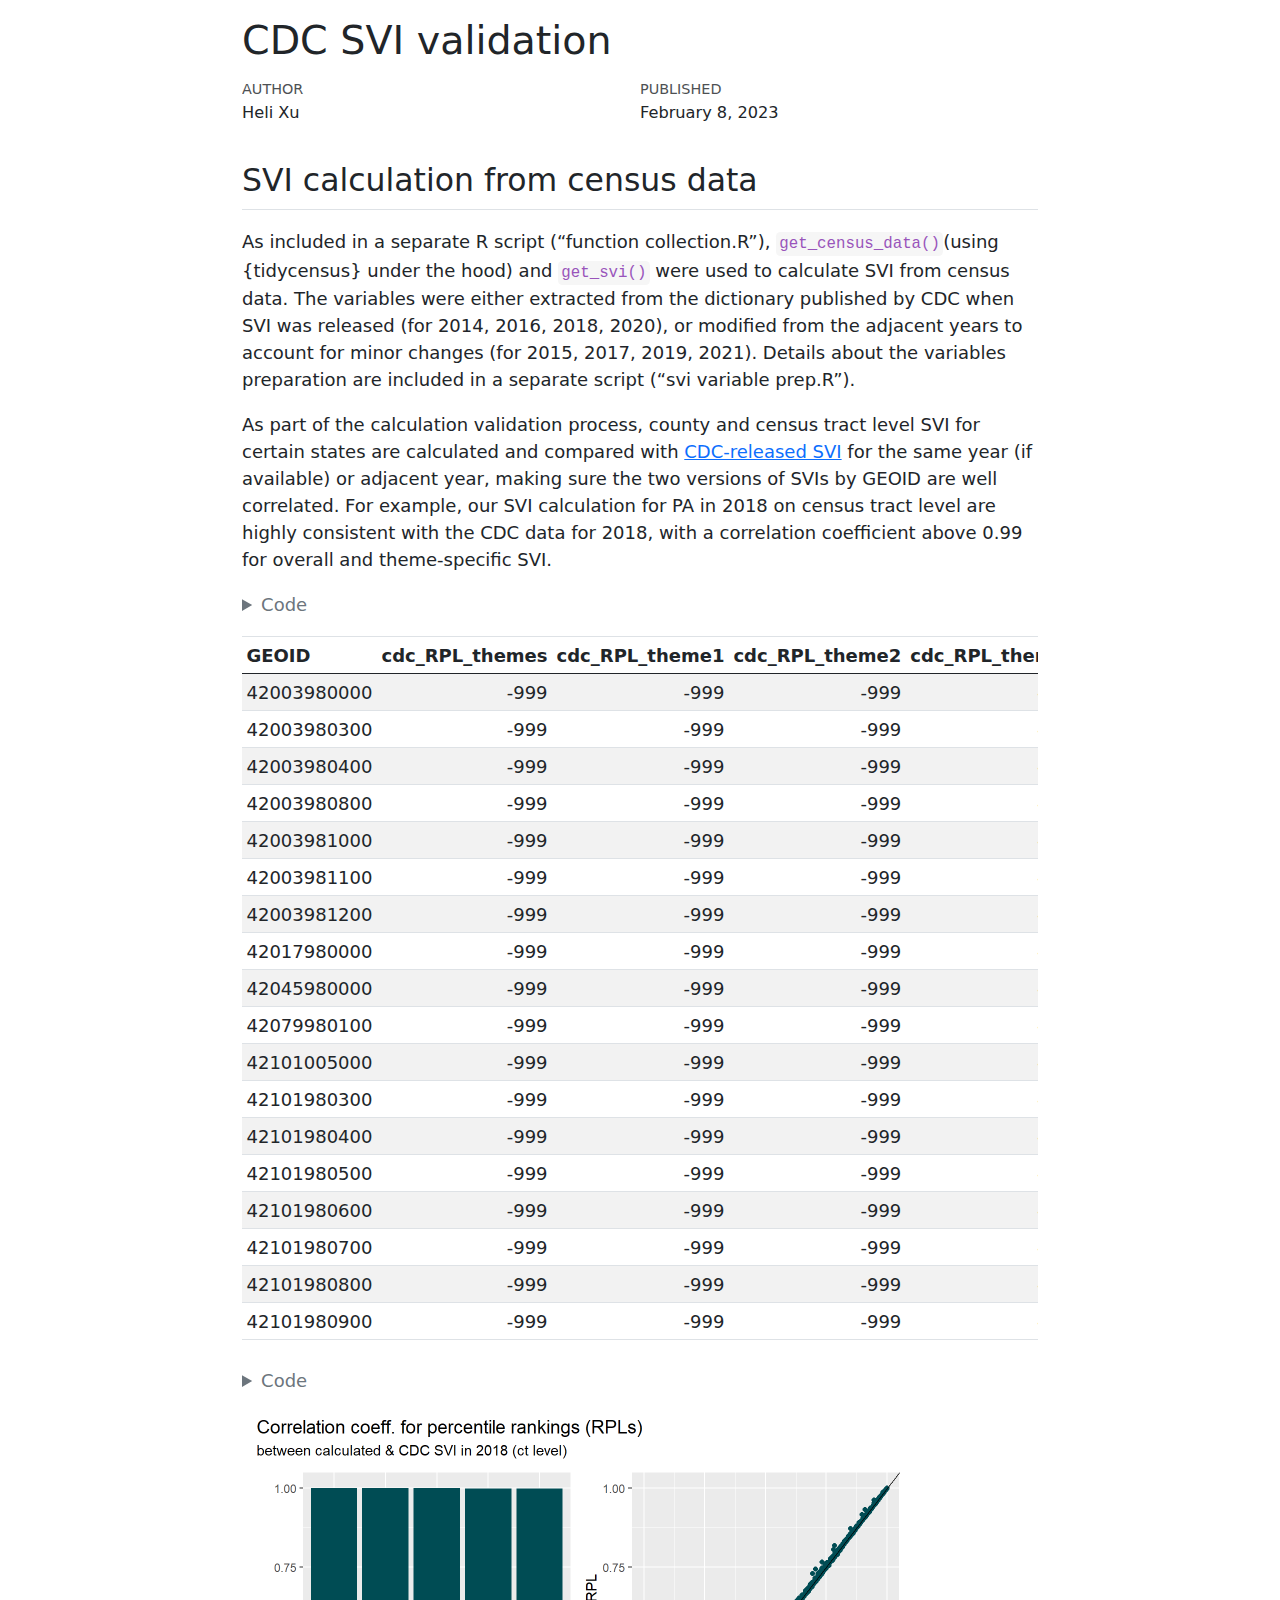
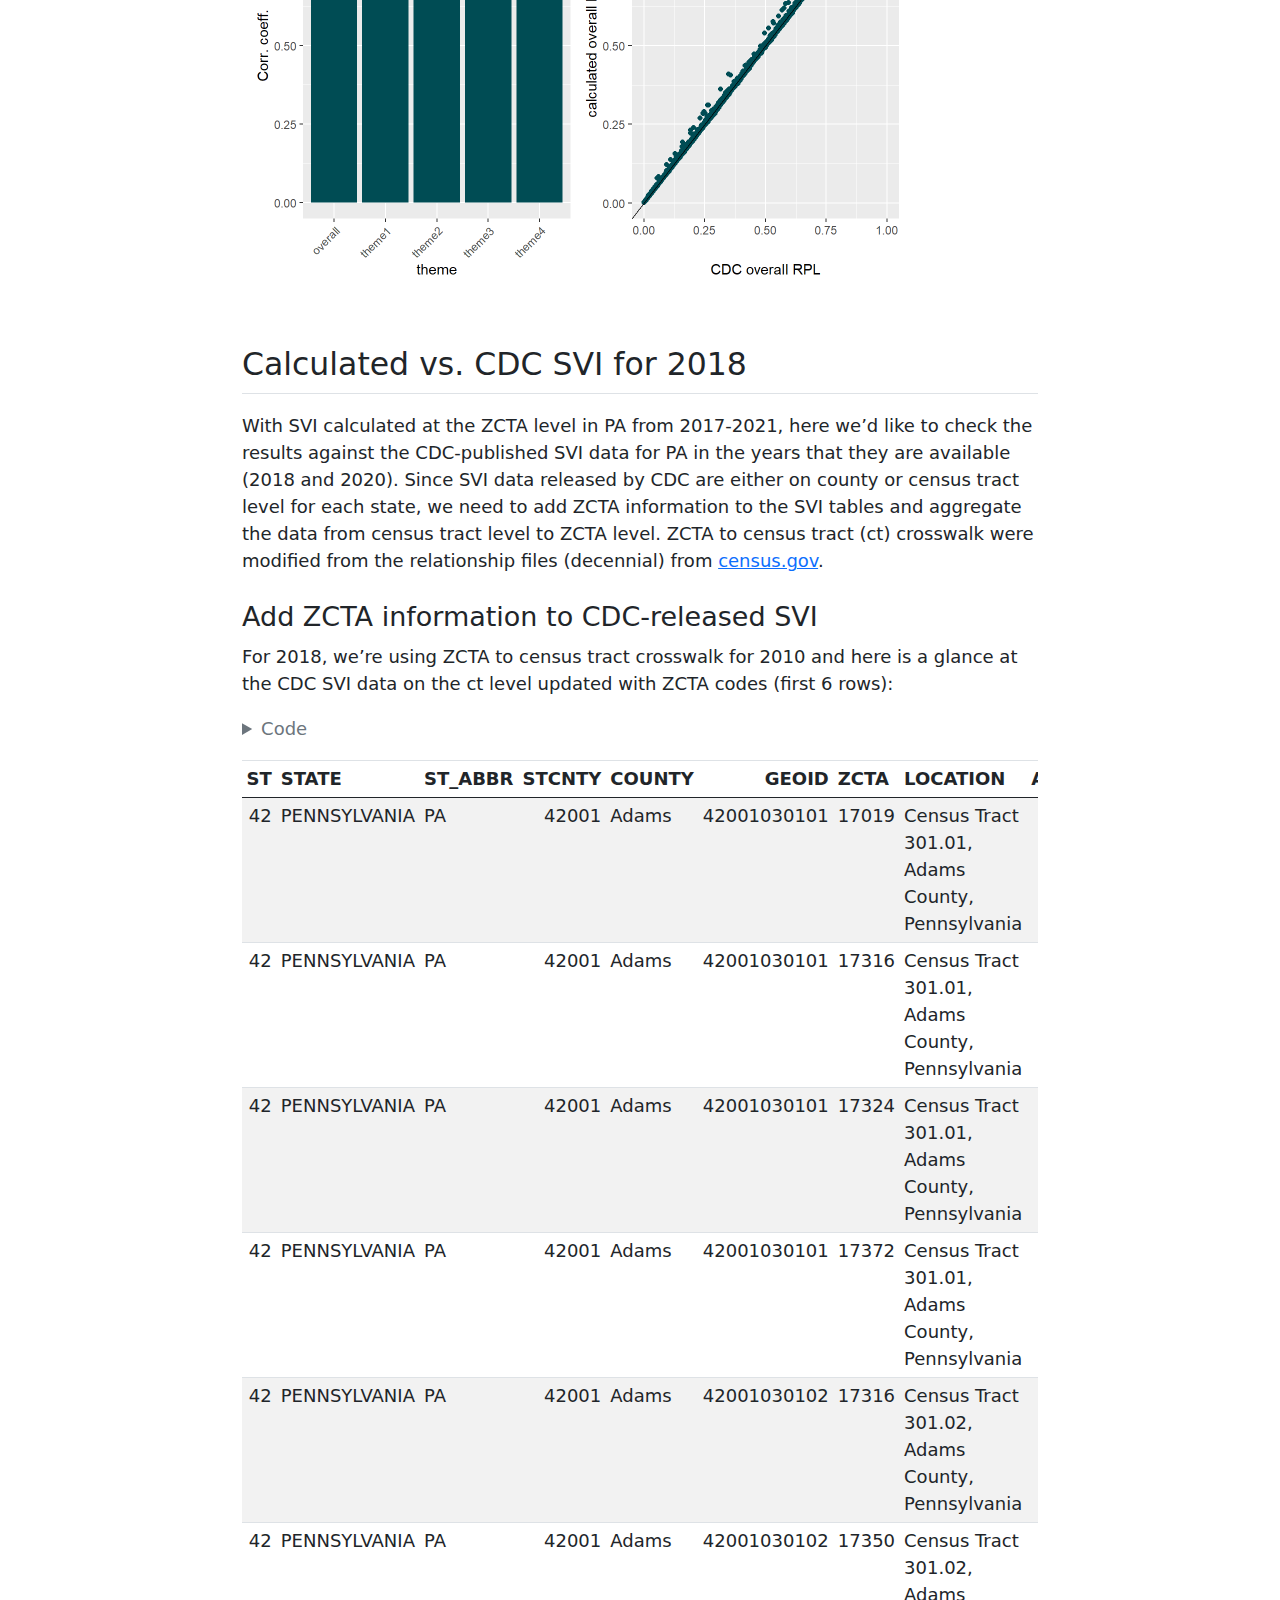
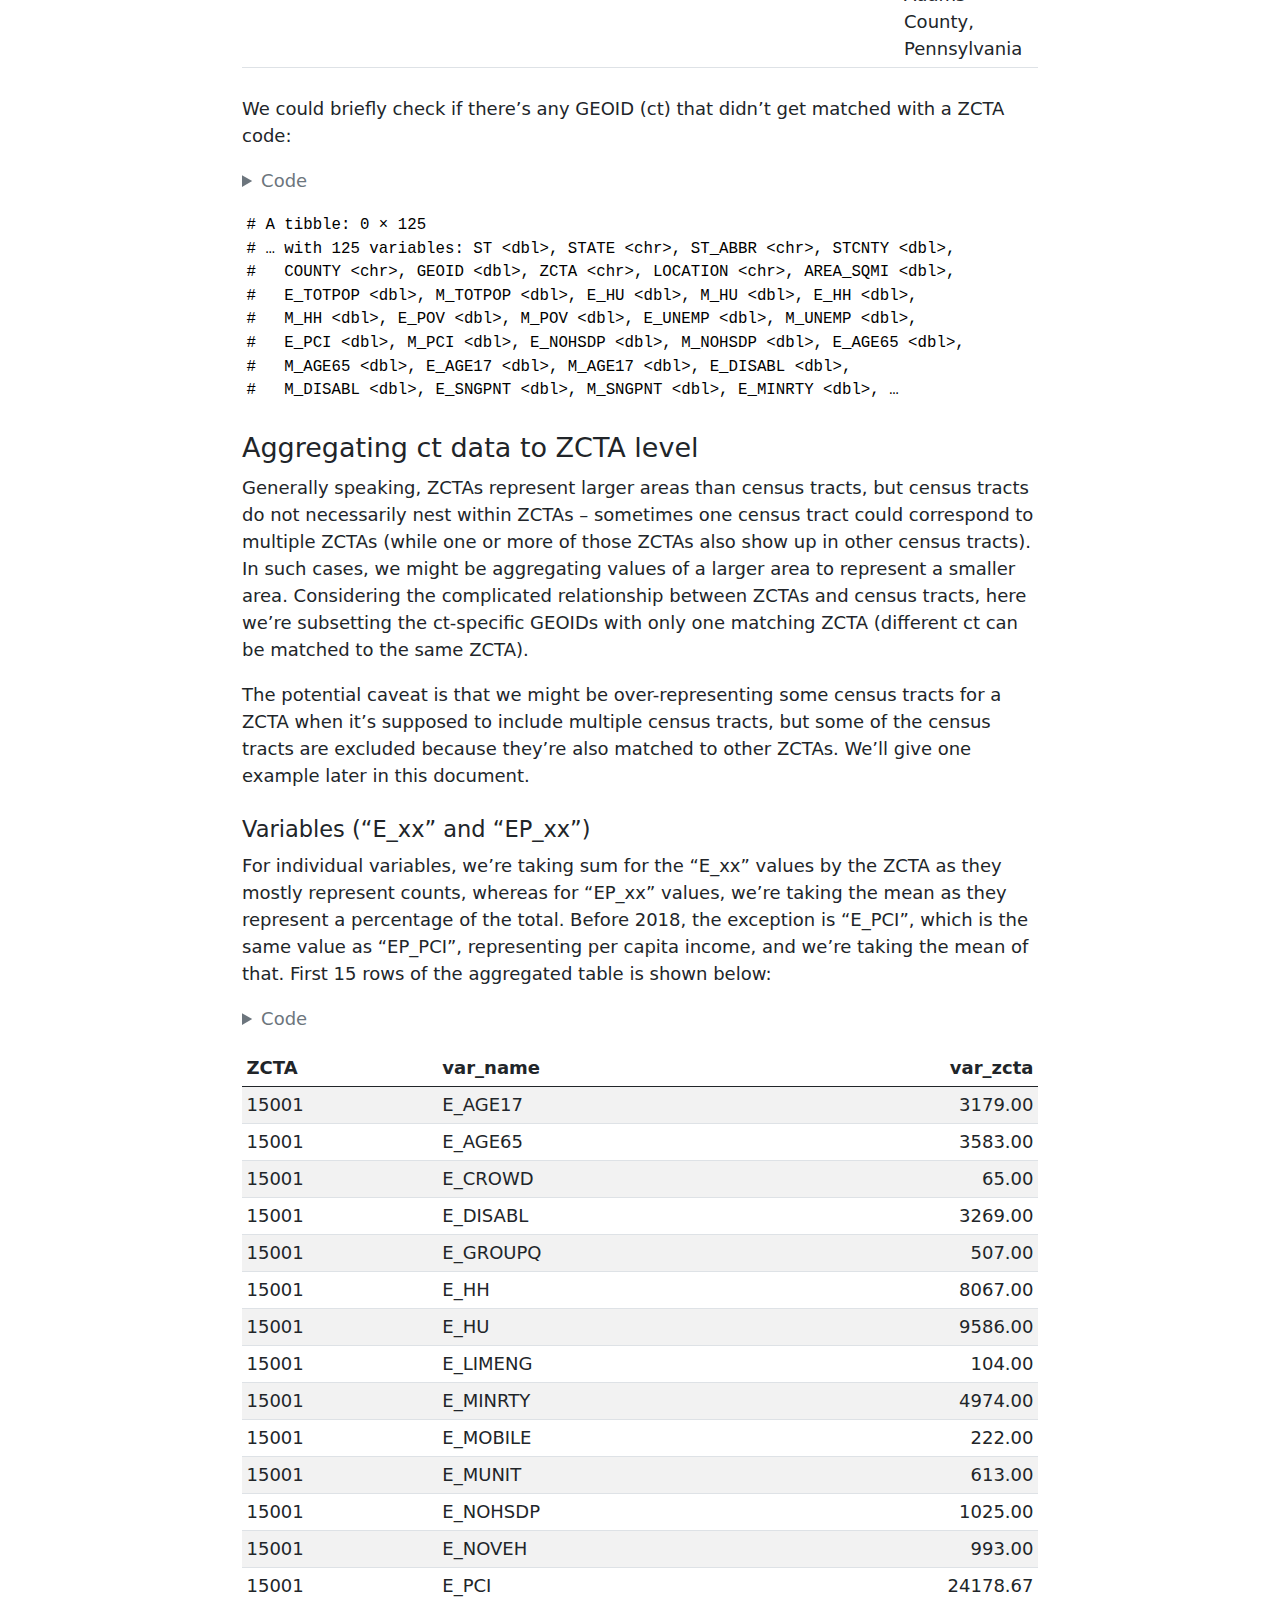
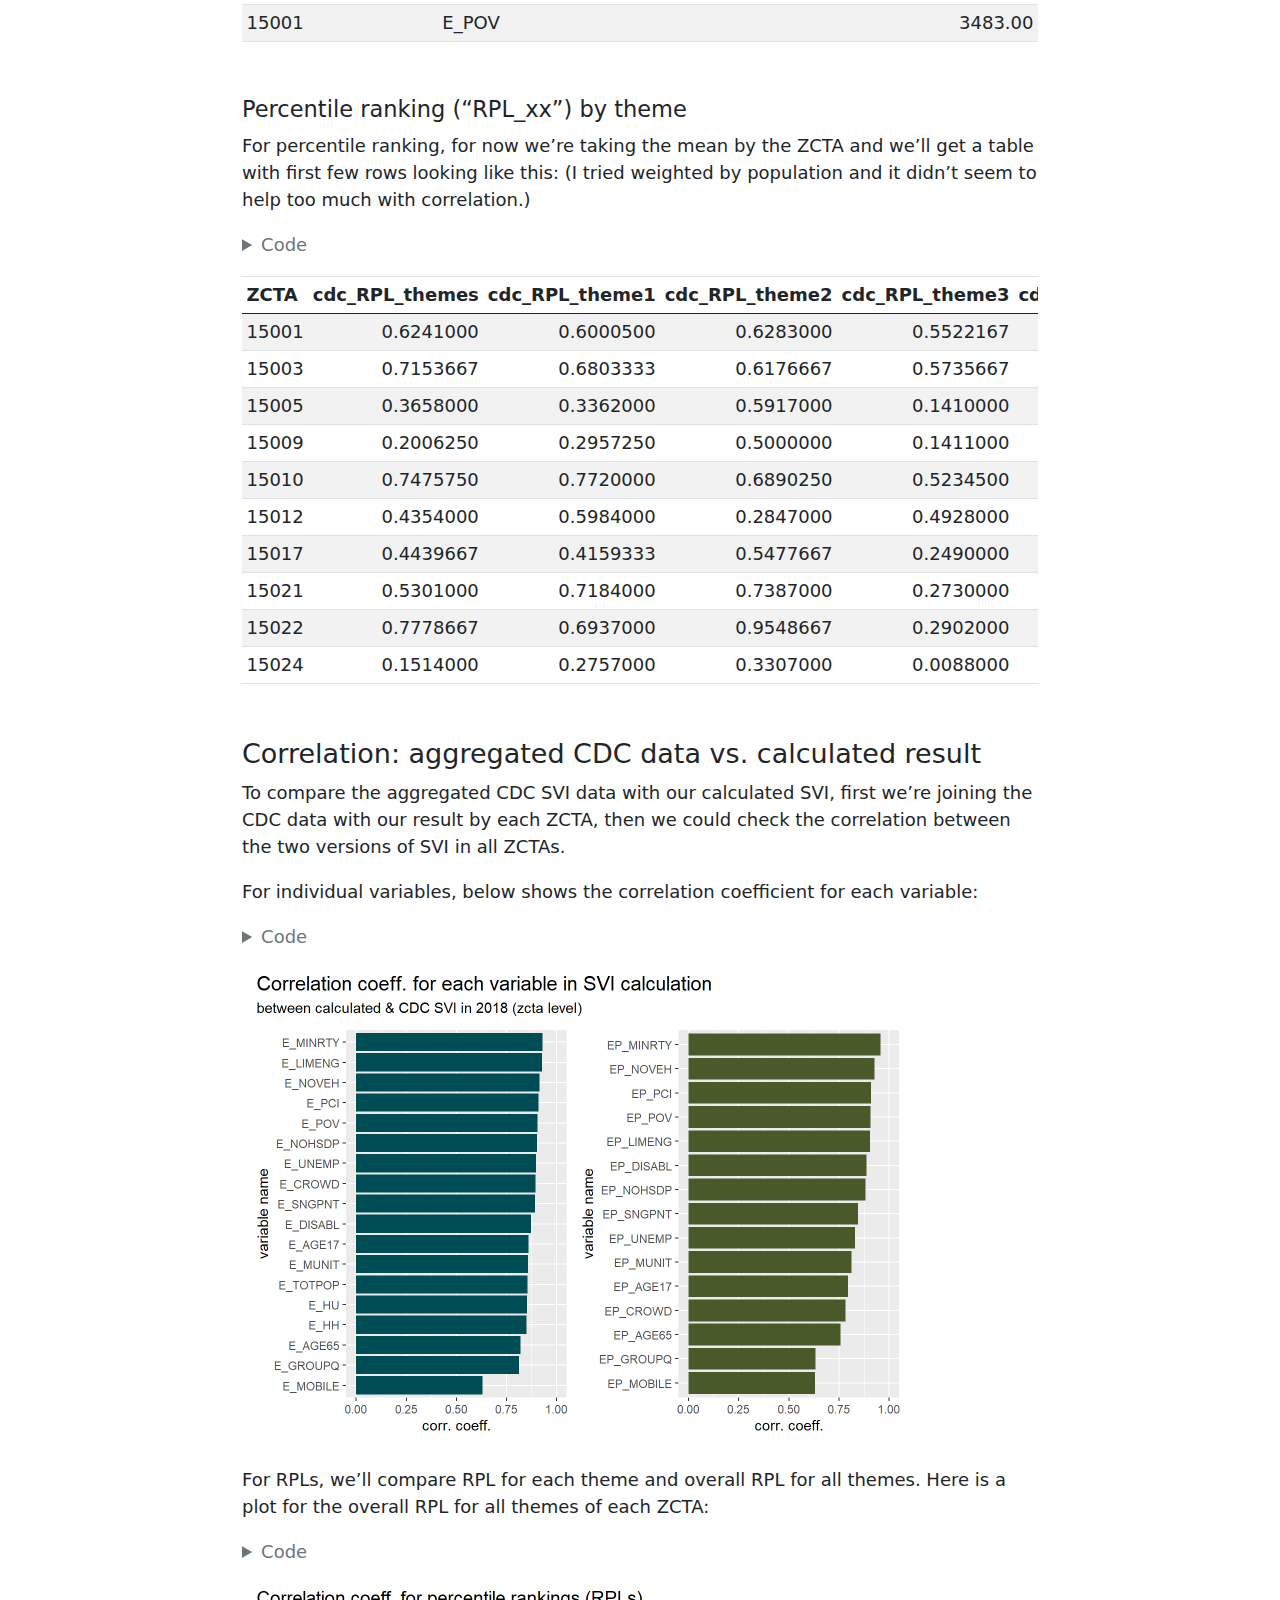
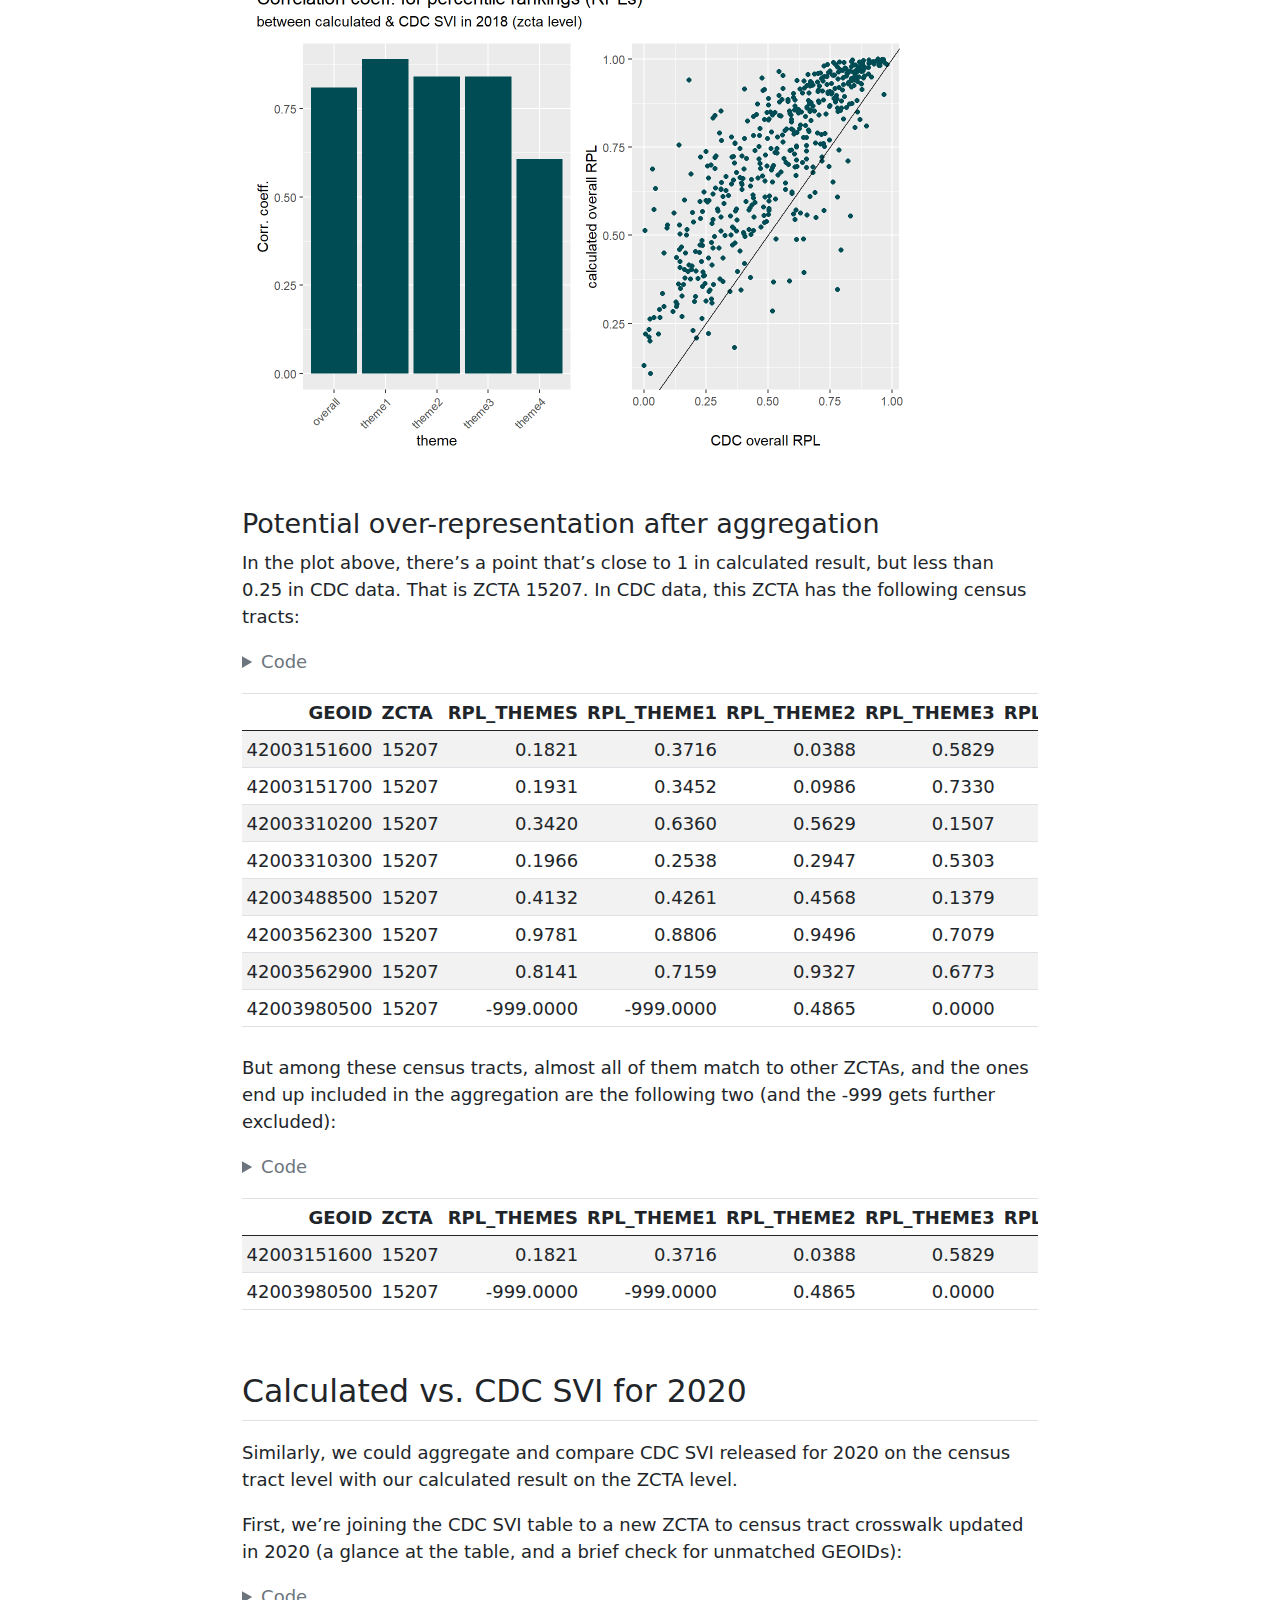
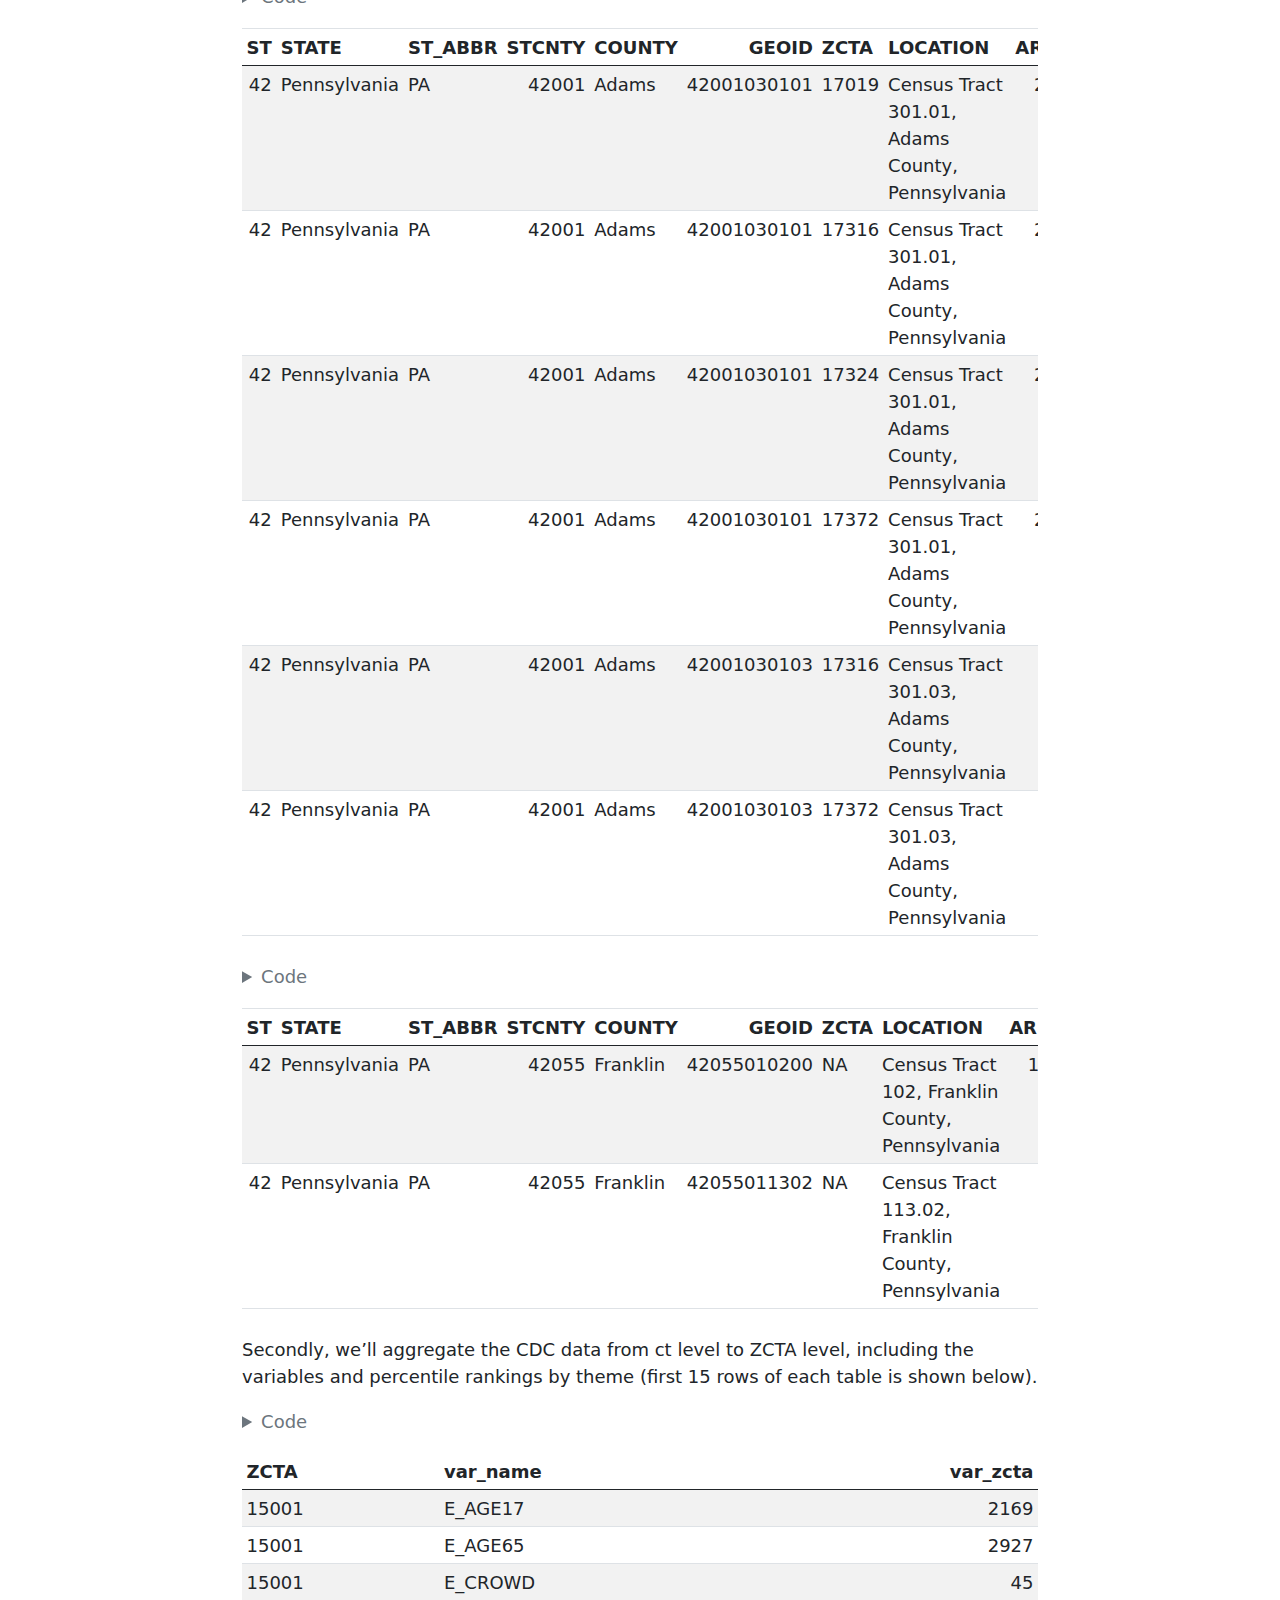
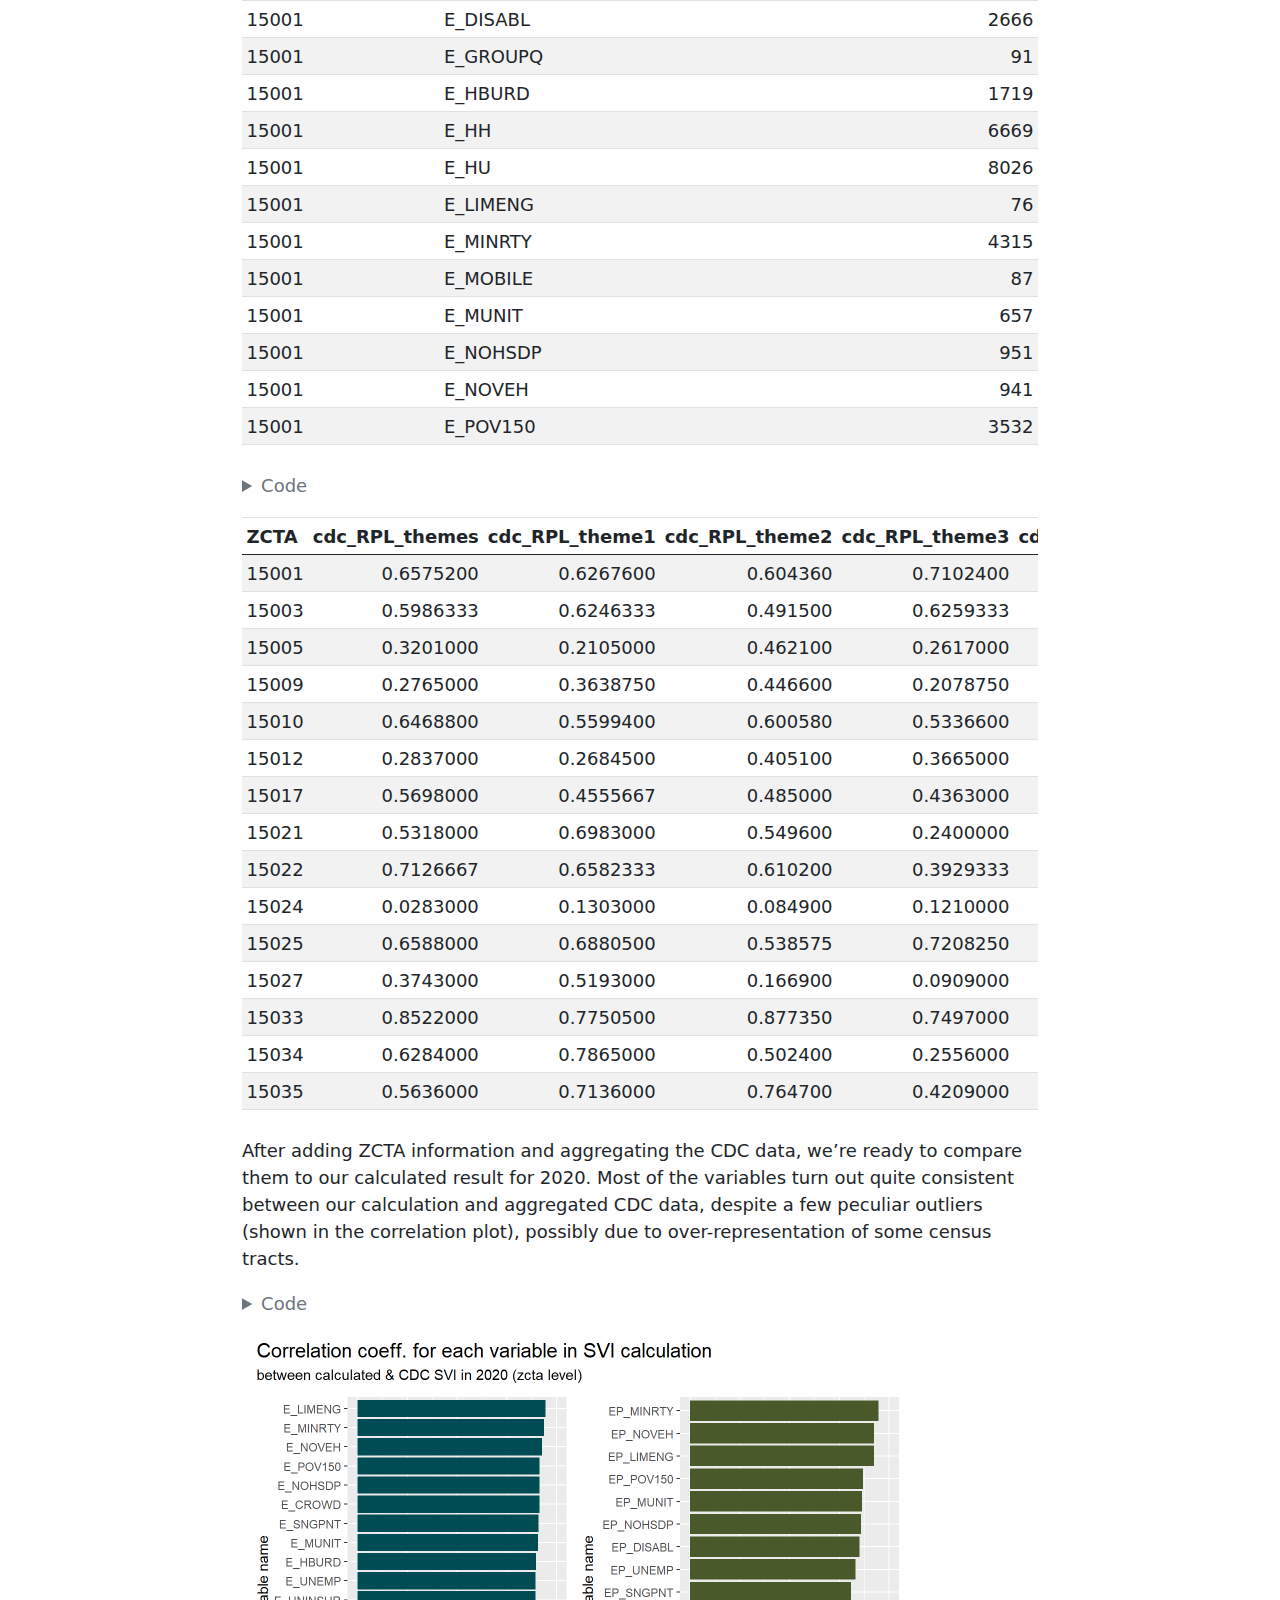
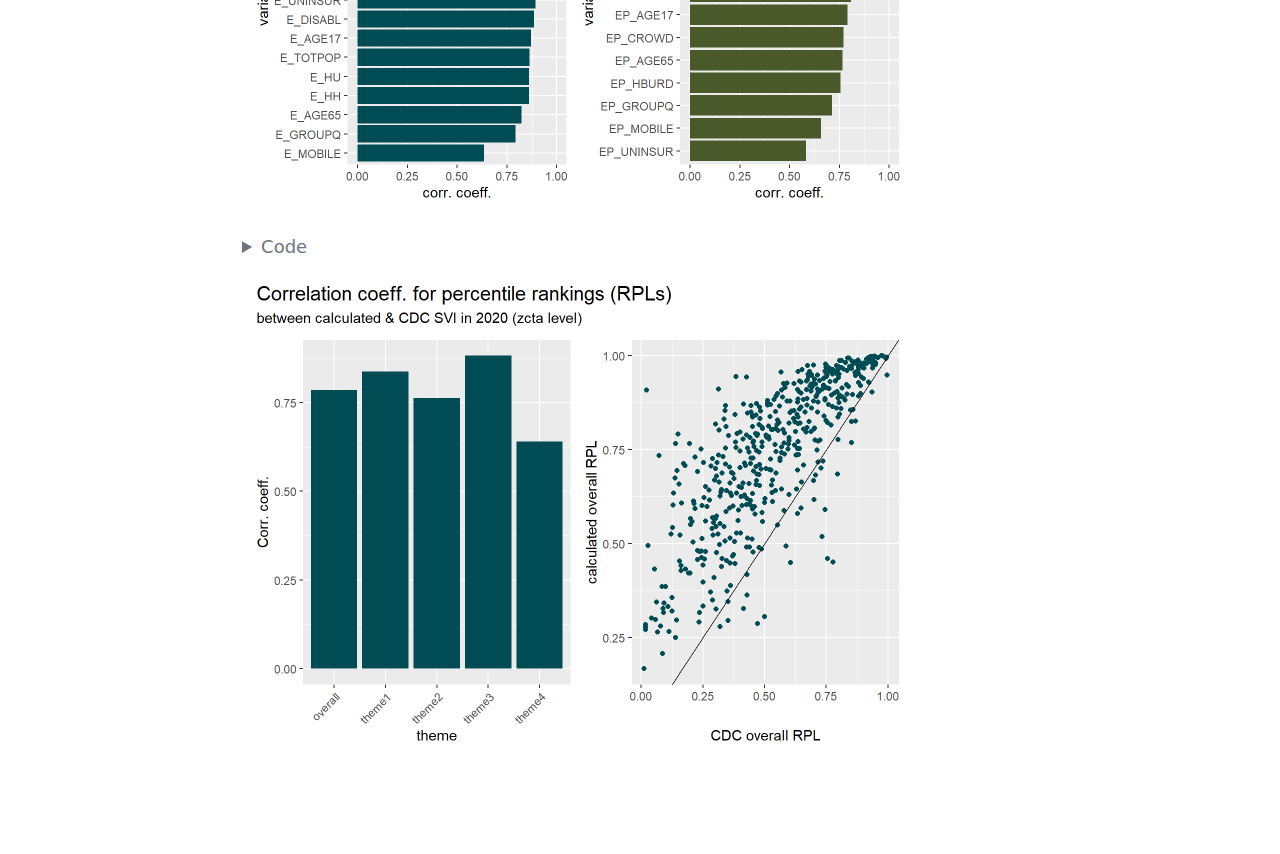
==== 2017to2021_PA_zcta_SVI_validation.html @ 925f3762 "updated qmd for ct level corr (2018) and render first draft (html)" ====
<!DOCTYPE html>
<html xmlns="http://www.w3.org/1999/xhtml" lang="en" xml:lang="en"><head>

<meta charset="utf-8">
<meta name="generator" content="quarto-1.0.36">

<meta name="viewport" content="width=device-width, initial-scale=1.0, user-scalable=yes">

<meta name="author" content="Heli Xu">
<meta name="dcterms.date" content="2023-02-08">

<title>CDC SVI validation</title>
<style>
code{white-space: pre-wrap;}
span.smallcaps{font-variant: small-caps;}
span.underline{text-decoration: underline;}
div.column{display: inline-block; vertical-align: top; width: 50%;}
div.hanging-indent{margin-left: 1.5em; text-indent: -1.5em;}
ul.task-list{list-style: none;}
pre > code.sourceCode { white-space: pre; position: relative; }
pre > code.sourceCode > span { display: inline-block; line-height: 1.25; }
pre > code.sourceCode > span:empty { height: 1.2em; }
.sourceCode { overflow: visible; }
code.sourceCode > span { color: inherit; text-decoration: inherit; }
div.sourceCode { margin: 1em 0; }
pre.sourceCode { margin: 0; }
@media screen {
div.sourceCode { overflow: auto; }
}
@media print {
pre > code.sourceCode { white-space: pre-wrap; }
pre > code.sourceCode > span { text-indent: -5em; padding-left: 5em; }
}
pre.numberSource code
  { counter-reset: source-line 0; }
pre.numberSource code > span
  { position: relative; left: -4em; counter-increment: source-line; }
pre.numberSource code > span > a:first-child::before
  { content: counter(source-line);
    position: relative; left: -1em; text-align: right; vertical-align: baseline;
    border: none; display: inline-block;
    -webkit-touch-callout: none; -webkit-user-select: none;
    -khtml-user-select: none; -moz-user-select: none;
    -ms-user-select: none; user-select: none;
    padding: 0 4px; width: 4em;
    color: #aaaaaa;
  }
pre.numberSource { margin-left: 3em; border-left: 1px solid #aaaaaa;  padding-left: 4px; }
div.sourceCode
  {   }
@media screen {
pre > code.sourceCode > span > a:first-child::before { text-decoration: underline; }
}
code span.al { color: #ff0000; font-weight: bold; } /* Alert */
code span.an { color: #60a0b0; font-weight: bold; font-style: italic; } /* Annotation */
code span.at { color: #7d9029; } /* Attribute */
code span.bn { color: #40a070; } /* BaseN */
code span.bu { } /* BuiltIn */
code span.cf { color: #007020; font-weight: bold; } /* ControlFlow */
code span.ch { color: #4070a0; } /* Char */
code span.cn { color: #880000; } /* Constant */
code span.co { color: #60a0b0; font-style: italic; } /* Comment */
code span.cv { color: #60a0b0; font-weight: bold; font-style: italic; } /* CommentVar */
code span.do { color: #ba2121; font-style: italic; } /* Documentation */
code span.dt { color: #902000; } /* DataType */
code span.dv { color: #40a070; } /* DecVal */
code span.er { color: #ff0000; font-weight: bold; } /* Error */
code span.ex { } /* Extension */
code span.fl { color: #40a070; } /* Float */
code span.fu { color: #06287e; } /* Function */
code span.im { } /* Import */
code span.in { color: #60a0b0; font-weight: bold; font-style: italic; } /* Information */
code span.kw { color: #007020; font-weight: bold; } /* Keyword */
code span.op { color: #666666; } /* Operator */
code span.ot { color: #007020; } /* Other */
code span.pp { color: #bc7a00; } /* Preprocessor */
code span.sc { color: #4070a0; } /* SpecialChar */
code span.ss { color: #bb6688; } /* SpecialString */
code span.st { color: #4070a0; } /* String */
code span.va { color: #19177c; } /* Variable */
code span.vs { color: #4070a0; } /* VerbatimString */
code span.wa { color: #60a0b0; font-weight: bold; font-style: italic; } /* Warning */
</style>


<script>/*!
 * clipboard.js v2.0.10
 * https://clipboardjs.com/
 *
 * Licensed MIT © Zeno Rocha
 */
!function(t,e){"object"==typeof exports&&"object"==typeof module?module.exports=e():"function"==typeof define&&define.amd?define([],e):"object"==typeof exports?exports.ClipboardJS=e():t.ClipboardJS=e()}(this,function(){return n={686:function(t,e,n){"use strict";n.d(e,{default:function(){return o}});var e=n(279),i=n.n(e),e=n(370),u=n.n(e),e=n(817),c=n.n(e);function a(t){try{return document.execCommand(t)}catch(t){return}}var f=function(t){t=c()(t);return a("cut"),t};var l=function(t){var e,n,o,r=1<arguments.length&&void 0!==arguments[1]?arguments[1]:{container:document.body},i="";return"string"==typeof t?(e=t,n="rtl"===document.documentElement.getAttribute("dir"),(o=document.createElement("textarea")).style.fontSize="12pt",o.style.border="0",o.style.padding="0",o.style.margin="0",o.style.position="absolute",o.style[n?"right":"left"]="-9999px",n=window.pageYOffset||document.documentElement.scrollTop,o.style.top="".concat(n,"px"),o.setAttribute("readonly",""),o.value=e,o=o,r.container.appendChild(o),i=c()(o),a("copy"),o.remove()):(i=c()(t),a("copy")),i};function r(t){return(r="function"==typeof Symbol&&"symbol"==typeof Symbol.iterator?function(t){return typeof t}:function(t){return t&&"function"==typeof Symbol&&t.constructor===Symbol&&t!==Symbol.prototype?"symbol":typeof t})(t)}var s=function(){var t=0<arguments.length&&void 0!==arguments[0]?arguments[0]:{},e=t.action,n=void 0===e?"copy":e,o=t.container,e=t.target,t=t.text;if("copy"!==n&&"cut"!==n)throw new Error('Invalid "action" value, use either "copy" or "cut"');if(void 0!==e){if(!e||"object"!==r(e)||1!==e.nodeType)throw new Error('Invalid "target" value, use a valid Element');if("copy"===n&&e.hasAttribute("disabled"))throw new Error('Invalid "target" attribute. Please use "readonly" instead of "disabled" attribute');if("cut"===n&&(e.hasAttribute("readonly")||e.hasAttribute("disabled")))throw new Error('Invalid "target" attribute. You can\'t cut text from elements with "readonly" or "disabled" attributes')}return t?l(t,{container:o}):e?"cut"===n?f(e):l(e,{container:o}):void 0};function p(t){return(p="function"==typeof Symbol&&"symbol"==typeof Symbol.iterator?function(t){return typeof t}:function(t){return t&&"function"==typeof Symbol&&t.constructor===Symbol&&t!==Symbol.prototype?"symbol":typeof t})(t)}function d(t,e){for(var n=0;n<e.length;n++){var o=e[n];o.enumerable=o.enumerable||!1,o.configurable=!0,"value"in o&&(o.writable=!0),Object.defineProperty(t,o.key,o)}}function y(t,e){return(y=Object.setPrototypeOf||function(t,e){return t.__proto__=e,t})(t,e)}function h(n){var o=function(){if("undefined"==typeof Reflect||!Reflect.construct)return!1;if(Reflect.construct.sham)return!1;if("function"==typeof Proxy)return!0;try{return Date.prototype.toString.call(Reflect.construct(Date,[],function(){})),!0}catch(t){return!1}}();return function(){var t,e=m(n);return t=o?(t=m(this).constructor,Reflect.construct(e,arguments,t)):e.apply(this,arguments),e=this,!(t=t)||"object"!==p(t)&&"function"!=typeof t?function(t){if(void 0!==t)return t;throw new ReferenceError("this hasn't been initialised - super() hasn't been called")}(e):t}}function m(t){return(m=Object.setPrototypeOf?Object.getPrototypeOf:function(t){return t.__proto__||Object.getPrototypeOf(t)})(t)}function v(t,e){t="data-clipboard-".concat(t);if(e.hasAttribute(t))return e.getAttribute(t)}var o=function(){!function(t,e){if("function"!=typeof e&&null!==e)throw new TypeError("Super expression must either be null or a function");t.prototype=Object.create(e&&e.prototype,{constructor:{value:t,writable:!0,configurable:!0}}),e&&y(t,e)}(r,i());var t,e,n,o=h(r);function r(t,e){var n;return function(t){if(!(t instanceof r))throw new TypeError("Cannot call a class as a function")}(this),(n=o.call(this)).resolveOptions(e),n.listenClick(t),n}return t=r,n=[{key:"copy",value:function(t){var e=1<arguments.length&&void 0!==arguments[1]?arguments[1]:{container:document.body};return l(t,e)}},{key:"cut",value:function(t){return f(t)}},{key:"isSupported",value:function(){var t=0<arguments.length&&void 0!==arguments[0]?arguments[0]:["copy","cut"],t="string"==typeof t?[t]:t,e=!!document.queryCommandSupported;return t.forEach(function(t){e=e&&!!document.queryCommandSupported(t)}),e}}],(e=[{key:"resolveOptions",value:function(){var t=0<arguments.length&&void 0!==arguments[0]?arguments[0]:{};this.action="function"==typeof t.action?t.action:this.defaultAction,this.target="function"==typeof t.target?t.target:this.defaultTarget,this.text="function"==typeof t.text?t.text:this.defaultText,this.container="object"===p(t.container)?t.container:document.body}},{key:"listenClick",value:function(t){var e=this;this.listener=u()(t,"click",function(t){return e.onClick(t)})}},{key:"onClick",value:function(t){var e=t.delegateTarget||t.currentTarget,n=this.action(e)||"copy",t=s({action:n,container:this.container,target:this.target(e),text:this.text(e)});this.emit(t?"success":"error",{action:n,text:t,trigger:e,clearSelection:function(){e&&e.focus(),document.activeElement.blur(),window.getSelection().removeAllRanges()}})}},{key:"defaultAction",value:function(t){return v("action",t)}},{key:"defaultTarget",value:function(t){t=v("target",t);if(t)return document.querySelector(t)}},{key:"defaultText",value:function(t){return v("text",t)}},{key:"destroy",value:function(){this.listener.destroy()}}])&&d(t.prototype,e),n&&d(t,n),r}()},828:function(t){var e;"undefined"==typeof Element||Element.prototype.matches||((e=Element.prototype).matches=e.matchesSelector||e.mozMatchesSelector||e.msMatchesSelector||e.oMatchesSelector||e.webkitMatchesSelector),t.exports=function(t,e){for(;t&&9!==t.nodeType;){if("function"==typeof t.matches&&t.matches(e))return t;t=t.parentNode}}},438:function(t,e,n){var u=n(828);function i(t,e,n,o,r){var i=function(e,n,t,o){return function(t){t.delegateTarget=u(t.target,n),t.delegateTarget&&o.call(e,t)}}.apply(this,arguments);return t.addEventListener(n,i,r),{destroy:function(){t.removeEventListener(n,i,r)}}}t.exports=function(t,e,n,o,r){return"function"==typeof t.addEventListener?i.apply(null,arguments):"function"==typeof n?i.bind(null,document).apply(null,arguments):("string"==typeof t&&(t=document.querySelectorAll(t)),Array.prototype.map.call(t,function(t){return i(t,e,n,o,r)}))}},879:function(t,n){n.node=function(t){return void 0!==t&&t instanceof HTMLElement&&1===t.nodeType},n.nodeList=function(t){var e=Object.prototype.toString.call(t);return void 0!==t&&("[object NodeList]"===e||"[object HTMLCollection]"===e)&&"length"in t&&(0===t.length||n.node(t[0]))},n.string=function(t){return"string"==typeof t||t instanceof String},n.fn=function(t){return"[object Function]"===Object.prototype.toString.call(t)}},370:function(t,e,n){var f=n(879),l=n(438);t.exports=function(t,e,n){if(!t&&!e&&!n)throw new Error("Missing required arguments");if(!f.string(e))throw new TypeError("Second argument must be a String");if(!f.fn(n))throw new TypeError("Third argument must be a Function");if(f.node(t))return c=e,a=n,(u=t).addEventListener(c,a),{destroy:function(){u.removeEventListener(c,a)}};if(f.nodeList(t))return o=t,r=e,i=n,Array.prototype.forEach.call(o,function(t){t.addEventListener(r,i)}),{destroy:function(){Array.prototype.forEach.call(o,function(t){t.removeEventListener(r,i)})}};if(f.string(t))return t=t,e=e,n=n,l(document.body,t,e,n);throw new TypeError("First argument must be a String, HTMLElement, HTMLCollection, or NodeList");var o,r,i,u,c,a}},817:function(t){t.exports=function(t){var e,n="SELECT"===t.nodeName?(t.focus(),t.value):"INPUT"===t.nodeName||"TEXTAREA"===t.nodeName?((e=t.hasAttribute("readonly"))||t.setAttribute("readonly",""),t.select(),t.setSelectionRange(0,t.value.length),e||t.removeAttribute("readonly"),t.value):(t.hasAttribute("contenteditable")&&t.focus(),n=window.getSelection(),(e=document.createRange()).selectNodeContents(t),n.removeAllRanges(),n.addRange(e),n.toString());return n}},279:function(t){function e(){}e.prototype={on:function(t,e,n){var o=this.e||(this.e={});return(o[t]||(o[t]=[])).push({fn:e,ctx:n}),this},once:function(t,e,n){var o=this;function r(){o.off(t,r),e.apply(n,arguments)}return r._=e,this.on(t,r,n)},emit:function(t){for(var e=[].slice.call(arguments,1),n=((this.e||(this.e={}))[t]||[]).slice(),o=0,r=n.length;o<r;o++)n[o].fn.apply(n[o].ctx,e);return this},off:function(t,e){var n=this.e||(this.e={}),o=n[t],r=[];if(o&&e)for(var i=0,u=o.length;i<u;i++)o[i].fn!==e&&o[i].fn._!==e&&r.push(o[i]);return r.length?n[t]=r:delete n[t],this}},t.exports=e,t.exports.TinyEmitter=e}},r={},o.n=function(t){var e=t&&t.__esModule?function(){return t.default}:function(){return t};return o.d(e,{a:e}),e},o.d=function(t,e){for(var n in e)o.o(e,n)&&!o.o(t,n)&&Object.defineProperty(t,n,{enumerable:!0,get:e[n]})},o.o=function(t,e){return Object.prototype.hasOwnProperty.call(t,e)},o(686).default;function o(t){if(r[t])return r[t].exports;var e=r[t]={exports:{}};return n[t](e,e.exports,o),e.exports}var n,r});</script>
<script>const sectionChanged = new CustomEvent("quarto-sectionChanged", {
  detail: {},
  bubbles: true,
  cancelable: false,
  composed: false,
});

window.document.addEventListener("DOMContentLoaded", function (_event) {
  const tocEl = window.document.querySelector('nav[role="doc-toc"]');
  const sidebarEl = window.document.getElementById("quarto-sidebar");
  const leftTocEl = window.document.getElementById("quarto-sidebar-toc-left");
  const marginSidebarEl = window.document.getElementById(
    "quarto-margin-sidebar"
  );
  // function to determine whether the element has a previous sibling that is active
  const prevSiblingIsActiveLink = (el) => {
    const sibling = el.previousElementSibling;
    if (sibling && sibling.tagName === "A") {
      return sibling.classList.contains("active");
    } else {
      return false;
    }
  };

  // fire slideEnter for bootstrap tab activations (for htmlwidget resize behavior)
  function fireSlideEnter(e) {
    const event = window.document.createEvent("Event");
    event.initEvent("slideenter", true, true);
    window.document.dispatchEvent(event);
  }
  const tabs = window.document.querySelectorAll('a[data-bs-toggle="tab"]');
  tabs.forEach((tab) => {
    tab.addEventListener("shown.bs.tab", fireSlideEnter);
  });

  // Track scrolling and mark TOC links as active
  // get table of contents and sidebar (bail if we don't have at least one)
  const tocLinks = tocEl
    ? [...tocEl.querySelectorAll("a[data-scroll-target]")]
    : [];
  const makeActive = (link) => tocLinks[link].classList.add("active");
  const removeActive = (link) => tocLinks[link].classList.remove("active");
  const removeAllActive = () =>
    [...Array(tocLinks.length).keys()].forEach((link) => removeActive(link));

  // activate the anchor for a section associated with this TOC entry
  tocLinks.forEach((link) => {
    link.addEventListener("click", () => {
      if (link.href.indexOf("#") !== -1) {
        const anchor = link.href.split("#")[1];
        const heading = window.document.querySelector(
          `[data-anchor-id=${anchor}]`
        );
        if (heading) {
          // Add the class
          heading.classList.add("reveal-anchorjs-link");

          // function to show the anchor
          const handleMouseout = () => {
            heading.classList.remove("reveal-anchorjs-link");
            heading.removeEventListener("mouseout", handleMouseout);
          };

          // add a function to clear the anchor when the user mouses out of it
          heading.addEventListener("mouseout", handleMouseout);
        }
      }
    });
  });

  const sections = tocLinks.map((link) => {
    const target = link.getAttribute("data-scroll-target");
    if (target.startsWith("#")) {
      return window.document.getElementById(decodeURI(`${target.slice(1)}`));
    } else {
      return window.document.querySelector(decodeURI(`${target}`));
    }
  });

  const sectionMargin = 200;
  let currentActive = 0;
  // track whether we've initialized state the first time
  let init = false;

  const updateActiveLink = () => {
    // The index from bottom to top (e.g. reversed list)
    let sectionIndex = -1;
    if (
      window.innerHeight + window.pageYOffset >=
      window.document.body.offsetHeight
    ) {
      sectionIndex = 0;
    } else {
      sectionIndex = [...sections].reverse().findIndex((section) => {
        if (section) {
          return window.pageYOffset >= section.offsetTop - sectionMargin;
        } else {
          return false;
        }
      });
    }
    if (sectionIndex > -1) {
      const current = sections.length - sectionIndex - 1;
      if (current !== currentActive) {
        removeAllActive();
        currentActive = current;
        makeActive(current);
        if (init) {
          window.dispatchEvent(sectionChanged);
        }
        init = true;
      }
    }
  };

  const inHiddenRegion = (top, bottom, hiddenRegions) => {
    for (const region of hiddenRegions) {
      if (top <= region.bottom && bottom >= region.top) {
        return true;
      }
    }
    return false;
  };

  const categorySelector = "header.quarto-title-block .quarto-category";
  const activateCategories = (href) => {
    // Find any categories
    // Surround them with a link pointing back to:
    // #category=Authoring
    try {
      const categoryEls = window.document.querySelectorAll(categorySelector);
      for (const categoryEl of categoryEls) {
        const categoryText = categoryEl.textContent;
        if (categoryText) {
          const link = `${href}#category=${encodeURIComponent(categoryText)}`;
          const linkEl = window.document.createElement("a");
          linkEl.setAttribute("href", link);
          for (const child of categoryEl.childNodes) {
            linkEl.append(child);
          }
          categoryEl.appendChild(linkEl);
        }
      }
    } catch {
      // Ignore errors
    }
  };
  function hasTitleCategories() {
    return window.document.querySelector(categorySelector) !== null;
  }

  function offsetRelativeUrl(url) {
    const offset = getMeta("quarto:offset");
    return offset ? offset + url : url;
  }

  function offsetAbsoluteUrl(url) {
    const offset = getMeta("quarto:offset");
    const baseUrl = new URL(offset, window.location);

    const projRelativeUrl = url.replace(baseUrl, "");
    if (projRelativeUrl.startsWith("/")) {
      return projRelativeUrl;
    } else {
      return "/" + projRelativeUrl;
    }
  }

  // read a meta tag value
  function getMeta(metaName) {
    const metas = window.document.getElementsByTagName("meta");
    for (let i = 0; i < metas.length; i++) {
      if (metas[i].getAttribute("name") === metaName) {
        return metas[i].getAttribute("content");
      }
    }
    return "";
  }

  async function findAndActivateCategories() {
    const currentPagePath = offsetAbsoluteUrl(window.location.href);
    const response = await fetch(offsetRelativeUrl("listings.json"));
    if (response.status == 200) {
      return response.json().then(function (listingPaths) {
        const listingHrefs = [];
        for (const listingPath of listingPaths) {
          const pathWithoutLeadingSlash = listingPath.listing.substring(1);
          for (const item of listingPath.items) {
            if (
              item === currentPagePath ||
              item === currentPagePath + "index.html"
            ) {
              // Resolve this path against the offset to be sure
              // we already are using the correct path to the listing
              // (this adjusts the listing urls to be rooted against
              // whatever root the page is actually running against)
              const relative = offsetRelativeUrl(pathWithoutLeadingSlash);
              const baseUrl = window.location;
              const resolvedPath = new URL(relative, baseUrl);
              listingHrefs.push(resolvedPath.pathname);
              break;
            }
          }
        }

        // Look up the tree for a nearby linting and use that if we find one
        const nearestListing = findNearestParentListing(
          offsetAbsoluteUrl(window.location.pathname),
          listingHrefs
        );
        if (nearestListing) {
          activateCategories(nearestListing);
        } else {
          // See if the referrer is a listing page for this item
          const referredRelativePath = offsetAbsoluteUrl(document.referrer);
          const referrerListing = listingHrefs.find((listingHref) => {
            const isListingReferrer =
              listingHref === referredRelativePath ||
              listingHref === referredRelativePath + "index.html";
            return isListingReferrer;
          });

          if (referrerListing) {
            // Try to use the referrer if possible
            activateCategories(referrerListing);
          } else if (listingHrefs.length > 0) {
            // Otherwise, just fall back to the first listing
            activateCategories(listingHrefs[0]);
          }
        }
      });
    }
  }
  if (hasTitleCategories()) {
    findAndActivateCategories();
  }

  const findNearestParentListing = (href, listingHrefs) => {
    if (!href || !listingHrefs) {
      return undefined;
    }
    // Look up the tree for a nearby linting and use that if we find one
    const relativeParts = href.substring(1).split("/");
    while (relativeParts.length > 0) {
      const path = relativeParts.join("/");
      for (const listingHref of listingHrefs) {
        if (listingHref.startsWith(path)) {
          return listingHref;
        }
      }
      relativeParts.pop();
    }

    return undefined;
  };

  const manageSidebarVisiblity = (el, placeholderDescriptor) => {
    let isVisible = true;

    return (hiddenRegions) => {
      if (el === null) {
        return;
      }

      // Find the last element of the TOC
      const lastChildEl = el.lastElementChild;

      if (lastChildEl) {
        // Find the top and bottom o the element that is being managed
        const elTop = el.offsetTop;
        const elBottom =
          elTop + lastChildEl.offsetTop + lastChildEl.offsetHeight;

        // Converts the sidebar to a menu
        const convertToMenu = () => {
          for (const child of el.children) {
            child.style.opacity = 0;
            child.style.display = "none";
          }

          const toggleContainer = window.document.createElement("div");
          toggleContainer.style.width = "100%";
          toggleContainer.classList.add("zindex-over-content");
          toggleContainer.classList.add("quarto-sidebar-toggle");
          toggleContainer.classList.add("headroom-target"); // Marks this to be managed by headeroom
          toggleContainer.id = placeholderDescriptor.id;
          toggleContainer.style.position = "fixed";

          const toggleIcon = window.document.createElement("i");
          toggleIcon.classList.add("quarto-sidebar-toggle-icon");
          toggleIcon.classList.add("bi");
          toggleIcon.classList.add("bi-caret-down-fill");

          const toggleTitle = window.document.createElement("div");
          const titleEl = window.document.body.querySelector(
            placeholderDescriptor.titleSelector
          );
          if (titleEl) {
            toggleTitle.append(titleEl.innerText, toggleIcon);
          }
          toggleTitle.classList.add("zindex-over-content");
          toggleTitle.classList.add("quarto-sidebar-toggle-title");
          toggleContainer.append(toggleTitle);

          const toggleContents = window.document.createElement("div");
          toggleContents.classList = el.classList;
          toggleContents.classList.add("zindex-over-content");
          toggleContents.classList.add("quarto-sidebar-toggle-contents");
          for (const child of el.children) {
            if (child.id === "toc-title") {
              continue;
            }

            const clone = child.cloneNode(true);
            clone.style.opacity = 1;
            clone.style.display = null;
            toggleContents.append(clone);
          }
          toggleContents.style.height = "0px";
          toggleContainer.append(toggleContents);
          el.parentElement.prepend(toggleContainer);

          // Process clicks
          let tocShowing = false;
          // Allow the caller to control whether this is dismissed
          // when it is clicked (e.g. sidebar navigation supports
          // opening and closing the nav tree, so don't dismiss on click)
          const clickEl = placeholderDescriptor.dismissOnClick
            ? toggleContainer
            : toggleTitle;

          const closeToggle = () => {
            if (tocShowing) {
              toggleContainer.classList.remove("expanded");
              toggleContents.style.height = "0px";
              tocShowing = false;
            }
          };

          const positionToggle = () => {
            // position the element (top left of parent, same width as parent)
            const elRect = el.getBoundingClientRect();
            toggleContainer.style.left = `${elRect.left}px`;
            toggleContainer.style.top = `${elRect.top}px`;
            toggleContainer.style.width = `${elRect.width}px`;
          };

          // Get rid of any expanded toggle if the user scrolls
          window.document.addEventListener(
            "scroll",
            throttle(() => {
              closeToggle();
            }, 50)
          );

          // Handle positioning of the toggle
          window.addEventListener(
            "resize",
            throttle(() => {
              positionToggle();
            }, 50)
          );
          positionToggle();

          // Process the click
          clickEl.onclick = () => {
            if (!tocShowing) {
              toggleContainer.classList.add("expanded");
              toggleContents.style.height = null;
              tocShowing = true;
            } else {
              closeToggle();
            }
          };
        };

        // Converts a sidebar from a menu back to a sidebar
        const convertToSidebar = () => {
          for (const child of el.children) {
            child.style.opacity = 1;
            clone.style.display = null;
          }

          const placeholderEl = window.document.getElementById(
            placeholderDescriptor.id
          );
          if (placeholderEl) {
            placeholderEl.remove();
          }

          el.classList.remove("rollup");
        };

        if (isReaderMode()) {
          convertToMenu();
          isVisible = false;
        } else {
          if (!isVisible) {
            // If the element is current not visible reveal if there are
            // no conflicts with overlay regions
            if (!inHiddenRegion(elTop, elBottom, hiddenRegions)) {
              convertToSidebar();
              isVisible = true;
            }
          } else {
            // If the element is visible, hide it if it conflicts with overlay regions
            // and insert a placeholder toggle (or if we're in reader mode)
            if (inHiddenRegion(elTop, elBottom, hiddenRegions)) {
              convertToMenu();
              isVisible = false;
            }
          }
        }
      }
    };
  };

  // Find any conflicting margin elements and add margins to the
  // top to prevent overlap
  const marginChildren = window.document.querySelectorAll(
    ".column-margin.column-container > * "
  );
  let lastBottom = 0;
  for (const marginChild of marginChildren) {
    const top = marginChild.getBoundingClientRect().top;
    if (top < lastBottom) {
      const margin = lastBottom - top;
      marginChild.style.marginTop = `${margin}px`;
    }
    const styles = window.getComputedStyle(marginChild);
    const marginTop = parseFloat(styles["marginTop"]);

    lastBottom = top + marginChild.getBoundingClientRect().height + marginTop;
  }

  // Manage the visibility of the toc and the sidebar
  const marginScrollVisibility = manageSidebarVisiblity(marginSidebarEl, {
    id: "quarto-toc-toggle",
    titleSelector: "#toc-title",
    dismissOnClick: true,
  });
  const sidebarScrollVisiblity = manageSidebarVisiblity(sidebarEl, {
    id: "quarto-sidebarnav-toggle",
    titleSelector: ".title",
    dismissOnClick: false,
  });
  let tocLeftScrollVisibility;
  if (leftTocEl) {
    tocLeftScrollVisibility = manageSidebarVisiblity(leftTocEl, {
      id: "quarto-lefttoc-toggle",
      titleSelector: "#toc-title",
      dismissOnClick: true,
    });
  }

  // Find the first element that uses formatting in special columns
  const conflictingEls = window.document.body.querySelectorAll(
    '[class^="column-"], [class*=" column-"], aside, [class*="margin-caption"], [class*=" margin-caption"], [class*="margin-ref"], [class*=" margin-ref"]'
  );

  // Filter all the possibly conflicting elements into ones
  // the do conflict on the left or ride side
  const arrConflictingEls = Array.from(conflictingEls);
  const leftSideConflictEls = arrConflictingEls.filter((el) => {
    if (el.tagName === "ASIDE") {
      return false;
    }
    return Array.from(el.classList).find((className) => {
      return (
        className !== "column-body" &&
        className.startsWith("column-") &&
        !className.endsWith("right") &&
        !className.endsWith("container") &&
        className !== "column-margin"
      );
    });
  });
  const rightSideConflictEls = arrConflictingEls.filter((el) => {
    if (el.tagName === "ASIDE") {
      return true;
    }

    const hasMarginCaption = Array.from(el.classList).find((className) => {
      return className == "margin-caption";
    });
    if (hasMarginCaption) {
      return true;
    }

    return Array.from(el.classList).find((className) => {
      return (
        className !== "column-body" &&
        !className.endsWith("container") &&
        className.startsWith("column-") &&
        !className.endsWith("left")
      );
    });
  });

  const kOverlapPaddingSize = 10;
  function toRegions(els) {
    return els.map((el) => {
      const top =
        el.getBoundingClientRect().top +
        document.documentElement.scrollTop -
        kOverlapPaddingSize;
      return {
        top,
        bottom: top + el.scrollHeight + 2 * kOverlapPaddingSize,
      };
    });
  }

  const hideOverlappedSidebars = () => {
    marginScrollVisibility(toRegions(rightSideConflictEls));
    sidebarScrollVisiblity(toRegions(leftSideConflictEls));
    if (tocLeftScrollVisibility) {
      tocLeftScrollVisibility(toRegions(leftSideConflictEls));
    }
  };

  window.quartoToggleReader = () => {
    // Applies a slow class (or removes it)
    // to update the transition speed
    const slowTransition = (slow) => {
      const manageTransition = (id, slow) => {
        const el = document.getElementById(id);
        if (el) {
          if (slow) {
            el.classList.add("slow");
          } else {
            el.classList.remove("slow");
          }
        }
      };

      manageTransition("TOC", slow);
      manageTransition("quarto-sidebar", slow);
    };

    const readerMode = !isReaderMode();
    setReaderModeValue(readerMode);

    // If we're entering reader mode, slow the transition
    if (readerMode) {
      slowTransition(readerMode);
    }
    highlightReaderToggle(readerMode);
    hideOverlappedSidebars();

    // If we're exiting reader mode, restore the non-slow transition
    if (!readerMode) {
      slowTransition(!readerMode);
    }
  };

  const highlightReaderToggle = (readerMode) => {
    const els = document.querySelectorAll(".quarto-reader-toggle");
    if (els) {
      els.forEach((el) => {
        if (readerMode) {
          el.classList.add("reader");
        } else {
          el.classList.remove("reader");
        }
      });
    }
  };

  const setReaderModeValue = (val) => {
    if (window.location.protocol !== "file:") {
      window.localStorage.setItem("quarto-reader-mode", val);
    } else {
      localReaderMode = val;
    }
  };

  const isReaderMode = () => {
    if (window.location.protocol !== "file:") {
      return window.localStorage.getItem("quarto-reader-mode") === "true";
    } else {
      return localReaderMode;
    }
  };
  let localReaderMode = null;

  // Walk the TOC and collapse/expand nodes
  // Nodes are expanded if:
  // - they are top level
  // - they have children that are 'active' links
  // - they are directly below an link that is 'active'
  const walk = (el, depth) => {
    // Tick depth when we enter a UL
    if (el.tagName === "UL") {
      depth = depth + 1;
    }

    // It this is active link
    let isActiveNode = false;
    if (el.tagName === "A" && el.classList.contains("active")) {
      isActiveNode = true;
    }

    // See if there is an active child to this element
    let hasActiveChild = false;
    for (child of el.children) {
      hasActiveChild = walk(child, depth) || hasActiveChild;
    }

    // Process the collapse state if this is an UL
    if (el.tagName === "UL") {
      if (depth === 1 || hasActiveChild || prevSiblingIsActiveLink(el)) {
        el.classList.remove("collapse");
      } else {
        el.classList.add("collapse");
      }

      // untick depth when we leave a UL
      depth = depth - 1;
    }
    return hasActiveChild || isActiveNode;
  };

  // walk the TOC and expand / collapse any items that should be shown

  if (tocEl) {
    walk(tocEl, 0);
    updateActiveLink();
  }

  // Throttle the scroll event and walk peridiocally
  window.document.addEventListener(
    "scroll",
    throttle(() => {
      if (tocEl) {
        updateActiveLink();
        walk(tocEl, 0);
      }
      if (!isReaderMode()) {
        hideOverlappedSidebars();
      }
    }, 5)
  );
  window.addEventListener(
    "resize",
    throttle(() => {
      if (!isReaderMode()) {
        hideOverlappedSidebars();
      }
    }, 10)
  );
  hideOverlappedSidebars();
  highlightReaderToggle(isReaderMode());
});

function throttle(func, wait) {
  let waiting = false;
  return function () {
    if (!waiting) {
      func.apply(this, arguments);
      waiting = true;
      setTimeout(function () {
        waiting = false;
      }, wait);
    }
  };
}
</script>
<script>/**
 * @popperjs/core v2.11.4 - MIT License
 */

!function(e,t){"object"==typeof exports&&"undefined"!=typeof module?t(exports):"function"==typeof define&&define.amd?define(["exports"],t):t((e="undefined"!=typeof globalThis?globalThis:e||self).Popper={})}(this,(function(e){"use strict";function t(e){if(null==e)return window;if("[object Window]"!==e.toString()){var t=e.ownerDocument;return t&&t.defaultView||window}return e}function n(e){return e instanceof t(e).Element||e instanceof Element}function r(e){return e instanceof t(e).HTMLElement||e instanceof HTMLElement}function o(e){return"undefined"!=typeof ShadowRoot&&(e instanceof t(e).ShadowRoot||e instanceof ShadowRoot)}var i=Math.max,a=Math.min,s=Math.round;function f(e,t){void 0===t&&(t=!1);var n=e.getBoundingClientRect(),o=1,i=1;if(r(e)&&t){var a=e.offsetHeight,f=e.offsetWidth;f>0&&(o=s(n.width)/f||1),a>0&&(i=s(n.height)/a||1)}return{width:n.width/o,height:n.height/i,top:n.top/i,right:n.right/o,bottom:n.bottom/i,left:n.left/o,x:n.left/o,y:n.top/i}}function c(e){var n=t(e);return{scrollLeft:n.pageXOffset,scrollTop:n.pageYOffset}}function p(e){return e?(e.nodeName||"").toLowerCase():null}function u(e){return((n(e)?e.ownerDocument:e.document)||window.document).documentElement}function l(e){return f(u(e)).left+c(e).scrollLeft}function d(e){return t(e).getComputedStyle(e)}function h(e){var t=d(e),n=t.overflow,r=t.overflowX,o=t.overflowY;return/auto|scroll|overlay|hidden/.test(n+o+r)}function m(e,n,o){void 0===o&&(o=!1);var i,a,d=r(n),m=r(n)&&function(e){var t=e.getBoundingClientRect(),n=s(t.width)/e.offsetWidth||1,r=s(t.height)/e.offsetHeight||1;return 1!==n||1!==r}(n),v=u(n),g=f(e,m),y={scrollLeft:0,scrollTop:0},b={x:0,y:0};return(d||!d&&!o)&&(("body"!==p(n)||h(v))&&(y=(i=n)!==t(i)&&r(i)?{scrollLeft:(a=i).scrollLeft,scrollTop:a.scrollTop}:c(i)),r(n)?((b=f(n,!0)).x+=n.clientLeft,b.y+=n.clientTop):v&&(b.x=l(v))),{x:g.left+y.scrollLeft-b.x,y:g.top+y.scrollTop-b.y,width:g.width,height:g.height}}function v(e){var t=f(e),n=e.offsetWidth,r=e.offsetHeight;return Math.abs(t.width-n)<=1&&(n=t.width),Math.abs(t.height-r)<=1&&(r=t.height),{x:e.offsetLeft,y:e.offsetTop,width:n,height:r}}function g(e){return"html"===p(e)?e:e.assignedSlot||e.parentNode||(o(e)?e.host:null)||u(e)}function y(e){return["html","body","#document"].indexOf(p(e))>=0?e.ownerDocument.body:r(e)&&h(e)?e:y(g(e))}function b(e,n){var r;void 0===n&&(n=[]);var o=y(e),i=o===(null==(r=e.ownerDocument)?void 0:r.body),a=t(o),s=i?[a].concat(a.visualViewport||[],h(o)?o:[]):o,f=n.concat(s);return i?f:f.concat(b(g(s)))}function x(e){return["table","td","th"].indexOf(p(e))>=0}function w(e){return r(e)&&"fixed"!==d(e).position?e.offsetParent:null}function O(e){for(var n=t(e),i=w(e);i&&x(i)&&"static"===d(i).position;)i=w(i);return i&&("html"===p(i)||"body"===p(i)&&"static"===d(i).position)?n:i||function(e){var t=-1!==navigator.userAgent.toLowerCase().indexOf("firefox");if(-1!==navigator.userAgent.indexOf("Trident")&&r(e)&&"fixed"===d(e).position)return null;var n=g(e);for(o(n)&&(n=n.host);r(n)&&["html","body"].indexOf(p(n))<0;){var i=d(n);if("none"!==i.transform||"none"!==i.perspective||"paint"===i.contain||-1!==["transform","perspective"].indexOf(i.willChange)||t&&"filter"===i.willChange||t&&i.filter&&"none"!==i.filter)return n;n=n.parentNode}return null}(e)||n}var j="top",E="bottom",D="right",A="left",L="auto",P=[j,E,D,A],M="start",k="end",W="viewport",B="popper",H=P.reduce((function(e,t){return e.concat([t+"-"+M,t+"-"+k])}),[]),T=[].concat(P,[L]).reduce((function(e,t){return e.concat([t,t+"-"+M,t+"-"+k])}),[]),R=["beforeRead","read","afterRead","beforeMain","main","afterMain","beforeWrite","write","afterWrite"];function S(e){var t=new Map,n=new Set,r=[];function o(e){n.add(e.name),[].concat(e.requires||[],e.requiresIfExists||[]).forEach((function(e){if(!n.has(e)){var r=t.get(e);r&&o(r)}})),r.push(e)}return e.forEach((function(e){t.set(e.name,e)})),e.forEach((function(e){n.has(e.name)||o(e)})),r}function C(e){return e.split("-")[0]}function q(e,t){var n=t.getRootNode&&t.getRootNode();if(e.contains(t))return!0;if(n&&o(n)){var r=t;do{if(r&&e.isSameNode(r))return!0;r=r.parentNode||r.host}while(r)}return!1}function V(e){return Object.assign({},e,{left:e.x,top:e.y,right:e.x+e.width,bottom:e.y+e.height})}function N(e,r){return r===W?V(function(e){var n=t(e),r=u(e),o=n.visualViewport,i=r.clientWidth,a=r.clientHeight,s=0,f=0;return o&&(i=o.width,a=o.height,/^((?!chrome|android).)*safari/i.test(navigator.userAgent)||(s=o.offsetLeft,f=o.offsetTop)),{width:i,height:a,x:s+l(e),y:f}}(e)):n(r)?function(e){var t=f(e);return t.top=t.top+e.clientTop,t.left=t.left+e.clientLeft,t.bottom=t.top+e.clientHeight,t.right=t.left+e.clientWidth,t.width=e.clientWidth,t.height=e.clientHeight,t.x=t.left,t.y=t.top,t}(r):V(function(e){var t,n=u(e),r=c(e),o=null==(t=e.ownerDocument)?void 0:t.body,a=i(n.scrollWidth,n.clientWidth,o?o.scrollWidth:0,o?o.clientWidth:0),s=i(n.scrollHeight,n.clientHeight,o?o.scrollHeight:0,o?o.clientHeight:0),f=-r.scrollLeft+l(e),p=-r.scrollTop;return"rtl"===d(o||n).direction&&(f+=i(n.clientWidth,o?o.clientWidth:0)-a),{width:a,height:s,x:f,y:p}}(u(e)))}function I(e,t,o){var s="clippingParents"===t?function(e){var t=b(g(e)),o=["absolute","fixed"].indexOf(d(e).position)>=0&&r(e)?O(e):e;return n(o)?t.filter((function(e){return n(e)&&q(e,o)&&"body"!==p(e)})):[]}(e):[].concat(t),f=[].concat(s,[o]),c=f[0],u=f.reduce((function(t,n){var r=N(e,n);return t.top=i(r.top,t.top),t.right=a(r.right,t.right),t.bottom=a(r.bottom,t.bottom),t.left=i(r.left,t.left),t}),N(e,c));return u.width=u.right-u.left,u.height=u.bottom-u.top,u.x=u.left,u.y=u.top,u}function _(e){return e.split("-")[1]}function F(e){return["top","bottom"].indexOf(e)>=0?"x":"y"}function U(e){var t,n=e.reference,r=e.element,o=e.placement,i=o?C(o):null,a=o?_(o):null,s=n.x+n.width/2-r.width/2,f=n.y+n.height/2-r.height/2;switch(i){case j:t={x:s,y:n.y-r.height};break;case E:t={x:s,y:n.y+n.height};break;case D:t={x:n.x+n.width,y:f};break;case A:t={x:n.x-r.width,y:f};break;default:t={x:n.x,y:n.y}}var c=i?F(i):null;if(null!=c){var p="y"===c?"height":"width";switch(a){case M:t[c]=t[c]-(n[p]/2-r[p]/2);break;case k:t[c]=t[c]+(n[p]/2-r[p]/2)}}return t}function z(e){return Object.assign({},{top:0,right:0,bottom:0,left:0},e)}function X(e,t){return t.reduce((function(t,n){return t[n]=e,t}),{})}function Y(e,t){void 0===t&&(t={});var r=t,o=r.placement,i=void 0===o?e.placement:o,a=r.boundary,s=void 0===a?"clippingParents":a,c=r.rootBoundary,p=void 0===c?W:c,l=r.elementContext,d=void 0===l?B:l,h=r.altBoundary,m=void 0!==h&&h,v=r.padding,g=void 0===v?0:v,y=z("number"!=typeof g?g:X(g,P)),b=d===B?"reference":B,x=e.rects.popper,w=e.elements[m?b:d],O=I(n(w)?w:w.contextElement||u(e.elements.popper),s,p),A=f(e.elements.reference),L=U({reference:A,element:x,strategy:"absolute",placement:i}),M=V(Object.assign({},x,L)),k=d===B?M:A,H={top:O.top-k.top+y.top,bottom:k.bottom-O.bottom+y.bottom,left:O.left-k.left+y.left,right:k.right-O.right+y.right},T=e.modifiersData.offset;if(d===B&&T){var R=T[i];Object.keys(H).forEach((function(e){var t=[D,E].indexOf(e)>=0?1:-1,n=[j,E].indexOf(e)>=0?"y":"x";H[e]+=R[n]*t}))}return H}var G={placement:"bottom",modifiers:[],strategy:"absolute"};function J(){for(var e=arguments.length,t=new Array(e),n=0;n<e;n++)t[n]=arguments[n];return!t.some((function(e){return!(e&&"function"==typeof e.getBoundingClientRect)}))}function K(e){void 0===e&&(e={});var t=e,r=t.defaultModifiers,o=void 0===r?[]:r,i=t.defaultOptions,a=void 0===i?G:i;return function(e,t,r){void 0===r&&(r=a);var i,s,f={placement:"bottom",orderedModifiers:[],options:Object.assign({},G,a),modifiersData:{},elements:{reference:e,popper:t},attributes:{},styles:{}},c=[],p=!1,u={state:f,setOptions:function(r){var i="function"==typeof r?r(f.options):r;l(),f.options=Object.assign({},a,f.options,i),f.scrollParents={reference:n(e)?b(e):e.contextElement?b(e.contextElement):[],popper:b(t)};var s,p,d=function(e){var t=S(e);return R.reduce((function(e,n){return e.concat(t.filter((function(e){return e.phase===n})))}),[])}((s=[].concat(o,f.options.modifiers),p=s.reduce((function(e,t){var n=e[t.name];return e[t.name]=n?Object.assign({},n,t,{options:Object.assign({},n.options,t.options),data:Object.assign({},n.data,t.data)}):t,e}),{}),Object.keys(p).map((function(e){return p[e]}))));return f.orderedModifiers=d.filter((function(e){return e.enabled})),f.orderedModifiers.forEach((function(e){var t=e.name,n=e.options,r=void 0===n?{}:n,o=e.effect;if("function"==typeof o){var i=o({state:f,name:t,instance:u,options:r}),a=function(){};c.push(i||a)}})),u.update()},forceUpdate:function(){if(!p){var e=f.elements,t=e.reference,n=e.popper;if(J(t,n)){f.rects={reference:m(t,O(n),"fixed"===f.options.strategy),popper:v(n)},f.reset=!1,f.placement=f.options.placement,f.orderedModifiers.forEach((function(e){return f.modifiersData[e.name]=Object.assign({},e.data)}));for(var r=0;r<f.orderedModifiers.length;r++)if(!0!==f.reset){var o=f.orderedModifiers[r],i=o.fn,a=o.options,s=void 0===a?{}:a,c=o.name;"function"==typeof i&&(f=i({state:f,options:s,name:c,instance:u})||f)}else f.reset=!1,r=-1}}},update:(i=function(){return new Promise((function(e){u.forceUpdate(),e(f)}))},function(){return s||(s=new Promise((function(e){Promise.resolve().then((function(){s=void 0,e(i())}))}))),s}),destroy:function(){l(),p=!0}};if(!J(e,t))return u;function l(){c.forEach((function(e){return e()})),c=[]}return u.setOptions(r).then((function(e){!p&&r.onFirstUpdate&&r.onFirstUpdate(e)})),u}}var Q={passive:!0};var Z={name:"eventListeners",enabled:!0,phase:"write",fn:function(){},effect:function(e){var n=e.state,r=e.instance,o=e.options,i=o.scroll,a=void 0===i||i,s=o.resize,f=void 0===s||s,c=t(n.elements.popper),p=[].concat(n.scrollParents.reference,n.scrollParents.popper);return a&&p.forEach((function(e){e.addEventListener("scroll",r.update,Q)})),f&&c.addEventListener("resize",r.update,Q),function(){a&&p.forEach((function(e){e.removeEventListener("scroll",r.update,Q)})),f&&c.removeEventListener("resize",r.update,Q)}},data:{}};var $={name:"popperOffsets",enabled:!0,phase:"read",fn:function(e){var t=e.state,n=e.name;t.modifiersData[n]=U({reference:t.rects.reference,element:t.rects.popper,strategy:"absolute",placement:t.placement})},data:{}},ee={top:"auto",right:"auto",bottom:"auto",left:"auto"};function te(e){var n,r=e.popper,o=e.popperRect,i=e.placement,a=e.variation,f=e.offsets,c=e.position,p=e.gpuAcceleration,l=e.adaptive,h=e.roundOffsets,m=e.isFixed,v=f.x,g=void 0===v?0:v,y=f.y,b=void 0===y?0:y,x="function"==typeof h?h({x:g,y:b}):{x:g,y:b};g=x.x,b=x.y;var w=f.hasOwnProperty("x"),L=f.hasOwnProperty("y"),P=A,M=j,W=window;if(l){var B=O(r),H="clientHeight",T="clientWidth";if(B===t(r)&&"static"!==d(B=u(r)).position&&"absolute"===c&&(H="scrollHeight",T="scrollWidth"),B=B,i===j||(i===A||i===D)&&a===k)M=E,b-=(m&&B===W&&W.visualViewport?W.visualViewport.height:B[H])-o.height,b*=p?1:-1;if(i===A||(i===j||i===E)&&a===k)P=D,g-=(m&&B===W&&W.visualViewport?W.visualViewport.width:B[T])-o.width,g*=p?1:-1}var R,S=Object.assign({position:c},l&&ee),C=!0===h?function(e){var t=e.x,n=e.y,r=window.devicePixelRatio||1;return{x:s(t*r)/r||0,y:s(n*r)/r||0}}({x:g,y:b}):{x:g,y:b};return g=C.x,b=C.y,p?Object.assign({},S,((R={})[M]=L?"0":"",R[P]=w?"0":"",R.transform=(W.devicePixelRatio||1)<=1?"translate("+g+"px, "+b+"px)":"translate3d("+g+"px, "+b+"px, 0)",R)):Object.assign({},S,((n={})[M]=L?b+"px":"",n[P]=w?g+"px":"",n.transform="",n))}var ne={name:"computeStyles",enabled:!0,phase:"beforeWrite",fn:function(e){var t=e.state,n=e.options,r=n.gpuAcceleration,o=void 0===r||r,i=n.adaptive,a=void 0===i||i,s=n.roundOffsets,f=void 0===s||s,c={placement:C(t.placement),variation:_(t.placement),popper:t.elements.popper,popperRect:t.rects.popper,gpuAcceleration:o,isFixed:"fixed"===t.options.strategy};null!=t.modifiersData.popperOffsets&&(t.styles.popper=Object.assign({},t.styles.popper,te(Object.assign({},c,{offsets:t.modifiersData.popperOffsets,position:t.options.strategy,adaptive:a,roundOffsets:f})))),null!=t.modifiersData.arrow&&(t.styles.arrow=Object.assign({},t.styles.arrow,te(Object.assign({},c,{offsets:t.modifiersData.arrow,position:"absolute",adaptive:!1,roundOffsets:f})))),t.attributes.popper=Object.assign({},t.attributes.popper,{"data-popper-placement":t.placement})},data:{}};var re={name:"applyStyles",enabled:!0,phase:"write",fn:function(e){var t=e.state;Object.keys(t.elements).forEach((function(e){var n=t.styles[e]||{},o=t.attributes[e]||{},i=t.elements[e];r(i)&&p(i)&&(Object.assign(i.style,n),Object.keys(o).forEach((function(e){var t=o[e];!1===t?i.removeAttribute(e):i.setAttribute(e,!0===t?"":t)})))}))},effect:function(e){var t=e.state,n={popper:{position:t.options.strategy,left:"0",top:"0",margin:"0"},arrow:{position:"absolute"},reference:{}};return Object.assign(t.elements.popper.style,n.popper),t.styles=n,t.elements.arrow&&Object.assign(t.elements.arrow.style,n.arrow),function(){Object.keys(t.elements).forEach((function(e){var o=t.elements[e],i=t.attributes[e]||{},a=Object.keys(t.styles.hasOwnProperty(e)?t.styles[e]:n[e]).reduce((function(e,t){return e[t]="",e}),{});r(o)&&p(o)&&(Object.assign(o.style,a),Object.keys(i).forEach((function(e){o.removeAttribute(e)})))}))}},requires:["computeStyles"]};var oe={name:"offset",enabled:!0,phase:"main",requires:["popperOffsets"],fn:function(e){var t=e.state,n=e.options,r=e.name,o=n.offset,i=void 0===o?[0,0]:o,a=T.reduce((function(e,n){return e[n]=function(e,t,n){var r=C(e),o=[A,j].indexOf(r)>=0?-1:1,i="function"==typeof n?n(Object.assign({},t,{placement:e})):n,a=i[0],s=i[1];return a=a||0,s=(s||0)*o,[A,D].indexOf(r)>=0?{x:s,y:a}:{x:a,y:s}}(n,t.rects,i),e}),{}),s=a[t.placement],f=s.x,c=s.y;null!=t.modifiersData.popperOffsets&&(t.modifiersData.popperOffsets.x+=f,t.modifiersData.popperOffsets.y+=c),t.modifiersData[r]=a}},ie={left:"right",right:"left",bottom:"top",top:"bottom"};function ae(e){return e.replace(/left|right|bottom|top/g,(function(e){return ie[e]}))}var se={start:"end",end:"start"};function fe(e){return e.replace(/start|end/g,(function(e){return se[e]}))}function ce(e,t){void 0===t&&(t={});var n=t,r=n.placement,o=n.boundary,i=n.rootBoundary,a=n.padding,s=n.flipVariations,f=n.allowedAutoPlacements,c=void 0===f?T:f,p=_(r),u=p?s?H:H.filter((function(e){return _(e)===p})):P,l=u.filter((function(e){return c.indexOf(e)>=0}));0===l.length&&(l=u);var d=l.reduce((function(t,n){return t[n]=Y(e,{placement:n,boundary:o,rootBoundary:i,padding:a})[C(n)],t}),{});return Object.keys(d).sort((function(e,t){return d[e]-d[t]}))}var pe={name:"flip",enabled:!0,phase:"main",fn:function(e){var t=e.state,n=e.options,r=e.name;if(!t.modifiersData[r]._skip){for(var o=n.mainAxis,i=void 0===o||o,a=n.altAxis,s=void 0===a||a,f=n.fallbackPlacements,c=n.padding,p=n.boundary,u=n.rootBoundary,l=n.altBoundary,d=n.flipVariations,h=void 0===d||d,m=n.allowedAutoPlacements,v=t.options.placement,g=C(v),y=f||(g===v||!h?[ae(v)]:function(e){if(C(e)===L)return[];var t=ae(e);return[fe(e),t,fe(t)]}(v)),b=[v].concat(y).reduce((function(e,n){return e.concat(C(n)===L?ce(t,{placement:n,boundary:p,rootBoundary:u,padding:c,flipVariations:h,allowedAutoPlacements:m}):n)}),[]),x=t.rects.reference,w=t.rects.popper,O=new Map,P=!0,k=b[0],W=0;W<b.length;W++){var B=b[W],H=C(B),T=_(B)===M,R=[j,E].indexOf(H)>=0,S=R?"width":"height",q=Y(t,{placement:B,boundary:p,rootBoundary:u,altBoundary:l,padding:c}),V=R?T?D:A:T?E:j;x[S]>w[S]&&(V=ae(V));var N=ae(V),I=[];if(i&&I.push(q[H]<=0),s&&I.push(q[V]<=0,q[N]<=0),I.every((function(e){return e}))){k=B,P=!1;break}O.set(B,I)}if(P)for(var F=function(e){var t=b.find((function(t){var n=O.get(t);if(n)return n.slice(0,e).every((function(e){return e}))}));if(t)return k=t,"break"},U=h?3:1;U>0;U--){if("break"===F(U))break}t.placement!==k&&(t.modifiersData[r]._skip=!0,t.placement=k,t.reset=!0)}},requiresIfExists:["offset"],data:{_skip:!1}};function ue(e,t,n){return i(e,a(t,n))}var le={name:"preventOverflow",enabled:!0,phase:"main",fn:function(e){var t=e.state,n=e.options,r=e.name,o=n.mainAxis,s=void 0===o||o,f=n.altAxis,c=void 0!==f&&f,p=n.boundary,u=n.rootBoundary,l=n.altBoundary,d=n.padding,h=n.tether,m=void 0===h||h,g=n.tetherOffset,y=void 0===g?0:g,b=Y(t,{boundary:p,rootBoundary:u,padding:d,altBoundary:l}),x=C(t.placement),w=_(t.placement),L=!w,P=F(x),k="x"===P?"y":"x",W=t.modifiersData.popperOffsets,B=t.rects.reference,H=t.rects.popper,T="function"==typeof y?y(Object.assign({},t.rects,{placement:t.placement})):y,R="number"==typeof T?{mainAxis:T,altAxis:T}:Object.assign({mainAxis:0,altAxis:0},T),S=t.modifiersData.offset?t.modifiersData.offset[t.placement]:null,q={x:0,y:0};if(W){if(s){var V,N="y"===P?j:A,I="y"===P?E:D,U="y"===P?"height":"width",z=W[P],X=z+b[N],G=z-b[I],J=m?-H[U]/2:0,K=w===M?B[U]:H[U],Q=w===M?-H[U]:-B[U],Z=t.elements.arrow,$=m&&Z?v(Z):{width:0,height:0},ee=t.modifiersData["arrow#persistent"]?t.modifiersData["arrow#persistent"].padding:{top:0,right:0,bottom:0,left:0},te=ee[N],ne=ee[I],re=ue(0,B[U],$[U]),oe=L?B[U]/2-J-re-te-R.mainAxis:K-re-te-R.mainAxis,ie=L?-B[U]/2+J+re+ne+R.mainAxis:Q+re+ne+R.mainAxis,ae=t.elements.arrow&&O(t.elements.arrow),se=ae?"y"===P?ae.clientTop||0:ae.clientLeft||0:0,fe=null!=(V=null==S?void 0:S[P])?V:0,ce=z+ie-fe,pe=ue(m?a(X,z+oe-fe-se):X,z,m?i(G,ce):G);W[P]=pe,q[P]=pe-z}if(c){var le,de="x"===P?j:A,he="x"===P?E:D,me=W[k],ve="y"===k?"height":"width",ge=me+b[de],ye=me-b[he],be=-1!==[j,A].indexOf(x),xe=null!=(le=null==S?void 0:S[k])?le:0,we=be?ge:me-B[ve]-H[ve]-xe+R.altAxis,Oe=be?me+B[ve]+H[ve]-xe-R.altAxis:ye,je=m&&be?function(e,t,n){var r=ue(e,t,n);return r>n?n:r}(we,me,Oe):ue(m?we:ge,me,m?Oe:ye);W[k]=je,q[k]=je-me}t.modifiersData[r]=q}},requiresIfExists:["offset"]};var de={name:"arrow",enabled:!0,phase:"main",fn:function(e){var t,n=e.state,r=e.name,o=e.options,i=n.elements.arrow,a=n.modifiersData.popperOffsets,s=C(n.placement),f=F(s),c=[A,D].indexOf(s)>=0?"height":"width";if(i&&a){var p=function(e,t){return z("number"!=typeof(e="function"==typeof e?e(Object.assign({},t.rects,{placement:t.placement})):e)?e:X(e,P))}(o.padding,n),u=v(i),l="y"===f?j:A,d="y"===f?E:D,h=n.rects.reference[c]+n.rects.reference[f]-a[f]-n.rects.popper[c],m=a[f]-n.rects.reference[f],g=O(i),y=g?"y"===f?g.clientHeight||0:g.clientWidth||0:0,b=h/2-m/2,x=p[l],w=y-u[c]-p[d],L=y/2-u[c]/2+b,M=ue(x,L,w),k=f;n.modifiersData[r]=((t={})[k]=M,t.centerOffset=M-L,t)}},effect:function(e){var t=e.state,n=e.options.element,r=void 0===n?"[data-popper-arrow]":n;null!=r&&("string"!=typeof r||(r=t.elements.popper.querySelector(r)))&&q(t.elements.popper,r)&&(t.elements.arrow=r)},requires:["popperOffsets"],requiresIfExists:["preventOverflow"]};function he(e,t,n){return void 0===n&&(n={x:0,y:0}),{top:e.top-t.height-n.y,right:e.right-t.width+n.x,bottom:e.bottom-t.height+n.y,left:e.left-t.width-n.x}}function me(e){return[j,D,E,A].some((function(t){return e[t]>=0}))}var ve={name:"hide",enabled:!0,phase:"main",requiresIfExists:["preventOverflow"],fn:function(e){var t=e.state,n=e.name,r=t.rects.reference,o=t.rects.popper,i=t.modifiersData.preventOverflow,a=Y(t,{elementContext:"reference"}),s=Y(t,{altBoundary:!0}),f=he(a,r),c=he(s,o,i),p=me(f),u=me(c);t.modifiersData[n]={referenceClippingOffsets:f,popperEscapeOffsets:c,isReferenceHidden:p,hasPopperEscaped:u},t.attributes.popper=Object.assign({},t.attributes.popper,{"data-popper-reference-hidden":p,"data-popper-escaped":u})}},ge=K({defaultModifiers:[Z,$,ne,re]}),ye=[Z,$,ne,re,oe,pe,le,de,ve],be=K({defaultModifiers:ye});e.applyStyles=re,e.arrow=de,e.computeStyles=ne,e.createPopper=be,e.createPopperLite=ge,e.defaultModifiers=ye,e.detectOverflow=Y,e.eventListeners=Z,e.flip=pe,e.hide=ve,e.offset=oe,e.popperGenerator=K,e.popperOffsets=$,e.preventOverflow=le,Object.defineProperty(e,"__esModule",{value:!0})}));

</script>
<script>!function(e,t){"object"==typeof exports&&"undefined"!=typeof module?module.exports=t(require("@popperjs/core")):"function"==typeof define&&define.amd?define(["@popperjs/core"],t):(e=e||self).tippy=t(e.Popper)}(this,(function(e){"use strict";var t={passive:!0,capture:!0},n=function(){return document.body};function r(e,t,n){if(Array.isArray(e)){var r=e[t];return null==r?Array.isArray(n)?n[t]:n:r}return e}function o(e,t){var n={}.toString.call(e);return 0===n.indexOf("[object")&&n.indexOf(t+"]")>-1}function i(e,t){return"function"==typeof e?e.apply(void 0,t):e}function a(e,t){return 0===t?e:function(r){clearTimeout(n),n=setTimeout((function(){e(r)}),t)};var n}function s(e,t){var n=Object.assign({},e);return t.forEach((function(e){delete n[e]})),n}function u(e){return[].concat(e)}function c(e,t){-1===e.indexOf(t)&&e.push(t)}function p(e){return e.split("-")[0]}function f(e){return[].slice.call(e)}function l(e){return Object.keys(e).reduce((function(t,n){return void 0!==e[n]&&(t[n]=e[n]),t}),{})}function d(){return document.createElement("div")}function v(e){return["Element","Fragment"].some((function(t){return o(e,t)}))}function m(e){return o(e,"MouseEvent")}function g(e){return!(!e||!e._tippy||e._tippy.reference!==e)}function h(e){return v(e)?[e]:function(e){return o(e,"NodeList")}(e)?f(e):Array.isArray(e)?e:f(document.querySelectorAll(e))}function b(e,t){e.forEach((function(e){e&&(e.style.transitionDuration=t+"ms")}))}function y(e,t){e.forEach((function(e){e&&e.setAttribute("data-state",t)}))}function w(e){var t,n=u(e)[0];return null!=n&&null!=(t=n.ownerDocument)&&t.body?n.ownerDocument:document}function E(e,t,n){var r=t+"EventListener";["transitionend","webkitTransitionEnd"].forEach((function(t){e[r](t,n)}))}function O(e,t){for(var n=t;n;){var r;if(e.contains(n))return!0;n=null==n.getRootNode||null==(r=n.getRootNode())?void 0:r.host}return!1}var x={isTouch:!1},C=0;function T(){x.isTouch||(x.isTouch=!0,window.performance&&document.addEventListener("mousemove",A))}function A(){var e=performance.now();e-C<20&&(x.isTouch=!1,document.removeEventListener("mousemove",A)),C=e}function L(){var e=document.activeElement;if(g(e)){var t=e._tippy;e.blur&&!t.state.isVisible&&e.blur()}}var D=!!("undefined"!=typeof window&&"undefined"!=typeof document)&&!!window.msCrypto,R=Object.assign({appendTo:n,aria:{content:"auto",expanded:"auto"},delay:0,duration:[300,250],getReferenceClientRect:null,hideOnClick:!0,ignoreAttributes:!1,interactive:!1,interactiveBorder:2,interactiveDebounce:0,moveTransition:"",offset:[0,10],onAfterUpdate:function(){},onBeforeUpdate:function(){},onCreate:function(){},onDestroy:function(){},onHidden:function(){},onHide:function(){},onMount:function(){},onShow:function(){},onShown:function(){},onTrigger:function(){},onUntrigger:function(){},onClickOutside:function(){},placement:"top",plugins:[],popperOptions:{},render:null,showOnCreate:!1,touch:!0,trigger:"mouseenter focus",triggerTarget:null},{animateFill:!1,followCursor:!1,inlinePositioning:!1,sticky:!1},{allowHTML:!1,animation:"fade",arrow:!0,content:"",inertia:!1,maxWidth:350,role:"tooltip",theme:"",zIndex:9999}),k=Object.keys(R);function P(e){var t=(e.plugins||[]).reduce((function(t,n){var r,o=n.name,i=n.defaultValue;o&&(t[o]=void 0!==e[o]?e[o]:null!=(r=R[o])?r:i);return t}),{});return Object.assign({},e,t)}function j(e,t){var n=Object.assign({},t,{content:i(t.content,[e])},t.ignoreAttributes?{}:function(e,t){return(t?Object.keys(P(Object.assign({},R,{plugins:t}))):k).reduce((function(t,n){var r=(e.getAttribute("data-tippy-"+n)||"").trim();if(!r)return t;if("content"===n)t[n]=r;else try{t[n]=JSON.parse(r)}catch(e){t[n]=r}return t}),{})}(e,t.plugins));return n.aria=Object.assign({},R.aria,n.aria),n.aria={expanded:"auto"===n.aria.expanded?t.interactive:n.aria.expanded,content:"auto"===n.aria.content?t.interactive?null:"describedby":n.aria.content},n}function M(e,t){e.innerHTML=t}function V(e){var t=d();return!0===e?t.className="tippy-arrow":(t.className="tippy-svg-arrow",v(e)?t.appendChild(e):M(t,e)),t}function I(e,t){v(t.content)?(M(e,""),e.appendChild(t.content)):"function"!=typeof t.content&&(t.allowHTML?M(e,t.content):e.textContent=t.content)}function S(e){var t=e.firstElementChild,n=f(t.children);return{box:t,content:n.find((function(e){return e.classList.contains("tippy-content")})),arrow:n.find((function(e){return e.classList.contains("tippy-arrow")||e.classList.contains("tippy-svg-arrow")})),backdrop:n.find((function(e){return e.classList.contains("tippy-backdrop")}))}}function N(e){var t=d(),n=d();n.className="tippy-box",n.setAttribute("data-state","hidden"),n.setAttribute("tabindex","-1");var r=d();function o(n,r){var o=S(t),i=o.box,a=o.content,s=o.arrow;r.theme?i.setAttribute("data-theme",r.theme):i.removeAttribute("data-theme"),"string"==typeof r.animation?i.setAttribute("data-animation",r.animation):i.removeAttribute("data-animation"),r.inertia?i.setAttribute("data-inertia",""):i.removeAttribute("data-inertia"),i.style.maxWidth="number"==typeof r.maxWidth?r.maxWidth+"px":r.maxWidth,r.role?i.setAttribute("role",r.role):i.removeAttribute("role"),n.content===r.content&&n.allowHTML===r.allowHTML||I(a,e.props),r.arrow?s?n.arrow!==r.arrow&&(i.removeChild(s),i.appendChild(V(r.arrow))):i.appendChild(V(r.arrow)):s&&i.removeChild(s)}return r.className="tippy-content",r.setAttribute("data-state","hidden"),I(r,e.props),t.appendChild(n),n.appendChild(r),o(e.props,e.props),{popper:t,onUpdate:o}}N.$$tippy=!0;var B=1,H=[],U=[];function _(o,s){var v,g,h,C,T,A,L,k,M=j(o,Object.assign({},R,P(l(s)))),V=!1,I=!1,N=!1,_=!1,F=[],W=a(we,M.interactiveDebounce),X=B++,Y=(k=M.plugins).filter((function(e,t){return k.indexOf(e)===t})),$={id:X,reference:o,popper:d(),popperInstance:null,props:M,state:{isEnabled:!0,isVisible:!1,isDestroyed:!1,isMounted:!1,isShown:!1},plugins:Y,clearDelayTimeouts:function(){clearTimeout(v),clearTimeout(g),cancelAnimationFrame(h)},setProps:function(e){if($.state.isDestroyed)return;ae("onBeforeUpdate",[$,e]),be();var t=$.props,n=j(o,Object.assign({},t,l(e),{ignoreAttributes:!0}));$.props=n,he(),t.interactiveDebounce!==n.interactiveDebounce&&(ce(),W=a(we,n.interactiveDebounce));t.triggerTarget&&!n.triggerTarget?u(t.triggerTarget).forEach((function(e){e.removeAttribute("aria-expanded")})):n.triggerTarget&&o.removeAttribute("aria-expanded");ue(),ie(),J&&J(t,n);$.popperInstance&&(Ce(),Ae().forEach((function(e){requestAnimationFrame(e._tippy.popperInstance.forceUpdate)})));ae("onAfterUpdate",[$,e])},setContent:function(e){$.setProps({content:e})},show:function(){var e=$.state.isVisible,t=$.state.isDestroyed,o=!$.state.isEnabled,a=x.isTouch&&!$.props.touch,s=r($.props.duration,0,R.duration);if(e||t||o||a)return;if(te().hasAttribute("disabled"))return;if(ae("onShow",[$],!1),!1===$.props.onShow($))return;$.state.isVisible=!0,ee()&&(z.style.visibility="visible");ie(),de(),$.state.isMounted||(z.style.transition="none");if(ee()){var u=re(),p=u.box,f=u.content;b([p,f],0)}A=function(){var e;if($.state.isVisible&&!_){if(_=!0,z.offsetHeight,z.style.transition=$.props.moveTransition,ee()&&$.props.animation){var t=re(),n=t.box,r=t.content;b([n,r],s),y([n,r],"visible")}se(),ue(),c(U,$),null==(e=$.popperInstance)||e.forceUpdate(),ae("onMount",[$]),$.props.animation&&ee()&&function(e,t){me(e,t)}(s,(function(){$.state.isShown=!0,ae("onShown",[$])}))}},function(){var e,t=$.props.appendTo,r=te();e=$.props.interactive&&t===n||"parent"===t?r.parentNode:i(t,[r]);e.contains(z)||e.appendChild(z);$.state.isMounted=!0,Ce()}()},hide:function(){var e=!$.state.isVisible,t=$.state.isDestroyed,n=!$.state.isEnabled,o=r($.props.duration,1,R.duration);if(e||t||n)return;if(ae("onHide",[$],!1),!1===$.props.onHide($))return;$.state.isVisible=!1,$.state.isShown=!1,_=!1,V=!1,ee()&&(z.style.visibility="hidden");if(ce(),ve(),ie(!0),ee()){var i=re(),a=i.box,s=i.content;$.props.animation&&(b([a,s],o),y([a,s],"hidden"))}se(),ue(),$.props.animation?ee()&&function(e,t){me(e,(function(){!$.state.isVisible&&z.parentNode&&z.parentNode.contains(z)&&t()}))}(o,$.unmount):$.unmount()},hideWithInteractivity:function(e){ne().addEventListener("mousemove",W),c(H,W),W(e)},enable:function(){$.state.isEnabled=!0},disable:function(){$.hide(),$.state.isEnabled=!1},unmount:function(){$.state.isVisible&&$.hide();if(!$.state.isMounted)return;Te(),Ae().forEach((function(e){e._tippy.unmount()})),z.parentNode&&z.parentNode.removeChild(z);U=U.filter((function(e){return e!==$})),$.state.isMounted=!1,ae("onHidden",[$])},destroy:function(){if($.state.isDestroyed)return;$.clearDelayTimeouts(),$.unmount(),be(),delete o._tippy,$.state.isDestroyed=!0,ae("onDestroy",[$])}};if(!M.render)return $;var q=M.render($),z=q.popper,J=q.onUpdate;z.setAttribute("data-tippy-root",""),z.id="tippy-"+$.id,$.popper=z,o._tippy=$,z._tippy=$;var G=Y.map((function(e){return e.fn($)})),K=o.hasAttribute("aria-expanded");return he(),ue(),ie(),ae("onCreate",[$]),M.showOnCreate&&Le(),z.addEventListener("mouseenter",(function(){$.props.interactive&&$.state.isVisible&&$.clearDelayTimeouts()})),z.addEventListener("mouseleave",(function(){$.props.interactive&&$.props.trigger.indexOf("mouseenter")>=0&&ne().addEventListener("mousemove",W)})),$;function Q(){var e=$.props.touch;return Array.isArray(e)?e:[e,0]}function Z(){return"hold"===Q()[0]}function ee(){var e;return!(null==(e=$.props.render)||!e.$$tippy)}function te(){return L||o}function ne(){var e=te().parentNode;return e?w(e):document}function re(){return S(z)}function oe(e){return $.state.isMounted&&!$.state.isVisible||x.isTouch||C&&"focus"===C.type?0:r($.props.delay,e?0:1,R.delay)}function ie(e){void 0===e&&(e=!1),z.style.pointerEvents=$.props.interactive&&!e?"":"none",z.style.zIndex=""+$.props.zIndex}function ae(e,t,n){var r;(void 0===n&&(n=!0),G.forEach((function(n){n[e]&&n[e].apply(n,t)})),n)&&(r=$.props)[e].apply(r,t)}function se(){var e=$.props.aria;if(e.content){var t="aria-"+e.content,n=z.id;u($.props.triggerTarget||o).forEach((function(e){var r=e.getAttribute(t);if($.state.isVisible)e.setAttribute(t,r?r+" "+n:n);else{var o=r&&r.replace(n,"").trim();o?e.setAttribute(t,o):e.removeAttribute(t)}}))}}function ue(){!K&&$.props.aria.expanded&&u($.props.triggerTarget||o).forEach((function(e){$.props.interactive?e.setAttribute("aria-expanded",$.state.isVisible&&e===te()?"true":"false"):e.removeAttribute("aria-expanded")}))}function ce(){ne().removeEventListener("mousemove",W),H=H.filter((function(e){return e!==W}))}function pe(e){if(!x.isTouch||!N&&"mousedown"!==e.type){var t=e.composedPath&&e.composedPath()[0]||e.target;if(!$.props.interactive||!O(z,t)){if(u($.props.triggerTarget||o).some((function(e){return O(e,t)}))){if(x.isTouch)return;if($.state.isVisible&&$.props.trigger.indexOf("click")>=0)return}else ae("onClickOutside",[$,e]);!0===$.props.hideOnClick&&($.clearDelayTimeouts(),$.hide(),I=!0,setTimeout((function(){I=!1})),$.state.isMounted||ve())}}}function fe(){N=!0}function le(){N=!1}function de(){var e=ne();e.addEventListener("mousedown",pe,!0),e.addEventListener("touchend",pe,t),e.addEventListener("touchstart",le,t),e.addEventListener("touchmove",fe,t)}function ve(){var e=ne();e.removeEventListener("mousedown",pe,!0),e.removeEventListener("touchend",pe,t),e.removeEventListener("touchstart",le,t),e.removeEventListener("touchmove",fe,t)}function me(e,t){var n=re().box;function r(e){e.target===n&&(E(n,"remove",r),t())}if(0===e)return t();E(n,"remove",T),E(n,"add",r),T=r}function ge(e,t,n){void 0===n&&(n=!1),u($.props.triggerTarget||o).forEach((function(r){r.addEventListener(e,t,n),F.push({node:r,eventType:e,handler:t,options:n})}))}function he(){var e;Z()&&(ge("touchstart",ye,{passive:!0}),ge("touchend",Ee,{passive:!0})),(e=$.props.trigger,e.split(/\s+/).filter(Boolean)).forEach((function(e){if("manual"!==e)switch(ge(e,ye),e){case"mouseenter":ge("mouseleave",Ee);break;case"focus":ge(D?"focusout":"blur",Oe);break;case"focusin":ge("focusout",Oe)}}))}function be(){F.forEach((function(e){var t=e.node,n=e.eventType,r=e.handler,o=e.options;t.removeEventListener(n,r,o)})),F=[]}function ye(e){var t,n=!1;if($.state.isEnabled&&!xe(e)&&!I){var r="focus"===(null==(t=C)?void 0:t.type);C=e,L=e.currentTarget,ue(),!$.state.isVisible&&m(e)&&H.forEach((function(t){return t(e)})),"click"===e.type&&($.props.trigger.indexOf("mouseenter")<0||V)&&!1!==$.props.hideOnClick&&$.state.isVisible?n=!0:Le(e),"click"===e.type&&(V=!n),n&&!r&&De(e)}}function we(e){var t=e.target,n=te().contains(t)||z.contains(t);"mousemove"===e.type&&n||function(e,t){var n=t.clientX,r=t.clientY;return e.every((function(e){var t=e.popperRect,o=e.popperState,i=e.props.interactiveBorder,a=p(o.placement),s=o.modifiersData.offset;if(!s)return!0;var u="bottom"===a?s.top.y:0,c="top"===a?s.bottom.y:0,f="right"===a?s.left.x:0,l="left"===a?s.right.x:0,d=t.top-r+u>i,v=r-t.bottom-c>i,m=t.left-n+f>i,g=n-t.right-l>i;return d||v||m||g}))}(Ae().concat(z).map((function(e){var t,n=null==(t=e._tippy.popperInstance)?void 0:t.state;return n?{popperRect:e.getBoundingClientRect(),popperState:n,props:M}:null})).filter(Boolean),e)&&(ce(),De(e))}function Ee(e){xe(e)||$.props.trigger.indexOf("click")>=0&&V||($.props.interactive?$.hideWithInteractivity(e):De(e))}function Oe(e){$.props.trigger.indexOf("focusin")<0&&e.target!==te()||$.props.interactive&&e.relatedTarget&&z.contains(e.relatedTarget)||De(e)}function xe(e){return!!x.isTouch&&Z()!==e.type.indexOf("touch")>=0}function Ce(){Te();var t=$.props,n=t.popperOptions,r=t.placement,i=t.offset,a=t.getReferenceClientRect,s=t.moveTransition,u=ee()?S(z).arrow:null,c=a?{getBoundingClientRect:a,contextElement:a.contextElement||te()}:o,p=[{name:"offset",options:{offset:i}},{name:"preventOverflow",options:{padding:{top:2,bottom:2,left:5,right:5}}},{name:"flip",options:{padding:5}},{name:"computeStyles",options:{adaptive:!s}},{name:"$$tippy",enabled:!0,phase:"beforeWrite",requires:["computeStyles"],fn:function(e){var t=e.state;if(ee()){var n=re().box;["placement","reference-hidden","escaped"].forEach((function(e){"placement"===e?n.setAttribute("data-placement",t.placement):t.attributes.popper["data-popper-"+e]?n.setAttribute("data-"+e,""):n.removeAttribute("data-"+e)})),t.attributes.popper={}}}}];ee()&&u&&p.push({name:"arrow",options:{element:u,padding:3}}),p.push.apply(p,(null==n?void 0:n.modifiers)||[]),$.popperInstance=e.createPopper(c,z,Object.assign({},n,{placement:r,onFirstUpdate:A,modifiers:p}))}function Te(){$.popperInstance&&($.popperInstance.destroy(),$.popperInstance=null)}function Ae(){return f(z.querySelectorAll("[data-tippy-root]"))}function Le(e){$.clearDelayTimeouts(),e&&ae("onTrigger",[$,e]),de();var t=oe(!0),n=Q(),r=n[0],o=n[1];x.isTouch&&"hold"===r&&o&&(t=o),t?v=setTimeout((function(){$.show()}),t):$.show()}function De(e){if($.clearDelayTimeouts(),ae("onUntrigger",[$,e]),$.state.isVisible){if(!($.props.trigger.indexOf("mouseenter")>=0&&$.props.trigger.indexOf("click")>=0&&["mouseleave","mousemove"].indexOf(e.type)>=0&&V)){var t=oe(!1);t?g=setTimeout((function(){$.state.isVisible&&$.hide()}),t):h=requestAnimationFrame((function(){$.hide()}))}}else ve()}}function F(e,n){void 0===n&&(n={});var r=R.plugins.concat(n.plugins||[]);document.addEventListener("touchstart",T,t),window.addEventListener("blur",L);var o=Object.assign({},n,{plugins:r}),i=h(e).reduce((function(e,t){var n=t&&_(t,o);return n&&e.push(n),e}),[]);return v(e)?i[0]:i}F.defaultProps=R,F.setDefaultProps=function(e){Object.keys(e).forEach((function(t){R[t]=e[t]}))},F.currentInput=x;var W=Object.assign({},e.applyStyles,{effect:function(e){var t=e.state,n={popper:{position:t.options.strategy,left:"0",top:"0",margin:"0"},arrow:{position:"absolute"},reference:{}};Object.assign(t.elements.popper.style,n.popper),t.styles=n,t.elements.arrow&&Object.assign(t.elements.arrow.style,n.arrow)}}),X={mouseover:"mouseenter",focusin:"focus",click:"click"};var Y={name:"animateFill",defaultValue:!1,fn:function(e){var t;if(null==(t=e.props.render)||!t.$$tippy)return{};var n=S(e.popper),r=n.box,o=n.content,i=e.props.animateFill?function(){var e=d();return e.className="tippy-backdrop",y([e],"hidden"),e}():null;return{onCreate:function(){i&&(r.insertBefore(i,r.firstElementChild),r.setAttribute("data-animatefill",""),r.style.overflow="hidden",e.setProps({arrow:!1,animation:"shift-away"}))},onMount:function(){if(i){var e=r.style.transitionDuration,t=Number(e.replace("ms",""));o.style.transitionDelay=Math.round(t/10)+"ms",i.style.transitionDuration=e,y([i],"visible")}},onShow:function(){i&&(i.style.transitionDuration="0ms")},onHide:function(){i&&y([i],"hidden")}}}};var $={clientX:0,clientY:0},q=[];function z(e){var t=e.clientX,n=e.clientY;$={clientX:t,clientY:n}}var J={name:"followCursor",defaultValue:!1,fn:function(e){var t=e.reference,n=w(e.props.triggerTarget||t),r=!1,o=!1,i=!0,a=e.props;function s(){return"initial"===e.props.followCursor&&e.state.isVisible}function u(){n.addEventListener("mousemove",f)}function c(){n.removeEventListener("mousemove",f)}function p(){r=!0,e.setProps({getReferenceClientRect:null}),r=!1}function f(n){var r=!n.target||t.contains(n.target),o=e.props.followCursor,i=n.clientX,a=n.clientY,s=t.getBoundingClientRect(),u=i-s.left,c=a-s.top;!r&&e.props.interactive||e.setProps({getReferenceClientRect:function(){var e=t.getBoundingClientRect(),n=i,r=a;"initial"===o&&(n=e.left+u,r=e.top+c);var s="horizontal"===o?e.top:r,p="vertical"===o?e.right:n,f="horizontal"===o?e.bottom:r,l="vertical"===o?e.left:n;return{width:p-l,height:f-s,top:s,right:p,bottom:f,left:l}}})}function l(){e.props.followCursor&&(q.push({instance:e,doc:n}),function(e){e.addEventListener("mousemove",z)}(n))}function d(){0===(q=q.filter((function(t){return t.instance!==e}))).filter((function(e){return e.doc===n})).length&&function(e){e.removeEventListener("mousemove",z)}(n)}return{onCreate:l,onDestroy:d,onBeforeUpdate:function(){a=e.props},onAfterUpdate:function(t,n){var i=n.followCursor;r||void 0!==i&&a.followCursor!==i&&(d(),i?(l(),!e.state.isMounted||o||s()||u()):(c(),p()))},onMount:function(){e.props.followCursor&&!o&&(i&&(f($),i=!1),s()||u())},onTrigger:function(e,t){m(t)&&($={clientX:t.clientX,clientY:t.clientY}),o="focus"===t.type},onHidden:function(){e.props.followCursor&&(p(),c(),i=!0)}}}};var G={name:"inlinePositioning",defaultValue:!1,fn:function(e){var t,n=e.reference;var r=-1,o=!1,i=[],a={name:"tippyInlinePositioning",enabled:!0,phase:"afterWrite",fn:function(o){var a=o.state;e.props.inlinePositioning&&(-1!==i.indexOf(a.placement)&&(i=[]),t!==a.placement&&-1===i.indexOf(a.placement)&&(i.push(a.placement),e.setProps({getReferenceClientRect:function(){return function(e){return function(e,t,n,r){if(n.length<2||null===e)return t;if(2===n.length&&r>=0&&n[0].left>n[1].right)return n[r]||t;switch(e){case"top":case"bottom":var o=n[0],i=n[n.length-1],a="top"===e,s=o.top,u=i.bottom,c=a?o.left:i.left,p=a?o.right:i.right;return{top:s,bottom:u,left:c,right:p,width:p-c,height:u-s};case"left":case"right":var f=Math.min.apply(Math,n.map((function(e){return e.left}))),l=Math.max.apply(Math,n.map((function(e){return e.right}))),d=n.filter((function(t){return"left"===e?t.left===f:t.right===l})),v=d[0].top,m=d[d.length-1].bottom;return{top:v,bottom:m,left:f,right:l,width:l-f,height:m-v};default:return t}}(p(e),n.getBoundingClientRect(),f(n.getClientRects()),r)}(a.placement)}})),t=a.placement)}};function s(){var t;o||(t=function(e,t){var n;return{popperOptions:Object.assign({},e.popperOptions,{modifiers:[].concat(((null==(n=e.popperOptions)?void 0:n.modifiers)||[]).filter((function(e){return e.name!==t.name})),[t])})}}(e.props,a),o=!0,e.setProps(t),o=!1)}return{onCreate:s,onAfterUpdate:s,onTrigger:function(t,n){if(m(n)){var o=f(e.reference.getClientRects()),i=o.find((function(e){return e.left-2<=n.clientX&&e.right+2>=n.clientX&&e.top-2<=n.clientY&&e.bottom+2>=n.clientY})),a=o.indexOf(i);r=a>-1?a:r}},onHidden:function(){r=-1}}}};var K={name:"sticky",defaultValue:!1,fn:function(e){var t=e.reference,n=e.popper;function r(t){return!0===e.props.sticky||e.props.sticky===t}var o=null,i=null;function a(){var s=r("reference")?(e.popperInstance?e.popperInstance.state.elements.reference:t).getBoundingClientRect():null,u=r("popper")?n.getBoundingClientRect():null;(s&&Q(o,s)||u&&Q(i,u))&&e.popperInstance&&e.popperInstance.update(),o=s,i=u,e.state.isMounted&&requestAnimationFrame(a)}return{onMount:function(){e.props.sticky&&a()}}}};function Q(e,t){return!e||!t||(e.top!==t.top||e.right!==t.right||e.bottom!==t.bottom||e.left!==t.left)}return F.setDefaultProps({plugins:[Y,J,G,K],render:N}),F.createSingleton=function(e,t){var n;void 0===t&&(t={});var r,o=e,i=[],a=[],c=t.overrides,p=[],f=!1;function l(){a=o.map((function(e){return u(e.props.triggerTarget||e.reference)})).reduce((function(e,t){return e.concat(t)}),[])}function v(){i=o.map((function(e){return e.reference}))}function m(e){o.forEach((function(t){e?t.enable():t.disable()}))}function g(e){return o.map((function(t){var n=t.setProps;return t.setProps=function(o){n(o),t.reference===r&&e.setProps(o)},function(){t.setProps=n}}))}function h(e,t){var n=a.indexOf(t);if(t!==r){r=t;var s=(c||[]).concat("content").reduce((function(e,t){return e[t]=o[n].props[t],e}),{});e.setProps(Object.assign({},s,{getReferenceClientRect:"function"==typeof s.getReferenceClientRect?s.getReferenceClientRect:function(){var e;return null==(e=i[n])?void 0:e.getBoundingClientRect()}}))}}m(!1),v(),l();var b={fn:function(){return{onDestroy:function(){m(!0)},onHidden:function(){r=null},onClickOutside:function(e){e.props.showOnCreate&&!f&&(f=!0,r=null)},onShow:function(e){e.props.showOnCreate&&!f&&(f=!0,h(e,i[0]))},onTrigger:function(e,t){h(e,t.currentTarget)}}}},y=F(d(),Object.assign({},s(t,["overrides"]),{plugins:[b].concat(t.plugins||[]),triggerTarget:a,popperOptions:Object.assign({},t.popperOptions,{modifiers:[].concat((null==(n=t.popperOptions)?void 0:n.modifiers)||[],[W])})})),w=y.show;y.show=function(e){if(w(),!r&&null==e)return h(y,i[0]);if(!r||null!=e){if("number"==typeof e)return i[e]&&h(y,i[e]);if(o.indexOf(e)>=0){var t=e.reference;return h(y,t)}return i.indexOf(e)>=0?h(y,e):void 0}},y.showNext=function(){var e=i[0];if(!r)return y.show(0);var t=i.indexOf(r);y.show(i[t+1]||e)},y.showPrevious=function(){var e=i[i.length-1];if(!r)return y.show(e);var t=i.indexOf(r),n=i[t-1]||e;y.show(n)};var E=y.setProps;return y.setProps=function(e){c=e.overrides||c,E(e)},y.setInstances=function(e){m(!0),p.forEach((function(e){return e()})),o=e,m(!1),v(),l(),p=g(y),y.setProps({triggerTarget:a})},p=g(y),y},F.delegate=function(e,n){var r=[],o=[],i=!1,a=n.target,c=s(n,["target"]),p=Object.assign({},c,{trigger:"manual",touch:!1}),f=Object.assign({touch:R.touch},c,{showOnCreate:!0}),l=F(e,p);function d(e){if(e.target&&!i){var t=e.target.closest(a);if(t){var r=t.getAttribute("data-tippy-trigger")||n.trigger||R.trigger;if(!t._tippy&&!("touchstart"===e.type&&"boolean"==typeof f.touch||"touchstart"!==e.type&&r.indexOf(X[e.type])<0)){var s=F(t,f);s&&(o=o.concat(s))}}}}function v(e,t,n,o){void 0===o&&(o=!1),e.addEventListener(t,n,o),r.push({node:e,eventType:t,handler:n,options:o})}return u(l).forEach((function(e){var n=e.destroy,a=e.enable,s=e.disable;e.destroy=function(e){void 0===e&&(e=!0),e&&o.forEach((function(e){e.destroy()})),o=[],r.forEach((function(e){var t=e.node,n=e.eventType,r=e.handler,o=e.options;t.removeEventListener(n,r,o)})),r=[],n()},e.enable=function(){a(),o.forEach((function(e){return e.enable()})),i=!1},e.disable=function(){s(),o.forEach((function(e){return e.disable()})),i=!0},function(e){var n=e.reference;v(n,"touchstart",d,t),v(n,"mouseover",d),v(n,"focusin",d),v(n,"click",d)}(e)})),l},F.hideAll=function(e){var t=void 0===e?{}:e,n=t.exclude,r=t.duration;U.forEach((function(e){var t=!1;if(n&&(t=g(n)?e.reference===n:e.popper===n.popper),!t){var o=e.props.duration;e.setProps({duration:r}),e.hide(),e.state.isDestroyed||e.setProps({duration:o})}}))},F.roundArrow='<svg width="16" height="6" xmlns="http://www.w3.org/2000/svg"><path d="M0 6s1.796-.013 4.67-3.615C5.851.9 6.93.006 8 0c1.07-.006 2.148.887 3.343 2.385C14.233 6.005 16 6 16 6H0z"></svg>',F}));

</script>
<script>// @license magnet:?xt=urn:btih:d3d9a9a6595521f9666a5e94cc830dab83b65699&dn=expat.txt Expat
//
// AnchorJS - v4.3.1 - 2021-04-17
// https://www.bryanbraun.com/anchorjs/
// Copyright (c) 2021 Bryan Braun; Licensed MIT
//
// @license magnet:?xt=urn:btih:d3d9a9a6595521f9666a5e94cc830dab83b65699&dn=expat.txt Expat
!function(A,e){"use strict";"function"==typeof define&&define.amd?define([],e):"object"==typeof module&&module.exports?module.exports=e():(A.AnchorJS=e(),A.anchors=new A.AnchorJS)}(this,function(){"use strict";return function(A){function d(A){A.icon=Object.prototype.hasOwnProperty.call(A,"icon")?A.icon:"",A.visible=Object.prototype.hasOwnProperty.call(A,"visible")?A.visible:"hover",A.placement=Object.prototype.hasOwnProperty.call(A,"placement")?A.placement:"right",A.ariaLabel=Object.prototype.hasOwnProperty.call(A,"ariaLabel")?A.ariaLabel:"Anchor",A.class=Object.prototype.hasOwnProperty.call(A,"class")?A.class:"",A.base=Object.prototype.hasOwnProperty.call(A,"base")?A.base:"",A.truncate=Object.prototype.hasOwnProperty.call(A,"truncate")?Math.floor(A.truncate):64,A.titleText=Object.prototype.hasOwnProperty.call(A,"titleText")?A.titleText:""}function w(A){var e;if("string"==typeof A||A instanceof String)e=[].slice.call(document.querySelectorAll(A));else{if(!(Array.isArray(A)||A instanceof NodeList))throw new TypeError("The selector provided to AnchorJS was invalid.");e=[].slice.call(A)}return e}this.options=A||{},this.elements=[],d(this.options),this.isTouchDevice=function(){return Boolean("ontouchstart"in window||window.TouchEvent||window.DocumentTouch&&document instanceof DocumentTouch)},this.add=function(A){var e,t,o,i,n,s,a,c,r,l,h,u,p=[];if(d(this.options),"touch"===(l=this.options.visible)&&(l=this.isTouchDevice()?"always":"hover"),0===(e=w(A=A||"h2, h3, h4, h5, h6")).length)return this;for(null===document.head.querySelector("style.anchorjs")&&((u=document.createElement("style")).className="anchorjs",u.appendChild(document.createTextNode("")),void 0===(A=document.head.querySelector('[rel="stylesheet"],style'))?document.head.appendChild(u):document.head.insertBefore(u,A),u.sheet.insertRule(".anchorjs-link{opacity:0;text-decoration:none;-webkit-font-smoothing:antialiased;-moz-osx-font-smoothing:grayscale}",u.sheet.cssRules.length),u.sheet.insertRule(":hover>.anchorjs-link,.anchorjs-link:focus{opacity:1}",u.sheet.cssRules.length),u.sheet.insertRule("[data-anchorjs-icon]::after{content:attr(data-anchorjs-icon)}",u.sheet.cssRules.length),u.sheet.insertRule('@font-face{font-family:anchorjs-icons;src:url([data-uri]) format("truetype")}',u.sheet.cssRules.length)),u=document.querySelectorAll("[id]"),t=[].map.call(u,function(A){return A.id}),i=0;i<e.length;i++)if(this.hasAnchorJSLink(e[i]))p.push(i);else{if(e[i].hasAttribute("id"))o=e[i].getAttribute("id");else if(e[i].hasAttribute("data-anchor-id"))o=e[i].getAttribute("data-anchor-id");else{for(c=a=this.urlify(e[i].textContent),s=0;n=t.indexOf(c=void 0!==n?a+"-"+s:c),s+=1,-1!==n;);n=void 0,t.push(c),e[i].setAttribute("id",c),o=c}(r=document.createElement("a")).className="anchorjs-link "+this.options.class,r.setAttribute("aria-label",this.options.ariaLabel),r.setAttribute("data-anchorjs-icon",this.options.icon),this.options.titleText&&(r.title=this.options.titleText),h=document.querySelector("base")?window.location.pathname+window.location.search:"",h=this.options.base||h,r.href=h+"#"+o,"always"===l&&(r.style.opacity="1"),""===this.options.icon&&(r.style.font="1em/1 anchorjs-icons","left"===this.options.placement&&(r.style.lineHeight="inherit")),"left"===this.options.placement?(r.style.position="absolute",r.style.marginLeft="-1em",r.style.paddingRight=".5em",e[i].insertBefore(r,e[i].firstChild)):(r.style.paddingLeft=".375em",e[i].appendChild(r))}for(i=0;i<p.length;i++)e.splice(p[i]-i,1);return this.elements=this.elements.concat(e),this},this.remove=function(A){for(var e,t,o=w(A),i=0;i<o.length;i++)(t=o[i].querySelector(".anchorjs-link"))&&(-1!==(e=this.elements.indexOf(o[i]))&&this.elements.splice(e,1),o[i].removeChild(t));return this},this.removeAll=function(){this.remove(this.elements)},this.urlify=function(A){var e=document.createElement("textarea");return e.innerHTML=A,A=e.value,this.options.truncate||d(this.options),A.trim().replace(/'/gi,"").replace(/[& +$,:;=?@"#{}|^~[`%!'<>\]./()*\\\n\t\b\v\u00A0]/g,"-").replace(/-{2,}/g,"-").substring(0,this.options.truncate).replace(/^-+|-+$/gm,"").toLowerCase()},this.hasAnchorJSLink=function(A){var e=A.firstChild&&-1<(" "+A.firstChild.className+" ").indexOf(" anchorjs-link "),A=A.lastChild&&-1<(" "+A.lastChild.className+" ").indexOf(" anchorjs-link ");return e||A||!1}}});
// @license-end</script>
<style type="text/css">.tippy-box[data-animation=fade][data-state=hidden]{opacity:0}[data-tippy-root]{max-width:calc(100vw - 10px)}.tippy-box{position:relative;background-color:#333;color:#fff;border-radius:4px;font-size:14px;line-height:1.4;white-space:normal;outline:0;transition-property:transform,visibility,opacity}.tippy-box[data-placement^=top]>.tippy-arrow{bottom:0}.tippy-box[data-placement^=top]>.tippy-arrow:before{bottom:-7px;left:0;border-width:8px 8px 0;border-top-color:initial;transform-origin:center top}.tippy-box[data-placement^=bottom]>.tippy-arrow{top:0}.tippy-box[data-placement^=bottom]>.tippy-arrow:before{top:-7px;left:0;border-width:0 8px 8px;border-bottom-color:initial;transform-origin:center bottom}.tippy-box[data-placement^=left]>.tippy-arrow{right:0}.tippy-box[data-placement^=left]>.tippy-arrow:before{border-width:8px 0 8px 8px;border-left-color:initial;right:-7px;transform-origin:center left}.tippy-box[data-placement^=right]>.tippy-arrow{left:0}.tippy-box[data-placement^=right]>.tippy-arrow:before{left:-7px;border-width:8px 8px 8px 0;border-right-color:initial;transform-origin:center right}.tippy-box[data-inertia][data-state=visible]{transition-timing-function:cubic-bezier(.54,1.5,.38,1.11)}.tippy-arrow{width:16px;height:16px;color:#333}.tippy-arrow:before{content:"";position:absolute;border-color:transparent;border-style:solid}.tippy-content{position:relative;padding:5px 9px;z-index:1}</style>
<link href="data:text/css,%0A%3Aroot%20%7B%0A%2D%2Dquarto%2Dhl%2Dot%2Dcolor%3A%20%23003B4F%3B%0A%2D%2Dquarto%2Dhl%2Dat%2Dcolor%3A%20%23657422%3B%0A%2D%2Dquarto%2Dhl%2Dss%2Dcolor%3A%20%2320794D%3B%0A%2D%2Dquarto%2Dhl%2Dan%2Dcolor%3A%20%235E5E5E%3B%0A%2D%2Dquarto%2Dhl%2Dfu%2Dcolor%3A%20%234758AB%3B%0A%2D%2Dquarto%2Dhl%2Dst%2Dcolor%3A%20%2320794D%3B%0A%2D%2Dquarto%2Dhl%2Dcf%2Dcolor%3A%20%23003B4F%3B%0A%2D%2Dquarto%2Dhl%2Dop%2Dcolor%3A%20%235E5E5E%3B%0A%2D%2Dquarto%2Dhl%2Der%2Dcolor%3A%20%23AD0000%3B%0A%2D%2Dquarto%2Dhl%2Dbn%2Dcolor%3A%20%23AD0000%3B%0A%2D%2Dquarto%2Dhl%2Dal%2Dcolor%3A%20%23AD0000%3B%0A%2D%2Dquarto%2Dhl%2Dva%2Dcolor%3A%20%23111111%3B%0A%2D%2Dquarto%2Dhl%2Dbu%2Dcolor%3A%20inherit%3B%0A%2D%2Dquarto%2Dhl%2Dex%2Dcolor%3A%20inherit%3B%0A%2D%2Dquarto%2Dhl%2Dpp%2Dcolor%3A%20%23AD0000%3B%0A%2D%2Dquarto%2Dhl%2Din%2Dcolor%3A%20%235E5E5E%3B%0A%2D%2Dquarto%2Dhl%2Dvs%2Dcolor%3A%20%2320794D%3B%0A%2D%2Dquarto%2Dhl%2Dwa%2Dcolor%3A%20%235E5E5E%3B%0A%2D%2Dquarto%2Dhl%2Ddo%2Dcolor%3A%20%235E5E5E%3B%0A%2D%2Dquarto%2Dhl%2Dim%2Dcolor%3A%20%2300769E%3B%0A%2D%2Dquarto%2Dhl%2Dch%2Dcolor%3A%20%2320794D%3B%0A%2D%2Dquarto%2Dhl%2Ddt%2Dcolor%3A%20%23AD0000%3B%0A%2D%2Dquarto%2Dhl%2Dfl%2Dcolor%3A%20%23AD0000%3B%0A%2D%2Dquarto%2Dhl%2Dco%2Dcolor%3A%20%235E5E5E%3B%0A%2D%2Dquarto%2Dhl%2Dcv%2Dcolor%3A%20%235E5E5E%3B%0A%2D%2Dquarto%2Dhl%2Dcn%2Dcolor%3A%20%238f5902%3B%0A%2D%2Dquarto%2Dhl%2Dsc%2Dcolor%3A%20%235E5E5E%3B%0A%2D%2Dquarto%2Dhl%2Ddv%2Dcolor%3A%20%23AD0000%3B%0A%2D%2Dquarto%2Dhl%2Dkw%2Dcolor%3A%20%23003B4F%3B%0A%7D%0A%0A%3Aroot%20%7B%0A%2D%2Dquarto%2Dfont%2Dmonospace%3A%20SFMono%2DRegular%2C%20Menlo%2C%20Monaco%2C%20Consolas%2C%20%22Liberation%20Mono%22%2C%20%22Courier%20New%22%2C%20monospace%3B%0A%7D%0Apre%20%3E%20code%2EsourceCode%20%3E%20span%20%7B%0Acolor%3A%20%23003B4F%3B%0A%7D%0Acode%20span%20%7B%0Acolor%3A%20%23003B4F%3B%0A%7D%0Acode%2EsourceCode%20%3E%20span%20%7B%0Acolor%3A%20%23003B4F%3B%0A%7D%0Adiv%2EsourceCode%2C%0Adiv%2EsourceCode%20pre%2EsourceCode%20%7B%0Acolor%3A%20%23003B4F%3B%0A%7D%0Acode%20span%2Eot%20%7B%0Acolor%3A%20%23003B4F%3B%0A%7D%0Acode%20span%2Eat%20%7B%0Acolor%3A%20%23657422%3B%0A%7D%0Acode%20span%2Ess%20%7B%0Acolor%3A%20%2320794D%3B%0A%7D%0Acode%20span%2Ean%20%7B%0Acolor%3A%20%235E5E5E%3B%0A%7D%0Acode%20span%2Efu%20%7B%0Acolor%3A%20%234758AB%3B%0A%7D%0Acode%20span%2Est%20%7B%0Acolor%3A%20%2320794D%3B%0A%7D%0Acode%20span%2Ecf%20%7B%0Acolor%3A%20%23003B4F%3B%0A%7D%0Acode%20span%2Eop%20%7B%0Acolor%3A%20%235E5E5E%3B%0A%7D%0Acode%20span%2Eer%20%7B%0Acolor%3A%20%23AD0000%3B%0A%7D%0Acode%20span%2Ebn%20%7B%0Acolor%3A%20%23AD0000%3B%0A%7D%0Acode%20span%2Eal%20%7B%0Acolor%3A%20%23AD0000%3B%0A%7D%0Acode%20span%2Eva%20%7B%0Acolor%3A%20%23111111%3B%0A%7D%0Acode%20span%2Epp%20%7B%0Acolor%3A%20%23AD0000%3B%0A%7D%0Acode%20span%2Ein%20%7B%0Acolor%3A%20%235E5E5E%3B%0A%7D%0Acode%20span%2Evs%20%7B%0Acolor%3A%20%2320794D%3B%0A%7D%0Acode%20span%2Ewa%20%7B%0Acolor%3A%20%235E5E5E%3B%0Afont%2Dstyle%3A%20italic%3B%0A%7D%0Acode%20span%2Edo%20%7B%0Acolor%3A%20%235E5E5E%3B%0Afont%2Dstyle%3A%20italic%3B%0A%7D%0Acode%20span%2Eim%20%7B%0Acolor%3A%20%2300769E%3B%0A%7D%0Acode%20span%2Ech%20%7B%0Acolor%3A%20%2320794D%3B%0A%7D%0Acode%20span%2Edt%20%7B%0Acolor%3A%20%23AD0000%3B%0A%7D%0Acode%20span%2Efl%20%7B%0Acolor%3A%20%23AD0000%3B%0A%7D%0Acode%20span%2Eco%20%7B%0Acolor%3A%20%235E5E5E%3B%0A%7D%0Acode%20span%2Ecv%20%7B%0Acolor%3A%20%235E5E5E%3B%0Afont%2Dstyle%3A%20italic%3B%0A%7D%0Acode%20span%2Ecn%20%7B%0Acolor%3A%20%238f5902%3B%0A%7D%0Acode%20span%2Esc%20%7B%0Acolor%3A%20%235E5E5E%3B%0A%7D%0Acode%20span%2Edv%20%7B%0Acolor%3A%20%23AD0000%3B%0A%7D%0Acode%20span%2Ekw%20%7B%0Acolor%3A%20%23003B4F%3B%0A%7D%0A%2Eprevent%2Dinlining%20%7B%0Acontent%3A%20%22%3C%2F%22%3B%0A%7D%0A%0A" rel="stylesheet" id="quarto-text-highlighting-styles">
<script>/*!
  * Bootstrap v5.1.3 (https://getbootstrap.com/)
  * Copyright 2011-2021 The Bootstrap Authors (https://github.com/twbs/bootstrap/graphs/contributors)
  * Licensed under MIT (https://github.com/twbs/bootstrap/blob/main/LICENSE)
  */
!function(t,e){"object"==typeof exports&&"undefined"!=typeof module?module.exports=e():"function"==typeof define&&define.amd?define(e):(t="undefined"!=typeof globalThis?globalThis:t||self).bootstrap=e()}(this,(function(){"use strict";const t="transitionend",e=t=>{let e=t.getAttribute("data-bs-target");if(!e||"#"===e){let i=t.getAttribute("href");if(!i||!i.includes("#")&&!i.startsWith("."))return null;i.includes("#")&&!i.startsWith("#")&&(i=`#${i.split("#")[1]}`),e=i&&"#"!==i?i.trim():null}return e},i=t=>{const i=e(t);return i&&document.querySelector(i)?i:null},n=t=>{const i=e(t);return i?document.querySelector(i):null},s=e=>{e.dispatchEvent(new Event(t))},o=t=>!(!t||"object"!=typeof t)&&(void 0!==t.jquery&&(t=t[0]),void 0!==t.nodeType),r=t=>o(t)?t.jquery?t[0]:t:"string"==typeof t&&t.length>0?document.querySelector(t):null,a=(t,e,i)=>{Object.keys(i).forEach((n=>{const s=i[n],r=e[n],a=r&&o(r)?"element":null==(l=r)?`${l}`:{}.toString.call(l).match(/\s([a-z]+)/i)[1].toLowerCase();var l;if(!new RegExp(s).test(a))throw new TypeError(`${t.toUpperCase()}: Option "${n}" provided type "${a}" but expected type "${s}".`)}))},l=t=>!(!o(t)||0===t.getClientRects().length)&&"visible"===getComputedStyle(t).getPropertyValue("visibility"),c=t=>!t||t.nodeType!==Node.ELEMENT_NODE||!!t.classList.contains("disabled")||(void 0!==t.disabled?t.disabled:t.hasAttribute("disabled")&&"false"!==t.getAttribute("disabled")),h=t=>{if(!document.documentElement.attachShadow)return null;if("function"==typeof t.getRootNode){const e=t.getRootNode();return e instanceof ShadowRoot?e:null}return t instanceof ShadowRoot?t:t.parentNode?h(t.parentNode):null},d=()=>{},u=t=>{t.offsetHeight},f=()=>{const{jQuery:t}=window;return t&&!document.body.hasAttribute("data-bs-no-jquery")?t:null},p=[],m=()=>"rtl"===document.documentElement.dir,g=t=>{var e;e=()=>{const e=f();if(e){const i=t.NAME,n=e.fn[i];e.fn[i]=t.jQueryInterface,e.fn[i].Constructor=t,e.fn[i].noConflict=()=>(e.fn[i]=n,t.jQueryInterface)}},"loading"===document.readyState?(p.length||document.addEventListener("DOMContentLoaded",(()=>{p.forEach((t=>t()))})),p.push(e)):e()},_=t=>{"function"==typeof t&&t()},b=(e,i,n=!0)=>{if(!n)return void _(e);const o=(t=>{if(!t)return 0;let{transitionDuration:e,transitionDelay:i}=window.getComputedStyle(t);const n=Number.parseFloat(e),s=Number.parseFloat(i);return n||s?(e=e.split(",")[0],i=i.split(",")[0],1e3*(Number.parseFloat(e)+Number.parseFloat(i))):0})(i)+5;let r=!1;const a=({target:n})=>{n===i&&(r=!0,i.removeEventListener(t,a),_(e))};i.addEventListener(t,a),setTimeout((()=>{r||s(i)}),o)},v=(t,e,i,n)=>{let s=t.indexOf(e);if(-1===s)return t[!i&&n?t.length-1:0];const o=t.length;return s+=i?1:-1,n&&(s=(s+o)%o),t[Math.max(0,Math.min(s,o-1))]},y=/[^.]*(?=\..*)\.|.*/,w=/\..*/,E=/::\d+$/,A={};let T=1;const O={mouseenter:"mouseover",mouseleave:"mouseout"},C=/^(mouseenter|mouseleave)/i,k=new Set(["click","dblclick","mouseup","mousedown","contextmenu","mousewheel","DOMMouseScroll","mouseover","mouseout","mousemove","selectstart","selectend","keydown","keypress","keyup","orientationchange","touchstart","touchmove","touchend","touchcancel","pointerdown","pointermove","pointerup","pointerleave","pointercancel","gesturestart","gesturechange","gestureend","focus","blur","change","reset","select","submit","focusin","focusout","load","unload","beforeunload","resize","move","DOMContentLoaded","readystatechange","error","abort","scroll"]);function L(t,e){return e&&`${e}::${T++}`||t.uidEvent||T++}function x(t){const e=L(t);return t.uidEvent=e,A[e]=A[e]||{},A[e]}function D(t,e,i=null){const n=Object.keys(t);for(let s=0,o=n.length;s<o;s++){const o=t[n[s]];if(o.originalHandler===e&&o.delegationSelector===i)return o}return null}function S(t,e,i){const n="string"==typeof e,s=n?i:e;let o=P(t);return k.has(o)||(o=t),[n,s,o]}function N(t,e,i,n,s){if("string"!=typeof e||!t)return;if(i||(i=n,n=null),C.test(e)){const t=t=>function(e){if(!e.relatedTarget||e.relatedTarget!==e.delegateTarget&&!e.delegateTarget.contains(e.relatedTarget))return t.call(this,e)};n?n=t(n):i=t(i)}const[o,r,a]=S(e,i,n),l=x(t),c=l[a]||(l[a]={}),h=D(c,r,o?i:null);if(h)return void(h.oneOff=h.oneOff&&s);const d=L(r,e.replace(y,"")),u=o?function(t,e,i){return function n(s){const o=t.querySelectorAll(e);for(let{target:r}=s;r&&r!==this;r=r.parentNode)for(let a=o.length;a--;)if(o[a]===r)return s.delegateTarget=r,n.oneOff&&j.off(t,s.type,e,i),i.apply(r,[s]);return null}}(t,i,n):function(t,e){return function i(n){return n.delegateTarget=t,i.oneOff&&j.off(t,n.type,e),e.apply(t,[n])}}(t,i);u.delegationSelector=o?i:null,u.originalHandler=r,u.oneOff=s,u.uidEvent=d,c[d]=u,t.addEventListener(a,u,o)}function I(t,e,i,n,s){const o=D(e[i],n,s);o&&(t.removeEventListener(i,o,Boolean(s)),delete e[i][o.uidEvent])}function P(t){return t=t.replace(w,""),O[t]||t}const j={on(t,e,i,n){N(t,e,i,n,!1)},one(t,e,i,n){N(t,e,i,n,!0)},off(t,e,i,n){if("string"!=typeof e||!t)return;const[s,o,r]=S(e,i,n),a=r!==e,l=x(t),c=e.startsWith(".");if(void 0!==o){if(!l||!l[r])return;return void I(t,l,r,o,s?i:null)}c&&Object.keys(l).forEach((i=>{!function(t,e,i,n){const s=e[i]||{};Object.keys(s).forEach((o=>{if(o.includes(n)){const n=s[o];I(t,e,i,n.originalHandler,n.delegationSelector)}}))}(t,l,i,e.slice(1))}));const h=l[r]||{};Object.keys(h).forEach((i=>{const n=i.replace(E,"");if(!a||e.includes(n)){const e=h[i];I(t,l,r,e.originalHandler,e.delegationSelector)}}))},trigger(t,e,i){if("string"!=typeof e||!t)return null;const n=f(),s=P(e),o=e!==s,r=k.has(s);let a,l=!0,c=!0,h=!1,d=null;return o&&n&&(a=n.Event(e,i),n(t).trigger(a),l=!a.isPropagationStopped(),c=!a.isImmediatePropagationStopped(),h=a.isDefaultPrevented()),r?(d=document.createEvent("HTMLEvents"),d.initEvent(s,l,!0)):d=new CustomEvent(e,{bubbles:l,cancelable:!0}),void 0!==i&&Object.keys(i).forEach((t=>{Object.defineProperty(d,t,{get:()=>i[t]})})),h&&d.preventDefault(),c&&t.dispatchEvent(d),d.defaultPrevented&&void 0!==a&&a.preventDefault(),d}},M=new Map,H={set(t,e,i){M.has(t)||M.set(t,new Map);const n=M.get(t);n.has(e)||0===n.size?n.set(e,i):console.error(`Bootstrap doesn't allow more than one instance per element. Bound instance: ${Array.from(n.keys())[0]}.`)},get:(t,e)=>M.has(t)&&M.get(t).get(e)||null,remove(t,e){if(!M.has(t))return;const i=M.get(t);i.delete(e),0===i.size&&M.delete(t)}};class B{constructor(t){(t=r(t))&&(this._element=t,H.set(this._element,this.constructor.DATA_KEY,this))}dispose(){H.remove(this._element,this.constructor.DATA_KEY),j.off(this._element,this.constructor.EVENT_KEY),Object.getOwnPropertyNames(this).forEach((t=>{this[t]=null}))}_queueCallback(t,e,i=!0){b(t,e,i)}static getInstance(t){return H.get(r(t),this.DATA_KEY)}static getOrCreateInstance(t,e={}){return this.getInstance(t)||new this(t,"object"==typeof e?e:null)}static get VERSION(){return"5.1.3"}static get NAME(){throw new Error('You have to implement the static method "NAME", for each component!')}static get DATA_KEY(){return`bs.${this.NAME}`}static get EVENT_KEY(){return`.${this.DATA_KEY}`}}const R=(t,e="hide")=>{const i=`click.dismiss${t.EVENT_KEY}`,s=t.NAME;j.on(document,i,`[data-bs-dismiss="${s}"]`,(function(i){if(["A","AREA"].includes(this.tagName)&&i.preventDefault(),c(this))return;const o=n(this)||this.closest(`.${s}`);t.getOrCreateInstance(o)[e]()}))};class W extends B{static get NAME(){return"alert"}close(){if(j.trigger(this._element,"close.bs.alert").defaultPrevented)return;this._element.classList.remove("show");const t=this._element.classList.contains("fade");this._queueCallback((()=>this._destroyElement()),this._element,t)}_destroyElement(){this._element.remove(),j.trigger(this._element,"closed.bs.alert"),this.dispose()}static jQueryInterface(t){return this.each((function(){const e=W.getOrCreateInstance(this);if("string"==typeof t){if(void 0===e[t]||t.startsWith("_")||"constructor"===t)throw new TypeError(`No method named "${t}"`);e[t](this)}}))}}R(W,"close"),g(W);const $='[data-bs-toggle="button"]';class z extends B{static get NAME(){return"button"}toggle(){this._element.setAttribute("aria-pressed",this._element.classList.toggle("active"))}static jQueryInterface(t){return this.each((function(){const e=z.getOrCreateInstance(this);"toggle"===t&&e[t]()}))}}function q(t){return"true"===t||"false"!==t&&(t===Number(t).toString()?Number(t):""===t||"null"===t?null:t)}function F(t){return t.replace(/[A-Z]/g,(t=>`-${t.toLowerCase()}`))}j.on(document,"click.bs.button.data-api",$,(t=>{t.preventDefault();const e=t.target.closest($);z.getOrCreateInstance(e).toggle()})),g(z);const U={setDataAttribute(t,e,i){t.setAttribute(`data-bs-${F(e)}`,i)},removeDataAttribute(t,e){t.removeAttribute(`data-bs-${F(e)}`)},getDataAttributes(t){if(!t)return{};const e={};return Object.keys(t.dataset).filter((t=>t.startsWith("bs"))).forEach((i=>{let n=i.replace(/^bs/,"");n=n.charAt(0).toLowerCase()+n.slice(1,n.length),e[n]=q(t.dataset[i])})),e},getDataAttribute:(t,e)=>q(t.getAttribute(`data-bs-${F(e)}`)),offset(t){const e=t.getBoundingClientRect();return{top:e.top+window.pageYOffset,left:e.left+window.pageXOffset}},position:t=>({top:t.offsetTop,left:t.offsetLeft})},V={find:(t,e=document.documentElement)=>[].concat(...Element.prototype.querySelectorAll.call(e,t)),findOne:(t,e=document.documentElement)=>Element.prototype.querySelector.call(e,t),children:(t,e)=>[].concat(...t.children).filter((t=>t.matches(e))),parents(t,e){const i=[];let n=t.parentNode;for(;n&&n.nodeType===Node.ELEMENT_NODE&&3!==n.nodeType;)n.matches(e)&&i.push(n),n=n.parentNode;return i},prev(t,e){let i=t.previousElementSibling;for(;i;){if(i.matches(e))return[i];i=i.previousElementSibling}return[]},next(t,e){let i=t.nextElementSibling;for(;i;){if(i.matches(e))return[i];i=i.nextElementSibling}return[]},focusableChildren(t){const e=["a","button","input","textarea","select","details","[tabindex]",'[contenteditable="true"]'].map((t=>`${t}:not([tabindex^="-"])`)).join(", ");return this.find(e,t).filter((t=>!c(t)&&l(t)))}},K="carousel",X={interval:5e3,keyboard:!0,slide:!1,pause:"hover",wrap:!0,touch:!0},Y={interval:"(number|boolean)",keyboard:"boolean",slide:"(boolean|string)",pause:"(string|boolean)",wrap:"boolean",touch:"boolean"},Q="next",G="prev",Z="left",J="right",tt={ArrowLeft:J,ArrowRight:Z},et="slid.bs.carousel",it="active",nt=".active.carousel-item";class st extends B{constructor(t,e){super(t),this._items=null,this._interval=null,this._activeElement=null,this._isPaused=!1,this._isSliding=!1,this.touchTimeout=null,this.touchStartX=0,this.touchDeltaX=0,this._config=this._getConfig(e),this._indicatorsElement=V.findOne(".carousel-indicators",this._element),this._touchSupported="ontouchstart"in document.documentElement||navigator.maxTouchPoints>0,this._pointerEvent=Boolean(window.PointerEvent),this._addEventListeners()}static get Default(){return X}static get NAME(){return K}next(){this._slide(Q)}nextWhenVisible(){!document.hidden&&l(this._element)&&this.next()}prev(){this._slide(G)}pause(t){t||(this._isPaused=!0),V.findOne(".carousel-item-next, .carousel-item-prev",this._element)&&(s(this._element),this.cycle(!0)),clearInterval(this._interval),this._interval=null}cycle(t){t||(this._isPaused=!1),this._interval&&(clearInterval(this._interval),this._interval=null),this._config&&this._config.interval&&!this._isPaused&&(this._updateInterval(),this._interval=setInterval((document.visibilityState?this.nextWhenVisible:this.next).bind(this),this._config.interval))}to(t){this._activeElement=V.findOne(nt,this._element);const e=this._getItemIndex(this._activeElement);if(t>this._items.length-1||t<0)return;if(this._isSliding)return void j.one(this._element,et,(()=>this.to(t)));if(e===t)return this.pause(),void this.cycle();const i=t>e?Q:G;this._slide(i,this._items[t])}_getConfig(t){return t={...X,...U.getDataAttributes(this._element),..."object"==typeof t?t:{}},a(K,t,Y),t}_handleSwipe(){const t=Math.abs(this.touchDeltaX);if(t<=40)return;const e=t/this.touchDeltaX;this.touchDeltaX=0,e&&this._slide(e>0?J:Z)}_addEventListeners(){this._config.keyboard&&j.on(this._element,"keydown.bs.carousel",(t=>this._keydown(t))),"hover"===this._config.pause&&(j.on(this._element,"mouseenter.bs.carousel",(t=>this.pause(t))),j.on(this._element,"mouseleave.bs.carousel",(t=>this.cycle(t)))),this._config.touch&&this._touchSupported&&this._addTouchEventListeners()}_addTouchEventListeners(){const t=t=>this._pointerEvent&&("pen"===t.pointerType||"touch"===t.pointerType),e=e=>{t(e)?this.touchStartX=e.clientX:this._pointerEvent||(this.touchStartX=e.touches[0].clientX)},i=t=>{this.touchDeltaX=t.touches&&t.touches.length>1?0:t.touches[0].clientX-this.touchStartX},n=e=>{t(e)&&(this.touchDeltaX=e.clientX-this.touchStartX),this._handleSwipe(),"hover"===this._config.pause&&(this.pause(),this.touchTimeout&&clearTimeout(this.touchTimeout),this.touchTimeout=setTimeout((t=>this.cycle(t)),500+this._config.interval))};V.find(".carousel-item img",this._element).forEach((t=>{j.on(t,"dragstart.bs.carousel",(t=>t.preventDefault()))})),this._pointerEvent?(j.on(this._element,"pointerdown.bs.carousel",(t=>e(t))),j.on(this._element,"pointerup.bs.carousel",(t=>n(t))),this._element.classList.add("pointer-event")):(j.on(this._element,"touchstart.bs.carousel",(t=>e(t))),j.on(this._element,"touchmove.bs.carousel",(t=>i(t))),j.on(this._element,"touchend.bs.carousel",(t=>n(t))))}_keydown(t){if(/input|textarea/i.test(t.target.tagName))return;const e=tt[t.key];e&&(t.preventDefault(),this._slide(e))}_getItemIndex(t){return this._items=t&&t.parentNode?V.find(".carousel-item",t.parentNode):[],this._items.indexOf(t)}_getItemByOrder(t,e){const i=t===Q;return v(this._items,e,i,this._config.wrap)}_triggerSlideEvent(t,e){const i=this._getItemIndex(t),n=this._getItemIndex(V.findOne(nt,this._element));return j.trigger(this._element,"slide.bs.carousel",{relatedTarget:t,direction:e,from:n,to:i})}_setActiveIndicatorElement(t){if(this._indicatorsElement){const e=V.findOne(".active",this._indicatorsElement);e.classList.remove(it),e.removeAttribute("aria-current");const i=V.find("[data-bs-target]",this._indicatorsElement);for(let e=0;e<i.length;e++)if(Number.parseInt(i[e].getAttribute("data-bs-slide-to"),10)===this._getItemIndex(t)){i[e].classList.add(it),i[e].setAttribute("aria-current","true");break}}}_updateInterval(){const t=this._activeElement||V.findOne(nt,this._element);if(!t)return;const e=Number.parseInt(t.getAttribute("data-bs-interval"),10);e?(this._config.defaultInterval=this._config.defaultInterval||this._config.interval,this._config.interval=e):this._config.interval=this._config.defaultInterval||this._config.interval}_slide(t,e){const i=this._directionToOrder(t),n=V.findOne(nt,this._element),s=this._getItemIndex(n),o=e||this._getItemByOrder(i,n),r=this._getItemIndex(o),a=Boolean(this._interval),l=i===Q,c=l?"carousel-item-start":"carousel-item-end",h=l?"carousel-item-next":"carousel-item-prev",d=this._orderToDirection(i);if(o&&o.classList.contains(it))return void(this._isSliding=!1);if(this._isSliding)return;if(this._triggerSlideEvent(o,d).defaultPrevented)return;if(!n||!o)return;this._isSliding=!0,a&&this.pause(),this._setActiveIndicatorElement(o),this._activeElement=o;const f=()=>{j.trigger(this._element,et,{relatedTarget:o,direction:d,from:s,to:r})};if(this._element.classList.contains("slide")){o.classList.add(h),u(o),n.classList.add(c),o.classList.add(c);const t=()=>{o.classList.remove(c,h),o.classList.add(it),n.classList.remove(it,h,c),this._isSliding=!1,setTimeout(f,0)};this._queueCallback(t,n,!0)}else n.classList.remove(it),o.classList.add(it),this._isSliding=!1,f();a&&this.cycle()}_directionToOrder(t){return[J,Z].includes(t)?m()?t===Z?G:Q:t===Z?Q:G:t}_orderToDirection(t){return[Q,G].includes(t)?m()?t===G?Z:J:t===G?J:Z:t}static carouselInterface(t,e){const i=st.getOrCreateInstance(t,e);let{_config:n}=i;"object"==typeof e&&(n={...n,...e});const s="string"==typeof e?e:n.slide;if("number"==typeof e)i.to(e);else if("string"==typeof s){if(void 0===i[s])throw new TypeError(`No method named "${s}"`);i[s]()}else n.interval&&n.ride&&(i.pause(),i.cycle())}static jQueryInterface(t){return this.each((function(){st.carouselInterface(this,t)}))}static dataApiClickHandler(t){const e=n(this);if(!e||!e.classList.contains("carousel"))return;const i={...U.getDataAttributes(e),...U.getDataAttributes(this)},s=this.getAttribute("data-bs-slide-to");s&&(i.interval=!1),st.carouselInterface(e,i),s&&st.getInstance(e).to(s),t.preventDefault()}}j.on(document,"click.bs.carousel.data-api","[data-bs-slide], [data-bs-slide-to]",st.dataApiClickHandler),j.on(window,"load.bs.carousel.data-api",(()=>{const t=V.find('[data-bs-ride="carousel"]');for(let e=0,i=t.length;e<i;e++)st.carouselInterface(t[e],st.getInstance(t[e]))})),g(st);const ot="collapse",rt={toggle:!0,parent:null},at={toggle:"boolean",parent:"(null|element)"},lt="show",ct="collapse",ht="collapsing",dt="collapsed",ut=":scope .collapse .collapse",ft='[data-bs-toggle="collapse"]';class pt extends B{constructor(t,e){super(t),this._isTransitioning=!1,this._config=this._getConfig(e),this._triggerArray=[];const n=V.find(ft);for(let t=0,e=n.length;t<e;t++){const e=n[t],s=i(e),o=V.find(s).filter((t=>t===this._element));null!==s&&o.length&&(this._selector=s,this._triggerArray.push(e))}this._initializeChildren(),this._config.parent||this._addAriaAndCollapsedClass(this._triggerArray,this._isShown()),this._config.toggle&&this.toggle()}static get Default(){return rt}static get NAME(){return ot}toggle(){this._isShown()?this.hide():this.show()}show(){if(this._isTransitioning||this._isShown())return;let t,e=[];if(this._config.parent){const t=V.find(ut,this._config.parent);e=V.find(".collapse.show, .collapse.collapsing",this._config.parent).filter((e=>!t.includes(e)))}const i=V.findOne(this._selector);if(e.length){const n=e.find((t=>i!==t));if(t=n?pt.getInstance(n):null,t&&t._isTransitioning)return}if(j.trigger(this._element,"show.bs.collapse").defaultPrevented)return;e.forEach((e=>{i!==e&&pt.getOrCreateInstance(e,{toggle:!1}).hide(),t||H.set(e,"bs.collapse",null)}));const n=this._getDimension();this._element.classList.remove(ct),this._element.classList.add(ht),this._element.style[n]=0,this._addAriaAndCollapsedClass(this._triggerArray,!0),this._isTransitioning=!0;const s=`scroll${n[0].toUpperCase()+n.slice(1)}`;this._queueCallback((()=>{this._isTransitioning=!1,this._element.classList.remove(ht),this._element.classList.add(ct,lt),this._element.style[n]="",j.trigger(this._element,"shown.bs.collapse")}),this._element,!0),this._element.style[n]=`${this._element[s]}px`}hide(){if(this._isTransitioning||!this._isShown())return;if(j.trigger(this._element,"hide.bs.collapse").defaultPrevented)return;const t=this._getDimension();this._element.style[t]=`${this._element.getBoundingClientRect()[t]}px`,u(this._element),this._element.classList.add(ht),this._element.classList.remove(ct,lt);const e=this._triggerArray.length;for(let t=0;t<e;t++){const e=this._triggerArray[t],i=n(e);i&&!this._isShown(i)&&this._addAriaAndCollapsedClass([e],!1)}this._isTransitioning=!0,this._element.style[t]="",this._queueCallback((()=>{this._isTransitioning=!1,this._element.classList.remove(ht),this._element.classList.add(ct),j.trigger(this._element,"hidden.bs.collapse")}),this._element,!0)}_isShown(t=this._element){return t.classList.contains(lt)}_getConfig(t){return(t={...rt,...U.getDataAttributes(this._element),...t}).toggle=Boolean(t.toggle),t.parent=r(t.parent),a(ot,t,at),t}_getDimension(){return this._element.classList.contains("collapse-horizontal")?"width":"height"}_initializeChildren(){if(!this._config.parent)return;const t=V.find(ut,this._config.parent);V.find(ft,this._config.parent).filter((e=>!t.includes(e))).forEach((t=>{const e=n(t);e&&this._addAriaAndCollapsedClass([t],this._isShown(e))}))}_addAriaAndCollapsedClass(t,e){t.length&&t.forEach((t=>{e?t.classList.remove(dt):t.classList.add(dt),t.setAttribute("aria-expanded",e)}))}static jQueryInterface(t){return this.each((function(){const e={};"string"==typeof t&&/show|hide/.test(t)&&(e.toggle=!1);const i=pt.getOrCreateInstance(this,e);if("string"==typeof t){if(void 0===i[t])throw new TypeError(`No method named "${t}"`);i[t]()}}))}}j.on(document,"click.bs.collapse.data-api",ft,(function(t){("A"===t.target.tagName||t.delegateTarget&&"A"===t.delegateTarget.tagName)&&t.preventDefault();const e=i(this);V.find(e).forEach((t=>{pt.getOrCreateInstance(t,{toggle:!1}).toggle()}))})),g(pt);var mt="top",gt="bottom",_t="right",bt="left",vt="auto",yt=[mt,gt,_t,bt],wt="start",Et="end",At="clippingParents",Tt="viewport",Ot="popper",Ct="reference",kt=yt.reduce((function(t,e){return t.concat([e+"-"+wt,e+"-"+Et])}),[]),Lt=[].concat(yt,[vt]).reduce((function(t,e){return t.concat([e,e+"-"+wt,e+"-"+Et])}),[]),xt="beforeRead",Dt="read",St="afterRead",Nt="beforeMain",It="main",Pt="afterMain",jt="beforeWrite",Mt="write",Ht="afterWrite",Bt=[xt,Dt,St,Nt,It,Pt,jt,Mt,Ht];function Rt(t){return t?(t.nodeName||"").toLowerCase():null}function Wt(t){if(null==t)return window;if("[object Window]"!==t.toString()){var e=t.ownerDocument;return e&&e.defaultView||window}return t}function $t(t){return t instanceof Wt(t).Element||t instanceof Element}function zt(t){return t instanceof Wt(t).HTMLElement||t instanceof HTMLElement}function qt(t){return"undefined"!=typeof ShadowRoot&&(t instanceof Wt(t).ShadowRoot||t instanceof ShadowRoot)}const Ft={name:"applyStyles",enabled:!0,phase:"write",fn:function(t){var e=t.state;Object.keys(e.elements).forEach((function(t){var i=e.styles[t]||{},n=e.attributes[t]||{},s=e.elements[t];zt(s)&&Rt(s)&&(Object.assign(s.style,i),Object.keys(n).forEach((function(t){var e=n[t];!1===e?s.removeAttribute(t):s.setAttribute(t,!0===e?"":e)})))}))},effect:function(t){var e=t.state,i={popper:{position:e.options.strategy,left:"0",top:"0",margin:"0"},arrow:{position:"absolute"},reference:{}};return Object.assign(e.elements.popper.style,i.popper),e.styles=i,e.elements.arrow&&Object.assign(e.elements.arrow.style,i.arrow),function(){Object.keys(e.elements).forEach((function(t){var n=e.elements[t],s=e.attributes[t]||{},o=Object.keys(e.styles.hasOwnProperty(t)?e.styles[t]:i[t]).reduce((function(t,e){return t[e]="",t}),{});zt(n)&&Rt(n)&&(Object.assign(n.style,o),Object.keys(s).forEach((function(t){n.removeAttribute(t)})))}))}},requires:["computeStyles"]};function Ut(t){return t.split("-")[0]}function Vt(t,e){var i=t.getBoundingClientRect();return{width:i.width/1,height:i.height/1,top:i.top/1,right:i.right/1,bottom:i.bottom/1,left:i.left/1,x:i.left/1,y:i.top/1}}function Kt(t){var e=Vt(t),i=t.offsetWidth,n=t.offsetHeight;return Math.abs(e.width-i)<=1&&(i=e.width),Math.abs(e.height-n)<=1&&(n=e.height),{x:t.offsetLeft,y:t.offsetTop,width:i,height:n}}function Xt(t,e){var i=e.getRootNode&&e.getRootNode();if(t.contains(e))return!0;if(i&&qt(i)){var n=e;do{if(n&&t.isSameNode(n))return!0;n=n.parentNode||n.host}while(n)}return!1}function Yt(t){return Wt(t).getComputedStyle(t)}function Qt(t){return["table","td","th"].indexOf(Rt(t))>=0}function Gt(t){return(($t(t)?t.ownerDocument:t.document)||window.document).documentElement}function Zt(t){return"html"===Rt(t)?t:t.assignedSlot||t.parentNode||(qt(t)?t.host:null)||Gt(t)}function Jt(t){return zt(t)&&"fixed"!==Yt(t).position?t.offsetParent:null}function te(t){for(var e=Wt(t),i=Jt(t);i&&Qt(i)&&"static"===Yt(i).position;)i=Jt(i);return i&&("html"===Rt(i)||"body"===Rt(i)&&"static"===Yt(i).position)?e:i||function(t){var e=-1!==navigator.userAgent.toLowerCase().indexOf("firefox");if(-1!==navigator.userAgent.indexOf("Trident")&&zt(t)&&"fixed"===Yt(t).position)return null;for(var i=Zt(t);zt(i)&&["html","body"].indexOf(Rt(i))<0;){var n=Yt(i);if("none"!==n.transform||"none"!==n.perspective||"paint"===n.contain||-1!==["transform","perspective"].indexOf(n.willChange)||e&&"filter"===n.willChange||e&&n.filter&&"none"!==n.filter)return i;i=i.parentNode}return null}(t)||e}function ee(t){return["top","bottom"].indexOf(t)>=0?"x":"y"}var ie=Math.max,ne=Math.min,se=Math.round;function oe(t,e,i){return ie(t,ne(e,i))}function re(t){return Object.assign({},{top:0,right:0,bottom:0,left:0},t)}function ae(t,e){return e.reduce((function(e,i){return e[i]=t,e}),{})}const le={name:"arrow",enabled:!0,phase:"main",fn:function(t){var e,i=t.state,n=t.name,s=t.options,o=i.elements.arrow,r=i.modifiersData.popperOffsets,a=Ut(i.placement),l=ee(a),c=[bt,_t].indexOf(a)>=0?"height":"width";if(o&&r){var h=function(t,e){return re("number"!=typeof(t="function"==typeof t?t(Object.assign({},e.rects,{placement:e.placement})):t)?t:ae(t,yt))}(s.padding,i),d=Kt(o),u="y"===l?mt:bt,f="y"===l?gt:_t,p=i.rects.reference[c]+i.rects.reference[l]-r[l]-i.rects.popper[c],m=r[l]-i.rects.reference[l],g=te(o),_=g?"y"===l?g.clientHeight||0:g.clientWidth||0:0,b=p/2-m/2,v=h[u],y=_-d[c]-h[f],w=_/2-d[c]/2+b,E=oe(v,w,y),A=l;i.modifiersData[n]=((e={})[A]=E,e.centerOffset=E-w,e)}},effect:function(t){var e=t.state,i=t.options.element,n=void 0===i?"[data-popper-arrow]":i;null!=n&&("string"!=typeof n||(n=e.elements.popper.querySelector(n)))&&Xt(e.elements.popper,n)&&(e.elements.arrow=n)},requires:["popperOffsets"],requiresIfExists:["preventOverflow"]};function ce(t){return t.split("-")[1]}var he={top:"auto",right:"auto",bottom:"auto",left:"auto"};function de(t){var e,i=t.popper,n=t.popperRect,s=t.placement,o=t.variation,r=t.offsets,a=t.position,l=t.gpuAcceleration,c=t.adaptive,h=t.roundOffsets,d=!0===h?function(t){var e=t.x,i=t.y,n=window.devicePixelRatio||1;return{x:se(se(e*n)/n)||0,y:se(se(i*n)/n)||0}}(r):"function"==typeof h?h(r):r,u=d.x,f=void 0===u?0:u,p=d.y,m=void 0===p?0:p,g=r.hasOwnProperty("x"),_=r.hasOwnProperty("y"),b=bt,v=mt,y=window;if(c){var w=te(i),E="clientHeight",A="clientWidth";w===Wt(i)&&"static"!==Yt(w=Gt(i)).position&&"absolute"===a&&(E="scrollHeight",A="scrollWidth"),w=w,s!==mt&&(s!==bt&&s!==_t||o!==Et)||(v=gt,m-=w[E]-n.height,m*=l?1:-1),s!==bt&&(s!==mt&&s!==gt||o!==Et)||(b=_t,f-=w[A]-n.width,f*=l?1:-1)}var T,O=Object.assign({position:a},c&&he);return l?Object.assign({},O,((T={})[v]=_?"0":"",T[b]=g?"0":"",T.transform=(y.devicePixelRatio||1)<=1?"translate("+f+"px, "+m+"px)":"translate3d("+f+"px, "+m+"px, 0)",T)):Object.assign({},O,((e={})[v]=_?m+"px":"",e[b]=g?f+"px":"",e.transform="",e))}const ue={name:"computeStyles",enabled:!0,phase:"beforeWrite",fn:function(t){var e=t.state,i=t.options,n=i.gpuAcceleration,s=void 0===n||n,o=i.adaptive,r=void 0===o||o,a=i.roundOffsets,l=void 0===a||a,c={placement:Ut(e.placement),variation:ce(e.placement),popper:e.elements.popper,popperRect:e.rects.popper,gpuAcceleration:s};null!=e.modifiersData.popperOffsets&&(e.styles.popper=Object.assign({},e.styles.popper,de(Object.assign({},c,{offsets:e.modifiersData.popperOffsets,position:e.options.strategy,adaptive:r,roundOffsets:l})))),null!=e.modifiersData.arrow&&(e.styles.arrow=Object.assign({},e.styles.arrow,de(Object.assign({},c,{offsets:e.modifiersData.arrow,position:"absolute",adaptive:!1,roundOffsets:l})))),e.attributes.popper=Object.assign({},e.attributes.popper,{"data-popper-placement":e.placement})},data:{}};var fe={passive:!0};const pe={name:"eventListeners",enabled:!0,phase:"write",fn:function(){},effect:function(t){var e=t.state,i=t.instance,n=t.options,s=n.scroll,o=void 0===s||s,r=n.resize,a=void 0===r||r,l=Wt(e.elements.popper),c=[].concat(e.scrollParents.reference,e.scrollParents.popper);return o&&c.forEach((function(t){t.addEventListener("scroll",i.update,fe)})),a&&l.addEventListener("resize",i.update,fe),function(){o&&c.forEach((function(t){t.removeEventListener("scroll",i.update,fe)})),a&&l.removeEventListener("resize",i.update,fe)}},data:{}};var me={left:"right",right:"left",bottom:"top",top:"bottom"};function ge(t){return t.replace(/left|right|bottom|top/g,(function(t){return me[t]}))}var _e={start:"end",end:"start"};function be(t){return t.replace(/start|end/g,(function(t){return _e[t]}))}function ve(t){var e=Wt(t);return{scrollLeft:e.pageXOffset,scrollTop:e.pageYOffset}}function ye(t){return Vt(Gt(t)).left+ve(t).scrollLeft}function we(t){var e=Yt(t),i=e.overflow,n=e.overflowX,s=e.overflowY;return/auto|scroll|overlay|hidden/.test(i+s+n)}function Ee(t){return["html","body","#document"].indexOf(Rt(t))>=0?t.ownerDocument.body:zt(t)&&we(t)?t:Ee(Zt(t))}function Ae(t,e){var i;void 0===e&&(e=[]);var n=Ee(t),s=n===(null==(i=t.ownerDocument)?void 0:i.body),o=Wt(n),r=s?[o].concat(o.visualViewport||[],we(n)?n:[]):n,a=e.concat(r);return s?a:a.concat(Ae(Zt(r)))}function Te(t){return Object.assign({},t,{left:t.x,top:t.y,right:t.x+t.width,bottom:t.y+t.height})}function Oe(t,e){return e===Tt?Te(function(t){var e=Wt(t),i=Gt(t),n=e.visualViewport,s=i.clientWidth,o=i.clientHeight,r=0,a=0;return n&&(s=n.width,o=n.height,/^((?!chrome|android).)*safari/i.test(navigator.userAgent)||(r=n.offsetLeft,a=n.offsetTop)),{width:s,height:o,x:r+ye(t),y:a}}(t)):zt(e)?function(t){var e=Vt(t);return e.top=e.top+t.clientTop,e.left=e.left+t.clientLeft,e.bottom=e.top+t.clientHeight,e.right=e.left+t.clientWidth,e.width=t.clientWidth,e.height=t.clientHeight,e.x=e.left,e.y=e.top,e}(e):Te(function(t){var e,i=Gt(t),n=ve(t),s=null==(e=t.ownerDocument)?void 0:e.body,o=ie(i.scrollWidth,i.clientWidth,s?s.scrollWidth:0,s?s.clientWidth:0),r=ie(i.scrollHeight,i.clientHeight,s?s.scrollHeight:0,s?s.clientHeight:0),a=-n.scrollLeft+ye(t),l=-n.scrollTop;return"rtl"===Yt(s||i).direction&&(a+=ie(i.clientWidth,s?s.clientWidth:0)-o),{width:o,height:r,x:a,y:l}}(Gt(t)))}function Ce(t){var e,i=t.reference,n=t.element,s=t.placement,o=s?Ut(s):null,r=s?ce(s):null,a=i.x+i.width/2-n.width/2,l=i.y+i.height/2-n.height/2;switch(o){case mt:e={x:a,y:i.y-n.height};break;case gt:e={x:a,y:i.y+i.height};break;case _t:e={x:i.x+i.width,y:l};break;case bt:e={x:i.x-n.width,y:l};break;default:e={x:i.x,y:i.y}}var c=o?ee(o):null;if(null!=c){var h="y"===c?"height":"width";switch(r){case wt:e[c]=e[c]-(i[h]/2-n[h]/2);break;case Et:e[c]=e[c]+(i[h]/2-n[h]/2)}}return e}function ke(t,e){void 0===e&&(e={});var i=e,n=i.placement,s=void 0===n?t.placement:n,o=i.boundary,r=void 0===o?At:o,a=i.rootBoundary,l=void 0===a?Tt:a,c=i.elementContext,h=void 0===c?Ot:c,d=i.altBoundary,u=void 0!==d&&d,f=i.padding,p=void 0===f?0:f,m=re("number"!=typeof p?p:ae(p,yt)),g=h===Ot?Ct:Ot,_=t.rects.popper,b=t.elements[u?g:h],v=function(t,e,i){var n="clippingParents"===e?function(t){var e=Ae(Zt(t)),i=["absolute","fixed"].indexOf(Yt(t).position)>=0&&zt(t)?te(t):t;return $t(i)?e.filter((function(t){return $t(t)&&Xt(t,i)&&"body"!==Rt(t)})):[]}(t):[].concat(e),s=[].concat(n,[i]),o=s[0],r=s.reduce((function(e,i){var n=Oe(t,i);return e.top=ie(n.top,e.top),e.right=ne(n.right,e.right),e.bottom=ne(n.bottom,e.bottom),e.left=ie(n.left,e.left),e}),Oe(t,o));return r.width=r.right-r.left,r.height=r.bottom-r.top,r.x=r.left,r.y=r.top,r}($t(b)?b:b.contextElement||Gt(t.elements.popper),r,l),y=Vt(t.elements.reference),w=Ce({reference:y,element:_,strategy:"absolute",placement:s}),E=Te(Object.assign({},_,w)),A=h===Ot?E:y,T={top:v.top-A.top+m.top,bottom:A.bottom-v.bottom+m.bottom,left:v.left-A.left+m.left,right:A.right-v.right+m.right},O=t.modifiersData.offset;if(h===Ot&&O){var C=O[s];Object.keys(T).forEach((function(t){var e=[_t,gt].indexOf(t)>=0?1:-1,i=[mt,gt].indexOf(t)>=0?"y":"x";T[t]+=C[i]*e}))}return T}function Le(t,e){void 0===e&&(e={});var i=e,n=i.placement,s=i.boundary,o=i.rootBoundary,r=i.padding,a=i.flipVariations,l=i.allowedAutoPlacements,c=void 0===l?Lt:l,h=ce(n),d=h?a?kt:kt.filter((function(t){return ce(t)===h})):yt,u=d.filter((function(t){return c.indexOf(t)>=0}));0===u.length&&(u=d);var f=u.reduce((function(e,i){return e[i]=ke(t,{placement:i,boundary:s,rootBoundary:o,padding:r})[Ut(i)],e}),{});return Object.keys(f).sort((function(t,e){return f[t]-f[e]}))}const xe={name:"flip",enabled:!0,phase:"main",fn:function(t){var e=t.state,i=t.options,n=t.name;if(!e.modifiersData[n]._skip){for(var s=i.mainAxis,o=void 0===s||s,r=i.altAxis,a=void 0===r||r,l=i.fallbackPlacements,c=i.padding,h=i.boundary,d=i.rootBoundary,u=i.altBoundary,f=i.flipVariations,p=void 0===f||f,m=i.allowedAutoPlacements,g=e.options.placement,_=Ut(g),b=l||(_!==g&&p?function(t){if(Ut(t)===vt)return[];var e=ge(t);return[be(t),e,be(e)]}(g):[ge(g)]),v=[g].concat(b).reduce((function(t,i){return t.concat(Ut(i)===vt?Le(e,{placement:i,boundary:h,rootBoundary:d,padding:c,flipVariations:p,allowedAutoPlacements:m}):i)}),[]),y=e.rects.reference,w=e.rects.popper,E=new Map,A=!0,T=v[0],O=0;O<v.length;O++){var C=v[O],k=Ut(C),L=ce(C)===wt,x=[mt,gt].indexOf(k)>=0,D=x?"width":"height",S=ke(e,{placement:C,boundary:h,rootBoundary:d,altBoundary:u,padding:c}),N=x?L?_t:bt:L?gt:mt;y[D]>w[D]&&(N=ge(N));var I=ge(N),P=[];if(o&&P.push(S[k]<=0),a&&P.push(S[N]<=0,S[I]<=0),P.every((function(t){return t}))){T=C,A=!1;break}E.set(C,P)}if(A)for(var j=function(t){var e=v.find((function(e){var i=E.get(e);if(i)return i.slice(0,t).every((function(t){return t}))}));if(e)return T=e,"break"},M=p?3:1;M>0&&"break"!==j(M);M--);e.placement!==T&&(e.modifiersData[n]._skip=!0,e.placement=T,e.reset=!0)}},requiresIfExists:["offset"],data:{_skip:!1}};function De(t,e,i){return void 0===i&&(i={x:0,y:0}),{top:t.top-e.height-i.y,right:t.right-e.width+i.x,bottom:t.bottom-e.height+i.y,left:t.left-e.width-i.x}}function Se(t){return[mt,_t,gt,bt].some((function(e){return t[e]>=0}))}const Ne={name:"hide",enabled:!0,phase:"main",requiresIfExists:["preventOverflow"],fn:function(t){var e=t.state,i=t.name,n=e.rects.reference,s=e.rects.popper,o=e.modifiersData.preventOverflow,r=ke(e,{elementContext:"reference"}),a=ke(e,{altBoundary:!0}),l=De(r,n),c=De(a,s,o),h=Se(l),d=Se(c);e.modifiersData[i]={referenceClippingOffsets:l,popperEscapeOffsets:c,isReferenceHidden:h,hasPopperEscaped:d},e.attributes.popper=Object.assign({},e.attributes.popper,{"data-popper-reference-hidden":h,"data-popper-escaped":d})}},Ie={name:"offset",enabled:!0,phase:"main",requires:["popperOffsets"],fn:function(t){var e=t.state,i=t.options,n=t.name,s=i.offset,o=void 0===s?[0,0]:s,r=Lt.reduce((function(t,i){return t[i]=function(t,e,i){var n=Ut(t),s=[bt,mt].indexOf(n)>=0?-1:1,o="function"==typeof i?i(Object.assign({},e,{placement:t})):i,r=o[0],a=o[1];return r=r||0,a=(a||0)*s,[bt,_t].indexOf(n)>=0?{x:a,y:r}:{x:r,y:a}}(i,e.rects,o),t}),{}),a=r[e.placement],l=a.x,c=a.y;null!=e.modifiersData.popperOffsets&&(e.modifiersData.popperOffsets.x+=l,e.modifiersData.popperOffsets.y+=c),e.modifiersData[n]=r}},Pe={name:"popperOffsets",enabled:!0,phase:"read",fn:function(t){var e=t.state,i=t.name;e.modifiersData[i]=Ce({reference:e.rects.reference,element:e.rects.popper,strategy:"absolute",placement:e.placement})},data:{}},je={name:"preventOverflow",enabled:!0,phase:"main",fn:function(t){var e=t.state,i=t.options,n=t.name,s=i.mainAxis,o=void 0===s||s,r=i.altAxis,a=void 0!==r&&r,l=i.boundary,c=i.rootBoundary,h=i.altBoundary,d=i.padding,u=i.tether,f=void 0===u||u,p=i.tetherOffset,m=void 0===p?0:p,g=ke(e,{boundary:l,rootBoundary:c,padding:d,altBoundary:h}),_=Ut(e.placement),b=ce(e.placement),v=!b,y=ee(_),w="x"===y?"y":"x",E=e.modifiersData.popperOffsets,A=e.rects.reference,T=e.rects.popper,O="function"==typeof m?m(Object.assign({},e.rects,{placement:e.placement})):m,C={x:0,y:0};if(E){if(o||a){var k="y"===y?mt:bt,L="y"===y?gt:_t,x="y"===y?"height":"width",D=E[y],S=E[y]+g[k],N=E[y]-g[L],I=f?-T[x]/2:0,P=b===wt?A[x]:T[x],j=b===wt?-T[x]:-A[x],M=e.elements.arrow,H=f&&M?Kt(M):{width:0,height:0},B=e.modifiersData["arrow#persistent"]?e.modifiersData["arrow#persistent"].padding:{top:0,right:0,bottom:0,left:0},R=B[k],W=B[L],$=oe(0,A[x],H[x]),z=v?A[x]/2-I-$-R-O:P-$-R-O,q=v?-A[x]/2+I+$+W+O:j+$+W+O,F=e.elements.arrow&&te(e.elements.arrow),U=F?"y"===y?F.clientTop||0:F.clientLeft||0:0,V=e.modifiersData.offset?e.modifiersData.offset[e.placement][y]:0,K=E[y]+z-V-U,X=E[y]+q-V;if(o){var Y=oe(f?ne(S,K):S,D,f?ie(N,X):N);E[y]=Y,C[y]=Y-D}if(a){var Q="x"===y?mt:bt,G="x"===y?gt:_t,Z=E[w],J=Z+g[Q],tt=Z-g[G],et=oe(f?ne(J,K):J,Z,f?ie(tt,X):tt);E[w]=et,C[w]=et-Z}}e.modifiersData[n]=C}},requiresIfExists:["offset"]};function Me(t,e,i){void 0===i&&(i=!1);var n=zt(e);zt(e)&&function(t){var e=t.getBoundingClientRect();e.width,t.offsetWidth,e.height,t.offsetHeight}(e);var s,o,r=Gt(e),a=Vt(t),l={scrollLeft:0,scrollTop:0},c={x:0,y:0};return(n||!n&&!i)&&(("body"!==Rt(e)||we(r))&&(l=(s=e)!==Wt(s)&&zt(s)?{scrollLeft:(o=s).scrollLeft,scrollTop:o.scrollTop}:ve(s)),zt(e)?((c=Vt(e)).x+=e.clientLeft,c.y+=e.clientTop):r&&(c.x=ye(r))),{x:a.left+l.scrollLeft-c.x,y:a.top+l.scrollTop-c.y,width:a.width,height:a.height}}function He(t){var e=new Map,i=new Set,n=[];function s(t){i.add(t.name),[].concat(t.requires||[],t.requiresIfExists||[]).forEach((function(t){if(!i.has(t)){var n=e.get(t);n&&s(n)}})),n.push(t)}return t.forEach((function(t){e.set(t.name,t)})),t.forEach((function(t){i.has(t.name)||s(t)})),n}var Be={placement:"bottom",modifiers:[],strategy:"absolute"};function Re(){for(var t=arguments.length,e=new Array(t),i=0;i<t;i++)e[i]=arguments[i];return!e.some((function(t){return!(t&&"function"==typeof t.getBoundingClientRect)}))}function We(t){void 0===t&&(t={});var e=t,i=e.defaultModifiers,n=void 0===i?[]:i,s=e.defaultOptions,o=void 0===s?Be:s;return function(t,e,i){void 0===i&&(i=o);var s,r,a={placement:"bottom",orderedModifiers:[],options:Object.assign({},Be,o),modifiersData:{},elements:{reference:t,popper:e},attributes:{},styles:{}},l=[],c=!1,h={state:a,setOptions:function(i){var s="function"==typeof i?i(a.options):i;d(),a.options=Object.assign({},o,a.options,s),a.scrollParents={reference:$t(t)?Ae(t):t.contextElement?Ae(t.contextElement):[],popper:Ae(e)};var r,c,u=function(t){var e=He(t);return Bt.reduce((function(t,i){return t.concat(e.filter((function(t){return t.phase===i})))}),[])}((r=[].concat(n,a.options.modifiers),c=r.reduce((function(t,e){var i=t[e.name];return t[e.name]=i?Object.assign({},i,e,{options:Object.assign({},i.options,e.options),data:Object.assign({},i.data,e.data)}):e,t}),{}),Object.keys(c).map((function(t){return c[t]}))));return a.orderedModifiers=u.filter((function(t){return t.enabled})),a.orderedModifiers.forEach((function(t){var e=t.name,i=t.options,n=void 0===i?{}:i,s=t.effect;if("function"==typeof s){var o=s({state:a,name:e,instance:h,options:n});l.push(o||function(){})}})),h.update()},forceUpdate:function(){if(!c){var t=a.elements,e=t.reference,i=t.popper;if(Re(e,i)){a.rects={reference:Me(e,te(i),"fixed"===a.options.strategy),popper:Kt(i)},a.reset=!1,a.placement=a.options.placement,a.orderedModifiers.forEach((function(t){return a.modifiersData[t.name]=Object.assign({},t.data)}));for(var n=0;n<a.orderedModifiers.length;n++)if(!0!==a.reset){var s=a.orderedModifiers[n],o=s.fn,r=s.options,l=void 0===r?{}:r,d=s.name;"function"==typeof o&&(a=o({state:a,options:l,name:d,instance:h})||a)}else a.reset=!1,n=-1}}},update:(s=function(){return new Promise((function(t){h.forceUpdate(),t(a)}))},function(){return r||(r=new Promise((function(t){Promise.resolve().then((function(){r=void 0,t(s())}))}))),r}),destroy:function(){d(),c=!0}};if(!Re(t,e))return h;function d(){l.forEach((function(t){return t()})),l=[]}return h.setOptions(i).then((function(t){!c&&i.onFirstUpdate&&i.onFirstUpdate(t)})),h}}var $e=We(),ze=We({defaultModifiers:[pe,Pe,ue,Ft]}),qe=We({defaultModifiers:[pe,Pe,ue,Ft,Ie,xe,je,le,Ne]});const Fe=Object.freeze({__proto__:null,popperGenerator:We,detectOverflow:ke,createPopperBase:$e,createPopper:qe,createPopperLite:ze,top:mt,bottom:gt,right:_t,left:bt,auto:vt,basePlacements:yt,start:wt,end:Et,clippingParents:At,viewport:Tt,popper:Ot,reference:Ct,variationPlacements:kt,placements:Lt,beforeRead:xt,read:Dt,afterRead:St,beforeMain:Nt,main:It,afterMain:Pt,beforeWrite:jt,write:Mt,afterWrite:Ht,modifierPhases:Bt,applyStyles:Ft,arrow:le,computeStyles:ue,eventListeners:pe,flip:xe,hide:Ne,offset:Ie,popperOffsets:Pe,preventOverflow:je}),Ue="dropdown",Ve="Escape",Ke="Space",Xe="ArrowUp",Ye="ArrowDown",Qe=new RegExp("ArrowUp|ArrowDown|Escape"),Ge="click.bs.dropdown.data-api",Ze="keydown.bs.dropdown.data-api",Je="show",ti='[data-bs-toggle="dropdown"]',ei=".dropdown-menu",ii=m()?"top-end":"top-start",ni=m()?"top-start":"top-end",si=m()?"bottom-end":"bottom-start",oi=m()?"bottom-start":"bottom-end",ri=m()?"left-start":"right-start",ai=m()?"right-start":"left-start",li={offset:[0,2],boundary:"clippingParents",reference:"toggle",display:"dynamic",popperConfig:null,autoClose:!0},ci={offset:"(array|string|function)",boundary:"(string|element)",reference:"(string|element|object)",display:"string",popperConfig:"(null|object|function)",autoClose:"(boolean|string)"};class hi extends B{constructor(t,e){super(t),this._popper=null,this._config=this._getConfig(e),this._menu=this._getMenuElement(),this._inNavbar=this._detectNavbar()}static get Default(){return li}static get DefaultType(){return ci}static get NAME(){return Ue}toggle(){return this._isShown()?this.hide():this.show()}show(){if(c(this._element)||this._isShown(this._menu))return;const t={relatedTarget:this._element};if(j.trigger(this._element,"show.bs.dropdown",t).defaultPrevented)return;const e=hi.getParentFromElement(this._element);this._inNavbar?U.setDataAttribute(this._menu,"popper","none"):this._createPopper(e),"ontouchstart"in document.documentElement&&!e.closest(".navbar-nav")&&[].concat(...document.body.children).forEach((t=>j.on(t,"mouseover",d))),this._element.focus(),this._element.setAttribute("aria-expanded",!0),this._menu.classList.add(Je),this._element.classList.add(Je),j.trigger(this._element,"shown.bs.dropdown",t)}hide(){if(c(this._element)||!this._isShown(this._menu))return;const t={relatedTarget:this._element};this._completeHide(t)}dispose(){this._popper&&this._popper.destroy(),super.dispose()}update(){this._inNavbar=this._detectNavbar(),this._popper&&this._popper.update()}_completeHide(t){j.trigger(this._element,"hide.bs.dropdown",t).defaultPrevented||("ontouchstart"in document.documentElement&&[].concat(...document.body.children).forEach((t=>j.off(t,"mouseover",d))),this._popper&&this._popper.destroy(),this._menu.classList.remove(Je),this._element.classList.remove(Je),this._element.setAttribute("aria-expanded","false"),U.removeDataAttribute(this._menu,"popper"),j.trigger(this._element,"hidden.bs.dropdown",t))}_getConfig(t){if(t={...this.constructor.Default,...U.getDataAttributes(this._element),...t},a(Ue,t,this.constructor.DefaultType),"object"==typeof t.reference&&!o(t.reference)&&"function"!=typeof t.reference.getBoundingClientRect)throw new TypeError(`${Ue.toUpperCase()}: Option "reference" provided type "object" without a required "getBoundingClientRect" method.`);return t}_createPopper(t){if(void 0===Fe)throw new TypeError("Bootstrap's dropdowns require Popper (https://popper.js.org)");let e=this._element;"parent"===this._config.reference?e=t:o(this._config.reference)?e=r(this._config.reference):"object"==typeof this._config.reference&&(e=this._config.reference);const i=this._getPopperConfig(),n=i.modifiers.find((t=>"applyStyles"===t.name&&!1===t.enabled));this._popper=qe(e,this._menu,i),n&&U.setDataAttribute(this._menu,"popper","static")}_isShown(t=this._element){return t.classList.contains(Je)}_getMenuElement(){return V.next(this._element,ei)[0]}_getPlacement(){const t=this._element.parentNode;if(t.classList.contains("dropend"))return ri;if(t.classList.contains("dropstart"))return ai;const e="end"===getComputedStyle(this._menu).getPropertyValue("--bs-position").trim();return t.classList.contains("dropup")?e?ni:ii:e?oi:si}_detectNavbar(){return null!==this._element.closest(".navbar")}_getOffset(){const{offset:t}=this._config;return"string"==typeof t?t.split(",").map((t=>Number.parseInt(t,10))):"function"==typeof t?e=>t(e,this._element):t}_getPopperConfig(){const t={placement:this._getPlacement(),modifiers:[{name:"preventOverflow",options:{boundary:this._config.boundary}},{name:"offset",options:{offset:this._getOffset()}}]};return"static"===this._config.display&&(t.modifiers=[{name:"applyStyles",enabled:!1}]),{...t,..."function"==typeof this._config.popperConfig?this._config.popperConfig(t):this._config.popperConfig}}_selectMenuItem({key:t,target:e}){const i=V.find(".dropdown-menu .dropdown-item:not(.disabled):not(:disabled)",this._menu).filter(l);i.length&&v(i,e,t===Ye,!i.includes(e)).focus()}static jQueryInterface(t){return this.each((function(){const e=hi.getOrCreateInstance(this,t);if("string"==typeof t){if(void 0===e[t])throw new TypeError(`No method named "${t}"`);e[t]()}}))}static clearMenus(t){if(t&&(2===t.button||"keyup"===t.type&&"Tab"!==t.key))return;const e=V.find(ti);for(let i=0,n=e.length;i<n;i++){const n=hi.getInstance(e[i]);if(!n||!1===n._config.autoClose)continue;if(!n._isShown())continue;const s={relatedTarget:n._element};if(t){const e=t.composedPath(),i=e.includes(n._menu);if(e.includes(n._element)||"inside"===n._config.autoClose&&!i||"outside"===n._config.autoClose&&i)continue;if(n._menu.contains(t.target)&&("keyup"===t.type&&"Tab"===t.key||/input|select|option|textarea|form/i.test(t.target.tagName)))continue;"click"===t.type&&(s.clickEvent=t)}n._completeHide(s)}}static getParentFromElement(t){return n(t)||t.parentNode}static dataApiKeydownHandler(t){if(/input|textarea/i.test(t.target.tagName)?t.key===Ke||t.key!==Ve&&(t.key!==Ye&&t.key!==Xe||t.target.closest(ei)):!Qe.test(t.key))return;const e=this.classList.contains(Je);if(!e&&t.key===Ve)return;if(t.preventDefault(),t.stopPropagation(),c(this))return;const i=this.matches(ti)?this:V.prev(this,ti)[0],n=hi.getOrCreateInstance(i);if(t.key!==Ve)return t.key===Xe||t.key===Ye?(e||n.show(),void n._selectMenuItem(t)):void(e&&t.key!==Ke||hi.clearMenus());n.hide()}}j.on(document,Ze,ti,hi.dataApiKeydownHandler),j.on(document,Ze,ei,hi.dataApiKeydownHandler),j.on(document,Ge,hi.clearMenus),j.on(document,"keyup.bs.dropdown.data-api",hi.clearMenus),j.on(document,Ge,ti,(function(t){t.preventDefault(),hi.getOrCreateInstance(this).toggle()})),g(hi);const di=".fixed-top, .fixed-bottom, .is-fixed, .sticky-top",ui=".sticky-top";class fi{constructor(){this._element=document.body}getWidth(){const t=document.documentElement.clientWidth;return Math.abs(window.innerWidth-t)}hide(){const t=this.getWidth();this._disableOverFlow(),this._setElementAttributes(this._element,"paddingRight",(e=>e+t)),this._setElementAttributes(di,"paddingRight",(e=>e+t)),this._setElementAttributes(ui,"marginRight",(e=>e-t))}_disableOverFlow(){this._saveInitialAttribute(this._element,"overflow"),this._element.style.overflow="hidden"}_setElementAttributes(t,e,i){const n=this.getWidth();this._applyManipulationCallback(t,(t=>{if(t!==this._element&&window.innerWidth>t.clientWidth+n)return;this._saveInitialAttribute(t,e);const s=window.getComputedStyle(t)[e];t.style[e]=`${i(Number.parseFloat(s))}px`}))}reset(){this._resetElementAttributes(this._element,"overflow"),this._resetElementAttributes(this._element,"paddingRight"),this._resetElementAttributes(di,"paddingRight"),this._resetElementAttributes(ui,"marginRight")}_saveInitialAttribute(t,e){const i=t.style[e];i&&U.setDataAttribute(t,e,i)}_resetElementAttributes(t,e){this._applyManipulationCallback(t,(t=>{const i=U.getDataAttribute(t,e);void 0===i?t.style.removeProperty(e):(U.removeDataAttribute(t,e),t.style[e]=i)}))}_applyManipulationCallback(t,e){o(t)?e(t):V.find(t,this._element).forEach(e)}isOverflowing(){return this.getWidth()>0}}const pi={className:"modal-backdrop",isVisible:!0,isAnimated:!1,rootElement:"body",clickCallback:null},mi={className:"string",isVisible:"boolean",isAnimated:"boolean",rootElement:"(element|string)",clickCallback:"(function|null)"},gi="show",_i="mousedown.bs.backdrop";class bi{constructor(t){this._config=this._getConfig(t),this._isAppended=!1,this._element=null}show(t){this._config.isVisible?(this._append(),this._config.isAnimated&&u(this._getElement()),this._getElement().classList.add(gi),this._emulateAnimation((()=>{_(t)}))):_(t)}hide(t){this._config.isVisible?(this._getElement().classList.remove(gi),this._emulateAnimation((()=>{this.dispose(),_(t)}))):_(t)}_getElement(){if(!this._element){const t=document.createElement("div");t.className=this._config.className,this._config.isAnimated&&t.classList.add("fade"),this._element=t}return this._element}_getConfig(t){return(t={...pi,..."object"==typeof t?t:{}}).rootElement=r(t.rootElement),a("backdrop",t,mi),t}_append(){this._isAppended||(this._config.rootElement.append(this._getElement()),j.on(this._getElement(),_i,(()=>{_(this._config.clickCallback)})),this._isAppended=!0)}dispose(){this._isAppended&&(j.off(this._element,_i),this._element.remove(),this._isAppended=!1)}_emulateAnimation(t){b(t,this._getElement(),this._config.isAnimated)}}const vi={trapElement:null,autofocus:!0},yi={trapElement:"element",autofocus:"boolean"},wi=".bs.focustrap",Ei="backward";class Ai{constructor(t){this._config=this._getConfig(t),this._isActive=!1,this._lastTabNavDirection=null}activate(){const{trapElement:t,autofocus:e}=this._config;this._isActive||(e&&t.focus(),j.off(document,wi),j.on(document,"focusin.bs.focustrap",(t=>this._handleFocusin(t))),j.on(document,"keydown.tab.bs.focustrap",(t=>this._handleKeydown(t))),this._isActive=!0)}deactivate(){this._isActive&&(this._isActive=!1,j.off(document,wi))}_handleFocusin(t){const{target:e}=t,{trapElement:i}=this._config;if(e===document||e===i||i.contains(e))return;const n=V.focusableChildren(i);0===n.length?i.focus():this._lastTabNavDirection===Ei?n[n.length-1].focus():n[0].focus()}_handleKeydown(t){"Tab"===t.key&&(this._lastTabNavDirection=t.shiftKey?Ei:"forward")}_getConfig(t){return t={...vi,..."object"==typeof t?t:{}},a("focustrap",t,yi),t}}const Ti="modal",Oi="Escape",Ci={backdrop:!0,keyboard:!0,focus:!0},ki={backdrop:"(boolean|string)",keyboard:"boolean",focus:"boolean"},Li="hidden.bs.modal",xi="show.bs.modal",Di="resize.bs.modal",Si="click.dismiss.bs.modal",Ni="keydown.dismiss.bs.modal",Ii="mousedown.dismiss.bs.modal",Pi="modal-open",ji="show",Mi="modal-static";class Hi extends B{constructor(t,e){super(t),this._config=this._getConfig(e),this._dialog=V.findOne(".modal-dialog",this._element),this._backdrop=this._initializeBackDrop(),this._focustrap=this._initializeFocusTrap(),this._isShown=!1,this._ignoreBackdropClick=!1,this._isTransitioning=!1,this._scrollBar=new fi}static get Default(){return Ci}static get NAME(){return Ti}toggle(t){return this._isShown?this.hide():this.show(t)}show(t){this._isShown||this._isTransitioning||j.trigger(this._element,xi,{relatedTarget:t}).defaultPrevented||(this._isShown=!0,this._isAnimated()&&(this._isTransitioning=!0),this._scrollBar.hide(),document.body.classList.add(Pi),this._adjustDialog(),this._setEscapeEvent(),this._setResizeEvent(),j.on(this._dialog,Ii,(()=>{j.one(this._element,"mouseup.dismiss.bs.modal",(t=>{t.target===this._element&&(this._ignoreBackdropClick=!0)}))})),this._showBackdrop((()=>this._showElement(t))))}hide(){if(!this._isShown||this._isTransitioning)return;if(j.trigger(this._element,"hide.bs.modal").defaultPrevented)return;this._isShown=!1;const t=this._isAnimated();t&&(this._isTransitioning=!0),this._setEscapeEvent(),this._setResizeEvent(),this._focustrap.deactivate(),this._element.classList.remove(ji),j.off(this._element,Si),j.off(this._dialog,Ii),this._queueCallback((()=>this._hideModal()),this._element,t)}dispose(){[window,this._dialog].forEach((t=>j.off(t,".bs.modal"))),this._backdrop.dispose(),this._focustrap.deactivate(),super.dispose()}handleUpdate(){this._adjustDialog()}_initializeBackDrop(){return new bi({isVisible:Boolean(this._config.backdrop),isAnimated:this._isAnimated()})}_initializeFocusTrap(){return new Ai({trapElement:this._element})}_getConfig(t){return t={...Ci,...U.getDataAttributes(this._element),..."object"==typeof t?t:{}},a(Ti,t,ki),t}_showElement(t){const e=this._isAnimated(),i=V.findOne(".modal-body",this._dialog);this._element.parentNode&&this._element.parentNode.nodeType===Node.ELEMENT_NODE||document.body.append(this._element),this._element.style.display="block",this._element.removeAttribute("aria-hidden"),this._element.setAttribute("aria-modal",!0),this._element.setAttribute("role","dialog"),this._element.scrollTop=0,i&&(i.scrollTop=0),e&&u(this._element),this._element.classList.add(ji),this._queueCallback((()=>{this._config.focus&&this._focustrap.activate(),this._isTransitioning=!1,j.trigger(this._element,"shown.bs.modal",{relatedTarget:t})}),this._dialog,e)}_setEscapeEvent(){this._isShown?j.on(this._element,Ni,(t=>{this._config.keyboard&&t.key===Oi?(t.preventDefault(),this.hide()):this._config.keyboard||t.key!==Oi||this._triggerBackdropTransition()})):j.off(this._element,Ni)}_setResizeEvent(){this._isShown?j.on(window,Di,(()=>this._adjustDialog())):j.off(window,Di)}_hideModal(){this._element.style.display="none",this._element.setAttribute("aria-hidden",!0),this._element.removeAttribute("aria-modal"),this._element.removeAttribute("role"),this._isTransitioning=!1,this._backdrop.hide((()=>{document.body.classList.remove(Pi),this._resetAdjustments(),this._scrollBar.reset(),j.trigger(this._element,Li)}))}_showBackdrop(t){j.on(this._element,Si,(t=>{this._ignoreBackdropClick?this._ignoreBackdropClick=!1:t.target===t.currentTarget&&(!0===this._config.backdrop?this.hide():"static"===this._config.backdrop&&this._triggerBackdropTransition())})),this._backdrop.show(t)}_isAnimated(){return this._element.classList.contains("fade")}_triggerBackdropTransition(){if(j.trigger(this._element,"hidePrevented.bs.modal").defaultPrevented)return;const{classList:t,scrollHeight:e,style:i}=this._element,n=e>document.documentElement.clientHeight;!n&&"hidden"===i.overflowY||t.contains(Mi)||(n||(i.overflowY="hidden"),t.add(Mi),this._queueCallback((()=>{t.remove(Mi),n||this._queueCallback((()=>{i.overflowY=""}),this._dialog)}),this._dialog),this._element.focus())}_adjustDialog(){const t=this._element.scrollHeight>document.documentElement.clientHeight,e=this._scrollBar.getWidth(),i=e>0;(!i&&t&&!m()||i&&!t&&m())&&(this._element.style.paddingLeft=`${e}px`),(i&&!t&&!m()||!i&&t&&m())&&(this._element.style.paddingRight=`${e}px`)}_resetAdjustments(){this._element.style.paddingLeft="",this._element.style.paddingRight=""}static jQueryInterface(t,e){return this.each((function(){const i=Hi.getOrCreateInstance(this,t);if("string"==typeof t){if(void 0===i[t])throw new TypeError(`No method named "${t}"`);i[t](e)}}))}}j.on(document,"click.bs.modal.data-api",'[data-bs-toggle="modal"]',(function(t){const e=n(this);["A","AREA"].includes(this.tagName)&&t.preventDefault(),j.one(e,xi,(t=>{t.defaultPrevented||j.one(e,Li,(()=>{l(this)&&this.focus()}))}));const i=V.findOne(".modal.show");i&&Hi.getInstance(i).hide(),Hi.getOrCreateInstance(e).toggle(this)})),R(Hi),g(Hi);const Bi="offcanvas",Ri={backdrop:!0,keyboard:!0,scroll:!1},Wi={backdrop:"boolean",keyboard:"boolean",scroll:"boolean"},$i="show",zi=".offcanvas.show",qi="hidden.bs.offcanvas";class Fi extends B{constructor(t,e){super(t),this._config=this._getConfig(e),this._isShown=!1,this._backdrop=this._initializeBackDrop(),this._focustrap=this._initializeFocusTrap(),this._addEventListeners()}static get NAME(){return Bi}static get Default(){return Ri}toggle(t){return this._isShown?this.hide():this.show(t)}show(t){this._isShown||j.trigger(this._element,"show.bs.offcanvas",{relatedTarget:t}).defaultPrevented||(this._isShown=!0,this._element.style.visibility="visible",this._backdrop.show(),this._config.scroll||(new fi).hide(),this._element.removeAttribute("aria-hidden"),this._element.setAttribute("aria-modal",!0),this._element.setAttribute("role","dialog"),this._element.classList.add($i),this._queueCallback((()=>{this._config.scroll||this._focustrap.activate(),j.trigger(this._element,"shown.bs.offcanvas",{relatedTarget:t})}),this._element,!0))}hide(){this._isShown&&(j.trigger(this._element,"hide.bs.offcanvas").defaultPrevented||(this._focustrap.deactivate(),this._element.blur(),this._isShown=!1,this._element.classList.remove($i),this._backdrop.hide(),this._queueCallback((()=>{this._element.setAttribute("aria-hidden",!0),this._element.removeAttribute("aria-modal"),this._element.removeAttribute("role"),this._element.style.visibility="hidden",this._config.scroll||(new fi).reset(),j.trigger(this._element,qi)}),this._element,!0)))}dispose(){this._backdrop.dispose(),this._focustrap.deactivate(),super.dispose()}_getConfig(t){return t={...Ri,...U.getDataAttributes(this._element),..."object"==typeof t?t:{}},a(Bi,t,Wi),t}_initializeBackDrop(){return new bi({className:"offcanvas-backdrop",isVisible:this._config.backdrop,isAnimated:!0,rootElement:this._element.parentNode,clickCallback:()=>this.hide()})}_initializeFocusTrap(){return new Ai({trapElement:this._element})}_addEventListeners(){j.on(this._element,"keydown.dismiss.bs.offcanvas",(t=>{this._config.keyboard&&"Escape"===t.key&&this.hide()}))}static jQueryInterface(t){return this.each((function(){const e=Fi.getOrCreateInstance(this,t);if("string"==typeof t){if(void 0===e[t]||t.startsWith("_")||"constructor"===t)throw new TypeError(`No method named "${t}"`);e[t](this)}}))}}j.on(document,"click.bs.offcanvas.data-api",'[data-bs-toggle="offcanvas"]',(function(t){const e=n(this);if(["A","AREA"].includes(this.tagName)&&t.preventDefault(),c(this))return;j.one(e,qi,(()=>{l(this)&&this.focus()}));const i=V.findOne(zi);i&&i!==e&&Fi.getInstance(i).hide(),Fi.getOrCreateInstance(e).toggle(this)})),j.on(window,"load.bs.offcanvas.data-api",(()=>V.find(zi).forEach((t=>Fi.getOrCreateInstance(t).show())))),R(Fi),g(Fi);const Ui=new Set(["background","cite","href","itemtype","longdesc","poster","src","xlink:href"]),Vi=/^(?:(?:https?|mailto|ftp|tel|file|sms):|[^#&/:?]*(?:[#/?]|$))/i,Ki=/^data:(?:image\/(?:bmp|gif|jpeg|jpg|png|tiff|webp)|video\/(?:mpeg|mp4|ogg|webm)|audio\/(?:mp3|oga|ogg|opus));base64,[\d+/a-z]+=*$/i,Xi=(t,e)=>{const i=t.nodeName.toLowerCase();if(e.includes(i))return!Ui.has(i)||Boolean(Vi.test(t.nodeValue)||Ki.test(t.nodeValue));const n=e.filter((t=>t instanceof RegExp));for(let t=0,e=n.length;t<e;t++)if(n[t].test(i))return!0;return!1};function Yi(t,e,i){if(!t.length)return t;if(i&&"function"==typeof i)return i(t);const n=(new window.DOMParser).parseFromString(t,"text/html"),s=[].concat(...n.body.querySelectorAll("*"));for(let t=0,i=s.length;t<i;t++){const i=s[t],n=i.nodeName.toLowerCase();if(!Object.keys(e).includes(n)){i.remove();continue}const o=[].concat(...i.attributes),r=[].concat(e["*"]||[],e[n]||[]);o.forEach((t=>{Xi(t,r)||i.removeAttribute(t.nodeName)}))}return n.body.innerHTML}const Qi="tooltip",Gi=new Set(["sanitize","allowList","sanitizeFn"]),Zi={animation:"boolean",template:"string",title:"(string|element|function)",trigger:"string",delay:"(number|object)",html:"boolean",selector:"(string|boolean)",placement:"(string|function)",offset:"(array|string|function)",container:"(string|element|boolean)",fallbackPlacements:"array",boundary:"(string|element)",customClass:"(string|function)",sanitize:"boolean",sanitizeFn:"(null|function)",allowList:"object",popperConfig:"(null|object|function)"},Ji={AUTO:"auto",TOP:"top",RIGHT:m()?"left":"right",BOTTOM:"bottom",LEFT:m()?"right":"left"},tn={animation:!0,template:'<div class="tooltip" role="tooltip"><div class="tooltip-arrow"></div><div class="tooltip-inner"></div></div>',trigger:"hover focus",title:"",delay:0,html:!1,selector:!1,placement:"top",offset:[0,0],container:!1,fallbackPlacements:["top","right","bottom","left"],boundary:"clippingParents",customClass:"",sanitize:!0,sanitizeFn:null,allowList:{"*":["class","dir","id","lang","role",/^aria-[\w-]*$/i],a:["target","href","title","rel"],area:[],b:[],br:[],col:[],code:[],div:[],em:[],hr:[],h1:[],h2:[],h3:[],h4:[],h5:[],h6:[],i:[],img:["src","srcset","alt","title","width","height"],li:[],ol:[],p:[],pre:[],s:[],small:[],span:[],sub:[],sup:[],strong:[],u:[],ul:[]},popperConfig:null},en={HIDE:"hide.bs.tooltip",HIDDEN:"hidden.bs.tooltip",SHOW:"show.bs.tooltip",SHOWN:"shown.bs.tooltip",INSERTED:"inserted.bs.tooltip",CLICK:"click.bs.tooltip",FOCUSIN:"focusin.bs.tooltip",FOCUSOUT:"focusout.bs.tooltip",MOUSEENTER:"mouseenter.bs.tooltip",MOUSELEAVE:"mouseleave.bs.tooltip"},nn="fade",sn="show",on="show",rn="out",an=".tooltip-inner",ln=".modal",cn="hide.bs.modal",hn="hover",dn="focus";class un extends B{constructor(t,e){if(void 0===Fe)throw new TypeError("Bootstrap's tooltips require Popper (https://popper.js.org)");super(t),this._isEnabled=!0,this._timeout=0,this._hoverState="",this._activeTrigger={},this._popper=null,this._config=this._getConfig(e),this.tip=null,this._setListeners()}static get Default(){return tn}static get NAME(){return Qi}static get Event(){return en}static get DefaultType(){return Zi}enable(){this._isEnabled=!0}disable(){this._isEnabled=!1}toggleEnabled(){this._isEnabled=!this._isEnabled}toggle(t){if(this._isEnabled)if(t){const e=this._initializeOnDelegatedTarget(t);e._activeTrigger.click=!e._activeTrigger.click,e._isWithActiveTrigger()?e._enter(null,e):e._leave(null,e)}else{if(this.getTipElement().classList.contains(sn))return void this._leave(null,this);this._enter(null,this)}}dispose(){clearTimeout(this._timeout),j.off(this._element.closest(ln),cn,this._hideModalHandler),this.tip&&this.tip.remove(),this._disposePopper(),super.dispose()}show(){if("none"===this._element.style.display)throw new Error("Please use show on visible elements");if(!this.isWithContent()||!this._isEnabled)return;const t=j.trigger(this._element,this.constructor.Event.SHOW),e=h(this._element),i=null===e?this._element.ownerDocument.documentElement.contains(this._element):e.contains(this._element);if(t.defaultPrevented||!i)return;"tooltip"===this.constructor.NAME&&this.tip&&this.getTitle()!==this.tip.querySelector(an).innerHTML&&(this._disposePopper(),this.tip.remove(),this.tip=null);const n=this.getTipElement(),s=(t=>{do{t+=Math.floor(1e6*Math.random())}while(document.getElementById(t));return t})(this.constructor.NAME);n.setAttribute("id",s),this._element.setAttribute("aria-describedby",s),this._config.animation&&n.classList.add(nn);const o="function"==typeof this._config.placement?this._config.placement.call(this,n,this._element):this._config.placement,r=this._getAttachment(o);this._addAttachmentClass(r);const{container:a}=this._config;H.set(n,this.constructor.DATA_KEY,this),this._element.ownerDocument.documentElement.contains(this.tip)||(a.append(n),j.trigger(this._element,this.constructor.Event.INSERTED)),this._popper?this._popper.update():this._popper=qe(this._element,n,this._getPopperConfig(r)),n.classList.add(sn);const l=this._resolvePossibleFunction(this._config.customClass);l&&n.classList.add(...l.split(" ")),"ontouchstart"in document.documentElement&&[].concat(...document.body.children).forEach((t=>{j.on(t,"mouseover",d)}));const c=this.tip.classList.contains(nn);this._queueCallback((()=>{const t=this._hoverState;this._hoverState=null,j.trigger(this._element,this.constructor.Event.SHOWN),t===rn&&this._leave(null,this)}),this.tip,c)}hide(){if(!this._popper)return;const t=this.getTipElement();if(j.trigger(this._element,this.constructor.Event.HIDE).defaultPrevented)return;t.classList.remove(sn),"ontouchstart"in document.documentElement&&[].concat(...document.body.children).forEach((t=>j.off(t,"mouseover",d))),this._activeTrigger.click=!1,this._activeTrigger.focus=!1,this._activeTrigger.hover=!1;const e=this.tip.classList.contains(nn);this._queueCallback((()=>{this._isWithActiveTrigger()||(this._hoverState!==on&&t.remove(),this._cleanTipClass(),this._element.removeAttribute("aria-describedby"),j.trigger(this._element,this.constructor.Event.HIDDEN),this._disposePopper())}),this.tip,e),this._hoverState=""}update(){null!==this._popper&&this._popper.update()}isWithContent(){return Boolean(this.getTitle())}getTipElement(){if(this.tip)return this.tip;const t=document.createElement("div");t.innerHTML=this._config.template;const e=t.children[0];return this.setContent(e),e.classList.remove(nn,sn),this.tip=e,this.tip}setContent(t){this._sanitizeAndSetContent(t,this.getTitle(),an)}_sanitizeAndSetContent(t,e,i){const n=V.findOne(i,t);e||!n?this.setElementContent(n,e):n.remove()}setElementContent(t,e){if(null!==t)return o(e)?(e=r(e),void(this._config.html?e.parentNode!==t&&(t.innerHTML="",t.append(e)):t.textContent=e.textContent)):void(this._config.html?(this._config.sanitize&&(e=Yi(e,this._config.allowList,this._config.sanitizeFn)),t.innerHTML=e):t.textContent=e)}getTitle(){const t=this._element.getAttribute("data-bs-original-title")||this._config.title;return this._resolvePossibleFunction(t)}updateAttachment(t){return"right"===t?"end":"left"===t?"start":t}_initializeOnDelegatedTarget(t,e){return e||this.constructor.getOrCreateInstance(t.delegateTarget,this._getDelegateConfig())}_getOffset(){const{offset:t}=this._config;return"string"==typeof t?t.split(",").map((t=>Number.parseInt(t,10))):"function"==typeof t?e=>t(e,this._element):t}_resolvePossibleFunction(t){return"function"==typeof t?t.call(this._element):t}_getPopperConfig(t){const e={placement:t,modifiers:[{name:"flip",options:{fallbackPlacements:this._config.fallbackPlacements}},{name:"offset",options:{offset:this._getOffset()}},{name:"preventOverflow",options:{boundary:this._config.boundary}},{name:"arrow",options:{element:`.${this.constructor.NAME}-arrow`}},{name:"onChange",enabled:!0,phase:"afterWrite",fn:t=>this._handlePopperPlacementChange(t)}],onFirstUpdate:t=>{t.options.placement!==t.placement&&this._handlePopperPlacementChange(t)}};return{...e,..."function"==typeof this._config.popperConfig?this._config.popperConfig(e):this._config.popperConfig}}_addAttachmentClass(t){this.getTipElement().classList.add(`${this._getBasicClassPrefix()}-${this.updateAttachment(t)}`)}_getAttachment(t){return Ji[t.toUpperCase()]}_setListeners(){this._config.trigger.split(" ").forEach((t=>{if("click"===t)j.on(this._element,this.constructor.Event.CLICK,this._config.selector,(t=>this.toggle(t)));else if("manual"!==t){const e=t===hn?this.constructor.Event.MOUSEENTER:this.constructor.Event.FOCUSIN,i=t===hn?this.constructor.Event.MOUSELEAVE:this.constructor.Event.FOCUSOUT;j.on(this._element,e,this._config.selector,(t=>this._enter(t))),j.on(this._element,i,this._config.selector,(t=>this._leave(t)))}})),this._hideModalHandler=()=>{this._element&&this.hide()},j.on(this._element.closest(ln),cn,this._hideModalHandler),this._config.selector?this._config={...this._config,trigger:"manual",selector:""}:this._fixTitle()}_fixTitle(){const t=this._element.getAttribute("title"),e=typeof this._element.getAttribute("data-bs-original-title");(t||"string"!==e)&&(this._element.setAttribute("data-bs-original-title",t||""),!t||this._element.getAttribute("aria-label")||this._element.textContent||this._element.setAttribute("aria-label",t),this._element.setAttribute("title",""))}_enter(t,e){e=this._initializeOnDelegatedTarget(t,e),t&&(e._activeTrigger["focusin"===t.type?dn:hn]=!0),e.getTipElement().classList.contains(sn)||e._hoverState===on?e._hoverState=on:(clearTimeout(e._timeout),e._hoverState=on,e._config.delay&&e._config.delay.show?e._timeout=setTimeout((()=>{e._hoverState===on&&e.show()}),e._config.delay.show):e.show())}_leave(t,e){e=this._initializeOnDelegatedTarget(t,e),t&&(e._activeTrigger["focusout"===t.type?dn:hn]=e._element.contains(t.relatedTarget)),e._isWithActiveTrigger()||(clearTimeout(e._timeout),e._hoverState=rn,e._config.delay&&e._config.delay.hide?e._timeout=setTimeout((()=>{e._hoverState===rn&&e.hide()}),e._config.delay.hide):e.hide())}_isWithActiveTrigger(){for(const t in this._activeTrigger)if(this._activeTrigger[t])return!0;return!1}_getConfig(t){const e=U.getDataAttributes(this._element);return Object.keys(e).forEach((t=>{Gi.has(t)&&delete e[t]})),(t={...this.constructor.Default,...e,..."object"==typeof t&&t?t:{}}).container=!1===t.container?document.body:r(t.container),"number"==typeof t.delay&&(t.delay={show:t.delay,hide:t.delay}),"number"==typeof t.title&&(t.title=t.title.toString()),"number"==typeof t.content&&(t.content=t.content.toString()),a(Qi,t,this.constructor.DefaultType),t.sanitize&&(t.template=Yi(t.template,t.allowList,t.sanitizeFn)),t}_getDelegateConfig(){const t={};for(const e in this._config)this.constructor.Default[e]!==this._config[e]&&(t[e]=this._config[e]);return t}_cleanTipClass(){const t=this.getTipElement(),e=new RegExp(`(^|\\s)${this._getBasicClassPrefix()}\\S+`,"g"),i=t.getAttribute("class").match(e);null!==i&&i.length>0&&i.map((t=>t.trim())).forEach((e=>t.classList.remove(e)))}_getBasicClassPrefix(){return"bs-tooltip"}_handlePopperPlacementChange(t){const{state:e}=t;e&&(this.tip=e.elements.popper,this._cleanTipClass(),this._addAttachmentClass(this._getAttachment(e.placement)))}_disposePopper(){this._popper&&(this._popper.destroy(),this._popper=null)}static jQueryInterface(t){return this.each((function(){const e=un.getOrCreateInstance(this,t);if("string"==typeof t){if(void 0===e[t])throw new TypeError(`No method named "${t}"`);e[t]()}}))}}g(un);const fn={...un.Default,placement:"right",offset:[0,8],trigger:"click",content:"",template:'<div class="popover" role="tooltip"><div class="popover-arrow"></div><h3 class="popover-header"></h3><div class="popover-body"></div></div>'},pn={...un.DefaultType,content:"(string|element|function)"},mn={HIDE:"hide.bs.popover",HIDDEN:"hidden.bs.popover",SHOW:"show.bs.popover",SHOWN:"shown.bs.popover",INSERTED:"inserted.bs.popover",CLICK:"click.bs.popover",FOCUSIN:"focusin.bs.popover",FOCUSOUT:"focusout.bs.popover",MOUSEENTER:"mouseenter.bs.popover",MOUSELEAVE:"mouseleave.bs.popover"};class gn extends un{static get Default(){return fn}static get NAME(){return"popover"}static get Event(){return mn}static get DefaultType(){return pn}isWithContent(){return this.getTitle()||this._getContent()}setContent(t){this._sanitizeAndSetContent(t,this.getTitle(),".popover-header"),this._sanitizeAndSetContent(t,this._getContent(),".popover-body")}_getContent(){return this._resolvePossibleFunction(this._config.content)}_getBasicClassPrefix(){return"bs-popover"}static jQueryInterface(t){return this.each((function(){const e=gn.getOrCreateInstance(this,t);if("string"==typeof t){if(void 0===e[t])throw new TypeError(`No method named "${t}"`);e[t]()}}))}}g(gn);const _n="scrollspy",bn={offset:10,method:"auto",target:""},vn={offset:"number",method:"string",target:"(string|element)"},yn="active",wn=".nav-link, .list-group-item, .dropdown-item",En="position";class An extends B{constructor(t,e){super(t),this._scrollElement="BODY"===this._element.tagName?window:this._element,this._config=this._getConfig(e),this._offsets=[],this._targets=[],this._activeTarget=null,this._scrollHeight=0,j.on(this._scrollElement,"scroll.bs.scrollspy",(()=>this._process())),this.refresh(),this._process()}static get Default(){return bn}static get NAME(){return _n}refresh(){const t=this._scrollElement===this._scrollElement.window?"offset":En,e="auto"===this._config.method?t:this._config.method,n=e===En?this._getScrollTop():0;this._offsets=[],this._targets=[],this._scrollHeight=this._getScrollHeight(),V.find(wn,this._config.target).map((t=>{const s=i(t),o=s?V.findOne(s):null;if(o){const t=o.getBoundingClientRect();if(t.width||t.height)return[U[e](o).top+n,s]}return null})).filter((t=>t)).sort(((t,e)=>t[0]-e[0])).forEach((t=>{this._offsets.push(t[0]),this._targets.push(t[1])}))}dispose(){j.off(this._scrollElement,".bs.scrollspy"),super.dispose()}_getConfig(t){return(t={...bn,...U.getDataAttributes(this._element),..."object"==typeof t&&t?t:{}}).target=r(t.target)||document.documentElement,a(_n,t,vn),t}_getScrollTop(){return this._scrollElement===window?this._scrollElement.pageYOffset:this._scrollElement.scrollTop}_getScrollHeight(){return this._scrollElement.scrollHeight||Math.max(document.body.scrollHeight,document.documentElement.scrollHeight)}_getOffsetHeight(){return this._scrollElement===window?window.innerHeight:this._scrollElement.getBoundingClientRect().height}_process(){const t=this._getScrollTop()+this._config.offset,e=this._getScrollHeight(),i=this._config.offset+e-this._getOffsetHeight();if(this._scrollHeight!==e&&this.refresh(),t>=i){const t=this._targets[this._targets.length-1];this._activeTarget!==t&&this._activate(t)}else{if(this._activeTarget&&t<this._offsets[0]&&this._offsets[0]>0)return this._activeTarget=null,void this._clear();for(let e=this._offsets.length;e--;)this._activeTarget!==this._targets[e]&&t>=this._offsets[e]&&(void 0===this._offsets[e+1]||t<this._offsets[e+1])&&this._activate(this._targets[e])}}_activate(t){this._activeTarget=t,this._clear();const e=wn.split(",").map((e=>`${e}[data-bs-target="${t}"],${e}[href="${t}"]`)),i=V.findOne(e.join(","),this._config.target);i.classList.add(yn),i.classList.contains("dropdown-item")?V.findOne(".dropdown-toggle",i.closest(".dropdown")).classList.add(yn):V.parents(i,".nav, .list-group").forEach((t=>{V.prev(t,".nav-link, .list-group-item").forEach((t=>t.classList.add(yn))),V.prev(t,".nav-item").forEach((t=>{V.children(t,".nav-link").forEach((t=>t.classList.add(yn)))}))})),j.trigger(this._scrollElement,"activate.bs.scrollspy",{relatedTarget:t})}_clear(){V.find(wn,this._config.target).filter((t=>t.classList.contains(yn))).forEach((t=>t.classList.remove(yn)))}static jQueryInterface(t){return this.each((function(){const e=An.getOrCreateInstance(this,t);if("string"==typeof t){if(void 0===e[t])throw new TypeError(`No method named "${t}"`);e[t]()}}))}}j.on(window,"load.bs.scrollspy.data-api",(()=>{V.find('[data-bs-spy="scroll"]').forEach((t=>new An(t)))})),g(An);const Tn="active",On="fade",Cn="show",kn=".active",Ln=":scope > li > .active";class xn extends B{static get NAME(){return"tab"}show(){if(this._element.parentNode&&this._element.parentNode.nodeType===Node.ELEMENT_NODE&&this._element.classList.contains(Tn))return;let t;const e=n(this._element),i=this._element.closest(".nav, .list-group");if(i){const e="UL"===i.nodeName||"OL"===i.nodeName?Ln:kn;t=V.find(e,i),t=t[t.length-1]}const s=t?j.trigger(t,"hide.bs.tab",{relatedTarget:this._element}):null;if(j.trigger(this._element,"show.bs.tab",{relatedTarget:t}).defaultPrevented||null!==s&&s.defaultPrevented)return;this._activate(this._element,i);const o=()=>{j.trigger(t,"hidden.bs.tab",{relatedTarget:this._element}),j.trigger(this._element,"shown.bs.tab",{relatedTarget:t})};e?this._activate(e,e.parentNode,o):o()}_activate(t,e,i){const n=(!e||"UL"!==e.nodeName&&"OL"!==e.nodeName?V.children(e,kn):V.find(Ln,e))[0],s=i&&n&&n.classList.contains(On),o=()=>this._transitionComplete(t,n,i);n&&s?(n.classList.remove(Cn),this._queueCallback(o,t,!0)):o()}_transitionComplete(t,e,i){if(e){e.classList.remove(Tn);const t=V.findOne(":scope > .dropdown-menu .active",e.parentNode);t&&t.classList.remove(Tn),"tab"===e.getAttribute("role")&&e.setAttribute("aria-selected",!1)}t.classList.add(Tn),"tab"===t.getAttribute("role")&&t.setAttribute("aria-selected",!0),u(t),t.classList.contains(On)&&t.classList.add(Cn);let n=t.parentNode;if(n&&"LI"===n.nodeName&&(n=n.parentNode),n&&n.classList.contains("dropdown-menu")){const e=t.closest(".dropdown");e&&V.find(".dropdown-toggle",e).forEach((t=>t.classList.add(Tn))),t.setAttribute("aria-expanded",!0)}i&&i()}static jQueryInterface(t){return this.each((function(){const e=xn.getOrCreateInstance(this);if("string"==typeof t){if(void 0===e[t])throw new TypeError(`No method named "${t}"`);e[t]()}}))}}j.on(document,"click.bs.tab.data-api",'[data-bs-toggle="tab"], [data-bs-toggle="pill"], [data-bs-toggle="list"]',(function(t){["A","AREA"].includes(this.tagName)&&t.preventDefault(),c(this)||xn.getOrCreateInstance(this).show()})),g(xn);const Dn="toast",Sn="hide",Nn="show",In="showing",Pn={animation:"boolean",autohide:"boolean",delay:"number"},jn={animation:!0,autohide:!0,delay:5e3};class Mn extends B{constructor(t,e){super(t),this._config=this._getConfig(e),this._timeout=null,this._hasMouseInteraction=!1,this._hasKeyboardInteraction=!1,this._setListeners()}static get DefaultType(){return Pn}static get Default(){return jn}static get NAME(){return Dn}show(){j.trigger(this._element,"show.bs.toast").defaultPrevented||(this._clearTimeout(),this._config.animation&&this._element.classList.add("fade"),this._element.classList.remove(Sn),u(this._element),this._element.classList.add(Nn),this._element.classList.add(In),this._queueCallback((()=>{this._element.classList.remove(In),j.trigger(this._element,"shown.bs.toast"),this._maybeScheduleHide()}),this._element,this._config.animation))}hide(){this._element.classList.contains(Nn)&&(j.trigger(this._element,"hide.bs.toast").defaultPrevented||(this._element.classList.add(In),this._queueCallback((()=>{this._element.classList.add(Sn),this._element.classList.remove(In),this._element.classList.remove(Nn),j.trigger(this._element,"hidden.bs.toast")}),this._element,this._config.animation)))}dispose(){this._clearTimeout(),this._element.classList.contains(Nn)&&this._element.classList.remove(Nn),super.dispose()}_getConfig(t){return t={...jn,...U.getDataAttributes(this._element),..."object"==typeof t&&t?t:{}},a(Dn,t,this.constructor.DefaultType),t}_maybeScheduleHide(){this._config.autohide&&(this._hasMouseInteraction||this._hasKeyboardInteraction||(this._timeout=setTimeout((()=>{this.hide()}),this._config.delay)))}_onInteraction(t,e){switch(t.type){case"mouseover":case"mouseout":this._hasMouseInteraction=e;break;case"focusin":case"focusout":this._hasKeyboardInteraction=e}if(e)return void this._clearTimeout();const i=t.relatedTarget;this._element===i||this._element.contains(i)||this._maybeScheduleHide()}_setListeners(){j.on(this._element,"mouseover.bs.toast",(t=>this._onInteraction(t,!0))),j.on(this._element,"mouseout.bs.toast",(t=>this._onInteraction(t,!1))),j.on(this._element,"focusin.bs.toast",(t=>this._onInteraction(t,!0))),j.on(this._element,"focusout.bs.toast",(t=>this._onInteraction(t,!1)))}_clearTimeout(){clearTimeout(this._timeout),this._timeout=null}static jQueryInterface(t){return this.each((function(){const e=Mn.getOrCreateInstance(this,t);if("string"==typeof t){if(void 0===e[t])throw new TypeError(`No method named "${t}"`);e[t](this)}}))}}return R(Mn),g(Mn),{Alert:W,Button:z,Carousel:st,Collapse:pt,Dropdown:hi,Modal:Hi,Offcanvas:Fi,Popover:gn,ScrollSpy:An,Tab:xn,Toast:Mn,Tooltip:un}}));
//# sourceMappingURL=bootstrap.bundle.min.js.map</script>
<style type="text/css">@font-face {
font-family: "bootstrap-icons";
src: url([data-uri]) format("woff");
}
.bi::before,
[class^="bi-"]::before,
[class*=" bi-"]::before {
display: inline-block;
font-family: bootstrap-icons !important;
font-style: normal;
font-weight: normal !important;
font-variant: normal;
text-transform: none;
line-height: 1;
vertical-align: -.125em;
-webkit-font-smoothing: antialiased;
-moz-osx-font-smoothing: grayscale;
}
.bi-123::before { content: "\f67f"; }
.bi-alarm-fill::before { content: "\f101"; }
.bi-alarm::before { content: "\f102"; }
.bi-align-bottom::before { content: "\f103"; }
.bi-align-center::before { content: "\f104"; }
.bi-align-end::before { content: "\f105"; }
.bi-align-middle::before { content: "\f106"; }
.bi-align-start::before { content: "\f107"; }
.bi-align-top::before { content: "\f108"; }
.bi-alt::before { content: "\f109"; }
.bi-app-indicator::before { content: "\f10a"; }
.bi-app::before { content: "\f10b"; }
.bi-archive-fill::before { content: "\f10c"; }
.bi-archive::before { content: "\f10d"; }
.bi-arrow-90deg-down::before { content: "\f10e"; }
.bi-arrow-90deg-left::before { content: "\f10f"; }
.bi-arrow-90deg-right::before { content: "\f110"; }
.bi-arrow-90deg-up::before { content: "\f111"; }
.bi-arrow-bar-down::before { content: "\f112"; }
.bi-arrow-bar-left::before { content: "\f113"; }
.bi-arrow-bar-right::before { content: "\f114"; }
.bi-arrow-bar-up::before { content: "\f115"; }
.bi-arrow-clockwise::before { content: "\f116"; }
.bi-arrow-counterclockwise::before { content: "\f117"; }
.bi-arrow-down-circle-fill::before { content: "\f118"; }
.bi-arrow-down-circle::before { content: "\f119"; }
.bi-arrow-down-left-circle-fill::before { content: "\f11a"; }
.bi-arrow-down-left-circle::before { content: "\f11b"; }
.bi-arrow-down-left-square-fill::before { content: "\f11c"; }
.bi-arrow-down-left-square::before { content: "\f11d"; }
.bi-arrow-down-left::before { content: "\f11e"; }
.bi-arrow-down-right-circle-fill::before { content: "\f11f"; }
.bi-arrow-down-right-circle::before { content: "\f120"; }
.bi-arrow-down-right-square-fill::before { content: "\f121"; }
.bi-arrow-down-right-square::before { content: "\f122"; }
.bi-arrow-down-right::before { content: "\f123"; }
.bi-arrow-down-short::before { content: "\f124"; }
.bi-arrow-down-square-fill::before { content: "\f125"; }
.bi-arrow-down-square::before { content: "\f126"; }
.bi-arrow-down-up::before { content: "\f127"; }
.bi-arrow-down::before { content: "\f128"; }
.bi-arrow-left-circle-fill::before { content: "\f129"; }
.bi-arrow-left-circle::before { content: "\f12a"; }
.bi-arrow-left-right::before { content: "\f12b"; }
.bi-arrow-left-short::before { content: "\f12c"; }
.bi-arrow-left-square-fill::before { content: "\f12d"; }
.bi-arrow-left-square::before { content: "\f12e"; }
.bi-arrow-left::before { content: "\f12f"; }
.bi-arrow-repeat::before { content: "\f130"; }
.bi-arrow-return-left::before { content: "\f131"; }
.bi-arrow-return-right::before { content: "\f132"; }
.bi-arrow-right-circle-fill::before { content: "\f133"; }
.bi-arrow-right-circle::before { content: "\f134"; }
.bi-arrow-right-short::before { content: "\f135"; }
.bi-arrow-right-square-fill::before { content: "\f136"; }
.bi-arrow-right-square::before { content: "\f137"; }
.bi-arrow-right::before { content: "\f138"; }
.bi-arrow-up-circle-fill::before { content: "\f139"; }
.bi-arrow-up-circle::before { content: "\f13a"; }
.bi-arrow-up-left-circle-fill::before { content: "\f13b"; }
.bi-arrow-up-left-circle::before { content: "\f13c"; }
.bi-arrow-up-left-square-fill::before { content: "\f13d"; }
.bi-arrow-up-left-square::before { content: "\f13e"; }
.bi-arrow-up-left::before { content: "\f13f"; }
.bi-arrow-up-right-circle-fill::before { content: "\f140"; }
.bi-arrow-up-right-circle::before { content: "\f141"; }
.bi-arrow-up-right-square-fill::before { content: "\f142"; }
.bi-arrow-up-right-square::before { content: "\f143"; }
.bi-arrow-up-right::before { content: "\f144"; }
.bi-arrow-up-short::before { content: "\f145"; }
.bi-arrow-up-square-fill::before { content: "\f146"; }
.bi-arrow-up-square::before { content: "\f147"; }
.bi-arrow-up::before { content: "\f148"; }
.bi-arrows-angle-contract::before { content: "\f149"; }
.bi-arrows-angle-expand::before { content: "\f14a"; }
.bi-arrows-collapse::before { content: "\f14b"; }
.bi-arrows-expand::before { content: "\f14c"; }
.bi-arrows-fullscreen::before { content: "\f14d"; }
.bi-arrows-move::before { content: "\f14e"; }
.bi-aspect-ratio-fill::before { content: "\f14f"; }
.bi-aspect-ratio::before { content: "\f150"; }
.bi-asterisk::before { content: "\f151"; }
.bi-at::before { content: "\f152"; }
.bi-award-fill::before { content: "\f153"; }
.bi-award::before { content: "\f154"; }
.bi-back::before { content: "\f155"; }
.bi-backspace-fill::before { content: "\f156"; }
.bi-backspace-reverse-fill::before { content: "\f157"; }
.bi-backspace-reverse::before { content: "\f158"; }
.bi-backspace::before { content: "\f159"; }
.bi-badge-3d-fill::before { content: "\f15a"; }
.bi-badge-3d::before { content: "\f15b"; }
.bi-badge-4k-fill::before { content: "\f15c"; }
.bi-badge-4k::before { content: "\f15d"; }
.bi-badge-8k-fill::before { content: "\f15e"; }
.bi-badge-8k::before { content: "\f15f"; }
.bi-badge-ad-fill::before { content: "\f160"; }
.bi-badge-ad::before { content: "\f161"; }
.bi-badge-ar-fill::before { content: "\f162"; }
.bi-badge-ar::before { content: "\f163"; }
.bi-badge-cc-fill::before { content: "\f164"; }
.bi-badge-cc::before { content: "\f165"; }
.bi-badge-hd-fill::before { content: "\f166"; }
.bi-badge-hd::before { content: "\f167"; }
.bi-badge-tm-fill::before { content: "\f168"; }
.bi-badge-tm::before { content: "\f169"; }
.bi-badge-vo-fill::before { content: "\f16a"; }
.bi-badge-vo::before { content: "\f16b"; }
.bi-badge-vr-fill::before { content: "\f16c"; }
.bi-badge-vr::before { content: "\f16d"; }
.bi-badge-wc-fill::before { content: "\f16e"; }
.bi-badge-wc::before { content: "\f16f"; }
.bi-bag-check-fill::before { content: "\f170"; }
.bi-bag-check::before { content: "\f171"; }
.bi-bag-dash-fill::before { content: "\f172"; }
.bi-bag-dash::before { content: "\f173"; }
.bi-bag-fill::before { content: "\f174"; }
.bi-bag-plus-fill::before { content: "\f175"; }
.bi-bag-plus::before { content: "\f176"; }
.bi-bag-x-fill::before { content: "\f177"; }
.bi-bag-x::before { content: "\f178"; }
.bi-bag::before { content: "\f179"; }
.bi-bar-chart-fill::before { content: "\f17a"; }
.bi-bar-chart-line-fill::before { content: "\f17b"; }
.bi-bar-chart-line::before { content: "\f17c"; }
.bi-bar-chart-steps::before { content: "\f17d"; }
.bi-bar-chart::before { content: "\f17e"; }
.bi-basket-fill::before { content: "\f17f"; }
.bi-basket::before { content: "\f180"; }
.bi-basket2-fill::before { content: "\f181"; }
.bi-basket2::before { content: "\f182"; }
.bi-basket3-fill::before { content: "\f183"; }
.bi-basket3::before { content: "\f184"; }
.bi-battery-charging::before { content: "\f185"; }
.bi-battery-full::before { content: "\f186"; }
.bi-battery-half::before { content: "\f187"; }
.bi-battery::before { content: "\f188"; }
.bi-bell-fill::before { content: "\f189"; }
.bi-bell::before { content: "\f18a"; }
.bi-bezier::before { content: "\f18b"; }
.bi-bezier2::before { content: "\f18c"; }
.bi-bicycle::before { content: "\f18d"; }
.bi-binoculars-fill::before { content: "\f18e"; }
.bi-binoculars::before { content: "\f18f"; }
.bi-blockquote-left::before { content: "\f190"; }
.bi-blockquote-right::before { content: "\f191"; }
.bi-book-fill::before { content: "\f192"; }
.bi-book-half::before { content: "\f193"; }
.bi-book::before { content: "\f194"; }
.bi-bookmark-check-fill::before { content: "\f195"; }
.bi-bookmark-check::before { content: "\f196"; }
.bi-bookmark-dash-fill::before { content: "\f197"; }
.bi-bookmark-dash::before { content: "\f198"; }
.bi-bookmark-fill::before { content: "\f199"; }
.bi-bookmark-heart-fill::before { content: "\f19a"; }
.bi-bookmark-heart::before { content: "\f19b"; }
.bi-bookmark-plus-fill::before { content: "\f19c"; }
.bi-bookmark-plus::before { content: "\f19d"; }
.bi-bookmark-star-fill::before { content: "\f19e"; }
.bi-bookmark-star::before { content: "\f19f"; }
.bi-bookmark-x-fill::before { content: "\f1a0"; }
.bi-bookmark-x::before { content: "\f1a1"; }
.bi-bookmark::before { content: "\f1a2"; }
.bi-bookmarks-fill::before { content: "\f1a3"; }
.bi-bookmarks::before { content: "\f1a4"; }
.bi-bookshelf::before { content: "\f1a5"; }
.bi-bootstrap-fill::before { content: "\f1a6"; }
.bi-bootstrap-reboot::before { content: "\f1a7"; }
.bi-bootstrap::before { content: "\f1a8"; }
.bi-border-all::before { content: "\f1a9"; }
.bi-border-bottom::before { content: "\f1aa"; }
.bi-border-center::before { content: "\f1ab"; }
.bi-border-inner::before { content: "\f1ac"; }
.bi-border-left::before { content: "\f1ad"; }
.bi-border-middle::before { content: "\f1ae"; }
.bi-border-outer::before { content: "\f1af"; }
.bi-border-right::before { content: "\f1b0"; }
.bi-border-style::before { content: "\f1b1"; }
.bi-border-top::before { content: "\f1b2"; }
.bi-border-width::before { content: "\f1b3"; }
.bi-border::before { content: "\f1b4"; }
.bi-bounding-box-circles::before { content: "\f1b5"; }
.bi-bounding-box::before { content: "\f1b6"; }
.bi-box-arrow-down-left::before { content: "\f1b7"; }
.bi-box-arrow-down-right::before { content: "\f1b8"; }
.bi-box-arrow-down::before { content: "\f1b9"; }
.bi-box-arrow-in-down-left::before { content: "\f1ba"; }
.bi-box-arrow-in-down-right::before { content: "\f1bb"; }
.bi-box-arrow-in-down::before { content: "\f1bc"; }
.bi-box-arrow-in-left::before { content: "\f1bd"; }
.bi-box-arrow-in-right::before { content: "\f1be"; }
.bi-box-arrow-in-up-left::before { content: "\f1bf"; }
.bi-box-arrow-in-up-right::before { content: "\f1c0"; }
.bi-box-arrow-in-up::before { content: "\f1c1"; }
.bi-box-arrow-left::before { content: "\f1c2"; }
.bi-box-arrow-right::before { content: "\f1c3"; }
.bi-box-arrow-up-left::before { content: "\f1c4"; }
.bi-box-arrow-up-right::before { content: "\f1c5"; }
.bi-box-arrow-up::before { content: "\f1c6"; }
.bi-box-seam::before { content: "\f1c7"; }
.bi-box::before { content: "\f1c8"; }
.bi-braces::before { content: "\f1c9"; }
.bi-bricks::before { content: "\f1ca"; }
.bi-briefcase-fill::before { content: "\f1cb"; }
.bi-briefcase::before { content: "\f1cc"; }
.bi-brightness-alt-high-fill::before { content: "\f1cd"; }
.bi-brightness-alt-high::before { content: "\f1ce"; }
.bi-brightness-alt-low-fill::before { content: "\f1cf"; }
.bi-brightness-alt-low::before { content: "\f1d0"; }
.bi-brightness-high-fill::before { content: "\f1d1"; }
.bi-brightness-high::before { content: "\f1d2"; }
.bi-brightness-low-fill::before { content: "\f1d3"; }
.bi-brightness-low::before { content: "\f1d4"; }
.bi-broadcast-pin::before { content: "\f1d5"; }
.bi-broadcast::before { content: "\f1d6"; }
.bi-brush-fill::before { content: "\f1d7"; }
.bi-brush::before { content: "\f1d8"; }
.bi-bucket-fill::before { content: "\f1d9"; }
.bi-bucket::before { content: "\f1da"; }
.bi-bug-fill::before { content: "\f1db"; }
.bi-bug::before { content: "\f1dc"; }
.bi-building::before { content: "\f1dd"; }
.bi-bullseye::before { content: "\f1de"; }
.bi-calculator-fill::before { content: "\f1df"; }
.bi-calculator::before { content: "\f1e0"; }
.bi-calendar-check-fill::before { content: "\f1e1"; }
.bi-calendar-check::before { content: "\f1e2"; }
.bi-calendar-date-fill::before { content: "\f1e3"; }
.bi-calendar-date::before { content: "\f1e4"; }
.bi-calendar-day-fill::before { content: "\f1e5"; }
.bi-calendar-day::before { content: "\f1e6"; }
.bi-calendar-event-fill::before { content: "\f1e7"; }
.bi-calendar-event::before { content: "\f1e8"; }
.bi-calendar-fill::before { content: "\f1e9"; }
.bi-calendar-minus-fill::before { content: "\f1ea"; }
.bi-calendar-minus::before { content: "\f1eb"; }
.bi-calendar-month-fill::before { content: "\f1ec"; }
.bi-calendar-month::before { content: "\f1ed"; }
.bi-calendar-plus-fill::before { content: "\f1ee"; }
.bi-calendar-plus::before { content: "\f1ef"; }
.bi-calendar-range-fill::before { content: "\f1f0"; }
.bi-calendar-range::before { content: "\f1f1"; }
.bi-calendar-week-fill::before { content: "\f1f2"; }
.bi-calendar-week::before { content: "\f1f3"; }
.bi-calendar-x-fill::before { content: "\f1f4"; }
.bi-calendar-x::before { content: "\f1f5"; }
.bi-calendar::before { content: "\f1f6"; }
.bi-calendar2-check-fill::before { content: "\f1f7"; }
.bi-calendar2-check::before { content: "\f1f8"; }
.bi-calendar2-date-fill::before { content: "\f1f9"; }
.bi-calendar2-date::before { content: "\f1fa"; }
.bi-calendar2-day-fill::before { content: "\f1fb"; }
.bi-calendar2-day::before { content: "\f1fc"; }
.bi-calendar2-event-fill::before { content: "\f1fd"; }
.bi-calendar2-event::before { content: "\f1fe"; }
.bi-calendar2-fill::before { content: "\f1ff"; }
.bi-calendar2-minus-fill::before { content: "\f200"; }
.bi-calendar2-minus::before { content: "\f201"; }
.bi-calendar2-month-fill::before { content: "\f202"; }
.bi-calendar2-month::before { content: "\f203"; }
.bi-calendar2-plus-fill::before { content: "\f204"; }
.bi-calendar2-plus::before { content: "\f205"; }
.bi-calendar2-range-fill::before { content: "\f206"; }
.bi-calendar2-range::before { content: "\f207"; }
.bi-calendar2-week-fill::before { content: "\f208"; }
.bi-calendar2-week::before { content: "\f209"; }
.bi-calendar2-x-fill::before { content: "\f20a"; }
.bi-calendar2-x::before { content: "\f20b"; }
.bi-calendar2::before { content: "\f20c"; }
.bi-calendar3-event-fill::before { content: "\f20d"; }
.bi-calendar3-event::before { content: "\f20e"; }
.bi-calendar3-fill::before { content: "\f20f"; }
.bi-calendar3-range-fill::before { content: "\f210"; }
.bi-calendar3-range::before { content: "\f211"; }
.bi-calendar3-week-fill::before { content: "\f212"; }
.bi-calendar3-week::before { content: "\f213"; }
.bi-calendar3::before { content: "\f214"; }
.bi-calendar4-event::before { content: "\f215"; }
.bi-calendar4-range::before { content: "\f216"; }
.bi-calendar4-week::before { content: "\f217"; }
.bi-calendar4::before { content: "\f218"; }
.bi-camera-fill::before { content: "\f219"; }
.bi-camera-reels-fill::before { content: "\f21a"; }
.bi-camera-reels::before { content: "\f21b"; }
.bi-camera-video-fill::before { content: "\f21c"; }
.bi-camera-video-off-fill::before { content: "\f21d"; }
.bi-camera-video-off::before { content: "\f21e"; }
.bi-camera-video::before { content: "\f21f"; }
.bi-camera::before { content: "\f220"; }
.bi-camera2::before { content: "\f221"; }
.bi-capslock-fill::before { content: "\f222"; }
.bi-capslock::before { content: "\f223"; }
.bi-card-checklist::before { content: "\f224"; }
.bi-card-heading::before { content: "\f225"; }
.bi-card-image::before { content: "\f226"; }
.bi-card-list::before { content: "\f227"; }
.bi-card-text::before { content: "\f228"; }
.bi-caret-down-fill::before { content: "\f229"; }
.bi-caret-down-square-fill::before { content: "\f22a"; }
.bi-caret-down-square::before { content: "\f22b"; }
.bi-caret-down::before { content: "\f22c"; }
.bi-caret-left-fill::before { content: "\f22d"; }
.bi-caret-left-square-fill::before { content: "\f22e"; }
.bi-caret-left-square::before { content: "\f22f"; }
.bi-caret-left::before { content: "\f230"; }
.bi-caret-right-fill::before { content: "\f231"; }
.bi-caret-right-square-fill::before { content: "\f232"; }
.bi-caret-right-square::before { content: "\f233"; }
.bi-caret-right::before { content: "\f234"; }
.bi-caret-up-fill::before { content: "\f235"; }
.bi-caret-up-square-fill::before { content: "\f236"; }
.bi-caret-up-square::before { content: "\f237"; }
.bi-caret-up::before { content: "\f238"; }
.bi-cart-check-fill::before { content: "\f239"; }
.bi-cart-check::before { content: "\f23a"; }
.bi-cart-dash-fill::before { content: "\f23b"; }
.bi-cart-dash::before { content: "\f23c"; }
.bi-cart-fill::before { content: "\f23d"; }
.bi-cart-plus-fill::before { content: "\f23e"; }
.bi-cart-plus::before { content: "\f23f"; }
.bi-cart-x-fill::before { content: "\f240"; }
.bi-cart-x::before { content: "\f241"; }
.bi-cart::before { content: "\f242"; }
.bi-cart2::before { content: "\f243"; }
.bi-cart3::before { content: "\f244"; }
.bi-cart4::before { content: "\f245"; }
.bi-cash-stack::before { content: "\f246"; }
.bi-cash::before { content: "\f247"; }
.bi-cast::before { content: "\f248"; }
.bi-chat-dots-fill::before { content: "\f249"; }
.bi-chat-dots::before { content: "\f24a"; }
.bi-chat-fill::before { content: "\f24b"; }
.bi-chat-left-dots-fill::before { content: "\f24c"; }
.bi-chat-left-dots::before { content: "\f24d"; }
.bi-chat-left-fill::before { content: "\f24e"; }
.bi-chat-left-quote-fill::before { content: "\f24f"; }
.bi-chat-left-quote::before { content: "\f250"; }
.bi-chat-left-text-fill::before { content: "\f251"; }
.bi-chat-left-text::before { content: "\f252"; }
.bi-chat-left::before { content: "\f253"; }
.bi-chat-quote-fill::before { content: "\f254"; }
.bi-chat-quote::before { content: "\f255"; }
.bi-chat-right-dots-fill::before { content: "\f256"; }
.bi-chat-right-dots::before { content: "\f257"; }
.bi-chat-right-fill::before { content: "\f258"; }
.bi-chat-right-quote-fill::before { content: "\f259"; }
.bi-chat-right-quote::before { content: "\f25a"; }
.bi-chat-right-text-fill::before { content: "\f25b"; }
.bi-chat-right-text::before { content: "\f25c"; }
.bi-chat-right::before { content: "\f25d"; }
.bi-chat-square-dots-fill::before { content: "\f25e"; }
.bi-chat-square-dots::before { content: "\f25f"; }
.bi-chat-square-fill::before { content: "\f260"; }
.bi-chat-square-quote-fill::before { content: "\f261"; }
.bi-chat-square-quote::before { content: "\f262"; }
.bi-chat-square-text-fill::before { content: "\f263"; }
.bi-chat-square-text::before { content: "\f264"; }
.bi-chat-square::before { content: "\f265"; }
.bi-chat-text-fill::before { content: "\f266"; }
.bi-chat-text::before { content: "\f267"; }
.bi-chat::before { content: "\f268"; }
.bi-check-all::before { content: "\f269"; }
.bi-check-circle-fill::before { content: "\f26a"; }
.bi-check-circle::before { content: "\f26b"; }
.bi-check-square-fill::before { content: "\f26c"; }
.bi-check-square::before { content: "\f26d"; }
.bi-check::before { content: "\f26e"; }
.bi-check2-all::before { content: "\f26f"; }
.bi-check2-circle::before { content: "\f270"; }
.bi-check2-square::before { content: "\f271"; }
.bi-check2::before { content: "\f272"; }
.bi-chevron-bar-contract::before { content: "\f273"; }
.bi-chevron-bar-down::before { content: "\f274"; }
.bi-chevron-bar-expand::before { content: "\f275"; }
.bi-chevron-bar-left::before { content: "\f276"; }
.bi-chevron-bar-right::before { content: "\f277"; }
.bi-chevron-bar-up::before { content: "\f278"; }
.bi-chevron-compact-down::before { content: "\f279"; }
.bi-chevron-compact-left::before { content: "\f27a"; }
.bi-chevron-compact-right::before { content: "\f27b"; }
.bi-chevron-compact-up::before { content: "\f27c"; }
.bi-chevron-contract::before { content: "\f27d"; }
.bi-chevron-double-down::before { content: "\f27e"; }
.bi-chevron-double-left::before { content: "\f27f"; }
.bi-chevron-double-right::before { content: "\f280"; }
.bi-chevron-double-up::before { content: "\f281"; }
.bi-chevron-down::before { content: "\f282"; }
.bi-chevron-expand::before { content: "\f283"; }
.bi-chevron-left::before { content: "\f284"; }
.bi-chevron-right::before { content: "\f285"; }
.bi-chevron-up::before { content: "\f286"; }
.bi-circle-fill::before { content: "\f287"; }
.bi-circle-half::before { content: "\f288"; }
.bi-circle-square::before { content: "\f289"; }
.bi-circle::before { content: "\f28a"; }
.bi-clipboard-check::before { content: "\f28b"; }
.bi-clipboard-data::before { content: "\f28c"; }
.bi-clipboard-minus::before { content: "\f28d"; }
.bi-clipboard-plus::before { content: "\f28e"; }
.bi-clipboard-x::before { content: "\f28f"; }
.bi-clipboard::before { content: "\f290"; }
.bi-clock-fill::before { content: "\f291"; }
.bi-clock-history::before { content: "\f292"; }
.bi-clock::before { content: "\f293"; }
.bi-cloud-arrow-down-fill::before { content: "\f294"; }
.bi-cloud-arrow-down::before { content: "\f295"; }
.bi-cloud-arrow-up-fill::before { content: "\f296"; }
.bi-cloud-arrow-up::before { content: "\f297"; }
.bi-cloud-check-fill::before { content: "\f298"; }
.bi-cloud-check::before { content: "\f299"; }
.bi-cloud-download-fill::before { content: "\f29a"; }
.bi-cloud-download::before { content: "\f29b"; }
.bi-cloud-drizzle-fill::before { content: "\f29c"; }
.bi-cloud-drizzle::before { content: "\f29d"; }
.bi-cloud-fill::before { content: "\f29e"; }
.bi-cloud-fog-fill::before { content: "\f29f"; }
.bi-cloud-fog::before { content: "\f2a0"; }
.bi-cloud-fog2-fill::before { content: "\f2a1"; }
.bi-cloud-fog2::before { content: "\f2a2"; }
.bi-cloud-hail-fill::before { content: "\f2a3"; }
.bi-cloud-hail::before { content: "\f2a4"; }
.bi-cloud-haze-1::before { content: "\f2a5"; }
.bi-cloud-haze-fill::before { content: "\f2a6"; }
.bi-cloud-haze::before { content: "\f2a7"; }
.bi-cloud-haze2-fill::before { content: "\f2a8"; }
.bi-cloud-lightning-fill::before { content: "\f2a9"; }
.bi-cloud-lightning-rain-fill::before { content: "\f2aa"; }
.bi-cloud-lightning-rain::before { content: "\f2ab"; }
.bi-cloud-lightning::before { content: "\f2ac"; }
.bi-cloud-minus-fill::before { content: "\f2ad"; }
.bi-cloud-minus::before { content: "\f2ae"; }
.bi-cloud-moon-fill::before { content: "\f2af"; }
.bi-cloud-moon::before { content: "\f2b0"; }
.bi-cloud-plus-fill::before { content: "\f2b1"; }
.bi-cloud-plus::before { content: "\f2b2"; }
.bi-cloud-rain-fill::before { content: "\f2b3"; }
.bi-cloud-rain-heavy-fill::before { content: "\f2b4"; }
.bi-cloud-rain-heavy::before { content: "\f2b5"; }
.bi-cloud-rain::before { content: "\f2b6"; }
.bi-cloud-slash-fill::before { content: "\f2b7"; }
.bi-cloud-slash::before { content: "\f2b8"; }
.bi-cloud-sleet-fill::before { content: "\f2b9"; }
.bi-cloud-sleet::before { content: "\f2ba"; }
.bi-cloud-snow-fill::before { content: "\f2bb"; }
.bi-cloud-snow::before { content: "\f2bc"; }
.bi-cloud-sun-fill::before { content: "\f2bd"; }
.bi-cloud-sun::before { content: "\f2be"; }
.bi-cloud-upload-fill::before { content: "\f2bf"; }
.bi-cloud-upload::before { content: "\f2c0"; }
.bi-cloud::before { content: "\f2c1"; }
.bi-clouds-fill::before { content: "\f2c2"; }
.bi-clouds::before { content: "\f2c3"; }
.bi-cloudy-fill::before { content: "\f2c4"; }
.bi-cloudy::before { content: "\f2c5"; }
.bi-code-slash::before { content: "\f2c6"; }
.bi-code-square::before { content: "\f2c7"; }
.bi-code::before { content: "\f2c8"; }
.bi-collection-fill::before { content: "\f2c9"; }
.bi-collection-play-fill::before { content: "\f2ca"; }
.bi-collection-play::before { content: "\f2cb"; }
.bi-collection::before { content: "\f2cc"; }
.bi-columns-gap::before { content: "\f2cd"; }
.bi-columns::before { content: "\f2ce"; }
.bi-command::before { content: "\f2cf"; }
.bi-compass-fill::before { content: "\f2d0"; }
.bi-compass::before { content: "\f2d1"; }
.bi-cone-striped::before { content: "\f2d2"; }
.bi-cone::before { content: "\f2d3"; }
.bi-controller::before { content: "\f2d4"; }
.bi-cpu-fill::before { content: "\f2d5"; }
.bi-cpu::before { content: "\f2d6"; }
.bi-credit-card-2-back-fill::before { content: "\f2d7"; }
.bi-credit-card-2-back::before { content: "\f2d8"; }
.bi-credit-card-2-front-fill::before { content: "\f2d9"; }
.bi-credit-card-2-front::before { content: "\f2da"; }
.bi-credit-card-fill::before { content: "\f2db"; }
.bi-credit-card::before { content: "\f2dc"; }
.bi-crop::before { content: "\f2dd"; }
.bi-cup-fill::before { content: "\f2de"; }
.bi-cup-straw::before { content: "\f2df"; }
.bi-cup::before { content: "\f2e0"; }
.bi-cursor-fill::before { content: "\f2e1"; }
.bi-cursor-text::before { content: "\f2e2"; }
.bi-cursor::before { content: "\f2e3"; }
.bi-dash-circle-dotted::before { content: "\f2e4"; }
.bi-dash-circle-fill::before { content: "\f2e5"; }
.bi-dash-circle::before { content: "\f2e6"; }
.bi-dash-square-dotted::before { content: "\f2e7"; }
.bi-dash-square-fill::before { content: "\f2e8"; }
.bi-dash-square::before { content: "\f2e9"; }
.bi-dash::before { content: "\f2ea"; }
.bi-diagram-2-fill::before { content: "\f2eb"; }
.bi-diagram-2::before { content: "\f2ec"; }
.bi-diagram-3-fill::before { content: "\f2ed"; }
.bi-diagram-3::before { content: "\f2ee"; }
.bi-diamond-fill::before { content: "\f2ef"; }
.bi-diamond-half::before { content: "\f2f0"; }
.bi-diamond::before { content: "\f2f1"; }
.bi-dice-1-fill::before { content: "\f2f2"; }
.bi-dice-1::before { content: "\f2f3"; }
.bi-dice-2-fill::before { content: "\f2f4"; }
.bi-dice-2::before { content: "\f2f5"; }
.bi-dice-3-fill::before { content: "\f2f6"; }
.bi-dice-3::before { content: "\f2f7"; }
.bi-dice-4-fill::before { content: "\f2f8"; }
.bi-dice-4::before { content: "\f2f9"; }
.bi-dice-5-fill::before { content: "\f2fa"; }
.bi-dice-5::before { content: "\f2fb"; }
.bi-dice-6-fill::before { content: "\f2fc"; }
.bi-dice-6::before { content: "\f2fd"; }
.bi-disc-fill::before { content: "\f2fe"; }
.bi-disc::before { content: "\f2ff"; }
.bi-discord::before { content: "\f300"; }
.bi-display-fill::before { content: "\f301"; }
.bi-display::before { content: "\f302"; }
.bi-distribute-horizontal::before { content: "\f303"; }
.bi-distribute-vertical::before { content: "\f304"; }
.bi-door-closed-fill::before { content: "\f305"; }
.bi-door-closed::before { content: "\f306"; }
.bi-door-open-fill::before { content: "\f307"; }
.bi-door-open::before { content: "\f308"; }
.bi-dot::before { content: "\f309"; }
.bi-download::before { content: "\f30a"; }
.bi-droplet-fill::before { content: "\f30b"; }
.bi-droplet-half::before { content: "\f30c"; }
.bi-droplet::before { content: "\f30d"; }
.bi-earbuds::before { content: "\f30e"; }
.bi-easel-fill::before { content: "\f30f"; }
.bi-easel::before { content: "\f310"; }
.bi-egg-fill::before { content: "\f311"; }
.bi-egg-fried::before { content: "\f312"; }
.bi-egg::before { content: "\f313"; }
.bi-eject-fill::before { content: "\f314"; }
.bi-eject::before { content: "\f315"; }
.bi-emoji-angry-fill::before { content: "\f316"; }
.bi-emoji-angry::before { content: "\f317"; }
.bi-emoji-dizzy-fill::before { content: "\f318"; }
.bi-emoji-dizzy::before { content: "\f319"; }
.bi-emoji-expressionless-fill::before { content: "\f31a"; }
.bi-emoji-expressionless::before { content: "\f31b"; }
.bi-emoji-frown-fill::before { content: "\f31c"; }
.bi-emoji-frown::before { content: "\f31d"; }
.bi-emoji-heart-eyes-fill::before { content: "\f31e"; }
.bi-emoji-heart-eyes::before { content: "\f31f"; }
.bi-emoji-laughing-fill::before { content: "\f320"; }
.bi-emoji-laughing::before { content: "\f321"; }
.bi-emoji-neutral-fill::before { content: "\f322"; }
.bi-emoji-neutral::before { content: "\f323"; }
.bi-emoji-smile-fill::before { content: "\f324"; }
.bi-emoji-smile-upside-down-fill::before { content: "\f325"; }
.bi-emoji-smile-upside-down::before { content: "\f326"; }
.bi-emoji-smile::before { content: "\f327"; }
.bi-emoji-sunglasses-fill::before { content: "\f328"; }
.bi-emoji-sunglasses::before { content: "\f329"; }
.bi-emoji-wink-fill::before { content: "\f32a"; }
.bi-emoji-wink::before { content: "\f32b"; }
.bi-envelope-fill::before { content: "\f32c"; }
.bi-envelope-open-fill::before { content: "\f32d"; }
.bi-envelope-open::before { content: "\f32e"; }
.bi-envelope::before { content: "\f32f"; }
.bi-eraser-fill::before { content: "\f330"; }
.bi-eraser::before { content: "\f331"; }
.bi-exclamation-circle-fill::before { content: "\f332"; }
.bi-exclamation-circle::before { content: "\f333"; }
.bi-exclamation-diamond-fill::before { content: "\f334"; }
.bi-exclamation-diamond::before { content: "\f335"; }
.bi-exclamation-octagon-fill::before { content: "\f336"; }
.bi-exclamation-octagon::before { content: "\f337"; }
.bi-exclamation-square-fill::before { content: "\f338"; }
.bi-exclamation-square::before { content: "\f339"; }
.bi-exclamation-triangle-fill::before { content: "\f33a"; }
.bi-exclamation-triangle::before { content: "\f33b"; }
.bi-exclamation::before { content: "\f33c"; }
.bi-exclude::before { content: "\f33d"; }
.bi-eye-fill::before { content: "\f33e"; }
.bi-eye-slash-fill::before { content: "\f33f"; }
.bi-eye-slash::before { content: "\f340"; }
.bi-eye::before { content: "\f341"; }
.bi-eyedropper::before { content: "\f342"; }
.bi-eyeglasses::before { content: "\f343"; }
.bi-facebook::before { content: "\f344"; }
.bi-file-arrow-down-fill::before { content: "\f345"; }
.bi-file-arrow-down::before { content: "\f346"; }
.bi-file-arrow-up-fill::before { content: "\f347"; }
.bi-file-arrow-up::before { content: "\f348"; }
.bi-file-bar-graph-fill::before { content: "\f349"; }
.bi-file-bar-graph::before { content: "\f34a"; }
.bi-file-binary-fill::before { content: "\f34b"; }
.bi-file-binary::before { content: "\f34c"; }
.bi-file-break-fill::before { content: "\f34d"; }
.bi-file-break::before { content: "\f34e"; }
.bi-file-check-fill::before { content: "\f34f"; }
.bi-file-check::before { content: "\f350"; }
.bi-file-code-fill::before { content: "\f351"; }
.bi-file-code::before { content: "\f352"; }
.bi-file-diff-fill::before { content: "\f353"; }
.bi-file-diff::before { content: "\f354"; }
.bi-file-earmark-arrow-down-fill::before { content: "\f355"; }
.bi-file-earmark-arrow-down::before { content: "\f356"; }
.bi-file-earmark-arrow-up-fill::before { content: "\f357"; }
.bi-file-earmark-arrow-up::before { content: "\f358"; }
.bi-file-earmark-bar-graph-fill::before { content: "\f359"; }
.bi-file-earmark-bar-graph::before { content: "\f35a"; }
.bi-file-earmark-binary-fill::before { content: "\f35b"; }
.bi-file-earmark-binary::before { content: "\f35c"; }
.bi-file-earmark-break-fill::before { content: "\f35d"; }
.bi-file-earmark-break::before { content: "\f35e"; }
.bi-file-earmark-check-fill::before { content: "\f35f"; }
.bi-file-earmark-check::before { content: "\f360"; }
.bi-file-earmark-code-fill::before { content: "\f361"; }
.bi-file-earmark-code::before { content: "\f362"; }
.bi-file-earmark-diff-fill::before { content: "\f363"; }
.bi-file-earmark-diff::before { content: "\f364"; }
.bi-file-earmark-easel-fill::before { content: "\f365"; }
.bi-file-earmark-easel::before { content: "\f366"; }
.bi-file-earmark-excel-fill::before { content: "\f367"; }
.bi-file-earmark-excel::before { content: "\f368"; }
.bi-file-earmark-fill::before { content: "\f369"; }
.bi-file-earmark-font-fill::before { content: "\f36a"; }
.bi-file-earmark-font::before { content: "\f36b"; }
.bi-file-earmark-image-fill::before { content: "\f36c"; }
.bi-file-earmark-image::before { content: "\f36d"; }
.bi-file-earmark-lock-fill::before { content: "\f36e"; }
.bi-file-earmark-lock::before { content: "\f36f"; }
.bi-file-earmark-lock2-fill::before { content: "\f370"; }
.bi-file-earmark-lock2::before { content: "\f371"; }
.bi-file-earmark-medical-fill::before { content: "\f372"; }
.bi-file-earmark-medical::before { content: "\f373"; }
.bi-file-earmark-minus-fill::before { content: "\f374"; }
.bi-file-earmark-minus::before { content: "\f375"; }
.bi-file-earmark-music-fill::before { content: "\f376"; }
.bi-file-earmark-music::before { content: "\f377"; }
.bi-file-earmark-person-fill::before { content: "\f378"; }
.bi-file-earmark-person::before { content: "\f379"; }
.bi-file-earmark-play-fill::before { content: "\f37a"; }
.bi-file-earmark-play::before { content: "\f37b"; }
.bi-file-earmark-plus-fill::before { content: "\f37c"; }
.bi-file-earmark-plus::before { content: "\f37d"; }
.bi-file-earmark-post-fill::before { content: "\f37e"; }
.bi-file-earmark-post::before { content: "\f37f"; }
.bi-file-earmark-ppt-fill::before { content: "\f380"; }
.bi-file-earmark-ppt::before { content: "\f381"; }
.bi-file-earmark-richtext-fill::before { content: "\f382"; }
.bi-file-earmark-richtext::before { content: "\f383"; }
.bi-file-earmark-ruled-fill::before { content: "\f384"; }
.bi-file-earmark-ruled::before { content: "\f385"; }
.bi-file-earmark-slides-fill::before { content: "\f386"; }
.bi-file-earmark-slides::before { content: "\f387"; }
.bi-file-earmark-spreadsheet-fill::before { content: "\f388"; }
.bi-file-earmark-spreadsheet::before { content: "\f389"; }
.bi-file-earmark-text-fill::before { content: "\f38a"; }
.bi-file-earmark-text::before { content: "\f38b"; }
.bi-file-earmark-word-fill::before { content: "\f38c"; }
.bi-file-earmark-word::before { content: "\f38d"; }
.bi-file-earmark-x-fill::before { content: "\f38e"; }
.bi-file-earmark-x::before { content: "\f38f"; }
.bi-file-earmark-zip-fill::before { content: "\f390"; }
.bi-file-earmark-zip::before { content: "\f391"; }
.bi-file-earmark::before { content: "\f392"; }
.bi-file-easel-fill::before { content: "\f393"; }
.bi-file-easel::before { content: "\f394"; }
.bi-file-excel-fill::before { content: "\f395"; }
.bi-file-excel::before { content: "\f396"; }
.bi-file-fill::before { content: "\f397"; }
.bi-file-font-fill::before { content: "\f398"; }
.bi-file-font::before { content: "\f399"; }
.bi-file-image-fill::before { content: "\f39a"; }
.bi-file-image::before { content: "\f39b"; }
.bi-file-lock-fill::before { content: "\f39c"; }
.bi-file-lock::before { content: "\f39d"; }
.bi-file-lock2-fill::before { content: "\f39e"; }
.bi-file-lock2::before { content: "\f39f"; }
.bi-file-medical-fill::before { content: "\f3a0"; }
.bi-file-medical::before { content: "\f3a1"; }
.bi-file-minus-fill::before { content: "\f3a2"; }
.bi-file-minus::before { content: "\f3a3"; }
.bi-file-music-fill::before { content: "\f3a4"; }
.bi-file-music::before { content: "\f3a5"; }
.bi-file-person-fill::before { content: "\f3a6"; }
.bi-file-person::before { content: "\f3a7"; }
.bi-file-play-fill::before { content: "\f3a8"; }
.bi-file-play::before { content: "\f3a9"; }
.bi-file-plus-fill::before { content: "\f3aa"; }
.bi-file-plus::before { content: "\f3ab"; }
.bi-file-post-fill::before { content: "\f3ac"; }
.bi-file-post::before { content: "\f3ad"; }
.bi-file-ppt-fill::before { content: "\f3ae"; }
.bi-file-ppt::before { content: "\f3af"; }
.bi-file-richtext-fill::before { content: "\f3b0"; }
.bi-file-richtext::before { content: "\f3b1"; }
.bi-file-ruled-fill::before { content: "\f3b2"; }
.bi-file-ruled::before { content: "\f3b3"; }
.bi-file-slides-fill::before { content: "\f3b4"; }
.bi-file-slides::before { content: "\f3b5"; }
.bi-file-spreadsheet-fill::before { content: "\f3b6"; }
.bi-file-spreadsheet::before { content: "\f3b7"; }
.bi-file-text-fill::before { content: "\f3b8"; }
.bi-file-text::before { content: "\f3b9"; }
.bi-file-word-fill::before { content: "\f3ba"; }
.bi-file-word::before { content: "\f3bb"; }
.bi-file-x-fill::before { content: "\f3bc"; }
.bi-file-x::before { content: "\f3bd"; }
.bi-file-zip-fill::before { content: "\f3be"; }
.bi-file-zip::before { content: "\f3bf"; }
.bi-file::before { content: "\f3c0"; }
.bi-files-alt::before { content: "\f3c1"; }
.bi-files::before { content: "\f3c2"; }
.bi-film::before { content: "\f3c3"; }
.bi-filter-circle-fill::before { content: "\f3c4"; }
.bi-filter-circle::before { content: "\f3c5"; }
.bi-filter-left::before { content: "\f3c6"; }
.bi-filter-right::before { content: "\f3c7"; }
.bi-filter-square-fill::before { content: "\f3c8"; }
.bi-filter-square::before { content: "\f3c9"; }
.bi-filter::before { content: "\f3ca"; }
.bi-flag-fill::before { content: "\f3cb"; }
.bi-flag::before { content: "\f3cc"; }
.bi-flower1::before { content: "\f3cd"; }
.bi-flower2::before { content: "\f3ce"; }
.bi-flower3::before { content: "\f3cf"; }
.bi-folder-check::before { content: "\f3d0"; }
.bi-folder-fill::before { content: "\f3d1"; }
.bi-folder-minus::before { content: "\f3d2"; }
.bi-folder-plus::before { content: "\f3d3"; }
.bi-folder-symlink-fill::before { content: "\f3d4"; }
.bi-folder-symlink::before { content: "\f3d5"; }
.bi-folder-x::before { content: "\f3d6"; }
.bi-folder::before { content: "\f3d7"; }
.bi-folder2-open::before { content: "\f3d8"; }
.bi-folder2::before { content: "\f3d9"; }
.bi-fonts::before { content: "\f3da"; }
.bi-forward-fill::before { content: "\f3db"; }
.bi-forward::before { content: "\f3dc"; }
.bi-front::before { content: "\f3dd"; }
.bi-fullscreen-exit::before { content: "\f3de"; }
.bi-fullscreen::before { content: "\f3df"; }
.bi-funnel-fill::before { content: "\f3e0"; }
.bi-funnel::before { content: "\f3e1"; }
.bi-gear-fill::before { content: "\f3e2"; }
.bi-gear-wide-connected::before { content: "\f3e3"; }
.bi-gear-wide::before { content: "\f3e4"; }
.bi-gear::before { content: "\f3e5"; }
.bi-gem::before { content: "\f3e6"; }
.bi-geo-alt-fill::before { content: "\f3e7"; }
.bi-geo-alt::before { content: "\f3e8"; }
.bi-geo-fill::before { content: "\f3e9"; }
.bi-geo::before { content: "\f3ea"; }
.bi-gift-fill::before { content: "\f3eb"; }
.bi-gift::before { content: "\f3ec"; }
.bi-github::before { content: "\f3ed"; }
.bi-globe::before { content: "\f3ee"; }
.bi-globe2::before { content: "\f3ef"; }
.bi-google::before { content: "\f3f0"; }
.bi-graph-down::before { content: "\f3f1"; }
.bi-graph-up::before { content: "\f3f2"; }
.bi-grid-1x2-fill::before { content: "\f3f3"; }
.bi-grid-1x2::before { content: "\f3f4"; }
.bi-grid-3x2-gap-fill::before { content: "\f3f5"; }
.bi-grid-3x2-gap::before { content: "\f3f6"; }
.bi-grid-3x2::before { content: "\f3f7"; }
.bi-grid-3x3-gap-fill::before { content: "\f3f8"; }
.bi-grid-3x3-gap::before { content: "\f3f9"; }
.bi-grid-3x3::before { content: "\f3fa"; }
.bi-grid-fill::before { content: "\f3fb"; }
.bi-grid::before { content: "\f3fc"; }
.bi-grip-horizontal::before { content: "\f3fd"; }
.bi-grip-vertical::before { content: "\f3fe"; }
.bi-hammer::before { content: "\f3ff"; }
.bi-hand-index-fill::before { content: "\f400"; }
.bi-hand-index-thumb-fill::before { content: "\f401"; }
.bi-hand-index-thumb::before { content: "\f402"; }
.bi-hand-index::before { content: "\f403"; }
.bi-hand-thumbs-down-fill::before { content: "\f404"; }
.bi-hand-thumbs-down::before { content: "\f405"; }
.bi-hand-thumbs-up-fill::before { content: "\f406"; }
.bi-hand-thumbs-up::before { content: "\f407"; }
.bi-handbag-fill::before { content: "\f408"; }
.bi-handbag::before { content: "\f409"; }
.bi-hash::before { content: "\f40a"; }
.bi-hdd-fill::before { content: "\f40b"; }
.bi-hdd-network-fill::before { content: "\f40c"; }
.bi-hdd-network::before { content: "\f40d"; }
.bi-hdd-rack-fill::before { content: "\f40e"; }
.bi-hdd-rack::before { content: "\f40f"; }
.bi-hdd-stack-fill::before { content: "\f410"; }
.bi-hdd-stack::before { content: "\f411"; }
.bi-hdd::before { content: "\f412"; }
.bi-headphones::before { content: "\f413"; }
.bi-headset::before { content: "\f414"; }
.bi-heart-fill::before { content: "\f415"; }
.bi-heart-half::before { content: "\f416"; }
.bi-heart::before { content: "\f417"; }
.bi-heptagon-fill::before { content: "\f418"; }
.bi-heptagon-half::before { content: "\f419"; }
.bi-heptagon::before { content: "\f41a"; }
.bi-hexagon-fill::before { content: "\f41b"; }
.bi-hexagon-half::before { content: "\f41c"; }
.bi-hexagon::before { content: "\f41d"; }
.bi-hourglass-bottom::before { content: "\f41e"; }
.bi-hourglass-split::before { content: "\f41f"; }
.bi-hourglass-top::before { content: "\f420"; }
.bi-hourglass::before { content: "\f421"; }
.bi-house-door-fill::before { content: "\f422"; }
.bi-house-door::before { content: "\f423"; }
.bi-house-fill::before { content: "\f424"; }
.bi-house::before { content: "\f425"; }
.bi-hr::before { content: "\f426"; }
.bi-hurricane::before { content: "\f427"; }
.bi-image-alt::before { content: "\f428"; }
.bi-image-fill::before { content: "\f429"; }
.bi-image::before { content: "\f42a"; }
.bi-images::before { content: "\f42b"; }
.bi-inbox-fill::before { content: "\f42c"; }
.bi-inbox::before { content: "\f42d"; }
.bi-inboxes-fill::before { content: "\f42e"; }
.bi-inboxes::before { content: "\f42f"; }
.bi-info-circle-fill::before { content: "\f430"; }
.bi-info-circle::before { content: "\f431"; }
.bi-info-square-fill::before { content: "\f432"; }
.bi-info-square::before { content: "\f433"; }
.bi-info::before { content: "\f434"; }
.bi-input-cursor-text::before { content: "\f435"; }
.bi-input-cursor::before { content: "\f436"; }
.bi-instagram::before { content: "\f437"; }
.bi-intersect::before { content: "\f438"; }
.bi-journal-album::before { content: "\f439"; }
.bi-journal-arrow-down::before { content: "\f43a"; }
.bi-journal-arrow-up::before { content: "\f43b"; }
.bi-journal-bookmark-fill::before { content: "\f43c"; }
.bi-journal-bookmark::before { content: "\f43d"; }
.bi-journal-check::before { content: "\f43e"; }
.bi-journal-code::before { content: "\f43f"; }
.bi-journal-medical::before { content: "\f440"; }
.bi-journal-minus::before { content: "\f441"; }
.bi-journal-plus::before { content: "\f442"; }
.bi-journal-richtext::before { content: "\f443"; }
.bi-journal-text::before { content: "\f444"; }
.bi-journal-x::before { content: "\f445"; }
.bi-journal::before { content: "\f446"; }
.bi-journals::before { content: "\f447"; }
.bi-joystick::before { content: "\f448"; }
.bi-justify-left::before { content: "\f449"; }
.bi-justify-right::before { content: "\f44a"; }
.bi-justify::before { content: "\f44b"; }
.bi-kanban-fill::before { content: "\f44c"; }
.bi-kanban::before { content: "\f44d"; }
.bi-key-fill::before { content: "\f44e"; }
.bi-key::before { content: "\f44f"; }
.bi-keyboard-fill::before { content: "\f450"; }
.bi-keyboard::before { content: "\f451"; }
.bi-ladder::before { content: "\f452"; }
.bi-lamp-fill::before { content: "\f453"; }
.bi-lamp::before { content: "\f454"; }
.bi-laptop-fill::before { content: "\f455"; }
.bi-laptop::before { content: "\f456"; }
.bi-layer-backward::before { content: "\f457"; }
.bi-layer-forward::before { content: "\f458"; }
.bi-layers-fill::before { content: "\f459"; }
.bi-layers-half::before { content: "\f45a"; }
.bi-layers::before { content: "\f45b"; }
.bi-layout-sidebar-inset-reverse::before { content: "\f45c"; }
.bi-layout-sidebar-inset::before { content: "\f45d"; }
.bi-layout-sidebar-reverse::before { content: "\f45e"; }
.bi-layout-sidebar::before { content: "\f45f"; }
.bi-layout-split::before { content: "\f460"; }
.bi-layout-text-sidebar-reverse::before { content: "\f461"; }
.bi-layout-text-sidebar::before { content: "\f462"; }
.bi-layout-text-window-reverse::before { content: "\f463"; }
.bi-layout-text-window::before { content: "\f464"; }
.bi-layout-three-columns::before { content: "\f465"; }
.bi-layout-wtf::before { content: "\f466"; }
.bi-life-preserver::before { content: "\f467"; }
.bi-lightbulb-fill::before { content: "\f468"; }
.bi-lightbulb-off-fill::before { content: "\f469"; }
.bi-lightbulb-off::before { content: "\f46a"; }
.bi-lightbulb::before { content: "\f46b"; }
.bi-lightning-charge-fill::before { content: "\f46c"; }
.bi-lightning-charge::before { content: "\f46d"; }
.bi-lightning-fill::before { content: "\f46e"; }
.bi-lightning::before { content: "\f46f"; }
.bi-link-45deg::before { content: "\f470"; }
.bi-link::before { content: "\f471"; }
.bi-linkedin::before { content: "\f472"; }
.bi-list-check::before { content: "\f473"; }
.bi-list-nested::before { content: "\f474"; }
.bi-list-ol::before { content: "\f475"; }
.bi-list-stars::before { content: "\f476"; }
.bi-list-task::before { content: "\f477"; }
.bi-list-ul::before { content: "\f478"; }
.bi-list::before { content: "\f479"; }
.bi-lock-fill::before { content: "\f47a"; }
.bi-lock::before { content: "\f47b"; }
.bi-mailbox::before { content: "\f47c"; }
.bi-mailbox2::before { content: "\f47d"; }
.bi-map-fill::before { content: "\f47e"; }
.bi-map::before { content: "\f47f"; }
.bi-markdown-fill::before { content: "\f480"; }
.bi-markdown::before { content: "\f481"; }
.bi-mask::before { content: "\f482"; }
.bi-megaphone-fill::before { content: "\f483"; }
.bi-megaphone::before { content: "\f484"; }
.bi-menu-app-fill::before { content: "\f485"; }
.bi-menu-app::before { content: "\f486"; }
.bi-menu-button-fill::before { content: "\f487"; }
.bi-menu-button-wide-fill::before { content: "\f488"; }
.bi-menu-button-wide::before { content: "\f489"; }
.bi-menu-button::before { content: "\f48a"; }
.bi-menu-down::before { content: "\f48b"; }
.bi-menu-up::before { content: "\f48c"; }
.bi-mic-fill::before { content: "\f48d"; }
.bi-mic-mute-fill::before { content: "\f48e"; }
.bi-mic-mute::before { content: "\f48f"; }
.bi-mic::before { content: "\f490"; }
.bi-minecart-loaded::before { content: "\f491"; }
.bi-minecart::before { content: "\f492"; }
.bi-moisture::before { content: "\f493"; }
.bi-moon-fill::before { content: "\f494"; }
.bi-moon-stars-fill::before { content: "\f495"; }
.bi-moon-stars::before { content: "\f496"; }
.bi-moon::before { content: "\f497"; }
.bi-mouse-fill::before { content: "\f498"; }
.bi-mouse::before { content: "\f499"; }
.bi-mouse2-fill::before { content: "\f49a"; }
.bi-mouse2::before { content: "\f49b"; }
.bi-mouse3-fill::before { content: "\f49c"; }
.bi-mouse3::before { content: "\f49d"; }
.bi-music-note-beamed::before { content: "\f49e"; }
.bi-music-note-list::before { content: "\f49f"; }
.bi-music-note::before { content: "\f4a0"; }
.bi-music-player-fill::before { content: "\f4a1"; }
.bi-music-player::before { content: "\f4a2"; }
.bi-newspaper::before { content: "\f4a3"; }
.bi-node-minus-fill::before { content: "\f4a4"; }
.bi-node-minus::before { content: "\f4a5"; }
.bi-node-plus-fill::before { content: "\f4a6"; }
.bi-node-plus::before { content: "\f4a7"; }
.bi-nut-fill::before { content: "\f4a8"; }
.bi-nut::before { content: "\f4a9"; }
.bi-octagon-fill::before { content: "\f4aa"; }
.bi-octagon-half::before { content: "\f4ab"; }
.bi-octagon::before { content: "\f4ac"; }
.bi-option::before { content: "\f4ad"; }
.bi-outlet::before { content: "\f4ae"; }
.bi-paint-bucket::before { content: "\f4af"; }
.bi-palette-fill::before { content: "\f4b0"; }
.bi-palette::before { content: "\f4b1"; }
.bi-palette2::before { content: "\f4b2"; }
.bi-paperclip::before { content: "\f4b3"; }
.bi-paragraph::before { content: "\f4b4"; }
.bi-patch-check-fill::before { content: "\f4b5"; }
.bi-patch-check::before { content: "\f4b6"; }
.bi-patch-exclamation-fill::before { content: "\f4b7"; }
.bi-patch-exclamation::before { content: "\f4b8"; }
.bi-patch-minus-fill::before { content: "\f4b9"; }
.bi-patch-minus::before { content: "\f4ba"; }
.bi-patch-plus-fill::before { content: "\f4bb"; }
.bi-patch-plus::before { content: "\f4bc"; }
.bi-patch-question-fill::before { content: "\f4bd"; }
.bi-patch-question::before { content: "\f4be"; }
.bi-pause-btn-fill::before { content: "\f4bf"; }
.bi-pause-btn::before { content: "\f4c0"; }
.bi-pause-circle-fill::before { content: "\f4c1"; }
.bi-pause-circle::before { content: "\f4c2"; }
.bi-pause-fill::before { content: "\f4c3"; }
.bi-pause::before { content: "\f4c4"; }
.bi-peace-fill::before { content: "\f4c5"; }
.bi-peace::before { content: "\f4c6"; }
.bi-pen-fill::before { content: "\f4c7"; }
.bi-pen::before { content: "\f4c8"; }
.bi-pencil-fill::before { content: "\f4c9"; }
.bi-pencil-square::before { content: "\f4ca"; }
.bi-pencil::before { content: "\f4cb"; }
.bi-pentagon-fill::before { content: "\f4cc"; }
.bi-pentagon-half::before { content: "\f4cd"; }
.bi-pentagon::before { content: "\f4ce"; }
.bi-people-fill::before { content: "\f4cf"; }
.bi-people::before { content: "\f4d0"; }
.bi-percent::before { content: "\f4d1"; }
.bi-person-badge-fill::before { content: "\f4d2"; }
.bi-person-badge::before { content: "\f4d3"; }
.bi-person-bounding-box::before { content: "\f4d4"; }
.bi-person-check-fill::before { content: "\f4d5"; }
.bi-person-check::before { content: "\f4d6"; }
.bi-person-circle::before { content: "\f4d7"; }
.bi-person-dash-fill::before { content: "\f4d8"; }
.bi-person-dash::before { content: "\f4d9"; }
.bi-person-fill::before { content: "\f4da"; }
.bi-person-lines-fill::before { content: "\f4db"; }
.bi-person-plus-fill::before { content: "\f4dc"; }
.bi-person-plus::before { content: "\f4dd"; }
.bi-person-square::before { content: "\f4de"; }
.bi-person-x-fill::before { content: "\f4df"; }
.bi-person-x::before { content: "\f4e0"; }
.bi-person::before { content: "\f4e1"; }
.bi-phone-fill::before { content: "\f4e2"; }
.bi-phone-landscape-fill::before { content: "\f4e3"; }
.bi-phone-landscape::before { content: "\f4e4"; }
.bi-phone-vibrate-fill::before { content: "\f4e5"; }
.bi-phone-vibrate::before { content: "\f4e6"; }
.bi-phone::before { content: "\f4e7"; }
.bi-pie-chart-fill::before { content: "\f4e8"; }
.bi-pie-chart::before { content: "\f4e9"; }
.bi-pin-angle-fill::before { content: "\f4ea"; }
.bi-pin-angle::before { content: "\f4eb"; }
.bi-pin-fill::before { content: "\f4ec"; }
.bi-pin::before { content: "\f4ed"; }
.bi-pip-fill::before { content: "\f4ee"; }
.bi-pip::before { content: "\f4ef"; }
.bi-play-btn-fill::before { content: "\f4f0"; }
.bi-play-btn::before { content: "\f4f1"; }
.bi-play-circle-fill::before { content: "\f4f2"; }
.bi-play-circle::before { content: "\f4f3"; }
.bi-play-fill::before { content: "\f4f4"; }
.bi-play::before { content: "\f4f5"; }
.bi-plug-fill::before { content: "\f4f6"; }
.bi-plug::before { content: "\f4f7"; }
.bi-plus-circle-dotted::before { content: "\f4f8"; }
.bi-plus-circle-fill::before { content: "\f4f9"; }
.bi-plus-circle::before { content: "\f4fa"; }
.bi-plus-square-dotted::before { content: "\f4fb"; }
.bi-plus-square-fill::before { content: "\f4fc"; }
.bi-plus-square::before { content: "\f4fd"; }
.bi-plus::before { content: "\f4fe"; }
.bi-power::before { content: "\f4ff"; }
.bi-printer-fill::before { content: "\f500"; }
.bi-printer::before { content: "\f501"; }
.bi-puzzle-fill::before { content: "\f502"; }
.bi-puzzle::before { content: "\f503"; }
.bi-question-circle-fill::before { content: "\f504"; }
.bi-question-circle::before { content: "\f505"; }
.bi-question-diamond-fill::before { content: "\f506"; }
.bi-question-diamond::before { content: "\f507"; }
.bi-question-octagon-fill::before { content: "\f508"; }
.bi-question-octagon::before { content: "\f509"; }
.bi-question-square-fill::before { content: "\f50a"; }
.bi-question-square::before { content: "\f50b"; }
.bi-question::before { content: "\f50c"; }
.bi-rainbow::before { content: "\f50d"; }
.bi-receipt-cutoff::before { content: "\f50e"; }
.bi-receipt::before { content: "\f50f"; }
.bi-reception-0::before { content: "\f510"; }
.bi-reception-1::before { content: "\f511"; }
.bi-reception-2::before { content: "\f512"; }
.bi-reception-3::before { content: "\f513"; }
.bi-reception-4::before { content: "\f514"; }
.bi-record-btn-fill::before { content: "\f515"; }
.bi-record-btn::before { content: "\f516"; }
.bi-record-circle-fill::before { content: "\f517"; }
.bi-record-circle::before { content: "\f518"; }
.bi-record-fill::before { content: "\f519"; }
.bi-record::before { content: "\f51a"; }
.bi-record2-fill::before { content: "\f51b"; }
.bi-record2::before { content: "\f51c"; }
.bi-reply-all-fill::before { content: "\f51d"; }
.bi-reply-all::before { content: "\f51e"; }
.bi-reply-fill::before { content: "\f51f"; }
.bi-reply::before { content: "\f520"; }
.bi-rss-fill::before { content: "\f521"; }
.bi-rss::before { content: "\f522"; }
.bi-rulers::before { content: "\f523"; }
.bi-save-fill::before { content: "\f524"; }
.bi-save::before { content: "\f525"; }
.bi-save2-fill::before { content: "\f526"; }
.bi-save2::before { content: "\f527"; }
.bi-scissors::before { content: "\f528"; }
.bi-screwdriver::before { content: "\f529"; }
.bi-search::before { content: "\f52a"; }
.bi-segmented-nav::before { content: "\f52b"; }
.bi-server::before { content: "\f52c"; }
.bi-share-fill::before { content: "\f52d"; }
.bi-share::before { content: "\f52e"; }
.bi-shield-check::before { content: "\f52f"; }
.bi-shield-exclamation::before { content: "\f530"; }
.bi-shield-fill-check::before { content: "\f531"; }
.bi-shield-fill-exclamation::before { content: "\f532"; }
.bi-shield-fill-minus::before { content: "\f533"; }
.bi-shield-fill-plus::before { content: "\f534"; }
.bi-shield-fill-x::before { content: "\f535"; }
.bi-shield-fill::before { content: "\f536"; }
.bi-shield-lock-fill::before { content: "\f537"; }
.bi-shield-lock::before { content: "\f538"; }
.bi-shield-minus::before { content: "\f539"; }
.bi-shield-plus::before { content: "\f53a"; }
.bi-shield-shaded::before { content: "\f53b"; }
.bi-shield-slash-fill::before { content: "\f53c"; }
.bi-shield-slash::before { content: "\f53d"; }
.bi-shield-x::before { content: "\f53e"; }
.bi-shield::before { content: "\f53f"; }
.bi-shift-fill::before { content: "\f540"; }
.bi-shift::before { content: "\f541"; }
.bi-shop-window::before { content: "\f542"; }
.bi-shop::before { content: "\f543"; }
.bi-shuffle::before { content: "\f544"; }
.bi-signpost-2-fill::before { content: "\f545"; }
.bi-signpost-2::before { content: "\f546"; }
.bi-signpost-fill::before { content: "\f547"; }
.bi-signpost-split-fill::before { content: "\f548"; }
.bi-signpost-split::before { content: "\f549"; }
.bi-signpost::before { content: "\f54a"; }
.bi-sim-fill::before { content: "\f54b"; }
.bi-sim::before { content: "\f54c"; }
.bi-skip-backward-btn-fill::before { content: "\f54d"; }
.bi-skip-backward-btn::before { content: "\f54e"; }
.bi-skip-backward-circle-fill::before { content: "\f54f"; }
.bi-skip-backward-circle::before { content: "\f550"; }
.bi-skip-backward-fill::before { content: "\f551"; }
.bi-skip-backward::before { content: "\f552"; }
.bi-skip-end-btn-fill::before { content: "\f553"; }
.bi-skip-end-btn::before { content: "\f554"; }
.bi-skip-end-circle-fill::before { content: "\f555"; }
.bi-skip-end-circle::before { content: "\f556"; }
.bi-skip-end-fill::before { content: "\f557"; }
.bi-skip-end::before { content: "\f558"; }
.bi-skip-forward-btn-fill::before { content: "\f559"; }
.bi-skip-forward-btn::before { content: "\f55a"; }
.bi-skip-forward-circle-fill::before { content: "\f55b"; }
.bi-skip-forward-circle::before { content: "\f55c"; }
.bi-skip-forward-fill::before { content: "\f55d"; }
.bi-skip-forward::before { content: "\f55e"; }
.bi-skip-start-btn-fill::before { content: "\f55f"; }
.bi-skip-start-btn::before { content: "\f560"; }
.bi-skip-start-circle-fill::before { content: "\f561"; }
.bi-skip-start-circle::before { content: "\f562"; }
.bi-skip-start-fill::before { content: "\f563"; }
.bi-skip-start::before { content: "\f564"; }
.bi-slack::before { content: "\f565"; }
.bi-slash-circle-fill::before { content: "\f566"; }
.bi-slash-circle::before { content: "\f567"; }
.bi-slash-square-fill::before { content: "\f568"; }
.bi-slash-square::before { content: "\f569"; }
.bi-slash::before { content: "\f56a"; }
.bi-sliders::before { content: "\f56b"; }
.bi-smartwatch::before { content: "\f56c"; }
.bi-snow::before { content: "\f56d"; }
.bi-snow2::before { content: "\f56e"; }
.bi-snow3::before { content: "\f56f"; }
.bi-sort-alpha-down-alt::before { content: "\f570"; }
.bi-sort-alpha-down::before { content: "\f571"; }
.bi-sort-alpha-up-alt::before { content: "\f572"; }
.bi-sort-alpha-up::before { content: "\f573"; }
.bi-sort-down-alt::before { content: "\f574"; }
.bi-sort-down::before { content: "\f575"; }
.bi-sort-numeric-down-alt::before { content: "\f576"; }
.bi-sort-numeric-down::before { content: "\f577"; }
.bi-sort-numeric-up-alt::before { content: "\f578"; }
.bi-sort-numeric-up::before { content: "\f579"; }
.bi-sort-up-alt::before { content: "\f57a"; }
.bi-sort-up::before { content: "\f57b"; }
.bi-soundwave::before { content: "\f57c"; }
.bi-speaker-fill::before { content: "\f57d"; }
.bi-speaker::before { content: "\f57e"; }
.bi-speedometer::before { content: "\f57f"; }
.bi-speedometer2::before { content: "\f580"; }
.bi-spellcheck::before { content: "\f581"; }
.bi-square-fill::before { content: "\f582"; }
.bi-square-half::before { content: "\f583"; }
.bi-square::before { content: "\f584"; }
.bi-stack::before { content: "\f585"; }
.bi-star-fill::before { content: "\f586"; }
.bi-star-half::before { content: "\f587"; }
.bi-star::before { content: "\f588"; }
.bi-stars::before { content: "\f589"; }
.bi-stickies-fill::before { content: "\f58a"; }
.bi-stickies::before { content: "\f58b"; }
.bi-sticky-fill::before { content: "\f58c"; }
.bi-sticky::before { content: "\f58d"; }
.bi-stop-btn-fill::before { content: "\f58e"; }
.bi-stop-btn::before { content: "\f58f"; }
.bi-stop-circle-fill::before { content: "\f590"; }
.bi-stop-circle::before { content: "\f591"; }
.bi-stop-fill::before { content: "\f592"; }
.bi-stop::before { content: "\f593"; }
.bi-stoplights-fill::before { content: "\f594"; }
.bi-stoplights::before { content: "\f595"; }
.bi-stopwatch-fill::before { content: "\f596"; }
.bi-stopwatch::before { content: "\f597"; }
.bi-subtract::before { content: "\f598"; }
.bi-suit-club-fill::before { content: "\f599"; }
.bi-suit-club::before { content: "\f59a"; }
.bi-suit-diamond-fill::before { content: "\f59b"; }
.bi-suit-diamond::before { content: "\f59c"; }
.bi-suit-heart-fill::before { content: "\f59d"; }
.bi-suit-heart::before { content: "\f59e"; }
.bi-suit-spade-fill::before { content: "\f59f"; }
.bi-suit-spade::before { content: "\f5a0"; }
.bi-sun-fill::before { content: "\f5a1"; }
.bi-sun::before { content: "\f5a2"; }
.bi-sunglasses::before { content: "\f5a3"; }
.bi-sunrise-fill::before { content: "\f5a4"; }
.bi-sunrise::before { content: "\f5a5"; }
.bi-sunset-fill::before { content: "\f5a6"; }
.bi-sunset::before { content: "\f5a7"; }
.bi-symmetry-horizontal::before { content: "\f5a8"; }
.bi-symmetry-vertical::before { content: "\f5a9"; }
.bi-table::before { content: "\f5aa"; }
.bi-tablet-fill::before { content: "\f5ab"; }
.bi-tablet-landscape-fill::before { content: "\f5ac"; }
.bi-tablet-landscape::before { content: "\f5ad"; }
.bi-tablet::before { content: "\f5ae"; }
.bi-tag-fill::before { content: "\f5af"; }
.bi-tag::before { content: "\f5b0"; }
.bi-tags-fill::before { content: "\f5b1"; }
.bi-tags::before { content: "\f5b2"; }
.bi-telegram::before { content: "\f5b3"; }
.bi-telephone-fill::before { content: "\f5b4"; }
.bi-telephone-forward-fill::before { content: "\f5b5"; }
.bi-telephone-forward::before { content: "\f5b6"; }
.bi-telephone-inbound-fill::before { content: "\f5b7"; }
.bi-telephone-inbound::before { content: "\f5b8"; }
.bi-telephone-minus-fill::before { content: "\f5b9"; }
.bi-telephone-minus::before { content: "\f5ba"; }
.bi-telephone-outbound-fill::before { content: "\f5bb"; }
.bi-telephone-outbound::before { content: "\f5bc"; }
.bi-telephone-plus-fill::before { content: "\f5bd"; }
.bi-telephone-plus::before { content: "\f5be"; }
.bi-telephone-x-fill::before { content: "\f5bf"; }
.bi-telephone-x::before { content: "\f5c0"; }
.bi-telephone::before { content: "\f5c1"; }
.bi-terminal-fill::before { content: "\f5c2"; }
.bi-terminal::before { content: "\f5c3"; }
.bi-text-center::before { content: "\f5c4"; }
.bi-text-indent-left::before { content: "\f5c5"; }
.bi-text-indent-right::before { content: "\f5c6"; }
.bi-text-left::before { content: "\f5c7"; }
.bi-text-paragraph::before { content: "\f5c8"; }
.bi-text-right::before { content: "\f5c9"; }
.bi-textarea-resize::before { content: "\f5ca"; }
.bi-textarea-t::before { content: "\f5cb"; }
.bi-textarea::before { content: "\f5cc"; }
.bi-thermometer-half::before { content: "\f5cd"; }
.bi-thermometer-high::before { content: "\f5ce"; }
.bi-thermometer-low::before { content: "\f5cf"; }
.bi-thermometer-snow::before { content: "\f5d0"; }
.bi-thermometer-sun::before { content: "\f5d1"; }
.bi-thermometer::before { content: "\f5d2"; }
.bi-three-dots-vertical::before { content: "\f5d3"; }
.bi-three-dots::before { content: "\f5d4"; }
.bi-toggle-off::before { content: "\f5d5"; }
.bi-toggle-on::before { content: "\f5d6"; }
.bi-toggle2-off::before { content: "\f5d7"; }
.bi-toggle2-on::before { content: "\f5d8"; }
.bi-toggles::before { content: "\f5d9"; }
.bi-toggles2::before { content: "\f5da"; }
.bi-tools::before { content: "\f5db"; }
.bi-tornado::before { content: "\f5dc"; }
.bi-trash-fill::before { content: "\f5dd"; }
.bi-trash::before { content: "\f5de"; }
.bi-trash2-fill::before { content: "\f5df"; }
.bi-trash2::before { content: "\f5e0"; }
.bi-tree-fill::before { content: "\f5e1"; }
.bi-tree::before { content: "\f5e2"; }
.bi-triangle-fill::before { content: "\f5e3"; }
.bi-triangle-half::before { content: "\f5e4"; }
.bi-triangle::before { content: "\f5e5"; }
.bi-trophy-fill::before { content: "\f5e6"; }
.bi-trophy::before { content: "\f5e7"; }
.bi-tropical-storm::before { content: "\f5e8"; }
.bi-truck-flatbed::before { content: "\f5e9"; }
.bi-truck::before { content: "\f5ea"; }
.bi-tsunami::before { content: "\f5eb"; }
.bi-tv-fill::before { content: "\f5ec"; }
.bi-tv::before { content: "\f5ed"; }
.bi-twitch::before { content: "\f5ee"; }
.bi-twitter::before { content: "\f5ef"; }
.bi-type-bold::before { content: "\f5f0"; }
.bi-type-h1::before { content: "\f5f1"; }
.bi-type-h2::before { content: "\f5f2"; }
.bi-type-h3::before { content: "\f5f3"; }
.bi-type-italic::before { content: "\f5f4"; }
.bi-type-strikethrough::before { content: "\f5f5"; }
.bi-type-underline::before { content: "\f5f6"; }
.bi-type::before { content: "\f5f7"; }
.bi-ui-checks-grid::before { content: "\f5f8"; }
.bi-ui-checks::before { content: "\f5f9"; }
.bi-ui-radios-grid::before { content: "\f5fa"; }
.bi-ui-radios::before { content: "\f5fb"; }
.bi-umbrella-fill::before { content: "\f5fc"; }
.bi-umbrella::before { content: "\f5fd"; }
.bi-union::before { content: "\f5fe"; }
.bi-unlock-fill::before { content: "\f5ff"; }
.bi-unlock::before { content: "\f600"; }
.bi-upc-scan::before { content: "\f601"; }
.bi-upc::before { content: "\f602"; }
.bi-upload::before { content: "\f603"; }
.bi-vector-pen::before { content: "\f604"; }
.bi-view-list::before { content: "\f605"; }
.bi-view-stacked::before { content: "\f606"; }
.bi-vinyl-fill::before { content: "\f607"; }
.bi-vinyl::before { content: "\f608"; }
.bi-voicemail::before { content: "\f609"; }
.bi-volume-down-fill::before { content: "\f60a"; }
.bi-volume-down::before { content: "\f60b"; }
.bi-volume-mute-fill::before { content: "\f60c"; }
.bi-volume-mute::before { content: "\f60d"; }
.bi-volume-off-fill::before { content: "\f60e"; }
.bi-volume-off::before { content: "\f60f"; }
.bi-volume-up-fill::before { content: "\f610"; }
.bi-volume-up::before { content: "\f611"; }
.bi-vr::before { content: "\f612"; }
.bi-wallet-fill::before { content: "\f613"; }
.bi-wallet::before { content: "\f614"; }
.bi-wallet2::before { content: "\f615"; }
.bi-watch::before { content: "\f616"; }
.bi-water::before { content: "\f617"; }
.bi-whatsapp::before { content: "\f618"; }
.bi-wifi-1::before { content: "\f619"; }
.bi-wifi-2::before { content: "\f61a"; }
.bi-wifi-off::before { content: "\f61b"; }
.bi-wifi::before { content: "\f61c"; }
.bi-wind::before { content: "\f61d"; }
.bi-window-dock::before { content: "\f61e"; }
.bi-window-sidebar::before { content: "\f61f"; }
.bi-window::before { content: "\f620"; }
.bi-wrench::before { content: "\f621"; }
.bi-x-circle-fill::before { content: "\f622"; }
.bi-x-circle::before { content: "\f623"; }
.bi-x-diamond-fill::before { content: "\f624"; }
.bi-x-diamond::before { content: "\f625"; }
.bi-x-octagon-fill::before { content: "\f626"; }
.bi-x-octagon::before { content: "\f627"; }
.bi-x-square-fill::before { content: "\f628"; }
.bi-x-square::before { content: "\f629"; }
.bi-x::before { content: "\f62a"; }
.bi-youtube::before { content: "\f62b"; }
.bi-zoom-in::before { content: "\f62c"; }
.bi-zoom-out::before { content: "\f62d"; }
.bi-bank::before { content: "\f62e"; }
.bi-bank2::before { content: "\f62f"; }
.bi-bell-slash-fill::before { content: "\f630"; }
.bi-bell-slash::before { content: "\f631"; }
.bi-cash-coin::before { content: "\f632"; }
.bi-check-lg::before { content: "\f633"; }
.bi-coin::before { content: "\f634"; }
.bi-currency-bitcoin::before { content: "\f635"; }
.bi-currency-dollar::before { content: "\f636"; }
.bi-currency-euro::before { content: "\f637"; }
.bi-currency-exchange::before { content: "\f638"; }
.bi-currency-pound::before { content: "\f639"; }
.bi-currency-yen::before { content: "\f63a"; }
.bi-dash-lg::before { content: "\f63b"; }
.bi-exclamation-lg::before { content: "\f63c"; }
.bi-file-earmark-pdf-fill::before { content: "\f63d"; }
.bi-file-earmark-pdf::before { content: "\f63e"; }
.bi-file-pdf-fill::before { content: "\f63f"; }
.bi-file-pdf::before { content: "\f640"; }
.bi-gender-ambiguous::before { content: "\f641"; }
.bi-gender-female::before { content: "\f642"; }
.bi-gender-male::before { content: "\f643"; }
.bi-gender-trans::before { content: "\f644"; }
.bi-headset-vr::before { content: "\f645"; }
.bi-info-lg::before { content: "\f646"; }
.bi-mastodon::before { content: "\f647"; }
.bi-messenger::before { content: "\f648"; }
.bi-piggy-bank-fill::before { content: "\f649"; }
.bi-piggy-bank::before { content: "\f64a"; }
.bi-pin-map-fill::before { content: "\f64b"; }
.bi-pin-map::before { content: "\f64c"; }
.bi-plus-lg::before { content: "\f64d"; }
.bi-question-lg::before { content: "\f64e"; }
.bi-recycle::before { content: "\f64f"; }
.bi-reddit::before { content: "\f650"; }
.bi-safe-fill::before { content: "\f651"; }
.bi-safe2-fill::before { content: "\f652"; }
.bi-safe2::before { content: "\f653"; }
.bi-sd-card-fill::before { content: "\f654"; }
.bi-sd-card::before { content: "\f655"; }
.bi-skype::before { content: "\f656"; }
.bi-slash-lg::before { content: "\f657"; }
.bi-translate::before { content: "\f658"; }
.bi-x-lg::before { content: "\f659"; }
.bi-safe::before { content: "\f65a"; }
.bi-apple::before { content: "\f65b"; }
.bi-microsoft::before { content: "\f65d"; }
.bi-windows::before { content: "\f65e"; }
.bi-behance::before { content: "\f65c"; }
.bi-dribbble::before { content: "\f65f"; }
.bi-line::before { content: "\f660"; }
.bi-medium::before { content: "\f661"; }
.bi-paypal::before { content: "\f662"; }
.bi-pinterest::before { content: "\f663"; }
.bi-signal::before { content: "\f664"; }
.bi-snapchat::before { content: "\f665"; }
.bi-spotify::before { content: "\f666"; }
.bi-stack-overflow::before { content: "\f667"; }
.bi-strava::before { content: "\f668"; }
.bi-wordpress::before { content: "\f669"; }
.bi-vimeo::before { content: "\f66a"; }
.bi-activity::before { content: "\f66b"; }
.bi-easel2-fill::before { content: "\f66c"; }
.bi-easel2::before { content: "\f66d"; }
.bi-easel3-fill::before { content: "\f66e"; }
.bi-easel3::before { content: "\f66f"; }
.bi-fan::before { content: "\f670"; }
.bi-fingerprint::before { content: "\f671"; }
.bi-graph-down-arrow::before { content: "\f672"; }
.bi-graph-up-arrow::before { content: "\f673"; }
.bi-hypnotize::before { content: "\f674"; }
.bi-magic::before { content: "\f675"; }
.bi-person-rolodex::before { content: "\f676"; }
.bi-person-video::before { content: "\f677"; }
.bi-person-video2::before { content: "\f678"; }
.bi-person-video3::before { content: "\f679"; }
.bi-person-workspace::before { content: "\f67a"; }
.bi-radioactive::before { content: "\f67b"; }
.bi-webcam-fill::before { content: "\f67c"; }
.bi-webcam::before { content: "\f67d"; }
.bi-yin-yang::before { content: "\f67e"; }
.bi-bandaid-fill::before { content: "\f680"; }
.bi-bandaid::before { content: "\f681"; }
.bi-bluetooth::before { content: "\f682"; }
.bi-body-text::before { content: "\f683"; }
.bi-boombox::before { content: "\f684"; }
.bi-boxes::before { content: "\f685"; }
.bi-dpad-fill::before { content: "\f686"; }
.bi-dpad::before { content: "\f687"; }
.bi-ear-fill::before { content: "\f688"; }
.bi-ear::before { content: "\f689"; }
.bi-envelope-check-1::before { content: "\f68a"; }
.bi-envelope-check-fill::before { content: "\f68b"; }
.bi-envelope-check::before { content: "\f68c"; }
.bi-envelope-dash-1::before { content: "\f68d"; }
.bi-envelope-dash-fill::before { content: "\f68e"; }
.bi-envelope-dash::before { content: "\f68f"; }
.bi-envelope-exclamation-1::before { content: "\f690"; }
.bi-envelope-exclamation-fill::before { content: "\f691"; }
.bi-envelope-exclamation::before { content: "\f692"; }
.bi-envelope-plus-fill::before { content: "\f693"; }
.bi-envelope-plus::before { content: "\f694"; }
.bi-envelope-slash-1::before { content: "\f695"; }
.bi-envelope-slash-fill::before { content: "\f696"; }
.bi-envelope-slash::before { content: "\f697"; }
.bi-envelope-x-1::before { content: "\f698"; }
.bi-envelope-x-fill::before { content: "\f699"; }
.bi-envelope-x::before { content: "\f69a"; }
.bi-explicit-fill::before { content: "\f69b"; }
.bi-explicit::before { content: "\f69c"; }
.bi-git::before { content: "\f69d"; }
.bi-infinity::before { content: "\f69e"; }
.bi-list-columns-reverse::before { content: "\f69f"; }
.bi-list-columns::before { content: "\f6a0"; }
.bi-meta::before { content: "\f6a1"; }
.bi-mortorboard-fill::before { content: "\f6a2"; }
.bi-mortorboard::before { content: "\f6a3"; }
.bi-nintendo-switch::before { content: "\f6a4"; }
.bi-pc-display-horizontal::before { content: "\f6a5"; }
.bi-pc-display::before { content: "\f6a6"; }
.bi-pc-horizontal::before { content: "\f6a7"; }
.bi-pc::before { content: "\f6a8"; }
.bi-playstation::before { content: "\f6a9"; }
.bi-plus-slash-minus::before { content: "\f6aa"; }
.bi-projector-fill::before { content: "\f6ab"; }
.bi-projector::before { content: "\f6ac"; }
.bi-qr-code-scan::before { content: "\f6ad"; }
.bi-qr-code::before { content: "\f6ae"; }
.bi-quora::before { content: "\f6af"; }
.bi-quote::before { content: "\f6b0"; }
.bi-robot::before { content: "\f6b1"; }
.bi-send-check-fill::before { content: "\f6b2"; }
.bi-send-check::before { content: "\f6b3"; }
.bi-send-dash-fill::before { content: "\f6b4"; }
.bi-send-dash::before { content: "\f6b5"; }
.bi-send-exclamation-1::before { content: "\f6b6"; }
.bi-send-exclamation-fill::before { content: "\f6b7"; }
.bi-send-exclamation::before { content: "\f6b8"; }
.bi-send-fill::before { content: "\f6b9"; }
.bi-send-plus-fill::before { content: "\f6ba"; }
.bi-send-plus::before { content: "\f6bb"; }
.bi-send-slash-fill::before { content: "\f6bc"; }
.bi-send-slash::before { content: "\f6bd"; }
.bi-send-x-fill::before { content: "\f6be"; }
.bi-send-x::before { content: "\f6bf"; }
.bi-send::before { content: "\f6c0"; }
.bi-steam::before { content: "\f6c1"; }
.bi-terminal-dash-1::before { content: "\f6c2"; }
.bi-terminal-dash::before { content: "\f6c3"; }
.bi-terminal-plus::before { content: "\f6c4"; }
.bi-terminal-split::before { content: "\f6c5"; }
.bi-ticket-detailed-fill::before { content: "\f6c6"; }
.bi-ticket-detailed::before { content: "\f6c7"; }
.bi-ticket-fill::before { content: "\f6c8"; }
.bi-ticket-perforated-fill::before { content: "\f6c9"; }
.bi-ticket-perforated::before { content: "\f6ca"; }
.bi-ticket::before { content: "\f6cb"; }
.bi-tiktok::before { content: "\f6cc"; }
.bi-window-dash::before { content: "\f6cd"; }
.bi-window-desktop::before { content: "\f6ce"; }
.bi-window-fullscreen::before { content: "\f6cf"; }
.bi-window-plus::before { content: "\f6d0"; }
.bi-window-split::before { content: "\f6d1"; }
.bi-window-stack::before { content: "\f6d2"; }
.bi-window-x::before { content: "\f6d3"; }
.bi-xbox::before { content: "\f6d4"; }
.bi-ethernet::before { content: "\f6d5"; }
.bi-hdmi-fill::before { content: "\f6d6"; }
.bi-hdmi::before { content: "\f6d7"; }
.bi-usb-c-fill::before { content: "\f6d8"; }
.bi-usb-c::before { content: "\f6d9"; }
.bi-usb-fill::before { content: "\f6da"; }
.bi-usb-plug-fill::before { content: "\f6db"; }
.bi-usb-plug::before { content: "\f6dc"; }
.bi-usb-symbol::before { content: "\f6dd"; }
.bi-usb::before { content: "\f6de"; }
.bi-boombox-fill::before { content: "\f6df"; }
.bi-displayport-1::before { content: "\f6e0"; }
.bi-displayport::before { content: "\f6e1"; }
.bi-gpu-card::before { content: "\f6e2"; }
.bi-memory::before { content: "\f6e3"; }
.bi-modem-fill::before { content: "\f6e4"; }
.bi-modem::before { content: "\f6e5"; }
.bi-motherboard-fill::before { content: "\f6e6"; }
.bi-motherboard::before { content: "\f6e7"; }
.bi-optical-audio-fill::before { content: "\f6e8"; }
.bi-optical-audio::before { content: "\f6e9"; }
.bi-pci-card::before { content: "\f6ea"; }
.bi-router-fill::before { content: "\f6eb"; }
.bi-router::before { content: "\f6ec"; }
.bi-ssd-fill::before { content: "\f6ed"; }
.bi-ssd::before { content: "\f6ee"; }
.bi-thunderbolt-fill::before { content: "\f6ef"; }
.bi-thunderbolt::before { content: "\f6f0"; }
.bi-usb-drive-fill::before { content: "\f6f1"; }
.bi-usb-drive::before { content: "\f6f2"; }
.bi-usb-micro-fill::before { content: "\f6f3"; }
.bi-usb-micro::before { content: "\f6f4"; }
.bi-usb-mini-fill::before { content: "\f6f5"; }
.bi-usb-mini::before { content: "\f6f6"; }
.bi-cloud-haze2::before { content: "\f6f7"; }
.bi-device-hdd-fill::before { content: "\f6f8"; }
.bi-device-hdd::before { content: "\f6f9"; }
.bi-device-ssd-fill::before { content: "\f6fa"; }
.bi-device-ssd::before { content: "\f6fb"; }
.bi-displayport-fill::before { content: "\f6fc"; }
.bi-mortarboard-fill::before { content: "\f6fd"; }
.bi-mortarboard::before { content: "\f6fe"; }
.bi-terminal-x::before { content: "\f6ff"; }
.bi-arrow-through-heart-fill::before { content: "\f700"; }
.bi-arrow-through-heart::before { content: "\f701"; }
.bi-badge-sd-fill::before { content: "\f702"; }
.bi-badge-sd::before { content: "\f703"; }
.bi-bag-heart-fill::before { content: "\f704"; }
.bi-bag-heart::before { content: "\f705"; }
.bi-balloon-fill::before { content: "\f706"; }
.bi-balloon-heart-fill::before { content: "\f707"; }
.bi-balloon-heart::before { content: "\f708"; }
.bi-balloon::before { content: "\f709"; }
.bi-box2-fill::before { content: "\f70a"; }
.bi-box2-heart-fill::before { content: "\f70b"; }
.bi-box2-heart::before { content: "\f70c"; }
.bi-box2::before { content: "\f70d"; }
.bi-braces-asterisk::before { content: "\f70e"; }
.bi-calendar-heart-fill::before { content: "\f70f"; }
.bi-calendar-heart::before { content: "\f710"; }
.bi-calendar2-heart-fill::before { content: "\f711"; }
.bi-calendar2-heart::before { content: "\f712"; }
.bi-chat-heart-fill::before { content: "\f713"; }
.bi-chat-heart::before { content: "\f714"; }
.bi-chat-left-heart-fill::before { content: "\f715"; }
.bi-chat-left-heart::before { content: "\f716"; }
.bi-chat-right-heart-fill::before { content: "\f717"; }
.bi-chat-right-heart::before { content: "\f718"; }
.bi-chat-square-heart-fill::before { content: "\f719"; }
.bi-chat-square-heart::before { content: "\f71a"; }
.bi-clipboard-check-fill::before { content: "\f71b"; }
.bi-clipboard-data-fill::before { content: "\f71c"; }
.bi-clipboard-fill::before { content: "\f71d"; }
.bi-clipboard-heart-fill::before { content: "\f71e"; }
.bi-clipboard-heart::before { content: "\f71f"; }
.bi-clipboard-minus-fill::before { content: "\f720"; }
.bi-clipboard-plus-fill::before { content: "\f721"; }
.bi-clipboard-pulse::before { content: "\f722"; }
.bi-clipboard-x-fill::before { content: "\f723"; }
.bi-clipboard2-check-fill::before { content: "\f724"; }
.bi-clipboard2-check::before { content: "\f725"; }
.bi-clipboard2-data-fill::before { content: "\f726"; }
.bi-clipboard2-data::before { content: "\f727"; }
.bi-clipboard2-fill::before { content: "\f728"; }
.bi-clipboard2-heart-fill::before { content: "\f729"; }
.bi-clipboard2-heart::before { content: "\f72a"; }
.bi-clipboard2-minus-fill::before { content: "\f72b"; }
.bi-clipboard2-minus::before { content: "\f72c"; }
.bi-clipboard2-plus-fill::before { content: "\f72d"; }
.bi-clipboard2-plus::before { content: "\f72e"; }
.bi-clipboard2-pulse-fill::before { content: "\f72f"; }
.bi-clipboard2-pulse::before { content: "\f730"; }
.bi-clipboard2-x-fill::before { content: "\f731"; }
.bi-clipboard2-x::before { content: "\f732"; }
.bi-clipboard2::before { content: "\f733"; }
.bi-emoji-kiss-fill::before { content: "\f734"; }
.bi-emoji-kiss::before { content: "\f735"; }
.bi-envelope-heart-fill::before { content: "\f736"; }
.bi-envelope-heart::before { content: "\f737"; }
.bi-envelope-open-heart-fill::before { content: "\f738"; }
.bi-envelope-open-heart::before { content: "\f739"; }
.bi-envelope-paper-fill::before { content: "\f73a"; }
.bi-envelope-paper-heart-fill::before { content: "\f73b"; }
.bi-envelope-paper-heart::before { content: "\f73c"; }
.bi-envelope-paper::before { content: "\f73d"; }
.bi-filetype-aac::before { content: "\f73e"; }
.bi-filetype-ai::before { content: "\f73f"; }
.bi-filetype-bmp::before { content: "\f740"; }
.bi-filetype-cs::before { content: "\f741"; }
.bi-filetype-css::before { content: "\f742"; }
.bi-filetype-csv::before { content: "\f743"; }
.bi-filetype-doc::before { content: "\f744"; }
.bi-filetype-docx::before { content: "\f745"; }
.bi-filetype-exe::before { content: "\f746"; }
.bi-filetype-gif::before { content: "\f747"; }
.bi-filetype-heic::before { content: "\f748"; }
.bi-filetype-html::before { content: "\f749"; }
.bi-filetype-java::before { content: "\f74a"; }
.bi-filetype-jpg::before { content: "\f74b"; }
.bi-filetype-js::before { content: "\f74c"; }
.bi-filetype-jsx::before { content: "\f74d"; }
.bi-filetype-key::before { content: "\f74e"; }
.bi-filetype-m4p::before { content: "\f74f"; }
.bi-filetype-md::before { content: "\f750"; }
.bi-filetype-mdx::before { content: "\f751"; }
.bi-filetype-mov::before { content: "\f752"; }
.bi-filetype-mp3::before { content: "\f753"; }
.bi-filetype-mp4::before { content: "\f754"; }
.bi-filetype-otf::before { content: "\f755"; }
.bi-filetype-pdf::before { content: "\f756"; }
.bi-filetype-php::before { content: "\f757"; }
.bi-filetype-png::before { content: "\f758"; }
.bi-filetype-ppt-1::before { content: "\f759"; }
.bi-filetype-ppt::before { content: "\f75a"; }
.bi-filetype-psd::before { content: "\f75b"; }
.bi-filetype-py::before { content: "\f75c"; }
.bi-filetype-raw::before { content: "\f75d"; }
.bi-filetype-rb::before { content: "\f75e"; }
.bi-filetype-sass::before { content: "\f75f"; }
.bi-filetype-scss::before { content: "\f760"; }
.bi-filetype-sh::before { content: "\f761"; }
.bi-filetype-svg::before { content: "\f762"; }
.bi-filetype-tiff::before { content: "\f763"; }
.bi-filetype-tsx::before { content: "\f764"; }
.bi-filetype-ttf::before { content: "\f765"; }
.bi-filetype-txt::before { content: "\f766"; }
.bi-filetype-wav::before { content: "\f767"; }
.bi-filetype-woff::before { content: "\f768"; }
.bi-filetype-xls-1::before { content: "\f769"; }
.bi-filetype-xls::before { content: "\f76a"; }
.bi-filetype-xml::before { content: "\f76b"; }
.bi-filetype-yml::before { content: "\f76c"; }
.bi-heart-arrow::before { content: "\f76d"; }
.bi-heart-pulse-fill::before { content: "\f76e"; }
.bi-heart-pulse::before { content: "\f76f"; }
.bi-heartbreak-fill::before { content: "\f770"; }
.bi-heartbreak::before { content: "\f771"; }
.bi-hearts::before { content: "\f772"; }
.bi-hospital-fill::before { content: "\f773"; }
.bi-hospital::before { content: "\f774"; }
.bi-house-heart-fill::before { content: "\f775"; }
.bi-house-heart::before { content: "\f776"; }
.bi-incognito::before { content: "\f777"; }
.bi-magnet-fill::before { content: "\f778"; }
.bi-magnet::before { content: "\f779"; }
.bi-person-heart::before { content: "\f77a"; }
.bi-person-hearts::before { content: "\f77b"; }
.bi-phone-flip::before { content: "\f77c"; }
.bi-plugin::before { content: "\f77d"; }
.bi-postage-fill::before { content: "\f77e"; }
.bi-postage-heart-fill::before { content: "\f77f"; }
.bi-postage-heart::before { content: "\f780"; }
.bi-postage::before { content: "\f781"; }
.bi-postcard-fill::before { content: "\f782"; }
.bi-postcard-heart-fill::before { content: "\f783"; }
.bi-postcard-heart::before { content: "\f784"; }
.bi-postcard::before { content: "\f785"; }
.bi-search-heart-fill::before { content: "\f786"; }
.bi-search-heart::before { content: "\f787"; }
.bi-sliders2-vertical::before { content: "\f788"; }
.bi-sliders2::before { content: "\f789"; }
.bi-trash3-fill::before { content: "\f78a"; }
.bi-trash3::before { content: "\f78b"; }
.bi-valentine::before { content: "\f78c"; }
.bi-valentine2::before { content: "\f78d"; }
.bi-wrench-adjustable-circle-fill::before { content: "\f78e"; }
.bi-wrench-adjustable-circle::before { content: "\f78f"; }
.bi-wrench-adjustable::before { content: "\f790"; }
.bi-filetype-json::before { content: "\f791"; }
.bi-filetype-pptx::before { content: "\f792"; }
.bi-filetype-xlsx::before { content: "\f793"; }
</style>
<link href="data:text/css,%3Aroot%7B%2D%2Dbs%2Dblue%3A%20%230d6efd%3B%2D%2Dbs%2Dindigo%3A%20%236610f2%3B%2D%2Dbs%2Dpurple%3A%20%236f42c1%3B%2D%2Dbs%2Dpink%3A%20%23d63384%3B%2D%2Dbs%2Dred%3A%20%23dc3545%3B%2D%2Dbs%2Dorange%3A%20%23fd7e14%3B%2D%2Dbs%2Dyellow%3A%20%23ffc107%3B%2D%2Dbs%2Dgreen%3A%20%23198754%3B%2D%2Dbs%2Dteal%3A%20%2320c997%3B%2D%2Dbs%2Dcyan%3A%20%230dcaf0%3B%2D%2Dbs%2Dwhite%3A%20%23ffffff%3B%2D%2Dbs%2Dgray%3A%20%236c757d%3B%2D%2Dbs%2Dgray%2Ddark%3A%20%23343a40%3B%2D%2Dbs%2Dgray%2D100%3A%20%23f8f9fa%3B%2D%2Dbs%2Dgray%2D200%3A%20%23e9ecef%3B%2D%2Dbs%2Dgray%2D300%3A%20%23dee2e6%3B%2D%2Dbs%2Dgray%2D400%3A%20%23ced4da%3B%2D%2Dbs%2Dgray%2D500%3A%20%23adb5bd%3B%2D%2Dbs%2Dgray%2D600%3A%20%236c757d%3B%2D%2Dbs%2Dgray%2D700%3A%20%23495057%3B%2D%2Dbs%2Dgray%2D800%3A%20%23343a40%3B%2D%2Dbs%2Dgray%2D900%3A%20%23212529%3B%2D%2Dbs%2Ddefault%3A%20%23dee2e6%3B%2D%2Dbs%2Dprimary%3A%20%230d6efd%3B%2D%2Dbs%2Dsecondary%3A%20%236c757d%3B%2D%2Dbs%2Dsuccess%3A%20%23198754%3B%2D%2Dbs%2Dinfo%3A%20%230dcaf0%3B%2D%2Dbs%2Dwarning%3A%20%23ffc107%3B%2D%2Dbs%2Ddanger%3A%20%23dc3545%3B%2D%2Dbs%2Dlight%3A%20%23f8f9fa%3B%2D%2Dbs%2Ddark%3A%20%23212529%3B%2D%2Dbs%2Ddefault%2Drgb%3A%20222%2C%20226%2C%20230%3B%2D%2Dbs%2Dprimary%2Drgb%3A%2013%2C%20110%2C%20253%3B%2D%2Dbs%2Dsecondary%2Drgb%3A%20108%2C%20117%2C%20125%3B%2D%2Dbs%2Dsuccess%2Drgb%3A%2025%2C%20135%2C%2084%3B%2D%2Dbs%2Dinfo%2Drgb%3A%2013%2C%20202%2C%20240%3B%2D%2Dbs%2Dwarning%2Drgb%3A%20255%2C%20193%2C%207%3B%2D%2Dbs%2Ddanger%2Drgb%3A%20220%2C%2053%2C%2069%3B%2D%2Dbs%2Dlight%2Drgb%3A%20248%2C%20249%2C%20250%3B%2D%2Dbs%2Ddark%2Drgb%3A%2033%2C%2037%2C%2041%3B%2D%2Dbs%2Dwhite%2Drgb%3A%20255%2C%20255%2C%20255%3B%2D%2Dbs%2Dblack%2Drgb%3A%200%2C%200%2C%200%3B%2D%2Dbs%2Dbody%2Dcolor%2Drgb%3A%2033%2C%2037%2C%2041%3B%2D%2Dbs%2Dbody%2Dbg%2Drgb%3A%20255%2C%20255%2C%20255%3B%2D%2Dbs%2Dfont%2Dsans%2Dserif%3A%20system%2Dui%2C%20%2Dapple%2Dsystem%2C%20%22Segoe%20UI%22%2C%20Roboto%2C%20%22Helvetica%20Neue%22%2C%20Arial%2C%20%22Noto%20Sans%22%2C%20%22Liberation%20Sans%22%2C%20sans%2Dserif%2C%20%22Apple%20Color%20Emoji%22%2C%20%22Segoe%20UI%20Emoji%22%2C%20%22Segoe%20UI%20Symbol%22%2C%20%22Noto%20Color%20Emoji%22%3B%2D%2Dbs%2Dfont%2Dmonospace%3A%20SFMono%2DRegular%2C%20Menlo%2C%20Monaco%2C%20Consolas%2C%20%22Liberation%20Mono%22%2C%20%22Courier%20New%22%2C%20monospace%3B%2D%2Dbs%2Dgradient%3A%20linear%2Dgradient%28180deg%2C%20rgba%28255%2C%20255%2C%20255%2C%200%2E15%29%2C%20rgba%28255%2C%20255%2C%20255%2C%200%29%29%3B%2D%2Dbs%2Droot%2Dfont%2Dsize%3A%2018px%3B%2D%2Dbs%2Dbody%2Dfont%2Dfamily%3A%20var%28%2D%2Dbs%2Dfont%2Dsans%2Dserif%29%3B%2D%2Dbs%2Dbody%2Dfont%2Dsize%3A%201rem%3B%2D%2Dbs%2Dbody%2Dfont%2Dweight%3A%20400%3B%2D%2Dbs%2Dbody%2Dline%2Dheight%3A%201%2E5%3B%2D%2Dbs%2Dbody%2Dcolor%3A%20%23212529%3B%2D%2Dbs%2Dbody%2Dbg%3A%20%23ffffff%7D%2A%2C%2A%3A%3Abefore%2C%2A%3A%3Aafter%7Bbox%2Dsizing%3Aborder%2Dbox%7D%3Aroot%7Bfont%2Dsize%3Avar%28%2D%2Dbs%2Droot%2Dfont%2Dsize%29%7Dbody%7Bmargin%3A0%3Bfont%2Dfamily%3Avar%28%2D%2Dbs%2Dbody%2Dfont%2Dfamily%29%3Bfont%2Dsize%3Avar%28%2D%2Dbs%2Dbody%2Dfont%2Dsize%29%3Bfont%2Dweight%3Avar%28%2D%2Dbs%2Dbody%2Dfont%2Dweight%29%3Bline%2Dheight%3Avar%28%2D%2Dbs%2Dbody%2Dline%2Dheight%29%3Bcolor%3Avar%28%2D%2Dbs%2Dbody%2Dcolor%29%3Btext%2Dalign%3Avar%28%2D%2Dbs%2Dbody%2Dtext%2Dalign%29%3Bbackground%2Dcolor%3Avar%28%2D%2Dbs%2Dbody%2Dbg%29%3B%2Dwebkit%2Dtext%2Dsize%2Dadjust%3A100%25%3B%2Dwebkit%2Dtap%2Dhighlight%2Dcolor%3Argba%280%2C0%2C0%2C0%29%7Dhr%7Bmargin%3A1rem%200%3Bcolor%3Ainherit%3Bbackground%2Dcolor%3AcurrentColor%3Bborder%3A0%3Bopacity%3A%2E25%7Dhr%3Anot%28%5Bsize%5D%29%7Bheight%3A1px%7Dh6%2C%2Eh6%2Ch5%2C%2Eh5%2Ch4%2C%2Eh4%2Ch3%2C%2Eh3%2Ch2%2C%2Eh2%2Ch1%2C%2Eh1%7Bmargin%2Dtop%3A0%3Bmargin%2Dbottom%3A%2E5rem%3Bfont%2Dweight%3A500%3Bline%2Dheight%3A1%2E2%7Dh1%2C%2Eh1%7Bfont%2Dsize%3Acalc%281%2E345rem%20%2B%201%2E14vw%29%7D%40media%28min%2Dwidth%3A%201200px%29%7Bh1%2C%2Eh1%7Bfont%2Dsize%3A2%2E2rem%7D%7Dh2%2C%2Eh2%7Bfont%2Dsize%3Acalc%281%2E3rem%20%2B%200%2E6vw%29%7D%40media%28min%2Dwidth%3A%201200px%29%7Bh2%2C%2Eh2%7Bfont%2Dsize%3A1%2E75rem%7D%7Dh3%2C%2Eh3%7Bfont%2Dsize%3Acalc%281%2E275rem%20%2B%200%2E3vw%29%7D%40media%28min%2Dwidth%3A%201200px%29%7Bh3%2C%2Eh3%7Bfont%2Dsize%3A1%2E5rem%7D%7Dh4%2C%2Eh4%7Bfont%2Dsize%3A1%2E25rem%7Dh5%2C%2Eh5%7Bfont%2Dsize%3A1%2E1rem%7Dh6%2C%2Eh6%7Bfont%2Dsize%3A1rem%7Dp%7Bmargin%2Dtop%3A0%3Bmargin%2Dbottom%3A1rem%7Dabbr%5Btitle%5D%2Cabbr%5Bdata%2Dbs%2Doriginal%2Dtitle%5D%7Btext%2Ddecoration%3Aunderline%20dotted%3B%2Dwebkit%2Dtext%2Ddecoration%3Aunderline%20dotted%3B%2Dmoz%2Dtext%2Ddecoration%3Aunderline%20dotted%3B%2Dms%2Dtext%2Ddecoration%3Aunderline%20dotted%3B%2Do%2Dtext%2Ddecoration%3Aunderline%20dotted%3Bcursor%3Ahelp%3Btext%2Ddecoration%2Dskip%2Dink%3Anone%7Daddress%7Bmargin%2Dbottom%3A1rem%3Bfont%2Dstyle%3Anormal%3Bline%2Dheight%3Ainherit%7Dol%2Cul%7Bpadding%2Dleft%3A2rem%7Dol%2Cul%2Cdl%7Bmargin%2Dtop%3A0%3Bmargin%2Dbottom%3A1rem%7Dol%20ol%2Cul%20ul%2Col%20ul%2Cul%20ol%7Bmargin%2Dbottom%3A0%7Ddt%7Bfont%2Dweight%3A700%7Ddd%7Bmargin%2Dbottom%3A%2E5rem%3Bmargin%2Dleft%3A0%7Dblockquote%7Bmargin%3A0%200%201rem%3Bpadding%3A%2E625rem%201%2E25rem%3Bborder%2Dleft%3A%2E25rem%20solid%20%23e9ecef%7Dblockquote%20p%3Alast%2Dchild%2Cblockquote%20ul%3Alast%2Dchild%2Cblockquote%20ol%3Alast%2Dchild%7Bmargin%2Dbottom%3A0%7Db%2Cstrong%7Bfont%2Dweight%3Abolder%7Dsmall%2C%2Esmall%7Bfont%2Dsize%3A0%2E875em%7Dmark%2C%2Emark%7Bpadding%3A%2E2em%3Bbackground%2Dcolor%3A%23fcf8e3%7Dsub%2Csup%7Bposition%3Arelative%3Bfont%2Dsize%3A0%2E75em%3Bline%2Dheight%3A0%3Bvertical%2Dalign%3Abaseline%7Dsub%7Bbottom%3A%2D0%2E25em%7Dsup%7Btop%3A%2D0%2E5em%7Da%7Bcolor%3A%230d6efd%3Btext%2Ddecoration%3Aunderline%3B%2Dwebkit%2Dtext%2Ddecoration%3Aunderline%3B%2Dmoz%2Dtext%2Ddecoration%3Aunderline%3B%2Dms%2Dtext%2Ddecoration%3Aunderline%3B%2Do%2Dtext%2Ddecoration%3Aunderline%7Da%3Ahover%7Bcolor%3A%230a58ca%7Da%3Anot%28%5Bhref%5D%29%3Anot%28%5Bclass%5D%29%2Ca%3Anot%28%5Bhref%5D%29%3Anot%28%5Bclass%5D%29%3Ahover%7Bcolor%3Ainherit%3Btext%2Ddecoration%3Anone%7Dpre%2Ccode%2Ckbd%2Csamp%7Bfont%2Dfamily%3Avar%28%2D%2Dbs%2Dfont%2Dmonospace%29%3Bfont%2Dsize%3A1em%3Bdirection%3Altr%20%3Bunicode%2Dbidi%3Abidi%2Doverride%7Dpre%7Bdisplay%3Ablock%3Bmargin%2Dtop%3A0%3Bmargin%2Dbottom%3A1rem%3Boverflow%3Aauto%3Bfont%2Dsize%3A0%2E875em%3Bcolor%3A%23000%3Bbackground%2Dcolor%3A%23f6f6f6%3Bpadding%3A%2E5rem%3Bborder%3A1px%20solid%20%23dee2e6%3Bborder%2Dradius%3A%2E25rem%7Dpre%20code%7Bbackground%2Dcolor%3Atransparent%3Bfont%2Dsize%3Ainherit%3Bcolor%3Ainherit%3Bword%2Dbreak%3Anormal%7Dcode%7Bfont%2Dsize%3A0%2E875em%3Bcolor%3A%239954bb%3Bbackground%2Dcolor%3A%23f6f6f6%3Bborder%2Dradius%3A%2E25rem%3Bpadding%3A%2E125rem%20%2E25rem%3Bword%2Dwrap%3Abreak%2Dword%7Da%3Ecode%7Bcolor%3Ainherit%7Dkbd%7Bpadding%3A%2E4rem%20%2E4rem%3Bfont%2Dsize%3A0%2E875em%3Bcolor%3A%23fff%3Bbackground%2Dcolor%3A%23212529%3Bborder%2Dradius%3A%2E2rem%7Dkbd%20kbd%7Bpadding%3A0%3Bfont%2Dsize%3A1em%3Bfont%2Dweight%3A700%7Dfigure%7Bmargin%3A0%200%201rem%7Dimg%2Csvg%7Bvertical%2Dalign%3Amiddle%7Dtable%7Bcaption%2Dside%3Abottom%3Bborder%2Dcollapse%3Acollapse%7Dcaption%7Bpadding%2Dtop%3A%2E5rem%3Bpadding%2Dbottom%3A%2E5rem%3Bcolor%3A%236c757d%3Btext%2Dalign%3Aleft%7Dth%7Btext%2Dalign%3Ainherit%3Btext%2Dalign%3A%2Dwebkit%2Dmatch%2Dparent%7Dthead%2Ctbody%2Ctfoot%2Ctr%2Ctd%2Cth%7Bborder%2Dcolor%3Ainherit%3Bborder%2Dstyle%3Asolid%3Bborder%2Dwidth%3A0%7Dlabel%7Bdisplay%3Ainline%2Dblock%7Dbutton%7Bborder%2Dradius%3A0%7Dbutton%3Afocus%3Anot%28%3Afocus%2Dvisible%29%7Boutline%3A0%7Dinput%2Cbutton%2Cselect%2Coptgroup%2Ctextarea%7Bmargin%3A0%3Bfont%2Dfamily%3Ainherit%3Bfont%2Dsize%3Ainherit%3Bline%2Dheight%3Ainherit%7Dbutton%2Cselect%7Btext%2Dtransform%3Anone%7D%5Brole%3Dbutton%5D%7Bcursor%3Apointer%7Dselect%7Bword%2Dwrap%3Anormal%7Dselect%3Adisabled%7Bopacity%3A1%7D%5Blist%5D%3A%3A%2Dwebkit%2Dcalendar%2Dpicker%2Dindicator%7Bdisplay%3Anone%7Dbutton%2C%5Btype%3Dbutton%5D%2C%5Btype%3Dreset%5D%2C%5Btype%3Dsubmit%5D%7B%2Dwebkit%2Dappearance%3Abutton%7Dbutton%3Anot%28%3Adisabled%29%2C%5Btype%3Dbutton%5D%3Anot%28%3Adisabled%29%2C%5Btype%3Dreset%5D%3Anot%28%3Adisabled%29%2C%5Btype%3Dsubmit%5D%3Anot%28%3Adisabled%29%7Bcursor%3Apointer%7D%3A%3A%2Dmoz%2Dfocus%2Dinner%7Bpadding%3A0%3Bborder%2Dstyle%3Anone%7Dtextarea%7Bresize%3Avertical%7Dfieldset%7Bmin%2Dwidth%3A0%3Bpadding%3A0%3Bmargin%3A0%3Bborder%3A0%7Dlegend%7Bfloat%3Aleft%3Bwidth%3A100%25%3Bpadding%3A0%3Bmargin%2Dbottom%3A%2E5rem%3Bfont%2Dsize%3Acalc%281%2E275rem%20%2B%200%2E3vw%29%3Bline%2Dheight%3Ainherit%7D%40media%28min%2Dwidth%3A%201200px%29%7Blegend%7Bfont%2Dsize%3A1%2E5rem%7D%7Dlegend%2B%2A%7Bclear%3Aleft%7D%3A%3A%2Dwebkit%2Ddatetime%2Dedit%2Dfields%2Dwrapper%2C%3A%3A%2Dwebkit%2Ddatetime%2Dedit%2Dtext%2C%3A%3A%2Dwebkit%2Ddatetime%2Dedit%2Dminute%2C%3A%3A%2Dwebkit%2Ddatetime%2Dedit%2Dhour%2Dfield%2C%3A%3A%2Dwebkit%2Ddatetime%2Dedit%2Dday%2Dfield%2C%3A%3A%2Dwebkit%2Ddatetime%2Dedit%2Dmonth%2Dfield%2C%3A%3A%2Dwebkit%2Ddatetime%2Dedit%2Dyear%2Dfield%7Bpadding%3A0%7D%3A%3A%2Dwebkit%2Dinner%2Dspin%2Dbutton%7Bheight%3Aauto%7D%5Btype%3Dsearch%5D%7Boutline%2Doffset%3A%2D2px%3B%2Dwebkit%2Dappearance%3Atextfield%7D%3A%3A%2Dwebkit%2Dsearch%2Ddecoration%7B%2Dwebkit%2Dappearance%3Anone%7D%3A%3A%2Dwebkit%2Dcolor%2Dswatch%2Dwrapper%7Bpadding%3A0%7D%3A%3Afile%2Dselector%2Dbutton%7Bfont%3Ainherit%7D%3A%3A%2Dwebkit%2Dfile%2Dupload%2Dbutton%7Bfont%3Ainherit%3B%2Dwebkit%2Dappearance%3Abutton%7Doutput%7Bdisplay%3Ainline%2Dblock%7Diframe%7Bborder%3A0%7Dsummary%7Bdisplay%3Alist%2Ditem%3Bcursor%3Apointer%7Dprogress%7Bvertical%2Dalign%3Abaseline%7D%5Bhidden%5D%7Bdisplay%3Anone%20%21important%7D%2Elead%7Bfont%2Dsize%3A1%2E25rem%3Bfont%2Dweight%3A300%7D%2Edisplay%2D1%7Bfont%2Dsize%3Acalc%281%2E625rem%20%2B%204%2E5vw%29%3Bfont%2Dweight%3A300%3Bline%2Dheight%3A1%2E2%7D%40media%28min%2Dwidth%3A%201200px%29%7B%2Edisplay%2D1%7Bfont%2Dsize%3A5rem%7D%7D%2Edisplay%2D2%7Bfont%2Dsize%3Acalc%281%2E575rem%20%2B%203%2E9vw%29%3Bfont%2Dweight%3A300%3Bline%2Dheight%3A1%2E2%7D%40media%28min%2Dwidth%3A%201200px%29%7B%2Edisplay%2D2%7Bfont%2Dsize%3A4%2E5rem%7D%7D%2Edisplay%2D3%7Bfont%2Dsize%3Acalc%281%2E525rem%20%2B%203%2E3vw%29%3Bfont%2Dweight%3A300%3Bline%2Dheight%3A1%2E2%7D%40media%28min%2Dwidth%3A%201200px%29%7B%2Edisplay%2D3%7Bfont%2Dsize%3A4rem%7D%7D%2Edisplay%2D4%7Bfont%2Dsize%3Acalc%281%2E475rem%20%2B%202%2E7vw%29%3Bfont%2Dweight%3A300%3Bline%2Dheight%3A1%2E2%7D%40media%28min%2Dwidth%3A%201200px%29%7B%2Edisplay%2D4%7Bfont%2Dsize%3A3%2E5rem%7D%7D%2Edisplay%2D5%7Bfont%2Dsize%3Acalc%281%2E425rem%20%2B%202%2E1vw%29%3Bfont%2Dweight%3A300%3Bline%2Dheight%3A1%2E2%7D%40media%28min%2Dwidth%3A%201200px%29%7B%2Edisplay%2D5%7Bfont%2Dsize%3A3rem%7D%7D%2Edisplay%2D6%7Bfont%2Dsize%3Acalc%281%2E375rem%20%2B%201%2E5vw%29%3Bfont%2Dweight%3A300%3Bline%2Dheight%3A1%2E2%7D%40media%28min%2Dwidth%3A%201200px%29%7B%2Edisplay%2D6%7Bfont%2Dsize%3A2%2E5rem%7D%7D%2Elist%2Dunstyled%7Bpadding%2Dleft%3A0%3Blist%2Dstyle%3Anone%7D%2Elist%2Dinline%7Bpadding%2Dleft%3A0%3Blist%2Dstyle%3Anone%7D%2Elist%2Dinline%2Ditem%7Bdisplay%3Ainline%2Dblock%7D%2Elist%2Dinline%2Ditem%3Anot%28%3Alast%2Dchild%29%7Bmargin%2Dright%3A%2E5rem%7D%2Einitialism%7Bfont%2Dsize%3A0%2E875em%3Btext%2Dtransform%3Auppercase%7D%2Eblockquote%7Bmargin%2Dbottom%3A1rem%3Bfont%2Dsize%3A1%2E25rem%7D%2Eblockquote%3E%3Alast%2Dchild%7Bmargin%2Dbottom%3A0%7D%2Eblockquote%2Dfooter%7Bmargin%2Dtop%3A%2D1rem%3Bmargin%2Dbottom%3A1rem%3Bfont%2Dsize%3A0%2E875em%3Bcolor%3A%236c757d%7D%2Eblockquote%2Dfooter%3A%3Abefore%7Bcontent%3A%22%E2%80%94%C2%A0%22%7D%2Eimg%2Dfluid%7Bmax%2Dwidth%3A100%25%3Bheight%3Aauto%7D%2Eimg%2Dthumbnail%7Bpadding%3A%2E25rem%3Bbackground%2Dcolor%3A%23fff%3Bborder%3A1px%20solid%20%23dee2e6%3Bborder%2Dradius%3A%2E25rem%3Bmax%2Dwidth%3A100%25%3Bheight%3Aauto%7D%2Efigure%7Bdisplay%3Ainline%2Dblock%7D%2Efigure%2Dimg%7Bmargin%2Dbottom%3A%2E5rem%3Bline%2Dheight%3A1%7D%2Efigure%2Dcaption%7Bfont%2Dsize%3A0%2E875em%3Bcolor%3A%236c757d%7D%2Egrid%7Bdisplay%3Agrid%3Bgrid%2Dtemplate%2Drows%3Arepeat%28var%28%2D%2Dbs%2Drows%2C%201%29%2C%201fr%29%3Bgrid%2Dtemplate%2Dcolumns%3Arepeat%28var%28%2D%2Dbs%2Dcolumns%2C%2012%29%2C%201fr%29%3Bgap%3Avar%28%2D%2Dbs%2Dgap%2C%201%2E5rem%29%7D%2Egrid%20%2Eg%2Dcol%2D1%7Bgrid%2Dcolumn%3Aauto%2Fspan%201%7D%2Egrid%20%2Eg%2Dcol%2D2%7Bgrid%2Dcolumn%3Aauto%2Fspan%202%7D%2Egrid%20%2Eg%2Dcol%2D3%7Bgrid%2Dcolumn%3Aauto%2Fspan%203%7D%2Egrid%20%2Eg%2Dcol%2D4%7Bgrid%2Dcolumn%3Aauto%2Fspan%204%7D%2Egrid%20%2Eg%2Dcol%2D5%7Bgrid%2Dcolumn%3Aauto%2Fspan%205%7D%2Egrid%20%2Eg%2Dcol%2D6%7Bgrid%2Dcolumn%3Aauto%2Fspan%206%7D%2Egrid%20%2Eg%2Dcol%2D7%7Bgrid%2Dcolumn%3Aauto%2Fspan%207%7D%2Egrid%20%2Eg%2Dcol%2D8%7Bgrid%2Dcolumn%3Aauto%2Fspan%208%7D%2Egrid%20%2Eg%2Dcol%2D9%7Bgrid%2Dcolumn%3Aauto%2Fspan%209%7D%2Egrid%20%2Eg%2Dcol%2D10%7Bgrid%2Dcolumn%3Aauto%2Fspan%2010%7D%2Egrid%20%2Eg%2Dcol%2D11%7Bgrid%2Dcolumn%3Aauto%2Fspan%2011%7D%2Egrid%20%2Eg%2Dcol%2D12%7Bgrid%2Dcolumn%3Aauto%2Fspan%2012%7D%2Egrid%20%2Eg%2Dstart%2D1%7Bgrid%2Dcolumn%2Dstart%3A1%7D%2Egrid%20%2Eg%2Dstart%2D2%7Bgrid%2Dcolumn%2Dstart%3A2%7D%2Egrid%20%2Eg%2Dstart%2D3%7Bgrid%2Dcolumn%2Dstart%3A3%7D%2Egrid%20%2Eg%2Dstart%2D4%7Bgrid%2Dcolumn%2Dstart%3A4%7D%2Egrid%20%2Eg%2Dstart%2D5%7Bgrid%2Dcolumn%2Dstart%3A5%7D%2Egrid%20%2Eg%2Dstart%2D6%7Bgrid%2Dcolumn%2Dstart%3A6%7D%2Egrid%20%2Eg%2Dstart%2D7%7Bgrid%2Dcolumn%2Dstart%3A7%7D%2Egrid%20%2Eg%2Dstart%2D8%7Bgrid%2Dcolumn%2Dstart%3A8%7D%2Egrid%20%2Eg%2Dstart%2D9%7Bgrid%2Dcolumn%2Dstart%3A9%7D%2Egrid%20%2Eg%2Dstart%2D10%7Bgrid%2Dcolumn%2Dstart%3A10%7D%2Egrid%20%2Eg%2Dstart%2D11%7Bgrid%2Dcolumn%2Dstart%3A11%7D%40media%28min%2Dwidth%3A%20576px%29%7B%2Egrid%20%2Eg%2Dcol%2Dsm%2D1%7Bgrid%2Dcolumn%3Aauto%2Fspan%201%7D%2Egrid%20%2Eg%2Dcol%2Dsm%2D2%7Bgrid%2Dcolumn%3Aauto%2Fspan%202%7D%2Egrid%20%2Eg%2Dcol%2Dsm%2D3%7Bgrid%2Dcolumn%3Aauto%2Fspan%203%7D%2Egrid%20%2Eg%2Dcol%2Dsm%2D4%7Bgrid%2Dcolumn%3Aauto%2Fspan%204%7D%2Egrid%20%2Eg%2Dcol%2Dsm%2D5%7Bgrid%2Dcolumn%3Aauto%2Fspan%205%7D%2Egrid%20%2Eg%2Dcol%2Dsm%2D6%7Bgrid%2Dcolumn%3Aauto%2Fspan%206%7D%2Egrid%20%2Eg%2Dcol%2Dsm%2D7%7Bgrid%2Dcolumn%3Aauto%2Fspan%207%7D%2Egrid%20%2Eg%2Dcol%2Dsm%2D8%7Bgrid%2Dcolumn%3Aauto%2Fspan%208%7D%2Egrid%20%2Eg%2Dcol%2Dsm%2D9%7Bgrid%2Dcolumn%3Aauto%2Fspan%209%7D%2Egrid%20%2Eg%2Dcol%2Dsm%2D10%7Bgrid%2Dcolumn%3Aauto%2Fspan%2010%7D%2Egrid%20%2Eg%2Dcol%2Dsm%2D11%7Bgrid%2Dcolumn%3Aauto%2Fspan%2011%7D%2Egrid%20%2Eg%2Dcol%2Dsm%2D12%7Bgrid%2Dcolumn%3Aauto%2Fspan%2012%7D%2Egrid%20%2Eg%2Dstart%2Dsm%2D1%7Bgrid%2Dcolumn%2Dstart%3A1%7D%2Egrid%20%2Eg%2Dstart%2Dsm%2D2%7Bgrid%2Dcolumn%2Dstart%3A2%7D%2Egrid%20%2Eg%2Dstart%2Dsm%2D3%7Bgrid%2Dcolumn%2Dstart%3A3%7D%2Egrid%20%2Eg%2Dstart%2Dsm%2D4%7Bgrid%2Dcolumn%2Dstart%3A4%7D%2Egrid%20%2Eg%2Dstart%2Dsm%2D5%7Bgrid%2Dcolumn%2Dstart%3A5%7D%2Egrid%20%2Eg%2Dstart%2Dsm%2D6%7Bgrid%2Dcolumn%2Dstart%3A6%7D%2Egrid%20%2Eg%2Dstart%2Dsm%2D7%7Bgrid%2Dcolumn%2Dstart%3A7%7D%2Egrid%20%2Eg%2Dstart%2Dsm%2D8%7Bgrid%2Dcolumn%2Dstart%3A8%7D%2Egrid%20%2Eg%2Dstart%2Dsm%2D9%7Bgrid%2Dcolumn%2Dstart%3A9%7D%2Egrid%20%2Eg%2Dstart%2Dsm%2D10%7Bgrid%2Dcolumn%2Dstart%3A10%7D%2Egrid%20%2Eg%2Dstart%2Dsm%2D11%7Bgrid%2Dcolumn%2Dstart%3A11%7D%7D%40media%28min%2Dwidth%3A%20768px%29%7B%2Egrid%20%2Eg%2Dcol%2Dmd%2D1%7Bgrid%2Dcolumn%3Aauto%2Fspan%201%7D%2Egrid%20%2Eg%2Dcol%2Dmd%2D2%7Bgrid%2Dcolumn%3Aauto%2Fspan%202%7D%2Egrid%20%2Eg%2Dcol%2Dmd%2D3%7Bgrid%2Dcolumn%3Aauto%2Fspan%203%7D%2Egrid%20%2Eg%2Dcol%2Dmd%2D4%7Bgrid%2Dcolumn%3Aauto%2Fspan%204%7D%2Egrid%20%2Eg%2Dcol%2Dmd%2D5%7Bgrid%2Dcolumn%3Aauto%2Fspan%205%7D%2Egrid%20%2Eg%2Dcol%2Dmd%2D6%7Bgrid%2Dcolumn%3Aauto%2Fspan%206%7D%2Egrid%20%2Eg%2Dcol%2Dmd%2D7%7Bgrid%2Dcolumn%3Aauto%2Fspan%207%7D%2Egrid%20%2Eg%2Dcol%2Dmd%2D8%7Bgrid%2Dcolumn%3Aauto%2Fspan%208%7D%2Egrid%20%2Eg%2Dcol%2Dmd%2D9%7Bgrid%2Dcolumn%3Aauto%2Fspan%209%7D%2Egrid%20%2Eg%2Dcol%2Dmd%2D10%7Bgrid%2Dcolumn%3Aauto%2Fspan%2010%7D%2Egrid%20%2Eg%2Dcol%2Dmd%2D11%7Bgrid%2Dcolumn%3Aauto%2Fspan%2011%7D%2Egrid%20%2Eg%2Dcol%2Dmd%2D12%7Bgrid%2Dcolumn%3Aauto%2Fspan%2012%7D%2Egrid%20%2Eg%2Dstart%2Dmd%2D1%7Bgrid%2Dcolumn%2Dstart%3A1%7D%2Egrid%20%2Eg%2Dstart%2Dmd%2D2%7Bgrid%2Dcolumn%2Dstart%3A2%7D%2Egrid%20%2Eg%2Dstart%2Dmd%2D3%7Bgrid%2Dcolumn%2Dstart%3A3%7D%2Egrid%20%2Eg%2Dstart%2Dmd%2D4%7Bgrid%2Dcolumn%2Dstart%3A4%7D%2Egrid%20%2Eg%2Dstart%2Dmd%2D5%7Bgrid%2Dcolumn%2Dstart%3A5%7D%2Egrid%20%2Eg%2Dstart%2Dmd%2D6%7Bgrid%2Dcolumn%2Dstart%3A6%7D%2Egrid%20%2Eg%2Dstart%2Dmd%2D7%7Bgrid%2Dcolumn%2Dstart%3A7%7D%2Egrid%20%2Eg%2Dstart%2Dmd%2D8%7Bgrid%2Dcolumn%2Dstart%3A8%7D%2Egrid%20%2Eg%2Dstart%2Dmd%2D9%7Bgrid%2Dcolumn%2Dstart%3A9%7D%2Egrid%20%2Eg%2Dstart%2Dmd%2D10%7Bgrid%2Dcolumn%2Dstart%3A10%7D%2Egrid%20%2Eg%2Dstart%2Dmd%2D11%7Bgrid%2Dcolumn%2Dstart%3A11%7D%7D%40media%28min%2Dwidth%3A%20992px%29%7B%2Egrid%20%2Eg%2Dcol%2Dlg%2D1%7Bgrid%2Dcolumn%3Aauto%2Fspan%201%7D%2Egrid%20%2Eg%2Dcol%2Dlg%2D2%7Bgrid%2Dcolumn%3Aauto%2Fspan%202%7D%2Egrid%20%2Eg%2Dcol%2Dlg%2D3%7Bgrid%2Dcolumn%3Aauto%2Fspan%203%7D%2Egrid%20%2Eg%2Dcol%2Dlg%2D4%7Bgrid%2Dcolumn%3Aauto%2Fspan%204%7D%2Egrid%20%2Eg%2Dcol%2Dlg%2D5%7Bgrid%2Dcolumn%3Aauto%2Fspan%205%7D%2Egrid%20%2Eg%2Dcol%2Dlg%2D6%7Bgrid%2Dcolumn%3Aauto%2Fspan%206%7D%2Egrid%20%2Eg%2Dcol%2Dlg%2D7%7Bgrid%2Dcolumn%3Aauto%2Fspan%207%7D%2Egrid%20%2Eg%2Dcol%2Dlg%2D8%7Bgrid%2Dcolumn%3Aauto%2Fspan%208%7D%2Egrid%20%2Eg%2Dcol%2Dlg%2D9%7Bgrid%2Dcolumn%3Aauto%2Fspan%209%7D%2Egrid%20%2Eg%2Dcol%2Dlg%2D10%7Bgrid%2Dcolumn%3Aauto%2Fspan%2010%7D%2Egrid%20%2Eg%2Dcol%2Dlg%2D11%7Bgrid%2Dcolumn%3Aauto%2Fspan%2011%7D%2Egrid%20%2Eg%2Dcol%2Dlg%2D12%7Bgrid%2Dcolumn%3Aauto%2Fspan%2012%7D%2Egrid%20%2Eg%2Dstart%2Dlg%2D1%7Bgrid%2Dcolumn%2Dstart%3A1%7D%2Egrid%20%2Eg%2Dstart%2Dlg%2D2%7Bgrid%2Dcolumn%2Dstart%3A2%7D%2Egrid%20%2Eg%2Dstart%2Dlg%2D3%7Bgrid%2Dcolumn%2Dstart%3A3%7D%2Egrid%20%2Eg%2Dstart%2Dlg%2D4%7Bgrid%2Dcolumn%2Dstart%3A4%7D%2Egrid%20%2Eg%2Dstart%2Dlg%2D5%7Bgrid%2Dcolumn%2Dstart%3A5%7D%2Egrid%20%2Eg%2Dstart%2Dlg%2D6%7Bgrid%2Dcolumn%2Dstart%3A6%7D%2Egrid%20%2Eg%2Dstart%2Dlg%2D7%7Bgrid%2Dcolumn%2Dstart%3A7%7D%2Egrid%20%2Eg%2Dstart%2Dlg%2D8%7Bgrid%2Dcolumn%2Dstart%3A8%7D%2Egrid%20%2Eg%2Dstart%2Dlg%2D9%7Bgrid%2Dcolumn%2Dstart%3A9%7D%2Egrid%20%2Eg%2Dstart%2Dlg%2D10%7Bgrid%2Dcolumn%2Dstart%3A10%7D%2Egrid%20%2Eg%2Dstart%2Dlg%2D11%7Bgrid%2Dcolumn%2Dstart%3A11%7D%7D%40media%28min%2Dwidth%3A%201200px%29%7B%2Egrid%20%2Eg%2Dcol%2Dxl%2D1%7Bgrid%2Dcolumn%3Aauto%2Fspan%201%7D%2Egrid%20%2Eg%2Dcol%2Dxl%2D2%7Bgrid%2Dcolumn%3Aauto%2Fspan%202%7D%2Egrid%20%2Eg%2Dcol%2Dxl%2D3%7Bgrid%2Dcolumn%3Aauto%2Fspan%203%7D%2Egrid%20%2Eg%2Dcol%2Dxl%2D4%7Bgrid%2Dcolumn%3Aauto%2Fspan%204%7D%2Egrid%20%2Eg%2Dcol%2Dxl%2D5%7Bgrid%2Dcolumn%3Aauto%2Fspan%205%7D%2Egrid%20%2Eg%2Dcol%2Dxl%2D6%7Bgrid%2Dcolumn%3Aauto%2Fspan%206%7D%2Egrid%20%2Eg%2Dcol%2Dxl%2D7%7Bgrid%2Dcolumn%3Aauto%2Fspan%207%7D%2Egrid%20%2Eg%2Dcol%2Dxl%2D8%7Bgrid%2Dcolumn%3Aauto%2Fspan%208%7D%2Egrid%20%2Eg%2Dcol%2Dxl%2D9%7Bgrid%2Dcolumn%3Aauto%2Fspan%209%7D%2Egrid%20%2Eg%2Dcol%2Dxl%2D10%7Bgrid%2Dcolumn%3Aauto%2Fspan%2010%7D%2Egrid%20%2Eg%2Dcol%2Dxl%2D11%7Bgrid%2Dcolumn%3Aauto%2Fspan%2011%7D%2Egrid%20%2Eg%2Dcol%2Dxl%2D12%7Bgrid%2Dcolumn%3Aauto%2Fspan%2012%7D%2Egrid%20%2Eg%2Dstart%2Dxl%2D1%7Bgrid%2Dcolumn%2Dstart%3A1%7D%2Egrid%20%2Eg%2Dstart%2Dxl%2D2%7Bgrid%2Dcolumn%2Dstart%3A2%7D%2Egrid%20%2Eg%2Dstart%2Dxl%2D3%7Bgrid%2Dcolumn%2Dstart%3A3%7D%2Egrid%20%2Eg%2Dstart%2Dxl%2D4%7Bgrid%2Dcolumn%2Dstart%3A4%7D%2Egrid%20%2Eg%2Dstart%2Dxl%2D5%7Bgrid%2Dcolumn%2Dstart%3A5%7D%2Egrid%20%2Eg%2Dstart%2Dxl%2D6%7Bgrid%2Dcolumn%2Dstart%3A6%7D%2Egrid%20%2Eg%2Dstart%2Dxl%2D7%7Bgrid%2Dcolumn%2Dstart%3A7%7D%2Egrid%20%2Eg%2Dstart%2Dxl%2D8%7Bgrid%2Dcolumn%2Dstart%3A8%7D%2Egrid%20%2Eg%2Dstart%2Dxl%2D9%7Bgrid%2Dcolumn%2Dstart%3A9%7D%2Egrid%20%2Eg%2Dstart%2Dxl%2D10%7Bgrid%2Dcolumn%2Dstart%3A10%7D%2Egrid%20%2Eg%2Dstart%2Dxl%2D11%7Bgrid%2Dcolumn%2Dstart%3A11%7D%7D%40media%28min%2Dwidth%3A%201400px%29%7B%2Egrid%20%2Eg%2Dcol%2Dxxl%2D1%7Bgrid%2Dcolumn%3Aauto%2Fspan%201%7D%2Egrid%20%2Eg%2Dcol%2Dxxl%2D2%7Bgrid%2Dcolumn%3Aauto%2Fspan%202%7D%2Egrid%20%2Eg%2Dcol%2Dxxl%2D3%7Bgrid%2Dcolumn%3Aauto%2Fspan%203%7D%2Egrid%20%2Eg%2Dcol%2Dxxl%2D4%7Bgrid%2Dcolumn%3Aauto%2Fspan%204%7D%2Egrid%20%2Eg%2Dcol%2Dxxl%2D5%7Bgrid%2Dcolumn%3Aauto%2Fspan%205%7D%2Egrid%20%2Eg%2Dcol%2Dxxl%2D6%7Bgrid%2Dcolumn%3Aauto%2Fspan%206%7D%2Egrid%20%2Eg%2Dcol%2Dxxl%2D7%7Bgrid%2Dcolumn%3Aauto%2Fspan%207%7D%2Egrid%20%2Eg%2Dcol%2Dxxl%2D8%7Bgrid%2Dcolumn%3Aauto%2Fspan%208%7D%2Egrid%20%2Eg%2Dcol%2Dxxl%2D9%7Bgrid%2Dcolumn%3Aauto%2Fspan%209%7D%2Egrid%20%2Eg%2Dcol%2Dxxl%2D10%7Bgrid%2Dcolumn%3Aauto%2Fspan%2010%7D%2Egrid%20%2Eg%2Dcol%2Dxxl%2D11%7Bgrid%2Dcolumn%3Aauto%2Fspan%2011%7D%2Egrid%20%2Eg%2Dcol%2Dxxl%2D12%7Bgrid%2Dcolumn%3Aauto%2Fspan%2012%7D%2Egrid%20%2Eg%2Dstart%2Dxxl%2D1%7Bgrid%2Dcolumn%2Dstart%3A1%7D%2Egrid%20%2Eg%2Dstart%2Dxxl%2D2%7Bgrid%2Dcolumn%2Dstart%3A2%7D%2Egrid%20%2Eg%2Dstart%2Dxxl%2D3%7Bgrid%2Dcolumn%2Dstart%3A3%7D%2Egrid%20%2Eg%2Dstart%2Dxxl%2D4%7Bgrid%2Dcolumn%2Dstart%3A4%7D%2Egrid%20%2Eg%2Dstart%2Dxxl%2D5%7Bgrid%2Dcolumn%2Dstart%3A5%7D%2Egrid%20%2Eg%2Dstart%2Dxxl%2D6%7Bgrid%2Dcolumn%2Dstart%3A6%7D%2Egrid%20%2Eg%2Dstart%2Dxxl%2D7%7Bgrid%2Dcolumn%2Dstart%3A7%7D%2Egrid%20%2Eg%2Dstart%2Dxxl%2D8%7Bgrid%2Dcolumn%2Dstart%3A8%7D%2Egrid%20%2Eg%2Dstart%2Dxxl%2D9%7Bgrid%2Dcolumn%2Dstart%3A9%7D%2Egrid%20%2Eg%2Dstart%2Dxxl%2D10%7Bgrid%2Dcolumn%2Dstart%3A10%7D%2Egrid%20%2Eg%2Dstart%2Dxxl%2D11%7Bgrid%2Dcolumn%2Dstart%3A11%7D%7D%2Etable%7B%2D%2Dbs%2Dtable%2Dbg%3A%20transparent%3B%2D%2Dbs%2Dtable%2Daccent%2Dbg%3A%20transparent%3B%2D%2Dbs%2Dtable%2Dstriped%2Dcolor%3A%20%23212529%3B%2D%2Dbs%2Dtable%2Dstriped%2Dbg%3A%20rgba%280%2C%200%2C%200%2C%200%2E05%29%3B%2D%2Dbs%2Dtable%2Dactive%2Dcolor%3A%20%23212529%3B%2D%2Dbs%2Dtable%2Dactive%2Dbg%3A%20rgba%280%2C%200%2C%200%2C%200%2E1%29%3B%2D%2Dbs%2Dtable%2Dhover%2Dcolor%3A%20%23212529%3B%2D%2Dbs%2Dtable%2Dhover%2Dbg%3A%20rgba%280%2C%200%2C%200%2C%200%2E075%29%3Bwidth%3A100%25%3Bmargin%2Dbottom%3A1rem%3Bcolor%3A%23212529%3Bvertical%2Dalign%3Atop%3Bborder%2Dcolor%3A%23dee2e6%7D%2Etable%3E%3Anot%28caption%29%3E%2A%3E%2A%7Bpadding%3A%2E5rem%20%2E5rem%3Bbackground%2Dcolor%3Avar%28%2D%2Dbs%2Dtable%2Dbg%29%3Bborder%2Dbottom%2Dwidth%3A1px%3Bbox%2Dshadow%3Ainset%200%200%200%209999px%20var%28%2D%2Dbs%2Dtable%2Daccent%2Dbg%29%7D%2Etable%3Etbody%7Bvertical%2Dalign%3Ainherit%7D%2Etable%3Ethead%7Bvertical%2Dalign%3Abottom%7D%2Etable%3E%3Anot%28%3Afirst%2Dchild%29%7Bborder%2Dtop%3A2px%20solid%20currentColor%7D%2Ecaption%2Dtop%7Bcaption%2Dside%3Atop%7D%2Etable%2Dsm%3E%3Anot%28caption%29%3E%2A%3E%2A%7Bpadding%3A%2E25rem%20%2E25rem%7D%2Etable%2Dbordered%3E%3Anot%28caption%29%3E%2A%7Bborder%2Dwidth%3A1px%200%7D%2Etable%2Dbordered%3E%3Anot%28caption%29%3E%2A%3E%2A%7Bborder%2Dwidth%3A0%201px%7D%2Etable%2Dborderless%3E%3Anot%28caption%29%3E%2A%3E%2A%7Bborder%2Dbottom%2Dwidth%3A0%7D%2Etable%2Dborderless%3E%3Anot%28%3Afirst%2Dchild%29%7Bborder%2Dtop%2Dwidth%3A0%7D%2Etable%2Dstriped%3Etbody%3Etr%3Anth%2Dof%2Dtype%28odd%29%3E%2A%7B%2D%2Dbs%2Dtable%2Daccent%2Dbg%3A%20var%28%2D%2Dbs%2Dtable%2Dstriped%2Dbg%29%3Bcolor%3Avar%28%2D%2Dbs%2Dtable%2Dstriped%2Dcolor%29%7D%2Etable%2Dactive%7B%2D%2Dbs%2Dtable%2Daccent%2Dbg%3A%20var%28%2D%2Dbs%2Dtable%2Dactive%2Dbg%29%3Bcolor%3Avar%28%2D%2Dbs%2Dtable%2Dactive%2Dcolor%29%7D%2Etable%2Dhover%3Etbody%3Etr%3Ahover%3E%2A%7B%2D%2Dbs%2Dtable%2Daccent%2Dbg%3A%20var%28%2D%2Dbs%2Dtable%2Dhover%2Dbg%29%3Bcolor%3Avar%28%2D%2Dbs%2Dtable%2Dhover%2Dcolor%29%7D%2Etable%2Dprimary%7B%2D%2Dbs%2Dtable%2Dbg%3A%20%23cfe2ff%3B%2D%2Dbs%2Dtable%2Dstriped%2Dbg%3A%20%23c5d7f2%3B%2D%2Dbs%2Dtable%2Dstriped%2Dcolor%3A%20%23000%3B%2D%2Dbs%2Dtable%2Dactive%2Dbg%3A%20%23bacbe6%3B%2D%2Dbs%2Dtable%2Dactive%2Dcolor%3A%20%23000%3B%2D%2Dbs%2Dtable%2Dhover%2Dbg%3A%20%23bfd1ec%3B%2D%2Dbs%2Dtable%2Dhover%2Dcolor%3A%20%23000%3Bcolor%3A%23000%3Bborder%2Dcolor%3A%23bacbe6%7D%2Etable%2Dsecondary%7B%2D%2Dbs%2Dtable%2Dbg%3A%20%23e2e3e5%3B%2D%2Dbs%2Dtable%2Dstriped%2Dbg%3A%20%23d7d8da%3B%2D%2Dbs%2Dtable%2Dstriped%2Dcolor%3A%20%23000%3B%2D%2Dbs%2Dtable%2Dactive%2Dbg%3A%20%23cbccce%3B%2D%2Dbs%2Dtable%2Dactive%2Dcolor%3A%20%23000%3B%2D%2Dbs%2Dtable%2Dhover%2Dbg%3A%20%23d1d2d4%3B%2D%2Dbs%2Dtable%2Dhover%2Dcolor%3A%20%23000%3Bcolor%3A%23000%3Bborder%2Dcolor%3A%23cbccce%7D%2Etable%2Dsuccess%7B%2D%2Dbs%2Dtable%2Dbg%3A%20%23d1e7dd%3B%2D%2Dbs%2Dtable%2Dstriped%2Dbg%3A%20%23c7dbd2%3B%2D%2Dbs%2Dtable%2Dstriped%2Dcolor%3A%20%23000%3B%2D%2Dbs%2Dtable%2Dactive%2Dbg%3A%20%23bcd0c7%3B%2D%2Dbs%2Dtable%2Dactive%2Dcolor%3A%20%23000%3B%2D%2Dbs%2Dtable%2Dhover%2Dbg%3A%20%23c1d6cc%3B%2D%2Dbs%2Dtable%2Dhover%2Dcolor%3A%20%23000%3Bcolor%3A%23000%3Bborder%2Dcolor%3A%23bcd0c7%7D%2Etable%2Dinfo%7B%2D%2Dbs%2Dtable%2Dbg%3A%20%23cff4fc%3B%2D%2Dbs%2Dtable%2Dstriped%2Dbg%3A%20%23c5e8ef%3B%2D%2Dbs%2Dtable%2Dstriped%2Dcolor%3A%20%23000%3B%2D%2Dbs%2Dtable%2Dactive%2Dbg%3A%20%23badce3%3B%2D%2Dbs%2Dtable%2Dactive%2Dcolor%3A%20%23000%3B%2D%2Dbs%2Dtable%2Dhover%2Dbg%3A%20%23bfe2e9%3B%2D%2Dbs%2Dtable%2Dhover%2Dcolor%3A%20%23000%3Bcolor%3A%23000%3Bborder%2Dcolor%3A%23badce3%7D%2Etable%2Dwarning%7B%2D%2Dbs%2Dtable%2Dbg%3A%20%23fff3cd%3B%2D%2Dbs%2Dtable%2Dstriped%2Dbg%3A%20%23f2e7c3%3B%2D%2Dbs%2Dtable%2Dstriped%2Dcolor%3A%20%23000%3B%2D%2Dbs%2Dtable%2Dactive%2Dbg%3A%20%23e6dbb9%3B%2D%2Dbs%2Dtable%2Dactive%2Dcolor%3A%20%23000%3B%2D%2Dbs%2Dtable%2Dhover%2Dbg%3A%20%23ece1be%3B%2D%2Dbs%2Dtable%2Dhover%2Dcolor%3A%20%23000%3Bcolor%3A%23000%3Bborder%2Dcolor%3A%23e6dbb9%7D%2Etable%2Ddanger%7B%2D%2Dbs%2Dtable%2Dbg%3A%20%23f8d7da%3B%2D%2Dbs%2Dtable%2Dstriped%2Dbg%3A%20%23eccccf%3B%2D%2Dbs%2Dtable%2Dstriped%2Dcolor%3A%20%23000%3B%2D%2Dbs%2Dtable%2Dactive%2Dbg%3A%20%23dfc2c4%3B%2D%2Dbs%2Dtable%2Dactive%2Dcolor%3A%20%23000%3B%2D%2Dbs%2Dtable%2Dhover%2Dbg%3A%20%23e5c7ca%3B%2D%2Dbs%2Dtable%2Dhover%2Dcolor%3A%20%23000%3Bcolor%3A%23000%3Bborder%2Dcolor%3A%23dfc2c4%7D%2Etable%2Dlight%7B%2D%2Dbs%2Dtable%2Dbg%3A%20%23f8f9fa%3B%2D%2Dbs%2Dtable%2Dstriped%2Dbg%3A%20%23ecedee%3B%2D%2Dbs%2Dtable%2Dstriped%2Dcolor%3A%20%23000%3B%2D%2Dbs%2Dtable%2Dactive%2Dbg%3A%20%23dfe0e1%3B%2D%2Dbs%2Dtable%2Dactive%2Dcolor%3A%20%23000%3B%2D%2Dbs%2Dtable%2Dhover%2Dbg%3A%20%23e5e6e7%3B%2D%2Dbs%2Dtable%2Dhover%2Dcolor%3A%20%23000%3Bcolor%3A%23000%3Bborder%2Dcolor%3A%23dfe0e1%7D%2Etable%2Ddark%7B%2D%2Dbs%2Dtable%2Dbg%3A%20%23212529%3B%2D%2Dbs%2Dtable%2Dstriped%2Dbg%3A%20%232c3034%3B%2D%2Dbs%2Dtable%2Dstriped%2Dcolor%3A%20%23ffffff%3B%2D%2Dbs%2Dtable%2Dactive%2Dbg%3A%20%23373b3e%3B%2D%2Dbs%2Dtable%2Dactive%2Dcolor%3A%20%23ffffff%3B%2D%2Dbs%2Dtable%2Dhover%2Dbg%3A%20%23323539%3B%2D%2Dbs%2Dtable%2Dhover%2Dcolor%3A%20%23ffffff%3Bcolor%3A%23fff%3Bborder%2Dcolor%3A%23373b3e%7D%2Etable%2Dresponsive%7Boverflow%2Dx%3Aauto%3B%2Dwebkit%2Doverflow%2Dscrolling%3Atouch%7D%40media%28max%2Dwidth%3A%20575%2E98px%29%7B%2Etable%2Dresponsive%2Dsm%7Boverflow%2Dx%3Aauto%3B%2Dwebkit%2Doverflow%2Dscrolling%3Atouch%7D%7D%40media%28max%2Dwidth%3A%20767%2E98px%29%7B%2Etable%2Dresponsive%2Dmd%7Boverflow%2Dx%3Aauto%3B%2Dwebkit%2Doverflow%2Dscrolling%3Atouch%7D%7D%40media%28max%2Dwidth%3A%20991%2E98px%29%7B%2Etable%2Dresponsive%2Dlg%7Boverflow%2Dx%3Aauto%3B%2Dwebkit%2Doverflow%2Dscrolling%3Atouch%7D%7D%40media%28max%2Dwidth%3A%201199%2E98px%29%7B%2Etable%2Dresponsive%2Dxl%7Boverflow%2Dx%3Aauto%3B%2Dwebkit%2Doverflow%2Dscrolling%3Atouch%7D%7D%40media%28max%2Dwidth%3A%201399%2E98px%29%7B%2Etable%2Dresponsive%2Dxxl%7Boverflow%2Dx%3Aauto%3B%2Dwebkit%2Doverflow%2Dscrolling%3Atouch%7D%7D%2Eform%2Dlabel%2C%2Eshiny%2Dinput%2Dcontainer%20%2Econtrol%2Dlabel%7Bmargin%2Dbottom%3A%2E5rem%7D%2Ecol%2Dform%2Dlabel%7Bpadding%2Dtop%3Acalc%280%2E375rem%20%2B%201px%29%3Bpadding%2Dbottom%3Acalc%280%2E375rem%20%2B%201px%29%3Bmargin%2Dbottom%3A0%3Bfont%2Dsize%3Ainherit%3Bline%2Dheight%3A1%2E5%7D%2Ecol%2Dform%2Dlabel%2Dlg%7Bpadding%2Dtop%3Acalc%280%2E5rem%20%2B%201px%29%3Bpadding%2Dbottom%3Acalc%280%2E5rem%20%2B%201px%29%3Bfont%2Dsize%3A1%2E25rem%7D%2Ecol%2Dform%2Dlabel%2Dsm%7Bpadding%2Dtop%3Acalc%280%2E25rem%20%2B%201px%29%3Bpadding%2Dbottom%3Acalc%280%2E25rem%20%2B%201px%29%3Bfont%2Dsize%3A0%2E875rem%7D%2Eform%2Dtext%7Bmargin%2Dtop%3A%2E25rem%3Bfont%2Dsize%3A0%2E875em%3Bcolor%3A%236c757d%7D%2Eform%2Dcontrol%7Bdisplay%3Ablock%3Bwidth%3A100%25%3Bpadding%3A%2E375rem%20%2E75rem%3Bfont%2Dsize%3A1rem%3Bfont%2Dweight%3A400%3Bline%2Dheight%3A1%2E5%3Bcolor%3A%23212529%3Bbackground%2Dcolor%3A%23fff%3Bbackground%2Dclip%3Apadding%2Dbox%3Bborder%3A1px%20solid%20%23ced4da%3Bappearance%3Anone%3B%2Dwebkit%2Dappearance%3Anone%3B%2Dmoz%2Dappearance%3Anone%3B%2Dms%2Dappearance%3Anone%3B%2Do%2Dappearance%3Anone%3Bborder%2Dradius%3A%2E25rem%3Btransition%3Aborder%2Dcolor%20%2E15s%20ease%2Din%2Dout%2Cbox%2Dshadow%20%2E15s%20ease%2Din%2Dout%7D%40media%28prefers%2Dreduced%2Dmotion%3A%20reduce%29%7B%2Eform%2Dcontrol%7Btransition%3Anone%7D%7D%2Eform%2Dcontrol%5Btype%3Dfile%5D%7Boverflow%3Ahidden%7D%2Eform%2Dcontrol%5Btype%3Dfile%5D%3Anot%28%3Adisabled%29%3Anot%28%5Breadonly%5D%29%7Bcursor%3Apointer%7D%2Eform%2Dcontrol%3Afocus%7Bcolor%3A%23212529%3Bbackground%2Dcolor%3A%23fff%3Bborder%2Dcolor%3A%2386b7fe%3Boutline%3A0%3Bbox%2Dshadow%3A0%200%200%20%2E25rem%20rgba%2813%2C110%2C253%2C%2E25%29%7D%2Eform%2Dcontrol%3A%3A%2Dwebkit%2Ddate%2Dand%2Dtime%2Dvalue%7Bheight%3A1%2E5em%7D%2Eform%2Dcontrol%3A%3Aplaceholder%7Bcolor%3A%236c757d%3Bopacity%3A1%7D%2Eform%2Dcontrol%3Adisabled%2C%2Eform%2Dcontrol%5Breadonly%5D%7Bbackground%2Dcolor%3A%23e9ecef%3Bopacity%3A1%7D%2Eform%2Dcontrol%3A%3Afile%2Dselector%2Dbutton%7Bpadding%3A%2E375rem%20%2E75rem%3Bmargin%3A%2D0%2E375rem%20%2D0%2E75rem%3Bmargin%2Dinline%2Dend%3A%2E75rem%3Bcolor%3A%23212529%3Bbackground%2Dcolor%3A%23e9ecef%3Bpointer%2Devents%3Anone%3Bborder%2Dcolor%3Ainherit%3Bborder%2Dstyle%3Asolid%3Bborder%2Dwidth%3A0%3Bborder%2Dinline%2Dend%2Dwidth%3A1px%3Bborder%2Dradius%3A0%3Btransition%3Acolor%20%2E15s%20ease%2Din%2Dout%2Cbackground%2Dcolor%20%2E15s%20ease%2Din%2Dout%2Cborder%2Dcolor%20%2E15s%20ease%2Din%2Dout%2Cbox%2Dshadow%20%2E15s%20ease%2Din%2Dout%7D%40media%28prefers%2Dreduced%2Dmotion%3A%20reduce%29%7B%2Eform%2Dcontrol%3A%3Afile%2Dselector%2Dbutton%7Btransition%3Anone%7D%7D%2Eform%2Dcontrol%3Ahover%3Anot%28%3Adisabled%29%3Anot%28%5Breadonly%5D%29%3A%3Afile%2Dselector%2Dbutton%7Bbackground%2Dcolor%3A%23dde0e3%7D%2Eform%2Dcontrol%3A%3A%2Dwebkit%2Dfile%2Dupload%2Dbutton%7Bpadding%3A%2E375rem%20%2E75rem%3Bmargin%3A%2D0%2E375rem%20%2D0%2E75rem%3Bmargin%2Dinline%2Dend%3A%2E75rem%3Bcolor%3A%23212529%3Bbackground%2Dcolor%3A%23e9ecef%3Bpointer%2Devents%3Anone%3Bborder%2Dcolor%3Ainherit%3Bborder%2Dstyle%3Asolid%3Bborder%2Dwidth%3A0%3Bborder%2Dinline%2Dend%2Dwidth%3A1px%3Bborder%2Dradius%3A0%3Btransition%3Acolor%20%2E15s%20ease%2Din%2Dout%2Cbackground%2Dcolor%20%2E15s%20ease%2Din%2Dout%2Cborder%2Dcolor%20%2E15s%20ease%2Din%2Dout%2Cbox%2Dshadow%20%2E15s%20ease%2Din%2Dout%7D%40media%28prefers%2Dreduced%2Dmotion%3A%20reduce%29%7B%2Eform%2Dcontrol%3A%3A%2Dwebkit%2Dfile%2Dupload%2Dbutton%7Btransition%3Anone%7D%7D%2Eform%2Dcontrol%3Ahover%3Anot%28%3Adisabled%29%3Anot%28%5Breadonly%5D%29%3A%3A%2Dwebkit%2Dfile%2Dupload%2Dbutton%7Bbackground%2Dcolor%3A%23dde0e3%7D%2Eform%2Dcontrol%2Dplaintext%7Bdisplay%3Ablock%3Bwidth%3A100%25%3Bpadding%3A%2E375rem%200%3Bmargin%2Dbottom%3A0%3Bline%2Dheight%3A1%2E5%3Bcolor%3A%23212529%3Bbackground%2Dcolor%3Atransparent%3Bborder%3Asolid%20transparent%3Bborder%2Dwidth%3A1px%200%7D%2Eform%2Dcontrol%2Dplaintext%2Eform%2Dcontrol%2Dsm%2C%2Eform%2Dcontrol%2Dplaintext%2Eform%2Dcontrol%2Dlg%7Bpadding%2Dright%3A0%3Bpadding%2Dleft%3A0%7D%2Eform%2Dcontrol%2Dsm%7Bmin%2Dheight%3Acalc%281%2E5em%20%2B%200%2E5rem%20%2B%202px%29%3Bpadding%3A%2E25rem%20%2E5rem%3Bfont%2Dsize%3A0%2E875rem%3Bborder%2Dradius%3A%2E2rem%7D%2Eform%2Dcontrol%2Dsm%3A%3Afile%2Dselector%2Dbutton%7Bpadding%3A%2E25rem%20%2E5rem%3Bmargin%3A%2D0%2E25rem%20%2D0%2E5rem%3Bmargin%2Dinline%2Dend%3A%2E5rem%7D%2Eform%2Dcontrol%2Dsm%3A%3A%2Dwebkit%2Dfile%2Dupload%2Dbutton%7Bpadding%3A%2E25rem%20%2E5rem%3Bmargin%3A%2D0%2E25rem%20%2D0%2E5rem%3Bmargin%2Dinline%2Dend%3A%2E5rem%7D%2Eform%2Dcontrol%2Dlg%7Bmin%2Dheight%3Acalc%281%2E5em%20%2B%201rem%20%2B%202px%29%3Bpadding%3A%2E5rem%201rem%3Bfont%2Dsize%3A1%2E25rem%3Bborder%2Dradius%3A%2E3rem%7D%2Eform%2Dcontrol%2Dlg%3A%3Afile%2Dselector%2Dbutton%7Bpadding%3A%2E5rem%201rem%3Bmargin%3A%2D0%2E5rem%20%2D1rem%3Bmargin%2Dinline%2Dend%3A1rem%7D%2Eform%2Dcontrol%2Dlg%3A%3A%2Dwebkit%2Dfile%2Dupload%2Dbutton%7Bpadding%3A%2E5rem%201rem%3Bmargin%3A%2D0%2E5rem%20%2D1rem%3Bmargin%2Dinline%2Dend%3A1rem%7Dtextarea%2Eform%2Dcontrol%7Bmin%2Dheight%3Acalc%281%2E5em%20%2B%200%2E75rem%20%2B%202px%29%7Dtextarea%2Eform%2Dcontrol%2Dsm%7Bmin%2Dheight%3Acalc%281%2E5em%20%2B%200%2E5rem%20%2B%202px%29%7Dtextarea%2Eform%2Dcontrol%2Dlg%7Bmin%2Dheight%3Acalc%281%2E5em%20%2B%201rem%20%2B%202px%29%7D%2Eform%2Dcontrol%2Dcolor%7Bwidth%3A3rem%3Bheight%3Aauto%3Bpadding%3A%2E375rem%7D%2Eform%2Dcontrol%2Dcolor%3Anot%28%3Adisabled%29%3Anot%28%5Breadonly%5D%29%7Bcursor%3Apointer%7D%2Eform%2Dcontrol%2Dcolor%3A%3A%2Dmoz%2Dcolor%2Dswatch%7Bheight%3A1%2E5em%3Bborder%2Dradius%3A%2E25rem%7D%2Eform%2Dcontrol%2Dcolor%3A%3A%2Dwebkit%2Dcolor%2Dswatch%7Bheight%3A1%2E5em%3Bborder%2Dradius%3A%2E25rem%7D%2Eform%2Dselect%7Bdisplay%3Ablock%3Bwidth%3A100%25%3Bpadding%3A%2E375rem%202%2E25rem%20%2E375rem%20%2E75rem%3B%2Dmoz%2Dpadding%2Dstart%3Acalc%280%2E75rem%20%2D%203px%29%3Bfont%2Dsize%3A1rem%3Bfont%2Dweight%3A400%3Bline%2Dheight%3A1%2E5%3Bcolor%3A%23212529%3Bbackground%2Dcolor%3A%23fff%3Bbackground%2Dimage%3Aurl%28%22data%3Aimage%2Fsvg%2Bxml%2C%253csvg%20xmlns%3D%27http%3A%2F%2Fwww%2Ew3%2Eorg%2F2000%2Fsvg%27%20viewBox%3D%270%200%2016%2016%27%253e%253cpath%20fill%3D%27none%27%20stroke%3D%27%2523343a40%27%20stroke%2Dlinecap%3D%27round%27%20stroke%2Dlinejoin%3D%27round%27%20stroke%2Dwidth%3D%272%27%20d%3D%27M2%205l6%206%206%2D6%27%2F%253e%253c%2Fsvg%253e%22%29%3Bbackground%2Drepeat%3Ano%2Drepeat%3Bbackground%2Dposition%3Aright%20%2E75rem%20center%3Bbackground%2Dsize%3A16px%2012px%3Bborder%3A1px%20solid%20%23ced4da%3Bborder%2Dradius%3A%2E25rem%3Btransition%3Aborder%2Dcolor%20%2E15s%20ease%2Din%2Dout%2Cbox%2Dshadow%20%2E15s%20ease%2Din%2Dout%3Bappearance%3Anone%3B%2Dwebkit%2Dappearance%3Anone%3B%2Dmoz%2Dappearance%3Anone%3B%2Dms%2Dappearance%3Anone%3B%2Do%2Dappearance%3Anone%7D%40media%28prefers%2Dreduced%2Dmotion%3A%20reduce%29%7B%2Eform%2Dselect%7Btransition%3Anone%7D%7D%2Eform%2Dselect%3Afocus%7Bborder%2Dcolor%3A%2386b7fe%3Boutline%3A0%3Bbox%2Dshadow%3A0%200%200%20%2E25rem%20rgba%2813%2C110%2C253%2C%2E25%29%7D%2Eform%2Dselect%5Bmultiple%5D%2C%2Eform%2Dselect%5Bsize%5D%3Anot%28%5Bsize%3D%221%22%5D%29%7Bpadding%2Dright%3A%2E75rem%3Bbackground%2Dimage%3Anone%7D%2Eform%2Dselect%3Adisabled%7Bbackground%2Dcolor%3A%23e9ecef%7D%2Eform%2Dselect%3A%2Dmoz%2Dfocusring%7Bcolor%3Atransparent%3Btext%2Dshadow%3A0%200%200%20%23212529%7D%2Eform%2Dselect%2Dsm%7Bpadding%2Dtop%3A%2E25rem%3Bpadding%2Dbottom%3A%2E25rem%3Bpadding%2Dleft%3A%2E5rem%3Bfont%2Dsize%3A0%2E875rem%3Bborder%2Dradius%3A%2E2rem%7D%2Eform%2Dselect%2Dlg%7Bpadding%2Dtop%3A%2E5rem%3Bpadding%2Dbottom%3A%2E5rem%3Bpadding%2Dleft%3A1rem%3Bfont%2Dsize%3A1%2E25rem%3Bborder%2Dradius%3A%2E3rem%7D%2Eform%2Dcheck%2C%2Eshiny%2Dinput%2Dcontainer%20%2Echeckbox%2C%2Eshiny%2Dinput%2Dcontainer%20%2Eradio%7Bdisplay%3Ablock%3Bmin%2Dheight%3A1%2E5rem%3Bpadding%2Dleft%3A0%3Bmargin%2Dbottom%3A%2E125rem%7D%2Eform%2Dcheck%20%2Eform%2Dcheck%2Dinput%2C%2Eform%2Dcheck%20%2Eshiny%2Dinput%2Dcontainer%20%2Echeckbox%20input%2C%2Eform%2Dcheck%20%2Eshiny%2Dinput%2Dcontainer%20%2Eradio%20input%2C%2Eshiny%2Dinput%2Dcontainer%20%2Echeckbox%20%2Eform%2Dcheck%2Dinput%2C%2Eshiny%2Dinput%2Dcontainer%20%2Echeckbox%20%2Eshiny%2Dinput%2Dcontainer%20%2Echeckbox%20input%2C%2Eshiny%2Dinput%2Dcontainer%20%2Echeckbox%20%2Eshiny%2Dinput%2Dcontainer%20%2Eradio%20input%2C%2Eshiny%2Dinput%2Dcontainer%20%2Eradio%20%2Eform%2Dcheck%2Dinput%2C%2Eshiny%2Dinput%2Dcontainer%20%2Eradio%20%2Eshiny%2Dinput%2Dcontainer%20%2Echeckbox%20input%2C%2Eshiny%2Dinput%2Dcontainer%20%2Eradio%20%2Eshiny%2Dinput%2Dcontainer%20%2Eradio%20input%7Bfloat%3Aleft%3Bmargin%2Dleft%3A0%7D%2Eform%2Dcheck%2Dinput%2C%2Eshiny%2Dinput%2Dcontainer%20%2Echeckbox%20input%2C%2Eshiny%2Dinput%2Dcontainer%20%2Echeckbox%2Dinline%20input%2C%2Eshiny%2Dinput%2Dcontainer%20%2Eradio%20input%2C%2Eshiny%2Dinput%2Dcontainer%20%2Eradio%2Dinline%20input%7Bwidth%3A1em%3Bheight%3A1em%3Bmargin%2Dtop%3A%2E25em%3Bvertical%2Dalign%3Atop%3Bbackground%2Dcolor%3A%23fff%3Bbackground%2Drepeat%3Ano%2Drepeat%3Bbackground%2Dposition%3Acenter%3Bbackground%2Dsize%3Acontain%3Bborder%3A1px%20solid%20rgba%280%2C0%2C0%2C%2E25%29%3Bappearance%3Anone%3B%2Dwebkit%2Dappearance%3Anone%3B%2Dmoz%2Dappearance%3Anone%3B%2Dms%2Dappearance%3Anone%3B%2Do%2Dappearance%3Anone%3Bcolor%2Dadjust%3Aexact%3B%2Dwebkit%2Dprint%2Dcolor%2Dadjust%3Aexact%7D%2Eform%2Dcheck%2Dinput%5Btype%3Dcheckbox%5D%2C%2Eshiny%2Dinput%2Dcontainer%20%2Echeckbox%20input%5Btype%3Dcheckbox%5D%2C%2Eshiny%2Dinput%2Dcontainer%20%2Echeckbox%2Dinline%20input%5Btype%3Dcheckbox%5D%2C%2Eshiny%2Dinput%2Dcontainer%20%2Eradio%20input%5Btype%3Dcheckbox%5D%2C%2Eshiny%2Dinput%2Dcontainer%20%2Eradio%2Dinline%20input%5Btype%3Dcheckbox%5D%7Bborder%2Dradius%3A%2E25em%7D%2Eform%2Dcheck%2Dinput%5Btype%3Dradio%5D%2C%2Eshiny%2Dinput%2Dcontainer%20%2Echeckbox%20input%5Btype%3Dradio%5D%2C%2Eshiny%2Dinput%2Dcontainer%20%2Echeckbox%2Dinline%20input%5Btype%3Dradio%5D%2C%2Eshiny%2Dinput%2Dcontainer%20%2Eradio%20input%5Btype%3Dradio%5D%2C%2Eshiny%2Dinput%2Dcontainer%20%2Eradio%2Dinline%20input%5Btype%3Dradio%5D%7Bborder%2Dradius%3A50%25%7D%2Eform%2Dcheck%2Dinput%3Aactive%2C%2Eshiny%2Dinput%2Dcontainer%20%2Echeckbox%20input%3Aactive%2C%2Eshiny%2Dinput%2Dcontainer%20%2Echeckbox%2Dinline%20input%3Aactive%2C%2Eshiny%2Dinput%2Dcontainer%20%2Eradio%20input%3Aactive%2C%2Eshiny%2Dinput%2Dcontainer%20%2Eradio%2Dinline%20input%3Aactive%7Bfilter%3Abrightness%2890%25%29%7D%2Eform%2Dcheck%2Dinput%3Afocus%2C%2Eshiny%2Dinput%2Dcontainer%20%2Echeckbox%20input%3Afocus%2C%2Eshiny%2Dinput%2Dcontainer%20%2Echeckbox%2Dinline%20input%3Afocus%2C%2Eshiny%2Dinput%2Dcontainer%20%2Eradio%20input%3Afocus%2C%2Eshiny%2Dinput%2Dcontainer%20%2Eradio%2Dinline%20input%3Afocus%7Bborder%2Dcolor%3A%2386b7fe%3Boutline%3A0%3Bbox%2Dshadow%3A0%200%200%20%2E25rem%20rgba%2813%2C110%2C253%2C%2E25%29%7D%2Eform%2Dcheck%2Dinput%3Achecked%2C%2Eshiny%2Dinput%2Dcontainer%20%2Echeckbox%20input%3Achecked%2C%2Eshiny%2Dinput%2Dcontainer%20%2Echeckbox%2Dinline%20input%3Achecked%2C%2Eshiny%2Dinput%2Dcontainer%20%2Eradio%20input%3Achecked%2C%2Eshiny%2Dinput%2Dcontainer%20%2Eradio%2Dinline%20input%3Achecked%7Bbackground%2Dcolor%3A%230d6efd%3Bborder%2Dcolor%3A%230d6efd%7D%2Eform%2Dcheck%2Dinput%3Achecked%5Btype%3Dcheckbox%5D%2C%2Eshiny%2Dinput%2Dcontainer%20%2Echeckbox%20input%3Achecked%5Btype%3Dcheckbox%5D%2C%2Eshiny%2Dinput%2Dcontainer%20%2Echeckbox%2Dinline%20input%3Achecked%5Btype%3Dcheckbox%5D%2C%2Eshiny%2Dinput%2Dcontainer%20%2Eradio%20input%3Achecked%5Btype%3Dcheckbox%5D%2C%2Eshiny%2Dinput%2Dcontainer%20%2Eradio%2Dinline%20input%3Achecked%5Btype%3Dcheckbox%5D%7Bbackground%2Dimage%3Aurl%28%22data%3Aimage%2Fsvg%2Bxml%2C%253csvg%20xmlns%3D%27http%3A%2F%2Fwww%2Ew3%2Eorg%2F2000%2Fsvg%27%20viewBox%3D%270%200%2020%2020%27%253e%253cpath%20fill%3D%27none%27%20stroke%3D%27%2523ffffff%27%20stroke%2Dlinecap%3D%27round%27%20stroke%2Dlinejoin%3D%27round%27%20stroke%2Dwidth%3D%273%27%20d%3D%27M6%2010l3%203l6%2D6%27%2F%253e%253c%2Fsvg%253e%22%29%7D%2Eform%2Dcheck%2Dinput%3Achecked%5Btype%3Dradio%5D%2C%2Eshiny%2Dinput%2Dcontainer%20%2Echeckbox%20input%3Achecked%5Btype%3Dradio%5D%2C%2Eshiny%2Dinput%2Dcontainer%20%2Echeckbox%2Dinline%20input%3Achecked%5Btype%3Dradio%5D%2C%2Eshiny%2Dinput%2Dcontainer%20%2Eradio%20input%3Achecked%5Btype%3Dradio%5D%2C%2Eshiny%2Dinput%2Dcontainer%20%2Eradio%2Dinline%20input%3Achecked%5Btype%3Dradio%5D%7Bbackground%2Dimage%3Aurl%28%22data%3Aimage%2Fsvg%2Bxml%2C%253csvg%20xmlns%3D%27http%3A%2F%2Fwww%2Ew3%2Eorg%2F2000%2Fsvg%27%20viewBox%3D%27%2D4%20%2D4%208%208%27%253e%253ccircle%20r%3D%272%27%20fill%3D%27%2523ffffff%27%2F%253e%253c%2Fsvg%253e%22%29%7D%2Eform%2Dcheck%2Dinput%5Btype%3Dcheckbox%5D%3Aindeterminate%2C%2Eshiny%2Dinput%2Dcontainer%20%2Echeckbox%20input%5Btype%3Dcheckbox%5D%3Aindeterminate%2C%2Eshiny%2Dinput%2Dcontainer%20%2Echeckbox%2Dinline%20input%5Btype%3Dcheckbox%5D%3Aindeterminate%2C%2Eshiny%2Dinput%2Dcontainer%20%2Eradio%20input%5Btype%3Dcheckbox%5D%3Aindeterminate%2C%2Eshiny%2Dinput%2Dcontainer%20%2Eradio%2Dinline%20input%5Btype%3Dcheckbox%5D%3Aindeterminate%7Bbackground%2Dcolor%3A%230d6efd%3Bborder%2Dcolor%3A%230d6efd%3Bbackground%2Dimage%3Aurl%28%22data%3Aimage%2Fsvg%2Bxml%2C%253csvg%20xmlns%3D%27http%3A%2F%2Fwww%2Ew3%2Eorg%2F2000%2Fsvg%27%20viewBox%3D%270%200%2020%2020%27%253e%253cpath%20fill%3D%27none%27%20stroke%3D%27%2523ffffff%27%20stroke%2Dlinecap%3D%27round%27%20stroke%2Dlinejoin%3D%27round%27%20stroke%2Dwidth%3D%273%27%20d%3D%27M6%2010h8%27%2F%253e%253c%2Fsvg%253e%22%29%7D%2Eform%2Dcheck%2Dinput%3Adisabled%2C%2Eshiny%2Dinput%2Dcontainer%20%2Echeckbox%20input%3Adisabled%2C%2Eshiny%2Dinput%2Dcontainer%20%2Echeckbox%2Dinline%20input%3Adisabled%2C%2Eshiny%2Dinput%2Dcontainer%20%2Eradio%20input%3Adisabled%2C%2Eshiny%2Dinput%2Dcontainer%20%2Eradio%2Dinline%20input%3Adisabled%7Bpointer%2Devents%3Anone%3Bfilter%3Anone%3Bopacity%3A%2E5%7D%2Eform%2Dcheck%2Dinput%5Bdisabled%5D%7E%2Eform%2Dcheck%2Dlabel%2C%2Eform%2Dcheck%2Dinput%5Bdisabled%5D%7Espan%2C%2Eform%2Dcheck%2Dinput%3Adisabled%7E%2Eform%2Dcheck%2Dlabel%2C%2Eform%2Dcheck%2Dinput%3Adisabled%7Espan%2C%2Eshiny%2Dinput%2Dcontainer%20%2Echeckbox%20input%5Bdisabled%5D%7E%2Eform%2Dcheck%2Dlabel%2C%2Eshiny%2Dinput%2Dcontainer%20%2Echeckbox%20input%5Bdisabled%5D%7Espan%2C%2Eshiny%2Dinput%2Dcontainer%20%2Echeckbox%20input%3Adisabled%7E%2Eform%2Dcheck%2Dlabel%2C%2Eshiny%2Dinput%2Dcontainer%20%2Echeckbox%20input%3Adisabled%7Espan%2C%2Eshiny%2Dinput%2Dcontainer%20%2Echeckbox%2Dinline%20input%5Bdisabled%5D%7E%2Eform%2Dcheck%2Dlabel%2C%2Eshiny%2Dinput%2Dcontainer%20%2Echeckbox%2Dinline%20input%5Bdisabled%5D%7Espan%2C%2Eshiny%2Dinput%2Dcontainer%20%2Echeckbox%2Dinline%20input%3Adisabled%7E%2Eform%2Dcheck%2Dlabel%2C%2Eshiny%2Dinput%2Dcontainer%20%2Echeckbox%2Dinline%20input%3Adisabled%7Espan%2C%2Eshiny%2Dinput%2Dcontainer%20%2Eradio%20input%5Bdisabled%5D%7E%2Eform%2Dcheck%2Dlabel%2C%2Eshiny%2Dinput%2Dcontainer%20%2Eradio%20input%5Bdisabled%5D%7Espan%2C%2Eshiny%2Dinput%2Dcontainer%20%2Eradio%20input%3Adisabled%7E%2Eform%2Dcheck%2Dlabel%2C%2Eshiny%2Dinput%2Dcontainer%20%2Eradio%20input%3Adisabled%7Espan%2C%2Eshiny%2Dinput%2Dcontainer%20%2Eradio%2Dinline%20input%5Bdisabled%5D%7E%2Eform%2Dcheck%2Dlabel%2C%2Eshiny%2Dinput%2Dcontainer%20%2Eradio%2Dinline%20input%5Bdisabled%5D%7Espan%2C%2Eshiny%2Dinput%2Dcontainer%20%2Eradio%2Dinline%20input%3Adisabled%7E%2Eform%2Dcheck%2Dlabel%2C%2Eshiny%2Dinput%2Dcontainer%20%2Eradio%2Dinline%20input%3Adisabled%7Espan%7Bopacity%3A%2E5%7D%2Eform%2Dcheck%2Dlabel%2C%2Eshiny%2Dinput%2Dcontainer%20%2Echeckbox%20label%2C%2Eshiny%2Dinput%2Dcontainer%20%2Echeckbox%2Dinline%20label%2C%2Eshiny%2Dinput%2Dcontainer%20%2Eradio%20label%2C%2Eshiny%2Dinput%2Dcontainer%20%2Eradio%2Dinline%20label%7Bcursor%3Apointer%7D%2Eform%2Dswitch%7Bpadding%2Dleft%3A2%2E5em%7D%2Eform%2Dswitch%20%2Eform%2Dcheck%2Dinput%7Bwidth%3A2em%3Bmargin%2Dleft%3A%2D2%2E5em%3Bbackground%2Dimage%3Aurl%28%22data%3Aimage%2Fsvg%2Bxml%2C%253csvg%20xmlns%3D%27http%3A%2F%2Fwww%2Ew3%2Eorg%2F2000%2Fsvg%27%20viewBox%3D%27%2D4%20%2D4%208%208%27%253e%253ccircle%20r%3D%273%27%20fill%3D%27rgba%25280%2C%200%2C%200%2C%200%2E25%2529%27%2F%253e%253c%2Fsvg%253e%22%29%3Bbackground%2Dposition%3Aleft%20center%3Bborder%2Dradius%3A2em%3Btransition%3Abackground%2Dposition%20%2E15s%20ease%2Din%2Dout%7D%40media%28prefers%2Dreduced%2Dmotion%3A%20reduce%29%7B%2Eform%2Dswitch%20%2Eform%2Dcheck%2Dinput%7Btransition%3Anone%7D%7D%2Eform%2Dswitch%20%2Eform%2Dcheck%2Dinput%3Afocus%7Bbackground%2Dimage%3Aurl%28%22data%3Aimage%2Fsvg%2Bxml%2C%253csvg%20xmlns%3D%27http%3A%2F%2Fwww%2Ew3%2Eorg%2F2000%2Fsvg%27%20viewBox%3D%27%2D4%20%2D4%208%208%27%253e%253ccircle%20r%3D%273%27%20fill%3D%27%252386b7fe%27%2F%253e%253c%2Fsvg%253e%22%29%7D%2Eform%2Dswitch%20%2Eform%2Dcheck%2Dinput%3Achecked%7Bbackground%2Dposition%3Aright%20center%3Bbackground%2Dimage%3Aurl%28%22data%3Aimage%2Fsvg%2Bxml%2C%253csvg%20xmlns%3D%27http%3A%2F%2Fwww%2Ew3%2Eorg%2F2000%2Fsvg%27%20viewBox%3D%27%2D4%20%2D4%208%208%27%253e%253ccircle%20r%3D%273%27%20fill%3D%27%2523ffffff%27%2F%253e%253c%2Fsvg%253e%22%29%7D%2Eform%2Dcheck%2Dinline%2C%2Eshiny%2Dinput%2Dcontainer%20%2Echeckbox%2Dinline%2C%2Eshiny%2Dinput%2Dcontainer%20%2Eradio%2Dinline%7Bdisplay%3Ainline%2Dblock%3Bmargin%2Dright%3A1rem%7D%2Ebtn%2Dcheck%7Bposition%3Aabsolute%3Bclip%3Arect%280%2C%200%2C%200%2C%200%29%3Bpointer%2Devents%3Anone%7D%2Ebtn%2Dcheck%5Bdisabled%5D%2B%2Ebtn%2C%2Ebtn%2Dcheck%3Adisabled%2B%2Ebtn%7Bpointer%2Devents%3Anone%3Bfilter%3Anone%3Bopacity%3A%2E65%7D%2Eform%2Drange%7Bwidth%3A100%25%3Bheight%3A1%2E5rem%3Bpadding%3A0%3Bbackground%2Dcolor%3Atransparent%3Bappearance%3Anone%3B%2Dwebkit%2Dappearance%3Anone%3B%2Dmoz%2Dappearance%3Anone%3B%2Dms%2Dappearance%3Anone%3B%2Do%2Dappearance%3Anone%7D%2Eform%2Drange%3Afocus%7Boutline%3A0%7D%2Eform%2Drange%3Afocus%3A%3A%2Dwebkit%2Dslider%2Dthumb%7Bbox%2Dshadow%3A0%200%200%201px%20%23fff%2C0%200%200%20%2E25rem%20rgba%2813%2C110%2C253%2C%2E25%29%7D%2Eform%2Drange%3Afocus%3A%3A%2Dmoz%2Drange%2Dthumb%7Bbox%2Dshadow%3A0%200%200%201px%20%23fff%2C0%200%200%20%2E25rem%20rgba%2813%2C110%2C253%2C%2E25%29%7D%2Eform%2Drange%3A%3A%2Dmoz%2Dfocus%2Douter%7Bborder%3A0%7D%2Eform%2Drange%3A%3A%2Dwebkit%2Dslider%2Dthumb%7Bwidth%3A1rem%3Bheight%3A1rem%3Bmargin%2Dtop%3A%2D0%2E25rem%3Bbackground%2Dcolor%3A%230d6efd%3Bborder%3A0%3Bborder%2Dradius%3A1rem%3Btransition%3Abackground%2Dcolor%20%2E15s%20ease%2Din%2Dout%2Cborder%2Dcolor%20%2E15s%20ease%2Din%2Dout%2Cbox%2Dshadow%20%2E15s%20ease%2Din%2Dout%3Bappearance%3Anone%3B%2Dwebkit%2Dappearance%3Anone%3B%2Dmoz%2Dappearance%3Anone%3B%2Dms%2Dappearance%3Anone%3B%2Do%2Dappearance%3Anone%7D%40media%28prefers%2Dreduced%2Dmotion%3A%20reduce%29%7B%2Eform%2Drange%3A%3A%2Dwebkit%2Dslider%2Dthumb%7Btransition%3Anone%7D%7D%2Eform%2Drange%3A%3A%2Dwebkit%2Dslider%2Dthumb%3Aactive%7Bbackground%2Dcolor%3A%23b6d4fe%7D%2Eform%2Drange%3A%3A%2Dwebkit%2Dslider%2Drunnable%2Dtrack%7Bwidth%3A100%25%3Bheight%3A%2E5rem%3Bcolor%3Atransparent%3Bcursor%3Apointer%3Bbackground%2Dcolor%3A%23dee2e6%3Bborder%2Dcolor%3Atransparent%3Bborder%2Dradius%3A1rem%7D%2Eform%2Drange%3A%3A%2Dmoz%2Drange%2Dthumb%7Bwidth%3A1rem%3Bheight%3A1rem%3Bbackground%2Dcolor%3A%230d6efd%3Bborder%3A0%3Bborder%2Dradius%3A1rem%3Btransition%3Abackground%2Dcolor%20%2E15s%20ease%2Din%2Dout%2Cborder%2Dcolor%20%2E15s%20ease%2Din%2Dout%2Cbox%2Dshadow%20%2E15s%20ease%2Din%2Dout%3Bappearance%3Anone%3B%2Dwebkit%2Dappearance%3Anone%3B%2Dmoz%2Dappearance%3Anone%3B%2Dms%2Dappearance%3Anone%3B%2Do%2Dappearance%3Anone%7D%40media%28prefers%2Dreduced%2Dmotion%3A%20reduce%29%7B%2Eform%2Drange%3A%3A%2Dmoz%2Drange%2Dthumb%7Btransition%3Anone%7D%7D%2Eform%2Drange%3A%3A%2Dmoz%2Drange%2Dthumb%3Aactive%7Bbackground%2Dcolor%3A%23b6d4fe%7D%2Eform%2Drange%3A%3A%2Dmoz%2Drange%2Dtrack%7Bwidth%3A100%25%3Bheight%3A%2E5rem%3Bcolor%3Atransparent%3Bcursor%3Apointer%3Bbackground%2Dcolor%3A%23dee2e6%3Bborder%2Dcolor%3Atransparent%3Bborder%2Dradius%3A1rem%7D%2Eform%2Drange%3Adisabled%7Bpointer%2Devents%3Anone%7D%2Eform%2Drange%3Adisabled%3A%3A%2Dwebkit%2Dslider%2Dthumb%7Bbackground%2Dcolor%3A%23adb5bd%7D%2Eform%2Drange%3Adisabled%3A%3A%2Dmoz%2Drange%2Dthumb%7Bbackground%2Dcolor%3A%23adb5bd%7D%2Eform%2Dfloating%7Bposition%3Arelative%7D%2Eform%2Dfloating%3E%2Eform%2Dcontrol%2C%2Eform%2Dfloating%3E%2Eform%2Dselect%7Bheight%3Acalc%283%2E5rem%20%2B%202px%29%3Bline%2Dheight%3A1%2E25%7D%2Eform%2Dfloating%3Elabel%7Bposition%3Aabsolute%3Btop%3A0%3Bleft%3A0%3Bheight%3A100%25%3Bpadding%3A1rem%20%2E75rem%3Bpointer%2Devents%3Anone%3Bborder%3A1px%20solid%20transparent%3Btransform%2Dorigin%3A0%200%3Btransition%3Aopacity%20%2E1s%20ease%2Din%2Dout%2Ctransform%20%2E1s%20ease%2Din%2Dout%7D%40media%28prefers%2Dreduced%2Dmotion%3A%20reduce%29%7B%2Eform%2Dfloating%3Elabel%7Btransition%3Anone%7D%7D%2Eform%2Dfloating%3E%2Eform%2Dcontrol%7Bpadding%3A1rem%20%2E75rem%7D%2Eform%2Dfloating%3E%2Eform%2Dcontrol%3A%3Aplaceholder%7Bcolor%3Atransparent%7D%2Eform%2Dfloating%3E%2Eform%2Dcontrol%3Afocus%2C%2Eform%2Dfloating%3E%2Eform%2Dcontrol%3Anot%28%3Aplaceholder%2Dshown%29%7Bpadding%2Dtop%3A1%2E625rem%3Bpadding%2Dbottom%3A%2E625rem%7D%2Eform%2Dfloating%3E%2Eform%2Dcontrol%3A%2Dwebkit%2Dautofill%7Bpadding%2Dtop%3A1%2E625rem%3Bpadding%2Dbottom%3A%2E625rem%7D%2Eform%2Dfloating%3E%2Eform%2Dselect%7Bpadding%2Dtop%3A1%2E625rem%3Bpadding%2Dbottom%3A%2E625rem%7D%2Eform%2Dfloating%3E%2Eform%2Dcontrol%3Afocus%7Elabel%2C%2Eform%2Dfloating%3E%2Eform%2Dcontrol%3Anot%28%3Aplaceholder%2Dshown%29%7Elabel%2C%2Eform%2Dfloating%3E%2Eform%2Dselect%7Elabel%7Bopacity%3A%2E65%3Btransform%3Ascale%280%2E85%29%20translateY%28%2D0%2E5rem%29%20translateX%280%2E15rem%29%7D%2Eform%2Dfloating%3E%2Eform%2Dcontrol%3A%2Dwebkit%2Dautofill%7Elabel%7Bopacity%3A%2E65%3Btransform%3Ascale%280%2E85%29%20translateY%28%2D0%2E5rem%29%20translateX%280%2E15rem%29%7D%2Einput%2Dgroup%7Bposition%3Arelative%3Bdisplay%3Aflex%3Bdisplay%3A%2Dwebkit%2Dflex%3Bflex%2Dwrap%3Awrap%3B%2Dwebkit%2Dflex%2Dwrap%3Awrap%3Balign%2Ditems%3Astretch%3B%2Dwebkit%2Dalign%2Ditems%3Astretch%3Bwidth%3A100%25%7D%2Einput%2Dgroup%3E%2Eform%2Dcontrol%2C%2Einput%2Dgroup%3E%2Eform%2Dselect%7Bposition%3Arelative%3Bflex%3A1%201%20auto%3B%2Dwebkit%2Dflex%3A1%201%20auto%3Bwidth%3A1%25%3Bmin%2Dwidth%3A0%7D%2Einput%2Dgroup%3E%2Eform%2Dcontrol%3Afocus%2C%2Einput%2Dgroup%3E%2Eform%2Dselect%3Afocus%7Bz%2Dindex%3A3%7D%2Einput%2Dgroup%20%2Ebtn%7Bposition%3Arelative%3Bz%2Dindex%3A2%7D%2Einput%2Dgroup%20%2Ebtn%3Afocus%7Bz%2Dindex%3A3%7D%2Einput%2Dgroup%2Dtext%7Bdisplay%3Aflex%3Bdisplay%3A%2Dwebkit%2Dflex%3Balign%2Ditems%3Acenter%3B%2Dwebkit%2Dalign%2Ditems%3Acenter%3Bpadding%3A%2E375rem%20%2E75rem%3Bfont%2Dsize%3A1rem%3Bfont%2Dweight%3A400%3Bline%2Dheight%3A1%2E5%3Bcolor%3A%23212529%3Btext%2Dalign%3Acenter%3Bwhite%2Dspace%3Anowrap%3Bbackground%2Dcolor%3A%23e9ecef%3Bborder%3A1px%20solid%20%23ced4da%3Bborder%2Dradius%3A%2E25rem%7D%2Einput%2Dgroup%2Dlg%3E%2Eform%2Dcontrol%2C%2Einput%2Dgroup%2Dlg%3E%2Eform%2Dselect%2C%2Einput%2Dgroup%2Dlg%3E%2Einput%2Dgroup%2Dtext%2C%2Einput%2Dgroup%2Dlg%3E%2Ebtn%7Bpadding%3A%2E5rem%201rem%3Bfont%2Dsize%3A1%2E25rem%3Bborder%2Dradius%3A%2E3rem%7D%2Einput%2Dgroup%2Dsm%3E%2Eform%2Dcontrol%2C%2Einput%2Dgroup%2Dsm%3E%2Eform%2Dselect%2C%2Einput%2Dgroup%2Dsm%3E%2Einput%2Dgroup%2Dtext%2C%2Einput%2Dgroup%2Dsm%3E%2Ebtn%7Bpadding%3A%2E25rem%20%2E5rem%3Bfont%2Dsize%3A0%2E875rem%3Bborder%2Dradius%3A%2E2rem%7D%2Einput%2Dgroup%2Dlg%3E%2Eform%2Dselect%2C%2Einput%2Dgroup%2Dsm%3E%2Eform%2Dselect%7Bpadding%2Dright%3A3rem%7D%2Einput%2Dgroup%3Anot%28%2Ehas%2Dvalidation%29%3E%3Anot%28%3Alast%2Dchild%29%3Anot%28%2Edropdown%2Dtoggle%29%3Anot%28%2Edropdown%2Dmenu%29%2C%2Einput%2Dgroup%3Anot%28%2Ehas%2Dvalidation%29%3E%2Edropdown%2Dtoggle%3Anth%2Dlast%2Dchild%28n%2B3%29%7Bborder%2Dtop%2Dright%2Dradius%3A0%3Bborder%2Dbottom%2Dright%2Dradius%3A0%7D%2Einput%2Dgroup%2Ehas%2Dvalidation%3E%3Anth%2Dlast%2Dchild%28n%2B3%29%3Anot%28%2Edropdown%2Dtoggle%29%3Anot%28%2Edropdown%2Dmenu%29%2C%2Einput%2Dgroup%2Ehas%2Dvalidation%3E%2Edropdown%2Dtoggle%3Anth%2Dlast%2Dchild%28n%2B4%29%7Bborder%2Dtop%2Dright%2Dradius%3A0%3Bborder%2Dbottom%2Dright%2Dradius%3A0%7D%2Einput%2Dgroup%3E%3Anot%28%3Afirst%2Dchild%29%3Anot%28%2Edropdown%2Dmenu%29%3Anot%28%2Evalid%2Dtooltip%29%3Anot%28%2Evalid%2Dfeedback%29%3Anot%28%2Einvalid%2Dtooltip%29%3Anot%28%2Einvalid%2Dfeedback%29%7Bmargin%2Dleft%3A%2D1px%3Bborder%2Dtop%2Dleft%2Dradius%3A0%3Bborder%2Dbottom%2Dleft%2Dradius%3A0%7D%2Evalid%2Dfeedback%7Bdisplay%3Anone%3Bwidth%3A100%25%3Bmargin%2Dtop%3A%2E25rem%3Bfont%2Dsize%3A0%2E875em%3Bcolor%3A%23198754%7D%2Evalid%2Dtooltip%7Bposition%3Aabsolute%3Btop%3A100%25%3Bz%2Dindex%3A5%3Bdisplay%3Anone%3Bmax%2Dwidth%3A100%25%3Bpadding%3A%2E25rem%20%2E5rem%3Bmargin%2Dtop%3A%2E1rem%3Bfont%2Dsize%3A0%2E875rem%3Bcolor%3A%23fff%3Bbackground%2Dcolor%3Argba%2825%2C135%2C84%2C%2E9%29%3Bborder%2Dradius%3A%2E25rem%7D%2Ewas%2Dvalidated%20%3Avalid%7E%2Evalid%2Dfeedback%2C%2Ewas%2Dvalidated%20%3Avalid%7E%2Evalid%2Dtooltip%2C%2Eis%2Dvalid%7E%2Evalid%2Dfeedback%2C%2Eis%2Dvalid%7E%2Evalid%2Dtooltip%7Bdisplay%3Ablock%7D%2Ewas%2Dvalidated%20%2Eform%2Dcontrol%3Avalid%2C%2Eform%2Dcontrol%2Eis%2Dvalid%7Bborder%2Dcolor%3A%23198754%3Bpadding%2Dright%3Acalc%281%2E5em%20%2B%200%2E75rem%29%3Bbackground%2Dimage%3Aurl%28%22data%3Aimage%2Fsvg%2Bxml%2C%253csvg%20xmlns%3D%27http%3A%2F%2Fwww%2Ew3%2Eorg%2F2000%2Fsvg%27%20viewBox%3D%270%200%208%208%27%253e%253cpath%20fill%3D%27%2523198754%27%20d%3D%27M2%2E3%206%2E73L%2E6%204%2E53c%2D%2E4%2D1%2E04%2E46%2D1%2E4%201%2E1%2D%2E8l1%2E1%201%2E4%203%2E4%2D3%2E8c%2E6%2D%2E63%201%2E6%2D%2E27%201%2E2%2E7l%2D4%204%2E6c%2D%2E43%2E5%2D%2E8%2E4%2D1%2E1%2E1z%27%2F%253e%253c%2Fsvg%253e%22%29%3Bbackground%2Drepeat%3Ano%2Drepeat%3Bbackground%2Dposition%3Aright%20calc%280%2E375em%20%2B%200%2E1875rem%29%20center%3Bbackground%2Dsize%3Acalc%280%2E75em%20%2B%200%2E375rem%29%20calc%280%2E75em%20%2B%200%2E375rem%29%7D%2Ewas%2Dvalidated%20%2Eform%2Dcontrol%3Avalid%3Afocus%2C%2Eform%2Dcontrol%2Eis%2Dvalid%3Afocus%7Bborder%2Dcolor%3A%23198754%3Bbox%2Dshadow%3A0%200%200%20%2E25rem%20rgba%2825%2C135%2C84%2C%2E25%29%7D%2Ewas%2Dvalidated%20textarea%2Eform%2Dcontrol%3Avalid%2Ctextarea%2Eform%2Dcontrol%2Eis%2Dvalid%7Bpadding%2Dright%3Acalc%281%2E5em%20%2B%200%2E75rem%29%3Bbackground%2Dposition%3Atop%20calc%280%2E375em%20%2B%200%2E1875rem%29%20right%20calc%280%2E375em%20%2B%200%2E1875rem%29%7D%2Ewas%2Dvalidated%20%2Eform%2Dselect%3Avalid%2C%2Eform%2Dselect%2Eis%2Dvalid%7Bborder%2Dcolor%3A%23198754%7D%2Ewas%2Dvalidated%20%2Eform%2Dselect%3Avalid%3Anot%28%5Bmultiple%5D%29%3Anot%28%5Bsize%5D%29%2C%2Ewas%2Dvalidated%20%2Eform%2Dselect%3Avalid%3Anot%28%5Bmultiple%5D%29%5Bsize%3D%221%22%5D%2C%2Eform%2Dselect%2Eis%2Dvalid%3Anot%28%5Bmultiple%5D%29%3Anot%28%5Bsize%5D%29%2C%2Eform%2Dselect%2Eis%2Dvalid%3Anot%28%5Bmultiple%5D%29%5Bsize%3D%221%22%5D%7Bpadding%2Dright%3A4%2E125rem%3Bbackground%2Dimage%3Aurl%28%22data%3Aimage%2Fsvg%2Bxml%2C%253csvg%20xmlns%3D%27http%3A%2F%2Fwww%2Ew3%2Eorg%2F2000%2Fsvg%27%20viewBox%3D%270%200%2016%2016%27%253e%253cpath%20fill%3D%27none%27%20stroke%3D%27%2523343a40%27%20stroke%2Dlinecap%3D%27round%27%20stroke%2Dlinejoin%3D%27round%27%20stroke%2Dwidth%3D%272%27%20d%3D%27M2%205l6%206%206%2D6%27%2F%253e%253c%2Fsvg%253e%22%29%2Curl%28%22data%3Aimage%2Fsvg%2Bxml%2C%253csvg%20xmlns%3D%27http%3A%2F%2Fwww%2Ew3%2Eorg%2F2000%2Fsvg%27%20viewBox%3D%270%200%208%208%27%253e%253cpath%20fill%3D%27%2523198754%27%20d%3D%27M2%2E3%206%2E73L%2E6%204%2E53c%2D%2E4%2D1%2E04%2E46%2D1%2E4%201%2E1%2D%2E8l1%2E1%201%2E4%203%2E4%2D3%2E8c%2E6%2D%2E63%201%2E6%2D%2E27%201%2E2%2E7l%2D4%204%2E6c%2D%2E43%2E5%2D%2E8%2E4%2D1%2E1%2E1z%27%2F%253e%253c%2Fsvg%253e%22%29%3Bbackground%2Dposition%3Aright%20%2E75rem%20center%2Ccenter%20right%202%2E25rem%3Bbackground%2Dsize%3A16px%2012px%2Ccalc%280%2E75em%20%2B%200%2E375rem%29%20calc%280%2E75em%20%2B%200%2E375rem%29%7D%2Ewas%2Dvalidated%20%2Eform%2Dselect%3Avalid%3Afocus%2C%2Eform%2Dselect%2Eis%2Dvalid%3Afocus%7Bborder%2Dcolor%3A%23198754%3Bbox%2Dshadow%3A0%200%200%20%2E25rem%20rgba%2825%2C135%2C84%2C%2E25%29%7D%2Ewas%2Dvalidated%20%2Eform%2Dcheck%2Dinput%3Avalid%2C%2Eform%2Dcheck%2Dinput%2Eis%2Dvalid%7Bborder%2Dcolor%3A%23198754%7D%2Ewas%2Dvalidated%20%2Eform%2Dcheck%2Dinput%3Avalid%3Achecked%2C%2Eform%2Dcheck%2Dinput%2Eis%2Dvalid%3Achecked%7Bbackground%2Dcolor%3A%23198754%7D%2Ewas%2Dvalidated%20%2Eform%2Dcheck%2Dinput%3Avalid%3Afocus%2C%2Eform%2Dcheck%2Dinput%2Eis%2Dvalid%3Afocus%7Bbox%2Dshadow%3A0%200%200%20%2E25rem%20rgba%2825%2C135%2C84%2C%2E25%29%7D%2Ewas%2Dvalidated%20%2Eform%2Dcheck%2Dinput%3Avalid%7E%2Eform%2Dcheck%2Dlabel%2C%2Eform%2Dcheck%2Dinput%2Eis%2Dvalid%7E%2Eform%2Dcheck%2Dlabel%7Bcolor%3A%23198754%7D%2Eform%2Dcheck%2Dinline%20%2Eform%2Dcheck%2Dinput%7E%2Evalid%2Dfeedback%7Bmargin%2Dleft%3A%2E5em%7D%2Ewas%2Dvalidated%20%2Einput%2Dgroup%20%2Eform%2Dcontrol%3Avalid%2C%2Einput%2Dgroup%20%2Eform%2Dcontrol%2Eis%2Dvalid%2C%2Ewas%2Dvalidated%20%2Einput%2Dgroup%20%2Eform%2Dselect%3Avalid%2C%2Einput%2Dgroup%20%2Eform%2Dselect%2Eis%2Dvalid%7Bz%2Dindex%3A1%7D%2Ewas%2Dvalidated%20%2Einput%2Dgroup%20%2Eform%2Dcontrol%3Avalid%3Afocus%2C%2Einput%2Dgroup%20%2Eform%2Dcontrol%2Eis%2Dvalid%3Afocus%2C%2Ewas%2Dvalidated%20%2Einput%2Dgroup%20%2Eform%2Dselect%3Avalid%3Afocus%2C%2Einput%2Dgroup%20%2Eform%2Dselect%2Eis%2Dvalid%3Afocus%7Bz%2Dindex%3A3%7D%2Einvalid%2Dfeedback%7Bdisplay%3Anone%3Bwidth%3A100%25%3Bmargin%2Dtop%3A%2E25rem%3Bfont%2Dsize%3A0%2E875em%3Bcolor%3A%23dc3545%7D%2Einvalid%2Dtooltip%7Bposition%3Aabsolute%3Btop%3A100%25%3Bz%2Dindex%3A5%3Bdisplay%3Anone%3Bmax%2Dwidth%3A100%25%3Bpadding%3A%2E25rem%20%2E5rem%3Bmargin%2Dtop%3A%2E1rem%3Bfont%2Dsize%3A0%2E875rem%3Bcolor%3A%23fff%3Bbackground%2Dcolor%3Argba%28220%2C53%2C69%2C%2E9%29%3Bborder%2Dradius%3A%2E25rem%7D%2Ewas%2Dvalidated%20%3Ainvalid%7E%2Einvalid%2Dfeedback%2C%2Ewas%2Dvalidated%20%3Ainvalid%7E%2Einvalid%2Dtooltip%2C%2Eis%2Dinvalid%7E%2Einvalid%2Dfeedback%2C%2Eis%2Dinvalid%7E%2Einvalid%2Dtooltip%7Bdisplay%3Ablock%7D%2Ewas%2Dvalidated%20%2Eform%2Dcontrol%3Ainvalid%2C%2Eform%2Dcontrol%2Eis%2Dinvalid%7Bborder%2Dcolor%3A%23dc3545%3Bpadding%2Dright%3Acalc%281%2E5em%20%2B%200%2E75rem%29%3Bbackground%2Dimage%3Aurl%28%22data%3Aimage%2Fsvg%2Bxml%2C%253csvg%20xmlns%3D%27http%3A%2F%2Fwww%2Ew3%2Eorg%2F2000%2Fsvg%27%20viewBox%3D%270%200%2012%2012%27%20width%3D%2712%27%20height%3D%2712%27%20fill%3D%27none%27%20stroke%3D%27%2523dc3545%27%253e%253ccircle%20cx%3D%276%27%20cy%3D%276%27%20r%3D%274%2E5%27%2F%253e%253cpath%20stroke%2Dlinejoin%3D%27round%27%20d%3D%27M5%2E8%203%2E6h%2E4L6%206%2E5z%27%2F%253e%253ccircle%20cx%3D%276%27%20cy%3D%278%2E2%27%20r%3D%27%2E6%27%20fill%3D%27%2523dc3545%27%20stroke%3D%27none%27%2F%253e%253c%2Fsvg%253e%22%29%3Bbackground%2Drepeat%3Ano%2Drepeat%3Bbackground%2Dposition%3Aright%20calc%280%2E375em%20%2B%200%2E1875rem%29%20center%3Bbackground%2Dsize%3Acalc%280%2E75em%20%2B%200%2E375rem%29%20calc%280%2E75em%20%2B%200%2E375rem%29%7D%2Ewas%2Dvalidated%20%2Eform%2Dcontrol%3Ainvalid%3Afocus%2C%2Eform%2Dcontrol%2Eis%2Dinvalid%3Afocus%7Bborder%2Dcolor%3A%23dc3545%3Bbox%2Dshadow%3A0%200%200%20%2E25rem%20rgba%28220%2C53%2C69%2C%2E25%29%7D%2Ewas%2Dvalidated%20textarea%2Eform%2Dcontrol%3Ainvalid%2Ctextarea%2Eform%2Dcontrol%2Eis%2Dinvalid%7Bpadding%2Dright%3Acalc%281%2E5em%20%2B%200%2E75rem%29%3Bbackground%2Dposition%3Atop%20calc%280%2E375em%20%2B%200%2E1875rem%29%20right%20calc%280%2E375em%20%2B%200%2E1875rem%29%7D%2Ewas%2Dvalidated%20%2Eform%2Dselect%3Ainvalid%2C%2Eform%2Dselect%2Eis%2Dinvalid%7Bborder%2Dcolor%3A%23dc3545%7D%2Ewas%2Dvalidated%20%2Eform%2Dselect%3Ainvalid%3Anot%28%5Bmultiple%5D%29%3Anot%28%5Bsize%5D%29%2C%2Ewas%2Dvalidated%20%2Eform%2Dselect%3Ainvalid%3Anot%28%5Bmultiple%5D%29%5Bsize%3D%221%22%5D%2C%2Eform%2Dselect%2Eis%2Dinvalid%3Anot%28%5Bmultiple%5D%29%3Anot%28%5Bsize%5D%29%2C%2Eform%2Dselect%2Eis%2Dinvalid%3Anot%28%5Bmultiple%5D%29%5Bsize%3D%221%22%5D%7Bpadding%2Dright%3A4%2E125rem%3Bbackground%2Dimage%3Aurl%28%22data%3Aimage%2Fsvg%2Bxml%2C%253csvg%20xmlns%3D%27http%3A%2F%2Fwww%2Ew3%2Eorg%2F2000%2Fsvg%27%20viewBox%3D%270%200%2016%2016%27%253e%253cpath%20fill%3D%27none%27%20stroke%3D%27%2523343a40%27%20stroke%2Dlinecap%3D%27round%27%20stroke%2Dlinejoin%3D%27round%27%20stroke%2Dwidth%3D%272%27%20d%3D%27M2%205l6%206%206%2D6%27%2F%253e%253c%2Fsvg%253e%22%29%2Curl%28%22data%3Aimage%2Fsvg%2Bxml%2C%253csvg%20xmlns%3D%27http%3A%2F%2Fwww%2Ew3%2Eorg%2F2000%2Fsvg%27%20viewBox%3D%270%200%2012%2012%27%20width%3D%2712%27%20height%3D%2712%27%20fill%3D%27none%27%20stroke%3D%27%2523dc3545%27%253e%253ccircle%20cx%3D%276%27%20cy%3D%276%27%20r%3D%274%2E5%27%2F%253e%253cpath%20stroke%2Dlinejoin%3D%27round%27%20d%3D%27M5%2E8%203%2E6h%2E4L6%206%2E5z%27%2F%253e%253ccircle%20cx%3D%276%27%20cy%3D%278%2E2%27%20r%3D%27%2E6%27%20fill%3D%27%2523dc3545%27%20stroke%3D%27none%27%2F%253e%253c%2Fsvg%253e%22%29%3Bbackground%2Dposition%3Aright%20%2E75rem%20center%2Ccenter%20right%202%2E25rem%3Bbackground%2Dsize%3A16px%2012px%2Ccalc%280%2E75em%20%2B%200%2E375rem%29%20calc%280%2E75em%20%2B%200%2E375rem%29%7D%2Ewas%2Dvalidated%20%2Eform%2Dselect%3Ainvalid%3Afocus%2C%2Eform%2Dselect%2Eis%2Dinvalid%3Afocus%7Bborder%2Dcolor%3A%23dc3545%3Bbox%2Dshadow%3A0%200%200%20%2E25rem%20rgba%28220%2C53%2C69%2C%2E25%29%7D%2Ewas%2Dvalidated%20%2Eform%2Dcheck%2Dinput%3Ainvalid%2C%2Eform%2Dcheck%2Dinput%2Eis%2Dinvalid%7Bborder%2Dcolor%3A%23dc3545%7D%2Ewas%2Dvalidated%20%2Eform%2Dcheck%2Dinput%3Ainvalid%3Achecked%2C%2Eform%2Dcheck%2Dinput%2Eis%2Dinvalid%3Achecked%7Bbackground%2Dcolor%3A%23dc3545%7D%2Ewas%2Dvalidated%20%2Eform%2Dcheck%2Dinput%3Ainvalid%3Afocus%2C%2Eform%2Dcheck%2Dinput%2Eis%2Dinvalid%3Afocus%7Bbox%2Dshadow%3A0%200%200%20%2E25rem%20rgba%28220%2C53%2C69%2C%2E25%29%7D%2Ewas%2Dvalidated%20%2Eform%2Dcheck%2Dinput%3Ainvalid%7E%2Eform%2Dcheck%2Dlabel%2C%2Eform%2Dcheck%2Dinput%2Eis%2Dinvalid%7E%2Eform%2Dcheck%2Dlabel%7Bcolor%3A%23dc3545%7D%2Eform%2Dcheck%2Dinline%20%2Eform%2Dcheck%2Dinput%7E%2Einvalid%2Dfeedback%7Bmargin%2Dleft%3A%2E5em%7D%2Ewas%2Dvalidated%20%2Einput%2Dgroup%20%2Eform%2Dcontrol%3Ainvalid%2C%2Einput%2Dgroup%20%2Eform%2Dcontrol%2Eis%2Dinvalid%2C%2Ewas%2Dvalidated%20%2Einput%2Dgroup%20%2Eform%2Dselect%3Ainvalid%2C%2Einput%2Dgroup%20%2Eform%2Dselect%2Eis%2Dinvalid%7Bz%2Dindex%3A2%7D%2Ewas%2Dvalidated%20%2Einput%2Dgroup%20%2Eform%2Dcontrol%3Ainvalid%3Afocus%2C%2Einput%2Dgroup%20%2Eform%2Dcontrol%2Eis%2Dinvalid%3Afocus%2C%2Ewas%2Dvalidated%20%2Einput%2Dgroup%20%2Eform%2Dselect%3Ainvalid%3Afocus%2C%2Einput%2Dgroup%20%2Eform%2Dselect%2Eis%2Dinvalid%3Afocus%7Bz%2Dindex%3A3%7D%2Ebtn%7Bdisplay%3Ainline%2Dblock%3Bfont%2Dweight%3A400%3Bline%2Dheight%3A1%2E5%3Bcolor%3A%23212529%3Btext%2Dalign%3Acenter%3Btext%2Ddecoration%3Anone%3B%2Dwebkit%2Dtext%2Ddecoration%3Anone%3B%2Dmoz%2Dtext%2Ddecoration%3Anone%3B%2Dms%2Dtext%2Ddecoration%3Anone%3B%2Do%2Dtext%2Ddecoration%3Anone%3Bvertical%2Dalign%3Amiddle%3Bcursor%3Apointer%3Buser%2Dselect%3Anone%3B%2Dwebkit%2Duser%2Dselect%3Anone%3B%2Dmoz%2Duser%2Dselect%3Anone%3B%2Dms%2Duser%2Dselect%3Anone%3B%2Do%2Duser%2Dselect%3Anone%3Bbackground%2Dcolor%3Atransparent%3Bborder%3A1px%20solid%20transparent%3Bpadding%3A%2E375rem%20%2E75rem%3Bfont%2Dsize%3A1rem%3Bborder%2Dradius%3A%2E25rem%3Btransition%3Acolor%20%2E15s%20ease%2Din%2Dout%2Cbackground%2Dcolor%20%2E15s%20ease%2Din%2Dout%2Cborder%2Dcolor%20%2E15s%20ease%2Din%2Dout%2Cbox%2Dshadow%20%2E15s%20ease%2Din%2Dout%7D%40media%28prefers%2Dreduced%2Dmotion%3A%20reduce%29%7B%2Ebtn%7Btransition%3Anone%7D%7D%2Ebtn%3Ahover%7Bcolor%3A%23212529%7D%2Ebtn%2Dcheck%3Afocus%2B%2Ebtn%2C%2Ebtn%3Afocus%7Boutline%3A0%3Bbox%2Dshadow%3A0%200%200%20%2E25rem%20rgba%2813%2C110%2C253%2C%2E25%29%7D%2Ebtn%3Adisabled%2C%2Ebtn%2Edisabled%2Cfieldset%3Adisabled%20%2Ebtn%7Bpointer%2Devents%3Anone%3Bopacity%3A%2E65%7D%2Ebtn%2Ddefault%7Bcolor%3A%23000%3Bbackground%2Dcolor%3A%23dee2e6%3Bborder%2Dcolor%3A%23dee2e6%7D%2Ebtn%2Ddefault%3Ahover%7Bcolor%3A%23000%3Bbackground%2Dcolor%3A%23e3e6ea%3Bborder%2Dcolor%3A%23e1e5e9%7D%2Ebtn%2Dcheck%3Afocus%2B%2Ebtn%2Ddefault%2C%2Ebtn%2Ddefault%3Afocus%7Bcolor%3A%23000%3Bbackground%2Dcolor%3A%23e3e6ea%3Bborder%2Dcolor%3A%23e1e5e9%3Bbox%2Dshadow%3A0%200%200%20%2E25rem%20rgba%28189%2C192%2C196%2C%2E5%29%7D%2Ebtn%2Dcheck%3Achecked%2B%2Ebtn%2Ddefault%2C%2Ebtn%2Dcheck%3Aactive%2B%2Ebtn%2Ddefault%2C%2Ebtn%2Ddefault%3Aactive%2C%2Ebtn%2Ddefault%2Eactive%2C%2Eshow%3E%2Ebtn%2Ddefault%2Edropdown%2Dtoggle%7Bcolor%3A%23000%3Bbackground%2Dcolor%3A%23e5e8eb%3Bborder%2Dcolor%3A%23e1e5e9%7D%2Ebtn%2Dcheck%3Achecked%2B%2Ebtn%2Ddefault%3Afocus%2C%2Ebtn%2Dcheck%3Aactive%2B%2Ebtn%2Ddefault%3Afocus%2C%2Ebtn%2Ddefault%3Aactive%3Afocus%2C%2Ebtn%2Ddefault%2Eactive%3Afocus%2C%2Eshow%3E%2Ebtn%2Ddefault%2Edropdown%2Dtoggle%3Afocus%7Bbox%2Dshadow%3A0%200%200%20%2E25rem%20rgba%28189%2C192%2C196%2C%2E5%29%7D%2Ebtn%2Ddefault%3Adisabled%2C%2Ebtn%2Ddefault%2Edisabled%7Bcolor%3A%23000%3Bbackground%2Dcolor%3A%23dee2e6%3Bborder%2Dcolor%3A%23dee2e6%7D%2Ebtn%2Dprimary%7Bcolor%3A%23fff%3Bbackground%2Dcolor%3A%230d6efd%3Bborder%2Dcolor%3A%230d6efd%7D%2Ebtn%2Dprimary%3Ahover%7Bcolor%3A%23fff%3Bbackground%2Dcolor%3A%230b5ed7%3Bborder%2Dcolor%3A%230a58ca%7D%2Ebtn%2Dcheck%3Afocus%2B%2Ebtn%2Dprimary%2C%2Ebtn%2Dprimary%3Afocus%7Bcolor%3A%23fff%3Bbackground%2Dcolor%3A%230b5ed7%3Bborder%2Dcolor%3A%230a58ca%3Bbox%2Dshadow%3A0%200%200%20%2E25rem%20rgba%2849%2C132%2C253%2C%2E5%29%7D%2Ebtn%2Dcheck%3Achecked%2B%2Ebtn%2Dprimary%2C%2Ebtn%2Dcheck%3Aactive%2B%2Ebtn%2Dprimary%2C%2Ebtn%2Dprimary%3Aactive%2C%2Ebtn%2Dprimary%2Eactive%2C%2Eshow%3E%2Ebtn%2Dprimary%2Edropdown%2Dtoggle%7Bcolor%3A%23fff%3Bbackground%2Dcolor%3A%230a58ca%3Bborder%2Dcolor%3A%230a53be%7D%2Ebtn%2Dcheck%3Achecked%2B%2Ebtn%2Dprimary%3Afocus%2C%2Ebtn%2Dcheck%3Aactive%2B%2Ebtn%2Dprimary%3Afocus%2C%2Ebtn%2Dprimary%3Aactive%3Afocus%2C%2Ebtn%2Dprimary%2Eactive%3Afocus%2C%2Eshow%3E%2Ebtn%2Dprimary%2Edropdown%2Dtoggle%3Afocus%7Bbox%2Dshadow%3A0%200%200%20%2E25rem%20rgba%2849%2C132%2C253%2C%2E5%29%7D%2Ebtn%2Dprimary%3Adisabled%2C%2Ebtn%2Dprimary%2Edisabled%7Bcolor%3A%23fff%3Bbackground%2Dcolor%3A%230d6efd%3Bborder%2Dcolor%3A%230d6efd%7D%2Ebtn%2Dsecondary%7Bcolor%3A%23fff%3Bbackground%2Dcolor%3A%236c757d%3Bborder%2Dcolor%3A%236c757d%7D%2Ebtn%2Dsecondary%3Ahover%7Bcolor%3A%23fff%3Bbackground%2Dcolor%3A%235c636a%3Bborder%2Dcolor%3A%23565e64%7D%2Ebtn%2Dcheck%3Afocus%2B%2Ebtn%2Dsecondary%2C%2Ebtn%2Dsecondary%3Afocus%7Bcolor%3A%23fff%3Bbackground%2Dcolor%3A%235c636a%3Bborder%2Dcolor%3A%23565e64%3Bbox%2Dshadow%3A0%200%200%20%2E25rem%20rgba%28130%2C138%2C145%2C%2E5%29%7D%2Ebtn%2Dcheck%3Achecked%2B%2Ebtn%2Dsecondary%2C%2Ebtn%2Dcheck%3Aactive%2B%2Ebtn%2Dsecondary%2C%2Ebtn%2Dsecondary%3Aactive%2C%2Ebtn%2Dsecondary%2Eactive%2C%2Eshow%3E%2Ebtn%2Dsecondary%2Edropdown%2Dtoggle%7Bcolor%3A%23fff%3Bbackground%2Dcolor%3A%23565e64%3Bborder%2Dcolor%3A%2351585e%7D%2Ebtn%2Dcheck%3Achecked%2B%2Ebtn%2Dsecondary%3Afocus%2C%2Ebtn%2Dcheck%3Aactive%2B%2Ebtn%2Dsecondary%3Afocus%2C%2Ebtn%2Dsecondary%3Aactive%3Afocus%2C%2Ebtn%2Dsecondary%2Eactive%3Afocus%2C%2Eshow%3E%2Ebtn%2Dsecondary%2Edropdown%2Dtoggle%3Afocus%7Bbox%2Dshadow%3A0%200%200%20%2E25rem%20rgba%28130%2C138%2C145%2C%2E5%29%7D%2Ebtn%2Dsecondary%3Adisabled%2C%2Ebtn%2Dsecondary%2Edisabled%7Bcolor%3A%23fff%3Bbackground%2Dcolor%3A%236c757d%3Bborder%2Dcolor%3A%236c757d%7D%2Ebtn%2Dsuccess%7Bcolor%3A%23fff%3Bbackground%2Dcolor%3A%23198754%3Bborder%2Dcolor%3A%23198754%7D%2Ebtn%2Dsuccess%3Ahover%7Bcolor%3A%23fff%3Bbackground%2Dcolor%3A%23157347%3Bborder%2Dcolor%3A%23146c43%7D%2Ebtn%2Dcheck%3Afocus%2B%2Ebtn%2Dsuccess%2C%2Ebtn%2Dsuccess%3Afocus%7Bcolor%3A%23fff%3Bbackground%2Dcolor%3A%23157347%3Bborder%2Dcolor%3A%23146c43%3Bbox%2Dshadow%3A0%200%200%20%2E25rem%20rgba%2860%2C153%2C110%2C%2E5%29%7D%2Ebtn%2Dcheck%3Achecked%2B%2Ebtn%2Dsuccess%2C%2Ebtn%2Dcheck%3Aactive%2B%2Ebtn%2Dsuccess%2C%2Ebtn%2Dsuccess%3Aactive%2C%2Ebtn%2Dsuccess%2Eactive%2C%2Eshow%3E%2Ebtn%2Dsuccess%2Edropdown%2Dtoggle%7Bcolor%3A%23fff%3Bbackground%2Dcolor%3A%23146c43%3Bborder%2Dcolor%3A%2313653f%7D%2Ebtn%2Dcheck%3Achecked%2B%2Ebtn%2Dsuccess%3Afocus%2C%2Ebtn%2Dcheck%3Aactive%2B%2Ebtn%2Dsuccess%3Afocus%2C%2Ebtn%2Dsuccess%3Aactive%3Afocus%2C%2Ebtn%2Dsuccess%2Eactive%3Afocus%2C%2Eshow%3E%2Ebtn%2Dsuccess%2Edropdown%2Dtoggle%3Afocus%7Bbox%2Dshadow%3A0%200%200%20%2E25rem%20rgba%2860%2C153%2C110%2C%2E5%29%7D%2Ebtn%2Dsuccess%3Adisabled%2C%2Ebtn%2Dsuccess%2Edisabled%7Bcolor%3A%23fff%3Bbackground%2Dcolor%3A%23198754%3Bborder%2Dcolor%3A%23198754%7D%2Ebtn%2Dinfo%7Bcolor%3A%23000%3Bbackground%2Dcolor%3A%230dcaf0%3Bborder%2Dcolor%3A%230dcaf0%7D%2Ebtn%2Dinfo%3Ahover%7Bcolor%3A%23000%3Bbackground%2Dcolor%3A%2331d2f2%3Bborder%2Dcolor%3A%2325cff2%7D%2Ebtn%2Dcheck%3Afocus%2B%2Ebtn%2Dinfo%2C%2Ebtn%2Dinfo%3Afocus%7Bcolor%3A%23000%3Bbackground%2Dcolor%3A%2331d2f2%3Bborder%2Dcolor%3A%2325cff2%3Bbox%2Dshadow%3A0%200%200%20%2E25rem%20rgba%2811%2C172%2C204%2C%2E5%29%7D%2Ebtn%2Dcheck%3Achecked%2B%2Ebtn%2Dinfo%2C%2Ebtn%2Dcheck%3Aactive%2B%2Ebtn%2Dinfo%2C%2Ebtn%2Dinfo%3Aactive%2C%2Ebtn%2Dinfo%2Eactive%2C%2Eshow%3E%2Ebtn%2Dinfo%2Edropdown%2Dtoggle%7Bcolor%3A%23000%3Bbackground%2Dcolor%3A%233dd5f3%3Bborder%2Dcolor%3A%2325cff2%7D%2Ebtn%2Dcheck%3Achecked%2B%2Ebtn%2Dinfo%3Afocus%2C%2Ebtn%2Dcheck%3Aactive%2B%2Ebtn%2Dinfo%3Afocus%2C%2Ebtn%2Dinfo%3Aactive%3Afocus%2C%2Ebtn%2Dinfo%2Eactive%3Afocus%2C%2Eshow%3E%2Ebtn%2Dinfo%2Edropdown%2Dtoggle%3Afocus%7Bbox%2Dshadow%3A0%200%200%20%2E25rem%20rgba%2811%2C172%2C204%2C%2E5%29%7D%2Ebtn%2Dinfo%3Adisabled%2C%2Ebtn%2Dinfo%2Edisabled%7Bcolor%3A%23000%3Bbackground%2Dcolor%3A%230dcaf0%3Bborder%2Dcolor%3A%230dcaf0%7D%2Ebtn%2Dwarning%7Bcolor%3A%23000%3Bbackground%2Dcolor%3A%23ffc107%3Bborder%2Dcolor%3A%23ffc107%7D%2Ebtn%2Dwarning%3Ahover%7Bcolor%3A%23000%3Bbackground%2Dcolor%3A%23ffca2c%3Bborder%2Dcolor%3A%23ffc720%7D%2Ebtn%2Dcheck%3Afocus%2B%2Ebtn%2Dwarning%2C%2Ebtn%2Dwarning%3Afocus%7Bcolor%3A%23000%3Bbackground%2Dcolor%3A%23ffca2c%3Bborder%2Dcolor%3A%23ffc720%3Bbox%2Dshadow%3A0%200%200%20%2E25rem%20rgba%28217%2C164%2C6%2C%2E5%29%7D%2Ebtn%2Dcheck%3Achecked%2B%2Ebtn%2Dwarning%2C%2Ebtn%2Dcheck%3Aactive%2B%2Ebtn%2Dwarning%2C%2Ebtn%2Dwarning%3Aactive%2C%2Ebtn%2Dwarning%2Eactive%2C%2Eshow%3E%2Ebtn%2Dwarning%2Edropdown%2Dtoggle%7Bcolor%3A%23000%3Bbackground%2Dcolor%3A%23ffcd39%3Bborder%2Dcolor%3A%23ffc720%7D%2Ebtn%2Dcheck%3Achecked%2B%2Ebtn%2Dwarning%3Afocus%2C%2Ebtn%2Dcheck%3Aactive%2B%2Ebtn%2Dwarning%3Afocus%2C%2Ebtn%2Dwarning%3Aactive%3Afocus%2C%2Ebtn%2Dwarning%2Eactive%3Afocus%2C%2Eshow%3E%2Ebtn%2Dwarning%2Edropdown%2Dtoggle%3Afocus%7Bbox%2Dshadow%3A0%200%200%20%2E25rem%20rgba%28217%2C164%2C6%2C%2E5%29%7D%2Ebtn%2Dwarning%3Adisabled%2C%2Ebtn%2Dwarning%2Edisabled%7Bcolor%3A%23000%3Bbackground%2Dcolor%3A%23ffc107%3Bborder%2Dcolor%3A%23ffc107%7D%2Ebtn%2Ddanger%7Bcolor%3A%23fff%3Bbackground%2Dcolor%3A%23dc3545%3Bborder%2Dcolor%3A%23dc3545%7D%2Ebtn%2Ddanger%3Ahover%7Bcolor%3A%23fff%3Bbackground%2Dcolor%3A%23bb2d3b%3Bborder%2Dcolor%3A%23b02a37%7D%2Ebtn%2Dcheck%3Afocus%2B%2Ebtn%2Ddanger%2C%2Ebtn%2Ddanger%3Afocus%7Bcolor%3A%23fff%3Bbackground%2Dcolor%3A%23bb2d3b%3Bborder%2Dcolor%3A%23b02a37%3Bbox%2Dshadow%3A0%200%200%20%2E25rem%20rgba%28225%2C83%2C97%2C%2E5%29%7D%2Ebtn%2Dcheck%3Achecked%2B%2Ebtn%2Ddanger%2C%2Ebtn%2Dcheck%3Aactive%2B%2Ebtn%2Ddanger%2C%2Ebtn%2Ddanger%3Aactive%2C%2Ebtn%2Ddanger%2Eactive%2C%2Eshow%3E%2Ebtn%2Ddanger%2Edropdown%2Dtoggle%7Bcolor%3A%23fff%3Bbackground%2Dcolor%3A%23b02a37%3Bborder%2Dcolor%3A%23a52834%7D%2Ebtn%2Dcheck%3Achecked%2B%2Ebtn%2Ddanger%3Afocus%2C%2Ebtn%2Dcheck%3Aactive%2B%2Ebtn%2Ddanger%3Afocus%2C%2Ebtn%2Ddanger%3Aactive%3Afocus%2C%2Ebtn%2Ddanger%2Eactive%3Afocus%2C%2Eshow%3E%2Ebtn%2Ddanger%2Edropdown%2Dtoggle%3Afocus%7Bbox%2Dshadow%3A0%200%200%20%2E25rem%20rgba%28225%2C83%2C97%2C%2E5%29%7D%2Ebtn%2Ddanger%3Adisabled%2C%2Ebtn%2Ddanger%2Edisabled%7Bcolor%3A%23fff%3Bbackground%2Dcolor%3A%23dc3545%3Bborder%2Dcolor%3A%23dc3545%7D%2Ebtn%2Dlight%7Bcolor%3A%23000%3Bbackground%2Dcolor%3A%23f8f9fa%3Bborder%2Dcolor%3A%23f8f9fa%7D%2Ebtn%2Dlight%3Ahover%7Bcolor%3A%23000%3Bbackground%2Dcolor%3A%23f9fafb%3Bborder%2Dcolor%3A%23f9fafb%7D%2Ebtn%2Dcheck%3Afocus%2B%2Ebtn%2Dlight%2C%2Ebtn%2Dlight%3Afocus%7Bcolor%3A%23000%3Bbackground%2Dcolor%3A%23f9fafb%3Bborder%2Dcolor%3A%23f9fafb%3Bbox%2Dshadow%3A0%200%200%20%2E25rem%20rgba%28211%2C212%2C213%2C%2E5%29%7D%2Ebtn%2Dcheck%3Achecked%2B%2Ebtn%2Dlight%2C%2Ebtn%2Dcheck%3Aactive%2B%2Ebtn%2Dlight%2C%2Ebtn%2Dlight%3Aactive%2C%2Ebtn%2Dlight%2Eactive%2C%2Eshow%3E%2Ebtn%2Dlight%2Edropdown%2Dtoggle%7Bcolor%3A%23000%3Bbackground%2Dcolor%3A%23f9fafb%3Bborder%2Dcolor%3A%23f9fafb%7D%2Ebtn%2Dcheck%3Achecked%2B%2Ebtn%2Dlight%3Afocus%2C%2Ebtn%2Dcheck%3Aactive%2B%2Ebtn%2Dlight%3Afocus%2C%2Ebtn%2Dlight%3Aactive%3Afocus%2C%2Ebtn%2Dlight%2Eactive%3Afocus%2C%2Eshow%3E%2Ebtn%2Dlight%2Edropdown%2Dtoggle%3Afocus%7Bbox%2Dshadow%3A0%200%200%20%2E25rem%20rgba%28211%2C212%2C213%2C%2E5%29%7D%2Ebtn%2Dlight%3Adisabled%2C%2Ebtn%2Dlight%2Edisabled%7Bcolor%3A%23000%3Bbackground%2Dcolor%3A%23f8f9fa%3Bborder%2Dcolor%3A%23f8f9fa%7D%2Ebtn%2Ddark%7Bcolor%3A%23fff%3Bbackground%2Dcolor%3A%23212529%3Bborder%2Dcolor%3A%23212529%7D%2Ebtn%2Ddark%3Ahover%7Bcolor%3A%23fff%3Bbackground%2Dcolor%3A%231c1f23%3Bborder%2Dcolor%3A%231a1e21%7D%2Ebtn%2Dcheck%3Afocus%2B%2Ebtn%2Ddark%2C%2Ebtn%2Ddark%3Afocus%7Bcolor%3A%23fff%3Bbackground%2Dcolor%3A%231c1f23%3Bborder%2Dcolor%3A%231a1e21%3Bbox%2Dshadow%3A0%200%200%20%2E25rem%20rgba%2866%2C70%2C73%2C%2E5%29%7D%2Ebtn%2Dcheck%3Achecked%2B%2Ebtn%2Ddark%2C%2Ebtn%2Dcheck%3Aactive%2B%2Ebtn%2Ddark%2C%2Ebtn%2Ddark%3Aactive%2C%2Ebtn%2Ddark%2Eactive%2C%2Eshow%3E%2Ebtn%2Ddark%2Edropdown%2Dtoggle%7Bcolor%3A%23fff%3Bbackground%2Dcolor%3A%231a1e21%3Bborder%2Dcolor%3A%23191c1f%7D%2Ebtn%2Dcheck%3Achecked%2B%2Ebtn%2Ddark%3Afocus%2C%2Ebtn%2Dcheck%3Aactive%2B%2Ebtn%2Ddark%3Afocus%2C%2Ebtn%2Ddark%3Aactive%3Afocus%2C%2Ebtn%2Ddark%2Eactive%3Afocus%2C%2Eshow%3E%2Ebtn%2Ddark%2Edropdown%2Dtoggle%3Afocus%7Bbox%2Dshadow%3A0%200%200%20%2E25rem%20rgba%2866%2C70%2C73%2C%2E5%29%7D%2Ebtn%2Ddark%3Adisabled%2C%2Ebtn%2Ddark%2Edisabled%7Bcolor%3A%23fff%3Bbackground%2Dcolor%3A%23212529%3Bborder%2Dcolor%3A%23212529%7D%2Ebtn%2Doutline%2Ddefault%7Bcolor%3A%23dee2e6%3Bborder%2Dcolor%3A%23dee2e6%3Bbackground%2Dcolor%3Atransparent%7D%2Ebtn%2Doutline%2Ddefault%3Ahover%7Bcolor%3A%23000%3Bbackground%2Dcolor%3A%23dee2e6%3Bborder%2Dcolor%3A%23dee2e6%7D%2Ebtn%2Dcheck%3Afocus%2B%2Ebtn%2Doutline%2Ddefault%2C%2Ebtn%2Doutline%2Ddefault%3Afocus%7Bbox%2Dshadow%3A0%200%200%20%2E25rem%20rgba%28222%2C226%2C230%2C%2E5%29%7D%2Ebtn%2Dcheck%3Achecked%2B%2Ebtn%2Doutline%2Ddefault%2C%2Ebtn%2Dcheck%3Aactive%2B%2Ebtn%2Doutline%2Ddefault%2C%2Ebtn%2Doutline%2Ddefault%3Aactive%2C%2Ebtn%2Doutline%2Ddefault%2Eactive%2C%2Ebtn%2Doutline%2Ddefault%2Edropdown%2Dtoggle%2Eshow%7Bcolor%3A%23000%3Bbackground%2Dcolor%3A%23dee2e6%3Bborder%2Dcolor%3A%23dee2e6%7D%2Ebtn%2Dcheck%3Achecked%2B%2Ebtn%2Doutline%2Ddefault%3Afocus%2C%2Ebtn%2Dcheck%3Aactive%2B%2Ebtn%2Doutline%2Ddefault%3Afocus%2C%2Ebtn%2Doutline%2Ddefault%3Aactive%3Afocus%2C%2Ebtn%2Doutline%2Ddefault%2Eactive%3Afocus%2C%2Ebtn%2Doutline%2Ddefault%2Edropdown%2Dtoggle%2Eshow%3Afocus%7Bbox%2Dshadow%3A0%200%200%20%2E25rem%20rgba%28222%2C226%2C230%2C%2E5%29%7D%2Ebtn%2Doutline%2Ddefault%3Adisabled%2C%2Ebtn%2Doutline%2Ddefault%2Edisabled%7Bcolor%3A%23dee2e6%3Bbackground%2Dcolor%3Atransparent%7D%2Ebtn%2Doutline%2Dprimary%7Bcolor%3A%230d6efd%3Bborder%2Dcolor%3A%230d6efd%3Bbackground%2Dcolor%3Atransparent%7D%2Ebtn%2Doutline%2Dprimary%3Ahover%7Bcolor%3A%23fff%3Bbackground%2Dcolor%3A%230d6efd%3Bborder%2Dcolor%3A%230d6efd%7D%2Ebtn%2Dcheck%3Afocus%2B%2Ebtn%2Doutline%2Dprimary%2C%2Ebtn%2Doutline%2Dprimary%3Afocus%7Bbox%2Dshadow%3A0%200%200%20%2E25rem%20rgba%2813%2C110%2C253%2C%2E5%29%7D%2Ebtn%2Dcheck%3Achecked%2B%2Ebtn%2Doutline%2Dprimary%2C%2Ebtn%2Dcheck%3Aactive%2B%2Ebtn%2Doutline%2Dprimary%2C%2Ebtn%2Doutline%2Dprimary%3Aactive%2C%2Ebtn%2Doutline%2Dprimary%2Eactive%2C%2Ebtn%2Doutline%2Dprimary%2Edropdown%2Dtoggle%2Eshow%7Bcolor%3A%23fff%3Bbackground%2Dcolor%3A%230d6efd%3Bborder%2Dcolor%3A%230d6efd%7D%2Ebtn%2Dcheck%3Achecked%2B%2Ebtn%2Doutline%2Dprimary%3Afocus%2C%2Ebtn%2Dcheck%3Aactive%2B%2Ebtn%2Doutline%2Dprimary%3Afocus%2C%2Ebtn%2Doutline%2Dprimary%3Aactive%3Afocus%2C%2Ebtn%2Doutline%2Dprimary%2Eactive%3Afocus%2C%2Ebtn%2Doutline%2Dprimary%2Edropdown%2Dtoggle%2Eshow%3Afocus%7Bbox%2Dshadow%3A0%200%200%20%2E25rem%20rgba%2813%2C110%2C253%2C%2E5%29%7D%2Ebtn%2Doutline%2Dprimary%3Adisabled%2C%2Ebtn%2Doutline%2Dprimary%2Edisabled%7Bcolor%3A%230d6efd%3Bbackground%2Dcolor%3Atransparent%7D%2Ebtn%2Doutline%2Dsecondary%7Bcolor%3A%236c757d%3Bborder%2Dcolor%3A%236c757d%3Bbackground%2Dcolor%3Atransparent%7D%2Ebtn%2Doutline%2Dsecondary%3Ahover%7Bcolor%3A%23fff%3Bbackground%2Dcolor%3A%236c757d%3Bborder%2Dcolor%3A%236c757d%7D%2Ebtn%2Dcheck%3Afocus%2B%2Ebtn%2Doutline%2Dsecondary%2C%2Ebtn%2Doutline%2Dsecondary%3Afocus%7Bbox%2Dshadow%3A0%200%200%20%2E25rem%20rgba%28108%2C117%2C125%2C%2E5%29%7D%2Ebtn%2Dcheck%3Achecked%2B%2Ebtn%2Doutline%2Dsecondary%2C%2Ebtn%2Dcheck%3Aactive%2B%2Ebtn%2Doutline%2Dsecondary%2C%2Ebtn%2Doutline%2Dsecondary%3Aactive%2C%2Ebtn%2Doutline%2Dsecondary%2Eactive%2C%2Ebtn%2Doutline%2Dsecondary%2Edropdown%2Dtoggle%2Eshow%7Bcolor%3A%23fff%3Bbackground%2Dcolor%3A%236c757d%3Bborder%2Dcolor%3A%236c757d%7D%2Ebtn%2Dcheck%3Achecked%2B%2Ebtn%2Doutline%2Dsecondary%3Afocus%2C%2Ebtn%2Dcheck%3Aactive%2B%2Ebtn%2Doutline%2Dsecondary%3Afocus%2C%2Ebtn%2Doutline%2Dsecondary%3Aactive%3Afocus%2C%2Ebtn%2Doutline%2Dsecondary%2Eactive%3Afocus%2C%2Ebtn%2Doutline%2Dsecondary%2Edropdown%2Dtoggle%2Eshow%3Afocus%7Bbox%2Dshadow%3A0%200%200%20%2E25rem%20rgba%28108%2C117%2C125%2C%2E5%29%7D%2Ebtn%2Doutline%2Dsecondary%3Adisabled%2C%2Ebtn%2Doutline%2Dsecondary%2Edisabled%7Bcolor%3A%236c757d%3Bbackground%2Dcolor%3Atransparent%7D%2Ebtn%2Doutline%2Dsuccess%7Bcolor%3A%23198754%3Bborder%2Dcolor%3A%23198754%3Bbackground%2Dcolor%3Atransparent%7D%2Ebtn%2Doutline%2Dsuccess%3Ahover%7Bcolor%3A%23fff%3Bbackground%2Dcolor%3A%23198754%3Bborder%2Dcolor%3A%23198754%7D%2Ebtn%2Dcheck%3Afocus%2B%2Ebtn%2Doutline%2Dsuccess%2C%2Ebtn%2Doutline%2Dsuccess%3Afocus%7Bbox%2Dshadow%3A0%200%200%20%2E25rem%20rgba%2825%2C135%2C84%2C%2E5%29%7D%2Ebtn%2Dcheck%3Achecked%2B%2Ebtn%2Doutline%2Dsuccess%2C%2Ebtn%2Dcheck%3Aactive%2B%2Ebtn%2Doutline%2Dsuccess%2C%2Ebtn%2Doutline%2Dsuccess%3Aactive%2C%2Ebtn%2Doutline%2Dsuccess%2Eactive%2C%2Ebtn%2Doutline%2Dsuccess%2Edropdown%2Dtoggle%2Eshow%7Bcolor%3A%23fff%3Bbackground%2Dcolor%3A%23198754%3Bborder%2Dcolor%3A%23198754%7D%2Ebtn%2Dcheck%3Achecked%2B%2Ebtn%2Doutline%2Dsuccess%3Afocus%2C%2Ebtn%2Dcheck%3Aactive%2B%2Ebtn%2Doutline%2Dsuccess%3Afocus%2C%2Ebtn%2Doutline%2Dsuccess%3Aactive%3Afocus%2C%2Ebtn%2Doutline%2Dsuccess%2Eactive%3Afocus%2C%2Ebtn%2Doutline%2Dsuccess%2Edropdown%2Dtoggle%2Eshow%3Afocus%7Bbox%2Dshadow%3A0%200%200%20%2E25rem%20rgba%2825%2C135%2C84%2C%2E5%29%7D%2Ebtn%2Doutline%2Dsuccess%3Adisabled%2C%2Ebtn%2Doutline%2Dsuccess%2Edisabled%7Bcolor%3A%23198754%3Bbackground%2Dcolor%3Atransparent%7D%2Ebtn%2Doutline%2Dinfo%7Bcolor%3A%230dcaf0%3Bborder%2Dcolor%3A%230dcaf0%3Bbackground%2Dcolor%3Atransparent%7D%2Ebtn%2Doutline%2Dinfo%3Ahover%7Bcolor%3A%23000%3Bbackground%2Dcolor%3A%230dcaf0%3Bborder%2Dcolor%3A%230dcaf0%7D%2Ebtn%2Dcheck%3Afocus%2B%2Ebtn%2Doutline%2Dinfo%2C%2Ebtn%2Doutline%2Dinfo%3Afocus%7Bbox%2Dshadow%3A0%200%200%20%2E25rem%20rgba%2813%2C202%2C240%2C%2E5%29%7D%2Ebtn%2Dcheck%3Achecked%2B%2Ebtn%2Doutline%2Dinfo%2C%2Ebtn%2Dcheck%3Aactive%2B%2Ebtn%2Doutline%2Dinfo%2C%2Ebtn%2Doutline%2Dinfo%3Aactive%2C%2Ebtn%2Doutline%2Dinfo%2Eactive%2C%2Ebtn%2Doutline%2Dinfo%2Edropdown%2Dtoggle%2Eshow%7Bcolor%3A%23000%3Bbackground%2Dcolor%3A%230dcaf0%3Bborder%2Dcolor%3A%230dcaf0%7D%2Ebtn%2Dcheck%3Achecked%2B%2Ebtn%2Doutline%2Dinfo%3Afocus%2C%2Ebtn%2Dcheck%3Aactive%2B%2Ebtn%2Doutline%2Dinfo%3Afocus%2C%2Ebtn%2Doutline%2Dinfo%3Aactive%3Afocus%2C%2Ebtn%2Doutline%2Dinfo%2Eactive%3Afocus%2C%2Ebtn%2Doutline%2Dinfo%2Edropdown%2Dtoggle%2Eshow%3Afocus%7Bbox%2Dshadow%3A0%200%200%20%2E25rem%20rgba%2813%2C202%2C240%2C%2E5%29%7D%2Ebtn%2Doutline%2Dinfo%3Adisabled%2C%2Ebtn%2Doutline%2Dinfo%2Edisabled%7Bcolor%3A%230dcaf0%3Bbackground%2Dcolor%3Atransparent%7D%2Ebtn%2Doutline%2Dwarning%7Bcolor%3A%23ffc107%3Bborder%2Dcolor%3A%23ffc107%3Bbackground%2Dcolor%3Atransparent%7D%2Ebtn%2Doutline%2Dwarning%3Ahover%7Bcolor%3A%23000%3Bbackground%2Dcolor%3A%23ffc107%3Bborder%2Dcolor%3A%23ffc107%7D%2Ebtn%2Dcheck%3Afocus%2B%2Ebtn%2Doutline%2Dwarning%2C%2Ebtn%2Doutline%2Dwarning%3Afocus%7Bbox%2Dshadow%3A0%200%200%20%2E25rem%20rgba%28255%2C193%2C7%2C%2E5%29%7D%2Ebtn%2Dcheck%3Achecked%2B%2Ebtn%2Doutline%2Dwarning%2C%2Ebtn%2Dcheck%3Aactive%2B%2Ebtn%2Doutline%2Dwarning%2C%2Ebtn%2Doutline%2Dwarning%3Aactive%2C%2Ebtn%2Doutline%2Dwarning%2Eactive%2C%2Ebtn%2Doutline%2Dwarning%2Edropdown%2Dtoggle%2Eshow%7Bcolor%3A%23000%3Bbackground%2Dcolor%3A%23ffc107%3Bborder%2Dcolor%3A%23ffc107%7D%2Ebtn%2Dcheck%3Achecked%2B%2Ebtn%2Doutline%2Dwarning%3Afocus%2C%2Ebtn%2Dcheck%3Aactive%2B%2Ebtn%2Doutline%2Dwarning%3Afocus%2C%2Ebtn%2Doutline%2Dwarning%3Aactive%3Afocus%2C%2Ebtn%2Doutline%2Dwarning%2Eactive%3Afocus%2C%2Ebtn%2Doutline%2Dwarning%2Edropdown%2Dtoggle%2Eshow%3Afocus%7Bbox%2Dshadow%3A0%200%200%20%2E25rem%20rgba%28255%2C193%2C7%2C%2E5%29%7D%2Ebtn%2Doutline%2Dwarning%3Adisabled%2C%2Ebtn%2Doutline%2Dwarning%2Edisabled%7Bcolor%3A%23ffc107%3Bbackground%2Dcolor%3Atransparent%7D%2Ebtn%2Doutline%2Ddanger%7Bcolor%3A%23dc3545%3Bborder%2Dcolor%3A%23dc3545%3Bbackground%2Dcolor%3Atransparent%7D%2Ebtn%2Doutline%2Ddanger%3Ahover%7Bcolor%3A%23fff%3Bbackground%2Dcolor%3A%23dc3545%3Bborder%2Dcolor%3A%23dc3545%7D%2Ebtn%2Dcheck%3Afocus%2B%2Ebtn%2Doutline%2Ddanger%2C%2Ebtn%2Doutline%2Ddanger%3Afocus%7Bbox%2Dshadow%3A0%200%200%20%2E25rem%20rgba%28220%2C53%2C69%2C%2E5%29%7D%2Ebtn%2Dcheck%3Achecked%2B%2Ebtn%2Doutline%2Ddanger%2C%2Ebtn%2Dcheck%3Aactive%2B%2Ebtn%2Doutline%2Ddanger%2C%2Ebtn%2Doutline%2Ddanger%3Aactive%2C%2Ebtn%2Doutline%2Ddanger%2Eactive%2C%2Ebtn%2Doutline%2Ddanger%2Edropdown%2Dtoggle%2Eshow%7Bcolor%3A%23fff%3Bbackground%2Dcolor%3A%23dc3545%3Bborder%2Dcolor%3A%23dc3545%7D%2Ebtn%2Dcheck%3Achecked%2B%2Ebtn%2Doutline%2Ddanger%3Afocus%2C%2Ebtn%2Dcheck%3Aactive%2B%2Ebtn%2Doutline%2Ddanger%3Afocus%2C%2Ebtn%2Doutline%2Ddanger%3Aactive%3Afocus%2C%2Ebtn%2Doutline%2Ddanger%2Eactive%3Afocus%2C%2Ebtn%2Doutline%2Ddanger%2Edropdown%2Dtoggle%2Eshow%3Afocus%7Bbox%2Dshadow%3A0%200%200%20%2E25rem%20rgba%28220%2C53%2C69%2C%2E5%29%7D%2Ebtn%2Doutline%2Ddanger%3Adisabled%2C%2Ebtn%2Doutline%2Ddanger%2Edisabled%7Bcolor%3A%23dc3545%3Bbackground%2Dcolor%3Atransparent%7D%2Ebtn%2Doutline%2Dlight%7Bcolor%3A%23f8f9fa%3Bborder%2Dcolor%3A%23f8f9fa%3Bbackground%2Dcolor%3Atransparent%7D%2Ebtn%2Doutline%2Dlight%3Ahover%7Bcolor%3A%23000%3Bbackground%2Dcolor%3A%23f8f9fa%3Bborder%2Dcolor%3A%23f8f9fa%7D%2Ebtn%2Dcheck%3Afocus%2B%2Ebtn%2Doutline%2Dlight%2C%2Ebtn%2Doutline%2Dlight%3Afocus%7Bbox%2Dshadow%3A0%200%200%20%2E25rem%20rgba%28248%2C249%2C250%2C%2E5%29%7D%2Ebtn%2Dcheck%3Achecked%2B%2Ebtn%2Doutline%2Dlight%2C%2Ebtn%2Dcheck%3Aactive%2B%2Ebtn%2Doutline%2Dlight%2C%2Ebtn%2Doutline%2Dlight%3Aactive%2C%2Ebtn%2Doutline%2Dlight%2Eactive%2C%2Ebtn%2Doutline%2Dlight%2Edropdown%2Dtoggle%2Eshow%7Bcolor%3A%23000%3Bbackground%2Dcolor%3A%23f8f9fa%3Bborder%2Dcolor%3A%23f8f9fa%7D%2Ebtn%2Dcheck%3Achecked%2B%2Ebtn%2Doutline%2Dlight%3Afocus%2C%2Ebtn%2Dcheck%3Aactive%2B%2Ebtn%2Doutline%2Dlight%3Afocus%2C%2Ebtn%2Doutline%2Dlight%3Aactive%3Afocus%2C%2Ebtn%2Doutline%2Dlight%2Eactive%3Afocus%2C%2Ebtn%2Doutline%2Dlight%2Edropdown%2Dtoggle%2Eshow%3Afocus%7Bbox%2Dshadow%3A0%200%200%20%2E25rem%20rgba%28248%2C249%2C250%2C%2E5%29%7D%2Ebtn%2Doutline%2Dlight%3Adisabled%2C%2Ebtn%2Doutline%2Dlight%2Edisabled%7Bcolor%3A%23f8f9fa%3Bbackground%2Dcolor%3Atransparent%7D%2Ebtn%2Doutline%2Ddark%7Bcolor%3A%23212529%3Bborder%2Dcolor%3A%23212529%3Bbackground%2Dcolor%3Atransparent%7D%2Ebtn%2Doutline%2Ddark%3Ahover%7Bcolor%3A%23fff%3Bbackground%2Dcolor%3A%23212529%3Bborder%2Dcolor%3A%23212529%7D%2Ebtn%2Dcheck%3Afocus%2B%2Ebtn%2Doutline%2Ddark%2C%2Ebtn%2Doutline%2Ddark%3Afocus%7Bbox%2Dshadow%3A0%200%200%20%2E25rem%20rgba%2833%2C37%2C41%2C%2E5%29%7D%2Ebtn%2Dcheck%3Achecked%2B%2Ebtn%2Doutline%2Ddark%2C%2Ebtn%2Dcheck%3Aactive%2B%2Ebtn%2Doutline%2Ddark%2C%2Ebtn%2Doutline%2Ddark%3Aactive%2C%2Ebtn%2Doutline%2Ddark%2Eactive%2C%2Ebtn%2Doutline%2Ddark%2Edropdown%2Dtoggle%2Eshow%7Bcolor%3A%23fff%3Bbackground%2Dcolor%3A%23212529%3Bborder%2Dcolor%3A%23212529%7D%2Ebtn%2Dcheck%3Achecked%2B%2Ebtn%2Doutline%2Ddark%3Afocus%2C%2Ebtn%2Dcheck%3Aactive%2B%2Ebtn%2Doutline%2Ddark%3Afocus%2C%2Ebtn%2Doutline%2Ddark%3Aactive%3Afocus%2C%2Ebtn%2Doutline%2Ddark%2Eactive%3Afocus%2C%2Ebtn%2Doutline%2Ddark%2Edropdown%2Dtoggle%2Eshow%3Afocus%7Bbox%2Dshadow%3A0%200%200%20%2E25rem%20rgba%2833%2C37%2C41%2C%2E5%29%7D%2Ebtn%2Doutline%2Ddark%3Adisabled%2C%2Ebtn%2Doutline%2Ddark%2Edisabled%7Bcolor%3A%23212529%3Bbackground%2Dcolor%3Atransparent%7D%2Ebtn%2Dlink%7Bfont%2Dweight%3A400%3Bcolor%3A%230d6efd%3Btext%2Ddecoration%3Aunderline%3B%2Dwebkit%2Dtext%2Ddecoration%3Aunderline%3B%2Dmoz%2Dtext%2Ddecoration%3Aunderline%3B%2Dms%2Dtext%2Ddecoration%3Aunderline%3B%2Do%2Dtext%2Ddecoration%3Aunderline%7D%2Ebtn%2Dlink%3Ahover%7Bcolor%3A%230a58ca%7D%2Ebtn%2Dlink%3Adisabled%2C%2Ebtn%2Dlink%2Edisabled%7Bcolor%3A%236c757d%7D%2Ebtn%2Dlg%2C%2Ebtn%2Dgroup%2Dlg%3E%2Ebtn%7Bpadding%3A%2E5rem%201rem%3Bfont%2Dsize%3A1%2E25rem%3Bborder%2Dradius%3A%2E3rem%7D%2Ebtn%2Dsm%2C%2Ebtn%2Dgroup%2Dsm%3E%2Ebtn%7Bpadding%3A%2E25rem%20%2E5rem%3Bfont%2Dsize%3A0%2E875rem%3Bborder%2Dradius%3A%2E2rem%7D%2Efade%7Btransition%3Aopacity%20%2E15s%20linear%7D%40media%28prefers%2Dreduced%2Dmotion%3A%20reduce%29%7B%2Efade%7Btransition%3Anone%7D%7D%2Efade%3Anot%28%2Eshow%29%7Bopacity%3A0%7D%2Ecollapse%3Anot%28%2Eshow%29%7Bdisplay%3Anone%7D%2Ecollapsing%7Bheight%3A0%3Boverflow%3Ahidden%3Btransition%3Aheight%20%2E2s%20ease%7D%40media%28prefers%2Dreduced%2Dmotion%3A%20reduce%29%7B%2Ecollapsing%7Btransition%3Anone%7D%7D%2Ecollapsing%2Ecollapse%2Dhorizontal%7Bwidth%3A0%3Bheight%3Aauto%3Btransition%3Awidth%20%2E35s%20ease%7D%40media%28prefers%2Dreduced%2Dmotion%3A%20reduce%29%7B%2Ecollapsing%2Ecollapse%2Dhorizontal%7Btransition%3Anone%7D%7D%2Edropup%2C%2Edropend%2C%2Edropdown%2C%2Edropstart%7Bposition%3Arelative%7D%2Edropdown%2Dtoggle%7Bwhite%2Dspace%3Anowrap%7D%2Edropdown%2Dtoggle%3A%3Aafter%7Bdisplay%3Ainline%2Dblock%3Bmargin%2Dleft%3A%2E255em%3Bvertical%2Dalign%3A%2E255em%3Bcontent%3A%22%22%3Bborder%2Dtop%3A%2E3em%20solid%3Bborder%2Dright%3A%2E3em%20solid%20transparent%3Bborder%2Dbottom%3A0%3Bborder%2Dleft%3A%2E3em%20solid%20transparent%7D%2Edropdown%2Dtoggle%3Aempty%3A%3Aafter%7Bmargin%2Dleft%3A0%7D%2Edropdown%2Dmenu%7Bposition%3Aabsolute%3Bz%2Dindex%3A1000%3Bdisplay%3Anone%3Bmin%2Dwidth%3A10rem%3Bpadding%3A%2E5rem%200%3Bmargin%3A0%3Bfont%2Dsize%3A1rem%3Bcolor%3A%23212529%3Btext%2Dalign%3Aleft%3Blist%2Dstyle%3Anone%3Bbackground%2Dcolor%3A%23fff%3Bbackground%2Dclip%3Apadding%2Dbox%3Bborder%3A1px%20solid%20rgba%280%2C0%2C0%2C%2E15%29%3Bborder%2Dradius%3A%2E25rem%7D%2Edropdown%2Dmenu%5Bdata%2Dbs%2Dpopper%5D%7Btop%3A100%25%3Bleft%3A0%3Bmargin%2Dtop%3A%2E125rem%7D%2Edropdown%2Dmenu%2Dstart%7B%2D%2Dbs%2Dposition%3A%20start%7D%2Edropdown%2Dmenu%2Dstart%5Bdata%2Dbs%2Dpopper%5D%7Bright%3Aauto%3Bleft%3A0%7D%2Edropdown%2Dmenu%2Dend%7B%2D%2Dbs%2Dposition%3A%20end%7D%2Edropdown%2Dmenu%2Dend%5Bdata%2Dbs%2Dpopper%5D%7Bright%3A0%3Bleft%3Aauto%7D%40media%28min%2Dwidth%3A%20576px%29%7B%2Edropdown%2Dmenu%2Dsm%2Dstart%7B%2D%2Dbs%2Dposition%3A%20start%7D%2Edropdown%2Dmenu%2Dsm%2Dstart%5Bdata%2Dbs%2Dpopper%5D%7Bright%3Aauto%3Bleft%3A0%7D%2Edropdown%2Dmenu%2Dsm%2Dend%7B%2D%2Dbs%2Dposition%3A%20end%7D%2Edropdown%2Dmenu%2Dsm%2Dend%5Bdata%2Dbs%2Dpopper%5D%7Bright%3A0%3Bleft%3Aauto%7D%7D%40media%28min%2Dwidth%3A%20768px%29%7B%2Edropdown%2Dmenu%2Dmd%2Dstart%7B%2D%2Dbs%2Dposition%3A%20start%7D%2Edropdown%2Dmenu%2Dmd%2Dstart%5Bdata%2Dbs%2Dpopper%5D%7Bright%3Aauto%3Bleft%3A0%7D%2Edropdown%2Dmenu%2Dmd%2Dend%7B%2D%2Dbs%2Dposition%3A%20end%7D%2Edropdown%2Dmenu%2Dmd%2Dend%5Bdata%2Dbs%2Dpopper%5D%7Bright%3A0%3Bleft%3Aauto%7D%7D%40media%28min%2Dwidth%3A%20992px%29%7B%2Edropdown%2Dmenu%2Dlg%2Dstart%7B%2D%2Dbs%2Dposition%3A%20start%7D%2Edropdown%2Dmenu%2Dlg%2Dstart%5Bdata%2Dbs%2Dpopper%5D%7Bright%3Aauto%3Bleft%3A0%7D%2Edropdown%2Dmenu%2Dlg%2Dend%7B%2D%2Dbs%2Dposition%3A%20end%7D%2Edropdown%2Dmenu%2Dlg%2Dend%5Bdata%2Dbs%2Dpopper%5D%7Bright%3A0%3Bleft%3Aauto%7D%7D%40media%28min%2Dwidth%3A%201200px%29%7B%2Edropdown%2Dmenu%2Dxl%2Dstart%7B%2D%2Dbs%2Dposition%3A%20start%7D%2Edropdown%2Dmenu%2Dxl%2Dstart%5Bdata%2Dbs%2Dpopper%5D%7Bright%3Aauto%3Bleft%3A0%7D%2Edropdown%2Dmenu%2Dxl%2Dend%7B%2D%2Dbs%2Dposition%3A%20end%7D%2Edropdown%2Dmenu%2Dxl%2Dend%5Bdata%2Dbs%2Dpopper%5D%7Bright%3A0%3Bleft%3Aauto%7D%7D%40media%28min%2Dwidth%3A%201400px%29%7B%2Edropdown%2Dmenu%2Dxxl%2Dstart%7B%2D%2Dbs%2Dposition%3A%20start%7D%2Edropdown%2Dmenu%2Dxxl%2Dstart%5Bdata%2Dbs%2Dpopper%5D%7Bright%3Aauto%3Bleft%3A0%7D%2Edropdown%2Dmenu%2Dxxl%2Dend%7B%2D%2Dbs%2Dposition%3A%20end%7D%2Edropdown%2Dmenu%2Dxxl%2Dend%5Bdata%2Dbs%2Dpopper%5D%7Bright%3A0%3Bleft%3Aauto%7D%7D%2Edropup%20%2Edropdown%2Dmenu%5Bdata%2Dbs%2Dpopper%5D%7Btop%3Aauto%3Bbottom%3A100%25%3Bmargin%2Dtop%3A0%3Bmargin%2Dbottom%3A%2E125rem%7D%2Edropup%20%2Edropdown%2Dtoggle%3A%3Aafter%7Bdisplay%3Ainline%2Dblock%3Bmargin%2Dleft%3A%2E255em%3Bvertical%2Dalign%3A%2E255em%3Bcontent%3A%22%22%3Bborder%2Dtop%3A0%3Bborder%2Dright%3A%2E3em%20solid%20transparent%3Bborder%2Dbottom%3A%2E3em%20solid%3Bborder%2Dleft%3A%2E3em%20solid%20transparent%7D%2Edropup%20%2Edropdown%2Dtoggle%3Aempty%3A%3Aafter%7Bmargin%2Dleft%3A0%7D%2Edropend%20%2Edropdown%2Dmenu%5Bdata%2Dbs%2Dpopper%5D%7Btop%3A0%3Bright%3Aauto%3Bleft%3A100%25%3Bmargin%2Dtop%3A0%3Bmargin%2Dleft%3A%2E125rem%7D%2Edropend%20%2Edropdown%2Dtoggle%3A%3Aafter%7Bdisplay%3Ainline%2Dblock%3Bmargin%2Dleft%3A%2E255em%3Bvertical%2Dalign%3A%2E255em%3Bcontent%3A%22%22%3Bborder%2Dtop%3A%2E3em%20solid%20transparent%3Bborder%2Dright%3A0%3Bborder%2Dbottom%3A%2E3em%20solid%20transparent%3Bborder%2Dleft%3A%2E3em%20solid%7D%2Edropend%20%2Edropdown%2Dtoggle%3Aempty%3A%3Aafter%7Bmargin%2Dleft%3A0%7D%2Edropend%20%2Edropdown%2Dtoggle%3A%3Aafter%7Bvertical%2Dalign%3A0%7D%2Edropstart%20%2Edropdown%2Dmenu%5Bdata%2Dbs%2Dpopper%5D%7Btop%3A0%3Bright%3A100%25%3Bleft%3Aauto%3Bmargin%2Dtop%3A0%3Bmargin%2Dright%3A%2E125rem%7D%2Edropstart%20%2Edropdown%2Dtoggle%3A%3Aafter%7Bdisplay%3Ainline%2Dblock%3Bmargin%2Dleft%3A%2E255em%3Bvertical%2Dalign%3A%2E255em%3Bcontent%3A%22%22%7D%2Edropstart%20%2Edropdown%2Dtoggle%3A%3Aafter%7Bdisplay%3Anone%7D%2Edropstart%20%2Edropdown%2Dtoggle%3A%3Abefore%7Bdisplay%3Ainline%2Dblock%3Bmargin%2Dright%3A%2E255em%3Bvertical%2Dalign%3A%2E255em%3Bcontent%3A%22%22%3Bborder%2Dtop%3A%2E3em%20solid%20transparent%3Bborder%2Dright%3A%2E3em%20solid%3Bborder%2Dbottom%3A%2E3em%20solid%20transparent%7D%2Edropstart%20%2Edropdown%2Dtoggle%3Aempty%3A%3Aafter%7Bmargin%2Dleft%3A0%7D%2Edropstart%20%2Edropdown%2Dtoggle%3A%3Abefore%7Bvertical%2Dalign%3A0%7D%2Edropdown%2Ddivider%7Bheight%3A0%3Bmargin%3A%2E5rem%200%3Boverflow%3Ahidden%3Bborder%2Dtop%3A1px%20solid%20rgba%280%2C0%2C0%2C%2E15%29%7D%2Edropdown%2Ditem%7Bdisplay%3Ablock%3Bwidth%3A100%25%3Bpadding%3A%2E25rem%201rem%3Bclear%3Aboth%3Bfont%2Dweight%3A400%3Bcolor%3A%23212529%3Btext%2Dalign%3Ainherit%3Btext%2Ddecoration%3Anone%3B%2Dwebkit%2Dtext%2Ddecoration%3Anone%3B%2Dmoz%2Dtext%2Ddecoration%3Anone%3B%2Dms%2Dtext%2Ddecoration%3Anone%3B%2Do%2Dtext%2Ddecoration%3Anone%3Bwhite%2Dspace%3Anowrap%3Bbackground%2Dcolor%3Atransparent%3Bborder%3A0%7D%2Edropdown%2Ditem%3Ahover%2C%2Edropdown%2Ditem%3Afocus%7Bcolor%3A%231e2125%3Bbackground%2Dcolor%3A%23e9ecef%7D%2Edropdown%2Ditem%2Eactive%2C%2Edropdown%2Ditem%3Aactive%7Bcolor%3A%23fff%3Btext%2Ddecoration%3Anone%3Bbackground%2Dcolor%3A%230d6efd%7D%2Edropdown%2Ditem%2Edisabled%2C%2Edropdown%2Ditem%3Adisabled%7Bcolor%3A%23adb5bd%3Bpointer%2Devents%3Anone%3Bbackground%2Dcolor%3Atransparent%7D%2Edropdown%2Dmenu%2Eshow%7Bdisplay%3Ablock%7D%2Edropdown%2Dheader%7Bdisplay%3Ablock%3Bpadding%3A%2E5rem%201rem%3Bmargin%2Dbottom%3A0%3Bfont%2Dsize%3A0%2E875rem%3Bcolor%3A%236c757d%3Bwhite%2Dspace%3Anowrap%7D%2Edropdown%2Ditem%2Dtext%7Bdisplay%3Ablock%3Bpadding%3A%2E25rem%201rem%3Bcolor%3A%23212529%7D%2Edropdown%2Dmenu%2Ddark%7Bcolor%3A%23dee2e6%3Bbackground%2Dcolor%3A%23343a40%3Bborder%2Dcolor%3Argba%280%2C0%2C0%2C%2E15%29%7D%2Edropdown%2Dmenu%2Ddark%20%2Edropdown%2Ditem%7Bcolor%3A%23dee2e6%7D%2Edropdown%2Dmenu%2Ddark%20%2Edropdown%2Ditem%3Ahover%2C%2Edropdown%2Dmenu%2Ddark%20%2Edropdown%2Ditem%3Afocus%7Bcolor%3A%23fff%3Bbackground%2Dcolor%3Argba%28255%2C255%2C255%2C%2E15%29%7D%2Edropdown%2Dmenu%2Ddark%20%2Edropdown%2Ditem%2Eactive%2C%2Edropdown%2Dmenu%2Ddark%20%2Edropdown%2Ditem%3Aactive%7Bcolor%3A%23fff%3Bbackground%2Dcolor%3A%230d6efd%7D%2Edropdown%2Dmenu%2Ddark%20%2Edropdown%2Ditem%2Edisabled%2C%2Edropdown%2Dmenu%2Ddark%20%2Edropdown%2Ditem%3Adisabled%7Bcolor%3A%23adb5bd%7D%2Edropdown%2Dmenu%2Ddark%20%2Edropdown%2Ddivider%7Bborder%2Dcolor%3Argba%280%2C0%2C0%2C%2E15%29%7D%2Edropdown%2Dmenu%2Ddark%20%2Edropdown%2Ditem%2Dtext%7Bcolor%3A%23dee2e6%7D%2Edropdown%2Dmenu%2Ddark%20%2Edropdown%2Dheader%7Bcolor%3A%23adb5bd%7D%2Ebtn%2Dgroup%2C%2Ebtn%2Dgroup%2Dvertical%7Bposition%3Arelative%3Bdisplay%3Ainline%2Dflex%3Bvertical%2Dalign%3Amiddle%7D%2Ebtn%2Dgroup%3E%2Ebtn%2C%2Ebtn%2Dgroup%2Dvertical%3E%2Ebtn%7Bposition%3Arelative%3Bflex%3A1%201%20auto%3B%2Dwebkit%2Dflex%3A1%201%20auto%7D%2Ebtn%2Dgroup%3E%2Ebtn%2Dcheck%3Achecked%2B%2Ebtn%2C%2Ebtn%2Dgroup%3E%2Ebtn%2Dcheck%3Afocus%2B%2Ebtn%2C%2Ebtn%2Dgroup%3E%2Ebtn%3Ahover%2C%2Ebtn%2Dgroup%3E%2Ebtn%3Afocus%2C%2Ebtn%2Dgroup%3E%2Ebtn%3Aactive%2C%2Ebtn%2Dgroup%3E%2Ebtn%2Eactive%2C%2Ebtn%2Dgroup%2Dvertical%3E%2Ebtn%2Dcheck%3Achecked%2B%2Ebtn%2C%2Ebtn%2Dgroup%2Dvertical%3E%2Ebtn%2Dcheck%3Afocus%2B%2Ebtn%2C%2Ebtn%2Dgroup%2Dvertical%3E%2Ebtn%3Ahover%2C%2Ebtn%2Dgroup%2Dvertical%3E%2Ebtn%3Afocus%2C%2Ebtn%2Dgroup%2Dvertical%3E%2Ebtn%3Aactive%2C%2Ebtn%2Dgroup%2Dvertical%3E%2Ebtn%2Eactive%7Bz%2Dindex%3A1%7D%2Ebtn%2Dtoolbar%7Bdisplay%3Aflex%3Bdisplay%3A%2Dwebkit%2Dflex%3Bflex%2Dwrap%3Awrap%3B%2Dwebkit%2Dflex%2Dwrap%3Awrap%3Bjustify%2Dcontent%3Aflex%2Dstart%3B%2Dwebkit%2Djustify%2Dcontent%3Aflex%2Dstart%7D%2Ebtn%2Dtoolbar%20%2Einput%2Dgroup%7Bwidth%3Aauto%7D%2Ebtn%2Dgroup%3E%2Ebtn%3Anot%28%3Afirst%2Dchild%29%2C%2Ebtn%2Dgroup%3E%2Ebtn%2Dgroup%3Anot%28%3Afirst%2Dchild%29%7Bmargin%2Dleft%3A%2D1px%7D%2Ebtn%2Dgroup%3E%2Ebtn%3Anot%28%3Alast%2Dchild%29%3Anot%28%2Edropdown%2Dtoggle%29%2C%2Ebtn%2Dgroup%3E%2Ebtn%2Dgroup%3Anot%28%3Alast%2Dchild%29%3E%2Ebtn%7Bborder%2Dtop%2Dright%2Dradius%3A0%3Bborder%2Dbottom%2Dright%2Dradius%3A0%7D%2Ebtn%2Dgroup%3E%2Ebtn%3Anth%2Dchild%28n%2B3%29%2C%2Ebtn%2Dgroup%3E%3Anot%28%2Ebtn%2Dcheck%29%2B%2Ebtn%2C%2Ebtn%2Dgroup%3E%2Ebtn%2Dgroup%3Anot%28%3Afirst%2Dchild%29%3E%2Ebtn%7Bborder%2Dtop%2Dleft%2Dradius%3A0%3Bborder%2Dbottom%2Dleft%2Dradius%3A0%7D%2Edropdown%2Dtoggle%2Dsplit%7Bpadding%2Dright%3A%2E5625rem%3Bpadding%2Dleft%3A%2E5625rem%7D%2Edropdown%2Dtoggle%2Dsplit%3A%3Aafter%2C%2Edropup%20%2Edropdown%2Dtoggle%2Dsplit%3A%3Aafter%2C%2Edropend%20%2Edropdown%2Dtoggle%2Dsplit%3A%3Aafter%7Bmargin%2Dleft%3A0%7D%2Edropstart%20%2Edropdown%2Dtoggle%2Dsplit%3A%3Abefore%7Bmargin%2Dright%3A0%7D%2Ebtn%2Dsm%2B%2Edropdown%2Dtoggle%2Dsplit%2C%2Ebtn%2Dgroup%2Dsm%3E%2Ebtn%2B%2Edropdown%2Dtoggle%2Dsplit%7Bpadding%2Dright%3A%2E375rem%3Bpadding%2Dleft%3A%2E375rem%7D%2Ebtn%2Dlg%2B%2Edropdown%2Dtoggle%2Dsplit%2C%2Ebtn%2Dgroup%2Dlg%3E%2Ebtn%2B%2Edropdown%2Dtoggle%2Dsplit%7Bpadding%2Dright%3A%2E75rem%3Bpadding%2Dleft%3A%2E75rem%7D%2Ebtn%2Dgroup%2Dvertical%7Bflex%2Ddirection%3Acolumn%3B%2Dwebkit%2Dflex%2Ddirection%3Acolumn%3Balign%2Ditems%3Aflex%2Dstart%3B%2Dwebkit%2Dalign%2Ditems%3Aflex%2Dstart%3Bjustify%2Dcontent%3Acenter%3B%2Dwebkit%2Djustify%2Dcontent%3Acenter%7D%2Ebtn%2Dgroup%2Dvertical%3E%2Ebtn%2C%2Ebtn%2Dgroup%2Dvertical%3E%2Ebtn%2Dgroup%7Bwidth%3A100%25%7D%2Ebtn%2Dgroup%2Dvertical%3E%2Ebtn%3Anot%28%3Afirst%2Dchild%29%2C%2Ebtn%2Dgroup%2Dvertical%3E%2Ebtn%2Dgroup%3Anot%28%3Afirst%2Dchild%29%7Bmargin%2Dtop%3A%2D1px%7D%2Ebtn%2Dgroup%2Dvertical%3E%2Ebtn%3Anot%28%3Alast%2Dchild%29%3Anot%28%2Edropdown%2Dtoggle%29%2C%2Ebtn%2Dgroup%2Dvertical%3E%2Ebtn%2Dgroup%3Anot%28%3Alast%2Dchild%29%3E%2Ebtn%7Bborder%2Dbottom%2Dright%2Dradius%3A0%3Bborder%2Dbottom%2Dleft%2Dradius%3A0%7D%2Ebtn%2Dgroup%2Dvertical%3E%2Ebtn%7E%2Ebtn%2C%2Ebtn%2Dgroup%2Dvertical%3E%2Ebtn%2Dgroup%3Anot%28%3Afirst%2Dchild%29%3E%2Ebtn%7Bborder%2Dtop%2Dleft%2Dradius%3A0%3Bborder%2Dtop%2Dright%2Dradius%3A0%7D%2Enav%7Bdisplay%3Aflex%3Bdisplay%3A%2Dwebkit%2Dflex%3Bflex%2Dwrap%3Awrap%3B%2Dwebkit%2Dflex%2Dwrap%3Awrap%3Bpadding%2Dleft%3A0%3Bmargin%2Dbottom%3A0%3Blist%2Dstyle%3Anone%7D%2Enav%2Dlink%7Bdisplay%3Ablock%3Bpadding%3A%2E5rem%201rem%3Bcolor%3A%230d6efd%3Btext%2Ddecoration%3Anone%3B%2Dwebkit%2Dtext%2Ddecoration%3Anone%3B%2Dmoz%2Dtext%2Ddecoration%3Anone%3B%2Dms%2Dtext%2Ddecoration%3Anone%3B%2Do%2Dtext%2Ddecoration%3Anone%3Btransition%3Acolor%20%2E15s%20ease%2Din%2Dout%2Cbackground%2Dcolor%20%2E15s%20ease%2Din%2Dout%2Cborder%2Dcolor%20%2E15s%20ease%2Din%2Dout%7D%40media%28prefers%2Dreduced%2Dmotion%3A%20reduce%29%7B%2Enav%2Dlink%7Btransition%3Anone%7D%7D%2Enav%2Dlink%3Ahover%2C%2Enav%2Dlink%3Afocus%7Bcolor%3A%230a58ca%7D%2Enav%2Dlink%2Edisabled%7Bcolor%3A%236c757d%3Bpointer%2Devents%3Anone%3Bcursor%3Adefault%7D%2Enav%2Dtabs%7Bborder%2Dbottom%3A1px%20solid%20%23dee2e6%7D%2Enav%2Dtabs%20%2Enav%2Dlink%7Bmargin%2Dbottom%3A%2D1px%3Bbackground%3Anone%3Bborder%3A1px%20solid%20transparent%3Bborder%2Dtop%2Dleft%2Dradius%3A%2E25rem%3Bborder%2Dtop%2Dright%2Dradius%3A%2E25rem%7D%2Enav%2Dtabs%20%2Enav%2Dlink%3Ahover%2C%2Enav%2Dtabs%20%2Enav%2Dlink%3Afocus%7Bborder%2Dcolor%3A%23e9ecef%20%23e9ecef%20%23dee2e6%3Bisolation%3Aisolate%7D%2Enav%2Dtabs%20%2Enav%2Dlink%2Edisabled%7Bcolor%3A%236c757d%3Bbackground%2Dcolor%3Atransparent%3Bborder%2Dcolor%3Atransparent%7D%2Enav%2Dtabs%20%2Enav%2Dlink%2Eactive%2C%2Enav%2Dtabs%20%2Enav%2Ditem%2Eshow%20%2Enav%2Dlink%7Bcolor%3A%23495057%3Bbackground%2Dcolor%3A%23fff%3Bborder%2Dcolor%3A%23dee2e6%20%23dee2e6%20%23fff%7D%2Enav%2Dtabs%20%2Edropdown%2Dmenu%7Bmargin%2Dtop%3A%2D1px%3Bborder%2Dtop%2Dleft%2Dradius%3A0%3Bborder%2Dtop%2Dright%2Dradius%3A0%7D%2Enav%2Dpills%20%2Enav%2Dlink%7Bbackground%3Anone%3Bborder%3A0%3Bborder%2Dradius%3A%2E25rem%7D%2Enav%2Dpills%20%2Enav%2Dlink%2Eactive%2C%2Enav%2Dpills%20%2Eshow%3E%2Enav%2Dlink%7Bcolor%3A%23fff%3Bbackground%2Dcolor%3A%230d6efd%7D%2Enav%2Dfill%3E%2Enav%2Dlink%2C%2Enav%2Dfill%20%2Enav%2Ditem%7Bflex%3A1%201%20auto%3B%2Dwebkit%2Dflex%3A1%201%20auto%3Btext%2Dalign%3Acenter%7D%2Enav%2Djustified%3E%2Enav%2Dlink%2C%2Enav%2Djustified%20%2Enav%2Ditem%7Bflex%2Dbasis%3A0%3B%2Dwebkit%2Dflex%2Dbasis%3A0%3Bflex%2Dgrow%3A1%3B%2Dwebkit%2Dflex%2Dgrow%3A1%3Btext%2Dalign%3Acenter%7D%2Enav%2Dfill%20%2Enav%2Ditem%20%2Enav%2Dlink%2C%2Enav%2Djustified%20%2Enav%2Ditem%20%2Enav%2Dlink%7Bwidth%3A100%25%7D%2Etab%2Dcontent%3E%2Etab%2Dpane%7Bdisplay%3Anone%7D%2Etab%2Dcontent%3E%2Eactive%7Bdisplay%3Ablock%7D%2Enavbar%7Bposition%3Arelative%3Bdisplay%3Aflex%3Bdisplay%3A%2Dwebkit%2Dflex%3Bflex%2Dwrap%3Awrap%3B%2Dwebkit%2Dflex%2Dwrap%3Awrap%3Balign%2Ditems%3Acenter%3B%2Dwebkit%2Dalign%2Ditems%3Acenter%3Bjustify%2Dcontent%3Aspace%2Dbetween%3B%2Dwebkit%2Djustify%2Dcontent%3Aspace%2Dbetween%3Bpadding%2Dtop%3A%2E5rem%3Bpadding%2Dbottom%3A%2E5rem%7D%2Enavbar%3E%2Econtainer%2Dxxl%2C%2Enavbar%3E%2Econtainer%2Dxl%2C%2Enavbar%3E%2Econtainer%2Dlg%2C%2Enavbar%3E%2Econtainer%2Dmd%2C%2Enavbar%3E%2Econtainer%2Dsm%2C%2Enavbar%3E%2Econtainer%2C%2Enavbar%3E%2Econtainer%2Dfluid%7Bdisplay%3Aflex%3Bdisplay%3A%2Dwebkit%2Dflex%3Bflex%2Dwrap%3Ainherit%3B%2Dwebkit%2Dflex%2Dwrap%3Ainherit%3Balign%2Ditems%3Acenter%3B%2Dwebkit%2Dalign%2Ditems%3Acenter%3Bjustify%2Dcontent%3Aspace%2Dbetween%3B%2Dwebkit%2Djustify%2Dcontent%3Aspace%2Dbetween%7D%2Enavbar%2Dbrand%7Bpadding%2Dtop%3A%2E3125rem%3Bpadding%2Dbottom%3A%2E3125rem%3Bmargin%2Dright%3A1rem%3Bfont%2Dsize%3A1%2E25rem%3Btext%2Ddecoration%3Anone%3B%2Dwebkit%2Dtext%2Ddecoration%3Anone%3B%2Dmoz%2Dtext%2Ddecoration%3Anone%3B%2Dms%2Dtext%2Ddecoration%3Anone%3B%2Do%2Dtext%2Ddecoration%3Anone%3Bwhite%2Dspace%3Anowrap%7D%2Enavbar%2Dnav%7Bdisplay%3Aflex%3Bdisplay%3A%2Dwebkit%2Dflex%3Bflex%2Ddirection%3Acolumn%3B%2Dwebkit%2Dflex%2Ddirection%3Acolumn%3Bpadding%2Dleft%3A0%3Bmargin%2Dbottom%3A0%3Blist%2Dstyle%3Anone%7D%2Enavbar%2Dnav%20%2Enav%2Dlink%7Bpadding%2Dright%3A0%3Bpadding%2Dleft%3A0%7D%2Enavbar%2Dnav%20%2Edropdown%2Dmenu%7Bposition%3Astatic%7D%2Enavbar%2Dtext%7Bpadding%2Dtop%3A%2E5rem%3Bpadding%2Dbottom%3A%2E5rem%7D%2Enavbar%2Dcollapse%7Bflex%2Dbasis%3A100%25%3B%2Dwebkit%2Dflex%2Dbasis%3A100%25%3Bflex%2Dgrow%3A1%3B%2Dwebkit%2Dflex%2Dgrow%3A1%3Balign%2Ditems%3Acenter%3B%2Dwebkit%2Dalign%2Ditems%3Acenter%7D%2Enavbar%2Dtoggler%7Bpadding%3A%2E25rem%20%2E75rem%3Bfont%2Dsize%3A1%2E25rem%3Bline%2Dheight%3A1%3Bbackground%2Dcolor%3Atransparent%3Bborder%3A1px%20solid%20transparent%3Bborder%2Dradius%3A%2E25rem%3Btransition%3Abox%2Dshadow%20%2E15s%20ease%2Din%2Dout%7D%40media%28prefers%2Dreduced%2Dmotion%3A%20reduce%29%7B%2Enavbar%2Dtoggler%7Btransition%3Anone%7D%7D%2Enavbar%2Dtoggler%3Ahover%7Btext%2Ddecoration%3Anone%7D%2Enavbar%2Dtoggler%3Afocus%7Btext%2Ddecoration%3Anone%3Boutline%3A0%3Bbox%2Dshadow%3A0%200%200%20%2E25rem%7D%2Enavbar%2Dtoggler%2Dicon%7Bdisplay%3Ainline%2Dblock%3Bwidth%3A1%2E5em%3Bheight%3A1%2E5em%3Bvertical%2Dalign%3Amiddle%3Bbackground%2Drepeat%3Ano%2Drepeat%3Bbackground%2Dposition%3Acenter%3Bbackground%2Dsize%3A100%25%7D%2Enavbar%2Dnav%2Dscroll%7Bmax%2Dheight%3Avar%28%2D%2Dbs%2Dscroll%2Dheight%2C%2075vh%29%3Boverflow%2Dy%3Aauto%7D%40media%28min%2Dwidth%3A%20576px%29%7B%2Enavbar%2Dexpand%2Dsm%7Bflex%2Dwrap%3Anowrap%3B%2Dwebkit%2Dflex%2Dwrap%3Anowrap%3Bjustify%2Dcontent%3Aflex%2Dstart%3B%2Dwebkit%2Djustify%2Dcontent%3Aflex%2Dstart%7D%2Enavbar%2Dexpand%2Dsm%20%2Enavbar%2Dnav%7Bflex%2Ddirection%3Arow%3B%2Dwebkit%2Dflex%2Ddirection%3Arow%7D%2Enavbar%2Dexpand%2Dsm%20%2Enavbar%2Dnav%20%2Edropdown%2Dmenu%7Bposition%3Aabsolute%7D%2Enavbar%2Dexpand%2Dsm%20%2Enavbar%2Dnav%20%2Enav%2Dlink%7Bpadding%2Dright%3A%2E5rem%3Bpadding%2Dleft%3A%2E5rem%7D%2Enavbar%2Dexpand%2Dsm%20%2Enavbar%2Dnav%2Dscroll%7Boverflow%3Avisible%7D%2Enavbar%2Dexpand%2Dsm%20%2Enavbar%2Dcollapse%7Bdisplay%3Aflex%20%21important%3Bdisplay%3A%2Dwebkit%2Dflex%20%21important%3Bflex%2Dbasis%3Aauto%3B%2Dwebkit%2Dflex%2Dbasis%3Aauto%7D%2Enavbar%2Dexpand%2Dsm%20%2Enavbar%2Dtoggler%7Bdisplay%3Anone%7D%2Enavbar%2Dexpand%2Dsm%20%2Eoffcanvas%2Dheader%7Bdisplay%3Anone%7D%2Enavbar%2Dexpand%2Dsm%20%2Eoffcanvas%7Bposition%3Ainherit%3Bbottom%3A0%3Bz%2Dindex%3A1000%3Bflex%2Dgrow%3A1%3B%2Dwebkit%2Dflex%2Dgrow%3A1%3Bvisibility%3Avisible%20%21important%3Bbackground%2Dcolor%3Atransparent%3Bborder%2Dright%3A0%3Bborder%2Dleft%3A0%3Btransition%3Anone%3Btransform%3Anone%7D%2Enavbar%2Dexpand%2Dsm%20%2Eoffcanvas%2Dtop%2C%2Enavbar%2Dexpand%2Dsm%20%2Eoffcanvas%2Dbottom%7Bheight%3Aauto%3Bborder%2Dtop%3A0%3Bborder%2Dbottom%3A0%7D%2Enavbar%2Dexpand%2Dsm%20%2Eoffcanvas%2Dbody%7Bdisplay%3Aflex%3Bdisplay%3A%2Dwebkit%2Dflex%3Bflex%2Dgrow%3A0%3B%2Dwebkit%2Dflex%2Dgrow%3A0%3Bpadding%3A0%3Boverflow%2Dy%3Avisible%7D%7D%40media%28min%2Dwidth%3A%20768px%29%7B%2Enavbar%2Dexpand%2Dmd%7Bflex%2Dwrap%3Anowrap%3B%2Dwebkit%2Dflex%2Dwrap%3Anowrap%3Bjustify%2Dcontent%3Aflex%2Dstart%3B%2Dwebkit%2Djustify%2Dcontent%3Aflex%2Dstart%7D%2Enavbar%2Dexpand%2Dmd%20%2Enavbar%2Dnav%7Bflex%2Ddirection%3Arow%3B%2Dwebkit%2Dflex%2Ddirection%3Arow%7D%2Enavbar%2Dexpand%2Dmd%20%2Enavbar%2Dnav%20%2Edropdown%2Dmenu%7Bposition%3Aabsolute%7D%2Enavbar%2Dexpand%2Dmd%20%2Enavbar%2Dnav%20%2Enav%2Dlink%7Bpadding%2Dright%3A%2E5rem%3Bpadding%2Dleft%3A%2E5rem%7D%2Enavbar%2Dexpand%2Dmd%20%2Enavbar%2Dnav%2Dscroll%7Boverflow%3Avisible%7D%2Enavbar%2Dexpand%2Dmd%20%2Enavbar%2Dcollapse%7Bdisplay%3Aflex%20%21important%3Bdisplay%3A%2Dwebkit%2Dflex%20%21important%3Bflex%2Dbasis%3Aauto%3B%2Dwebkit%2Dflex%2Dbasis%3Aauto%7D%2Enavbar%2Dexpand%2Dmd%20%2Enavbar%2Dtoggler%7Bdisplay%3Anone%7D%2Enavbar%2Dexpand%2Dmd%20%2Eoffcanvas%2Dheader%7Bdisplay%3Anone%7D%2Enavbar%2Dexpand%2Dmd%20%2Eoffcanvas%7Bposition%3Ainherit%3Bbottom%3A0%3Bz%2Dindex%3A1000%3Bflex%2Dgrow%3A1%3B%2Dwebkit%2Dflex%2Dgrow%3A1%3Bvisibility%3Avisible%20%21important%3Bbackground%2Dcolor%3Atransparent%3Bborder%2Dright%3A0%3Bborder%2Dleft%3A0%3Btransition%3Anone%3Btransform%3Anone%7D%2Enavbar%2Dexpand%2Dmd%20%2Eoffcanvas%2Dtop%2C%2Enavbar%2Dexpand%2Dmd%20%2Eoffcanvas%2Dbottom%7Bheight%3Aauto%3Bborder%2Dtop%3A0%3Bborder%2Dbottom%3A0%7D%2Enavbar%2Dexpand%2Dmd%20%2Eoffcanvas%2Dbody%7Bdisplay%3Aflex%3Bdisplay%3A%2Dwebkit%2Dflex%3Bflex%2Dgrow%3A0%3B%2Dwebkit%2Dflex%2Dgrow%3A0%3Bpadding%3A0%3Boverflow%2Dy%3Avisible%7D%7D%40media%28min%2Dwidth%3A%20992px%29%7B%2Enavbar%2Dexpand%2Dlg%7Bflex%2Dwrap%3Anowrap%3B%2Dwebkit%2Dflex%2Dwrap%3Anowrap%3Bjustify%2Dcontent%3Aflex%2Dstart%3B%2Dwebkit%2Djustify%2Dcontent%3Aflex%2Dstart%7D%2Enavbar%2Dexpand%2Dlg%20%2Enavbar%2Dnav%7Bflex%2Ddirection%3Arow%3B%2Dwebkit%2Dflex%2Ddirection%3Arow%7D%2Enavbar%2Dexpand%2Dlg%20%2Enavbar%2Dnav%20%2Edropdown%2Dmenu%7Bposition%3Aabsolute%7D%2Enavbar%2Dexpand%2Dlg%20%2Enavbar%2Dnav%20%2Enav%2Dlink%7Bpadding%2Dright%3A%2E5rem%3Bpadding%2Dleft%3A%2E5rem%7D%2Enavbar%2Dexpand%2Dlg%20%2Enavbar%2Dnav%2Dscroll%7Boverflow%3Avisible%7D%2Enavbar%2Dexpand%2Dlg%20%2Enavbar%2Dcollapse%7Bdisplay%3Aflex%20%21important%3Bdisplay%3A%2Dwebkit%2Dflex%20%21important%3Bflex%2Dbasis%3Aauto%3B%2Dwebkit%2Dflex%2Dbasis%3Aauto%7D%2Enavbar%2Dexpand%2Dlg%20%2Enavbar%2Dtoggler%7Bdisplay%3Anone%7D%2Enavbar%2Dexpand%2Dlg%20%2Eoffcanvas%2Dheader%7Bdisplay%3Anone%7D%2Enavbar%2Dexpand%2Dlg%20%2Eoffcanvas%7Bposition%3Ainherit%3Bbottom%3A0%3Bz%2Dindex%3A1000%3Bflex%2Dgrow%3A1%3B%2Dwebkit%2Dflex%2Dgrow%3A1%3Bvisibility%3Avisible%20%21important%3Bbackground%2Dcolor%3Atransparent%3Bborder%2Dright%3A0%3Bborder%2Dleft%3A0%3Btransition%3Anone%3Btransform%3Anone%7D%2Enavbar%2Dexpand%2Dlg%20%2Eoffcanvas%2Dtop%2C%2Enavbar%2Dexpand%2Dlg%20%2Eoffcanvas%2Dbottom%7Bheight%3Aauto%3Bborder%2Dtop%3A0%3Bborder%2Dbottom%3A0%7D%2Enavbar%2Dexpand%2Dlg%20%2Eoffcanvas%2Dbody%7Bdisplay%3Aflex%3Bdisplay%3A%2Dwebkit%2Dflex%3Bflex%2Dgrow%3A0%3B%2Dwebkit%2Dflex%2Dgrow%3A0%3Bpadding%3A0%3Boverflow%2Dy%3Avisible%7D%7D%40media%28min%2Dwidth%3A%201200px%29%7B%2Enavbar%2Dexpand%2Dxl%7Bflex%2Dwrap%3Anowrap%3B%2Dwebkit%2Dflex%2Dwrap%3Anowrap%3Bjustify%2Dcontent%3Aflex%2Dstart%3B%2Dwebkit%2Djustify%2Dcontent%3Aflex%2Dstart%7D%2Enavbar%2Dexpand%2Dxl%20%2Enavbar%2Dnav%7Bflex%2Ddirection%3Arow%3B%2Dwebkit%2Dflex%2Ddirection%3Arow%7D%2Enavbar%2Dexpand%2Dxl%20%2Enavbar%2Dnav%20%2Edropdown%2Dmenu%7Bposition%3Aabsolute%7D%2Enavbar%2Dexpand%2Dxl%20%2Enavbar%2Dnav%20%2Enav%2Dlink%7Bpadding%2Dright%3A%2E5rem%3Bpadding%2Dleft%3A%2E5rem%7D%2Enavbar%2Dexpand%2Dxl%20%2Enavbar%2Dnav%2Dscroll%7Boverflow%3Avisible%7D%2Enavbar%2Dexpand%2Dxl%20%2Enavbar%2Dcollapse%7Bdisplay%3Aflex%20%21important%3Bdisplay%3A%2Dwebkit%2Dflex%20%21important%3Bflex%2Dbasis%3Aauto%3B%2Dwebkit%2Dflex%2Dbasis%3Aauto%7D%2Enavbar%2Dexpand%2Dxl%20%2Enavbar%2Dtoggler%7Bdisplay%3Anone%7D%2Enavbar%2Dexpand%2Dxl%20%2Eoffcanvas%2Dheader%7Bdisplay%3Anone%7D%2Enavbar%2Dexpand%2Dxl%20%2Eoffcanvas%7Bposition%3Ainherit%3Bbottom%3A0%3Bz%2Dindex%3A1000%3Bflex%2Dgrow%3A1%3B%2Dwebkit%2Dflex%2Dgrow%3A1%3Bvisibility%3Avisible%20%21important%3Bbackground%2Dcolor%3Atransparent%3Bborder%2Dright%3A0%3Bborder%2Dleft%3A0%3Btransition%3Anone%3Btransform%3Anone%7D%2Enavbar%2Dexpand%2Dxl%20%2Eoffcanvas%2Dtop%2C%2Enavbar%2Dexpand%2Dxl%20%2Eoffcanvas%2Dbottom%7Bheight%3Aauto%3Bborder%2Dtop%3A0%3Bborder%2Dbottom%3A0%7D%2Enavbar%2Dexpand%2Dxl%20%2Eoffcanvas%2Dbody%7Bdisplay%3Aflex%3Bdisplay%3A%2Dwebkit%2Dflex%3Bflex%2Dgrow%3A0%3B%2Dwebkit%2Dflex%2Dgrow%3A0%3Bpadding%3A0%3Boverflow%2Dy%3Avisible%7D%7D%40media%28min%2Dwidth%3A%201400px%29%7B%2Enavbar%2Dexpand%2Dxxl%7Bflex%2Dwrap%3Anowrap%3B%2Dwebkit%2Dflex%2Dwrap%3Anowrap%3Bjustify%2Dcontent%3Aflex%2Dstart%3B%2Dwebkit%2Djustify%2Dcontent%3Aflex%2Dstart%7D%2Enavbar%2Dexpand%2Dxxl%20%2Enavbar%2Dnav%7Bflex%2Ddirection%3Arow%3B%2Dwebkit%2Dflex%2Ddirection%3Arow%7D%2Enavbar%2Dexpand%2Dxxl%20%2Enavbar%2Dnav%20%2Edropdown%2Dmenu%7Bposition%3Aabsolute%7D%2Enavbar%2Dexpand%2Dxxl%20%2Enavbar%2Dnav%20%2Enav%2Dlink%7Bpadding%2Dright%3A%2E5rem%3Bpadding%2Dleft%3A%2E5rem%7D%2Enavbar%2Dexpand%2Dxxl%20%2Enavbar%2Dnav%2Dscroll%7Boverflow%3Avisible%7D%2Enavbar%2Dexpand%2Dxxl%20%2Enavbar%2Dcollapse%7Bdisplay%3Aflex%20%21important%3Bdisplay%3A%2Dwebkit%2Dflex%20%21important%3Bflex%2Dbasis%3Aauto%3B%2Dwebkit%2Dflex%2Dbasis%3Aauto%7D%2Enavbar%2Dexpand%2Dxxl%20%2Enavbar%2Dtoggler%7Bdisplay%3Anone%7D%2Enavbar%2Dexpand%2Dxxl%20%2Eoffcanvas%2Dheader%7Bdisplay%3Anone%7D%2Enavbar%2Dexpand%2Dxxl%20%2Eoffcanvas%7Bposition%3Ainherit%3Bbottom%3A0%3Bz%2Dindex%3A1000%3Bflex%2Dgrow%3A1%3B%2Dwebkit%2Dflex%2Dgrow%3A1%3Bvisibility%3Avisible%20%21important%3Bbackground%2Dcolor%3Atransparent%3Bborder%2Dright%3A0%3Bborder%2Dleft%3A0%3Btransition%3Anone%3Btransform%3Anone%7D%2Enavbar%2Dexpand%2Dxxl%20%2Eoffcanvas%2Dtop%2C%2Enavbar%2Dexpand%2Dxxl%20%2Eoffcanvas%2Dbottom%7Bheight%3Aauto%3Bborder%2Dtop%3A0%3Bborder%2Dbottom%3A0%7D%2Enavbar%2Dexpand%2Dxxl%20%2Eoffcanvas%2Dbody%7Bdisplay%3Aflex%3Bdisplay%3A%2Dwebkit%2Dflex%3Bflex%2Dgrow%3A0%3B%2Dwebkit%2Dflex%2Dgrow%3A0%3Bpadding%3A0%3Boverflow%2Dy%3Avisible%7D%7D%2Enavbar%2Dexpand%7Bflex%2Dwrap%3Anowrap%3B%2Dwebkit%2Dflex%2Dwrap%3Anowrap%3Bjustify%2Dcontent%3Aflex%2Dstart%3B%2Dwebkit%2Djustify%2Dcontent%3Aflex%2Dstart%7D%2Enavbar%2Dexpand%20%2Enavbar%2Dnav%7Bflex%2Ddirection%3Arow%3B%2Dwebkit%2Dflex%2Ddirection%3Arow%7D%2Enavbar%2Dexpand%20%2Enavbar%2Dnav%20%2Edropdown%2Dmenu%7Bposition%3Aabsolute%7D%2Enavbar%2Dexpand%20%2Enavbar%2Dnav%20%2Enav%2Dlink%7Bpadding%2Dright%3A%2E5rem%3Bpadding%2Dleft%3A%2E5rem%7D%2Enavbar%2Dexpand%20%2Enavbar%2Dnav%2Dscroll%7Boverflow%3Avisible%7D%2Enavbar%2Dexpand%20%2Enavbar%2Dcollapse%7Bdisplay%3Aflex%20%21important%3Bdisplay%3A%2Dwebkit%2Dflex%20%21important%3Bflex%2Dbasis%3Aauto%3B%2Dwebkit%2Dflex%2Dbasis%3Aauto%7D%2Enavbar%2Dexpand%20%2Enavbar%2Dtoggler%7Bdisplay%3Anone%7D%2Enavbar%2Dexpand%20%2Eoffcanvas%2Dheader%7Bdisplay%3Anone%7D%2Enavbar%2Dexpand%20%2Eoffcanvas%7Bposition%3Ainherit%3Bbottom%3A0%3Bz%2Dindex%3A1000%3Bflex%2Dgrow%3A1%3B%2Dwebkit%2Dflex%2Dgrow%3A1%3Bvisibility%3Avisible%20%21important%3Bbackground%2Dcolor%3Atransparent%3Bborder%2Dright%3A0%3Bborder%2Dleft%3A0%3Btransition%3Anone%3Btransform%3Anone%7D%2Enavbar%2Dexpand%20%2Eoffcanvas%2Dtop%2C%2Enavbar%2Dexpand%20%2Eoffcanvas%2Dbottom%7Bheight%3Aauto%3Bborder%2Dtop%3A0%3Bborder%2Dbottom%3A0%7D%2Enavbar%2Dexpand%20%2Eoffcanvas%2Dbody%7Bdisplay%3Aflex%3Bdisplay%3A%2Dwebkit%2Dflex%3Bflex%2Dgrow%3A0%3B%2Dwebkit%2Dflex%2Dgrow%3A0%3Bpadding%3A0%3Boverflow%2Dy%3Avisible%7D%2Enavbar%2Dlight%7Bbackground%2Dcolor%3A%23517699%7D%2Enavbar%2Dlight%20%2Enavbar%2Dbrand%7Bcolor%3A%23fdfefe%7D%2Enavbar%2Dlight%20%2Enavbar%2Dbrand%3Ahover%2C%2Enavbar%2Dlight%20%2Enavbar%2Dbrand%3Afocus%7Bcolor%3A%23fdfefe%7D%2Enavbar%2Dlight%20%2Enavbar%2Dnav%20%2Enav%2Dlink%7Bcolor%3A%23fdfefe%7D%2Enavbar%2Dlight%20%2Enavbar%2Dnav%20%2Enav%2Dlink%3Ahover%2C%2Enavbar%2Dlight%20%2Enavbar%2Dnav%20%2Enav%2Dlink%3Afocus%7Bcolor%3Argba%28253%2C254%2C254%2C%2E8%29%7D%2Enavbar%2Dlight%20%2Enavbar%2Dnav%20%2Enav%2Dlink%2Edisabled%7Bcolor%3Argba%28253%2C254%2C254%2C%2E75%29%7D%2Enavbar%2Dlight%20%2Enavbar%2Dnav%20%2Eshow%3E%2Enav%2Dlink%2C%2Enavbar%2Dlight%20%2Enavbar%2Dnav%20%2Enav%2Dlink%2Eactive%7Bcolor%3A%23fdfefe%7D%2Enavbar%2Dlight%20%2Enavbar%2Dtoggler%7Bcolor%3A%23fdfefe%3Bborder%2Dcolor%3Argba%28253%2C254%2C254%2C%2E4%29%7D%2Enavbar%2Dlight%20%2Enavbar%2Dtoggler%2Dicon%7Bbackground%2Dimage%3Aurl%28%22data%3Aimage%2Fsvg%2Bxml%2C%253csvg%20xmlns%3D%27http%3A%2F%2Fwww%2Ew3%2Eorg%2F2000%2Fsvg%27%20viewBox%3D%270%200%2030%2030%27%253e%253cpath%20stroke%3D%27%2523fdfefe%27%20stroke%2Dlinecap%3D%27round%27%20stroke%2Dmiterlimit%3D%2710%27%20stroke%2Dwidth%3D%272%27%20d%3D%27M4%207h22M4%2015h22M4%2023h22%27%2F%253e%253c%2Fsvg%253e%22%29%7D%2Enavbar%2Dlight%20%2Enavbar%2Dtext%7Bcolor%3A%23fdfefe%7D%2Enavbar%2Dlight%20%2Enavbar%2Dtext%20a%2C%2Enavbar%2Dlight%20%2Enavbar%2Dtext%20a%3Ahover%2C%2Enavbar%2Dlight%20%2Enavbar%2Dtext%20a%3Afocus%7Bcolor%3A%23fdfefe%7D%2Enavbar%2Ddark%7Bbackground%2Dcolor%3A%23517699%7D%2Enavbar%2Ddark%20%2Enavbar%2Dbrand%7Bcolor%3A%23fdfefe%7D%2Enavbar%2Ddark%20%2Enavbar%2Dbrand%3Ahover%2C%2Enavbar%2Ddark%20%2Enavbar%2Dbrand%3Afocus%7Bcolor%3A%23fdfefe%7D%2Enavbar%2Ddark%20%2Enavbar%2Dnav%20%2Enav%2Dlink%7Bcolor%3A%23fdfefe%7D%2Enavbar%2Ddark%20%2Enavbar%2Dnav%20%2Enav%2Dlink%3Ahover%2C%2Enavbar%2Ddark%20%2Enavbar%2Dnav%20%2Enav%2Dlink%3Afocus%7Bcolor%3Argba%28253%2C254%2C254%2C%2E8%29%7D%2Enavbar%2Ddark%20%2Enavbar%2Dnav%20%2Enav%2Dlink%2Edisabled%7Bcolor%3Argba%28253%2C254%2C254%2C%2E75%29%7D%2Enavbar%2Ddark%20%2Enavbar%2Dnav%20%2Eshow%3E%2Enav%2Dlink%2C%2Enavbar%2Ddark%20%2Enavbar%2Dnav%20%2Eactive%3E%2Enav%2Dlink%2C%2Enavbar%2Ddark%20%2Enavbar%2Dnav%20%2Enav%2Dlink%2Eactive%7Bcolor%3A%23fdfefe%7D%2Enavbar%2Ddark%20%2Enavbar%2Dtoggler%7Bcolor%3A%23fdfefe%3Bborder%2Dcolor%3Argba%28253%2C254%2C254%2C%2E4%29%7D%2Enavbar%2Ddark%20%2Enavbar%2Dtoggler%2Dicon%7Bbackground%2Dimage%3Aurl%28%22data%3Aimage%2Fsvg%2Bxml%2C%253csvg%20xmlns%3D%27http%3A%2F%2Fwww%2Ew3%2Eorg%2F2000%2Fsvg%27%20viewBox%3D%270%200%2030%2030%27%253e%253cpath%20stroke%3D%27%2523fdfefe%27%20stroke%2Dlinecap%3D%27round%27%20stroke%2Dmiterlimit%3D%2710%27%20stroke%2Dwidth%3D%272%27%20d%3D%27M4%207h22M4%2015h22M4%2023h22%27%2F%253e%253c%2Fsvg%253e%22%29%7D%2Enavbar%2Ddark%20%2Enavbar%2Dtext%7Bcolor%3A%23fdfefe%7D%2Enavbar%2Ddark%20%2Enavbar%2Dtext%20a%2C%2Enavbar%2Ddark%20%2Enavbar%2Dtext%20a%3Ahover%2C%2Enavbar%2Ddark%20%2Enavbar%2Dtext%20a%3Afocus%7Bcolor%3A%23fdfefe%7D%2Ecard%7Bposition%3Arelative%3Bdisplay%3Aflex%3Bdisplay%3A%2Dwebkit%2Dflex%3Bflex%2Ddirection%3Acolumn%3B%2Dwebkit%2Dflex%2Ddirection%3Acolumn%3Bmin%2Dwidth%3A0%3Bword%2Dwrap%3Abreak%2Dword%3Bbackground%2Dcolor%3A%23fff%3Bbackground%2Dclip%3Aborder%2Dbox%3Bborder%3A1px%20solid%20rgba%280%2C0%2C0%2C%2E125%29%3Bborder%2Dradius%3A%2E25rem%7D%2Ecard%3Ehr%7Bmargin%2Dright%3A0%3Bmargin%2Dleft%3A0%7D%2Ecard%3E%2Elist%2Dgroup%7Bborder%2Dtop%3Ainherit%3Bborder%2Dbottom%3Ainherit%7D%2Ecard%3E%2Elist%2Dgroup%3Afirst%2Dchild%7Bborder%2Dtop%2Dwidth%3A0%3Bborder%2Dtop%2Dleft%2Dradius%3Acalc%280%2E25rem%20%2D%201px%29%3Bborder%2Dtop%2Dright%2Dradius%3Acalc%280%2E25rem%20%2D%201px%29%7D%2Ecard%3E%2Elist%2Dgroup%3Alast%2Dchild%7Bborder%2Dbottom%2Dwidth%3A0%3Bborder%2Dbottom%2Dright%2Dradius%3Acalc%280%2E25rem%20%2D%201px%29%3Bborder%2Dbottom%2Dleft%2Dradius%3Acalc%280%2E25rem%20%2D%201px%29%7D%2Ecard%3E%2Ecard%2Dheader%2B%2Elist%2Dgroup%2C%2Ecard%3E%2Elist%2Dgroup%2B%2Ecard%2Dfooter%7Bborder%2Dtop%3A0%7D%2Ecard%2Dbody%7Bflex%3A1%201%20auto%3B%2Dwebkit%2Dflex%3A1%201%20auto%3Bpadding%3A1rem%201rem%7D%2Ecard%2Dtitle%7Bmargin%2Dbottom%3A%2E5rem%7D%2Ecard%2Dsubtitle%7Bmargin%2Dtop%3A%2D0%2E25rem%3Bmargin%2Dbottom%3A0%7D%2Ecard%2Dtext%3Alast%2Dchild%7Bmargin%2Dbottom%3A0%7D%2Ecard%2Dlink%2B%2Ecard%2Dlink%7Bmargin%2Dleft%3A1rem%7D%2Ecard%2Dheader%7Bpadding%3A%2E5rem%201rem%3Bmargin%2Dbottom%3A0%3Bbackground%2Dcolor%3Argba%280%2C0%2C0%2C%2E03%29%3Bborder%2Dbottom%3A1px%20solid%20rgba%280%2C0%2C0%2C%2E125%29%7D%2Ecard%2Dheader%3Afirst%2Dchild%7Bborder%2Dradius%3Acalc%280%2E25rem%20%2D%201px%29%20calc%280%2E25rem%20%2D%201px%29%200%200%7D%2Ecard%2Dfooter%7Bpadding%3A%2E5rem%201rem%3Bbackground%2Dcolor%3Argba%280%2C0%2C0%2C%2E03%29%3Bborder%2Dtop%3A1px%20solid%20rgba%280%2C0%2C0%2C%2E125%29%7D%2Ecard%2Dfooter%3Alast%2Dchild%7Bborder%2Dradius%3A0%200%20calc%280%2E25rem%20%2D%201px%29%20calc%280%2E25rem%20%2D%201px%29%7D%2Ecard%2Dheader%2Dtabs%7Bmargin%2Dright%3A%2D0%2E5rem%3Bmargin%2Dbottom%3A%2D0%2E5rem%3Bmargin%2Dleft%3A%2D0%2E5rem%3Bborder%2Dbottom%3A0%7D%2Ecard%2Dheader%2Dpills%7Bmargin%2Dright%3A%2D0%2E5rem%3Bmargin%2Dleft%3A%2D0%2E5rem%7D%2Ecard%2Dimg%2Doverlay%7Bposition%3Aabsolute%3Btop%3A0%3Bright%3A0%3Bbottom%3A0%3Bleft%3A0%3Bpadding%3A1rem%3Bborder%2Dradius%3Acalc%280%2E25rem%20%2D%201px%29%7D%2Ecard%2Dimg%2C%2Ecard%2Dimg%2Dtop%2C%2Ecard%2Dimg%2Dbottom%7Bwidth%3A100%25%7D%2Ecard%2Dimg%2C%2Ecard%2Dimg%2Dtop%7Bborder%2Dtop%2Dleft%2Dradius%3Acalc%280%2E25rem%20%2D%201px%29%3Bborder%2Dtop%2Dright%2Dradius%3Acalc%280%2E25rem%20%2D%201px%29%7D%2Ecard%2Dimg%2C%2Ecard%2Dimg%2Dbottom%7Bborder%2Dbottom%2Dright%2Dradius%3Acalc%280%2E25rem%20%2D%201px%29%3Bborder%2Dbottom%2Dleft%2Dradius%3Acalc%280%2E25rem%20%2D%201px%29%7D%2Ecard%2Dgroup%3E%2Ecard%7Bmargin%2Dbottom%3A%2E75rem%7D%40media%28min%2Dwidth%3A%20576px%29%7B%2Ecard%2Dgroup%7Bdisplay%3Aflex%3Bdisplay%3A%2Dwebkit%2Dflex%3Bflex%2Dflow%3Arow%20wrap%3B%2Dwebkit%2Dflex%2Dflow%3Arow%20wrap%7D%2Ecard%2Dgroup%3E%2Ecard%7Bflex%3A1%200%200%25%3B%2Dwebkit%2Dflex%3A1%200%200%25%3Bmargin%2Dbottom%3A0%7D%2Ecard%2Dgroup%3E%2Ecard%2B%2Ecard%7Bmargin%2Dleft%3A0%3Bborder%2Dleft%3A0%7D%2Ecard%2Dgroup%3E%2Ecard%3Anot%28%3Alast%2Dchild%29%7Bborder%2Dtop%2Dright%2Dradius%3A0%3Bborder%2Dbottom%2Dright%2Dradius%3A0%7D%2Ecard%2Dgroup%3E%2Ecard%3Anot%28%3Alast%2Dchild%29%20%2Ecard%2Dimg%2Dtop%2C%2Ecard%2Dgroup%3E%2Ecard%3Anot%28%3Alast%2Dchild%29%20%2Ecard%2Dheader%7Bborder%2Dtop%2Dright%2Dradius%3A0%7D%2Ecard%2Dgroup%3E%2Ecard%3Anot%28%3Alast%2Dchild%29%20%2Ecard%2Dimg%2Dbottom%2C%2Ecard%2Dgroup%3E%2Ecard%3Anot%28%3Alast%2Dchild%29%20%2Ecard%2Dfooter%7Bborder%2Dbottom%2Dright%2Dradius%3A0%7D%2Ecard%2Dgroup%3E%2Ecard%3Anot%28%3Afirst%2Dchild%29%7Bborder%2Dtop%2Dleft%2Dradius%3A0%3Bborder%2Dbottom%2Dleft%2Dradius%3A0%7D%2Ecard%2Dgroup%3E%2Ecard%3Anot%28%3Afirst%2Dchild%29%20%2Ecard%2Dimg%2Dtop%2C%2Ecard%2Dgroup%3E%2Ecard%3Anot%28%3Afirst%2Dchild%29%20%2Ecard%2Dheader%7Bborder%2Dtop%2Dleft%2Dradius%3A0%7D%2Ecard%2Dgroup%3E%2Ecard%3Anot%28%3Afirst%2Dchild%29%20%2Ecard%2Dimg%2Dbottom%2C%2Ecard%2Dgroup%3E%2Ecard%3Anot%28%3Afirst%2Dchild%29%20%2Ecard%2Dfooter%7Bborder%2Dbottom%2Dleft%2Dradius%3A0%7D%7D%2Eaccordion%2Dbutton%7Bposition%3Arelative%3Bdisplay%3Aflex%3Bdisplay%3A%2Dwebkit%2Dflex%3Balign%2Ditems%3Acenter%3B%2Dwebkit%2Dalign%2Ditems%3Acenter%3Bwidth%3A100%25%3Bpadding%3A1rem%201%2E25rem%3Bfont%2Dsize%3A1rem%3Bcolor%3A%23212529%3Btext%2Dalign%3Aleft%3Bbackground%2Dcolor%3A%23fff%3Bborder%3A0%3Bborder%2Dradius%3A0%3Boverflow%2Danchor%3Anone%3Btransition%3Acolor%20%2E15s%20ease%2Din%2Dout%2Cbackground%2Dcolor%20%2E15s%20ease%2Din%2Dout%2Cborder%2Dcolor%20%2E15s%20ease%2Din%2Dout%2Cbox%2Dshadow%20%2E15s%20ease%2Din%2Dout%2Cborder%2Dradius%20%2E15s%20ease%7D%40media%28prefers%2Dreduced%2Dmotion%3A%20reduce%29%7B%2Eaccordion%2Dbutton%7Btransition%3Anone%7D%7D%2Eaccordion%2Dbutton%3Anot%28%2Ecollapsed%29%7Bcolor%3A%230c63e4%3Bbackground%2Dcolor%3A%23e7f1ff%3Bbox%2Dshadow%3Ainset%200%20%2D1px%200%20rgba%280%2C0%2C0%2C%2E125%29%7D%2Eaccordion%2Dbutton%3Anot%28%2Ecollapsed%29%3A%3Aafter%7Bbackground%2Dimage%3Aurl%28%22data%3Aimage%2Fsvg%2Bxml%2C%253csvg%20xmlns%3D%27http%3A%2F%2Fwww%2Ew3%2Eorg%2F2000%2Fsvg%27%20viewBox%3D%270%200%2016%2016%27%20fill%3D%27%25230c63e4%27%253e%253cpath%20fill%2Drule%3D%27evenodd%27%20d%3D%27M1%2E646%204%2E646a%2E5%2E5%200%200%201%20%2E708%200L8%2010%2E293l5%2E646%2D5%2E647a%2E5%2E5%200%200%201%20%2E708%2E708l%2D6%206a%2E5%2E5%200%200%201%2D%2E708%200l%2D6%2D6a%2E5%2E5%200%200%201%200%2D%2E708z%27%2F%253e%253c%2Fsvg%253e%22%29%3Btransform%3Arotate%28%2D180deg%29%7D%2Eaccordion%2Dbutton%3A%3Aafter%7Bflex%2Dshrink%3A0%3B%2Dwebkit%2Dflex%2Dshrink%3A0%3Bwidth%3A1%2E25rem%3Bheight%3A1%2E25rem%3Bmargin%2Dleft%3Aauto%3Bcontent%3A%22%22%3Bbackground%2Dimage%3Aurl%28%22data%3Aimage%2Fsvg%2Bxml%2C%253csvg%20xmlns%3D%27http%3A%2F%2Fwww%2Ew3%2Eorg%2F2000%2Fsvg%27%20viewBox%3D%270%200%2016%2016%27%20fill%3D%27%2523212529%27%253e%253cpath%20fill%2Drule%3D%27evenodd%27%20d%3D%27M1%2E646%204%2E646a%2E5%2E5%200%200%201%20%2E708%200L8%2010%2E293l5%2E646%2D5%2E647a%2E5%2E5%200%200%201%20%2E708%2E708l%2D6%206a%2E5%2E5%200%200%201%2D%2E708%200l%2D6%2D6a%2E5%2E5%200%200%201%200%2D%2E708z%27%2F%253e%253c%2Fsvg%253e%22%29%3Bbackground%2Drepeat%3Ano%2Drepeat%3Bbackground%2Dsize%3A1%2E25rem%3Btransition%3Atransform%20%2E2s%20ease%2Din%2Dout%7D%40media%28prefers%2Dreduced%2Dmotion%3A%20reduce%29%7B%2Eaccordion%2Dbutton%3A%3Aafter%7Btransition%3Anone%7D%7D%2Eaccordion%2Dbutton%3Ahover%7Bz%2Dindex%3A2%7D%2Eaccordion%2Dbutton%3Afocus%7Bz%2Dindex%3A3%3Bborder%2Dcolor%3A%2386b7fe%3Boutline%3A0%3Bbox%2Dshadow%3A0%200%200%20%2E25rem%20rgba%2813%2C110%2C253%2C%2E25%29%7D%2Eaccordion%2Dheader%7Bmargin%2Dbottom%3A0%7D%2Eaccordion%2Ditem%7Bbackground%2Dcolor%3A%23fff%3Bborder%3A1px%20solid%20rgba%280%2C0%2C0%2C%2E125%29%7D%2Eaccordion%2Ditem%3Afirst%2Dof%2Dtype%7Bborder%2Dtop%2Dleft%2Dradius%3A%2E25rem%3Bborder%2Dtop%2Dright%2Dradius%3A%2E25rem%7D%2Eaccordion%2Ditem%3Afirst%2Dof%2Dtype%20%2Eaccordion%2Dbutton%7Bborder%2Dtop%2Dleft%2Dradius%3Acalc%280%2E25rem%20%2D%201px%29%3Bborder%2Dtop%2Dright%2Dradius%3Acalc%280%2E25rem%20%2D%201px%29%7D%2Eaccordion%2Ditem%3Anot%28%3Afirst%2Dof%2Dtype%29%7Bborder%2Dtop%3A0%7D%2Eaccordion%2Ditem%3Alast%2Dof%2Dtype%7Bborder%2Dbottom%2Dright%2Dradius%3A%2E25rem%3Bborder%2Dbottom%2Dleft%2Dradius%3A%2E25rem%7D%2Eaccordion%2Ditem%3Alast%2Dof%2Dtype%20%2Eaccordion%2Dbutton%2Ecollapsed%7Bborder%2Dbottom%2Dright%2Dradius%3Acalc%280%2E25rem%20%2D%201px%29%3Bborder%2Dbottom%2Dleft%2Dradius%3Acalc%280%2E25rem%20%2D%201px%29%7D%2Eaccordion%2Ditem%3Alast%2Dof%2Dtype%20%2Eaccordion%2Dcollapse%7Bborder%2Dbottom%2Dright%2Dradius%3A%2E25rem%3Bborder%2Dbottom%2Dleft%2Dradius%3A%2E25rem%7D%2Eaccordion%2Dbody%7Bpadding%3A1rem%201%2E25rem%7D%2Eaccordion%2Dflush%20%2Eaccordion%2Dcollapse%7Bborder%2Dwidth%3A0%7D%2Eaccordion%2Dflush%20%2Eaccordion%2Ditem%7Bborder%2Dright%3A0%3Bborder%2Dleft%3A0%3Bborder%2Dradius%3A0%7D%2Eaccordion%2Dflush%20%2Eaccordion%2Ditem%3Afirst%2Dchild%7Bborder%2Dtop%3A0%7D%2Eaccordion%2Dflush%20%2Eaccordion%2Ditem%3Alast%2Dchild%7Bborder%2Dbottom%3A0%7D%2Eaccordion%2Dflush%20%2Eaccordion%2Ditem%20%2Eaccordion%2Dbutton%7Bborder%2Dradius%3A0%7D%2Ebreadcrumb%7Bdisplay%3Aflex%3Bdisplay%3A%2Dwebkit%2Dflex%3Bflex%2Dwrap%3Awrap%3B%2Dwebkit%2Dflex%2Dwrap%3Awrap%3Bpadding%3A0%200%3Bmargin%2Dbottom%3A1rem%3Blist%2Dstyle%3Anone%7D%2Ebreadcrumb%2Ditem%2B%2Ebreadcrumb%2Ditem%7Bpadding%2Dleft%3A%2E5rem%7D%2Ebreadcrumb%2Ditem%2B%2Ebreadcrumb%2Ditem%3A%3Abefore%7Bfloat%3Aleft%3Bpadding%2Dright%3A%2E5rem%3Bcolor%3A%236c757d%3Bcontent%3Avar%28%2D%2Dbs%2Dbreadcrumb%2Ddivider%2C%20%22%2F%22%29%20%7D%2Ebreadcrumb%2Ditem%2Eactive%7Bcolor%3A%236c757d%7D%2Epagination%7Bdisplay%3Aflex%3Bdisplay%3A%2Dwebkit%2Dflex%3Bpadding%2Dleft%3A0%3Blist%2Dstyle%3Anone%7D%2Epage%2Dlink%7Bposition%3Arelative%3Bdisplay%3Ablock%3Bcolor%3A%230d6efd%3Btext%2Ddecoration%3Anone%3B%2Dwebkit%2Dtext%2Ddecoration%3Anone%3B%2Dmoz%2Dtext%2Ddecoration%3Anone%3B%2Dms%2Dtext%2Ddecoration%3Anone%3B%2Do%2Dtext%2Ddecoration%3Anone%3Bbackground%2Dcolor%3A%23fff%3Bborder%3A1px%20solid%20%23dee2e6%3Btransition%3Acolor%20%2E15s%20ease%2Din%2Dout%2Cbackground%2Dcolor%20%2E15s%20ease%2Din%2Dout%2Cborder%2Dcolor%20%2E15s%20ease%2Din%2Dout%2Cbox%2Dshadow%20%2E15s%20ease%2Din%2Dout%7D%40media%28prefers%2Dreduced%2Dmotion%3A%20reduce%29%7B%2Epage%2Dlink%7Btransition%3Anone%7D%7D%2Epage%2Dlink%3Ahover%7Bz%2Dindex%3A2%3Bcolor%3A%230a58ca%3Bbackground%2Dcolor%3A%23e9ecef%3Bborder%2Dcolor%3A%23dee2e6%7D%2Epage%2Dlink%3Afocus%7Bz%2Dindex%3A3%3Bcolor%3A%230a58ca%3Bbackground%2Dcolor%3A%23e9ecef%3Boutline%3A0%3Bbox%2Dshadow%3A0%200%200%20%2E25rem%20rgba%2813%2C110%2C253%2C%2E25%29%7D%2Epage%2Ditem%3Anot%28%3Afirst%2Dchild%29%20%2Epage%2Dlink%7Bmargin%2Dleft%3A%2D1px%7D%2Epage%2Ditem%2Eactive%20%2Epage%2Dlink%7Bz%2Dindex%3A3%3Bcolor%3A%23fff%3Bbackground%2Dcolor%3A%230d6efd%3Bborder%2Dcolor%3A%230d6efd%7D%2Epage%2Ditem%2Edisabled%20%2Epage%2Dlink%7Bcolor%3A%236c757d%3Bpointer%2Devents%3Anone%3Bbackground%2Dcolor%3A%23fff%3Bborder%2Dcolor%3A%23dee2e6%7D%2Epage%2Dlink%7Bpadding%3A%2E375rem%20%2E75rem%7D%2Epage%2Ditem%3Afirst%2Dchild%20%2Epage%2Dlink%7Bborder%2Dtop%2Dleft%2Dradius%3A%2E25rem%3Bborder%2Dbottom%2Dleft%2Dradius%3A%2E25rem%7D%2Epage%2Ditem%3Alast%2Dchild%20%2Epage%2Dlink%7Bborder%2Dtop%2Dright%2Dradius%3A%2E25rem%3Bborder%2Dbottom%2Dright%2Dradius%3A%2E25rem%7D%2Epagination%2Dlg%20%2Epage%2Dlink%7Bpadding%3A%2E75rem%201%2E5rem%3Bfont%2Dsize%3A1%2E25rem%7D%2Epagination%2Dlg%20%2Epage%2Ditem%3Afirst%2Dchild%20%2Epage%2Dlink%7Bborder%2Dtop%2Dleft%2Dradius%3A%2E3rem%3Bborder%2Dbottom%2Dleft%2Dradius%3A%2E3rem%7D%2Epagination%2Dlg%20%2Epage%2Ditem%3Alast%2Dchild%20%2Epage%2Dlink%7Bborder%2Dtop%2Dright%2Dradius%3A%2E3rem%3Bborder%2Dbottom%2Dright%2Dradius%3A%2E3rem%7D%2Epagination%2Dsm%20%2Epage%2Dlink%7Bpadding%3A%2E25rem%20%2E5rem%3Bfont%2Dsize%3A0%2E875rem%7D%2Epagination%2Dsm%20%2Epage%2Ditem%3Afirst%2Dchild%20%2Epage%2Dlink%7Bborder%2Dtop%2Dleft%2Dradius%3A%2E2rem%3Bborder%2Dbottom%2Dleft%2Dradius%3A%2E2rem%7D%2Epagination%2Dsm%20%2Epage%2Ditem%3Alast%2Dchild%20%2Epage%2Dlink%7Bborder%2Dtop%2Dright%2Dradius%3A%2E2rem%3Bborder%2Dbottom%2Dright%2Dradius%3A%2E2rem%7D%2Ebadge%7Bdisplay%3Ainline%2Dblock%3Bpadding%3A%2E35em%20%2E65em%3Bfont%2Dsize%3A0%2E75em%3Bfont%2Dweight%3A700%3Bline%2Dheight%3A1%3Bcolor%3A%23fff%3Btext%2Dalign%3Acenter%3Bwhite%2Dspace%3Anowrap%3Bvertical%2Dalign%3Abaseline%3Bborder%2Dradius%3A%2E25rem%7D%2Ebadge%3Aempty%7Bdisplay%3Anone%7D%2Ebtn%20%2Ebadge%7Bposition%3Arelative%3Btop%3A%2D1px%7D%2Ealert%7Bposition%3Arelative%3Bpadding%3A1rem%201rem%3Bmargin%2Dbottom%3A1rem%3Bborder%3A1px%20solid%20transparent%3Bborder%2Dradius%3A%2E25rem%7D%2Ealert%2Dheading%7Bcolor%3Ainherit%7D%2Ealert%2Dlink%7Bfont%2Dweight%3A700%7D%2Ealert%2Ddismissible%7Bpadding%2Dright%3A3rem%7D%2Ealert%2Ddismissible%20%2Ebtn%2Dclose%7Bposition%3Aabsolute%3Btop%3A0%3Bright%3A0%3Bz%2Dindex%3A2%3Bpadding%3A1%2E25rem%201rem%7D%2Ealert%2Ddefault%7Bcolor%3A%23595a5c%3Bbackground%2Dcolor%3A%23f8f9fa%3Bborder%2Dcolor%3A%23f5f6f8%7D%2Ealert%2Ddefault%20%2Ealert%2Dlink%7Bcolor%3A%2347484a%7D%2Ealert%2Dprimary%7Bcolor%3A%23084298%3Bbackground%2Dcolor%3A%23cfe2ff%3Bborder%2Dcolor%3A%23b6d4fe%7D%2Ealert%2Dprimary%20%2Ealert%2Dlink%7Bcolor%3A%2306357a%7D%2Ealert%2Dsecondary%7Bcolor%3A%2341464b%3Bbackground%2Dcolor%3A%23e2e3e5%3Bborder%2Dcolor%3A%23d3d6d8%7D%2Ealert%2Dsecondary%20%2Ealert%2Dlink%7Bcolor%3A%2334383c%7D%2Ealert%2Dsuccess%7Bcolor%3A%230f5132%3Bbackground%2Dcolor%3A%23d1e7dd%3Bborder%2Dcolor%3A%23badbcc%7D%2Ealert%2Dsuccess%20%2Ealert%2Dlink%7Bcolor%3A%230c4128%7D%2Ealert%2Dinfo%7Bcolor%3A%23055160%3Bbackground%2Dcolor%3A%23cff4fc%3Bborder%2Dcolor%3A%23b6effb%7D%2Ealert%2Dinfo%20%2Ealert%2Dlink%7Bcolor%3A%2304414d%7D%2Ealert%2Dwarning%7Bcolor%3A%23664d03%3Bbackground%2Dcolor%3A%23fff3cd%3Bborder%2Dcolor%3A%23ffecb5%7D%2Ealert%2Dwarning%20%2Ealert%2Dlink%7Bcolor%3A%23523e02%7D%2Ealert%2Ddanger%7Bcolor%3A%23842029%3Bbackground%2Dcolor%3A%23f8d7da%3Bborder%2Dcolor%3A%23f5c2c7%7D%2Ealert%2Ddanger%20%2Ealert%2Dlink%7Bcolor%3A%236a1a21%7D%2Ealert%2Dlight%7Bcolor%3A%23636464%3Bbackground%2Dcolor%3A%23fefefe%3Bborder%2Dcolor%3A%23fdfdfe%7D%2Ealert%2Dlight%20%2Ealert%2Dlink%7Bcolor%3A%234f5050%7D%2Ealert%2Ddark%7Bcolor%3A%23141619%3Bbackground%2Dcolor%3A%23d3d3d4%3Bborder%2Dcolor%3A%23bcbebf%7D%2Ealert%2Ddark%20%2Ealert%2Dlink%7Bcolor%3A%23101214%7D%40keyframes%20progress%2Dbar%2Dstripes%7B0%25%7Bbackground%2Dposition%2Dx%3A1rem%7D%7D%2Eprogress%7Bdisplay%3Aflex%3Bdisplay%3A%2Dwebkit%2Dflex%3Bheight%3A1rem%3Boverflow%3Ahidden%3Bfont%2Dsize%3A0%2E75rem%3Bbackground%2Dcolor%3A%23e9ecef%3Bborder%2Dradius%3A%2E25rem%7D%2Eprogress%2Dbar%7Bdisplay%3Aflex%3Bdisplay%3A%2Dwebkit%2Dflex%3Bflex%2Ddirection%3Acolumn%3B%2Dwebkit%2Dflex%2Ddirection%3Acolumn%3Bjustify%2Dcontent%3Acenter%3B%2Dwebkit%2Djustify%2Dcontent%3Acenter%3Boverflow%3Ahidden%3Bcolor%3A%23fff%3Btext%2Dalign%3Acenter%3Bwhite%2Dspace%3Anowrap%3Bbackground%2Dcolor%3A%230d6efd%3Btransition%3Awidth%20%2E6s%20ease%7D%40media%28prefers%2Dreduced%2Dmotion%3A%20reduce%29%7B%2Eprogress%2Dbar%7Btransition%3Anone%7D%7D%2Eprogress%2Dbar%2Dstriped%7Bbackground%2Dimage%3Alinear%2Dgradient%2845deg%2C%20rgba%28255%2C%20255%2C%20255%2C%200%2E15%29%2025%25%2C%20transparent%2025%25%2C%20transparent%2050%25%2C%20rgba%28255%2C%20255%2C%20255%2C%200%2E15%29%2050%25%2C%20rgba%28255%2C%20255%2C%20255%2C%200%2E15%29%2075%25%2C%20transparent%2075%25%2C%20transparent%29%3Bbackground%2Dsize%3A1rem%201rem%7D%2Eprogress%2Dbar%2Danimated%7Banimation%3A1s%20linear%20infinite%20progress%2Dbar%2Dstripes%7D%40media%28prefers%2Dreduced%2Dmotion%3A%20reduce%29%7B%2Eprogress%2Dbar%2Danimated%7Banimation%3Anone%7D%7D%2Elist%2Dgroup%7Bdisplay%3Aflex%3Bdisplay%3A%2Dwebkit%2Dflex%3Bflex%2Ddirection%3Acolumn%3B%2Dwebkit%2Dflex%2Ddirection%3Acolumn%3Bpadding%2Dleft%3A0%3Bmargin%2Dbottom%3A0%3Bborder%2Dradius%3A%2E25rem%7D%2Elist%2Dgroup%2Dnumbered%7Blist%2Dstyle%2Dtype%3Anone%3Bcounter%2Dreset%3Asection%7D%2Elist%2Dgroup%2Dnumbered%3Eli%3A%3Abefore%7Bcontent%3Acounters%28section%2C%20%22%2E%22%29%20%22%2E%20%22%3Bcounter%2Dincrement%3Asection%7D%2Elist%2Dgroup%2Ditem%2Daction%7Bwidth%3A100%25%3Bcolor%3A%23495057%3Btext%2Dalign%3Ainherit%7D%2Elist%2Dgroup%2Ditem%2Daction%3Ahover%2C%2Elist%2Dgroup%2Ditem%2Daction%3Afocus%7Bz%2Dindex%3A1%3Bcolor%3A%23495057%3Btext%2Ddecoration%3Anone%3Bbackground%2Dcolor%3A%23f8f9fa%7D%2Elist%2Dgroup%2Ditem%2Daction%3Aactive%7Bcolor%3A%23212529%3Bbackground%2Dcolor%3A%23e9ecef%7D%2Elist%2Dgroup%2Ditem%7Bposition%3Arelative%3Bdisplay%3Ablock%3Bpadding%3A%2E5rem%201rem%3Bcolor%3A%23212529%3Btext%2Ddecoration%3Anone%3B%2Dwebkit%2Dtext%2Ddecoration%3Anone%3B%2Dmoz%2Dtext%2Ddecoration%3Anone%3B%2Dms%2Dtext%2Ddecoration%3Anone%3B%2Do%2Dtext%2Ddecoration%3Anone%3Bbackground%2Dcolor%3A%23fff%3Bborder%3A1px%20solid%20rgba%280%2C0%2C0%2C%2E125%29%7D%2Elist%2Dgroup%2Ditem%3Afirst%2Dchild%7Bborder%2Dtop%2Dleft%2Dradius%3Ainherit%3Bborder%2Dtop%2Dright%2Dradius%3Ainherit%7D%2Elist%2Dgroup%2Ditem%3Alast%2Dchild%7Bborder%2Dbottom%2Dright%2Dradius%3Ainherit%3Bborder%2Dbottom%2Dleft%2Dradius%3Ainherit%7D%2Elist%2Dgroup%2Ditem%2Edisabled%2C%2Elist%2Dgroup%2Ditem%3Adisabled%7Bcolor%3A%236c757d%3Bpointer%2Devents%3Anone%3Bbackground%2Dcolor%3A%23fff%7D%2Elist%2Dgroup%2Ditem%2Eactive%7Bz%2Dindex%3A2%3Bcolor%3A%23fff%3Bbackground%2Dcolor%3A%230d6efd%3Bborder%2Dcolor%3A%230d6efd%7D%2Elist%2Dgroup%2Ditem%2B%2Elist%2Dgroup%2Ditem%7Bborder%2Dtop%2Dwidth%3A0%7D%2Elist%2Dgroup%2Ditem%2B%2Elist%2Dgroup%2Ditem%2Eactive%7Bmargin%2Dtop%3A%2D1px%3Bborder%2Dtop%2Dwidth%3A1px%7D%2Elist%2Dgroup%2Dhorizontal%7Bflex%2Ddirection%3Arow%3B%2Dwebkit%2Dflex%2Ddirection%3Arow%7D%2Elist%2Dgroup%2Dhorizontal%3E%2Elist%2Dgroup%2Ditem%3Afirst%2Dchild%7Bborder%2Dbottom%2Dleft%2Dradius%3A%2E25rem%3Bborder%2Dtop%2Dright%2Dradius%3A0%7D%2Elist%2Dgroup%2Dhorizontal%3E%2Elist%2Dgroup%2Ditem%3Alast%2Dchild%7Bborder%2Dtop%2Dright%2Dradius%3A%2E25rem%3Bborder%2Dbottom%2Dleft%2Dradius%3A0%7D%2Elist%2Dgroup%2Dhorizontal%3E%2Elist%2Dgroup%2Ditem%2Eactive%7Bmargin%2Dtop%3A0%7D%2Elist%2Dgroup%2Dhorizontal%3E%2Elist%2Dgroup%2Ditem%2B%2Elist%2Dgroup%2Ditem%7Bborder%2Dtop%2Dwidth%3A1px%3Bborder%2Dleft%2Dwidth%3A0%7D%2Elist%2Dgroup%2Dhorizontal%3E%2Elist%2Dgroup%2Ditem%2B%2Elist%2Dgroup%2Ditem%2Eactive%7Bmargin%2Dleft%3A%2D1px%3Bborder%2Dleft%2Dwidth%3A1px%7D%40media%28min%2Dwidth%3A%20576px%29%7B%2Elist%2Dgroup%2Dhorizontal%2Dsm%7Bflex%2Ddirection%3Arow%3B%2Dwebkit%2Dflex%2Ddirection%3Arow%7D%2Elist%2Dgroup%2Dhorizontal%2Dsm%3E%2Elist%2Dgroup%2Ditem%3Afirst%2Dchild%7Bborder%2Dbottom%2Dleft%2Dradius%3A%2E25rem%3Bborder%2Dtop%2Dright%2Dradius%3A0%7D%2Elist%2Dgroup%2Dhorizontal%2Dsm%3E%2Elist%2Dgroup%2Ditem%3Alast%2Dchild%7Bborder%2Dtop%2Dright%2Dradius%3A%2E25rem%3Bborder%2Dbottom%2Dleft%2Dradius%3A0%7D%2Elist%2Dgroup%2Dhorizontal%2Dsm%3E%2Elist%2Dgroup%2Ditem%2Eactive%7Bmargin%2Dtop%3A0%7D%2Elist%2Dgroup%2Dhorizontal%2Dsm%3E%2Elist%2Dgroup%2Ditem%2B%2Elist%2Dgroup%2Ditem%7Bborder%2Dtop%2Dwidth%3A1px%3Bborder%2Dleft%2Dwidth%3A0%7D%2Elist%2Dgroup%2Dhorizontal%2Dsm%3E%2Elist%2Dgroup%2Ditem%2B%2Elist%2Dgroup%2Ditem%2Eactive%7Bmargin%2Dleft%3A%2D1px%3Bborder%2Dleft%2Dwidth%3A1px%7D%7D%40media%28min%2Dwidth%3A%20768px%29%7B%2Elist%2Dgroup%2Dhorizontal%2Dmd%7Bflex%2Ddirection%3Arow%3B%2Dwebkit%2Dflex%2Ddirection%3Arow%7D%2Elist%2Dgroup%2Dhorizontal%2Dmd%3E%2Elist%2Dgroup%2Ditem%3Afirst%2Dchild%7Bborder%2Dbottom%2Dleft%2Dradius%3A%2E25rem%3Bborder%2Dtop%2Dright%2Dradius%3A0%7D%2Elist%2Dgroup%2Dhorizontal%2Dmd%3E%2Elist%2Dgroup%2Ditem%3Alast%2Dchild%7Bborder%2Dtop%2Dright%2Dradius%3A%2E25rem%3Bborder%2Dbottom%2Dleft%2Dradius%3A0%7D%2Elist%2Dgroup%2Dhorizontal%2Dmd%3E%2Elist%2Dgroup%2Ditem%2Eactive%7Bmargin%2Dtop%3A0%7D%2Elist%2Dgroup%2Dhorizontal%2Dmd%3E%2Elist%2Dgroup%2Ditem%2B%2Elist%2Dgroup%2Ditem%7Bborder%2Dtop%2Dwidth%3A1px%3Bborder%2Dleft%2Dwidth%3A0%7D%2Elist%2Dgroup%2Dhorizontal%2Dmd%3E%2Elist%2Dgroup%2Ditem%2B%2Elist%2Dgroup%2Ditem%2Eactive%7Bmargin%2Dleft%3A%2D1px%3Bborder%2Dleft%2Dwidth%3A1px%7D%7D%40media%28min%2Dwidth%3A%20992px%29%7B%2Elist%2Dgroup%2Dhorizontal%2Dlg%7Bflex%2Ddirection%3Arow%3B%2Dwebkit%2Dflex%2Ddirection%3Arow%7D%2Elist%2Dgroup%2Dhorizontal%2Dlg%3E%2Elist%2Dgroup%2Ditem%3Afirst%2Dchild%7Bborder%2Dbottom%2Dleft%2Dradius%3A%2E25rem%3Bborder%2Dtop%2Dright%2Dradius%3A0%7D%2Elist%2Dgroup%2Dhorizontal%2Dlg%3E%2Elist%2Dgroup%2Ditem%3Alast%2Dchild%7Bborder%2Dtop%2Dright%2Dradius%3A%2E25rem%3Bborder%2Dbottom%2Dleft%2Dradius%3A0%7D%2Elist%2Dgroup%2Dhorizontal%2Dlg%3E%2Elist%2Dgroup%2Ditem%2Eactive%7Bmargin%2Dtop%3A0%7D%2Elist%2Dgroup%2Dhorizontal%2Dlg%3E%2Elist%2Dgroup%2Ditem%2B%2Elist%2Dgroup%2Ditem%7Bborder%2Dtop%2Dwidth%3A1px%3Bborder%2Dleft%2Dwidth%3A0%7D%2Elist%2Dgroup%2Dhorizontal%2Dlg%3E%2Elist%2Dgroup%2Ditem%2B%2Elist%2Dgroup%2Ditem%2Eactive%7Bmargin%2Dleft%3A%2D1px%3Bborder%2Dleft%2Dwidth%3A1px%7D%7D%40media%28min%2Dwidth%3A%201200px%29%7B%2Elist%2Dgroup%2Dhorizontal%2Dxl%7Bflex%2Ddirection%3Arow%3B%2Dwebkit%2Dflex%2Ddirection%3Arow%7D%2Elist%2Dgroup%2Dhorizontal%2Dxl%3E%2Elist%2Dgroup%2Ditem%3Afirst%2Dchild%7Bborder%2Dbottom%2Dleft%2Dradius%3A%2E25rem%3Bborder%2Dtop%2Dright%2Dradius%3A0%7D%2Elist%2Dgroup%2Dhorizontal%2Dxl%3E%2Elist%2Dgroup%2Ditem%3Alast%2Dchild%7Bborder%2Dtop%2Dright%2Dradius%3A%2E25rem%3Bborder%2Dbottom%2Dleft%2Dradius%3A0%7D%2Elist%2Dgroup%2Dhorizontal%2Dxl%3E%2Elist%2Dgroup%2Ditem%2Eactive%7Bmargin%2Dtop%3A0%7D%2Elist%2Dgroup%2Dhorizontal%2Dxl%3E%2Elist%2Dgroup%2Ditem%2B%2Elist%2Dgroup%2Ditem%7Bborder%2Dtop%2Dwidth%3A1px%3Bborder%2Dleft%2Dwidth%3A0%7D%2Elist%2Dgroup%2Dhorizontal%2Dxl%3E%2Elist%2Dgroup%2Ditem%2B%2Elist%2Dgroup%2Ditem%2Eactive%7Bmargin%2Dleft%3A%2D1px%3Bborder%2Dleft%2Dwidth%3A1px%7D%7D%40media%28min%2Dwidth%3A%201400px%29%7B%2Elist%2Dgroup%2Dhorizontal%2Dxxl%7Bflex%2Ddirection%3Arow%3B%2Dwebkit%2Dflex%2Ddirection%3Arow%7D%2Elist%2Dgroup%2Dhorizontal%2Dxxl%3E%2Elist%2Dgroup%2Ditem%3Afirst%2Dchild%7Bborder%2Dbottom%2Dleft%2Dradius%3A%2E25rem%3Bborder%2Dtop%2Dright%2Dradius%3A0%7D%2Elist%2Dgroup%2Dhorizontal%2Dxxl%3E%2Elist%2Dgroup%2Ditem%3Alast%2Dchild%7Bborder%2Dtop%2Dright%2Dradius%3A%2E25rem%3Bborder%2Dbottom%2Dleft%2Dradius%3A0%7D%2Elist%2Dgroup%2Dhorizontal%2Dxxl%3E%2Elist%2Dgroup%2Ditem%2Eactive%7Bmargin%2Dtop%3A0%7D%2Elist%2Dgroup%2Dhorizontal%2Dxxl%3E%2Elist%2Dgroup%2Ditem%2B%2Elist%2Dgroup%2Ditem%7Bborder%2Dtop%2Dwidth%3A1px%3Bborder%2Dleft%2Dwidth%3A0%7D%2Elist%2Dgroup%2Dhorizontal%2Dxxl%3E%2Elist%2Dgroup%2Ditem%2B%2Elist%2Dgroup%2Ditem%2Eactive%7Bmargin%2Dleft%3A%2D1px%3Bborder%2Dleft%2Dwidth%3A1px%7D%7D%2Elist%2Dgroup%2Dflush%7Bborder%2Dradius%3A0%7D%2Elist%2Dgroup%2Dflush%3E%2Elist%2Dgroup%2Ditem%7Bborder%2Dwidth%3A0%200%201px%7D%2Elist%2Dgroup%2Dflush%3E%2Elist%2Dgroup%2Ditem%3Alast%2Dchild%7Bborder%2Dbottom%2Dwidth%3A0%7D%2Elist%2Dgroup%2Ditem%2Ddefault%7Bcolor%3A%23595a5c%3Bbackground%2Dcolor%3A%23f8f9fa%7D%2Elist%2Dgroup%2Ditem%2Ddefault%2Elist%2Dgroup%2Ditem%2Daction%3Ahover%2C%2Elist%2Dgroup%2Ditem%2Ddefault%2Elist%2Dgroup%2Ditem%2Daction%3Afocus%7Bcolor%3A%23595a5c%3Bbackground%2Dcolor%3A%23dfe0e1%7D%2Elist%2Dgroup%2Ditem%2Ddefault%2Elist%2Dgroup%2Ditem%2Daction%2Eactive%7Bcolor%3A%23fff%3Bbackground%2Dcolor%3A%23595a5c%3Bborder%2Dcolor%3A%23595a5c%7D%2Elist%2Dgroup%2Ditem%2Dprimary%7Bcolor%3A%23084298%3Bbackground%2Dcolor%3A%23cfe2ff%7D%2Elist%2Dgroup%2Ditem%2Dprimary%2Elist%2Dgroup%2Ditem%2Daction%3Ahover%2C%2Elist%2Dgroup%2Ditem%2Dprimary%2Elist%2Dgroup%2Ditem%2Daction%3Afocus%7Bcolor%3A%23084298%3Bbackground%2Dcolor%3A%23bacbe6%7D%2Elist%2Dgroup%2Ditem%2Dprimary%2Elist%2Dgroup%2Ditem%2Daction%2Eactive%7Bcolor%3A%23fff%3Bbackground%2Dcolor%3A%23084298%3Bborder%2Dcolor%3A%23084298%7D%2Elist%2Dgroup%2Ditem%2Dsecondary%7Bcolor%3A%2341464b%3Bbackground%2Dcolor%3A%23e2e3e5%7D%2Elist%2Dgroup%2Ditem%2Dsecondary%2Elist%2Dgroup%2Ditem%2Daction%3Ahover%2C%2Elist%2Dgroup%2Ditem%2Dsecondary%2Elist%2Dgroup%2Ditem%2Daction%3Afocus%7Bcolor%3A%2341464b%3Bbackground%2Dcolor%3A%23cbccce%7D%2Elist%2Dgroup%2Ditem%2Dsecondary%2Elist%2Dgroup%2Ditem%2Daction%2Eactive%7Bcolor%3A%23fff%3Bbackground%2Dcolor%3A%2341464b%3Bborder%2Dcolor%3A%2341464b%7D%2Elist%2Dgroup%2Ditem%2Dsuccess%7Bcolor%3A%230f5132%3Bbackground%2Dcolor%3A%23d1e7dd%7D%2Elist%2Dgroup%2Ditem%2Dsuccess%2Elist%2Dgroup%2Ditem%2Daction%3Ahover%2C%2Elist%2Dgroup%2Ditem%2Dsuccess%2Elist%2Dgroup%2Ditem%2Daction%3Afocus%7Bcolor%3A%230f5132%3Bbackground%2Dcolor%3A%23bcd0c7%7D%2Elist%2Dgroup%2Ditem%2Dsuccess%2Elist%2Dgroup%2Ditem%2Daction%2Eactive%7Bcolor%3A%23fff%3Bbackground%2Dcolor%3A%230f5132%3Bborder%2Dcolor%3A%230f5132%7D%2Elist%2Dgroup%2Ditem%2Dinfo%7Bcolor%3A%23055160%3Bbackground%2Dcolor%3A%23cff4fc%7D%2Elist%2Dgroup%2Ditem%2Dinfo%2Elist%2Dgroup%2Ditem%2Daction%3Ahover%2C%2Elist%2Dgroup%2Ditem%2Dinfo%2Elist%2Dgroup%2Ditem%2Daction%3Afocus%7Bcolor%3A%23055160%3Bbackground%2Dcolor%3A%23badce3%7D%2Elist%2Dgroup%2Ditem%2Dinfo%2Elist%2Dgroup%2Ditem%2Daction%2Eactive%7Bcolor%3A%23fff%3Bbackground%2Dcolor%3A%23055160%3Bborder%2Dcolor%3A%23055160%7D%2Elist%2Dgroup%2Ditem%2Dwarning%7Bcolor%3A%23664d03%3Bbackground%2Dcolor%3A%23fff3cd%7D%2Elist%2Dgroup%2Ditem%2Dwarning%2Elist%2Dgroup%2Ditem%2Daction%3Ahover%2C%2Elist%2Dgroup%2Ditem%2Dwarning%2Elist%2Dgroup%2Ditem%2Daction%3Afocus%7Bcolor%3A%23664d03%3Bbackground%2Dcolor%3A%23e6dbb9%7D%2Elist%2Dgroup%2Ditem%2Dwarning%2Elist%2Dgroup%2Ditem%2Daction%2Eactive%7Bcolor%3A%23fff%3Bbackground%2Dcolor%3A%23664d03%3Bborder%2Dcolor%3A%23664d03%7D%2Elist%2Dgroup%2Ditem%2Ddanger%7Bcolor%3A%23842029%3Bbackground%2Dcolor%3A%23f8d7da%7D%2Elist%2Dgroup%2Ditem%2Ddanger%2Elist%2Dgroup%2Ditem%2Daction%3Ahover%2C%2Elist%2Dgroup%2Ditem%2Ddanger%2Elist%2Dgroup%2Ditem%2Daction%3Afocus%7Bcolor%3A%23842029%3Bbackground%2Dcolor%3A%23dfc2c4%7D%2Elist%2Dgroup%2Ditem%2Ddanger%2Elist%2Dgroup%2Ditem%2Daction%2Eactive%7Bcolor%3A%23fff%3Bbackground%2Dcolor%3A%23842029%3Bborder%2Dcolor%3A%23842029%7D%2Elist%2Dgroup%2Ditem%2Dlight%7Bcolor%3A%23636464%3Bbackground%2Dcolor%3A%23fefefe%7D%2Elist%2Dgroup%2Ditem%2Dlight%2Elist%2Dgroup%2Ditem%2Daction%3Ahover%2C%2Elist%2Dgroup%2Ditem%2Dlight%2Elist%2Dgroup%2Ditem%2Daction%3Afocus%7Bcolor%3A%23636464%3Bbackground%2Dcolor%3A%23e5e5e5%7D%2Elist%2Dgroup%2Ditem%2Dlight%2Elist%2Dgroup%2Ditem%2Daction%2Eactive%7Bcolor%3A%23fff%3Bbackground%2Dcolor%3A%23636464%3Bborder%2Dcolor%3A%23636464%7D%2Elist%2Dgroup%2Ditem%2Ddark%7Bcolor%3A%23141619%3Bbackground%2Dcolor%3A%23d3d3d4%7D%2Elist%2Dgroup%2Ditem%2Ddark%2Elist%2Dgroup%2Ditem%2Daction%3Ahover%2C%2Elist%2Dgroup%2Ditem%2Ddark%2Elist%2Dgroup%2Ditem%2Daction%3Afocus%7Bcolor%3A%23141619%3Bbackground%2Dcolor%3A%23bebebf%7D%2Elist%2Dgroup%2Ditem%2Ddark%2Elist%2Dgroup%2Ditem%2Daction%2Eactive%7Bcolor%3A%23fff%3Bbackground%2Dcolor%3A%23141619%3Bborder%2Dcolor%3A%23141619%7D%2Ebtn%2Dclose%7Bbox%2Dsizing%3Acontent%2Dbox%3Bwidth%3A1em%3Bheight%3A1em%3Bpadding%3A%2E25em%20%2E25em%3Bcolor%3A%23000%3Bbackground%3Atransparent%20url%28%22data%3Aimage%2Fsvg%2Bxml%2C%253csvg%20xmlns%3D%27http%3A%2F%2Fwww%2Ew3%2Eorg%2F2000%2Fsvg%27%20viewBox%3D%270%200%2016%2016%27%20fill%3D%27%2523000%27%253e%253cpath%20d%3D%27M%2E293%2E293a1%201%200%20011%2E414%200L8%206%2E586%2014%2E293%2E293a1%201%200%20111%2E414%201%2E414L9%2E414%208l6%2E293%206%2E293a1%201%200%2001%2D1%2E414%201%2E414L8%209%2E414l%2D6%2E293%206%2E293a1%201%200%2001%2D1%2E414%2D1%2E414L6%2E586%208%20%2E293%201%2E707a1%201%200%20010%2D1%2E414z%27%2F%253e%253c%2Fsvg%253e%22%29%20center%2F1em%20auto%20no%2Drepeat%3Bborder%3A0%3Bborder%2Dradius%3A%2E25rem%3Bopacity%3A%2E5%7D%2Ebtn%2Dclose%3Ahover%7Bcolor%3A%23000%3Btext%2Ddecoration%3Anone%3Bopacity%3A%2E75%7D%2Ebtn%2Dclose%3Afocus%7Boutline%3A0%3Bbox%2Dshadow%3A0%200%200%20%2E25rem%20rgba%2813%2C110%2C253%2C%2E25%29%3Bopacity%3A1%7D%2Ebtn%2Dclose%3Adisabled%2C%2Ebtn%2Dclose%2Edisabled%7Bpointer%2Devents%3Anone%3Buser%2Dselect%3Anone%3B%2Dwebkit%2Duser%2Dselect%3Anone%3B%2Dmoz%2Duser%2Dselect%3Anone%3B%2Dms%2Duser%2Dselect%3Anone%3B%2Do%2Duser%2Dselect%3Anone%3Bopacity%3A%2E25%7D%2Ebtn%2Dclose%2Dwhite%7Bfilter%3Ainvert%281%29%20grayscale%28100%25%29%20brightness%28200%25%29%7D%2Etoast%7Bwidth%3A350px%3Bmax%2Dwidth%3A100%25%3Bfont%2Dsize%3A0%2E875rem%3Bpointer%2Devents%3Aauto%3Bbackground%2Dcolor%3Argba%28255%2C255%2C255%2C%2E85%29%3Bbackground%2Dclip%3Apadding%2Dbox%3Bborder%3A1px%20solid%20rgba%280%2C0%2C0%2C%2E1%29%3Bbox%2Dshadow%3A0%20%2E5rem%201rem%20rgba%280%2C0%2C0%2C%2E15%29%3Bborder%2Dradius%3A%2E25rem%7D%2Etoast%2Eshowing%7Bopacity%3A0%7D%2Etoast%3Anot%28%2Eshow%29%7Bdisplay%3Anone%7D%2Etoast%2Dcontainer%7Bwidth%3Amax%2Dcontent%3Bwidth%3A%2Dwebkit%2Dmax%2Dcontent%3Bwidth%3A%2Dmoz%2Dmax%2Dcontent%3Bwidth%3A%2Dms%2Dmax%2Dcontent%3Bwidth%3A%2Do%2Dmax%2Dcontent%3Bmax%2Dwidth%3A100%25%3Bpointer%2Devents%3Anone%7D%2Etoast%2Dcontainer%3E%3Anot%28%3Alast%2Dchild%29%7Bmargin%2Dbottom%3A%2E75rem%7D%2Etoast%2Dheader%7Bdisplay%3Aflex%3Bdisplay%3A%2Dwebkit%2Dflex%3Balign%2Ditems%3Acenter%3B%2Dwebkit%2Dalign%2Ditems%3Acenter%3Bpadding%3A%2E5rem%20%2E75rem%3Bcolor%3A%236c757d%3Bbackground%2Dcolor%3Argba%28255%2C255%2C255%2C%2E85%29%3Bbackground%2Dclip%3Apadding%2Dbox%3Bborder%2Dbottom%3A1px%20solid%20rgba%280%2C0%2C0%2C%2E05%29%3Bborder%2Dtop%2Dleft%2Dradius%3Acalc%280%2E25rem%20%2D%201px%29%3Bborder%2Dtop%2Dright%2Dradius%3Acalc%280%2E25rem%20%2D%201px%29%7D%2Etoast%2Dheader%20%2Ebtn%2Dclose%7Bmargin%2Dright%3A%2D0%2E375rem%3Bmargin%2Dleft%3A%2E75rem%7D%2Etoast%2Dbody%7Bpadding%3A%2E75rem%3Bword%2Dwrap%3Abreak%2Dword%7D%2Emodal%7Bposition%3Afixed%3Btop%3A0%3Bleft%3A0%3Bz%2Dindex%3A1055%3Bdisplay%3Anone%3Bwidth%3A100%25%3Bheight%3A100%25%3Boverflow%2Dx%3Ahidden%3Boverflow%2Dy%3Aauto%3Boutline%3A0%7D%2Emodal%2Ddialog%7Bposition%3Arelative%3Bwidth%3Aauto%3Bmargin%3A%2E5rem%3Bpointer%2Devents%3Anone%7D%2Emodal%2Efade%20%2Emodal%2Ddialog%7Btransition%3Atransform%20%2E3s%20ease%2Dout%3Btransform%3Atranslate%280%2C%20%2D50px%29%7D%40media%28prefers%2Dreduced%2Dmotion%3A%20reduce%29%7B%2Emodal%2Efade%20%2Emodal%2Ddialog%7Btransition%3Anone%7D%7D%2Emodal%2Eshow%20%2Emodal%2Ddialog%7Btransform%3Anone%7D%2Emodal%2Emodal%2Dstatic%20%2Emodal%2Ddialog%7Btransform%3Ascale%281%2E02%29%7D%2Emodal%2Ddialog%2Dscrollable%7Bheight%3Acalc%28100%25%20%2D%201rem%29%7D%2Emodal%2Ddialog%2Dscrollable%20%2Emodal%2Dcontent%7Bmax%2Dheight%3A100%25%3Boverflow%3Ahidden%7D%2Emodal%2Ddialog%2Dscrollable%20%2Emodal%2Dbody%7Boverflow%2Dy%3Aauto%7D%2Emodal%2Ddialog%2Dcentered%7Bdisplay%3Aflex%3Bdisplay%3A%2Dwebkit%2Dflex%3Balign%2Ditems%3Acenter%3B%2Dwebkit%2Dalign%2Ditems%3Acenter%3Bmin%2Dheight%3Acalc%28100%25%20%2D%201rem%29%7D%2Emodal%2Dcontent%7Bposition%3Arelative%3Bdisplay%3Aflex%3Bdisplay%3A%2Dwebkit%2Dflex%3Bflex%2Ddirection%3Acolumn%3B%2Dwebkit%2Dflex%2Ddirection%3Acolumn%3Bwidth%3A100%25%3Bpointer%2Devents%3Aauto%3Bbackground%2Dcolor%3A%23fff%3Bbackground%2Dclip%3Apadding%2Dbox%3Bborder%3A1px%20solid%20rgba%280%2C0%2C0%2C%2E2%29%3Bborder%2Dradius%3A%2E3rem%3Boutline%3A0%7D%2Emodal%2Dbackdrop%7Bposition%3Afixed%3Btop%3A0%3Bleft%3A0%3Bz%2Dindex%3A1050%3Bwidth%3A100vw%3Bheight%3A100vh%3Bbackground%2Dcolor%3A%23000%7D%2Emodal%2Dbackdrop%2Efade%7Bopacity%3A0%7D%2Emodal%2Dbackdrop%2Eshow%7Bopacity%3A%2E5%7D%2Emodal%2Dheader%7Bdisplay%3Aflex%3Bdisplay%3A%2Dwebkit%2Dflex%3Bflex%2Dshrink%3A0%3B%2Dwebkit%2Dflex%2Dshrink%3A0%3Balign%2Ditems%3Acenter%3B%2Dwebkit%2Dalign%2Ditems%3Acenter%3Bjustify%2Dcontent%3Aspace%2Dbetween%3B%2Dwebkit%2Djustify%2Dcontent%3Aspace%2Dbetween%3Bpadding%3A1rem%201rem%3Bborder%2Dbottom%3A1px%20solid%20%23dee2e6%3Bborder%2Dtop%2Dleft%2Dradius%3Acalc%280%2E3rem%20%2D%201px%29%3Bborder%2Dtop%2Dright%2Dradius%3Acalc%280%2E3rem%20%2D%201px%29%7D%2Emodal%2Dheader%20%2Ebtn%2Dclose%7Bpadding%3A%2E5rem%20%2E5rem%3Bmargin%3A%2D0%2E5rem%20%2D0%2E5rem%20%2D0%2E5rem%20auto%7D%2Emodal%2Dtitle%7Bmargin%2Dbottom%3A0%3Bline%2Dheight%3A1%2E5%7D%2Emodal%2Dbody%7Bposition%3Arelative%3Bflex%3A1%201%20auto%3B%2Dwebkit%2Dflex%3A1%201%20auto%3Bpadding%3A1rem%7D%2Emodal%2Dfooter%7Bdisplay%3Aflex%3Bdisplay%3A%2Dwebkit%2Dflex%3Bflex%2Dwrap%3Awrap%3B%2Dwebkit%2Dflex%2Dwrap%3Awrap%3Bflex%2Dshrink%3A0%3B%2Dwebkit%2Dflex%2Dshrink%3A0%3Balign%2Ditems%3Acenter%3B%2Dwebkit%2Dalign%2Ditems%3Acenter%3Bjustify%2Dcontent%3Aflex%2Dend%3B%2Dwebkit%2Djustify%2Dcontent%3Aflex%2Dend%3Bpadding%3A%2E75rem%3Bborder%2Dtop%3A1px%20solid%20%23dee2e6%3Bborder%2Dbottom%2Dright%2Dradius%3Acalc%280%2E3rem%20%2D%201px%29%3Bborder%2Dbottom%2Dleft%2Dradius%3Acalc%280%2E3rem%20%2D%201px%29%7D%2Emodal%2Dfooter%3E%2A%7Bmargin%3A%2E25rem%7D%40media%28min%2Dwidth%3A%20576px%29%7B%2Emodal%2Ddialog%7Bmax%2Dwidth%3A500px%3Bmargin%3A1%2E75rem%20auto%7D%2Emodal%2Ddialog%2Dscrollable%7Bheight%3Acalc%28100%25%20%2D%203%2E5rem%29%7D%2Emodal%2Ddialog%2Dcentered%7Bmin%2Dheight%3Acalc%28100%25%20%2D%203%2E5rem%29%7D%2Emodal%2Dsm%7Bmax%2Dwidth%3A300px%7D%7D%40media%28min%2Dwidth%3A%20992px%29%7B%2Emodal%2Dlg%2C%2Emodal%2Dxl%7Bmax%2Dwidth%3A800px%7D%7D%40media%28min%2Dwidth%3A%201200px%29%7B%2Emodal%2Dxl%7Bmax%2Dwidth%3A1140px%7D%7D%2Emodal%2Dfullscreen%7Bwidth%3A100vw%3Bmax%2Dwidth%3Anone%3Bheight%3A100%25%3Bmargin%3A0%7D%2Emodal%2Dfullscreen%20%2Emodal%2Dcontent%7Bheight%3A100%25%3Bborder%3A0%3Bborder%2Dradius%3A0%7D%2Emodal%2Dfullscreen%20%2Emodal%2Dheader%7Bborder%2Dradius%3A0%7D%2Emodal%2Dfullscreen%20%2Emodal%2Dbody%7Boverflow%2Dy%3Aauto%7D%2Emodal%2Dfullscreen%20%2Emodal%2Dfooter%7Bborder%2Dradius%3A0%7D%40media%28max%2Dwidth%3A%20575%2E98px%29%7B%2Emodal%2Dfullscreen%2Dsm%2Ddown%7Bwidth%3A100vw%3Bmax%2Dwidth%3Anone%3Bheight%3A100%25%3Bmargin%3A0%7D%2Emodal%2Dfullscreen%2Dsm%2Ddown%20%2Emodal%2Dcontent%7Bheight%3A100%25%3Bborder%3A0%3Bborder%2Dradius%3A0%7D%2Emodal%2Dfullscreen%2Dsm%2Ddown%20%2Emodal%2Dheader%7Bborder%2Dradius%3A0%7D%2Emodal%2Dfullscreen%2Dsm%2Ddown%20%2Emodal%2Dbody%7Boverflow%2Dy%3Aauto%7D%2Emodal%2Dfullscreen%2Dsm%2Ddown%20%2Emodal%2Dfooter%7Bborder%2Dradius%3A0%7D%7D%40media%28max%2Dwidth%3A%20767%2E98px%29%7B%2Emodal%2Dfullscreen%2Dmd%2Ddown%7Bwidth%3A100vw%3Bmax%2Dwidth%3Anone%3Bheight%3A100%25%3Bmargin%3A0%7D%2Emodal%2Dfullscreen%2Dmd%2Ddown%20%2Emodal%2Dcontent%7Bheight%3A100%25%3Bborder%3A0%3Bborder%2Dradius%3A0%7D%2Emodal%2Dfullscreen%2Dmd%2Ddown%20%2Emodal%2Dheader%7Bborder%2Dradius%3A0%7D%2Emodal%2Dfullscreen%2Dmd%2Ddown%20%2Emodal%2Dbody%7Boverflow%2Dy%3Aauto%7D%2Emodal%2Dfullscreen%2Dmd%2Ddown%20%2Emodal%2Dfooter%7Bborder%2Dradius%3A0%7D%7D%40media%28max%2Dwidth%3A%20991%2E98px%29%7B%2Emodal%2Dfullscreen%2Dlg%2Ddown%7Bwidth%3A100vw%3Bmax%2Dwidth%3Anone%3Bheight%3A100%25%3Bmargin%3A0%7D%2Emodal%2Dfullscreen%2Dlg%2Ddown%20%2Emodal%2Dcontent%7Bheight%3A100%25%3Bborder%3A0%3Bborder%2Dradius%3A0%7D%2Emodal%2Dfullscreen%2Dlg%2Ddown%20%2Emodal%2Dheader%7Bborder%2Dradius%3A0%7D%2Emodal%2Dfullscreen%2Dlg%2Ddown%20%2Emodal%2Dbody%7Boverflow%2Dy%3Aauto%7D%2Emodal%2Dfullscreen%2Dlg%2Ddown%20%2Emodal%2Dfooter%7Bborder%2Dradius%3A0%7D%7D%40media%28max%2Dwidth%3A%201199%2E98px%29%7B%2Emodal%2Dfullscreen%2Dxl%2Ddown%7Bwidth%3A100vw%3Bmax%2Dwidth%3Anone%3Bheight%3A100%25%3Bmargin%3A0%7D%2Emodal%2Dfullscreen%2Dxl%2Ddown%20%2Emodal%2Dcontent%7Bheight%3A100%25%3Bborder%3A0%3Bborder%2Dradius%3A0%7D%2Emodal%2Dfullscreen%2Dxl%2Ddown%20%2Emodal%2Dheader%7Bborder%2Dradius%3A0%7D%2Emodal%2Dfullscreen%2Dxl%2Ddown%20%2Emodal%2Dbody%7Boverflow%2Dy%3Aauto%7D%2Emodal%2Dfullscreen%2Dxl%2Ddown%20%2Emodal%2Dfooter%7Bborder%2Dradius%3A0%7D%7D%40media%28max%2Dwidth%3A%201399%2E98px%29%7B%2Emodal%2Dfullscreen%2Dxxl%2Ddown%7Bwidth%3A100vw%3Bmax%2Dwidth%3Anone%3Bheight%3A100%25%3Bmargin%3A0%7D%2Emodal%2Dfullscreen%2Dxxl%2Ddown%20%2Emodal%2Dcontent%7Bheight%3A100%25%3Bborder%3A0%3Bborder%2Dradius%3A0%7D%2Emodal%2Dfullscreen%2Dxxl%2Ddown%20%2Emodal%2Dheader%7Bborder%2Dradius%3A0%7D%2Emodal%2Dfullscreen%2Dxxl%2Ddown%20%2Emodal%2Dbody%7Boverflow%2Dy%3Aauto%7D%2Emodal%2Dfullscreen%2Dxxl%2Ddown%20%2Emodal%2Dfooter%7Bborder%2Dradius%3A0%7D%7D%2Etooltip%7Bposition%3Aabsolute%3Bz%2Dindex%3A1080%3Bdisplay%3Ablock%3Bmargin%3A0%3Bfont%2Dfamily%3Avar%28%2D%2Dbs%2Dfont%2Dsans%2Dserif%29%3Bfont%2Dstyle%3Anormal%3Bfont%2Dweight%3A400%3Bline%2Dheight%3A1%2E5%3Btext%2Dalign%3Aleft%3Btext%2Dalign%3Astart%3Btext%2Ddecoration%3Anone%3Btext%2Dshadow%3Anone%3Btext%2Dtransform%3Anone%3Bletter%2Dspacing%3Anormal%3Bword%2Dbreak%3Anormal%3Bword%2Dspacing%3Anormal%3Bwhite%2Dspace%3Anormal%3Bline%2Dbreak%3Aauto%3Bfont%2Dsize%3A0%2E875rem%3Bword%2Dwrap%3Abreak%2Dword%3Bopacity%3A0%7D%2Etooltip%2Eshow%7Bopacity%3A%2E9%7D%2Etooltip%20%2Etooltip%2Darrow%7Bposition%3Aabsolute%3Bdisplay%3Ablock%3Bwidth%3A%2E8rem%3Bheight%3A%2E4rem%7D%2Etooltip%20%2Etooltip%2Darrow%3A%3Abefore%7Bposition%3Aabsolute%3Bcontent%3A%22%22%3Bborder%2Dcolor%3Atransparent%3Bborder%2Dstyle%3Asolid%7D%2Ebs%2Dtooltip%2Dtop%2C%2Ebs%2Dtooltip%2Dauto%5Bdata%2Dpopper%2Dplacement%5E%3Dtop%5D%7Bpadding%3A%2E4rem%200%7D%2Ebs%2Dtooltip%2Dtop%20%2Etooltip%2Darrow%2C%2Ebs%2Dtooltip%2Dauto%5Bdata%2Dpopper%2Dplacement%5E%3Dtop%5D%20%2Etooltip%2Darrow%7Bbottom%3A0%7D%2Ebs%2Dtooltip%2Dtop%20%2Etooltip%2Darrow%3A%3Abefore%2C%2Ebs%2Dtooltip%2Dauto%5Bdata%2Dpopper%2Dplacement%5E%3Dtop%5D%20%2Etooltip%2Darrow%3A%3Abefore%7Btop%3A%2D1px%3Bborder%2Dwidth%3A%2E4rem%20%2E4rem%200%3Bborder%2Dtop%2Dcolor%3A%23000%7D%2Ebs%2Dtooltip%2Dend%2C%2Ebs%2Dtooltip%2Dauto%5Bdata%2Dpopper%2Dplacement%5E%3Dright%5D%7Bpadding%3A0%20%2E4rem%7D%2Ebs%2Dtooltip%2Dend%20%2Etooltip%2Darrow%2C%2Ebs%2Dtooltip%2Dauto%5Bdata%2Dpopper%2Dplacement%5E%3Dright%5D%20%2Etooltip%2Darrow%7Bleft%3A0%3Bwidth%3A%2E4rem%3Bheight%3A%2E8rem%7D%2Ebs%2Dtooltip%2Dend%20%2Etooltip%2Darrow%3A%3Abefore%2C%2Ebs%2Dtooltip%2Dauto%5Bdata%2Dpopper%2Dplacement%5E%3Dright%5D%20%2Etooltip%2Darrow%3A%3Abefore%7Bright%3A%2D1px%3Bborder%2Dwidth%3A%2E4rem%20%2E4rem%20%2E4rem%200%3Bborder%2Dright%2Dcolor%3A%23000%7D%2Ebs%2Dtooltip%2Dbottom%2C%2Ebs%2Dtooltip%2Dauto%5Bdata%2Dpopper%2Dplacement%5E%3Dbottom%5D%7Bpadding%3A%2E4rem%200%7D%2Ebs%2Dtooltip%2Dbottom%20%2Etooltip%2Darrow%2C%2Ebs%2Dtooltip%2Dauto%5Bdata%2Dpopper%2Dplacement%5E%3Dbottom%5D%20%2Etooltip%2Darrow%7Btop%3A0%7D%2Ebs%2Dtooltip%2Dbottom%20%2Etooltip%2Darrow%3A%3Abefore%2C%2Ebs%2Dtooltip%2Dauto%5Bdata%2Dpopper%2Dplacement%5E%3Dbottom%5D%20%2Etooltip%2Darrow%3A%3Abefore%7Bbottom%3A%2D1px%3Bborder%2Dwidth%3A0%20%2E4rem%20%2E4rem%3Bborder%2Dbottom%2Dcolor%3A%23000%7D%2Ebs%2Dtooltip%2Dstart%2C%2Ebs%2Dtooltip%2Dauto%5Bdata%2Dpopper%2Dplacement%5E%3Dleft%5D%7Bpadding%3A0%20%2E4rem%7D%2Ebs%2Dtooltip%2Dstart%20%2Etooltip%2Darrow%2C%2Ebs%2Dtooltip%2Dauto%5Bdata%2Dpopper%2Dplacement%5E%3Dleft%5D%20%2Etooltip%2Darrow%7Bright%3A0%3Bwidth%3A%2E4rem%3Bheight%3A%2E8rem%7D%2Ebs%2Dtooltip%2Dstart%20%2Etooltip%2Darrow%3A%3Abefore%2C%2Ebs%2Dtooltip%2Dauto%5Bdata%2Dpopper%2Dplacement%5E%3Dleft%5D%20%2Etooltip%2Darrow%3A%3Abefore%7Bleft%3A%2D1px%3Bborder%2Dwidth%3A%2E4rem%200%20%2E4rem%20%2E4rem%3Bborder%2Dleft%2Dcolor%3A%23000%7D%2Etooltip%2Dinner%7Bmax%2Dwidth%3A200px%3Bpadding%3A%2E25rem%20%2E5rem%3Bcolor%3A%23fff%3Btext%2Dalign%3Acenter%3Bbackground%2Dcolor%3A%23000%3Bborder%2Dradius%3A%2E25rem%7D%2Epopover%7Bposition%3Aabsolute%3Btop%3A0%3Bleft%3A0%20%3Bz%2Dindex%3A1070%3Bdisplay%3Ablock%3Bmax%2Dwidth%3A276px%3Bfont%2Dfamily%3Avar%28%2D%2Dbs%2Dfont%2Dsans%2Dserif%29%3Bfont%2Dstyle%3Anormal%3Bfont%2Dweight%3A400%3Bline%2Dheight%3A1%2E5%3Btext%2Dalign%3Aleft%3Btext%2Dalign%3Astart%3Btext%2Ddecoration%3Anone%3Btext%2Dshadow%3Anone%3Btext%2Dtransform%3Anone%3Bletter%2Dspacing%3Anormal%3Bword%2Dbreak%3Anormal%3Bword%2Dspacing%3Anormal%3Bwhite%2Dspace%3Anormal%3Bline%2Dbreak%3Aauto%3Bfont%2Dsize%3A0%2E875rem%3Bword%2Dwrap%3Abreak%2Dword%3Bbackground%2Dcolor%3A%23fff%3Bbackground%2Dclip%3Apadding%2Dbox%3Bborder%3A1px%20solid%20rgba%280%2C0%2C0%2C%2E2%29%3Bborder%2Dradius%3A%2E3rem%7D%2Epopover%20%2Epopover%2Darrow%7Bposition%3Aabsolute%3Bdisplay%3Ablock%3Bwidth%3A1rem%3Bheight%3A%2E5rem%7D%2Epopover%20%2Epopover%2Darrow%3A%3Abefore%2C%2Epopover%20%2Epopover%2Darrow%3A%3Aafter%7Bposition%3Aabsolute%3Bdisplay%3Ablock%3Bcontent%3A%22%22%3Bborder%2Dcolor%3Atransparent%3Bborder%2Dstyle%3Asolid%7D%2Ebs%2Dpopover%2Dtop%3E%2Epopover%2Darrow%2C%2Ebs%2Dpopover%2Dauto%5Bdata%2Dpopper%2Dplacement%5E%3Dtop%5D%3E%2Epopover%2Darrow%7Bbottom%3Acalc%28%2D0%2E5rem%20%2D%201px%29%7D%2Ebs%2Dpopover%2Dtop%3E%2Epopover%2Darrow%3A%3Abefore%2C%2Ebs%2Dpopover%2Dauto%5Bdata%2Dpopper%2Dplacement%5E%3Dtop%5D%3E%2Epopover%2Darrow%3A%3Abefore%7Bbottom%3A0%3Bborder%2Dwidth%3A%2E5rem%20%2E5rem%200%3Bborder%2Dtop%2Dcolor%3Argba%280%2C0%2C0%2C%2E25%29%7D%2Ebs%2Dpopover%2Dtop%3E%2Epopover%2Darrow%3A%3Aafter%2C%2Ebs%2Dpopover%2Dauto%5Bdata%2Dpopper%2Dplacement%5E%3Dtop%5D%3E%2Epopover%2Darrow%3A%3Aafter%7Bbottom%3A1px%3Bborder%2Dwidth%3A%2E5rem%20%2E5rem%200%3Bborder%2Dtop%2Dcolor%3A%23fff%7D%2Ebs%2Dpopover%2Dend%3E%2Epopover%2Darrow%2C%2Ebs%2Dpopover%2Dauto%5Bdata%2Dpopper%2Dplacement%5E%3Dright%5D%3E%2Epopover%2Darrow%7Bleft%3Acalc%28%2D0%2E5rem%20%2D%201px%29%3Bwidth%3A%2E5rem%3Bheight%3A1rem%7D%2Ebs%2Dpopover%2Dend%3E%2Epopover%2Darrow%3A%3Abefore%2C%2Ebs%2Dpopover%2Dauto%5Bdata%2Dpopper%2Dplacement%5E%3Dright%5D%3E%2Epopover%2Darrow%3A%3Abefore%7Bleft%3A0%3Bborder%2Dwidth%3A%2E5rem%20%2E5rem%20%2E5rem%200%3Bborder%2Dright%2Dcolor%3Argba%280%2C0%2C0%2C%2E25%29%7D%2Ebs%2Dpopover%2Dend%3E%2Epopover%2Darrow%3A%3Aafter%2C%2Ebs%2Dpopover%2Dauto%5Bdata%2Dpopper%2Dplacement%5E%3Dright%5D%3E%2Epopover%2Darrow%3A%3Aafter%7Bleft%3A1px%3Bborder%2Dwidth%3A%2E5rem%20%2E5rem%20%2E5rem%200%3Bborder%2Dright%2Dcolor%3A%23fff%7D%2Ebs%2Dpopover%2Dbottom%3E%2Epopover%2Darrow%2C%2Ebs%2Dpopover%2Dauto%5Bdata%2Dpopper%2Dplacement%5E%3Dbottom%5D%3E%2Epopover%2Darrow%7Btop%3Acalc%28%2D0%2E5rem%20%2D%201px%29%7D%2Ebs%2Dpopover%2Dbottom%3E%2Epopover%2Darrow%3A%3Abefore%2C%2Ebs%2Dpopover%2Dauto%5Bdata%2Dpopper%2Dplacement%5E%3Dbottom%5D%3E%2Epopover%2Darrow%3A%3Abefore%7Btop%3A0%3Bborder%2Dwidth%3A0%20%2E5rem%20%2E5rem%20%2E5rem%3Bborder%2Dbottom%2Dcolor%3Argba%280%2C0%2C0%2C%2E25%29%7D%2Ebs%2Dpopover%2Dbottom%3E%2Epopover%2Darrow%3A%3Aafter%2C%2Ebs%2Dpopover%2Dauto%5Bdata%2Dpopper%2Dplacement%5E%3Dbottom%5D%3E%2Epopover%2Darrow%3A%3Aafter%7Btop%3A1px%3Bborder%2Dwidth%3A0%20%2E5rem%20%2E5rem%20%2E5rem%3Bborder%2Dbottom%2Dcolor%3A%23fff%7D%2Ebs%2Dpopover%2Dbottom%20%2Epopover%2Dheader%3A%3Abefore%2C%2Ebs%2Dpopover%2Dauto%5Bdata%2Dpopper%2Dplacement%5E%3Dbottom%5D%20%2Epopover%2Dheader%3A%3Abefore%7Bposition%3Aabsolute%3Btop%3A0%3Bleft%3A50%25%3Bdisplay%3Ablock%3Bwidth%3A1rem%3Bmargin%2Dleft%3A%2D0%2E5rem%3Bcontent%3A%22%22%3Bborder%2Dbottom%3A1px%20solid%20%23f0f0f0%7D%2Ebs%2Dpopover%2Dstart%3E%2Epopover%2Darrow%2C%2Ebs%2Dpopover%2Dauto%5Bdata%2Dpopper%2Dplacement%5E%3Dleft%5D%3E%2Epopover%2Darrow%7Bright%3Acalc%28%2D0%2E5rem%20%2D%201px%29%3Bwidth%3A%2E5rem%3Bheight%3A1rem%7D%2Ebs%2Dpopover%2Dstart%3E%2Epopover%2Darrow%3A%3Abefore%2C%2Ebs%2Dpopover%2Dauto%5Bdata%2Dpopper%2Dplacement%5E%3Dleft%5D%3E%2Epopover%2Darrow%3A%3Abefore%7Bright%3A0%3Bborder%2Dwidth%3A%2E5rem%200%20%2E5rem%20%2E5rem%3Bborder%2Dleft%2Dcolor%3Argba%280%2C0%2C0%2C%2E25%29%7D%2Ebs%2Dpopover%2Dstart%3E%2Epopover%2Darrow%3A%3Aafter%2C%2Ebs%2Dpopover%2Dauto%5Bdata%2Dpopper%2Dplacement%5E%3Dleft%5D%3E%2Epopover%2Darrow%3A%3Aafter%7Bright%3A1px%3Bborder%2Dwidth%3A%2E5rem%200%20%2E5rem%20%2E5rem%3Bborder%2Dleft%2Dcolor%3A%23fff%7D%2Epopover%2Dheader%7Bpadding%3A%2E5rem%201rem%3Bmargin%2Dbottom%3A0%3Bfont%2Dsize%3A1rem%3Bbackground%2Dcolor%3A%23f0f0f0%3Bborder%2Dbottom%3A1px%20solid%20rgba%280%2C0%2C0%2C%2E2%29%3Bborder%2Dtop%2Dleft%2Dradius%3Acalc%280%2E3rem%20%2D%201px%29%3Bborder%2Dtop%2Dright%2Dradius%3Acalc%280%2E3rem%20%2D%201px%29%7D%2Epopover%2Dheader%3Aempty%7Bdisplay%3Anone%7D%2Epopover%2Dbody%7Bpadding%3A1rem%201rem%3Bcolor%3A%23212529%7D%2Ecarousel%7Bposition%3Arelative%7D%2Ecarousel%2Epointer%2Devent%7Btouch%2Daction%3Apan%2Dy%3B%2Dwebkit%2Dtouch%2Daction%3Apan%2Dy%3B%2Dmoz%2Dtouch%2Daction%3Apan%2Dy%3B%2Dms%2Dtouch%2Daction%3Apan%2Dy%3B%2Do%2Dtouch%2Daction%3Apan%2Dy%7D%2Ecarousel%2Dinner%7Bposition%3Arelative%3Bwidth%3A100%25%3Boverflow%3Ahidden%7D%2Ecarousel%2Dinner%3A%3Aafter%7Bdisplay%3Ablock%3Bclear%3Aboth%3Bcontent%3A%22%22%7D%2Ecarousel%2Ditem%7Bposition%3Arelative%3Bdisplay%3Anone%3Bfloat%3Aleft%3Bwidth%3A100%25%3Bmargin%2Dright%3A%2D100%25%3Bbackface%2Dvisibility%3Ahidden%3B%2Dwebkit%2Dbackface%2Dvisibility%3Ahidden%3B%2Dmoz%2Dbackface%2Dvisibility%3Ahidden%3B%2Dms%2Dbackface%2Dvisibility%3Ahidden%3B%2Do%2Dbackface%2Dvisibility%3Ahidden%3Btransition%3Atransform%20%2E6s%20ease%2Din%2Dout%7D%40media%28prefers%2Dreduced%2Dmotion%3A%20reduce%29%7B%2Ecarousel%2Ditem%7Btransition%3Anone%7D%7D%2Ecarousel%2Ditem%2Eactive%2C%2Ecarousel%2Ditem%2Dnext%2C%2Ecarousel%2Ditem%2Dprev%7Bdisplay%3Ablock%7D%2Ecarousel%2Ditem%2Dnext%3Anot%28%2Ecarousel%2Ditem%2Dstart%29%2C%2Eactive%2Ecarousel%2Ditem%2Dend%7Btransform%3AtranslateX%28100%25%29%7D%2Ecarousel%2Ditem%2Dprev%3Anot%28%2Ecarousel%2Ditem%2Dend%29%2C%2Eactive%2Ecarousel%2Ditem%2Dstart%7Btransform%3AtranslateX%28%2D100%25%29%7D%2Ecarousel%2Dfade%20%2Ecarousel%2Ditem%7Bopacity%3A0%3Btransition%2Dproperty%3Aopacity%3Btransform%3Anone%7D%2Ecarousel%2Dfade%20%2Ecarousel%2Ditem%2Eactive%2C%2Ecarousel%2Dfade%20%2Ecarousel%2Ditem%2Dnext%2Ecarousel%2Ditem%2Dstart%2C%2Ecarousel%2Dfade%20%2Ecarousel%2Ditem%2Dprev%2Ecarousel%2Ditem%2Dend%7Bz%2Dindex%3A1%3Bopacity%3A1%7D%2Ecarousel%2Dfade%20%2Eactive%2Ecarousel%2Ditem%2Dstart%2C%2Ecarousel%2Dfade%20%2Eactive%2Ecarousel%2Ditem%2Dend%7Bz%2Dindex%3A0%3Bopacity%3A0%3Btransition%3Aopacity%200s%20%2E6s%7D%40media%28prefers%2Dreduced%2Dmotion%3A%20reduce%29%7B%2Ecarousel%2Dfade%20%2Eactive%2Ecarousel%2Ditem%2Dstart%2C%2Ecarousel%2Dfade%20%2Eactive%2Ecarousel%2Ditem%2Dend%7Btransition%3Anone%7D%7D%2Ecarousel%2Dcontrol%2Dprev%2C%2Ecarousel%2Dcontrol%2Dnext%7Bposition%3Aabsolute%3Btop%3A0%3Bbottom%3A0%3Bz%2Dindex%3A1%3Bdisplay%3Aflex%3Bdisplay%3A%2Dwebkit%2Dflex%3Balign%2Ditems%3Acenter%3B%2Dwebkit%2Dalign%2Ditems%3Acenter%3Bjustify%2Dcontent%3Acenter%3B%2Dwebkit%2Djustify%2Dcontent%3Acenter%3Bwidth%3A15%25%3Bpadding%3A0%3Bcolor%3A%23fff%3Btext%2Dalign%3Acenter%3Bbackground%3Anone%3Bborder%3A0%3Bopacity%3A%2E5%3Btransition%3Aopacity%20%2E15s%20ease%7D%40media%28prefers%2Dreduced%2Dmotion%3A%20reduce%29%7B%2Ecarousel%2Dcontrol%2Dprev%2C%2Ecarousel%2Dcontrol%2Dnext%7Btransition%3Anone%7D%7D%2Ecarousel%2Dcontrol%2Dprev%3Ahover%2C%2Ecarousel%2Dcontrol%2Dprev%3Afocus%2C%2Ecarousel%2Dcontrol%2Dnext%3Ahover%2C%2Ecarousel%2Dcontrol%2Dnext%3Afocus%7Bcolor%3A%23fff%3Btext%2Ddecoration%3Anone%3Boutline%3A0%3Bopacity%3A%2E9%7D%2Ecarousel%2Dcontrol%2Dprev%7Bleft%3A0%7D%2Ecarousel%2Dcontrol%2Dnext%7Bright%3A0%7D%2Ecarousel%2Dcontrol%2Dprev%2Dicon%2C%2Ecarousel%2Dcontrol%2Dnext%2Dicon%7Bdisplay%3Ainline%2Dblock%3Bwidth%3A2rem%3Bheight%3A2rem%3Bbackground%2Drepeat%3Ano%2Drepeat%3Bbackground%2Dposition%3A50%25%3Bbackground%2Dsize%3A100%25%20100%25%7D%2Ecarousel%2Dcontrol%2Dprev%2Dicon%7Bbackground%2Dimage%3Aurl%28%22data%3Aimage%2Fsvg%2Bxml%2C%253csvg%20xmlns%3D%27http%3A%2F%2Fwww%2Ew3%2Eorg%2F2000%2Fsvg%27%20viewBox%3D%270%200%2016%2016%27%20fill%3D%27%2523ffffff%27%253e%253cpath%20d%3D%27M11%2E354%201%2E646a%2E5%2E5%200%200%201%200%20%2E708L5%2E707%208l5%2E647%205%2E646a%2E5%2E5%200%200%201%2D%2E708%2E708l%2D6%2D6a%2E5%2E5%200%200%201%200%2D%2E708l6%2D6a%2E5%2E5%200%200%201%20%2E708%200z%27%2F%253e%253c%2Fsvg%253e%22%29%7D%2Ecarousel%2Dcontrol%2Dnext%2Dicon%7Bbackground%2Dimage%3Aurl%28%22data%3Aimage%2Fsvg%2Bxml%2C%253csvg%20xmlns%3D%27http%3A%2F%2Fwww%2Ew3%2Eorg%2F2000%2Fsvg%27%20viewBox%3D%270%200%2016%2016%27%20fill%3D%27%2523ffffff%27%253e%253cpath%20d%3D%27M4%2E646%201%2E646a%2E5%2E5%200%200%201%20%2E708%200l6%206a%2E5%2E5%200%200%201%200%20%2E708l%2D6%206a%2E5%2E5%200%200%201%2D%2E708%2D%2E708L10%2E293%208%204%2E646%202%2E354a%2E5%2E5%200%200%201%200%2D%2E708z%27%2F%253e%253c%2Fsvg%253e%22%29%7D%2Ecarousel%2Dindicators%7Bposition%3Aabsolute%3Bright%3A0%3Bbottom%3A0%3Bleft%3A0%3Bz%2Dindex%3A2%3Bdisplay%3Aflex%3Bdisplay%3A%2Dwebkit%2Dflex%3Bjustify%2Dcontent%3Acenter%3B%2Dwebkit%2Djustify%2Dcontent%3Acenter%3Bpadding%3A0%3Bmargin%2Dright%3A15%25%3Bmargin%2Dbottom%3A1rem%3Bmargin%2Dleft%3A15%25%3Blist%2Dstyle%3Anone%7D%2Ecarousel%2Dindicators%20%5Bdata%2Dbs%2Dtarget%5D%7Bbox%2Dsizing%3Acontent%2Dbox%3Bflex%3A0%201%20auto%3B%2Dwebkit%2Dflex%3A0%201%20auto%3Bwidth%3A30px%3Bheight%3A3px%3Bpadding%3A0%3Bmargin%2Dright%3A3px%3Bmargin%2Dleft%3A3px%3Btext%2Dindent%3A%2D999px%3Bcursor%3Apointer%3Bbackground%2Dcolor%3A%23fff%3Bbackground%2Dclip%3Apadding%2Dbox%3Bborder%3A0%3Bborder%2Dtop%3A10px%20solid%20transparent%3Bborder%2Dbottom%3A10px%20solid%20transparent%3Bopacity%3A%2E5%3Btransition%3Aopacity%20%2E6s%20ease%7D%40media%28prefers%2Dreduced%2Dmotion%3A%20reduce%29%7B%2Ecarousel%2Dindicators%20%5Bdata%2Dbs%2Dtarget%5D%7Btransition%3Anone%7D%7D%2Ecarousel%2Dindicators%20%2Eactive%7Bopacity%3A1%7D%2Ecarousel%2Dcaption%7Bposition%3Aabsolute%3Bright%3A15%25%3Bbottom%3A1%2E25rem%3Bleft%3A15%25%3Bpadding%2Dtop%3A1%2E25rem%3Bpadding%2Dbottom%3A1%2E25rem%3Bcolor%3A%23fff%3Btext%2Dalign%3Acenter%7D%2Ecarousel%2Ddark%20%2Ecarousel%2Dcontrol%2Dprev%2Dicon%2C%2Ecarousel%2Ddark%20%2Ecarousel%2Dcontrol%2Dnext%2Dicon%7Bfilter%3Ainvert%281%29%20grayscale%28100%29%7D%2Ecarousel%2Ddark%20%2Ecarousel%2Dindicators%20%5Bdata%2Dbs%2Dtarget%5D%7Bbackground%2Dcolor%3A%23000%7D%2Ecarousel%2Ddark%20%2Ecarousel%2Dcaption%7Bcolor%3A%23000%7D%40keyframes%20spinner%2Dborder%7Bto%7Btransform%3Arotate%28360deg%29%20%7D%7D%2Espinner%2Dborder%7Bdisplay%3Ainline%2Dblock%3Bwidth%3A2rem%3Bheight%3A2rem%3Bvertical%2Dalign%3A%2D0%2E125em%3Bborder%3A%2E25em%20solid%20currentColor%3Bborder%2Dright%2Dcolor%3Atransparent%3Bborder%2Dradius%3A50%25%3Banimation%3A%2E75s%20linear%20infinite%20spinner%2Dborder%7D%2Espinner%2Dborder%2Dsm%7Bwidth%3A1rem%3Bheight%3A1rem%3Bborder%2Dwidth%3A%2E2em%7D%40keyframes%20spinner%2Dgrow%7B0%25%7Btransform%3Ascale%280%29%7D50%25%7Bopacity%3A1%3Btransform%3Anone%7D%7D%2Espinner%2Dgrow%7Bdisplay%3Ainline%2Dblock%3Bwidth%3A2rem%3Bheight%3A2rem%3Bvertical%2Dalign%3A%2D0%2E125em%3Bbackground%2Dcolor%3AcurrentColor%3Bborder%2Dradius%3A50%25%3Bopacity%3A0%3Banimation%3A%2E75s%20linear%20infinite%20spinner%2Dgrow%7D%2Espinner%2Dgrow%2Dsm%7Bwidth%3A1rem%3Bheight%3A1rem%7D%40media%28prefers%2Dreduced%2Dmotion%3A%20reduce%29%7B%2Espinner%2Dborder%2C%2Espinner%2Dgrow%7Banimation%2Dduration%3A1%2E5s%3B%2Dwebkit%2Danimation%2Dduration%3A1%2E5s%3B%2Dmoz%2Danimation%2Dduration%3A1%2E5s%3B%2Dms%2Danimation%2Dduration%3A1%2E5s%3B%2Do%2Danimation%2Dduration%3A1%2E5s%7D%7D%2Eoffcanvas%7Bposition%3Afixed%3Bbottom%3A0%3Bz%2Dindex%3A1045%3Bdisplay%3Aflex%3Bdisplay%3A%2Dwebkit%2Dflex%3Bflex%2Ddirection%3Acolumn%3B%2Dwebkit%2Dflex%2Ddirection%3Acolumn%3Bmax%2Dwidth%3A100%25%3Bvisibility%3Ahidden%3Bbackground%2Dcolor%3A%23fff%3Bbackground%2Dclip%3Apadding%2Dbox%3Boutline%3A0%3Btransition%3Atransform%20%2E3s%20ease%2Din%2Dout%7D%40media%28prefers%2Dreduced%2Dmotion%3A%20reduce%29%7B%2Eoffcanvas%7Btransition%3Anone%7D%7D%2Eoffcanvas%2Dbackdrop%7Bposition%3Afixed%3Btop%3A0%3Bleft%3A0%3Bz%2Dindex%3A1040%3Bwidth%3A100vw%3Bheight%3A100vh%3Bbackground%2Dcolor%3A%23000%7D%2Eoffcanvas%2Dbackdrop%2Efade%7Bopacity%3A0%7D%2Eoffcanvas%2Dbackdrop%2Eshow%7Bopacity%3A%2E5%7D%2Eoffcanvas%2Dheader%7Bdisplay%3Aflex%3Bdisplay%3A%2Dwebkit%2Dflex%3Balign%2Ditems%3Acenter%3B%2Dwebkit%2Dalign%2Ditems%3Acenter%3Bjustify%2Dcontent%3Aspace%2Dbetween%3B%2Dwebkit%2Djustify%2Dcontent%3Aspace%2Dbetween%3Bpadding%3A1rem%201rem%7D%2Eoffcanvas%2Dheader%20%2Ebtn%2Dclose%7Bpadding%3A%2E5rem%20%2E5rem%3Bmargin%2Dtop%3A%2D0%2E5rem%3Bmargin%2Dright%3A%2D0%2E5rem%3Bmargin%2Dbottom%3A%2D0%2E5rem%7D%2Eoffcanvas%2Dtitle%7Bmargin%2Dbottom%3A0%3Bline%2Dheight%3A1%2E5%7D%2Eoffcanvas%2Dbody%7Bflex%2Dgrow%3A1%3B%2Dwebkit%2Dflex%2Dgrow%3A1%3Bpadding%3A1rem%201rem%3Boverflow%2Dy%3Aauto%7D%2Eoffcanvas%2Dstart%7Btop%3A0%3Bleft%3A0%3Bwidth%3A400px%3Bborder%2Dright%3A1px%20solid%20rgba%280%2C0%2C0%2C%2E2%29%3Btransform%3AtranslateX%28%2D100%25%29%7D%2Eoffcanvas%2Dend%7Btop%3A0%3Bright%3A0%3Bwidth%3A400px%3Bborder%2Dleft%3A1px%20solid%20rgba%280%2C0%2C0%2C%2E2%29%3Btransform%3AtranslateX%28100%25%29%7D%2Eoffcanvas%2Dtop%7Btop%3A0%3Bright%3A0%3Bleft%3A0%3Bheight%3A30vh%3Bmax%2Dheight%3A100%25%3Bborder%2Dbottom%3A1px%20solid%20rgba%280%2C0%2C0%2C%2E2%29%3Btransform%3AtranslateY%28%2D100%25%29%7D%2Eoffcanvas%2Dbottom%7Bright%3A0%3Bleft%3A0%3Bheight%3A30vh%3Bmax%2Dheight%3A100%25%3Bborder%2Dtop%3A1px%20solid%20rgba%280%2C0%2C0%2C%2E2%29%3Btransform%3AtranslateY%28100%25%29%7D%2Eoffcanvas%2Eshow%7Btransform%3Anone%7D%2Eplaceholder%7Bdisplay%3Ainline%2Dblock%3Bmin%2Dheight%3A1em%3Bvertical%2Dalign%3Amiddle%3Bcursor%3Await%3Bbackground%2Dcolor%3AcurrentColor%3Bopacity%3A%2E5%7D%2Eplaceholder%2Ebtn%3A%3Abefore%7Bdisplay%3Ainline%2Dblock%3Bcontent%3A%22%22%7D%2Eplaceholder%2Dxs%7Bmin%2Dheight%3A%2E6em%7D%2Eplaceholder%2Dsm%7Bmin%2Dheight%3A%2E8em%7D%2Eplaceholder%2Dlg%7Bmin%2Dheight%3A1%2E2em%7D%2Eplaceholder%2Dglow%20%2Eplaceholder%7Banimation%3Aplaceholder%2Dglow%202s%20ease%2Din%2Dout%20infinite%7D%40keyframes%20placeholder%2Dglow%7B50%25%7Bopacity%3A%2E2%7D%7D%2Eplaceholder%2Dwave%7Bmask%2Dimage%3Alinear%2Dgradient%28130deg%2C%20%23000%2055%25%2C%20rgba%280%2C%200%2C%200%2C%200%2E8%29%2075%25%2C%20%23000%2095%25%29%3B%2Dwebkit%2Dmask%2Dimage%3Alinear%2Dgradient%28130deg%2C%20%23000%2055%25%2C%20rgba%280%2C%200%2C%200%2C%200%2E8%29%2075%25%2C%20%23000%2095%25%29%3Bmask%2Dsize%3A200%25%20100%25%3B%2Dwebkit%2Dmask%2Dsize%3A200%25%20100%25%3Banimation%3Aplaceholder%2Dwave%202s%20linear%20infinite%7D%40keyframes%20placeholder%2Dwave%7B100%25%7Bmask%2Dposition%3A%2D200%25%200%25%3B%2Dwebkit%2Dmask%2Dposition%3A%2D200%25%200%25%7D%7D%2Eclearfix%3A%3Aafter%7Bdisplay%3Ablock%3Bclear%3Aboth%3Bcontent%3A%22%22%7D%2Elink%2Ddefault%7Bcolor%3A%23dee2e6%7D%2Elink%2Ddefault%3Ahover%2C%2Elink%2Ddefault%3Afocus%7Bcolor%3A%23e5e8eb%7D%2Elink%2Dprimary%7Bcolor%3A%230d6efd%7D%2Elink%2Dprimary%3Ahover%2C%2Elink%2Dprimary%3Afocus%7Bcolor%3A%230a58ca%7D%2Elink%2Dsecondary%7Bcolor%3A%236c757d%7D%2Elink%2Dsecondary%3Ahover%2C%2Elink%2Dsecondary%3Afocus%7Bcolor%3A%23565e64%7D%2Elink%2Dsuccess%7Bcolor%3A%23198754%7D%2Elink%2Dsuccess%3Ahover%2C%2Elink%2Dsuccess%3Afocus%7Bcolor%3A%23146c43%7D%2Elink%2Dinfo%7Bcolor%3A%230dcaf0%7D%2Elink%2Dinfo%3Ahover%2C%2Elink%2Dinfo%3Afocus%7Bcolor%3A%233dd5f3%7D%2Elink%2Dwarning%7Bcolor%3A%23ffc107%7D%2Elink%2Dwarning%3Ahover%2C%2Elink%2Dwarning%3Afocus%7Bcolor%3A%23ffcd39%7D%2Elink%2Ddanger%7Bcolor%3A%23dc3545%7D%2Elink%2Ddanger%3Ahover%2C%2Elink%2Ddanger%3Afocus%7Bcolor%3A%23b02a37%7D%2Elink%2Dlight%7Bcolor%3A%23f8f9fa%7D%2Elink%2Dlight%3Ahover%2C%2Elink%2Dlight%3Afocus%7Bcolor%3A%23f9fafb%7D%2Elink%2Ddark%7Bcolor%3A%23212529%7D%2Elink%2Ddark%3Ahover%2C%2Elink%2Ddark%3Afocus%7Bcolor%3A%231a1e21%7D%2Eratio%7Bposition%3Arelative%3Bwidth%3A100%25%7D%2Eratio%3A%3Abefore%7Bdisplay%3Ablock%3Bpadding%2Dtop%3Avar%28%2D%2Dbs%2Daspect%2Dratio%29%3Bcontent%3A%22%22%7D%2Eratio%3E%2A%7Bposition%3Aabsolute%3Btop%3A0%3Bleft%3A0%3Bwidth%3A100%25%3Bheight%3A100%25%7D%2Eratio%2D1x1%7B%2D%2Dbs%2Daspect%2Dratio%3A%20100%25%7D%2Eratio%2D4x3%7B%2D%2Dbs%2Daspect%2Dratio%3A%20calc%283%20%2F%204%20%2A%20100%25%29%7D%2Eratio%2D16x9%7B%2D%2Dbs%2Daspect%2Dratio%3A%20calc%289%20%2F%2016%20%2A%20100%25%29%7D%2Eratio%2D21x9%7B%2D%2Dbs%2Daspect%2Dratio%3A%20calc%289%20%2F%2021%20%2A%20100%25%29%7D%2Efixed%2Dtop%7Bposition%3Afixed%3Btop%3A0%3Bright%3A0%3Bleft%3A0%3Bz%2Dindex%3A1030%7D%2Efixed%2Dbottom%7Bposition%3Afixed%3Bright%3A0%3Bbottom%3A0%3Bleft%3A0%3Bz%2Dindex%3A1030%7D%2Esticky%2Dtop%7Bposition%3Asticky%3Btop%3A0%3Bz%2Dindex%3A1020%7D%40media%28min%2Dwidth%3A%20576px%29%7B%2Esticky%2Dsm%2Dtop%7Bposition%3Asticky%3Btop%3A0%3Bz%2Dindex%3A1020%7D%7D%40media%28min%2Dwidth%3A%20768px%29%7B%2Esticky%2Dmd%2Dtop%7Bposition%3Asticky%3Btop%3A0%3Bz%2Dindex%3A1020%7D%7D%40media%28min%2Dwidth%3A%20992px%29%7B%2Esticky%2Dlg%2Dtop%7Bposition%3Asticky%3Btop%3A0%3Bz%2Dindex%3A1020%7D%7D%40media%28min%2Dwidth%3A%201200px%29%7B%2Esticky%2Dxl%2Dtop%7Bposition%3Asticky%3Btop%3A0%3Bz%2Dindex%3A1020%7D%7D%40media%28min%2Dwidth%3A%201400px%29%7B%2Esticky%2Dxxl%2Dtop%7Bposition%3Asticky%3Btop%3A0%3Bz%2Dindex%3A1020%7D%7D%2Ehstack%7Bdisplay%3Aflex%3Bdisplay%3A%2Dwebkit%2Dflex%3Bflex%2Ddirection%3Arow%3B%2Dwebkit%2Dflex%2Ddirection%3Arow%3Balign%2Ditems%3Acenter%3B%2Dwebkit%2Dalign%2Ditems%3Acenter%3Balign%2Dself%3Astretch%3B%2Dwebkit%2Dalign%2Dself%3Astretch%7D%2Evstack%7Bdisplay%3Aflex%3Bdisplay%3A%2Dwebkit%2Dflex%3Bflex%3A1%201%20auto%3B%2Dwebkit%2Dflex%3A1%201%20auto%3Bflex%2Ddirection%3Acolumn%3B%2Dwebkit%2Dflex%2Ddirection%3Acolumn%3Balign%2Dself%3Astretch%3B%2Dwebkit%2Dalign%2Dself%3Astretch%7D%2Evisually%2Dhidden%2C%2Evisually%2Dhidden%2Dfocusable%3Anot%28%3Afocus%29%3Anot%28%3Afocus%2Dwithin%29%7Bposition%3Aabsolute%20%21important%3Bwidth%3A1px%20%21important%3Bheight%3A1px%20%21important%3Bpadding%3A0%20%21important%3Bmargin%3A%2D1px%20%21important%3Boverflow%3Ahidden%20%21important%3Bclip%3Arect%280%2C%200%2C%200%2C%200%29%20%21important%3Bwhite%2Dspace%3Anowrap%20%21important%3Bborder%3A0%20%21important%7D%2Estretched%2Dlink%3A%3Aafter%7Bposition%3Aabsolute%3Btop%3A0%3Bright%3A0%3Bbottom%3A0%3Bleft%3A0%3Bz%2Dindex%3A1%3Bcontent%3A%22%22%7D%2Etext%2Dtruncate%7Boverflow%3Ahidden%3Btext%2Doverflow%3Aellipsis%3Bwhite%2Dspace%3Anowrap%7D%2Evr%7Bdisplay%3Ainline%2Dblock%3Balign%2Dself%3Astretch%3B%2Dwebkit%2Dalign%2Dself%3Astretch%3Bwidth%3A1px%3Bmin%2Dheight%3A1em%3Bbackground%2Dcolor%3AcurrentColor%3Bopacity%3A%2E25%7D%2Ealign%2Dbaseline%7Bvertical%2Dalign%3Abaseline%20%21important%7D%2Ealign%2Dtop%7Bvertical%2Dalign%3Atop%20%21important%7D%2Ealign%2Dmiddle%7Bvertical%2Dalign%3Amiddle%20%21important%7D%2Ealign%2Dbottom%7Bvertical%2Dalign%3Abottom%20%21important%7D%2Ealign%2Dtext%2Dbottom%7Bvertical%2Dalign%3Atext%2Dbottom%20%21important%7D%2Ealign%2Dtext%2Dtop%7Bvertical%2Dalign%3Atext%2Dtop%20%21important%7D%2Efloat%2Dstart%7Bfloat%3Aleft%20%21important%7D%2Efloat%2Dend%7Bfloat%3Aright%20%21important%7D%2Efloat%2Dnone%7Bfloat%3Anone%20%21important%7D%2Eopacity%2D0%7Bopacity%3A0%20%21important%7D%2Eopacity%2D25%7Bopacity%3A%2E25%20%21important%7D%2Eopacity%2D50%7Bopacity%3A%2E5%20%21important%7D%2Eopacity%2D75%7Bopacity%3A%2E75%20%21important%7D%2Eopacity%2D100%7Bopacity%3A1%20%21important%7D%2Eoverflow%2Dauto%7Boverflow%3Aauto%20%21important%7D%2Eoverflow%2Dhidden%7Boverflow%3Ahidden%20%21important%7D%2Eoverflow%2Dvisible%7Boverflow%3Avisible%20%21important%7D%2Eoverflow%2Dscroll%7Boverflow%3Ascroll%20%21important%7D%2Ed%2Dinline%7Bdisplay%3Ainline%20%21important%7D%2Ed%2Dinline%2Dblock%7Bdisplay%3Ainline%2Dblock%20%21important%7D%2Ed%2Dblock%7Bdisplay%3Ablock%20%21important%7D%2Ed%2Dgrid%7Bdisplay%3Agrid%20%21important%7D%2Ed%2Dtable%7Bdisplay%3Atable%20%21important%7D%2Ed%2Dtable%2Drow%7Bdisplay%3Atable%2Drow%20%21important%7D%2Ed%2Dtable%2Dcell%7Bdisplay%3Atable%2Dcell%20%21important%7D%2Ed%2Dflex%7Bdisplay%3Aflex%20%21important%7D%2Ed%2Dinline%2Dflex%7Bdisplay%3Ainline%2Dflex%20%21important%7D%2Ed%2Dnone%7Bdisplay%3Anone%20%21important%7D%2Eshadow%7Bbox%2Dshadow%3A0%20%2E5rem%201rem%20rgba%280%2C0%2C0%2C%2E15%29%20%21important%7D%2Eshadow%2Dsm%7Bbox%2Dshadow%3A0%20%2E125rem%20%2E25rem%20rgba%280%2C0%2C0%2C%2E075%29%20%21important%7D%2Eshadow%2Dlg%7Bbox%2Dshadow%3A0%201rem%203rem%20rgba%280%2C0%2C0%2C%2E175%29%20%21important%7D%2Eshadow%2Dnone%7Bbox%2Dshadow%3Anone%20%21important%7D%2Eposition%2Dstatic%7Bposition%3Astatic%20%21important%7D%2Eposition%2Drelative%7Bposition%3Arelative%20%21important%7D%2Eposition%2Dabsolute%7Bposition%3Aabsolute%20%21important%7D%2Eposition%2Dfixed%7Bposition%3Afixed%20%21important%7D%2Eposition%2Dsticky%7Bposition%3Asticky%20%21important%7D%2Etop%2D0%7Btop%3A0%20%21important%7D%2Etop%2D50%7Btop%3A50%25%20%21important%7D%2Etop%2D100%7Btop%3A100%25%20%21important%7D%2Ebottom%2D0%7Bbottom%3A0%20%21important%7D%2Ebottom%2D50%7Bbottom%3A50%25%20%21important%7D%2Ebottom%2D100%7Bbottom%3A100%25%20%21important%7D%2Estart%2D0%7Bleft%3A0%20%21important%7D%2Estart%2D50%7Bleft%3A50%25%20%21important%7D%2Estart%2D100%7Bleft%3A100%25%20%21important%7D%2Eend%2D0%7Bright%3A0%20%21important%7D%2Eend%2D50%7Bright%3A50%25%20%21important%7D%2Eend%2D100%7Bright%3A100%25%20%21important%7D%2Etranslate%2Dmiddle%7Btransform%3Atranslate%28%2D50%25%2C%20%2D50%25%29%20%21important%7D%2Etranslate%2Dmiddle%2Dx%7Btransform%3AtranslateX%28%2D50%25%29%20%21important%7D%2Etranslate%2Dmiddle%2Dy%7Btransform%3AtranslateY%28%2D50%25%29%20%21important%7D%2Eborder%7Bborder%3A1px%20solid%20%23dee2e6%20%21important%7D%2Eborder%2D0%7Bborder%3A0%20%21important%7D%2Eborder%2Dtop%7Bborder%2Dtop%3A1px%20solid%20%23dee2e6%20%21important%7D%2Eborder%2Dtop%2D0%7Bborder%2Dtop%3A0%20%21important%7D%2Eborder%2Dend%7Bborder%2Dright%3A1px%20solid%20%23dee2e6%20%21important%7D%2Eborder%2Dend%2D0%7Bborder%2Dright%3A0%20%21important%7D%2Eborder%2Dbottom%7Bborder%2Dbottom%3A1px%20solid%20%23dee2e6%20%21important%7D%2Eborder%2Dbottom%2D0%7Bborder%2Dbottom%3A0%20%21important%7D%2Eborder%2Dstart%7Bborder%2Dleft%3A1px%20solid%20%23dee2e6%20%21important%7D%2Eborder%2Dstart%2D0%7Bborder%2Dleft%3A0%20%21important%7D%2Eborder%2Ddefault%7Bborder%2Dcolor%3A%23dee2e6%20%21important%7D%2Eborder%2Dprimary%7Bborder%2Dcolor%3A%230d6efd%20%21important%7D%2Eborder%2Dsecondary%7Bborder%2Dcolor%3A%236c757d%20%21important%7D%2Eborder%2Dsuccess%7Bborder%2Dcolor%3A%23198754%20%21important%7D%2Eborder%2Dinfo%7Bborder%2Dcolor%3A%230dcaf0%20%21important%7D%2Eborder%2Dwarning%7Bborder%2Dcolor%3A%23ffc107%20%21important%7D%2Eborder%2Ddanger%7Bborder%2Dcolor%3A%23dc3545%20%21important%7D%2Eborder%2Dlight%7Bborder%2Dcolor%3A%23f8f9fa%20%21important%7D%2Eborder%2Ddark%7Bborder%2Dcolor%3A%23212529%20%21important%7D%2Eborder%2Dwhite%7Bborder%2Dcolor%3A%23fff%20%21important%7D%2Eborder%2D1%7Bborder%2Dwidth%3A1px%20%21important%7D%2Eborder%2D2%7Bborder%2Dwidth%3A2px%20%21important%7D%2Eborder%2D3%7Bborder%2Dwidth%3A3px%20%21important%7D%2Eborder%2D4%7Bborder%2Dwidth%3A4px%20%21important%7D%2Eborder%2D5%7Bborder%2Dwidth%3A5px%20%21important%7D%2Ew%2D25%7Bwidth%3A25%25%20%21important%7D%2Ew%2D50%7Bwidth%3A50%25%20%21important%7D%2Ew%2D75%7Bwidth%3A75%25%20%21important%7D%2Ew%2D100%7Bwidth%3A100%25%20%21important%7D%2Ew%2Dauto%7Bwidth%3Aauto%20%21important%7D%2Emw%2D100%7Bmax%2Dwidth%3A100%25%20%21important%7D%2Evw%2D100%7Bwidth%3A100vw%20%21important%7D%2Emin%2Dvw%2D100%7Bmin%2Dwidth%3A100vw%20%21important%7D%2Eh%2D25%7Bheight%3A25%25%20%21important%7D%2Eh%2D50%7Bheight%3A50%25%20%21important%7D%2Eh%2D75%7Bheight%3A75%25%20%21important%7D%2Eh%2D100%7Bheight%3A100%25%20%21important%7D%2Eh%2Dauto%7Bheight%3Aauto%20%21important%7D%2Emh%2D100%7Bmax%2Dheight%3A100%25%20%21important%7D%2Evh%2D100%7Bheight%3A100vh%20%21important%7D%2Emin%2Dvh%2D100%7Bmin%2Dheight%3A100vh%20%21important%7D%2Eflex%2Dfill%7Bflex%3A1%201%20auto%20%21important%7D%2Eflex%2Drow%7Bflex%2Ddirection%3Arow%20%21important%7D%2Eflex%2Dcolumn%7Bflex%2Ddirection%3Acolumn%20%21important%7D%2Eflex%2Drow%2Dreverse%7Bflex%2Ddirection%3Arow%2Dreverse%20%21important%7D%2Eflex%2Dcolumn%2Dreverse%7Bflex%2Ddirection%3Acolumn%2Dreverse%20%21important%7D%2Eflex%2Dgrow%2D0%7Bflex%2Dgrow%3A0%20%21important%7D%2Eflex%2Dgrow%2D1%7Bflex%2Dgrow%3A1%20%21important%7D%2Eflex%2Dshrink%2D0%7Bflex%2Dshrink%3A0%20%21important%7D%2Eflex%2Dshrink%2D1%7Bflex%2Dshrink%3A1%20%21important%7D%2Eflex%2Dwrap%7Bflex%2Dwrap%3Awrap%20%21important%7D%2Eflex%2Dnowrap%7Bflex%2Dwrap%3Anowrap%20%21important%7D%2Eflex%2Dwrap%2Dreverse%7Bflex%2Dwrap%3Awrap%2Dreverse%20%21important%7D%2Egap%2D0%7Bgap%3A0%20%21important%7D%2Egap%2D1%7Bgap%3A%2E25rem%20%21important%7D%2Egap%2D2%7Bgap%3A%2E5rem%20%21important%7D%2Egap%2D3%7Bgap%3A1rem%20%21important%7D%2Egap%2D4%7Bgap%3A1%2E5rem%20%21important%7D%2Egap%2D5%7Bgap%3A3rem%20%21important%7D%2Ejustify%2Dcontent%2Dstart%7Bjustify%2Dcontent%3Aflex%2Dstart%20%21important%7D%2Ejustify%2Dcontent%2Dend%7Bjustify%2Dcontent%3Aflex%2Dend%20%21important%7D%2Ejustify%2Dcontent%2Dcenter%7Bjustify%2Dcontent%3Acenter%20%21important%7D%2Ejustify%2Dcontent%2Dbetween%7Bjustify%2Dcontent%3Aspace%2Dbetween%20%21important%7D%2Ejustify%2Dcontent%2Daround%7Bjustify%2Dcontent%3Aspace%2Daround%20%21important%7D%2Ejustify%2Dcontent%2Devenly%7Bjustify%2Dcontent%3Aspace%2Devenly%20%21important%7D%2Ealign%2Ditems%2Dstart%7Balign%2Ditems%3Aflex%2Dstart%20%21important%7D%2Ealign%2Ditems%2Dend%7Balign%2Ditems%3Aflex%2Dend%20%21important%7D%2Ealign%2Ditems%2Dcenter%7Balign%2Ditems%3Acenter%20%21important%7D%2Ealign%2Ditems%2Dbaseline%7Balign%2Ditems%3Abaseline%20%21important%7D%2Ealign%2Ditems%2Dstretch%7Balign%2Ditems%3Astretch%20%21important%7D%2Ealign%2Dcontent%2Dstart%7Balign%2Dcontent%3Aflex%2Dstart%20%21important%7D%2Ealign%2Dcontent%2Dend%7Balign%2Dcontent%3Aflex%2Dend%20%21important%7D%2Ealign%2Dcontent%2Dcenter%7Balign%2Dcontent%3Acenter%20%21important%7D%2Ealign%2Dcontent%2Dbetween%7Balign%2Dcontent%3Aspace%2Dbetween%20%21important%7D%2Ealign%2Dcontent%2Daround%7Balign%2Dcontent%3Aspace%2Daround%20%21important%7D%2Ealign%2Dcontent%2Dstretch%7Balign%2Dcontent%3Astretch%20%21important%7D%2Ealign%2Dself%2Dauto%7Balign%2Dself%3Aauto%20%21important%7D%2Ealign%2Dself%2Dstart%7Balign%2Dself%3Aflex%2Dstart%20%21important%7D%2Ealign%2Dself%2Dend%7Balign%2Dself%3Aflex%2Dend%20%21important%7D%2Ealign%2Dself%2Dcenter%7Balign%2Dself%3Acenter%20%21important%7D%2Ealign%2Dself%2Dbaseline%7Balign%2Dself%3Abaseline%20%21important%7D%2Ealign%2Dself%2Dstretch%7Balign%2Dself%3Astretch%20%21important%7D%2Eorder%2Dfirst%7Border%3A%2D1%20%21important%7D%2Eorder%2D0%7Border%3A0%20%21important%7D%2Eorder%2D1%7Border%3A1%20%21important%7D%2Eorder%2D2%7Border%3A2%20%21important%7D%2Eorder%2D3%7Border%3A3%20%21important%7D%2Eorder%2D4%7Border%3A4%20%21important%7D%2Eorder%2D5%7Border%3A5%20%21important%7D%2Eorder%2Dlast%7Border%3A6%20%21important%7D%2Em%2D0%7Bmargin%3A0%20%21important%7D%2Em%2D1%7Bmargin%3A%2E25rem%20%21important%7D%2Em%2D2%7Bmargin%3A%2E5rem%20%21important%7D%2Em%2D3%7Bmargin%3A1rem%20%21important%7D%2Em%2D4%7Bmargin%3A1%2E5rem%20%21important%7D%2Em%2D5%7Bmargin%3A3rem%20%21important%7D%2Em%2Dauto%7Bmargin%3Aauto%20%21important%7D%2Emx%2D0%7Bmargin%2Dright%3A0%20%21important%3Bmargin%2Dleft%3A0%20%21important%7D%2Emx%2D1%7Bmargin%2Dright%3A%2E25rem%20%21important%3Bmargin%2Dleft%3A%2E25rem%20%21important%7D%2Emx%2D2%7Bmargin%2Dright%3A%2E5rem%20%21important%3Bmargin%2Dleft%3A%2E5rem%20%21important%7D%2Emx%2D3%7Bmargin%2Dright%3A1rem%20%21important%3Bmargin%2Dleft%3A1rem%20%21important%7D%2Emx%2D4%7Bmargin%2Dright%3A1%2E5rem%20%21important%3Bmargin%2Dleft%3A1%2E5rem%20%21important%7D%2Emx%2D5%7Bmargin%2Dright%3A3rem%20%21important%3Bmargin%2Dleft%3A3rem%20%21important%7D%2Emx%2Dauto%7Bmargin%2Dright%3Aauto%20%21important%3Bmargin%2Dleft%3Aauto%20%21important%7D%2Emy%2D0%7Bmargin%2Dtop%3A0%20%21important%3Bmargin%2Dbottom%3A0%20%21important%7D%2Emy%2D1%7Bmargin%2Dtop%3A%2E25rem%20%21important%3Bmargin%2Dbottom%3A%2E25rem%20%21important%7D%2Emy%2D2%7Bmargin%2Dtop%3A%2E5rem%20%21important%3Bmargin%2Dbottom%3A%2E5rem%20%21important%7D%2Emy%2D3%7Bmargin%2Dtop%3A1rem%20%21important%3Bmargin%2Dbottom%3A1rem%20%21important%7D%2Emy%2D4%7Bmargin%2Dtop%3A1%2E5rem%20%21important%3Bmargin%2Dbottom%3A1%2E5rem%20%21important%7D%2Emy%2D5%7Bmargin%2Dtop%3A3rem%20%21important%3Bmargin%2Dbottom%3A3rem%20%21important%7D%2Emy%2Dauto%7Bmargin%2Dtop%3Aauto%20%21important%3Bmargin%2Dbottom%3Aauto%20%21important%7D%2Emt%2D0%7Bmargin%2Dtop%3A0%20%21important%7D%2Emt%2D1%7Bmargin%2Dtop%3A%2E25rem%20%21important%7D%2Emt%2D2%7Bmargin%2Dtop%3A%2E5rem%20%21important%7D%2Emt%2D3%7Bmargin%2Dtop%3A1rem%20%21important%7D%2Emt%2D4%7Bmargin%2Dtop%3A1%2E5rem%20%21important%7D%2Emt%2D5%7Bmargin%2Dtop%3A3rem%20%21important%7D%2Emt%2Dauto%7Bmargin%2Dtop%3Aauto%20%21important%7D%2Eme%2D0%7Bmargin%2Dright%3A0%20%21important%7D%2Eme%2D1%7Bmargin%2Dright%3A%2E25rem%20%21important%7D%2Eme%2D2%7Bmargin%2Dright%3A%2E5rem%20%21important%7D%2Eme%2D3%7Bmargin%2Dright%3A1rem%20%21important%7D%2Eme%2D4%7Bmargin%2Dright%3A1%2E5rem%20%21important%7D%2Eme%2D5%7Bmargin%2Dright%3A3rem%20%21important%7D%2Eme%2Dauto%7Bmargin%2Dright%3Aauto%20%21important%7D%2Emb%2D0%7Bmargin%2Dbottom%3A0%20%21important%7D%2Emb%2D1%7Bmargin%2Dbottom%3A%2E25rem%20%21important%7D%2Emb%2D2%7Bmargin%2Dbottom%3A%2E5rem%20%21important%7D%2Emb%2D3%7Bmargin%2Dbottom%3A1rem%20%21important%7D%2Emb%2D4%7Bmargin%2Dbottom%3A1%2E5rem%20%21important%7D%2Emb%2D5%7Bmargin%2Dbottom%3A3rem%20%21important%7D%2Emb%2Dauto%7Bmargin%2Dbottom%3Aauto%20%21important%7D%2Ems%2D0%7Bmargin%2Dleft%3A0%20%21important%7D%2Ems%2D1%7Bmargin%2Dleft%3A%2E25rem%20%21important%7D%2Ems%2D2%7Bmargin%2Dleft%3A%2E5rem%20%21important%7D%2Ems%2D3%7Bmargin%2Dleft%3A1rem%20%21important%7D%2Ems%2D4%7Bmargin%2Dleft%3A1%2E5rem%20%21important%7D%2Ems%2D5%7Bmargin%2Dleft%3A3rem%20%21important%7D%2Ems%2Dauto%7Bmargin%2Dleft%3Aauto%20%21important%7D%2Ep%2D0%7Bpadding%3A0%20%21important%7D%2Ep%2D1%7Bpadding%3A%2E25rem%20%21important%7D%2Ep%2D2%7Bpadding%3A%2E5rem%20%21important%7D%2Ep%2D3%7Bpadding%3A1rem%20%21important%7D%2Ep%2D4%7Bpadding%3A1%2E5rem%20%21important%7D%2Ep%2D5%7Bpadding%3A3rem%20%21important%7D%2Epx%2D0%7Bpadding%2Dright%3A0%20%21important%3Bpadding%2Dleft%3A0%20%21important%7D%2Epx%2D1%7Bpadding%2Dright%3A%2E25rem%20%21important%3Bpadding%2Dleft%3A%2E25rem%20%21important%7D%2Epx%2D2%7Bpadding%2Dright%3A%2E5rem%20%21important%3Bpadding%2Dleft%3A%2E5rem%20%21important%7D%2Epx%2D3%7Bpadding%2Dright%3A1rem%20%21important%3Bpadding%2Dleft%3A1rem%20%21important%7D%2Epx%2D4%7Bpadding%2Dright%3A1%2E5rem%20%21important%3Bpadding%2Dleft%3A1%2E5rem%20%21important%7D%2Epx%2D5%7Bpadding%2Dright%3A3rem%20%21important%3Bpadding%2Dleft%3A3rem%20%21important%7D%2Epy%2D0%7Bpadding%2Dtop%3A0%20%21important%3Bpadding%2Dbottom%3A0%20%21important%7D%2Epy%2D1%7Bpadding%2Dtop%3A%2E25rem%20%21important%3Bpadding%2Dbottom%3A%2E25rem%20%21important%7D%2Epy%2D2%7Bpadding%2Dtop%3A%2E5rem%20%21important%3Bpadding%2Dbottom%3A%2E5rem%20%21important%7D%2Epy%2D3%7Bpadding%2Dtop%3A1rem%20%21important%3Bpadding%2Dbottom%3A1rem%20%21important%7D%2Epy%2D4%7Bpadding%2Dtop%3A1%2E5rem%20%21important%3Bpadding%2Dbottom%3A1%2E5rem%20%21important%7D%2Epy%2D5%7Bpadding%2Dtop%3A3rem%20%21important%3Bpadding%2Dbottom%3A3rem%20%21important%7D%2Ept%2D0%7Bpadding%2Dtop%3A0%20%21important%7D%2Ept%2D1%7Bpadding%2Dtop%3A%2E25rem%20%21important%7D%2Ept%2D2%7Bpadding%2Dtop%3A%2E5rem%20%21important%7D%2Ept%2D3%7Bpadding%2Dtop%3A1rem%20%21important%7D%2Ept%2D4%7Bpadding%2Dtop%3A1%2E5rem%20%21important%7D%2Ept%2D5%7Bpadding%2Dtop%3A3rem%20%21important%7D%2Epe%2D0%7Bpadding%2Dright%3A0%20%21important%7D%2Epe%2D1%7Bpadding%2Dright%3A%2E25rem%20%21important%7D%2Epe%2D2%7Bpadding%2Dright%3A%2E5rem%20%21important%7D%2Epe%2D3%7Bpadding%2Dright%3A1rem%20%21important%7D%2Epe%2D4%7Bpadding%2Dright%3A1%2E5rem%20%21important%7D%2Epe%2D5%7Bpadding%2Dright%3A3rem%20%21important%7D%2Epb%2D0%7Bpadding%2Dbottom%3A0%20%21important%7D%2Epb%2D1%7Bpadding%2Dbottom%3A%2E25rem%20%21important%7D%2Epb%2D2%7Bpadding%2Dbottom%3A%2E5rem%20%21important%7D%2Epb%2D3%7Bpadding%2Dbottom%3A1rem%20%21important%7D%2Epb%2D4%7Bpadding%2Dbottom%3A1%2E5rem%20%21important%7D%2Epb%2D5%7Bpadding%2Dbottom%3A3rem%20%21important%7D%2Eps%2D0%7Bpadding%2Dleft%3A0%20%21important%7D%2Eps%2D1%7Bpadding%2Dleft%3A%2E25rem%20%21important%7D%2Eps%2D2%7Bpadding%2Dleft%3A%2E5rem%20%21important%7D%2Eps%2D3%7Bpadding%2Dleft%3A1rem%20%21important%7D%2Eps%2D4%7Bpadding%2Dleft%3A1%2E5rem%20%21important%7D%2Eps%2D5%7Bpadding%2Dleft%3A3rem%20%21important%7D%2Efont%2Dmonospace%7Bfont%2Dfamily%3Avar%28%2D%2Dbs%2Dfont%2Dmonospace%29%20%21important%7D%2Efs%2D1%7Bfont%2Dsize%3Acalc%281%2E345rem%20%2B%201%2E14vw%29%20%21important%7D%2Efs%2D2%7Bfont%2Dsize%3Acalc%281%2E3rem%20%2B%200%2E6vw%29%20%21important%7D%2Efs%2D3%7Bfont%2Dsize%3Acalc%281%2E275rem%20%2B%200%2E3vw%29%20%21important%7D%2Efs%2D4%7Bfont%2Dsize%3A1%2E25rem%20%21important%7D%2Efs%2D5%7Bfont%2Dsize%3A1%2E1rem%20%21important%7D%2Efs%2D6%7Bfont%2Dsize%3A1rem%20%21important%7D%2Efst%2Ditalic%7Bfont%2Dstyle%3Aitalic%20%21important%7D%2Efst%2Dnormal%7Bfont%2Dstyle%3Anormal%20%21important%7D%2Efw%2Dlight%7Bfont%2Dweight%3A300%20%21important%7D%2Efw%2Dlighter%7Bfont%2Dweight%3Alighter%20%21important%7D%2Efw%2Dnormal%7Bfont%2Dweight%3A400%20%21important%7D%2Efw%2Dbold%7Bfont%2Dweight%3A700%20%21important%7D%2Efw%2Dbolder%7Bfont%2Dweight%3Abolder%20%21important%7D%2Elh%2D1%7Bline%2Dheight%3A1%20%21important%7D%2Elh%2Dsm%7Bline%2Dheight%3A1%2E25%20%21important%7D%2Elh%2Dbase%7Bline%2Dheight%3A1%2E5%20%21important%7D%2Elh%2Dlg%7Bline%2Dheight%3A2%20%21important%7D%2Etext%2Dstart%7Btext%2Dalign%3Aleft%20%21important%7D%2Etext%2Dend%7Btext%2Dalign%3Aright%20%21important%7D%2Etext%2Dcenter%7Btext%2Dalign%3Acenter%20%21important%7D%2Etext%2Ddecoration%2Dnone%7Btext%2Ddecoration%3Anone%20%21important%7D%2Etext%2Ddecoration%2Dunderline%7Btext%2Ddecoration%3Aunderline%20%21important%7D%2Etext%2Ddecoration%2Dline%2Dthrough%7Btext%2Ddecoration%3Aline%2Dthrough%20%21important%7D%2Etext%2Dlowercase%7Btext%2Dtransform%3Alowercase%20%21important%7D%2Etext%2Duppercase%7Btext%2Dtransform%3Auppercase%20%21important%7D%2Etext%2Dcapitalize%7Btext%2Dtransform%3Acapitalize%20%21important%7D%2Etext%2Dwrap%7Bwhite%2Dspace%3Anormal%20%21important%7D%2Etext%2Dnowrap%7Bwhite%2Dspace%3Anowrap%20%21important%7D%2Etext%2Dbreak%7Bword%2Dwrap%3Abreak%2Dword%20%21important%3Bword%2Dbreak%3Abreak%2Dword%20%21important%7D%2Etext%2Ddefault%7B%2D%2Dbs%2Dtext%2Dopacity%3A%201%3Bcolor%3Argba%28var%28%2D%2Dbs%2Ddefault%2Drgb%29%2C%20var%28%2D%2Dbs%2Dtext%2Dopacity%29%29%20%21important%7D%2Etext%2Dprimary%7B%2D%2Dbs%2Dtext%2Dopacity%3A%201%3Bcolor%3Argba%28var%28%2D%2Dbs%2Dprimary%2Drgb%29%2C%20var%28%2D%2Dbs%2Dtext%2Dopacity%29%29%20%21important%7D%2Etext%2Dsecondary%7B%2D%2Dbs%2Dtext%2Dopacity%3A%201%3Bcolor%3Argba%28var%28%2D%2Dbs%2Dsecondary%2Drgb%29%2C%20var%28%2D%2Dbs%2Dtext%2Dopacity%29%29%20%21important%7D%2Etext%2Dsuccess%7B%2D%2Dbs%2Dtext%2Dopacity%3A%201%3Bcolor%3Argba%28var%28%2D%2Dbs%2Dsuccess%2Drgb%29%2C%20var%28%2D%2Dbs%2Dtext%2Dopacity%29%29%20%21important%7D%2Etext%2Dinfo%7B%2D%2Dbs%2Dtext%2Dopacity%3A%201%3Bcolor%3Argba%28var%28%2D%2Dbs%2Dinfo%2Drgb%29%2C%20var%28%2D%2Dbs%2Dtext%2Dopacity%29%29%20%21important%7D%2Etext%2Dwarning%7B%2D%2Dbs%2Dtext%2Dopacity%3A%201%3Bcolor%3Argba%28var%28%2D%2Dbs%2Dwarning%2Drgb%29%2C%20var%28%2D%2Dbs%2Dtext%2Dopacity%29%29%20%21important%7D%2Etext%2Ddanger%7B%2D%2Dbs%2Dtext%2Dopacity%3A%201%3Bcolor%3Argba%28var%28%2D%2Dbs%2Ddanger%2Drgb%29%2C%20var%28%2D%2Dbs%2Dtext%2Dopacity%29%29%20%21important%7D%2Etext%2Dlight%7B%2D%2Dbs%2Dtext%2Dopacity%3A%201%3Bcolor%3Argba%28var%28%2D%2Dbs%2Dlight%2Drgb%29%2C%20var%28%2D%2Dbs%2Dtext%2Dopacity%29%29%20%21important%7D%2Etext%2Ddark%7B%2D%2Dbs%2Dtext%2Dopacity%3A%201%3Bcolor%3Argba%28var%28%2D%2Dbs%2Ddark%2Drgb%29%2C%20var%28%2D%2Dbs%2Dtext%2Dopacity%29%29%20%21important%7D%2Etext%2Dblack%7B%2D%2Dbs%2Dtext%2Dopacity%3A%201%3Bcolor%3Argba%28var%28%2D%2Dbs%2Dblack%2Drgb%29%2C%20var%28%2D%2Dbs%2Dtext%2Dopacity%29%29%20%21important%7D%2Etext%2Dwhite%7B%2D%2Dbs%2Dtext%2Dopacity%3A%201%3Bcolor%3Argba%28var%28%2D%2Dbs%2Dwhite%2Drgb%29%2C%20var%28%2D%2Dbs%2Dtext%2Dopacity%29%29%20%21important%7D%2Etext%2Dbody%7B%2D%2Dbs%2Dtext%2Dopacity%3A%201%3Bcolor%3Argba%28var%28%2D%2Dbs%2Dbody%2Dcolor%2Drgb%29%2C%20var%28%2D%2Dbs%2Dtext%2Dopacity%29%29%20%21important%7D%2Etext%2Dmuted%7B%2D%2Dbs%2Dtext%2Dopacity%3A%201%3Bcolor%3A%236c757d%20%21important%7D%2Etext%2Dblack%2D50%7B%2D%2Dbs%2Dtext%2Dopacity%3A%201%3Bcolor%3Argba%280%2C0%2C0%2C%2E5%29%20%21important%7D%2Etext%2Dwhite%2D50%7B%2D%2Dbs%2Dtext%2Dopacity%3A%201%3Bcolor%3Argba%28255%2C255%2C255%2C%2E5%29%20%21important%7D%2Etext%2Dreset%7B%2D%2Dbs%2Dtext%2Dopacity%3A%201%3Bcolor%3Ainherit%20%21important%7D%2Etext%2Dopacity%2D25%7B%2D%2Dbs%2Dtext%2Dopacity%3A%200%2E25%7D%2Etext%2Dopacity%2D50%7B%2D%2Dbs%2Dtext%2Dopacity%3A%200%2E5%7D%2Etext%2Dopacity%2D75%7B%2D%2Dbs%2Dtext%2Dopacity%3A%200%2E75%7D%2Etext%2Dopacity%2D100%7B%2D%2Dbs%2Dtext%2Dopacity%3A%201%7D%2Ebg%2Ddefault%7B%2D%2Dbs%2Dbg%2Dopacity%3A%201%3Bbackground%2Dcolor%3Argba%28var%28%2D%2Dbs%2Ddefault%2Drgb%29%2C%20var%28%2D%2Dbs%2Dbg%2Dopacity%29%29%20%21important%7D%2Ebg%2Dprimary%7B%2D%2Dbs%2Dbg%2Dopacity%3A%201%3Bbackground%2Dcolor%3Argba%28var%28%2D%2Dbs%2Dprimary%2Drgb%29%2C%20var%28%2D%2Dbs%2Dbg%2Dopacity%29%29%20%21important%7D%2Ebg%2Dsecondary%7B%2D%2Dbs%2Dbg%2Dopacity%3A%201%3Bbackground%2Dcolor%3Argba%28var%28%2D%2Dbs%2Dsecondary%2Drgb%29%2C%20var%28%2D%2Dbs%2Dbg%2Dopacity%29%29%20%21important%7D%2Ebg%2Dsuccess%7B%2D%2Dbs%2Dbg%2Dopacity%3A%201%3Bbackground%2Dcolor%3Argba%28var%28%2D%2Dbs%2Dsuccess%2Drgb%29%2C%20var%28%2D%2Dbs%2Dbg%2Dopacity%29%29%20%21important%7D%2Ebg%2Dinfo%7B%2D%2Dbs%2Dbg%2Dopacity%3A%201%3Bbackground%2Dcolor%3Argba%28var%28%2D%2Dbs%2Dinfo%2Drgb%29%2C%20var%28%2D%2Dbs%2Dbg%2Dopacity%29%29%20%21important%7D%2Ebg%2Dwarning%7B%2D%2Dbs%2Dbg%2Dopacity%3A%201%3Bbackground%2Dcolor%3Argba%28var%28%2D%2Dbs%2Dwarning%2Drgb%29%2C%20var%28%2D%2Dbs%2Dbg%2Dopacity%29%29%20%21important%7D%2Ebg%2Ddanger%7B%2D%2Dbs%2Dbg%2Dopacity%3A%201%3Bbackground%2Dcolor%3Argba%28var%28%2D%2Dbs%2Ddanger%2Drgb%29%2C%20var%28%2D%2Dbs%2Dbg%2Dopacity%29%29%20%21important%7D%2Ebg%2Dlight%7B%2D%2Dbs%2Dbg%2Dopacity%3A%201%3Bbackground%2Dcolor%3Argba%28var%28%2D%2Dbs%2Dlight%2Drgb%29%2C%20var%28%2D%2Dbs%2Dbg%2Dopacity%29%29%20%21important%7D%2Ebg%2Ddark%7B%2D%2Dbs%2Dbg%2Dopacity%3A%201%3Bbackground%2Dcolor%3Argba%28var%28%2D%2Dbs%2Ddark%2Drgb%29%2C%20var%28%2D%2Dbs%2Dbg%2Dopacity%29%29%20%21important%7D%2Ebg%2Dblack%7B%2D%2Dbs%2Dbg%2Dopacity%3A%201%3Bbackground%2Dcolor%3Argba%28var%28%2D%2Dbs%2Dblack%2Drgb%29%2C%20var%28%2D%2Dbs%2Dbg%2Dopacity%29%29%20%21important%7D%2Ebg%2Dwhite%7B%2D%2Dbs%2Dbg%2Dopacity%3A%201%3Bbackground%2Dcolor%3Argba%28var%28%2D%2Dbs%2Dwhite%2Drgb%29%2C%20var%28%2D%2Dbs%2Dbg%2Dopacity%29%29%20%21important%7D%2Ebg%2Dbody%7B%2D%2Dbs%2Dbg%2Dopacity%3A%201%3Bbackground%2Dcolor%3Argba%28var%28%2D%2Dbs%2Dbody%2Dbg%2Drgb%29%2C%20var%28%2D%2Dbs%2Dbg%2Dopacity%29%29%20%21important%7D%2Ebg%2Dtransparent%7B%2D%2Dbs%2Dbg%2Dopacity%3A%201%3Bbackground%2Dcolor%3Atransparent%20%21important%7D%2Ebg%2Dopacity%2D10%7B%2D%2Dbs%2Dbg%2Dopacity%3A%200%2E1%7D%2Ebg%2Dopacity%2D25%7B%2D%2Dbs%2Dbg%2Dopacity%3A%200%2E25%7D%2Ebg%2Dopacity%2D50%7B%2D%2Dbs%2Dbg%2Dopacity%3A%200%2E5%7D%2Ebg%2Dopacity%2D75%7B%2D%2Dbs%2Dbg%2Dopacity%3A%200%2E75%7D%2Ebg%2Dopacity%2D100%7B%2D%2Dbs%2Dbg%2Dopacity%3A%201%7D%2Ebg%2Dgradient%7Bbackground%2Dimage%3Avar%28%2D%2Dbs%2Dgradient%29%20%21important%7D%2Euser%2Dselect%2Dall%7Buser%2Dselect%3Aall%20%21important%7D%2Euser%2Dselect%2Dauto%7Buser%2Dselect%3Aauto%20%21important%7D%2Euser%2Dselect%2Dnone%7Buser%2Dselect%3Anone%20%21important%7D%2Epe%2Dnone%7Bpointer%2Devents%3Anone%20%21important%7D%2Epe%2Dauto%7Bpointer%2Devents%3Aauto%20%21important%7D%2Erounded%7Bborder%2Dradius%3A%2E25rem%20%21important%7D%2Erounded%2D0%7Bborder%2Dradius%3A0%20%21important%7D%2Erounded%2D1%7Bborder%2Dradius%3A%2E2rem%20%21important%7D%2Erounded%2D2%7Bborder%2Dradius%3A%2E25rem%20%21important%7D%2Erounded%2D3%7Bborder%2Dradius%3A%2E3rem%20%21important%7D%2Erounded%2Dcircle%7Bborder%2Dradius%3A50%25%20%21important%7D%2Erounded%2Dpill%7Bborder%2Dradius%3A50rem%20%21important%7D%2Erounded%2Dtop%7Bborder%2Dtop%2Dleft%2Dradius%3A%2E25rem%20%21important%3Bborder%2Dtop%2Dright%2Dradius%3A%2E25rem%20%21important%7D%2Erounded%2Dend%7Bborder%2Dtop%2Dright%2Dradius%3A%2E25rem%20%21important%3Bborder%2Dbottom%2Dright%2Dradius%3A%2E25rem%20%21important%7D%2Erounded%2Dbottom%7Bborder%2Dbottom%2Dright%2Dradius%3A%2E25rem%20%21important%3Bborder%2Dbottom%2Dleft%2Dradius%3A%2E25rem%20%21important%7D%2Erounded%2Dstart%7Bborder%2Dbottom%2Dleft%2Dradius%3A%2E25rem%20%21important%3Bborder%2Dtop%2Dleft%2Dradius%3A%2E25rem%20%21important%7D%2Evisible%7Bvisibility%3Avisible%20%21important%7D%2Einvisible%7Bvisibility%3Ahidden%20%21important%7D%40media%28min%2Dwidth%3A%20576px%29%7B%2Efloat%2Dsm%2Dstart%7Bfloat%3Aleft%20%21important%7D%2Efloat%2Dsm%2Dend%7Bfloat%3Aright%20%21important%7D%2Efloat%2Dsm%2Dnone%7Bfloat%3Anone%20%21important%7D%2Ed%2Dsm%2Dinline%7Bdisplay%3Ainline%20%21important%7D%2Ed%2Dsm%2Dinline%2Dblock%7Bdisplay%3Ainline%2Dblock%20%21important%7D%2Ed%2Dsm%2Dblock%7Bdisplay%3Ablock%20%21important%7D%2Ed%2Dsm%2Dgrid%7Bdisplay%3Agrid%20%21important%7D%2Ed%2Dsm%2Dtable%7Bdisplay%3Atable%20%21important%7D%2Ed%2Dsm%2Dtable%2Drow%7Bdisplay%3Atable%2Drow%20%21important%7D%2Ed%2Dsm%2Dtable%2Dcell%7Bdisplay%3Atable%2Dcell%20%21important%7D%2Ed%2Dsm%2Dflex%7Bdisplay%3Aflex%20%21important%7D%2Ed%2Dsm%2Dinline%2Dflex%7Bdisplay%3Ainline%2Dflex%20%21important%7D%2Ed%2Dsm%2Dnone%7Bdisplay%3Anone%20%21important%7D%2Eflex%2Dsm%2Dfill%7Bflex%3A1%201%20auto%20%21important%7D%2Eflex%2Dsm%2Drow%7Bflex%2Ddirection%3Arow%20%21important%7D%2Eflex%2Dsm%2Dcolumn%7Bflex%2Ddirection%3Acolumn%20%21important%7D%2Eflex%2Dsm%2Drow%2Dreverse%7Bflex%2Ddirection%3Arow%2Dreverse%20%21important%7D%2Eflex%2Dsm%2Dcolumn%2Dreverse%7Bflex%2Ddirection%3Acolumn%2Dreverse%20%21important%7D%2Eflex%2Dsm%2Dgrow%2D0%7Bflex%2Dgrow%3A0%20%21important%7D%2Eflex%2Dsm%2Dgrow%2D1%7Bflex%2Dgrow%3A1%20%21important%7D%2Eflex%2Dsm%2Dshrink%2D0%7Bflex%2Dshrink%3A0%20%21important%7D%2Eflex%2Dsm%2Dshrink%2D1%7Bflex%2Dshrink%3A1%20%21important%7D%2Eflex%2Dsm%2Dwrap%7Bflex%2Dwrap%3Awrap%20%21important%7D%2Eflex%2Dsm%2Dnowrap%7Bflex%2Dwrap%3Anowrap%20%21important%7D%2Eflex%2Dsm%2Dwrap%2Dreverse%7Bflex%2Dwrap%3Awrap%2Dreverse%20%21important%7D%2Egap%2Dsm%2D0%7Bgap%3A0%20%21important%7D%2Egap%2Dsm%2D1%7Bgap%3A%2E25rem%20%21important%7D%2Egap%2Dsm%2D2%7Bgap%3A%2E5rem%20%21important%7D%2Egap%2Dsm%2D3%7Bgap%3A1rem%20%21important%7D%2Egap%2Dsm%2D4%7Bgap%3A1%2E5rem%20%21important%7D%2Egap%2Dsm%2D5%7Bgap%3A3rem%20%21important%7D%2Ejustify%2Dcontent%2Dsm%2Dstart%7Bjustify%2Dcontent%3Aflex%2Dstart%20%21important%7D%2Ejustify%2Dcontent%2Dsm%2Dend%7Bjustify%2Dcontent%3Aflex%2Dend%20%21important%7D%2Ejustify%2Dcontent%2Dsm%2Dcenter%7Bjustify%2Dcontent%3Acenter%20%21important%7D%2Ejustify%2Dcontent%2Dsm%2Dbetween%7Bjustify%2Dcontent%3Aspace%2Dbetween%20%21important%7D%2Ejustify%2Dcontent%2Dsm%2Daround%7Bjustify%2Dcontent%3Aspace%2Daround%20%21important%7D%2Ejustify%2Dcontent%2Dsm%2Devenly%7Bjustify%2Dcontent%3Aspace%2Devenly%20%21important%7D%2Ealign%2Ditems%2Dsm%2Dstart%7Balign%2Ditems%3Aflex%2Dstart%20%21important%7D%2Ealign%2Ditems%2Dsm%2Dend%7Balign%2Ditems%3Aflex%2Dend%20%21important%7D%2Ealign%2Ditems%2Dsm%2Dcenter%7Balign%2Ditems%3Acenter%20%21important%7D%2Ealign%2Ditems%2Dsm%2Dbaseline%7Balign%2Ditems%3Abaseline%20%21important%7D%2Ealign%2Ditems%2Dsm%2Dstretch%7Balign%2Ditems%3Astretch%20%21important%7D%2Ealign%2Dcontent%2Dsm%2Dstart%7Balign%2Dcontent%3Aflex%2Dstart%20%21important%7D%2Ealign%2Dcontent%2Dsm%2Dend%7Balign%2Dcontent%3Aflex%2Dend%20%21important%7D%2Ealign%2Dcontent%2Dsm%2Dcenter%7Balign%2Dcontent%3Acenter%20%21important%7D%2Ealign%2Dcontent%2Dsm%2Dbetween%7Balign%2Dcontent%3Aspace%2Dbetween%20%21important%7D%2Ealign%2Dcontent%2Dsm%2Daround%7Balign%2Dcontent%3Aspace%2Daround%20%21important%7D%2Ealign%2Dcontent%2Dsm%2Dstretch%7Balign%2Dcontent%3Astretch%20%21important%7D%2Ealign%2Dself%2Dsm%2Dauto%7Balign%2Dself%3Aauto%20%21important%7D%2Ealign%2Dself%2Dsm%2Dstart%7Balign%2Dself%3Aflex%2Dstart%20%21important%7D%2Ealign%2Dself%2Dsm%2Dend%7Balign%2Dself%3Aflex%2Dend%20%21important%7D%2Ealign%2Dself%2Dsm%2Dcenter%7Balign%2Dself%3Acenter%20%21important%7D%2Ealign%2Dself%2Dsm%2Dbaseline%7Balign%2Dself%3Abaseline%20%21important%7D%2Ealign%2Dself%2Dsm%2Dstretch%7Balign%2Dself%3Astretch%20%21important%7D%2Eorder%2Dsm%2Dfirst%7Border%3A%2D1%20%21important%7D%2Eorder%2Dsm%2D0%7Border%3A0%20%21important%7D%2Eorder%2Dsm%2D1%7Border%3A1%20%21important%7D%2Eorder%2Dsm%2D2%7Border%3A2%20%21important%7D%2Eorder%2Dsm%2D3%7Border%3A3%20%21important%7D%2Eorder%2Dsm%2D4%7Border%3A4%20%21important%7D%2Eorder%2Dsm%2D5%7Border%3A5%20%21important%7D%2Eorder%2Dsm%2Dlast%7Border%3A6%20%21important%7D%2Em%2Dsm%2D0%7Bmargin%3A0%20%21important%7D%2Em%2Dsm%2D1%7Bmargin%3A%2E25rem%20%21important%7D%2Em%2Dsm%2D2%7Bmargin%3A%2E5rem%20%21important%7D%2Em%2Dsm%2D3%7Bmargin%3A1rem%20%21important%7D%2Em%2Dsm%2D4%7Bmargin%3A1%2E5rem%20%21important%7D%2Em%2Dsm%2D5%7Bmargin%3A3rem%20%21important%7D%2Em%2Dsm%2Dauto%7Bmargin%3Aauto%20%21important%7D%2Emx%2Dsm%2D0%7Bmargin%2Dright%3A0%20%21important%3Bmargin%2Dleft%3A0%20%21important%7D%2Emx%2Dsm%2D1%7Bmargin%2Dright%3A%2E25rem%20%21important%3Bmargin%2Dleft%3A%2E25rem%20%21important%7D%2Emx%2Dsm%2D2%7Bmargin%2Dright%3A%2E5rem%20%21important%3Bmargin%2Dleft%3A%2E5rem%20%21important%7D%2Emx%2Dsm%2D3%7Bmargin%2Dright%3A1rem%20%21important%3Bmargin%2Dleft%3A1rem%20%21important%7D%2Emx%2Dsm%2D4%7Bmargin%2Dright%3A1%2E5rem%20%21important%3Bmargin%2Dleft%3A1%2E5rem%20%21important%7D%2Emx%2Dsm%2D5%7Bmargin%2Dright%3A3rem%20%21important%3Bmargin%2Dleft%3A3rem%20%21important%7D%2Emx%2Dsm%2Dauto%7Bmargin%2Dright%3Aauto%20%21important%3Bmargin%2Dleft%3Aauto%20%21important%7D%2Emy%2Dsm%2D0%7Bmargin%2Dtop%3A0%20%21important%3Bmargin%2Dbottom%3A0%20%21important%7D%2Emy%2Dsm%2D1%7Bmargin%2Dtop%3A%2E25rem%20%21important%3Bmargin%2Dbottom%3A%2E25rem%20%21important%7D%2Emy%2Dsm%2D2%7Bmargin%2Dtop%3A%2E5rem%20%21important%3Bmargin%2Dbottom%3A%2E5rem%20%21important%7D%2Emy%2Dsm%2D3%7Bmargin%2Dtop%3A1rem%20%21important%3Bmargin%2Dbottom%3A1rem%20%21important%7D%2Emy%2Dsm%2D4%7Bmargin%2Dtop%3A1%2E5rem%20%21important%3Bmargin%2Dbottom%3A1%2E5rem%20%21important%7D%2Emy%2Dsm%2D5%7Bmargin%2Dtop%3A3rem%20%21important%3Bmargin%2Dbottom%3A3rem%20%21important%7D%2Emy%2Dsm%2Dauto%7Bmargin%2Dtop%3Aauto%20%21important%3Bmargin%2Dbottom%3Aauto%20%21important%7D%2Emt%2Dsm%2D0%7Bmargin%2Dtop%3A0%20%21important%7D%2Emt%2Dsm%2D1%7Bmargin%2Dtop%3A%2E25rem%20%21important%7D%2Emt%2Dsm%2D2%7Bmargin%2Dtop%3A%2E5rem%20%21important%7D%2Emt%2Dsm%2D3%7Bmargin%2Dtop%3A1rem%20%21important%7D%2Emt%2Dsm%2D4%7Bmargin%2Dtop%3A1%2E5rem%20%21important%7D%2Emt%2Dsm%2D5%7Bmargin%2Dtop%3A3rem%20%21important%7D%2Emt%2Dsm%2Dauto%7Bmargin%2Dtop%3Aauto%20%21important%7D%2Eme%2Dsm%2D0%7Bmargin%2Dright%3A0%20%21important%7D%2Eme%2Dsm%2D1%7Bmargin%2Dright%3A%2E25rem%20%21important%7D%2Eme%2Dsm%2D2%7Bmargin%2Dright%3A%2E5rem%20%21important%7D%2Eme%2Dsm%2D3%7Bmargin%2Dright%3A1rem%20%21important%7D%2Eme%2Dsm%2D4%7Bmargin%2Dright%3A1%2E5rem%20%21important%7D%2Eme%2Dsm%2D5%7Bmargin%2Dright%3A3rem%20%21important%7D%2Eme%2Dsm%2Dauto%7Bmargin%2Dright%3Aauto%20%21important%7D%2Emb%2Dsm%2D0%7Bmargin%2Dbottom%3A0%20%21important%7D%2Emb%2Dsm%2D1%7Bmargin%2Dbottom%3A%2E25rem%20%21important%7D%2Emb%2Dsm%2D2%7Bmargin%2Dbottom%3A%2E5rem%20%21important%7D%2Emb%2Dsm%2D3%7Bmargin%2Dbottom%3A1rem%20%21important%7D%2Emb%2Dsm%2D4%7Bmargin%2Dbottom%3A1%2E5rem%20%21important%7D%2Emb%2Dsm%2D5%7Bmargin%2Dbottom%3A3rem%20%21important%7D%2Emb%2Dsm%2Dauto%7Bmargin%2Dbottom%3Aauto%20%21important%7D%2Ems%2Dsm%2D0%7Bmargin%2Dleft%3A0%20%21important%7D%2Ems%2Dsm%2D1%7Bmargin%2Dleft%3A%2E25rem%20%21important%7D%2Ems%2Dsm%2D2%7Bmargin%2Dleft%3A%2E5rem%20%21important%7D%2Ems%2Dsm%2D3%7Bmargin%2Dleft%3A1rem%20%21important%7D%2Ems%2Dsm%2D4%7Bmargin%2Dleft%3A1%2E5rem%20%21important%7D%2Ems%2Dsm%2D5%7Bmargin%2Dleft%3A3rem%20%21important%7D%2Ems%2Dsm%2Dauto%7Bmargin%2Dleft%3Aauto%20%21important%7D%2Ep%2Dsm%2D0%7Bpadding%3A0%20%21important%7D%2Ep%2Dsm%2D1%7Bpadding%3A%2E25rem%20%21important%7D%2Ep%2Dsm%2D2%7Bpadding%3A%2E5rem%20%21important%7D%2Ep%2Dsm%2D3%7Bpadding%3A1rem%20%21important%7D%2Ep%2Dsm%2D4%7Bpadding%3A1%2E5rem%20%21important%7D%2Ep%2Dsm%2D5%7Bpadding%3A3rem%20%21important%7D%2Epx%2Dsm%2D0%7Bpadding%2Dright%3A0%20%21important%3Bpadding%2Dleft%3A0%20%21important%7D%2Epx%2Dsm%2D1%7Bpadding%2Dright%3A%2E25rem%20%21important%3Bpadding%2Dleft%3A%2E25rem%20%21important%7D%2Epx%2Dsm%2D2%7Bpadding%2Dright%3A%2E5rem%20%21important%3Bpadding%2Dleft%3A%2E5rem%20%21important%7D%2Epx%2Dsm%2D3%7Bpadding%2Dright%3A1rem%20%21important%3Bpadding%2Dleft%3A1rem%20%21important%7D%2Epx%2Dsm%2D4%7Bpadding%2Dright%3A1%2E5rem%20%21important%3Bpadding%2Dleft%3A1%2E5rem%20%21important%7D%2Epx%2Dsm%2D5%7Bpadding%2Dright%3A3rem%20%21important%3Bpadding%2Dleft%3A3rem%20%21important%7D%2Epy%2Dsm%2D0%7Bpadding%2Dtop%3A0%20%21important%3Bpadding%2Dbottom%3A0%20%21important%7D%2Epy%2Dsm%2D1%7Bpadding%2Dtop%3A%2E25rem%20%21important%3Bpadding%2Dbottom%3A%2E25rem%20%21important%7D%2Epy%2Dsm%2D2%7Bpadding%2Dtop%3A%2E5rem%20%21important%3Bpadding%2Dbottom%3A%2E5rem%20%21important%7D%2Epy%2Dsm%2D3%7Bpadding%2Dtop%3A1rem%20%21important%3Bpadding%2Dbottom%3A1rem%20%21important%7D%2Epy%2Dsm%2D4%7Bpadding%2Dtop%3A1%2E5rem%20%21important%3Bpadding%2Dbottom%3A1%2E5rem%20%21important%7D%2Epy%2Dsm%2D5%7Bpadding%2Dtop%3A3rem%20%21important%3Bpadding%2Dbottom%3A3rem%20%21important%7D%2Ept%2Dsm%2D0%7Bpadding%2Dtop%3A0%20%21important%7D%2Ept%2Dsm%2D1%7Bpadding%2Dtop%3A%2E25rem%20%21important%7D%2Ept%2Dsm%2D2%7Bpadding%2Dtop%3A%2E5rem%20%21important%7D%2Ept%2Dsm%2D3%7Bpadding%2Dtop%3A1rem%20%21important%7D%2Ept%2Dsm%2D4%7Bpadding%2Dtop%3A1%2E5rem%20%21important%7D%2Ept%2Dsm%2D5%7Bpadding%2Dtop%3A3rem%20%21important%7D%2Epe%2Dsm%2D0%7Bpadding%2Dright%3A0%20%21important%7D%2Epe%2Dsm%2D1%7Bpadding%2Dright%3A%2E25rem%20%21important%7D%2Epe%2Dsm%2D2%7Bpadding%2Dright%3A%2E5rem%20%21important%7D%2Epe%2Dsm%2D3%7Bpadding%2Dright%3A1rem%20%21important%7D%2Epe%2Dsm%2D4%7Bpadding%2Dright%3A1%2E5rem%20%21important%7D%2Epe%2Dsm%2D5%7Bpadding%2Dright%3A3rem%20%21important%7D%2Epb%2Dsm%2D0%7Bpadding%2Dbottom%3A0%20%21important%7D%2Epb%2Dsm%2D1%7Bpadding%2Dbottom%3A%2E25rem%20%21important%7D%2Epb%2Dsm%2D2%7Bpadding%2Dbottom%3A%2E5rem%20%21important%7D%2Epb%2Dsm%2D3%7Bpadding%2Dbottom%3A1rem%20%21important%7D%2Epb%2Dsm%2D4%7Bpadding%2Dbottom%3A1%2E5rem%20%21important%7D%2Epb%2Dsm%2D5%7Bpadding%2Dbottom%3A3rem%20%21important%7D%2Eps%2Dsm%2D0%7Bpadding%2Dleft%3A0%20%21important%7D%2Eps%2Dsm%2D1%7Bpadding%2Dleft%3A%2E25rem%20%21important%7D%2Eps%2Dsm%2D2%7Bpadding%2Dleft%3A%2E5rem%20%21important%7D%2Eps%2Dsm%2D3%7Bpadding%2Dleft%3A1rem%20%21important%7D%2Eps%2Dsm%2D4%7Bpadding%2Dleft%3A1%2E5rem%20%21important%7D%2Eps%2Dsm%2D5%7Bpadding%2Dleft%3A3rem%20%21important%7D%2Etext%2Dsm%2Dstart%7Btext%2Dalign%3Aleft%20%21important%7D%2Etext%2Dsm%2Dend%7Btext%2Dalign%3Aright%20%21important%7D%2Etext%2Dsm%2Dcenter%7Btext%2Dalign%3Acenter%20%21important%7D%7D%40media%28min%2Dwidth%3A%20768px%29%7B%2Efloat%2Dmd%2Dstart%7Bfloat%3Aleft%20%21important%7D%2Efloat%2Dmd%2Dend%7Bfloat%3Aright%20%21important%7D%2Efloat%2Dmd%2Dnone%7Bfloat%3Anone%20%21important%7D%2Ed%2Dmd%2Dinline%7Bdisplay%3Ainline%20%21important%7D%2Ed%2Dmd%2Dinline%2Dblock%7Bdisplay%3Ainline%2Dblock%20%21important%7D%2Ed%2Dmd%2Dblock%7Bdisplay%3Ablock%20%21important%7D%2Ed%2Dmd%2Dgrid%7Bdisplay%3Agrid%20%21important%7D%2Ed%2Dmd%2Dtable%7Bdisplay%3Atable%20%21important%7D%2Ed%2Dmd%2Dtable%2Drow%7Bdisplay%3Atable%2Drow%20%21important%7D%2Ed%2Dmd%2Dtable%2Dcell%7Bdisplay%3Atable%2Dcell%20%21important%7D%2Ed%2Dmd%2Dflex%7Bdisplay%3Aflex%20%21important%7D%2Ed%2Dmd%2Dinline%2Dflex%7Bdisplay%3Ainline%2Dflex%20%21important%7D%2Ed%2Dmd%2Dnone%7Bdisplay%3Anone%20%21important%7D%2Eflex%2Dmd%2Dfill%7Bflex%3A1%201%20auto%20%21important%7D%2Eflex%2Dmd%2Drow%7Bflex%2Ddirection%3Arow%20%21important%7D%2Eflex%2Dmd%2Dcolumn%7Bflex%2Ddirection%3Acolumn%20%21important%7D%2Eflex%2Dmd%2Drow%2Dreverse%7Bflex%2Ddirection%3Arow%2Dreverse%20%21important%7D%2Eflex%2Dmd%2Dcolumn%2Dreverse%7Bflex%2Ddirection%3Acolumn%2Dreverse%20%21important%7D%2Eflex%2Dmd%2Dgrow%2D0%7Bflex%2Dgrow%3A0%20%21important%7D%2Eflex%2Dmd%2Dgrow%2D1%7Bflex%2Dgrow%3A1%20%21important%7D%2Eflex%2Dmd%2Dshrink%2D0%7Bflex%2Dshrink%3A0%20%21important%7D%2Eflex%2Dmd%2Dshrink%2D1%7Bflex%2Dshrink%3A1%20%21important%7D%2Eflex%2Dmd%2Dwrap%7Bflex%2Dwrap%3Awrap%20%21important%7D%2Eflex%2Dmd%2Dnowrap%7Bflex%2Dwrap%3Anowrap%20%21important%7D%2Eflex%2Dmd%2Dwrap%2Dreverse%7Bflex%2Dwrap%3Awrap%2Dreverse%20%21important%7D%2Egap%2Dmd%2D0%7Bgap%3A0%20%21important%7D%2Egap%2Dmd%2D1%7Bgap%3A%2E25rem%20%21important%7D%2Egap%2Dmd%2D2%7Bgap%3A%2E5rem%20%21important%7D%2Egap%2Dmd%2D3%7Bgap%3A1rem%20%21important%7D%2Egap%2Dmd%2D4%7Bgap%3A1%2E5rem%20%21important%7D%2Egap%2Dmd%2D5%7Bgap%3A3rem%20%21important%7D%2Ejustify%2Dcontent%2Dmd%2Dstart%7Bjustify%2Dcontent%3Aflex%2Dstart%20%21important%7D%2Ejustify%2Dcontent%2Dmd%2Dend%7Bjustify%2Dcontent%3Aflex%2Dend%20%21important%7D%2Ejustify%2Dcontent%2Dmd%2Dcenter%7Bjustify%2Dcontent%3Acenter%20%21important%7D%2Ejustify%2Dcontent%2Dmd%2Dbetween%7Bjustify%2Dcontent%3Aspace%2Dbetween%20%21important%7D%2Ejustify%2Dcontent%2Dmd%2Daround%7Bjustify%2Dcontent%3Aspace%2Daround%20%21important%7D%2Ejustify%2Dcontent%2Dmd%2Devenly%7Bjustify%2Dcontent%3Aspace%2Devenly%20%21important%7D%2Ealign%2Ditems%2Dmd%2Dstart%7Balign%2Ditems%3Aflex%2Dstart%20%21important%7D%2Ealign%2Ditems%2Dmd%2Dend%7Balign%2Ditems%3Aflex%2Dend%20%21important%7D%2Ealign%2Ditems%2Dmd%2Dcenter%7Balign%2Ditems%3Acenter%20%21important%7D%2Ealign%2Ditems%2Dmd%2Dbaseline%7Balign%2Ditems%3Abaseline%20%21important%7D%2Ealign%2Ditems%2Dmd%2Dstretch%7Balign%2Ditems%3Astretch%20%21important%7D%2Ealign%2Dcontent%2Dmd%2Dstart%7Balign%2Dcontent%3Aflex%2Dstart%20%21important%7D%2Ealign%2Dcontent%2Dmd%2Dend%7Balign%2Dcontent%3Aflex%2Dend%20%21important%7D%2Ealign%2Dcontent%2Dmd%2Dcenter%7Balign%2Dcontent%3Acenter%20%21important%7D%2Ealign%2Dcontent%2Dmd%2Dbetween%7Balign%2Dcontent%3Aspace%2Dbetween%20%21important%7D%2Ealign%2Dcontent%2Dmd%2Daround%7Balign%2Dcontent%3Aspace%2Daround%20%21important%7D%2Ealign%2Dcontent%2Dmd%2Dstretch%7Balign%2Dcontent%3Astretch%20%21important%7D%2Ealign%2Dself%2Dmd%2Dauto%7Balign%2Dself%3Aauto%20%21important%7D%2Ealign%2Dself%2Dmd%2Dstart%7Balign%2Dself%3Aflex%2Dstart%20%21important%7D%2Ealign%2Dself%2Dmd%2Dend%7Balign%2Dself%3Aflex%2Dend%20%21important%7D%2Ealign%2Dself%2Dmd%2Dcenter%7Balign%2Dself%3Acenter%20%21important%7D%2Ealign%2Dself%2Dmd%2Dbaseline%7Balign%2Dself%3Abaseline%20%21important%7D%2Ealign%2Dself%2Dmd%2Dstretch%7Balign%2Dself%3Astretch%20%21important%7D%2Eorder%2Dmd%2Dfirst%7Border%3A%2D1%20%21important%7D%2Eorder%2Dmd%2D0%7Border%3A0%20%21important%7D%2Eorder%2Dmd%2D1%7Border%3A1%20%21important%7D%2Eorder%2Dmd%2D2%7Border%3A2%20%21important%7D%2Eorder%2Dmd%2D3%7Border%3A3%20%21important%7D%2Eorder%2Dmd%2D4%7Border%3A4%20%21important%7D%2Eorder%2Dmd%2D5%7Border%3A5%20%21important%7D%2Eorder%2Dmd%2Dlast%7Border%3A6%20%21important%7D%2Em%2Dmd%2D0%7Bmargin%3A0%20%21important%7D%2Em%2Dmd%2D1%7Bmargin%3A%2E25rem%20%21important%7D%2Em%2Dmd%2D2%7Bmargin%3A%2E5rem%20%21important%7D%2Em%2Dmd%2D3%7Bmargin%3A1rem%20%21important%7D%2Em%2Dmd%2D4%7Bmargin%3A1%2E5rem%20%21important%7D%2Em%2Dmd%2D5%7Bmargin%3A3rem%20%21important%7D%2Em%2Dmd%2Dauto%7Bmargin%3Aauto%20%21important%7D%2Emx%2Dmd%2D0%7Bmargin%2Dright%3A0%20%21important%3Bmargin%2Dleft%3A0%20%21important%7D%2Emx%2Dmd%2D1%7Bmargin%2Dright%3A%2E25rem%20%21important%3Bmargin%2Dleft%3A%2E25rem%20%21important%7D%2Emx%2Dmd%2D2%7Bmargin%2Dright%3A%2E5rem%20%21important%3Bmargin%2Dleft%3A%2E5rem%20%21important%7D%2Emx%2Dmd%2D3%7Bmargin%2Dright%3A1rem%20%21important%3Bmargin%2Dleft%3A1rem%20%21important%7D%2Emx%2Dmd%2D4%7Bmargin%2Dright%3A1%2E5rem%20%21important%3Bmargin%2Dleft%3A1%2E5rem%20%21important%7D%2Emx%2Dmd%2D5%7Bmargin%2Dright%3A3rem%20%21important%3Bmargin%2Dleft%3A3rem%20%21important%7D%2Emx%2Dmd%2Dauto%7Bmargin%2Dright%3Aauto%20%21important%3Bmargin%2Dleft%3Aauto%20%21important%7D%2Emy%2Dmd%2D0%7Bmargin%2Dtop%3A0%20%21important%3Bmargin%2Dbottom%3A0%20%21important%7D%2Emy%2Dmd%2D1%7Bmargin%2Dtop%3A%2E25rem%20%21important%3Bmargin%2Dbottom%3A%2E25rem%20%21important%7D%2Emy%2Dmd%2D2%7Bmargin%2Dtop%3A%2E5rem%20%21important%3Bmargin%2Dbottom%3A%2E5rem%20%21important%7D%2Emy%2Dmd%2D3%7Bmargin%2Dtop%3A1rem%20%21important%3Bmargin%2Dbottom%3A1rem%20%21important%7D%2Emy%2Dmd%2D4%7Bmargin%2Dtop%3A1%2E5rem%20%21important%3Bmargin%2Dbottom%3A1%2E5rem%20%21important%7D%2Emy%2Dmd%2D5%7Bmargin%2Dtop%3A3rem%20%21important%3Bmargin%2Dbottom%3A3rem%20%21important%7D%2Emy%2Dmd%2Dauto%7Bmargin%2Dtop%3Aauto%20%21important%3Bmargin%2Dbottom%3Aauto%20%21important%7D%2Emt%2Dmd%2D0%7Bmargin%2Dtop%3A0%20%21important%7D%2Emt%2Dmd%2D1%7Bmargin%2Dtop%3A%2E25rem%20%21important%7D%2Emt%2Dmd%2D2%7Bmargin%2Dtop%3A%2E5rem%20%21important%7D%2Emt%2Dmd%2D3%7Bmargin%2Dtop%3A1rem%20%21important%7D%2Emt%2Dmd%2D4%7Bmargin%2Dtop%3A1%2E5rem%20%21important%7D%2Emt%2Dmd%2D5%7Bmargin%2Dtop%3A3rem%20%21important%7D%2Emt%2Dmd%2Dauto%7Bmargin%2Dtop%3Aauto%20%21important%7D%2Eme%2Dmd%2D0%7Bmargin%2Dright%3A0%20%21important%7D%2Eme%2Dmd%2D1%7Bmargin%2Dright%3A%2E25rem%20%21important%7D%2Eme%2Dmd%2D2%7Bmargin%2Dright%3A%2E5rem%20%21important%7D%2Eme%2Dmd%2D3%7Bmargin%2Dright%3A1rem%20%21important%7D%2Eme%2Dmd%2D4%7Bmargin%2Dright%3A1%2E5rem%20%21important%7D%2Eme%2Dmd%2D5%7Bmargin%2Dright%3A3rem%20%21important%7D%2Eme%2Dmd%2Dauto%7Bmargin%2Dright%3Aauto%20%21important%7D%2Emb%2Dmd%2D0%7Bmargin%2Dbottom%3A0%20%21important%7D%2Emb%2Dmd%2D1%7Bmargin%2Dbottom%3A%2E25rem%20%21important%7D%2Emb%2Dmd%2D2%7Bmargin%2Dbottom%3A%2E5rem%20%21important%7D%2Emb%2Dmd%2D3%7Bmargin%2Dbottom%3A1rem%20%21important%7D%2Emb%2Dmd%2D4%7Bmargin%2Dbottom%3A1%2E5rem%20%21important%7D%2Emb%2Dmd%2D5%7Bmargin%2Dbottom%3A3rem%20%21important%7D%2Emb%2Dmd%2Dauto%7Bmargin%2Dbottom%3Aauto%20%21important%7D%2Ems%2Dmd%2D0%7Bmargin%2Dleft%3A0%20%21important%7D%2Ems%2Dmd%2D1%7Bmargin%2Dleft%3A%2E25rem%20%21important%7D%2Ems%2Dmd%2D2%7Bmargin%2Dleft%3A%2E5rem%20%21important%7D%2Ems%2Dmd%2D3%7Bmargin%2Dleft%3A1rem%20%21important%7D%2Ems%2Dmd%2D4%7Bmargin%2Dleft%3A1%2E5rem%20%21important%7D%2Ems%2Dmd%2D5%7Bmargin%2Dleft%3A3rem%20%21important%7D%2Ems%2Dmd%2Dauto%7Bmargin%2Dleft%3Aauto%20%21important%7D%2Ep%2Dmd%2D0%7Bpadding%3A0%20%21important%7D%2Ep%2Dmd%2D1%7Bpadding%3A%2E25rem%20%21important%7D%2Ep%2Dmd%2D2%7Bpadding%3A%2E5rem%20%21important%7D%2Ep%2Dmd%2D3%7Bpadding%3A1rem%20%21important%7D%2Ep%2Dmd%2D4%7Bpadding%3A1%2E5rem%20%21important%7D%2Ep%2Dmd%2D5%7Bpadding%3A3rem%20%21important%7D%2Epx%2Dmd%2D0%7Bpadding%2Dright%3A0%20%21important%3Bpadding%2Dleft%3A0%20%21important%7D%2Epx%2Dmd%2D1%7Bpadding%2Dright%3A%2E25rem%20%21important%3Bpadding%2Dleft%3A%2E25rem%20%21important%7D%2Epx%2Dmd%2D2%7Bpadding%2Dright%3A%2E5rem%20%21important%3Bpadding%2Dleft%3A%2E5rem%20%21important%7D%2Epx%2Dmd%2D3%7Bpadding%2Dright%3A1rem%20%21important%3Bpadding%2Dleft%3A1rem%20%21important%7D%2Epx%2Dmd%2D4%7Bpadding%2Dright%3A1%2E5rem%20%21important%3Bpadding%2Dleft%3A1%2E5rem%20%21important%7D%2Epx%2Dmd%2D5%7Bpadding%2Dright%3A3rem%20%21important%3Bpadding%2Dleft%3A3rem%20%21important%7D%2Epy%2Dmd%2D0%7Bpadding%2Dtop%3A0%20%21important%3Bpadding%2Dbottom%3A0%20%21important%7D%2Epy%2Dmd%2D1%7Bpadding%2Dtop%3A%2E25rem%20%21important%3Bpadding%2Dbottom%3A%2E25rem%20%21important%7D%2Epy%2Dmd%2D2%7Bpadding%2Dtop%3A%2E5rem%20%21important%3Bpadding%2Dbottom%3A%2E5rem%20%21important%7D%2Epy%2Dmd%2D3%7Bpadding%2Dtop%3A1rem%20%21important%3Bpadding%2Dbottom%3A1rem%20%21important%7D%2Epy%2Dmd%2D4%7Bpadding%2Dtop%3A1%2E5rem%20%21important%3Bpadding%2Dbottom%3A1%2E5rem%20%21important%7D%2Epy%2Dmd%2D5%7Bpadding%2Dtop%3A3rem%20%21important%3Bpadding%2Dbottom%3A3rem%20%21important%7D%2Ept%2Dmd%2D0%7Bpadding%2Dtop%3A0%20%21important%7D%2Ept%2Dmd%2D1%7Bpadding%2Dtop%3A%2E25rem%20%21important%7D%2Ept%2Dmd%2D2%7Bpadding%2Dtop%3A%2E5rem%20%21important%7D%2Ept%2Dmd%2D3%7Bpadding%2Dtop%3A1rem%20%21important%7D%2Ept%2Dmd%2D4%7Bpadding%2Dtop%3A1%2E5rem%20%21important%7D%2Ept%2Dmd%2D5%7Bpadding%2Dtop%3A3rem%20%21important%7D%2Epe%2Dmd%2D0%7Bpadding%2Dright%3A0%20%21important%7D%2Epe%2Dmd%2D1%7Bpadding%2Dright%3A%2E25rem%20%21important%7D%2Epe%2Dmd%2D2%7Bpadding%2Dright%3A%2E5rem%20%21important%7D%2Epe%2Dmd%2D3%7Bpadding%2Dright%3A1rem%20%21important%7D%2Epe%2Dmd%2D4%7Bpadding%2Dright%3A1%2E5rem%20%21important%7D%2Epe%2Dmd%2D5%7Bpadding%2Dright%3A3rem%20%21important%7D%2Epb%2Dmd%2D0%7Bpadding%2Dbottom%3A0%20%21important%7D%2Epb%2Dmd%2D1%7Bpadding%2Dbottom%3A%2E25rem%20%21important%7D%2Epb%2Dmd%2D2%7Bpadding%2Dbottom%3A%2E5rem%20%21important%7D%2Epb%2Dmd%2D3%7Bpadding%2Dbottom%3A1rem%20%21important%7D%2Epb%2Dmd%2D4%7Bpadding%2Dbottom%3A1%2E5rem%20%21important%7D%2Epb%2Dmd%2D5%7Bpadding%2Dbottom%3A3rem%20%21important%7D%2Eps%2Dmd%2D0%7Bpadding%2Dleft%3A0%20%21important%7D%2Eps%2Dmd%2D1%7Bpadding%2Dleft%3A%2E25rem%20%21important%7D%2Eps%2Dmd%2D2%7Bpadding%2Dleft%3A%2E5rem%20%21important%7D%2Eps%2Dmd%2D3%7Bpadding%2Dleft%3A1rem%20%21important%7D%2Eps%2Dmd%2D4%7Bpadding%2Dleft%3A1%2E5rem%20%21important%7D%2Eps%2Dmd%2D5%7Bpadding%2Dleft%3A3rem%20%21important%7D%2Etext%2Dmd%2Dstart%7Btext%2Dalign%3Aleft%20%21important%7D%2Etext%2Dmd%2Dend%7Btext%2Dalign%3Aright%20%21important%7D%2Etext%2Dmd%2Dcenter%7Btext%2Dalign%3Acenter%20%21important%7D%7D%40media%28min%2Dwidth%3A%20992px%29%7B%2Efloat%2Dlg%2Dstart%7Bfloat%3Aleft%20%21important%7D%2Efloat%2Dlg%2Dend%7Bfloat%3Aright%20%21important%7D%2Efloat%2Dlg%2Dnone%7Bfloat%3Anone%20%21important%7D%2Ed%2Dlg%2Dinline%7Bdisplay%3Ainline%20%21important%7D%2Ed%2Dlg%2Dinline%2Dblock%7Bdisplay%3Ainline%2Dblock%20%21important%7D%2Ed%2Dlg%2Dblock%7Bdisplay%3Ablock%20%21important%7D%2Ed%2Dlg%2Dgrid%7Bdisplay%3Agrid%20%21important%7D%2Ed%2Dlg%2Dtable%7Bdisplay%3Atable%20%21important%7D%2Ed%2Dlg%2Dtable%2Drow%7Bdisplay%3Atable%2Drow%20%21important%7D%2Ed%2Dlg%2Dtable%2Dcell%7Bdisplay%3Atable%2Dcell%20%21important%7D%2Ed%2Dlg%2Dflex%7Bdisplay%3Aflex%20%21important%7D%2Ed%2Dlg%2Dinline%2Dflex%7Bdisplay%3Ainline%2Dflex%20%21important%7D%2Ed%2Dlg%2Dnone%7Bdisplay%3Anone%20%21important%7D%2Eflex%2Dlg%2Dfill%7Bflex%3A1%201%20auto%20%21important%7D%2Eflex%2Dlg%2Drow%7Bflex%2Ddirection%3Arow%20%21important%7D%2Eflex%2Dlg%2Dcolumn%7Bflex%2Ddirection%3Acolumn%20%21important%7D%2Eflex%2Dlg%2Drow%2Dreverse%7Bflex%2Ddirection%3Arow%2Dreverse%20%21important%7D%2Eflex%2Dlg%2Dcolumn%2Dreverse%7Bflex%2Ddirection%3Acolumn%2Dreverse%20%21important%7D%2Eflex%2Dlg%2Dgrow%2D0%7Bflex%2Dgrow%3A0%20%21important%7D%2Eflex%2Dlg%2Dgrow%2D1%7Bflex%2Dgrow%3A1%20%21important%7D%2Eflex%2Dlg%2Dshrink%2D0%7Bflex%2Dshrink%3A0%20%21important%7D%2Eflex%2Dlg%2Dshrink%2D1%7Bflex%2Dshrink%3A1%20%21important%7D%2Eflex%2Dlg%2Dwrap%7Bflex%2Dwrap%3Awrap%20%21important%7D%2Eflex%2Dlg%2Dnowrap%7Bflex%2Dwrap%3Anowrap%20%21important%7D%2Eflex%2Dlg%2Dwrap%2Dreverse%7Bflex%2Dwrap%3Awrap%2Dreverse%20%21important%7D%2Egap%2Dlg%2D0%7Bgap%3A0%20%21important%7D%2Egap%2Dlg%2D1%7Bgap%3A%2E25rem%20%21important%7D%2Egap%2Dlg%2D2%7Bgap%3A%2E5rem%20%21important%7D%2Egap%2Dlg%2D3%7Bgap%3A1rem%20%21important%7D%2Egap%2Dlg%2D4%7Bgap%3A1%2E5rem%20%21important%7D%2Egap%2Dlg%2D5%7Bgap%3A3rem%20%21important%7D%2Ejustify%2Dcontent%2Dlg%2Dstart%7Bjustify%2Dcontent%3Aflex%2Dstart%20%21important%7D%2Ejustify%2Dcontent%2Dlg%2Dend%7Bjustify%2Dcontent%3Aflex%2Dend%20%21important%7D%2Ejustify%2Dcontent%2Dlg%2Dcenter%7Bjustify%2Dcontent%3Acenter%20%21important%7D%2Ejustify%2Dcontent%2Dlg%2Dbetween%7Bjustify%2Dcontent%3Aspace%2Dbetween%20%21important%7D%2Ejustify%2Dcontent%2Dlg%2Daround%7Bjustify%2Dcontent%3Aspace%2Daround%20%21important%7D%2Ejustify%2Dcontent%2Dlg%2Devenly%7Bjustify%2Dcontent%3Aspace%2Devenly%20%21important%7D%2Ealign%2Ditems%2Dlg%2Dstart%7Balign%2Ditems%3Aflex%2Dstart%20%21important%7D%2Ealign%2Ditems%2Dlg%2Dend%7Balign%2Ditems%3Aflex%2Dend%20%21important%7D%2Ealign%2Ditems%2Dlg%2Dcenter%7Balign%2Ditems%3Acenter%20%21important%7D%2Ealign%2Ditems%2Dlg%2Dbaseline%7Balign%2Ditems%3Abaseline%20%21important%7D%2Ealign%2Ditems%2Dlg%2Dstretch%7Balign%2Ditems%3Astretch%20%21important%7D%2Ealign%2Dcontent%2Dlg%2Dstart%7Balign%2Dcontent%3Aflex%2Dstart%20%21important%7D%2Ealign%2Dcontent%2Dlg%2Dend%7Balign%2Dcontent%3Aflex%2Dend%20%21important%7D%2Ealign%2Dcontent%2Dlg%2Dcenter%7Balign%2Dcontent%3Acenter%20%21important%7D%2Ealign%2Dcontent%2Dlg%2Dbetween%7Balign%2Dcontent%3Aspace%2Dbetween%20%21important%7D%2Ealign%2Dcontent%2Dlg%2Daround%7Balign%2Dcontent%3Aspace%2Daround%20%21important%7D%2Ealign%2Dcontent%2Dlg%2Dstretch%7Balign%2Dcontent%3Astretch%20%21important%7D%2Ealign%2Dself%2Dlg%2Dauto%7Balign%2Dself%3Aauto%20%21important%7D%2Ealign%2Dself%2Dlg%2Dstart%7Balign%2Dself%3Aflex%2Dstart%20%21important%7D%2Ealign%2Dself%2Dlg%2Dend%7Balign%2Dself%3Aflex%2Dend%20%21important%7D%2Ealign%2Dself%2Dlg%2Dcenter%7Balign%2Dself%3Acenter%20%21important%7D%2Ealign%2Dself%2Dlg%2Dbaseline%7Balign%2Dself%3Abaseline%20%21important%7D%2Ealign%2Dself%2Dlg%2Dstretch%7Balign%2Dself%3Astretch%20%21important%7D%2Eorder%2Dlg%2Dfirst%7Border%3A%2D1%20%21important%7D%2Eorder%2Dlg%2D0%7Border%3A0%20%21important%7D%2Eorder%2Dlg%2D1%7Border%3A1%20%21important%7D%2Eorder%2Dlg%2D2%7Border%3A2%20%21important%7D%2Eorder%2Dlg%2D3%7Border%3A3%20%21important%7D%2Eorder%2Dlg%2D4%7Border%3A4%20%21important%7D%2Eorder%2Dlg%2D5%7Border%3A5%20%21important%7D%2Eorder%2Dlg%2Dlast%7Border%3A6%20%21important%7D%2Em%2Dlg%2D0%7Bmargin%3A0%20%21important%7D%2Em%2Dlg%2D1%7Bmargin%3A%2E25rem%20%21important%7D%2Em%2Dlg%2D2%7Bmargin%3A%2E5rem%20%21important%7D%2Em%2Dlg%2D3%7Bmargin%3A1rem%20%21important%7D%2Em%2Dlg%2D4%7Bmargin%3A1%2E5rem%20%21important%7D%2Em%2Dlg%2D5%7Bmargin%3A3rem%20%21important%7D%2Em%2Dlg%2Dauto%7Bmargin%3Aauto%20%21important%7D%2Emx%2Dlg%2D0%7Bmargin%2Dright%3A0%20%21important%3Bmargin%2Dleft%3A0%20%21important%7D%2Emx%2Dlg%2D1%7Bmargin%2Dright%3A%2E25rem%20%21important%3Bmargin%2Dleft%3A%2E25rem%20%21important%7D%2Emx%2Dlg%2D2%7Bmargin%2Dright%3A%2E5rem%20%21important%3Bmargin%2Dleft%3A%2E5rem%20%21important%7D%2Emx%2Dlg%2D3%7Bmargin%2Dright%3A1rem%20%21important%3Bmargin%2Dleft%3A1rem%20%21important%7D%2Emx%2Dlg%2D4%7Bmargin%2Dright%3A1%2E5rem%20%21important%3Bmargin%2Dleft%3A1%2E5rem%20%21important%7D%2Emx%2Dlg%2D5%7Bmargin%2Dright%3A3rem%20%21important%3Bmargin%2Dleft%3A3rem%20%21important%7D%2Emx%2Dlg%2Dauto%7Bmargin%2Dright%3Aauto%20%21important%3Bmargin%2Dleft%3Aauto%20%21important%7D%2Emy%2Dlg%2D0%7Bmargin%2Dtop%3A0%20%21important%3Bmargin%2Dbottom%3A0%20%21important%7D%2Emy%2Dlg%2D1%7Bmargin%2Dtop%3A%2E25rem%20%21important%3Bmargin%2Dbottom%3A%2E25rem%20%21important%7D%2Emy%2Dlg%2D2%7Bmargin%2Dtop%3A%2E5rem%20%21important%3Bmargin%2Dbottom%3A%2E5rem%20%21important%7D%2Emy%2Dlg%2D3%7Bmargin%2Dtop%3A1rem%20%21important%3Bmargin%2Dbottom%3A1rem%20%21important%7D%2Emy%2Dlg%2D4%7Bmargin%2Dtop%3A1%2E5rem%20%21important%3Bmargin%2Dbottom%3A1%2E5rem%20%21important%7D%2Emy%2Dlg%2D5%7Bmargin%2Dtop%3A3rem%20%21important%3Bmargin%2Dbottom%3A3rem%20%21important%7D%2Emy%2Dlg%2Dauto%7Bmargin%2Dtop%3Aauto%20%21important%3Bmargin%2Dbottom%3Aauto%20%21important%7D%2Emt%2Dlg%2D0%7Bmargin%2Dtop%3A0%20%21important%7D%2Emt%2Dlg%2D1%7Bmargin%2Dtop%3A%2E25rem%20%21important%7D%2Emt%2Dlg%2D2%7Bmargin%2Dtop%3A%2E5rem%20%21important%7D%2Emt%2Dlg%2D3%7Bmargin%2Dtop%3A1rem%20%21important%7D%2Emt%2Dlg%2D4%7Bmargin%2Dtop%3A1%2E5rem%20%21important%7D%2Emt%2Dlg%2D5%7Bmargin%2Dtop%3A3rem%20%21important%7D%2Emt%2Dlg%2Dauto%7Bmargin%2Dtop%3Aauto%20%21important%7D%2Eme%2Dlg%2D0%7Bmargin%2Dright%3A0%20%21important%7D%2Eme%2Dlg%2D1%7Bmargin%2Dright%3A%2E25rem%20%21important%7D%2Eme%2Dlg%2D2%7Bmargin%2Dright%3A%2E5rem%20%21important%7D%2Eme%2Dlg%2D3%7Bmargin%2Dright%3A1rem%20%21important%7D%2Eme%2Dlg%2D4%7Bmargin%2Dright%3A1%2E5rem%20%21important%7D%2Eme%2Dlg%2D5%7Bmargin%2Dright%3A3rem%20%21important%7D%2Eme%2Dlg%2Dauto%7Bmargin%2Dright%3Aauto%20%21important%7D%2Emb%2Dlg%2D0%7Bmargin%2Dbottom%3A0%20%21important%7D%2Emb%2Dlg%2D1%7Bmargin%2Dbottom%3A%2E25rem%20%21important%7D%2Emb%2Dlg%2D2%7Bmargin%2Dbottom%3A%2E5rem%20%21important%7D%2Emb%2Dlg%2D3%7Bmargin%2Dbottom%3A1rem%20%21important%7D%2Emb%2Dlg%2D4%7Bmargin%2Dbottom%3A1%2E5rem%20%21important%7D%2Emb%2Dlg%2D5%7Bmargin%2Dbottom%3A3rem%20%21important%7D%2Emb%2Dlg%2Dauto%7Bmargin%2Dbottom%3Aauto%20%21important%7D%2Ems%2Dlg%2D0%7Bmargin%2Dleft%3A0%20%21important%7D%2Ems%2Dlg%2D1%7Bmargin%2Dleft%3A%2E25rem%20%21important%7D%2Ems%2Dlg%2D2%7Bmargin%2Dleft%3A%2E5rem%20%21important%7D%2Ems%2Dlg%2D3%7Bmargin%2Dleft%3A1rem%20%21important%7D%2Ems%2Dlg%2D4%7Bmargin%2Dleft%3A1%2E5rem%20%21important%7D%2Ems%2Dlg%2D5%7Bmargin%2Dleft%3A3rem%20%21important%7D%2Ems%2Dlg%2Dauto%7Bmargin%2Dleft%3Aauto%20%21important%7D%2Ep%2Dlg%2D0%7Bpadding%3A0%20%21important%7D%2Ep%2Dlg%2D1%7Bpadding%3A%2E25rem%20%21important%7D%2Ep%2Dlg%2D2%7Bpadding%3A%2E5rem%20%21important%7D%2Ep%2Dlg%2D3%7Bpadding%3A1rem%20%21important%7D%2Ep%2Dlg%2D4%7Bpadding%3A1%2E5rem%20%21important%7D%2Ep%2Dlg%2D5%7Bpadding%3A3rem%20%21important%7D%2Epx%2Dlg%2D0%7Bpadding%2Dright%3A0%20%21important%3Bpadding%2Dleft%3A0%20%21important%7D%2Epx%2Dlg%2D1%7Bpadding%2Dright%3A%2E25rem%20%21important%3Bpadding%2Dleft%3A%2E25rem%20%21important%7D%2Epx%2Dlg%2D2%7Bpadding%2Dright%3A%2E5rem%20%21important%3Bpadding%2Dleft%3A%2E5rem%20%21important%7D%2Epx%2Dlg%2D3%7Bpadding%2Dright%3A1rem%20%21important%3Bpadding%2Dleft%3A1rem%20%21important%7D%2Epx%2Dlg%2D4%7Bpadding%2Dright%3A1%2E5rem%20%21important%3Bpadding%2Dleft%3A1%2E5rem%20%21important%7D%2Epx%2Dlg%2D5%7Bpadding%2Dright%3A3rem%20%21important%3Bpadding%2Dleft%3A3rem%20%21important%7D%2Epy%2Dlg%2D0%7Bpadding%2Dtop%3A0%20%21important%3Bpadding%2Dbottom%3A0%20%21important%7D%2Epy%2Dlg%2D1%7Bpadding%2Dtop%3A%2E25rem%20%21important%3Bpadding%2Dbottom%3A%2E25rem%20%21important%7D%2Epy%2Dlg%2D2%7Bpadding%2Dtop%3A%2E5rem%20%21important%3Bpadding%2Dbottom%3A%2E5rem%20%21important%7D%2Epy%2Dlg%2D3%7Bpadding%2Dtop%3A1rem%20%21important%3Bpadding%2Dbottom%3A1rem%20%21important%7D%2Epy%2Dlg%2D4%7Bpadding%2Dtop%3A1%2E5rem%20%21important%3Bpadding%2Dbottom%3A1%2E5rem%20%21important%7D%2Epy%2Dlg%2D5%7Bpadding%2Dtop%3A3rem%20%21important%3Bpadding%2Dbottom%3A3rem%20%21important%7D%2Ept%2Dlg%2D0%7Bpadding%2Dtop%3A0%20%21important%7D%2Ept%2Dlg%2D1%7Bpadding%2Dtop%3A%2E25rem%20%21important%7D%2Ept%2Dlg%2D2%7Bpadding%2Dtop%3A%2E5rem%20%21important%7D%2Ept%2Dlg%2D3%7Bpadding%2Dtop%3A1rem%20%21important%7D%2Ept%2Dlg%2D4%7Bpadding%2Dtop%3A1%2E5rem%20%21important%7D%2Ept%2Dlg%2D5%7Bpadding%2Dtop%3A3rem%20%21important%7D%2Epe%2Dlg%2D0%7Bpadding%2Dright%3A0%20%21important%7D%2Epe%2Dlg%2D1%7Bpadding%2Dright%3A%2E25rem%20%21important%7D%2Epe%2Dlg%2D2%7Bpadding%2Dright%3A%2E5rem%20%21important%7D%2Epe%2Dlg%2D3%7Bpadding%2Dright%3A1rem%20%21important%7D%2Epe%2Dlg%2D4%7Bpadding%2Dright%3A1%2E5rem%20%21important%7D%2Epe%2Dlg%2D5%7Bpadding%2Dright%3A3rem%20%21important%7D%2Epb%2Dlg%2D0%7Bpadding%2Dbottom%3A0%20%21important%7D%2Epb%2Dlg%2D1%7Bpadding%2Dbottom%3A%2E25rem%20%21important%7D%2Epb%2Dlg%2D2%7Bpadding%2Dbottom%3A%2E5rem%20%21important%7D%2Epb%2Dlg%2D3%7Bpadding%2Dbottom%3A1rem%20%21important%7D%2Epb%2Dlg%2D4%7Bpadding%2Dbottom%3A1%2E5rem%20%21important%7D%2Epb%2Dlg%2D5%7Bpadding%2Dbottom%3A3rem%20%21important%7D%2Eps%2Dlg%2D0%7Bpadding%2Dleft%3A0%20%21important%7D%2Eps%2Dlg%2D1%7Bpadding%2Dleft%3A%2E25rem%20%21important%7D%2Eps%2Dlg%2D2%7Bpadding%2Dleft%3A%2E5rem%20%21important%7D%2Eps%2Dlg%2D3%7Bpadding%2Dleft%3A1rem%20%21important%7D%2Eps%2Dlg%2D4%7Bpadding%2Dleft%3A1%2E5rem%20%21important%7D%2Eps%2Dlg%2D5%7Bpadding%2Dleft%3A3rem%20%21important%7D%2Etext%2Dlg%2Dstart%7Btext%2Dalign%3Aleft%20%21important%7D%2Etext%2Dlg%2Dend%7Btext%2Dalign%3Aright%20%21important%7D%2Etext%2Dlg%2Dcenter%7Btext%2Dalign%3Acenter%20%21important%7D%7D%40media%28min%2Dwidth%3A%201200px%29%7B%2Efloat%2Dxl%2Dstart%7Bfloat%3Aleft%20%21important%7D%2Efloat%2Dxl%2Dend%7Bfloat%3Aright%20%21important%7D%2Efloat%2Dxl%2Dnone%7Bfloat%3Anone%20%21important%7D%2Ed%2Dxl%2Dinline%7Bdisplay%3Ainline%20%21important%7D%2Ed%2Dxl%2Dinline%2Dblock%7Bdisplay%3Ainline%2Dblock%20%21important%7D%2Ed%2Dxl%2Dblock%7Bdisplay%3Ablock%20%21important%7D%2Ed%2Dxl%2Dgrid%7Bdisplay%3Agrid%20%21important%7D%2Ed%2Dxl%2Dtable%7Bdisplay%3Atable%20%21important%7D%2Ed%2Dxl%2Dtable%2Drow%7Bdisplay%3Atable%2Drow%20%21important%7D%2Ed%2Dxl%2Dtable%2Dcell%7Bdisplay%3Atable%2Dcell%20%21important%7D%2Ed%2Dxl%2Dflex%7Bdisplay%3Aflex%20%21important%7D%2Ed%2Dxl%2Dinline%2Dflex%7Bdisplay%3Ainline%2Dflex%20%21important%7D%2Ed%2Dxl%2Dnone%7Bdisplay%3Anone%20%21important%7D%2Eflex%2Dxl%2Dfill%7Bflex%3A1%201%20auto%20%21important%7D%2Eflex%2Dxl%2Drow%7Bflex%2Ddirection%3Arow%20%21important%7D%2Eflex%2Dxl%2Dcolumn%7Bflex%2Ddirection%3Acolumn%20%21important%7D%2Eflex%2Dxl%2Drow%2Dreverse%7Bflex%2Ddirection%3Arow%2Dreverse%20%21important%7D%2Eflex%2Dxl%2Dcolumn%2Dreverse%7Bflex%2Ddirection%3Acolumn%2Dreverse%20%21important%7D%2Eflex%2Dxl%2Dgrow%2D0%7Bflex%2Dgrow%3A0%20%21important%7D%2Eflex%2Dxl%2Dgrow%2D1%7Bflex%2Dgrow%3A1%20%21important%7D%2Eflex%2Dxl%2Dshrink%2D0%7Bflex%2Dshrink%3A0%20%21important%7D%2Eflex%2Dxl%2Dshrink%2D1%7Bflex%2Dshrink%3A1%20%21important%7D%2Eflex%2Dxl%2Dwrap%7Bflex%2Dwrap%3Awrap%20%21important%7D%2Eflex%2Dxl%2Dnowrap%7Bflex%2Dwrap%3Anowrap%20%21important%7D%2Eflex%2Dxl%2Dwrap%2Dreverse%7Bflex%2Dwrap%3Awrap%2Dreverse%20%21important%7D%2Egap%2Dxl%2D0%7Bgap%3A0%20%21important%7D%2Egap%2Dxl%2D1%7Bgap%3A%2E25rem%20%21important%7D%2Egap%2Dxl%2D2%7Bgap%3A%2E5rem%20%21important%7D%2Egap%2Dxl%2D3%7Bgap%3A1rem%20%21important%7D%2Egap%2Dxl%2D4%7Bgap%3A1%2E5rem%20%21important%7D%2Egap%2Dxl%2D5%7Bgap%3A3rem%20%21important%7D%2Ejustify%2Dcontent%2Dxl%2Dstart%7Bjustify%2Dcontent%3Aflex%2Dstart%20%21important%7D%2Ejustify%2Dcontent%2Dxl%2Dend%7Bjustify%2Dcontent%3Aflex%2Dend%20%21important%7D%2Ejustify%2Dcontent%2Dxl%2Dcenter%7Bjustify%2Dcontent%3Acenter%20%21important%7D%2Ejustify%2Dcontent%2Dxl%2Dbetween%7Bjustify%2Dcontent%3Aspace%2Dbetween%20%21important%7D%2Ejustify%2Dcontent%2Dxl%2Daround%7Bjustify%2Dcontent%3Aspace%2Daround%20%21important%7D%2Ejustify%2Dcontent%2Dxl%2Devenly%7Bjustify%2Dcontent%3Aspace%2Devenly%20%21important%7D%2Ealign%2Ditems%2Dxl%2Dstart%7Balign%2Ditems%3Aflex%2Dstart%20%21important%7D%2Ealign%2Ditems%2Dxl%2Dend%7Balign%2Ditems%3Aflex%2Dend%20%21important%7D%2Ealign%2Ditems%2Dxl%2Dcenter%7Balign%2Ditems%3Acenter%20%21important%7D%2Ealign%2Ditems%2Dxl%2Dbaseline%7Balign%2Ditems%3Abaseline%20%21important%7D%2Ealign%2Ditems%2Dxl%2Dstretch%7Balign%2Ditems%3Astretch%20%21important%7D%2Ealign%2Dcontent%2Dxl%2Dstart%7Balign%2Dcontent%3Aflex%2Dstart%20%21important%7D%2Ealign%2Dcontent%2Dxl%2Dend%7Balign%2Dcontent%3Aflex%2Dend%20%21important%7D%2Ealign%2Dcontent%2Dxl%2Dcenter%7Balign%2Dcontent%3Acenter%20%21important%7D%2Ealign%2Dcontent%2Dxl%2Dbetween%7Balign%2Dcontent%3Aspace%2Dbetween%20%21important%7D%2Ealign%2Dcontent%2Dxl%2Daround%7Balign%2Dcontent%3Aspace%2Daround%20%21important%7D%2Ealign%2Dcontent%2Dxl%2Dstretch%7Balign%2Dcontent%3Astretch%20%21important%7D%2Ealign%2Dself%2Dxl%2Dauto%7Balign%2Dself%3Aauto%20%21important%7D%2Ealign%2Dself%2Dxl%2Dstart%7Balign%2Dself%3Aflex%2Dstart%20%21important%7D%2Ealign%2Dself%2Dxl%2Dend%7Balign%2Dself%3Aflex%2Dend%20%21important%7D%2Ealign%2Dself%2Dxl%2Dcenter%7Balign%2Dself%3Acenter%20%21important%7D%2Ealign%2Dself%2Dxl%2Dbaseline%7Balign%2Dself%3Abaseline%20%21important%7D%2Ealign%2Dself%2Dxl%2Dstretch%7Balign%2Dself%3Astretch%20%21important%7D%2Eorder%2Dxl%2Dfirst%7Border%3A%2D1%20%21important%7D%2Eorder%2Dxl%2D0%7Border%3A0%20%21important%7D%2Eorder%2Dxl%2D1%7Border%3A1%20%21important%7D%2Eorder%2Dxl%2D2%7Border%3A2%20%21important%7D%2Eorder%2Dxl%2D3%7Border%3A3%20%21important%7D%2Eorder%2Dxl%2D4%7Border%3A4%20%21important%7D%2Eorder%2Dxl%2D5%7Border%3A5%20%21important%7D%2Eorder%2Dxl%2Dlast%7Border%3A6%20%21important%7D%2Em%2Dxl%2D0%7Bmargin%3A0%20%21important%7D%2Em%2Dxl%2D1%7Bmargin%3A%2E25rem%20%21important%7D%2Em%2Dxl%2D2%7Bmargin%3A%2E5rem%20%21important%7D%2Em%2Dxl%2D3%7Bmargin%3A1rem%20%21important%7D%2Em%2Dxl%2D4%7Bmargin%3A1%2E5rem%20%21important%7D%2Em%2Dxl%2D5%7Bmargin%3A3rem%20%21important%7D%2Em%2Dxl%2Dauto%7Bmargin%3Aauto%20%21important%7D%2Emx%2Dxl%2D0%7Bmargin%2Dright%3A0%20%21important%3Bmargin%2Dleft%3A0%20%21important%7D%2Emx%2Dxl%2D1%7Bmargin%2Dright%3A%2E25rem%20%21important%3Bmargin%2Dleft%3A%2E25rem%20%21important%7D%2Emx%2Dxl%2D2%7Bmargin%2Dright%3A%2E5rem%20%21important%3Bmargin%2Dleft%3A%2E5rem%20%21important%7D%2Emx%2Dxl%2D3%7Bmargin%2Dright%3A1rem%20%21important%3Bmargin%2Dleft%3A1rem%20%21important%7D%2Emx%2Dxl%2D4%7Bmargin%2Dright%3A1%2E5rem%20%21important%3Bmargin%2Dleft%3A1%2E5rem%20%21important%7D%2Emx%2Dxl%2D5%7Bmargin%2Dright%3A3rem%20%21important%3Bmargin%2Dleft%3A3rem%20%21important%7D%2Emx%2Dxl%2Dauto%7Bmargin%2Dright%3Aauto%20%21important%3Bmargin%2Dleft%3Aauto%20%21important%7D%2Emy%2Dxl%2D0%7Bmargin%2Dtop%3A0%20%21important%3Bmargin%2Dbottom%3A0%20%21important%7D%2Emy%2Dxl%2D1%7Bmargin%2Dtop%3A%2E25rem%20%21important%3Bmargin%2Dbottom%3A%2E25rem%20%21important%7D%2Emy%2Dxl%2D2%7Bmargin%2Dtop%3A%2E5rem%20%21important%3Bmargin%2Dbottom%3A%2E5rem%20%21important%7D%2Emy%2Dxl%2D3%7Bmargin%2Dtop%3A1rem%20%21important%3Bmargin%2Dbottom%3A1rem%20%21important%7D%2Emy%2Dxl%2D4%7Bmargin%2Dtop%3A1%2E5rem%20%21important%3Bmargin%2Dbottom%3A1%2E5rem%20%21important%7D%2Emy%2Dxl%2D5%7Bmargin%2Dtop%3A3rem%20%21important%3Bmargin%2Dbottom%3A3rem%20%21important%7D%2Emy%2Dxl%2Dauto%7Bmargin%2Dtop%3Aauto%20%21important%3Bmargin%2Dbottom%3Aauto%20%21important%7D%2Emt%2Dxl%2D0%7Bmargin%2Dtop%3A0%20%21important%7D%2Emt%2Dxl%2D1%7Bmargin%2Dtop%3A%2E25rem%20%21important%7D%2Emt%2Dxl%2D2%7Bmargin%2Dtop%3A%2E5rem%20%21important%7D%2Emt%2Dxl%2D3%7Bmargin%2Dtop%3A1rem%20%21important%7D%2Emt%2Dxl%2D4%7Bmargin%2Dtop%3A1%2E5rem%20%21important%7D%2Emt%2Dxl%2D5%7Bmargin%2Dtop%3A3rem%20%21important%7D%2Emt%2Dxl%2Dauto%7Bmargin%2Dtop%3Aauto%20%21important%7D%2Eme%2Dxl%2D0%7Bmargin%2Dright%3A0%20%21important%7D%2Eme%2Dxl%2D1%7Bmargin%2Dright%3A%2E25rem%20%21important%7D%2Eme%2Dxl%2D2%7Bmargin%2Dright%3A%2E5rem%20%21important%7D%2Eme%2Dxl%2D3%7Bmargin%2Dright%3A1rem%20%21important%7D%2Eme%2Dxl%2D4%7Bmargin%2Dright%3A1%2E5rem%20%21important%7D%2Eme%2Dxl%2D5%7Bmargin%2Dright%3A3rem%20%21important%7D%2Eme%2Dxl%2Dauto%7Bmargin%2Dright%3Aauto%20%21important%7D%2Emb%2Dxl%2D0%7Bmargin%2Dbottom%3A0%20%21important%7D%2Emb%2Dxl%2D1%7Bmargin%2Dbottom%3A%2E25rem%20%21important%7D%2Emb%2Dxl%2D2%7Bmargin%2Dbottom%3A%2E5rem%20%21important%7D%2Emb%2Dxl%2D3%7Bmargin%2Dbottom%3A1rem%20%21important%7D%2Emb%2Dxl%2D4%7Bmargin%2Dbottom%3A1%2E5rem%20%21important%7D%2Emb%2Dxl%2D5%7Bmargin%2Dbottom%3A3rem%20%21important%7D%2Emb%2Dxl%2Dauto%7Bmargin%2Dbottom%3Aauto%20%21important%7D%2Ems%2Dxl%2D0%7Bmargin%2Dleft%3A0%20%21important%7D%2Ems%2Dxl%2D1%7Bmargin%2Dleft%3A%2E25rem%20%21important%7D%2Ems%2Dxl%2D2%7Bmargin%2Dleft%3A%2E5rem%20%21important%7D%2Ems%2Dxl%2D3%7Bmargin%2Dleft%3A1rem%20%21important%7D%2Ems%2Dxl%2D4%7Bmargin%2Dleft%3A1%2E5rem%20%21important%7D%2Ems%2Dxl%2D5%7Bmargin%2Dleft%3A3rem%20%21important%7D%2Ems%2Dxl%2Dauto%7Bmargin%2Dleft%3Aauto%20%21important%7D%2Ep%2Dxl%2D0%7Bpadding%3A0%20%21important%7D%2Ep%2Dxl%2D1%7Bpadding%3A%2E25rem%20%21important%7D%2Ep%2Dxl%2D2%7Bpadding%3A%2E5rem%20%21important%7D%2Ep%2Dxl%2D3%7Bpadding%3A1rem%20%21important%7D%2Ep%2Dxl%2D4%7Bpadding%3A1%2E5rem%20%21important%7D%2Ep%2Dxl%2D5%7Bpadding%3A3rem%20%21important%7D%2Epx%2Dxl%2D0%7Bpadding%2Dright%3A0%20%21important%3Bpadding%2Dleft%3A0%20%21important%7D%2Epx%2Dxl%2D1%7Bpadding%2Dright%3A%2E25rem%20%21important%3Bpadding%2Dleft%3A%2E25rem%20%21important%7D%2Epx%2Dxl%2D2%7Bpadding%2Dright%3A%2E5rem%20%21important%3Bpadding%2Dleft%3A%2E5rem%20%21important%7D%2Epx%2Dxl%2D3%7Bpadding%2Dright%3A1rem%20%21important%3Bpadding%2Dleft%3A1rem%20%21important%7D%2Epx%2Dxl%2D4%7Bpadding%2Dright%3A1%2E5rem%20%21important%3Bpadding%2Dleft%3A1%2E5rem%20%21important%7D%2Epx%2Dxl%2D5%7Bpadding%2Dright%3A3rem%20%21important%3Bpadding%2Dleft%3A3rem%20%21important%7D%2Epy%2Dxl%2D0%7Bpadding%2Dtop%3A0%20%21important%3Bpadding%2Dbottom%3A0%20%21important%7D%2Epy%2Dxl%2D1%7Bpadding%2Dtop%3A%2E25rem%20%21important%3Bpadding%2Dbottom%3A%2E25rem%20%21important%7D%2Epy%2Dxl%2D2%7Bpadding%2Dtop%3A%2E5rem%20%21important%3Bpadding%2Dbottom%3A%2E5rem%20%21important%7D%2Epy%2Dxl%2D3%7Bpadding%2Dtop%3A1rem%20%21important%3Bpadding%2Dbottom%3A1rem%20%21important%7D%2Epy%2Dxl%2D4%7Bpadding%2Dtop%3A1%2E5rem%20%21important%3Bpadding%2Dbottom%3A1%2E5rem%20%21important%7D%2Epy%2Dxl%2D5%7Bpadding%2Dtop%3A3rem%20%21important%3Bpadding%2Dbottom%3A3rem%20%21important%7D%2Ept%2Dxl%2D0%7Bpadding%2Dtop%3A0%20%21important%7D%2Ept%2Dxl%2D1%7Bpadding%2Dtop%3A%2E25rem%20%21important%7D%2Ept%2Dxl%2D2%7Bpadding%2Dtop%3A%2E5rem%20%21important%7D%2Ept%2Dxl%2D3%7Bpadding%2Dtop%3A1rem%20%21important%7D%2Ept%2Dxl%2D4%7Bpadding%2Dtop%3A1%2E5rem%20%21important%7D%2Ept%2Dxl%2D5%7Bpadding%2Dtop%3A3rem%20%21important%7D%2Epe%2Dxl%2D0%7Bpadding%2Dright%3A0%20%21important%7D%2Epe%2Dxl%2D1%7Bpadding%2Dright%3A%2E25rem%20%21important%7D%2Epe%2Dxl%2D2%7Bpadding%2Dright%3A%2E5rem%20%21important%7D%2Epe%2Dxl%2D3%7Bpadding%2Dright%3A1rem%20%21important%7D%2Epe%2Dxl%2D4%7Bpadding%2Dright%3A1%2E5rem%20%21important%7D%2Epe%2Dxl%2D5%7Bpadding%2Dright%3A3rem%20%21important%7D%2Epb%2Dxl%2D0%7Bpadding%2Dbottom%3A0%20%21important%7D%2Epb%2Dxl%2D1%7Bpadding%2Dbottom%3A%2E25rem%20%21important%7D%2Epb%2Dxl%2D2%7Bpadding%2Dbottom%3A%2E5rem%20%21important%7D%2Epb%2Dxl%2D3%7Bpadding%2Dbottom%3A1rem%20%21important%7D%2Epb%2Dxl%2D4%7Bpadding%2Dbottom%3A1%2E5rem%20%21important%7D%2Epb%2Dxl%2D5%7Bpadding%2Dbottom%3A3rem%20%21important%7D%2Eps%2Dxl%2D0%7Bpadding%2Dleft%3A0%20%21important%7D%2Eps%2Dxl%2D1%7Bpadding%2Dleft%3A%2E25rem%20%21important%7D%2Eps%2Dxl%2D2%7Bpadding%2Dleft%3A%2E5rem%20%21important%7D%2Eps%2Dxl%2D3%7Bpadding%2Dleft%3A1rem%20%21important%7D%2Eps%2Dxl%2D4%7Bpadding%2Dleft%3A1%2E5rem%20%21important%7D%2Eps%2Dxl%2D5%7Bpadding%2Dleft%3A3rem%20%21important%7D%2Etext%2Dxl%2Dstart%7Btext%2Dalign%3Aleft%20%21important%7D%2Etext%2Dxl%2Dend%7Btext%2Dalign%3Aright%20%21important%7D%2Etext%2Dxl%2Dcenter%7Btext%2Dalign%3Acenter%20%21important%7D%7D%40media%28min%2Dwidth%3A%201400px%29%7B%2Efloat%2Dxxl%2Dstart%7Bfloat%3Aleft%20%21important%7D%2Efloat%2Dxxl%2Dend%7Bfloat%3Aright%20%21important%7D%2Efloat%2Dxxl%2Dnone%7Bfloat%3Anone%20%21important%7D%2Ed%2Dxxl%2Dinline%7Bdisplay%3Ainline%20%21important%7D%2Ed%2Dxxl%2Dinline%2Dblock%7Bdisplay%3Ainline%2Dblock%20%21important%7D%2Ed%2Dxxl%2Dblock%7Bdisplay%3Ablock%20%21important%7D%2Ed%2Dxxl%2Dgrid%7Bdisplay%3Agrid%20%21important%7D%2Ed%2Dxxl%2Dtable%7Bdisplay%3Atable%20%21important%7D%2Ed%2Dxxl%2Dtable%2Drow%7Bdisplay%3Atable%2Drow%20%21important%7D%2Ed%2Dxxl%2Dtable%2Dcell%7Bdisplay%3Atable%2Dcell%20%21important%7D%2Ed%2Dxxl%2Dflex%7Bdisplay%3Aflex%20%21important%7D%2Ed%2Dxxl%2Dinline%2Dflex%7Bdisplay%3Ainline%2Dflex%20%21important%7D%2Ed%2Dxxl%2Dnone%7Bdisplay%3Anone%20%21important%7D%2Eflex%2Dxxl%2Dfill%7Bflex%3A1%201%20auto%20%21important%7D%2Eflex%2Dxxl%2Drow%7Bflex%2Ddirection%3Arow%20%21important%7D%2Eflex%2Dxxl%2Dcolumn%7Bflex%2Ddirection%3Acolumn%20%21important%7D%2Eflex%2Dxxl%2Drow%2Dreverse%7Bflex%2Ddirection%3Arow%2Dreverse%20%21important%7D%2Eflex%2Dxxl%2Dcolumn%2Dreverse%7Bflex%2Ddirection%3Acolumn%2Dreverse%20%21important%7D%2Eflex%2Dxxl%2Dgrow%2D0%7Bflex%2Dgrow%3A0%20%21important%7D%2Eflex%2Dxxl%2Dgrow%2D1%7Bflex%2Dgrow%3A1%20%21important%7D%2Eflex%2Dxxl%2Dshrink%2D0%7Bflex%2Dshrink%3A0%20%21important%7D%2Eflex%2Dxxl%2Dshrink%2D1%7Bflex%2Dshrink%3A1%20%21important%7D%2Eflex%2Dxxl%2Dwrap%7Bflex%2Dwrap%3Awrap%20%21important%7D%2Eflex%2Dxxl%2Dnowrap%7Bflex%2Dwrap%3Anowrap%20%21important%7D%2Eflex%2Dxxl%2Dwrap%2Dreverse%7Bflex%2Dwrap%3Awrap%2Dreverse%20%21important%7D%2Egap%2Dxxl%2D0%7Bgap%3A0%20%21important%7D%2Egap%2Dxxl%2D1%7Bgap%3A%2E25rem%20%21important%7D%2Egap%2Dxxl%2D2%7Bgap%3A%2E5rem%20%21important%7D%2Egap%2Dxxl%2D3%7Bgap%3A1rem%20%21important%7D%2Egap%2Dxxl%2D4%7Bgap%3A1%2E5rem%20%21important%7D%2Egap%2Dxxl%2D5%7Bgap%3A3rem%20%21important%7D%2Ejustify%2Dcontent%2Dxxl%2Dstart%7Bjustify%2Dcontent%3Aflex%2Dstart%20%21important%7D%2Ejustify%2Dcontent%2Dxxl%2Dend%7Bjustify%2Dcontent%3Aflex%2Dend%20%21important%7D%2Ejustify%2Dcontent%2Dxxl%2Dcenter%7Bjustify%2Dcontent%3Acenter%20%21important%7D%2Ejustify%2Dcontent%2Dxxl%2Dbetween%7Bjustify%2Dcontent%3Aspace%2Dbetween%20%21important%7D%2Ejustify%2Dcontent%2Dxxl%2Daround%7Bjustify%2Dcontent%3Aspace%2Daround%20%21important%7D%2Ejustify%2Dcontent%2Dxxl%2Devenly%7Bjustify%2Dcontent%3Aspace%2Devenly%20%21important%7D%2Ealign%2Ditems%2Dxxl%2Dstart%7Balign%2Ditems%3Aflex%2Dstart%20%21important%7D%2Ealign%2Ditems%2Dxxl%2Dend%7Balign%2Ditems%3Aflex%2Dend%20%21important%7D%2Ealign%2Ditems%2Dxxl%2Dcenter%7Balign%2Ditems%3Acenter%20%21important%7D%2Ealign%2Ditems%2Dxxl%2Dbaseline%7Balign%2Ditems%3Abaseline%20%21important%7D%2Ealign%2Ditems%2Dxxl%2Dstretch%7Balign%2Ditems%3Astretch%20%21important%7D%2Ealign%2Dcontent%2Dxxl%2Dstart%7Balign%2Dcontent%3Aflex%2Dstart%20%21important%7D%2Ealign%2Dcontent%2Dxxl%2Dend%7Balign%2Dcontent%3Aflex%2Dend%20%21important%7D%2Ealign%2Dcontent%2Dxxl%2Dcenter%7Balign%2Dcontent%3Acenter%20%21important%7D%2Ealign%2Dcontent%2Dxxl%2Dbetween%7Balign%2Dcontent%3Aspace%2Dbetween%20%21important%7D%2Ealign%2Dcontent%2Dxxl%2Daround%7Balign%2Dcontent%3Aspace%2Daround%20%21important%7D%2Ealign%2Dcontent%2Dxxl%2Dstretch%7Balign%2Dcontent%3Astretch%20%21important%7D%2Ealign%2Dself%2Dxxl%2Dauto%7Balign%2Dself%3Aauto%20%21important%7D%2Ealign%2Dself%2Dxxl%2Dstart%7Balign%2Dself%3Aflex%2Dstart%20%21important%7D%2Ealign%2Dself%2Dxxl%2Dend%7Balign%2Dself%3Aflex%2Dend%20%21important%7D%2Ealign%2Dself%2Dxxl%2Dcenter%7Balign%2Dself%3Acenter%20%21important%7D%2Ealign%2Dself%2Dxxl%2Dbaseline%7Balign%2Dself%3Abaseline%20%21important%7D%2Ealign%2Dself%2Dxxl%2Dstretch%7Balign%2Dself%3Astretch%20%21important%7D%2Eorder%2Dxxl%2Dfirst%7Border%3A%2D1%20%21important%7D%2Eorder%2Dxxl%2D0%7Border%3A0%20%21important%7D%2Eorder%2Dxxl%2D1%7Border%3A1%20%21important%7D%2Eorder%2Dxxl%2D2%7Border%3A2%20%21important%7D%2Eorder%2Dxxl%2D3%7Border%3A3%20%21important%7D%2Eorder%2Dxxl%2D4%7Border%3A4%20%21important%7D%2Eorder%2Dxxl%2D5%7Border%3A5%20%21important%7D%2Eorder%2Dxxl%2Dlast%7Border%3A6%20%21important%7D%2Em%2Dxxl%2D0%7Bmargin%3A0%20%21important%7D%2Em%2Dxxl%2D1%7Bmargin%3A%2E25rem%20%21important%7D%2Em%2Dxxl%2D2%7Bmargin%3A%2E5rem%20%21important%7D%2Em%2Dxxl%2D3%7Bmargin%3A1rem%20%21important%7D%2Em%2Dxxl%2D4%7Bmargin%3A1%2E5rem%20%21important%7D%2Em%2Dxxl%2D5%7Bmargin%3A3rem%20%21important%7D%2Em%2Dxxl%2Dauto%7Bmargin%3Aauto%20%21important%7D%2Emx%2Dxxl%2D0%7Bmargin%2Dright%3A0%20%21important%3Bmargin%2Dleft%3A0%20%21important%7D%2Emx%2Dxxl%2D1%7Bmargin%2Dright%3A%2E25rem%20%21important%3Bmargin%2Dleft%3A%2E25rem%20%21important%7D%2Emx%2Dxxl%2D2%7Bmargin%2Dright%3A%2E5rem%20%21important%3Bmargin%2Dleft%3A%2E5rem%20%21important%7D%2Emx%2Dxxl%2D3%7Bmargin%2Dright%3A1rem%20%21important%3Bmargin%2Dleft%3A1rem%20%21important%7D%2Emx%2Dxxl%2D4%7Bmargin%2Dright%3A1%2E5rem%20%21important%3Bmargin%2Dleft%3A1%2E5rem%20%21important%7D%2Emx%2Dxxl%2D5%7Bmargin%2Dright%3A3rem%20%21important%3Bmargin%2Dleft%3A3rem%20%21important%7D%2Emx%2Dxxl%2Dauto%7Bmargin%2Dright%3Aauto%20%21important%3Bmargin%2Dleft%3Aauto%20%21important%7D%2Emy%2Dxxl%2D0%7Bmargin%2Dtop%3A0%20%21important%3Bmargin%2Dbottom%3A0%20%21important%7D%2Emy%2Dxxl%2D1%7Bmargin%2Dtop%3A%2E25rem%20%21important%3Bmargin%2Dbottom%3A%2E25rem%20%21important%7D%2Emy%2Dxxl%2D2%7Bmargin%2Dtop%3A%2E5rem%20%21important%3Bmargin%2Dbottom%3A%2E5rem%20%21important%7D%2Emy%2Dxxl%2D3%7Bmargin%2Dtop%3A1rem%20%21important%3Bmargin%2Dbottom%3A1rem%20%21important%7D%2Emy%2Dxxl%2D4%7Bmargin%2Dtop%3A1%2E5rem%20%21important%3Bmargin%2Dbottom%3A1%2E5rem%20%21important%7D%2Emy%2Dxxl%2D5%7Bmargin%2Dtop%3A3rem%20%21important%3Bmargin%2Dbottom%3A3rem%20%21important%7D%2Emy%2Dxxl%2Dauto%7Bmargin%2Dtop%3Aauto%20%21important%3Bmargin%2Dbottom%3Aauto%20%21important%7D%2Emt%2Dxxl%2D0%7Bmargin%2Dtop%3A0%20%21important%7D%2Emt%2Dxxl%2D1%7Bmargin%2Dtop%3A%2E25rem%20%21important%7D%2Emt%2Dxxl%2D2%7Bmargin%2Dtop%3A%2E5rem%20%21important%7D%2Emt%2Dxxl%2D3%7Bmargin%2Dtop%3A1rem%20%21important%7D%2Emt%2Dxxl%2D4%7Bmargin%2Dtop%3A1%2E5rem%20%21important%7D%2Emt%2Dxxl%2D5%7Bmargin%2Dtop%3A3rem%20%21important%7D%2Emt%2Dxxl%2Dauto%7Bmargin%2Dtop%3Aauto%20%21important%7D%2Eme%2Dxxl%2D0%7Bmargin%2Dright%3A0%20%21important%7D%2Eme%2Dxxl%2D1%7Bmargin%2Dright%3A%2E25rem%20%21important%7D%2Eme%2Dxxl%2D2%7Bmargin%2Dright%3A%2E5rem%20%21important%7D%2Eme%2Dxxl%2D3%7Bmargin%2Dright%3A1rem%20%21important%7D%2Eme%2Dxxl%2D4%7Bmargin%2Dright%3A1%2E5rem%20%21important%7D%2Eme%2Dxxl%2D5%7Bmargin%2Dright%3A3rem%20%21important%7D%2Eme%2Dxxl%2Dauto%7Bmargin%2Dright%3Aauto%20%21important%7D%2Emb%2Dxxl%2D0%7Bmargin%2Dbottom%3A0%20%21important%7D%2Emb%2Dxxl%2D1%7Bmargin%2Dbottom%3A%2E25rem%20%21important%7D%2Emb%2Dxxl%2D2%7Bmargin%2Dbottom%3A%2E5rem%20%21important%7D%2Emb%2Dxxl%2D3%7Bmargin%2Dbottom%3A1rem%20%21important%7D%2Emb%2Dxxl%2D4%7Bmargin%2Dbottom%3A1%2E5rem%20%21important%7D%2Emb%2Dxxl%2D5%7Bmargin%2Dbottom%3A3rem%20%21important%7D%2Emb%2Dxxl%2Dauto%7Bmargin%2Dbottom%3Aauto%20%21important%7D%2Ems%2Dxxl%2D0%7Bmargin%2Dleft%3A0%20%21important%7D%2Ems%2Dxxl%2D1%7Bmargin%2Dleft%3A%2E25rem%20%21important%7D%2Ems%2Dxxl%2D2%7Bmargin%2Dleft%3A%2E5rem%20%21important%7D%2Ems%2Dxxl%2D3%7Bmargin%2Dleft%3A1rem%20%21important%7D%2Ems%2Dxxl%2D4%7Bmargin%2Dleft%3A1%2E5rem%20%21important%7D%2Ems%2Dxxl%2D5%7Bmargin%2Dleft%3A3rem%20%21important%7D%2Ems%2Dxxl%2Dauto%7Bmargin%2Dleft%3Aauto%20%21important%7D%2Ep%2Dxxl%2D0%7Bpadding%3A0%20%21important%7D%2Ep%2Dxxl%2D1%7Bpadding%3A%2E25rem%20%21important%7D%2Ep%2Dxxl%2D2%7Bpadding%3A%2E5rem%20%21important%7D%2Ep%2Dxxl%2D3%7Bpadding%3A1rem%20%21important%7D%2Ep%2Dxxl%2D4%7Bpadding%3A1%2E5rem%20%21important%7D%2Ep%2Dxxl%2D5%7Bpadding%3A3rem%20%21important%7D%2Epx%2Dxxl%2D0%7Bpadding%2Dright%3A0%20%21important%3Bpadding%2Dleft%3A0%20%21important%7D%2Epx%2Dxxl%2D1%7Bpadding%2Dright%3A%2E25rem%20%21important%3Bpadding%2Dleft%3A%2E25rem%20%21important%7D%2Epx%2Dxxl%2D2%7Bpadding%2Dright%3A%2E5rem%20%21important%3Bpadding%2Dleft%3A%2E5rem%20%21important%7D%2Epx%2Dxxl%2D3%7Bpadding%2Dright%3A1rem%20%21important%3Bpadding%2Dleft%3A1rem%20%21important%7D%2Epx%2Dxxl%2D4%7Bpadding%2Dright%3A1%2E5rem%20%21important%3Bpadding%2Dleft%3A1%2E5rem%20%21important%7D%2Epx%2Dxxl%2D5%7Bpadding%2Dright%3A3rem%20%21important%3Bpadding%2Dleft%3A3rem%20%21important%7D%2Epy%2Dxxl%2D0%7Bpadding%2Dtop%3A0%20%21important%3Bpadding%2Dbottom%3A0%20%21important%7D%2Epy%2Dxxl%2D1%7Bpadding%2Dtop%3A%2E25rem%20%21important%3Bpadding%2Dbottom%3A%2E25rem%20%21important%7D%2Epy%2Dxxl%2D2%7Bpadding%2Dtop%3A%2E5rem%20%21important%3Bpadding%2Dbottom%3A%2E5rem%20%21important%7D%2Epy%2Dxxl%2D3%7Bpadding%2Dtop%3A1rem%20%21important%3Bpadding%2Dbottom%3A1rem%20%21important%7D%2Epy%2Dxxl%2D4%7Bpadding%2Dtop%3A1%2E5rem%20%21important%3Bpadding%2Dbottom%3A1%2E5rem%20%21important%7D%2Epy%2Dxxl%2D5%7Bpadding%2Dtop%3A3rem%20%21important%3Bpadding%2Dbottom%3A3rem%20%21important%7D%2Ept%2Dxxl%2D0%7Bpadding%2Dtop%3A0%20%21important%7D%2Ept%2Dxxl%2D1%7Bpadding%2Dtop%3A%2E25rem%20%21important%7D%2Ept%2Dxxl%2D2%7Bpadding%2Dtop%3A%2E5rem%20%21important%7D%2Ept%2Dxxl%2D3%7Bpadding%2Dtop%3A1rem%20%21important%7D%2Ept%2Dxxl%2D4%7Bpadding%2Dtop%3A1%2E5rem%20%21important%7D%2Ept%2Dxxl%2D5%7Bpadding%2Dtop%3A3rem%20%21important%7D%2Epe%2Dxxl%2D0%7Bpadding%2Dright%3A0%20%21important%7D%2Epe%2Dxxl%2D1%7Bpadding%2Dright%3A%2E25rem%20%21important%7D%2Epe%2Dxxl%2D2%7Bpadding%2Dright%3A%2E5rem%20%21important%7D%2Epe%2Dxxl%2D3%7Bpadding%2Dright%3A1rem%20%21important%7D%2Epe%2Dxxl%2D4%7Bpadding%2Dright%3A1%2E5rem%20%21important%7D%2Epe%2Dxxl%2D5%7Bpadding%2Dright%3A3rem%20%21important%7D%2Epb%2Dxxl%2D0%7Bpadding%2Dbottom%3A0%20%21important%7D%2Epb%2Dxxl%2D1%7Bpadding%2Dbottom%3A%2E25rem%20%21important%7D%2Epb%2Dxxl%2D2%7Bpadding%2Dbottom%3A%2E5rem%20%21important%7D%2Epb%2Dxxl%2D3%7Bpadding%2Dbottom%3A1rem%20%21important%7D%2Epb%2Dxxl%2D4%7Bpadding%2Dbottom%3A1%2E5rem%20%21important%7D%2Epb%2Dxxl%2D5%7Bpadding%2Dbottom%3A3rem%20%21important%7D%2Eps%2Dxxl%2D0%7Bpadding%2Dleft%3A0%20%21important%7D%2Eps%2Dxxl%2D1%7Bpadding%2Dleft%3A%2E25rem%20%21important%7D%2Eps%2Dxxl%2D2%7Bpadding%2Dleft%3A%2E5rem%20%21important%7D%2Eps%2Dxxl%2D3%7Bpadding%2Dleft%3A1rem%20%21important%7D%2Eps%2Dxxl%2D4%7Bpadding%2Dleft%3A1%2E5rem%20%21important%7D%2Eps%2Dxxl%2D5%7Bpadding%2Dleft%3A3rem%20%21important%7D%2Etext%2Dxxl%2Dstart%7Btext%2Dalign%3Aleft%20%21important%7D%2Etext%2Dxxl%2Dend%7Btext%2Dalign%3Aright%20%21important%7D%2Etext%2Dxxl%2Dcenter%7Btext%2Dalign%3Acenter%20%21important%7D%7D%2Ebg%2Ddefault%7Bcolor%3A%23000%7D%2Ebg%2Dprimary%7Bcolor%3A%23fff%7D%2Ebg%2Dsecondary%7Bcolor%3A%23fff%7D%2Ebg%2Dsuccess%7Bcolor%3A%23fff%7D%2Ebg%2Dinfo%7Bcolor%3A%23000%7D%2Ebg%2Dwarning%7Bcolor%3A%23000%7D%2Ebg%2Ddanger%7Bcolor%3A%23fff%7D%2Ebg%2Dlight%7Bcolor%3A%23000%7D%2Ebg%2Ddark%7Bcolor%3A%23fff%7D%40media%28min%2Dwidth%3A%201200px%29%7B%2Efs%2D1%7Bfont%2Dsize%3A2%2E2rem%20%21important%7D%2Efs%2D2%7Bfont%2Dsize%3A1%2E75rem%20%21important%7D%2Efs%2D3%7Bfont%2Dsize%3A1%2E5rem%20%21important%7D%7D%40media%20print%7B%2Ed%2Dprint%2Dinline%7Bdisplay%3Ainline%20%21important%7D%2Ed%2Dprint%2Dinline%2Dblock%7Bdisplay%3Ainline%2Dblock%20%21important%7D%2Ed%2Dprint%2Dblock%7Bdisplay%3Ablock%20%21important%7D%2Ed%2Dprint%2Dgrid%7Bdisplay%3Agrid%20%21important%7D%2Ed%2Dprint%2Dtable%7Bdisplay%3Atable%20%21important%7D%2Ed%2Dprint%2Dtable%2Drow%7Bdisplay%3Atable%2Drow%20%21important%7D%2Ed%2Dprint%2Dtable%2Dcell%7Bdisplay%3Atable%2Dcell%20%21important%7D%2Ed%2Dprint%2Dflex%7Bdisplay%3Aflex%20%21important%7D%2Ed%2Dprint%2Dinline%2Dflex%7Bdisplay%3Ainline%2Dflex%20%21important%7D%2Ed%2Dprint%2Dnone%7Bdisplay%3Anone%20%21important%7D%7D%2Etippy%2Dbox%5Bdata%2Dtheme%7E%3Dquarto%5D%7Bbackground%2Dcolor%3A%23fff%3Bcolor%3A%23212529%3Bborder%2Dradius%3A%2E25rem%3Bborder%3Asolid%201px%20%23dee2e6%3Bfont%2Dsize%3A%2E875rem%7D%2Etippy%2Dbox%5Bdata%2Dtheme%7E%3Dquarto%5D%20%2Etippy%2Darrow%7Bcolor%3A%23dee2e6%7D%2Etippy%2Dbox%5Bdata%2Dplacement%5E%3Dbottom%5D%3E%2Etippy%2Darrow%7Btop%3A%2D1px%7D%2Etippy%2Dbox%5Bdata%2Dplacement%5E%3Dbottom%5D%3E%2Etippy%2Dcontent%7Bpadding%3A%2E75em%201em%3Bz%2Dindex%3A1%7D%2Etop%2Dright%7Bposition%3Aabsolute%3Btop%3A1em%3Bright%3A1em%7D%2Ehidden%7Bdisplay%3Anone%20%21important%7D%2Equarto%2Dlayout%2Dpanel%7Bmargin%2Dbottom%3A1em%7D%2Equarto%2Dlayout%2Dpanel%3Efigure%7Bwidth%3A100%25%7D%2Equarto%2Dlayout%2Dpanel%3Efigure%3Efigcaption%2C%2Equarto%2Dlayout%2Dpanel%3E%2Epanel%2Dcaption%7Bmargin%2Dtop%3A10pt%7D%2Equarto%2Dlayout%2Dpanel%3E%2Etable%2Dcaption%7Bmargin%2Dtop%3A0px%7D%2Etable%2Dcaption%20p%7Bmargin%2Dbottom%3A%2E5em%7D%2Equarto%2Dlayout%2Drow%7Bdisplay%3Aflex%3Bflex%2Ddirection%3Arow%3Balign%2Ditems%3Aflex%2Dstart%7D%2Equarto%2Dlayout%2Dvalign%2Dtop%7Balign%2Ditems%3Aflex%2Dstart%7D%2Equarto%2Dlayout%2Dvalign%2Dbottom%7Balign%2Ditems%3Aflex%2Dend%7D%2Equarto%2Dlayout%2Dvalign%2Dcenter%7Balign%2Ditems%3Acenter%7D%2Equarto%2Dlayout%2Dcell%7Bposition%3Arelative%3Bmargin%2Dright%3A20px%7D%2Equarto%2Dlayout%2Dcell%3Alast%2Dchild%7Bmargin%2Dright%3A0%7D%2Equarto%2Dlayout%2Dcell%20figure%2C%2Equarto%2Dlayout%2Dcell%3Ep%7Bmargin%3A%2E2em%7D%2Equarto%2Dlayout%2Dcell%20img%7Bmax%2Dwidth%3A100%25%7D%2Equarto%2Dlayout%2Dcell%20%2Ehtml%2Dwidget%7Bwidth%3A100%25%20%21important%7D%2Equarto%2Dlayout%2Dcell%20div%20figure%20p%7Bmargin%3A0%7D%2Equarto%2Dlayout%2Dcell%20figure%7Bdisplay%3Ainline%2Dblock%3Bmargin%2Dinline%2Dstart%3A0%3Bmargin%2Dinline%2Dend%3A0%7D%2Equarto%2Dlayout%2Dcell%20table%7Bdisplay%3Ainline%2Dtable%7D%2Equarto%2Dlayout%2Dcell%2Dsubref%20figcaption%2Cfigure%20%2Equarto%2Dlayout%2Drow%20figure%20figcaption%7Btext%2Dalign%3Acenter%3Bfont%2Dstyle%3Aitalic%7D%2Equarto%2Dfigure%7Bposition%3Arelative%3Bmargin%2Dbottom%3A1em%7D%2Equarto%2Dfigure%3Efigure%7Bwidth%3A100%25%3Bmargin%2Dbottom%3A0%7D%2Equarto%2Dfigure%2Dleft%3Efigure%3Ep%7Btext%2Dalign%3Aleft%7D%2Equarto%2Dfigure%2Dcenter%3Efigure%3Ep%7Btext%2Dalign%3Acenter%7D%2Equarto%2Dfigure%2Dright%3Efigure%3Ep%7Btext%2Dalign%3Aright%7Dfigure%3Ep%3Aempty%7Bdisplay%3Anone%7Dfigure%3Ep%3Afirst%2Dchild%7Bmargin%2Dtop%3A0%3Bmargin%2Dbottom%3A0%7Dfigure%3Efigcaption%7Bmargin%2Dtop%3A%2E5em%7Ddiv%5Bid%5E%3Dtbl%2D%5D%7Bposition%3Arelative%7D%2Equarto%2Dfigure%3E%2Eanchorjs%2Dlink%2Cdiv%5Bid%5E%3Dtbl%2D%5D%3E%2Eanchorjs%2Dlink%7Bposition%3Aabsolute%3Btop%3A0%3Bright%3A0%7D%2Equarto%2Dfigure%3Ahover%3E%2Eanchorjs%2Dlink%2Cdiv%5Bid%5E%3Dtbl%2D%5D%3Ahover%3E%2Eanchorjs%2Dlink%2Ch2%3Ahover%3E%2Eanchorjs%2Dlink%2C%2Eh2%3Ahover%3E%2Eanchorjs%2Dlink%2Ch3%3Ahover%3E%2Eanchorjs%2Dlink%2C%2Eh3%3Ahover%3E%2Eanchorjs%2Dlink%2Ch4%3Ahover%3E%2Eanchorjs%2Dlink%2C%2Eh4%3Ahover%3E%2Eanchorjs%2Dlink%2Ch5%3Ahover%3E%2Eanchorjs%2Dlink%2C%2Eh5%3Ahover%3E%2Eanchorjs%2Dlink%2Ch6%3Ahover%3E%2Eanchorjs%2Dlink%2C%2Eh6%3Ahover%3E%2Eanchorjs%2Dlink%2C%2Ereveal%2Danchorjs%2Dlink%3E%2Eanchorjs%2Dlink%7Bopacity%3A1%7D%23title%2Dblock%2Dheader%7Bmargin%2Dblock%2Dend%3A1rem%3Bposition%3Arelative%3Bmargin%2Dtop%3A%2D1px%7D%23title%2Dblock%2Dheader%20%2Eabstract%7Bmargin%2Dblock%2Dstart%3A1rem%7D%23title%2Dblock%2Dheader%20%2Eabstract%20%2Eabstract%2Dtitle%7Bfont%2Dweight%3A600%7D%23title%2Dblock%2Dheader%20a%7Btext%2Ddecoration%3Anone%7D%23title%2Dblock%2Dheader%20%2Eauthor%2C%23title%2Dblock%2Dheader%20%2Edate%2C%23title%2Dblock%2Dheader%20%2Edoi%7Bmargin%2Dblock%2Dend%3A%2E2rem%7D%23title%2Dblock%2Dheader%20%2Equarto%2Dtitle%2Dblock%3Ediv%7Bdisplay%3Aflex%7D%23title%2Dblock%2Dheader%20%2Equarto%2Dtitle%2Dblock%3Ediv%3Eh1%2C%23title%2Dblock%2Dheader%20%2Equarto%2Dtitle%2Dblock%3Ediv%3E%2Eh1%7Bflex%2Dgrow%3A1%7D%23title%2Dblock%2Dheader%20%2Equarto%2Dtitle%2Dblock%3Ediv%3Ebutton%7Bflex%2Dshrink%3A0%3Bheight%3A2%2E25rem%3Bmargin%2Dtop%3A0%7D%40media%28min%2Dwidth%3A%20992px%29%7B%23title%2Dblock%2Dheader%20%2Equarto%2Dtitle%2Dblock%3Ediv%3Ebutton%7Bmargin%2Dtop%3A5px%7D%7Dtr%2Eheader%3Eth%3Ep%3Alast%2Dof%2Dtype%7Bmargin%2Dbottom%3A0px%7Dtable%2C%2Etable%7Bcaption%2Dside%3Atop%3Bmargin%2Dbottom%3A1%2E5rem%7Dcaption%2C%2Etable%2Dcaption%7Btext%2Dalign%3Acenter%7D%2Eutterances%7Bmax%2Dwidth%3Anone%3Bmargin%2Dleft%3A%2D8px%7Diframe%7Bmargin%2Dbottom%3A1em%7Ddetails%7Bmargin%2Dbottom%3A1em%7Ddetails%5Bshow%5D%7Bmargin%2Dbottom%3A0%7Ddetails%3Esummary%7Bcolor%3A%236c757d%7Ddetails%3Esummary%3Ep%3Aonly%2Dchild%7Bdisplay%3Ainline%7Dpre%2EsourceCode%2Ccode%2EsourceCode%7Bposition%3Arelative%7Dcode%7Bwhite%2Dspace%3Apre%7D%40media%20print%7Bcode%7Bwhite%2Dspace%3Apre%2Dwrap%7D%7Dpre%3Ecode%7Bdisplay%3Ablock%7Dpre%3Ecode%2EsourceCode%7Bwhite%2Dspace%3Apre%7Dpre%3Ecode%2EsourceCode%3Espan%3Ea%3Afirst%2Dchild%3A%3Abefore%7Btext%2Ddecoration%3Anone%7Dpre%2Ecode%2Doverflow%2Dwrap%3Ecode%2EsourceCode%7Bwhite%2Dspace%3Apre%2Dwrap%7Dpre%2Ecode%2Doverflow%2Dscroll%3Ecode%2EsourceCode%7Bwhite%2Dspace%3Apre%7Dcode%20a%3Aany%2Dlink%7Bcolor%3Ainherit%3Btext%2Ddecoration%3Anone%7Dcode%20a%3Ahover%7Bcolor%3Ainherit%3Btext%2Ddecoration%3Aunderline%7Dul%2Etask%2Dlist%7Bpadding%2Dleft%3A1em%7D%5Bdata%2Dtippy%2Droot%5D%7Bdisplay%3Ainline%2Dblock%7D%2Etippy%2Dcontent%20%2Efootnote%2Dback%7Bdisplay%3Anone%7D%2Equarto%2Dembedded%2Dsource%2Dcode%7Bdisplay%3Anone%7D%2Equarto%2Dunresolved%2Dref%7Bfont%2Dweight%3A600%7D%2Equarto%2Dcover%2Dimage%7Bmax%2Dwidth%3A35%25%3Bfloat%3Aright%3Bmargin%2Dleft%3A30px%7D%2Ecell%2Doutput%2Ddisplay%20%2Ewidget%2Dsubarea%7Bmargin%2Dbottom%3A1em%7D%2Ecell%2Doutput%2Ddisplay%3Anot%28%2Eno%2Doverflow%2Dx%29%7Boverflow%2Dx%3Aauto%7D%2Epanel%2Dinput%7Bmargin%2Dbottom%3A1em%7D%2Epanel%2Dinput%3Ediv%2C%2Epanel%2Dinput%3Ediv%3Ediv%7Bdisplay%3Ainline%2Dblock%3Bvertical%2Dalign%3Atop%3Bpadding%2Dright%3A12px%7D%2Epanel%2Dinput%3Ep%3Alast%2Dchild%7Bmargin%2Dbottom%3A0%7D%2Elayout%2Dsidebar%7Bmargin%2Dbottom%3A1em%7D%2Elayout%2Dsidebar%20%2Etab%2Dcontent%7Bborder%3Anone%7D%2Etab%2Dcontent%3E%2Epage%2Dcolumns%2Eactive%7Bdisplay%3Agrid%7Ddiv%2EsourceCode%3Eiframe%7Bwidth%3A100%25%3Bheight%3A300px%3Bmargin%2Dbottom%3A%2D0%2E5em%7Ddiv%2Eansi%2Descaped%2Doutput%7Bfont%2Dfamily%3Amonospace%3Bdisplay%3Ablock%7D%2Eansi%2Dblack%2Dfg%7Bcolor%3A%233e424d%7D%2Eansi%2Dblack%2Dbg%7Bbackground%2Dcolor%3A%233e424d%7D%2Eansi%2Dblack%2Dintense%2Dfg%7Bcolor%3A%23282c36%7D%2Eansi%2Dblack%2Dintense%2Dbg%7Bbackground%2Dcolor%3A%23282c36%7D%2Eansi%2Dred%2Dfg%7Bcolor%3A%23e75c58%7D%2Eansi%2Dred%2Dbg%7Bbackground%2Dcolor%3A%23e75c58%7D%2Eansi%2Dred%2Dintense%2Dfg%7Bcolor%3A%23b22b31%7D%2Eansi%2Dred%2Dintense%2Dbg%7Bbackground%2Dcolor%3A%23b22b31%7D%2Eansi%2Dgreen%2Dfg%7Bcolor%3A%2300a250%7D%2Eansi%2Dgreen%2Dbg%7Bbackground%2Dcolor%3A%2300a250%7D%2Eansi%2Dgreen%2Dintense%2Dfg%7Bcolor%3A%23007427%7D%2Eansi%2Dgreen%2Dintense%2Dbg%7Bbackground%2Dcolor%3A%23007427%7D%2Eansi%2Dyellow%2Dfg%7Bcolor%3A%23ddb62b%7D%2Eansi%2Dyellow%2Dbg%7Bbackground%2Dcolor%3A%23ddb62b%7D%2Eansi%2Dyellow%2Dintense%2Dfg%7Bcolor%3A%23b27d12%7D%2Eansi%2Dyellow%2Dintense%2Dbg%7Bbackground%2Dcolor%3A%23b27d12%7D%2Eansi%2Dblue%2Dfg%7Bcolor%3A%23208ffb%7D%2Eansi%2Dblue%2Dbg%7Bbackground%2Dcolor%3A%23208ffb%7D%2Eansi%2Dblue%2Dintense%2Dfg%7Bcolor%3A%230065ca%7D%2Eansi%2Dblue%2Dintense%2Dbg%7Bbackground%2Dcolor%3A%230065ca%7D%2Eansi%2Dmagenta%2Dfg%7Bcolor%3A%23d160c4%7D%2Eansi%2Dmagenta%2Dbg%7Bbackground%2Dcolor%3A%23d160c4%7D%2Eansi%2Dmagenta%2Dintense%2Dfg%7Bcolor%3A%23a03196%7D%2Eansi%2Dmagenta%2Dintense%2Dbg%7Bbackground%2Dcolor%3A%23a03196%7D%2Eansi%2Dcyan%2Dfg%7Bcolor%3A%2360c6c8%7D%2Eansi%2Dcyan%2Dbg%7Bbackground%2Dcolor%3A%2360c6c8%7D%2Eansi%2Dcyan%2Dintense%2Dfg%7Bcolor%3A%23258f8f%7D%2Eansi%2Dcyan%2Dintense%2Dbg%7Bbackground%2Dcolor%3A%23258f8f%7D%2Eansi%2Dwhite%2Dfg%7Bcolor%3A%23c5c1b4%7D%2Eansi%2Dwhite%2Dbg%7Bbackground%2Dcolor%3A%23c5c1b4%7D%2Eansi%2Dwhite%2Dintense%2Dfg%7Bcolor%3A%23a1a6b2%7D%2Eansi%2Dwhite%2Dintense%2Dbg%7Bbackground%2Dcolor%3A%23a1a6b2%7D%2Eansi%2Ddefault%2Dinverse%2Dfg%7Bcolor%3A%23fff%7D%2Eansi%2Ddefault%2Dinverse%2Dbg%7Bbackground%2Dcolor%3A%23000%7D%2Eansi%2Dbold%7Bfont%2Dweight%3Abold%7D%2Eansi%2Dunderline%7Btext%2Ddecoration%3Aunderline%7D%3Aroot%7B%2D%2Dquarto%2Dbody%2Dbg%3A%20%23ffffff%3B%2D%2Dquarto%2Dbody%2Dcolor%3A%20%23212529%3B%2D%2Dquarto%2Dtext%2Dmuted%3A%20%236c757d%3B%2D%2Dquarto%2Dborder%2Dcolor%3A%20%23dee2e6%3B%2D%2Dquarto%2Dborder%2Dwidth%3A%201px%3B%2D%2Dquarto%2Dborder%2Dradius%3A%200%2E25rem%7D%2Ecode%2Dcopy%2Dbutton%7Bposition%3Aabsolute%3Btop%3A0%3Bright%3A0%3Bborder%3A0%3Bmargin%2Dtop%3A5px%3Bmargin%2Dright%3A5px%3Bbackground%2Dcolor%3Atransparent%7D%2Ecode%2Dcopy%2Dbutton%3Afocus%7Boutline%3Anone%7Dpre%2EsourceCode%3Ahover%3E%2Ecode%2Dcopy%2Dbutton%3E%2Ebi%3A%3Abefore%7Bdisplay%3Ainline%2Dblock%3Bheight%3A1rem%3Bwidth%3A1rem%3Bcontent%3A%22%22%3Bvertical%2Dalign%3A%2D0%2E125em%3Bbackground%2Dimage%3Aurl%28%27data%3Aimage%2Fsvg%2Bxml%2C%3Csvg%20xmlns%3D%22http%3A%2F%2Fwww%2Ew3%2Eorg%2F2000%2Fsvg%22%20width%3D%2216%22%20height%3D%2216%22%20fill%3D%22rgb%28108%2C%20117%2C%20125%29%22%20viewBox%3D%220%200%2016%2016%22%3E%3Cpath%20d%3D%22M4%201%2E5H3a2%202%200%200%200%2D2%202V14a2%202%200%200%200%202%202h10a2%202%200%200%200%202%2D2V3%2E5a2%202%200%200%200%2D2%2D2h%2D1v1h1a1%201%200%200%201%201%201V14a1%201%200%200%201%2D1%201H3a1%201%200%200%201%2D1%2D1V3%2E5a1%201%200%200%201%201%2D1h1v%2D1z%22%2F%3E%3Cpath%20d%3D%22M9%2E5%201a%2E5%2E5%200%200%201%20%2E5%2E5v1a%2E5%2E5%200%200%201%2D%2E5%2E5h%2D3a%2E5%2E5%200%200%201%2D%2E5%2D%2E5v%2D1a%2E5%2E5%200%200%201%20%2E5%2D%2E5h3zm%2D3%2D1A1%2E5%201%2E5%200%200%200%205%201%2E5v1A1%2E5%201%2E5%200%200%200%206%2E5%204h3A1%2E5%201%2E5%200%200%200%2011%202%2E5v%2D1A1%2E5%201%2E5%200%200%200%209%2E5%200h%2D3z%22%2F%3E%3C%2Fsvg%3E%27%29%3Bbackground%2Drepeat%3Ano%2Drepeat%3Bbackground%2Dsize%3A1rem%201rem%7Dpre%2EsourceCode%3Ahover%3E%2Ecode%2Dcopy%2Dbutton%2Dchecked%3E%2Ebi%3A%3Abefore%7Bbackground%2Dimage%3Aurl%28%27data%3Aimage%2Fsvg%2Bxml%2C%3Csvg%20xmlns%3D%22http%3A%2F%2Fwww%2Ew3%2Eorg%2F2000%2Fsvg%22%20width%3D%2216%22%20height%3D%2216%22%20fill%3D%22rgb%28108%2C%20117%2C%20125%29%22%20viewBox%3D%220%200%2016%2016%22%3E%3Cpath%20d%3D%22M13%2E854%203%2E646a%2E5%2E5%200%200%201%200%20%2E708l%2D7%207a%2E5%2E5%200%200%201%2D%2E708%200l%2D3%2E5%2D3%2E5a%2E5%2E5%200%201%201%20%2E708%2D%2E708L6%2E5%2010%2E293l6%2E646%2D6%2E647a%2E5%2E5%200%200%201%20%2E708%200z%22%2F%3E%3C%2Fsvg%3E%27%29%7Dpre%2EsourceCode%3Ahover%3E%2Ecode%2Dcopy%2Dbutton%3Ahover%3E%2Ebi%3A%3Abefore%7Bbackground%2Dimage%3Aurl%28%27data%3Aimage%2Fsvg%2Bxml%2C%3Csvg%20xmlns%3D%22http%3A%2F%2Fwww%2Ew3%2Eorg%2F2000%2Fsvg%22%20width%3D%2216%22%20height%3D%2216%22%20fill%3D%22rgb%2813%2C%20110%2C%20253%29%22%20viewBox%3D%220%200%2016%2016%22%3E%3Cpath%20d%3D%22M4%201%2E5H3a2%202%200%200%200%2D2%202V14a2%202%200%200%200%202%202h10a2%202%200%200%200%202%2D2V3%2E5a2%202%200%200%200%2D2%2D2h%2D1v1h1a1%201%200%200%201%201%201V14a1%201%200%200%201%2D1%201H3a1%201%200%200%201%2D1%2D1V3%2E5a1%201%200%200%201%201%2D1h1v%2D1z%22%2F%3E%3Cpath%20d%3D%22M9%2E5%201a%2E5%2E5%200%200%201%20%2E5%2E5v1a%2E5%2E5%200%200%201%2D%2E5%2E5h%2D3a%2E5%2E5%200%200%201%2D%2E5%2D%2E5v%2D1a%2E5%2E5%200%200%201%20%2E5%2D%2E5h3zm%2D3%2D1A1%2E5%201%2E5%200%200%200%205%201%2E5v1A1%2E5%201%2E5%200%200%200%206%2E5%204h3A1%2E5%201%2E5%200%200%200%2011%202%2E5v%2D1A1%2E5%201%2E5%200%200%200%209%2E5%200h%2D3z%22%2F%3E%3C%2Fsvg%3E%27%29%7Dpre%2EsourceCode%3Ahover%3E%2Ecode%2Dcopy%2Dbutton%2Dchecked%3Ahover%3E%2Ebi%3A%3Abefore%7Bbackground%2Dimage%3Aurl%28%27data%3Aimage%2Fsvg%2Bxml%2C%3Csvg%20xmlns%3D%22http%3A%2F%2Fwww%2Ew3%2Eorg%2F2000%2Fsvg%22%20width%3D%2216%22%20height%3D%2216%22%20fill%3D%22rgb%2813%2C%20110%2C%20253%29%22%20%20viewBox%3D%220%200%2016%2016%22%3E%3Cpath%20d%3D%22M13%2E854%203%2E646a%2E5%2E5%200%200%201%200%20%2E708l%2D7%207a%2E5%2E5%200%200%201%2D%2E708%200l%2D3%2E5%2D3%2E5a%2E5%2E5%200%201%201%20%2E708%2D%2E708L6%2E5%2010%2E293l6%2E646%2D6%2E647a%2E5%2E5%200%200%201%20%2E708%200z%22%2F%3E%3C%2Fsvg%3E%27%29%7Dmain%20ol%20ol%2Cmain%20ul%20ul%2Cmain%20ol%20ul%2Cmain%20ul%20ol%7Bmargin%2Dbottom%3A1em%7Dbody%7Bmargin%3A0%7Dmain%2Epage%2Dcolumns%3Eheader%3Eh1%2Etitle%2Cmain%2Epage%2Dcolumns%3Eheader%3E%2Etitle%2Eh1%7Bmargin%2Dbottom%3A0%7D%40media%28min%2Dwidth%3A%20992px%29%7Bbody%20%2Epage%2Dcolumns%7Bdisplay%3Agrid%3Bgap%3A0%3Bgrid%2Dtemplate%2Dcolumns%3A%5Bscreen%2Dstart%5D%201%2E5em%20%5Bscreen%2Dstart%2Dinset%5D%205fr%20%5Bpage%2Dstart%20page%2Dstart%2Dinset%5D%2035px%20%5Bbody%2Dstart%2Doutset%5D%2035px%20%5Bbody%2Dstart%5D%201%2E5em%20%5Bbody%2Dcontent%2Dstart%5D%20minmax%28500px%2C%20calc%28850px%20%2D%203em%29%29%20%5Bbody%2Dcontent%2Dend%5D%201%2E5em%20%5Bbody%2Dend%5D%2035px%20%5Bbody%2Dend%2Doutset%5D%20minmax%2875px%2C%20145px%29%20%5Bpage%2Dend%2Dinset%5D%2035px%20%5Bpage%2Dend%5D%205fr%20%5Bscreen%2Dend%2Dinset%5D%201%2E5em%20%5Bscreen%2Dend%5D%7Dbody%2Efullcontent%3Anot%28%2Efloating%29%3Anot%28%2Edocked%29%20%2Epage%2Dcolumns%7Bdisplay%3Agrid%3Bgap%3A0%3Bgrid%2Dtemplate%2Dcolumns%3A%5Bscreen%2Dstart%5D%201%2E5em%20%5Bscreen%2Dstart%2Dinset%5D%205fr%20%5Bpage%2Dstart%20page%2Dstart%2Dinset%5D%2035px%20%5Bbody%2Dstart%2Doutset%5D%2035px%20%5Bbody%2Dstart%5D%201%2E5em%20%5Bbody%2Dcontent%2Dstart%5D%20minmax%28500px%2C%20calc%28850px%20%2D%203em%29%29%20%5Bbody%2Dcontent%2Dend%5D%201%2E5em%20%5Bbody%2Dend%5D%2035px%20%5Bbody%2Dend%2Doutset%5D%2035px%20%5Bpage%2Dend%2Dinset%20page%2Dend%5D%205fr%20%5Bscreen%2Dend%2Dinset%5D%201%2E5em%20%5Bscreen%2Dend%5D%7Dbody%2Eslimcontent%3Anot%28%2Efloating%29%3Anot%28%2Edocked%29%20%2Epage%2Dcolumns%7Bdisplay%3Agrid%3Bgap%3A0%3Bgrid%2Dtemplate%2Dcolumns%3A%5Bscreen%2Dstart%5D%201%2E5em%20%5Bscreen%2Dstart%2Dinset%5D%205fr%20%5Bpage%2Dstart%20page%2Dstart%2Dinset%5D%2035px%20%5Bbody%2Dstart%2Doutset%5D%2035px%20%5Bbody%2Dstart%5D%201%2E5em%20%5Bbody%2Dcontent%2Dstart%5D%20minmax%28500px%2C%20calc%28750px%20%2D%203em%29%29%20%5Bbody%2Dcontent%2Dend%5D%201%2E5em%20%5Bbody%2Dend%5D%2050px%20%5Bbody%2Dend%2Doutset%5D%20minmax%280px%2C%20200px%29%20%5Bpage%2Dend%2Dinset%5D%2050px%20%5Bpage%2Dend%5D%205fr%20%5Bscreen%2Dend%2Dinset%5D%201%2E5em%20%5Bscreen%2Dend%5D%7Dbody%2Elisting%3Anot%28%2Efloating%29%3Anot%28%2Edocked%29%20%2Epage%2Dcolumns%7Bdisplay%3Agrid%3Bgap%3A0%3Bgrid%2Dtemplate%2Dcolumns%3A%5Bscreen%2Dstart%5D%201%2E5em%20%5Bscreen%2Dstart%2Dinset%20page%2Dstart%5D%20minmax%2850px%2C%20100px%29%20%5Bpage%2Dstart%2Dinset%5D%2050px%20%5Bbody%2Dstart%2Doutset%5D%2050px%20%5Bbody%2Dstart%5D%201%2E5em%20%5Bbody%2Dcontent%2Dstart%5D%20minmax%28500px%2C%20calc%281200px%20%2D%203em%29%29%20%5Bbody%2Dcontent%2Dend%5D%203em%20%5Bbody%2Dend%5D%2050px%20%5Bbody%2Dend%2Doutset%5D%20minmax%280px%2C%20250px%29%20%5Bpage%2Dend%2Dinset%5D%2050px%20%5Bpage%2Dend%5D%201fr%20%5Bscreen%2Dend%2Dinset%5D%201%2E5em%20%5Bscreen%2Dend%5D%7Dbody%3Anot%28%2Efloating%29%3Anot%28%2Edocked%29%20%2Epage%2Dcolumns%2Etoc%2Dleft%7Bdisplay%3Agrid%3Bgap%3A0%3Bgrid%2Dtemplate%2Dcolumns%3A%5Bscreen%2Dstart%5D%201%2E5em%20%5Bscreen%2Dstart%2Dinset%5D%205fr%20%5Bpage%2Dstart%5D%2035px%20%5Bpage%2Dstart%2Dinset%5D%20minmax%280px%2C%20175px%29%20%5Bbody%2Dstart%2Doutset%5D%2035px%20%5Bbody%2Dstart%5D%201%2E5em%20%5Bbody%2Dcontent%2Dstart%5D%20minmax%28450px%2C%20calc%28750px%20%2D%203em%29%29%20%5Bbody%2Dcontent%2Dend%5D%201%2E5em%20%5Bbody%2Dend%5D%2050px%20%5Bbody%2Dend%2Doutset%5D%20minmax%280px%2C%20200px%29%20%5Bpage%2Dend%2Dinset%5D%2050px%20%5Bpage%2Dend%5D%205fr%20%5Bscreen%2Dend%2Dinset%5D%201%2E5em%20%5Bscreen%2Dend%5D%7Dbody%3Anot%28%2Efloating%29%3Anot%28%2Edocked%29%20%2Epage%2Dcolumns%2Etoc%2Dleft%20%2Epage%2Dcolumns%7Bdisplay%3Agrid%3Bgap%3A0%3Bgrid%2Dtemplate%2Dcolumns%3A%5Bscreen%2Dstart%5D%201%2E5em%20%5Bscreen%2Dstart%2Dinset%5D%205fr%20%5Bpage%2Dstart%5D%2035px%20%5Bpage%2Dstart%2Dinset%5D%20minmax%280px%2C%20175px%29%20%5Bbody%2Dstart%2Doutset%5D%2035px%20%5Bbody%2Dstart%5D%201%2E5em%20%5Bbody%2Dcontent%2Dstart%5D%20minmax%28450px%2C%20calc%28750px%20%2D%203em%29%29%20%5Bbody%2Dcontent%2Dend%5D%201%2E5em%20%5Bbody%2Dend%5D%2050px%20%5Bbody%2Dend%2Doutset%5D%20minmax%280px%2C%20200px%29%20%5Bpage%2Dend%2Dinset%5D%2050px%20%5Bpage%2Dend%5D%205fr%20%5Bscreen%2Dend%2Dinset%5D%201%2E5em%20%5Bscreen%2Dend%5D%7Dbody%2Efloating%20%2Epage%2Dcolumns%7Bdisplay%3Agrid%3Bgap%3A0%3Bgrid%2Dtemplate%2Dcolumns%3A%5Bscreen%2Dstart%5D%201%2E5em%20%5Bscreen%2Dstart%2Dinset%5D%205fr%20%5Bpage%2Dstart%5D%20minmax%2825px%2C%2050px%29%20%5Bpage%2Dstart%2Dinset%5D%20minmax%2850px%2C%20150px%29%20%5Bbody%2Dstart%2Doutset%5D%20minmax%2825px%2C%2050px%29%20%5Bbody%2Dstart%5D%201%2E5em%20%5Bbody%2Dcontent%2Dstart%5D%20minmax%28500px%2C%20calc%28800px%20%2D%203em%29%29%20%5Bbody%2Dcontent%2Dend%5D%201%2E5em%20%5Bbody%2Dend%5D%20minmax%2825px%2C%2050px%29%20%5Bbody%2Dend%2Doutset%5D%20minmax%2850px%2C%20150px%29%20%5Bpage%2Dend%2Dinset%5D%20minmax%2825px%2C%2050px%29%20%5Bpage%2Dend%5D%205fr%20%5Bscreen%2Dend%2Dinset%5D%201%2E5em%20%5Bscreen%2Dend%5D%7Dbody%2Edocked%20%2Epage%2Dcolumns%7Bdisplay%3Agrid%3Bgap%3A0%3Bgrid%2Dtemplate%2Dcolumns%3A%5Bscreen%2Dstart%5D%201%2E5em%20%5Bscreen%2Dstart%2Dinset%20page%2Dstart%5D%20minmax%2850px%2C%20100px%29%20%5Bpage%2Dstart%2Dinset%5D%2050px%20%5Bbody%2Dstart%2Doutset%5D%2050px%20%5Bbody%2Dstart%5D%201%2E5em%20%5Bbody%2Dcontent%2Dstart%5D%20minmax%28500px%2C%20calc%28%201000px%20%2D%203em%20%29%29%20%5Bbody%2Dcontent%2Dend%5D%201%2E5em%20%5Bbody%2Dend%5D%2050px%20%5Bbody%2Dend%2Doutset%5D%20minmax%280px%2C%20100px%29%20%5Bpage%2Dend%2Dinset%5D%2050px%20%5Bpage%2Dend%5D%205fr%20%5Bscreen%2Dend%2Dinset%5D%201%2E5em%20%5Bscreen%2Dend%5D%7Dbody%2Edocked%2Efullcontent%20%2Epage%2Dcolumns%7Bdisplay%3Agrid%3Bgap%3A0%3Bgrid%2Dtemplate%2Dcolumns%3A%5Bscreen%2Dstart%5D%201%2E5em%20%5Bscreen%2Dstart%2Dinset%20page%2Dstart%5D%20minmax%2850px%2C%20100px%29%20%5Bpage%2Dstart%2Dinset%5D%2050px%20%5Bbody%2Dstart%2Doutset%5D%2050px%20%5Bbody%2Dstart%5D%201%2E5em%20%5Bbody%2Dcontent%2Dstart%5D%20minmax%28500px%2C%20calc%28%201000px%20%2D%203em%20%29%29%20%5Bbody%2Dcontent%2Dend%5D%201%2E5em%20%5Bbody%2Dend%20body%2Dend%2Doutset%20page%2Dend%2Dinset%20page%2Dend%5D%205fr%20%5Bscreen%2Dend%2Dinset%5D%201%2E5em%20%5Bscreen%2Dend%5D%7Dbody%2Efloating%2Efullcontent%20%2Epage%2Dcolumns%7Bdisplay%3Agrid%3Bgap%3A0%3Bgrid%2Dtemplate%2Dcolumns%3A%5Bscreen%2Dstart%5D%201%2E5em%20%5Bscreen%2Dstart%2Dinset%5D%205fr%20%5Bpage%2Dstart%5D%2050px%20%5Bpage%2Dstart%2Dinset%5D%20minmax%2850px%2C%20150px%29%20%5Bbody%2Dstart%2Doutset%5D%2050px%20%5Bbody%2Dstart%5D%201%2E5em%20%5Bbody%2Dcontent%2Dstart%5D%20minmax%28500px%2C%20calc%28800px%20%2D%203em%29%29%20%5Bbody%2Dcontent%2Dend%5D%201%2E5em%20%5Bbody%2Dend%20body%2Dend%2Doutset%20page%2Dend%2Dinset%20page%2Dend%5D%205fr%20%5Bscreen%2Dend%2Dinset%5D%201%2E5em%20%5Bscreen%2Dend%5D%7Dbody%2Edocked%2Eslimcontent%20%2Epage%2Dcolumns%7Bdisplay%3Agrid%3Bgap%3A0%3Bgrid%2Dtemplate%2Dcolumns%3A%5Bscreen%2Dstart%5D%201%2E5em%20%5Bscreen%2Dstart%2Dinset%20page%2Dstart%5D%20minmax%2850px%2C%20100px%29%20%5Bpage%2Dstart%2Dinset%5D%2050px%20%5Bbody%2Dstart%2Doutset%5D%2050px%20%5Bbody%2Dstart%5D%201%2E5em%20%5Bbody%2Dcontent%2Dstart%5D%20minmax%28450px%2C%20calc%28750px%20%2D%203em%29%29%20%5Bbody%2Dcontent%2Dend%5D%201%2E5em%20%5Bbody%2Dend%5D%2050px%20%5Bbody%2Dend%2Doutset%5D%20minmax%280px%2C%20200px%29%20%5Bpage%2Dend%2Dinset%5D%2050px%20%5Bpage%2Dend%5D%205fr%20%5Bscreen%2Dend%2Dinset%5D%201%2E5em%20%5Bscreen%2Dend%5D%7Dbody%2Edocked%2Elisting%20%2Epage%2Dcolumns%7Bdisplay%3Agrid%3Bgap%3A0%3Bgrid%2Dtemplate%2Dcolumns%3A%5Bscreen%2Dstart%5D%201%2E5em%20%5Bscreen%2Dstart%2Dinset%20page%2Dstart%5D%20minmax%2850px%2C%20100px%29%20%5Bpage%2Dstart%2Dinset%5D%2050px%20%5Bbody%2Dstart%2Doutset%5D%2050px%20%5Bbody%2Dstart%5D%201%2E5em%20%5Bbody%2Dcontent%2Dstart%5D%20minmax%28500px%2C%20calc%28%201000px%20%2D%203em%20%29%29%20%5Bbody%2Dcontent%2Dend%5D%201%2E5em%20%5Bbody%2Dend%5D%2050px%20%5Bbody%2Dend%2Doutset%5D%20minmax%280px%2C%20100px%29%20%5Bpage%2Dend%2Dinset%5D%2050px%20%5Bpage%2Dend%5D%205fr%20%5Bscreen%2Dend%2Dinset%5D%201%2E5em%20%5Bscreen%2Dend%5D%7Dbody%2Efloating%2Eslimcontent%20%2Epage%2Dcolumns%7Bdisplay%3Agrid%3Bgap%3A0%3Bgrid%2Dtemplate%2Dcolumns%3A%5Bscreen%2Dstart%5D%201%2E5em%20%5Bscreen%2Dstart%2Dinset%5D%205fr%20%5Bpage%2Dstart%5D%2050px%20%5Bpage%2Dstart%2Dinset%5D%20minmax%2850px%2C%20150px%29%20%5Bbody%2Dstart%2Doutset%5D%2050px%20%5Bbody%2Dstart%5D%201%2E5em%20%5Bbody%2Dcontent%2Dstart%5D%20minmax%28450px%2C%20calc%28750px%20%2D%203em%29%29%20%5Bbody%2Dcontent%2Dend%5D%201%2E5em%20%5Bbody%2Dend%5D%2050px%20%5Bbody%2Dend%2Doutset%5D%20minmax%2850px%2C%20150px%29%20%5Bpage%2Dend%2Dinset%5D%2050px%20%5Bpage%2Dend%5D%205fr%20%5Bscreen%2Dend%2Dinset%5D%201%2E5em%20%5Bscreen%2Dend%5D%7Dbody%2Efloating%2Elisting%20%2Epage%2Dcolumns%7Bdisplay%3Agrid%3Bgap%3A0%3Bgrid%2Dtemplate%2Dcolumns%3A%5Bscreen%2Dstart%5D%201%2E5em%20%5Bscreen%2Dstart%2Dinset%5D%205fr%20%5Bpage%2Dstart%5D%20minmax%2825px%2C%2050px%29%20%5Bpage%2Dstart%2Dinset%5D%20minmax%2850px%2C%20150px%29%20%5Bbody%2Dstart%2Doutset%5D%20minmax%2825px%2C%2050px%29%20%5Bbody%2Dstart%5D%201%2E5em%20%5Bbody%2Dcontent%2Dstart%5D%20minmax%28500px%2C%20calc%28800px%20%2D%203em%29%29%20%5Bbody%2Dcontent%2Dend%5D%201%2E5em%20%5Bbody%2Dend%5D%20minmax%2825px%2C%2050px%29%20%5Bbody%2Dend%2Doutset%5D%20minmax%2850px%2C%20150px%29%20%5Bpage%2Dend%2Dinset%5D%20minmax%2825px%2C%2050px%29%20%5Bpage%2Dend%5D%205fr%20%5Bscreen%2Dend%2Dinset%5D%201%2E5em%20%5Bscreen%2Dend%5D%7D%7D%40media%28max%2Dwidth%3A%20991%2E98px%29%7Bbody%20%2Epage%2Dcolumns%7Bdisplay%3Agrid%3Bgap%3A0%3Bgrid%2Dtemplate%2Dcolumns%3A%5Bscreen%2Dstart%5D%201%2E5em%20%5Bscreen%2Dstart%2Dinset%20page%2Dstart%20page%2Dstart%2Dinset%20body%2Dstart%2Doutset%5D%205fr%20%5Bbody%2Dstart%5D%201%2E5em%20%5Bbody%2Dcontent%2Dstart%5D%20minmax%28500px%2C%20calc%28750px%20%2D%203em%29%29%20%5Bbody%2Dcontent%2Dend%5D%201%2E5em%20%5Bbody%2Dend%5D%2035px%20%5Bbody%2Dend%2Doutset%5D%20minmax%2875px%2C%20145px%29%20%5Bpage%2Dend%2Dinset%5D%2035px%20%5Bpage%2Dend%5D%205fr%20%5Bscreen%2Dend%2Dinset%5D%201%2E5em%20%5Bscreen%2Dend%5D%7Dbody%2Efullcontent%3Anot%28%2Efloating%29%3Anot%28%2Edocked%29%20%2Epage%2Dcolumns%7Bdisplay%3Agrid%3Bgap%3A0%3Bgrid%2Dtemplate%2Dcolumns%3A%5Bscreen%2Dstart%5D%201%2E5em%20%5Bscreen%2Dstart%2Dinset%20page%2Dstart%20page%2Dstart%2Dinset%20body%2Dstart%2Doutset%5D%205fr%20%5Bbody%2Dstart%5D%201%2E5em%20%5Bbody%2Dcontent%2Dstart%5D%20minmax%28500px%2C%20calc%28750px%20%2D%203em%29%29%20%5Bbody%2Dcontent%2Dend%5D%201%2E5em%20%5Bbody%2Dend%20body%2Dend%2Doutset%20page%2Dend%2Dinset%20page%2Dend%5D%205fr%20%5Bscreen%2Dend%2Dinset%5D%201%2E5em%20%5Bscreen%2Dend%5D%7Dbody%2Eslimcontent%3Anot%28%2Efloating%29%3Anot%28%2Edocked%29%20%2Epage%2Dcolumns%7Bdisplay%3Agrid%3Bgap%3A0%3Bgrid%2Dtemplate%2Dcolumns%3A%5Bscreen%2Dstart%5D%201%2E5em%20%5Bscreen%2Dstart%2Dinset%20page%2Dstart%20page%2Dstart%2Dinset%20body%2Dstart%2Doutset%5D%205fr%20%5Bbody%2Dstart%5D%201%2E5em%20%5Bbody%2Dcontent%2Dstart%5D%20minmax%28500px%2C%20calc%28750px%20%2D%203em%29%29%20%5Bbody%2Dcontent%2Dend%5D%201%2E5em%20%5Bbody%2Dend%5D%2035px%20%5Bbody%2Dend%2Doutset%5D%20minmax%2875px%2C%20145px%29%20%5Bpage%2Dend%2Dinset%5D%2035px%20%5Bpage%2Dend%5D%205fr%20%5Bscreen%2Dend%2Dinset%5D%201%2E5em%20%5Bscreen%2Dend%5D%7Dbody%2Elisting%3Anot%28%2Efloating%29%3Anot%28%2Edocked%29%20%2Epage%2Dcolumns%7Bdisplay%3Agrid%3Bgap%3A0%3Bgrid%2Dtemplate%2Dcolumns%3A%5Bscreen%2Dstart%5D%201%2E5em%20%5Bscreen%2Dstart%2Dinset%20page%2Dstart%20page%2Dstart%2Dinset%20body%2Dstart%2Doutset%5D%205fr%20%5Bbody%2Dstart%5D%201%2E5em%20%5Bbody%2Dcontent%2Dstart%5D%20minmax%28500px%2C%20calc%281200px%20%2D%203em%29%29%20%5Bbody%2Dcontent%2Dend%20body%2Dend%20body%2Dend%2Doutset%20page%2Dend%2Dinset%20page%2Dend%5D%205fr%20%5Bscreen%2Dend%2Dinset%5D%201%2E5em%20%5Bscreen%2Dend%5D%7Dbody%3Anot%28%2Efloating%29%3Anot%28%2Edocked%29%20%2Epage%2Dcolumns%2Etoc%2Dleft%7Bdisplay%3Agrid%3Bgap%3A0%3Bgrid%2Dtemplate%2Dcolumns%3A%5Bscreen%2Dstart%5D%201%2E5em%20%5Bscreen%2Dstart%2Dinset%5D%205fr%20%5Bpage%2Dstart%5D%2035px%20%5Bpage%2Dstart%2Dinset%5D%20minmax%280px%2C%20145px%29%20%5Bbody%2Dstart%2Doutset%5D%2035px%20%5Bbody%2Dstart%5D%201%2E5em%20%5Bbody%2Dcontent%2Dstart%5D%20minmax%28450px%2C%20calc%28750px%20%2D%203em%29%29%20%5Bbody%2Dcontent%2Dend%5D%201%2E5em%20%5Bbody%2Dend%20body%2Dend%2Doutset%20page%2Dend%2Dinset%20page%2Dend%5D%205fr%20%5Bscreen%2Dend%2Dinset%5D%201%2E5em%20%5Bscreen%2Dend%5D%7Dbody%3Anot%28%2Efloating%29%3Anot%28%2Edocked%29%20%2Epage%2Dcolumns%2Etoc%2Dleft%20%2Epage%2Dcolumns%7Bdisplay%3Agrid%3Bgap%3A0%3Bgrid%2Dtemplate%2Dcolumns%3A%5Bscreen%2Dstart%5D%201%2E5em%20%5Bscreen%2Dstart%2Dinset%5D%205fr%20%5Bpage%2Dstart%5D%2035px%20%5Bpage%2Dstart%2Dinset%5D%20minmax%280px%2C%20145px%29%20%5Bbody%2Dstart%2Doutset%5D%2035px%20%5Bbody%2Dstart%5D%201%2E5em%20%5Bbody%2Dcontent%2Dstart%5D%20minmax%28450px%2C%20calc%28750px%20%2D%203em%29%29%20%5Bbody%2Dcontent%2Dend%5D%201%2E5em%20%5Bbody%2Dend%20body%2Dend%2Doutset%20page%2Dend%2Dinset%20page%2Dend%5D%205fr%20%5Bscreen%2Dend%2Dinset%5D%201%2E5em%20%5Bscreen%2Dend%5D%7Dbody%2Efloating%20%2Epage%2Dcolumns%7Bdisplay%3Agrid%3Bgap%3A0%3Bgrid%2Dtemplate%2Dcolumns%3A%5Bscreen%2Dstart%5D%201%2E5em%20%5Bscreen%2Dstart%2Dinset%5D%205fr%20%5Bpage%2Dstart%20page%2Dstart%2Dinset%20body%2Dstart%2Doutset%20body%2Dstart%5D%201em%20%5Bbody%2Dcontent%2Dstart%5D%20minmax%28500px%2C%20calc%28750px%20%2D%203em%29%29%20%5Bbody%2Dcontent%2Dend%5D%201%2E5em%20%5Bbody%2Dend%5D%2050px%20%5Bbody%2Dend%2Doutset%5D%20minmax%2875px%2C%20150px%29%20%5Bpage%2Dend%2Dinset%5D%2025px%20%5Bpage%2Dend%5D%205fr%20%5Bscreen%2Dend%2Dinset%5D%201%2E5em%20%5Bscreen%2Dend%5D%7Dbody%2Edocked%20%2Epage%2Dcolumns%7Bdisplay%3Agrid%3Bgap%3A0%3Bgrid%2Dtemplate%2Dcolumns%3A%5Bscreen%2Dstart%5D%201%2E5em%20%5Bscreen%2Dstart%2Dinset%20page%2Dstart%20page%2Dstart%2Dinset%20body%2Dstart%2Doutset%20body%2Dstart%20body%2Dcontent%2Dstart%5D%20minmax%28500px%2C%20calc%28750px%20%2D%203em%29%29%20%5Bbody%2Dcontent%2Dend%5D%201%2E5em%20%5Bbody%2Dend%5D%2050px%20%5Bbody%2Dend%2Doutset%5D%20minmax%2825px%2C%2050px%29%20%5Bpage%2Dend%2Dinset%5D%2050px%20%5Bpage%2Dend%5D%205fr%20%5Bscreen%2Dend%2Dinset%5D%201%2E5em%20%5Bscreen%2Dend%5D%7Dbody%2Edocked%2Efullcontent%20%2Epage%2Dcolumns%7Bdisplay%3Agrid%3Bgap%3A0%3Bgrid%2Dtemplate%2Dcolumns%3A%5Bscreen%2Dstart%5D%201%2E5em%20%5Bscreen%2Dstart%2Dinset%20page%2Dstart%20page%2Dstart%2Dinset%20body%2Dstart%2Doutset%20body%2Dstart%20body%2Dcontent%2Dstart%5D%20minmax%28500px%2C%20calc%28%201000px%20%2D%203em%20%29%29%20%5Bbody%2Dcontent%2Dend%5D%201%2E5em%20%5Bbody%2Dend%20body%2Dend%2Doutset%20page%2Dend%2Dinset%20page%2Dend%5D%205fr%20%5Bscreen%2Dend%2Dinset%5D%201%2E5em%20%5Bscreen%2Dend%5D%7Dbody%2Efloating%2Efullcontent%20%2Epage%2Dcolumns%7Bdisplay%3Agrid%3Bgap%3A0%3Bgrid%2Dtemplate%2Dcolumns%3A%5Bscreen%2Dstart%5D%201%2E5em%20%5Bscreen%2Dstart%2Dinset%5D%205fr%20%5Bpage%2Dstart%20page%2Dstart%2Dinset%20body%2Dstart%2Doutset%20body%2Dstart%5D%201em%20%5Bbody%2Dcontent%2Dstart%5D%20minmax%28500px%2C%20calc%28800px%20%2D%203em%29%29%20%5Bbody%2Dcontent%2Dend%5D%201%2E5em%20%5Bbody%2Dend%20body%2Dend%2Doutset%20page%2Dend%2Dinset%20page%2Dend%5D%205fr%20%5Bscreen%2Dend%2Dinset%5D%201%2E5em%20%5Bscreen%2Dend%5D%7Dbody%2Edocked%2Eslimcontent%20%2Epage%2Dcolumns%7Bdisplay%3Agrid%3Bgap%3A0%3Bgrid%2Dtemplate%2Dcolumns%3A%5Bscreen%2Dstart%5D%201%2E5em%20%5Bscreen%2Dstart%2Dinset%20page%2Dstart%20page%2Dstart%2Dinset%20body%2Dstart%2Doutset%20body%2Dstart%20body%2Dcontent%2Dstart%5D%20minmax%28500px%2C%20calc%28750px%20%2D%203em%29%29%20%5Bbody%2Dcontent%2Dend%5D%201%2E5em%20%5Bbody%2Dend%5D%2035px%20%5Bbody%2Dend%2Doutset%5D%20minmax%2875px%2C%20145px%29%20%5Bpage%2Dend%2Dinset%5D%2035px%20%5Bpage%2Dend%5D%205fr%20%5Bscreen%2Dend%2Dinset%5D%201%2E5em%20%5Bscreen%2Dend%5D%7Dbody%2Edocked%2Elisting%20%2Epage%2Dcolumns%7Bdisplay%3Agrid%3Bgap%3A0%3Bgrid%2Dtemplate%2Dcolumns%3A%5Bscreen%2Dstart%5D%201%2E5em%20%5Bscreen%2Dstart%2Dinset%20page%2Dstart%20page%2Dstart%2Dinset%20body%2Dstart%2Doutset%20body%2Dstart%20body%2Dcontent%2Dstart%5D%20minmax%28500px%2C%20calc%28750px%20%2D%203em%29%29%20%5Bbody%2Dcontent%2Dend%5D%201%2E5em%20%5Bbody%2Dend%5D%2050px%20%5Bbody%2Dend%2Doutset%5D%20minmax%2825px%2C%2050px%29%20%5Bpage%2Dend%2Dinset%5D%2050px%20%5Bpage%2Dend%5D%205fr%20%5Bscreen%2Dend%2Dinset%5D%201%2E5em%20%5Bscreen%2Dend%5D%7Dbody%2Efloating%2Eslimcontent%20%2Epage%2Dcolumns%7Bdisplay%3Agrid%3Bgap%3A0%3Bgrid%2Dtemplate%2Dcolumns%3A%5Bscreen%2Dstart%5D%201%2E5em%20%5Bscreen%2Dstart%2Dinset%5D%205fr%20%5Bpage%2Dstart%20page%2Dstart%2Dinset%20body%2Dstart%2Doutset%20body%2Dstart%5D%201em%20%5Bbody%2Dcontent%2Dstart%5D%20minmax%28500px%2C%20calc%28750px%20%2D%203em%29%29%20%5Bbody%2Dcontent%2Dend%5D%201%2E5em%20%5Bbody%2Dend%5D%2035px%20%5Bbody%2Dend%2Doutset%5D%20minmax%2875px%2C%20145px%29%20%5Bpage%2Dend%2Dinset%5D%2035px%20%5Bpage%2Dend%5D%204fr%20%5Bscreen%2Dend%2Dinset%5D%201%2E5em%20%5Bscreen%2Dend%5D%7Dbody%2Efloating%2Elisting%20%2Epage%2Dcolumns%7Bdisplay%3Agrid%3Bgap%3A0%3Bgrid%2Dtemplate%2Dcolumns%3A%5Bscreen%2Dstart%5D%201%2E5em%20%5Bscreen%2Dstart%2Dinset%5D%205fr%20%5Bpage%2Dstart%20page%2Dstart%2Dinset%20body%2Dstart%2Doutset%20body%2Dstart%5D%201em%20%5Bbody%2Dcontent%2Dstart%5D%20minmax%28500px%2C%20calc%28750px%20%2D%203em%29%29%20%5Bbody%2Dcontent%2Dend%5D%201%2E5em%20%5Bbody%2Dend%5D%2050px%20%5Bbody%2Dend%2Doutset%5D%20minmax%2875px%2C%20150px%29%20%5Bpage%2Dend%2Dinset%5D%2025px%20%5Bpage%2Dend%5D%205fr%20%5Bscreen%2Dend%2Dinset%5D%201%2E5em%20%5Bscreen%2Dend%5D%7D%7D%40media%28max%2Dwidth%3A%20767%2E98px%29%7Bbody%20%2Epage%2Dcolumns%2Cbody%2Efullcontent%3Anot%28%2Efloating%29%3Anot%28%2Edocked%29%20%2Epage%2Dcolumns%2Cbody%2Eslimcontent%3Anot%28%2Efloating%29%3Anot%28%2Edocked%29%20%2Epage%2Dcolumns%2Cbody%2Edocked%20%2Epage%2Dcolumns%2Cbody%2Edocked%2Eslimcontent%20%2Epage%2Dcolumns%2Cbody%2Edocked%2Efullcontent%20%2Epage%2Dcolumns%2Cbody%2Efloating%20%2Epage%2Dcolumns%2Cbody%2Efloating%2Eslimcontent%20%2Epage%2Dcolumns%2Cbody%2Efloating%2Efullcontent%20%2Epage%2Dcolumns%7Bdisplay%3Agrid%3Bgap%3A0%3Bgrid%2Dtemplate%2Dcolumns%3A%5Bscreen%2Dstart%5D%201%2E5em%20%5Bscreen%2Dstart%2Dinset%20page%2Dstart%20page%2Dstart%2Dinset%20body%2Dstart%2Doutset%20body%2Dstart%20body%2Dcontent%2Dstart%5D%20minmax%280px%2C%201fr%29%20%5Bbody%2Dcontent%2Dend%20body%2Dend%20body%2Dend%2Doutset%20page%2Dend%2Dinset%20page%2Dend%20screen%2Dend%2Dinset%5D%201%2E5em%20%5Bscreen%2Dend%5D%7Dbody%3Anot%28%2Efloating%29%3Anot%28%2Edocked%29%20%2Epage%2Dcolumns%2Etoc%2Dleft%7Bdisplay%3Agrid%3Bgap%3A0%3Bgrid%2Dtemplate%2Dcolumns%3A%5Bscreen%2Dstart%5D%201%2E5em%20%5Bscreen%2Dstart%2Dinset%20page%2Dstart%20page%2Dstart%2Dinset%20body%2Dstart%2Doutset%20body%2Dstart%20body%2Dcontent%2Dstart%5D%20minmax%280px%2C%201fr%29%20%5Bbody%2Dcontent%2Dend%20body%2Dend%20body%2Dend%2Doutset%20page%2Dend%2Dinset%20page%2Dend%20screen%2Dend%2Dinset%5D%201%2E5em%20%5Bscreen%2Dend%5D%7Dbody%3Anot%28%2Efloating%29%3Anot%28%2Edocked%29%20%2Epage%2Dcolumns%2Etoc%2Dleft%20%2Epage%2Dcolumns%7Bdisplay%3Agrid%3Bgap%3A0%3Bgrid%2Dtemplate%2Dcolumns%3A%5Bscreen%2Dstart%5D%201%2E5em%20%5Bscreen%2Dstart%2Dinset%20page%2Dstart%20page%2Dstart%2Dinset%20body%2Dstart%2Doutset%20body%2Dstart%20body%2Dcontent%2Dstart%5D%20minmax%280px%2C%201fr%29%20%5Bbody%2Dcontent%2Dend%20body%2Dend%20body%2Dend%2Doutset%20page%2Dend%2Dinset%20page%2Dend%20screen%2Dend%2Dinset%5D%201%2E5em%20%5Bscreen%2Dend%5D%7Dnav%5Brole%3Ddoc%2Dtoc%5D%7Bdisplay%3Anone%7D%7Dbody%2C%2Epage%2Drow%2Dnavigation%7Bgrid%2Dtemplate%2Drows%3A%5Bpage%2Dtop%5D%20max%2Dcontent%20%5Bcontents%2Dtop%5D%20max%2Dcontent%20%5Bcontents%2Dbottom%5D%20max%2Dcontent%20%5Bpage%2Dbottom%5D%7D%2Epage%2Drows%2Dcontents%7Bgrid%2Dtemplate%2Drows%3A%5Bcontent%2Dtop%5D%20minmax%28max%2Dcontent%2C%201fr%29%20%5Bcontent%2Dbottom%5D%20minmax%2860px%2C%20max%2Dcontent%29%20%5Bpage%2Dbottom%5D%7D%2Epage%2Dfull%7Bgrid%2Dcolumn%3Ascreen%2Dstart%2Fscreen%2Dend%20%21important%7D%2Epage%2Dcolumns%3E%2A%7Bgrid%2Dcolumn%3Abody%2Dcontent%2Dstart%2Fbody%2Dcontent%2Dend%7D%2Epage%2Dcolumns%2Ecolumn%2Dpage%3E%2A%7Bgrid%2Dcolumn%3Apage%2Dstart%2Fpage%2Dend%7D%2Epage%2Dcolumns%2Ecolumn%2Dpage%2Dleft%3E%2A%7Bgrid%2Dcolumn%3Apage%2Dstart%2Fbody%2Dcontent%2Dend%7D%2Epage%2Dcolumns%2Ecolumn%2Dpage%2Dright%3E%2A%7Bgrid%2Dcolumn%3Abody%2Dcontent%2Dstart%2Fpage%2Dend%7D%2Epage%2Drows%7Bgrid%2Dauto%2Drows%3Aauto%7D%2Eheader%7Bgrid%2Dcolumn%3Ascreen%2Dstart%2Fscreen%2Dend%3Bgrid%2Drow%3Apage%2Dtop%2Fcontents%2Dtop%7D%23quarto%2Dcontent%7Bpadding%3A0%3Bgrid%2Dcolumn%3Ascreen%2Dstart%2Fscreen%2Dend%3Bgrid%2Drow%3Acontents%2Dtop%2Fcontents%2Dbottom%7Dbody%2Efloating%20%2Esidebar%2Esidebar%2Dnavigation%7Bgrid%2Dcolumn%3Apage%2Dstart%2Fbody%2Dstart%3Bgrid%2Drow%3Acontent%2Dtop%2Fpage%2Dbottom%7Dbody%2Edocked%20%2Esidebar%2Esidebar%2Dnavigation%7Bgrid%2Dcolumn%3Ascreen%2Dstart%2Fbody%2Dstart%3Bgrid%2Drow%3Acontent%2Dtop%2Fpage%2Dbottom%7D%2Esidebar%2Etoc%2Dleft%7Bgrid%2Dcolumn%3Apage%2Dstart%2Fbody%2Dstart%3Bgrid%2Drow%3Acontent%2Dtop%2Fpage%2Dbottom%7D%2Esidebar%2Emargin%2Dsidebar%7Bgrid%2Dcolumn%3Abody%2Dend%2Fpage%2Dend%3Bgrid%2Drow%3Acontent%2Dtop%2Fpage%2Dbottom%7D%2Epage%2Dcolumns%20%2Econtent%7Bgrid%2Dcolumn%3Abody%2Dcontent%2Dstart%2Fbody%2Dcontent%2Dend%3Bgrid%2Drow%3Acontent%2Dtop%2Fcontent%2Dbottom%3Balign%2Dcontent%3Aflex%2Dstart%7D%2Epage%2Dcolumns%20%2Epage%2Dnavigation%7Bgrid%2Dcolumn%3Abody%2Dcontent%2Dstart%2Fbody%2Dcontent%2Dend%3Bgrid%2Drow%3Acontent%2Dbottom%2Fpage%2Dbottom%7D%2Epage%2Dcolumns%20%2Efooter%7Bgrid%2Dcolumn%3Ascreen%2Dstart%2Fscreen%2Dend%3Bgrid%2Drow%3Acontents%2Dbottom%2Fpage%2Dbottom%7D%2Epage%2Dcolumns%20%2Ecolumn%2Dbody%7Bgrid%2Dcolumn%3Abody%2Dcontent%2Dstart%2Fbody%2Dcontent%2Dend%7D%2Epage%2Dcolumns%20%2Ecolumn%2Dbody%2Dfullbleed%7Bgrid%2Dcolumn%3Abody%2Dstart%2Fbody%2Dend%7D%2Epage%2Dcolumns%20%2Ecolumn%2Dbody%2Doutset%7Bgrid%2Dcolumn%3Abody%2Dstart%2Doutset%2Fbody%2Dend%2Doutset%3Bz%2Dindex%3A998%3Btransform%3Atranslate3d%280%2C%200%2C%200%29%7D%2Epage%2Dcolumns%20%2Ecolumn%2Dbody%2Doutset%20table%7Bbackground%3A%23fff%7D%2Epage%2Dcolumns%20%2Ecolumn%2Dbody%2Doutset%2Dleft%7Bgrid%2Dcolumn%3Abody%2Dstart%2Doutset%2Fbody%2Dcontent%2Dend%3Bz%2Dindex%3A998%3Btransform%3Atranslate3d%280%2C%200%2C%200%29%7D%2Epage%2Dcolumns%20%2Ecolumn%2Dbody%2Doutset%2Dleft%20table%7Bbackground%3A%23fff%7D%2Epage%2Dcolumns%20%2Ecolumn%2Dbody%2Doutset%2Dright%7Bgrid%2Dcolumn%3Abody%2Dcontent%2Dstart%2Fbody%2Dend%2Doutset%3Bz%2Dindex%3A998%3Btransform%3Atranslate3d%280%2C%200%2C%200%29%7D%2Epage%2Dcolumns%20%2Ecolumn%2Dbody%2Doutset%2Dright%20table%7Bbackground%3A%23fff%7D%2Epage%2Dcolumns%20%2Ecolumn%2Dpage%7Bgrid%2Dcolumn%3Apage%2Dstart%2Fpage%2Dend%3Bz%2Dindex%3A998%3Btransform%3Atranslate3d%280%2C%200%2C%200%29%7D%2Epage%2Dcolumns%20%2Ecolumn%2Dpage%20table%7Bbackground%3A%23fff%7D%2Epage%2Dcolumns%20%2Ecolumn%2Dpage%2Dinset%7Bgrid%2Dcolumn%3Apage%2Dstart%2Dinset%2Fpage%2Dend%2Dinset%3Bz%2Dindex%3A998%3Btransform%3Atranslate3d%280%2C%200%2C%200%29%7D%2Epage%2Dcolumns%20%2Ecolumn%2Dpage%2Dinset%20table%7Bbackground%3A%23fff%7D%2Epage%2Dcolumns%20%2Ecolumn%2Dpage%2Dinset%2Dleft%7Bgrid%2Dcolumn%3Apage%2Dstart%2Dinset%2Fbody%2Dcontent%2Dend%3Bz%2Dindex%3A998%3Btransform%3Atranslate3d%280%2C%200%2C%200%29%7D%2Epage%2Dcolumns%20%2Ecolumn%2Dpage%2Dinset%2Dleft%20table%7Bbackground%3A%23fff%7D%2Epage%2Dcolumns%20%2Ecolumn%2Dpage%2Dinset%2Dright%7Bgrid%2Dcolumn%3Abody%2Dcontent%2Dstart%2Fpage%2Dend%2Dinset%3Bz%2Dindex%3A998%3Btransform%3Atranslate3d%280%2C%200%2C%200%29%7D%2Epage%2Dcolumns%20%2Ecolumn%2Dpage%2Dinset%2Dright%20figcaption%20table%7Bbackground%3A%23fff%7D%2Epage%2Dcolumns%20%2Ecolumn%2Dpage%2Dleft%7Bgrid%2Dcolumn%3Apage%2Dstart%2Fbody%2Dcontent%2Dend%3Bz%2Dindex%3A998%3Btransform%3Atranslate3d%280%2C%200%2C%200%29%7D%2Epage%2Dcolumns%20%2Ecolumn%2Dpage%2Dleft%20table%7Bbackground%3A%23fff%7D%2Epage%2Dcolumns%20%2Ecolumn%2Dpage%2Dright%7Bgrid%2Dcolumn%3Abody%2Dcontent%2Dstart%2Fpage%2Dend%3Bz%2Dindex%3A998%3Btransform%3Atranslate3d%280%2C%200%2C%200%29%7D%2Epage%2Dcolumns%20%2Ecolumn%2Dpage%2Dright%20figcaption%20table%7Bbackground%3A%23fff%7D%23quarto%2Dcontent%2Epage%2Dcolumns%20%23quarto%2Dmargin%2Dsidebar%2C%23quarto%2Dcontent%2Epage%2Dcolumns%20%23quarto%2Dsidebar%7Bz%2Dindex%3A1%7D%40media%28max%2Dwidth%3A%20991%2E98px%29%7B%23quarto%2Dcontent%2Epage%2Dcolumns%20%23quarto%2Dmargin%2Dsidebar%2Ecollapse%2C%23quarto%2Dcontent%2Epage%2Dcolumns%20%23quarto%2Dsidebar%2Ecollapse%7Bz%2Dindex%3A1055%7D%7D%23quarto%2Dcontent%2Epage%2Dcolumns%20main%2Ecolumn%2Dpage%2C%23quarto%2Dcontent%2Epage%2Dcolumns%20main%2Ecolumn%2Dpage%2Dright%2C%23quarto%2Dcontent%2Epage%2Dcolumns%20main%2Ecolumn%2Dpage%2Dleft%7Bz%2Dindex%3A0%7D%2Epage%2Dcolumns%20%2Ecolumn%2Dscreen%2Dinset%7Bgrid%2Dcolumn%3Ascreen%2Dstart%2Dinset%2Fscreen%2Dend%2Dinset%3Bz%2Dindex%3A998%3Btransform%3Atranslate3d%280%2C%200%2C%200%29%7D%2Epage%2Dcolumns%20%2Ecolumn%2Dscreen%2Dinset%20table%7Bbackground%3A%23fff%7D%2Epage%2Dcolumns%20%2Ecolumn%2Dscreen%2Dinset%2Dleft%7Bgrid%2Dcolumn%3Ascreen%2Dstart%2Dinset%2Fbody%2Dcontent%2Dend%3Bz%2Dindex%3A998%3Btransform%3Atranslate3d%280%2C%200%2C%200%29%7D%2Epage%2Dcolumns%20%2Ecolumn%2Dscreen%2Dinset%2Dleft%20table%7Bbackground%3A%23fff%7D%2Epage%2Dcolumns%20%2Ecolumn%2Dscreen%2Dinset%2Dright%7Bgrid%2Dcolumn%3Abody%2Dcontent%2Dstart%2Fscreen%2Dend%2Dinset%3Bz%2Dindex%3A998%3Btransform%3Atranslate3d%280%2C%200%2C%200%29%7D%2Epage%2Dcolumns%20%2Ecolumn%2Dscreen%2Dinset%2Dright%20table%7Bbackground%3A%23fff%7D%2Epage%2Dcolumns%20%2Ecolumn%2Dscreen%7Bgrid%2Dcolumn%3Ascreen%2Dstart%2Fscreen%2Dend%3Bz%2Dindex%3A998%3Btransform%3Atranslate3d%280%2C%200%2C%200%29%7D%2Epage%2Dcolumns%20%2Ecolumn%2Dscreen%20table%7Bbackground%3A%23fff%7D%2Epage%2Dcolumns%20%2Ecolumn%2Dscreen%2Dleft%7Bgrid%2Dcolumn%3Ascreen%2Dstart%2Fbody%2Dcontent%2Dend%3Bz%2Dindex%3A998%3Btransform%3Atranslate3d%280%2C%200%2C%200%29%7D%2Epage%2Dcolumns%20%2Ecolumn%2Dscreen%2Dleft%20table%7Bbackground%3A%23fff%7D%2Epage%2Dcolumns%20%2Ecolumn%2Dscreen%2Dright%7Bgrid%2Dcolumn%3Abody%2Dcontent%2Dstart%2Fscreen%2Dend%3Bz%2Dindex%3A998%3Btransform%3Atranslate3d%280%2C%200%2C%200%29%7D%2Epage%2Dcolumns%20%2Ecolumn%2Dscreen%2Dright%20table%7Bbackground%3A%23fff%7D%2Epage%2Dcolumns%20%2Ecolumn%2Dscreen%2Dinset%2Dshaded%7Bgrid%2Dcolumn%3Ascreen%2Dstart%2Fscreen%2Dend%3Bpadding%3A1em%3Bbackground%3A%23f8f9fa%3Bz%2Dindex%3A998%3Btransform%3Atranslate3d%280%2C%200%2C%200%29%3Bmargin%2Dbottom%3A1em%7D%2Ezindex%2Dcontent%7Bz%2Dindex%3A998%3Btransform%3Atranslate3d%280%2C%200%2C%200%29%7D%2Ezindex%2Dmodal%7Bz%2Dindex%3A1055%3Btransform%3Atranslate3d%280%2C%200%2C%200%29%7D%2Ezindex%2Dover%2Dcontent%7Bz%2Dindex%3A999%3Btransform%3Atranslate3d%280%2C%200%2C%200%29%7Dimg%2Eimg%2Dfluid%2Ecolumn%2Dscreen%2Cimg%2Eimg%2Dfluid%2Ecolumn%2Dscreen%2Dinset%2Dshaded%2Cimg%2Eimg%2Dfluid%2Ecolumn%2Dscreen%2Dinset%2Cimg%2Eimg%2Dfluid%2Ecolumn%2Dscreen%2Dinset%2Dleft%2Cimg%2Eimg%2Dfluid%2Ecolumn%2Dscreen%2Dinset%2Dright%2Cimg%2Eimg%2Dfluid%2Ecolumn%2Dscreen%2Dleft%2Cimg%2Eimg%2Dfluid%2Ecolumn%2Dscreen%2Dright%7Bwidth%3A100%25%7D%40media%28min%2Dwidth%3A%20992px%29%7B%2Emargin%2Dcaption%2Cdiv%2Easide%2Caside%2C%2Ecolumn%2Dmargin%7Bgrid%2Dcolumn%3Abody%2Dend%2Fpage%2Dend%20%21important%3Bz%2Dindex%3A998%7D%2Ecolumn%2Dsidebar%7Bgrid%2Dcolumn%3Apage%2Dstart%2Fbody%2Dstart%20%21important%3Bz%2Dindex%3A998%7D%2Ecolumn%2Dleftmargin%7Bgrid%2Dcolumn%3Ascreen%2Dstart%2Dinset%2Fbody%2Dstart%20%21important%3Bz%2Dindex%3A998%7D%2Eno%2Drow%2Dheight%7Bheight%3A1em%3Boverflow%3Avisible%7D%7D%40media%28max%2Dwidth%3A%20991%2E98px%29%7B%2Emargin%2Dcaption%2Cdiv%2Easide%2Caside%2C%2Ecolumn%2Dmargin%7Bgrid%2Dcolumn%3Abody%2Dend%2Fpage%2Dend%20%21important%3Bz%2Dindex%3A998%7D%2Eno%2Drow%2Dheight%7Bheight%3A1em%3Boverflow%3Avisible%7D%2Epage%2Dcolumns%2Epage%2Dfull%7Boverflow%3Avisible%7D%2Epage%2Dcolumns%2Etoc%2Dleft%20%2Emargin%2Dcaption%2C%2Epage%2Dcolumns%2Etoc%2Dleft%20div%2Easide%2C%2Epage%2Dcolumns%2Etoc%2Dleft%20aside%2C%2Epage%2Dcolumns%2Etoc%2Dleft%20%2Ecolumn%2Dmargin%7Bgrid%2Dcolumn%3Abody%2Dcontent%2Dstart%2Fbody%2Dcontent%2Dend%20%21important%3Bz%2Dindex%3A998%3Btransform%3Atranslate3d%280%2C%200%2C%200%29%7D%2Epage%2Dcolumns%2Etoc%2Dleft%20%2Eno%2Drow%2Dheight%7Bheight%3Ainitial%3Boverflow%3Ainitial%7D%7D%40media%28max%2Dwidth%3A%20767%2E98px%29%7B%2Emargin%2Dcaption%2Cdiv%2Easide%2Caside%2C%2Ecolumn%2Dmargin%7Bgrid%2Dcolumn%3Abody%2Dcontent%2Dstart%2Fbody%2Dcontent%2Dend%20%21important%3Bz%2Dindex%3A998%3Btransform%3Atranslate3d%280%2C%200%2C%200%29%7D%2Eno%2Drow%2Dheight%7Bheight%3Ainitial%3Boverflow%3Ainitial%7D%23quarto%2Dmargin%2Dsidebar%7Bdisplay%3Anone%7D%2Ehidden%2Dsm%7Bdisplay%3Anone%7D%7D%2Epanel%2Dgrid%7Bdisplay%3Agrid%3Bgrid%2Dtemplate%2Drows%3Arepeat%281%2C%201fr%29%3Bgrid%2Dtemplate%2Dcolumns%3Arepeat%2824%2C%201fr%29%3Bgap%3A1em%7D%2Epanel%2Dgrid%20%2Eg%2Dcol%2D1%7Bgrid%2Dcolumn%3Aauto%2Fspan%201%7D%2Epanel%2Dgrid%20%2Eg%2Dcol%2D2%7Bgrid%2Dcolumn%3Aauto%2Fspan%202%7D%2Epanel%2Dgrid%20%2Eg%2Dcol%2D3%7Bgrid%2Dcolumn%3Aauto%2Fspan%203%7D%2Epanel%2Dgrid%20%2Eg%2Dcol%2D4%7Bgrid%2Dcolumn%3Aauto%2Fspan%204%7D%2Epanel%2Dgrid%20%2Eg%2Dcol%2D5%7Bgrid%2Dcolumn%3Aauto%2Fspan%205%7D%2Epanel%2Dgrid%20%2Eg%2Dcol%2D6%7Bgrid%2Dcolumn%3Aauto%2Fspan%206%7D%2Epanel%2Dgrid%20%2Eg%2Dcol%2D7%7Bgrid%2Dcolumn%3Aauto%2Fspan%207%7D%2Epanel%2Dgrid%20%2Eg%2Dcol%2D8%7Bgrid%2Dcolumn%3Aauto%2Fspan%208%7D%2Epanel%2Dgrid%20%2Eg%2Dcol%2D9%7Bgrid%2Dcolumn%3Aauto%2Fspan%209%7D%2Epanel%2Dgrid%20%2Eg%2Dcol%2D10%7Bgrid%2Dcolumn%3Aauto%2Fspan%2010%7D%2Epanel%2Dgrid%20%2Eg%2Dcol%2D11%7Bgrid%2Dcolumn%3Aauto%2Fspan%2011%7D%2Epanel%2Dgrid%20%2Eg%2Dcol%2D12%7Bgrid%2Dcolumn%3Aauto%2Fspan%2012%7D%2Epanel%2Dgrid%20%2Eg%2Dcol%2D13%7Bgrid%2Dcolumn%3Aauto%2Fspan%2013%7D%2Epanel%2Dgrid%20%2Eg%2Dcol%2D14%7Bgrid%2Dcolumn%3Aauto%2Fspan%2014%7D%2Epanel%2Dgrid%20%2Eg%2Dcol%2D15%7Bgrid%2Dcolumn%3Aauto%2Fspan%2015%7D%2Epanel%2Dgrid%20%2Eg%2Dcol%2D16%7Bgrid%2Dcolumn%3Aauto%2Fspan%2016%7D%2Epanel%2Dgrid%20%2Eg%2Dcol%2D17%7Bgrid%2Dcolumn%3Aauto%2Fspan%2017%7D%2Epanel%2Dgrid%20%2Eg%2Dcol%2D18%7Bgrid%2Dcolumn%3Aauto%2Fspan%2018%7D%2Epanel%2Dgrid%20%2Eg%2Dcol%2D19%7Bgrid%2Dcolumn%3Aauto%2Fspan%2019%7D%2Epanel%2Dgrid%20%2Eg%2Dcol%2D20%7Bgrid%2Dcolumn%3Aauto%2Fspan%2020%7D%2Epanel%2Dgrid%20%2Eg%2Dcol%2D21%7Bgrid%2Dcolumn%3Aauto%2Fspan%2021%7D%2Epanel%2Dgrid%20%2Eg%2Dcol%2D22%7Bgrid%2Dcolumn%3Aauto%2Fspan%2022%7D%2Epanel%2Dgrid%20%2Eg%2Dcol%2D23%7Bgrid%2Dcolumn%3Aauto%2Fspan%2023%7D%2Epanel%2Dgrid%20%2Eg%2Dcol%2D24%7Bgrid%2Dcolumn%3Aauto%2Fspan%2024%7D%2Epanel%2Dgrid%20%2Eg%2Dstart%2D1%7Bgrid%2Dcolumn%2Dstart%3A1%7D%2Epanel%2Dgrid%20%2Eg%2Dstart%2D2%7Bgrid%2Dcolumn%2Dstart%3A2%7D%2Epanel%2Dgrid%20%2Eg%2Dstart%2D3%7Bgrid%2Dcolumn%2Dstart%3A3%7D%2Epanel%2Dgrid%20%2Eg%2Dstart%2D4%7Bgrid%2Dcolumn%2Dstart%3A4%7D%2Epanel%2Dgrid%20%2Eg%2Dstart%2D5%7Bgrid%2Dcolumn%2Dstart%3A5%7D%2Epanel%2Dgrid%20%2Eg%2Dstart%2D6%7Bgrid%2Dcolumn%2Dstart%3A6%7D%2Epanel%2Dgrid%20%2Eg%2Dstart%2D7%7Bgrid%2Dcolumn%2Dstart%3A7%7D%2Epanel%2Dgrid%20%2Eg%2Dstart%2D8%7Bgrid%2Dcolumn%2Dstart%3A8%7D%2Epanel%2Dgrid%20%2Eg%2Dstart%2D9%7Bgrid%2Dcolumn%2Dstart%3A9%7D%2Epanel%2Dgrid%20%2Eg%2Dstart%2D10%7Bgrid%2Dcolumn%2Dstart%3A10%7D%2Epanel%2Dgrid%20%2Eg%2Dstart%2D11%7Bgrid%2Dcolumn%2Dstart%3A11%7D%2Epanel%2Dgrid%20%2Eg%2Dstart%2D12%7Bgrid%2Dcolumn%2Dstart%3A12%7D%2Epanel%2Dgrid%20%2Eg%2Dstart%2D13%7Bgrid%2Dcolumn%2Dstart%3A13%7D%2Epanel%2Dgrid%20%2Eg%2Dstart%2D14%7Bgrid%2Dcolumn%2Dstart%3A14%7D%2Epanel%2Dgrid%20%2Eg%2Dstart%2D15%7Bgrid%2Dcolumn%2Dstart%3A15%7D%2Epanel%2Dgrid%20%2Eg%2Dstart%2D16%7Bgrid%2Dcolumn%2Dstart%3A16%7D%2Epanel%2Dgrid%20%2Eg%2Dstart%2D17%7Bgrid%2Dcolumn%2Dstart%3A17%7D%2Epanel%2Dgrid%20%2Eg%2Dstart%2D18%7Bgrid%2Dcolumn%2Dstart%3A18%7D%2Epanel%2Dgrid%20%2Eg%2Dstart%2D19%7Bgrid%2Dcolumn%2Dstart%3A19%7D%2Epanel%2Dgrid%20%2Eg%2Dstart%2D20%7Bgrid%2Dcolumn%2Dstart%3A20%7D%2Epanel%2Dgrid%20%2Eg%2Dstart%2D21%7Bgrid%2Dcolumn%2Dstart%3A21%7D%2Epanel%2Dgrid%20%2Eg%2Dstart%2D22%7Bgrid%2Dcolumn%2Dstart%3A22%7D%2Epanel%2Dgrid%20%2Eg%2Dstart%2D23%7Bgrid%2Dcolumn%2Dstart%3A23%7D%40media%28min%2Dwidth%3A%20576px%29%7B%2Epanel%2Dgrid%20%2Eg%2Dcol%2Dsm%2D1%7Bgrid%2Dcolumn%3Aauto%2Fspan%201%7D%2Epanel%2Dgrid%20%2Eg%2Dcol%2Dsm%2D2%7Bgrid%2Dcolumn%3Aauto%2Fspan%202%7D%2Epanel%2Dgrid%20%2Eg%2Dcol%2Dsm%2D3%7Bgrid%2Dcolumn%3Aauto%2Fspan%203%7D%2Epanel%2Dgrid%20%2Eg%2Dcol%2Dsm%2D4%7Bgrid%2Dcolumn%3Aauto%2Fspan%204%7D%2Epanel%2Dgrid%20%2Eg%2Dcol%2Dsm%2D5%7Bgrid%2Dcolumn%3Aauto%2Fspan%205%7D%2Epanel%2Dgrid%20%2Eg%2Dcol%2Dsm%2D6%7Bgrid%2Dcolumn%3Aauto%2Fspan%206%7D%2Epanel%2Dgrid%20%2Eg%2Dcol%2Dsm%2D7%7Bgrid%2Dcolumn%3Aauto%2Fspan%207%7D%2Epanel%2Dgrid%20%2Eg%2Dcol%2Dsm%2D8%7Bgrid%2Dcolumn%3Aauto%2Fspan%208%7D%2Epanel%2Dgrid%20%2Eg%2Dcol%2Dsm%2D9%7Bgrid%2Dcolumn%3Aauto%2Fspan%209%7D%2Epanel%2Dgrid%20%2Eg%2Dcol%2Dsm%2D10%7Bgrid%2Dcolumn%3Aauto%2Fspan%2010%7D%2Epanel%2Dgrid%20%2Eg%2Dcol%2Dsm%2D11%7Bgrid%2Dcolumn%3Aauto%2Fspan%2011%7D%2Epanel%2Dgrid%20%2Eg%2Dcol%2Dsm%2D12%7Bgrid%2Dcolumn%3Aauto%2Fspan%2012%7D%2Epanel%2Dgrid%20%2Eg%2Dcol%2Dsm%2D13%7Bgrid%2Dcolumn%3Aauto%2Fspan%2013%7D%2Epanel%2Dgrid%20%2Eg%2Dcol%2Dsm%2D14%7Bgrid%2Dcolumn%3Aauto%2Fspan%2014%7D%2Epanel%2Dgrid%20%2Eg%2Dcol%2Dsm%2D15%7Bgrid%2Dcolumn%3Aauto%2Fspan%2015%7D%2Epanel%2Dgrid%20%2Eg%2Dcol%2Dsm%2D16%7Bgrid%2Dcolumn%3Aauto%2Fspan%2016%7D%2Epanel%2Dgrid%20%2Eg%2Dcol%2Dsm%2D17%7Bgrid%2Dcolumn%3Aauto%2Fspan%2017%7D%2Epanel%2Dgrid%20%2Eg%2Dcol%2Dsm%2D18%7Bgrid%2Dcolumn%3Aauto%2Fspan%2018%7D%2Epanel%2Dgrid%20%2Eg%2Dcol%2Dsm%2D19%7Bgrid%2Dcolumn%3Aauto%2Fspan%2019%7D%2Epanel%2Dgrid%20%2Eg%2Dcol%2Dsm%2D20%7Bgrid%2Dcolumn%3Aauto%2Fspan%2020%7D%2Epanel%2Dgrid%20%2Eg%2Dcol%2Dsm%2D21%7Bgrid%2Dcolumn%3Aauto%2Fspan%2021%7D%2Epanel%2Dgrid%20%2Eg%2Dcol%2Dsm%2D22%7Bgrid%2Dcolumn%3Aauto%2Fspan%2022%7D%2Epanel%2Dgrid%20%2Eg%2Dcol%2Dsm%2D23%7Bgrid%2Dcolumn%3Aauto%2Fspan%2023%7D%2Epanel%2Dgrid%20%2Eg%2Dcol%2Dsm%2D24%7Bgrid%2Dcolumn%3Aauto%2Fspan%2024%7D%2Epanel%2Dgrid%20%2Eg%2Dstart%2Dsm%2D1%7Bgrid%2Dcolumn%2Dstart%3A1%7D%2Epanel%2Dgrid%20%2Eg%2Dstart%2Dsm%2D2%7Bgrid%2Dcolumn%2Dstart%3A2%7D%2Epanel%2Dgrid%20%2Eg%2Dstart%2Dsm%2D3%7Bgrid%2Dcolumn%2Dstart%3A3%7D%2Epanel%2Dgrid%20%2Eg%2Dstart%2Dsm%2D4%7Bgrid%2Dcolumn%2Dstart%3A4%7D%2Epanel%2Dgrid%20%2Eg%2Dstart%2Dsm%2D5%7Bgrid%2Dcolumn%2Dstart%3A5%7D%2Epanel%2Dgrid%20%2Eg%2Dstart%2Dsm%2D6%7Bgrid%2Dcolumn%2Dstart%3A6%7D%2Epanel%2Dgrid%20%2Eg%2Dstart%2Dsm%2D7%7Bgrid%2Dcolumn%2Dstart%3A7%7D%2Epanel%2Dgrid%20%2Eg%2Dstart%2Dsm%2D8%7Bgrid%2Dcolumn%2Dstart%3A8%7D%2Epanel%2Dgrid%20%2Eg%2Dstart%2Dsm%2D9%7Bgrid%2Dcolumn%2Dstart%3A9%7D%2Epanel%2Dgrid%20%2Eg%2Dstart%2Dsm%2D10%7Bgrid%2Dcolumn%2Dstart%3A10%7D%2Epanel%2Dgrid%20%2Eg%2Dstart%2Dsm%2D11%7Bgrid%2Dcolumn%2Dstart%3A11%7D%2Epanel%2Dgrid%20%2Eg%2Dstart%2Dsm%2D12%7Bgrid%2Dcolumn%2Dstart%3A12%7D%2Epanel%2Dgrid%20%2Eg%2Dstart%2Dsm%2D13%7Bgrid%2Dcolumn%2Dstart%3A13%7D%2Epanel%2Dgrid%20%2Eg%2Dstart%2Dsm%2D14%7Bgrid%2Dcolumn%2Dstart%3A14%7D%2Epanel%2Dgrid%20%2Eg%2Dstart%2Dsm%2D15%7Bgrid%2Dcolumn%2Dstart%3A15%7D%2Epanel%2Dgrid%20%2Eg%2Dstart%2Dsm%2D16%7Bgrid%2Dcolumn%2Dstart%3A16%7D%2Epanel%2Dgrid%20%2Eg%2Dstart%2Dsm%2D17%7Bgrid%2Dcolumn%2Dstart%3A17%7D%2Epanel%2Dgrid%20%2Eg%2Dstart%2Dsm%2D18%7Bgrid%2Dcolumn%2Dstart%3A18%7D%2Epanel%2Dgrid%20%2Eg%2Dstart%2Dsm%2D19%7Bgrid%2Dcolumn%2Dstart%3A19%7D%2Epanel%2Dgrid%20%2Eg%2Dstart%2Dsm%2D20%7Bgrid%2Dcolumn%2Dstart%3A20%7D%2Epanel%2Dgrid%20%2Eg%2Dstart%2Dsm%2D21%7Bgrid%2Dcolumn%2Dstart%3A21%7D%2Epanel%2Dgrid%20%2Eg%2Dstart%2Dsm%2D22%7Bgrid%2Dcolumn%2Dstart%3A22%7D%2Epanel%2Dgrid%20%2Eg%2Dstart%2Dsm%2D23%7Bgrid%2Dcolumn%2Dstart%3A23%7D%7D%40media%28min%2Dwidth%3A%20768px%29%7B%2Epanel%2Dgrid%20%2Eg%2Dcol%2Dmd%2D1%7Bgrid%2Dcolumn%3Aauto%2Fspan%201%7D%2Epanel%2Dgrid%20%2Eg%2Dcol%2Dmd%2D2%7Bgrid%2Dcolumn%3Aauto%2Fspan%202%7D%2Epanel%2Dgrid%20%2Eg%2Dcol%2Dmd%2D3%7Bgrid%2Dcolumn%3Aauto%2Fspan%203%7D%2Epanel%2Dgrid%20%2Eg%2Dcol%2Dmd%2D4%7Bgrid%2Dcolumn%3Aauto%2Fspan%204%7D%2Epanel%2Dgrid%20%2Eg%2Dcol%2Dmd%2D5%7Bgrid%2Dcolumn%3Aauto%2Fspan%205%7D%2Epanel%2Dgrid%20%2Eg%2Dcol%2Dmd%2D6%7Bgrid%2Dcolumn%3Aauto%2Fspan%206%7D%2Epanel%2Dgrid%20%2Eg%2Dcol%2Dmd%2D7%7Bgrid%2Dcolumn%3Aauto%2Fspan%207%7D%2Epanel%2Dgrid%20%2Eg%2Dcol%2Dmd%2D8%7Bgrid%2Dcolumn%3Aauto%2Fspan%208%7D%2Epanel%2Dgrid%20%2Eg%2Dcol%2Dmd%2D9%7Bgrid%2Dcolumn%3Aauto%2Fspan%209%7D%2Epanel%2Dgrid%20%2Eg%2Dcol%2Dmd%2D10%7Bgrid%2Dcolumn%3Aauto%2Fspan%2010%7D%2Epanel%2Dgrid%20%2Eg%2Dcol%2Dmd%2D11%7Bgrid%2Dcolumn%3Aauto%2Fspan%2011%7D%2Epanel%2Dgrid%20%2Eg%2Dcol%2Dmd%2D12%7Bgrid%2Dcolumn%3Aauto%2Fspan%2012%7D%2Epanel%2Dgrid%20%2Eg%2Dcol%2Dmd%2D13%7Bgrid%2Dcolumn%3Aauto%2Fspan%2013%7D%2Epanel%2Dgrid%20%2Eg%2Dcol%2Dmd%2D14%7Bgrid%2Dcolumn%3Aauto%2Fspan%2014%7D%2Epanel%2Dgrid%20%2Eg%2Dcol%2Dmd%2D15%7Bgrid%2Dcolumn%3Aauto%2Fspan%2015%7D%2Epanel%2Dgrid%20%2Eg%2Dcol%2Dmd%2D16%7Bgrid%2Dcolumn%3Aauto%2Fspan%2016%7D%2Epanel%2Dgrid%20%2Eg%2Dcol%2Dmd%2D17%7Bgrid%2Dcolumn%3Aauto%2Fspan%2017%7D%2Epanel%2Dgrid%20%2Eg%2Dcol%2Dmd%2D18%7Bgrid%2Dcolumn%3Aauto%2Fspan%2018%7D%2Epanel%2Dgrid%20%2Eg%2Dcol%2Dmd%2D19%7Bgrid%2Dcolumn%3Aauto%2Fspan%2019%7D%2Epanel%2Dgrid%20%2Eg%2Dcol%2Dmd%2D20%7Bgrid%2Dcolumn%3Aauto%2Fspan%2020%7D%2Epanel%2Dgrid%20%2Eg%2Dcol%2Dmd%2D21%7Bgrid%2Dcolumn%3Aauto%2Fspan%2021%7D%2Epanel%2Dgrid%20%2Eg%2Dcol%2Dmd%2D22%7Bgrid%2Dcolumn%3Aauto%2Fspan%2022%7D%2Epanel%2Dgrid%20%2Eg%2Dcol%2Dmd%2D23%7Bgrid%2Dcolumn%3Aauto%2Fspan%2023%7D%2Epanel%2Dgrid%20%2Eg%2Dcol%2Dmd%2D24%7Bgrid%2Dcolumn%3Aauto%2Fspan%2024%7D%2Epanel%2Dgrid%20%2Eg%2Dstart%2Dmd%2D1%7Bgrid%2Dcolumn%2Dstart%3A1%7D%2Epanel%2Dgrid%20%2Eg%2Dstart%2Dmd%2D2%7Bgrid%2Dcolumn%2Dstart%3A2%7D%2Epanel%2Dgrid%20%2Eg%2Dstart%2Dmd%2D3%7Bgrid%2Dcolumn%2Dstart%3A3%7D%2Epanel%2Dgrid%20%2Eg%2Dstart%2Dmd%2D4%7Bgrid%2Dcolumn%2Dstart%3A4%7D%2Epanel%2Dgrid%20%2Eg%2Dstart%2Dmd%2D5%7Bgrid%2Dcolumn%2Dstart%3A5%7D%2Epanel%2Dgrid%20%2Eg%2Dstart%2Dmd%2D6%7Bgrid%2Dcolumn%2Dstart%3A6%7D%2Epanel%2Dgrid%20%2Eg%2Dstart%2Dmd%2D7%7Bgrid%2Dcolumn%2Dstart%3A7%7D%2Epanel%2Dgrid%20%2Eg%2Dstart%2Dmd%2D8%7Bgrid%2Dcolumn%2Dstart%3A8%7D%2Epanel%2Dgrid%20%2Eg%2Dstart%2Dmd%2D9%7Bgrid%2Dcolumn%2Dstart%3A9%7D%2Epanel%2Dgrid%20%2Eg%2Dstart%2Dmd%2D10%7Bgrid%2Dcolumn%2Dstart%3A10%7D%2Epanel%2Dgrid%20%2Eg%2Dstart%2Dmd%2D11%7Bgrid%2Dcolumn%2Dstart%3A11%7D%2Epanel%2Dgrid%20%2Eg%2Dstart%2Dmd%2D12%7Bgrid%2Dcolumn%2Dstart%3A12%7D%2Epanel%2Dgrid%20%2Eg%2Dstart%2Dmd%2D13%7Bgrid%2Dcolumn%2Dstart%3A13%7D%2Epanel%2Dgrid%20%2Eg%2Dstart%2Dmd%2D14%7Bgrid%2Dcolumn%2Dstart%3A14%7D%2Epanel%2Dgrid%20%2Eg%2Dstart%2Dmd%2D15%7Bgrid%2Dcolumn%2Dstart%3A15%7D%2Epanel%2Dgrid%20%2Eg%2Dstart%2Dmd%2D16%7Bgrid%2Dcolumn%2Dstart%3A16%7D%2Epanel%2Dgrid%20%2Eg%2Dstart%2Dmd%2D17%7Bgrid%2Dcolumn%2Dstart%3A17%7D%2Epanel%2Dgrid%20%2Eg%2Dstart%2Dmd%2D18%7Bgrid%2Dcolumn%2Dstart%3A18%7D%2Epanel%2Dgrid%20%2Eg%2Dstart%2Dmd%2D19%7Bgrid%2Dcolumn%2Dstart%3A19%7D%2Epanel%2Dgrid%20%2Eg%2Dstart%2Dmd%2D20%7Bgrid%2Dcolumn%2Dstart%3A20%7D%2Epanel%2Dgrid%20%2Eg%2Dstart%2Dmd%2D21%7Bgrid%2Dcolumn%2Dstart%3A21%7D%2Epanel%2Dgrid%20%2Eg%2Dstart%2Dmd%2D22%7Bgrid%2Dcolumn%2Dstart%3A22%7D%2Epanel%2Dgrid%20%2Eg%2Dstart%2Dmd%2D23%7Bgrid%2Dcolumn%2Dstart%3A23%7D%7D%40media%28min%2Dwidth%3A%20992px%29%7B%2Epanel%2Dgrid%20%2Eg%2Dcol%2Dlg%2D1%7Bgrid%2Dcolumn%3Aauto%2Fspan%201%7D%2Epanel%2Dgrid%20%2Eg%2Dcol%2Dlg%2D2%7Bgrid%2Dcolumn%3Aauto%2Fspan%202%7D%2Epanel%2Dgrid%20%2Eg%2Dcol%2Dlg%2D3%7Bgrid%2Dcolumn%3Aauto%2Fspan%203%7D%2Epanel%2Dgrid%20%2Eg%2Dcol%2Dlg%2D4%7Bgrid%2Dcolumn%3Aauto%2Fspan%204%7D%2Epanel%2Dgrid%20%2Eg%2Dcol%2Dlg%2D5%7Bgrid%2Dcolumn%3Aauto%2Fspan%205%7D%2Epanel%2Dgrid%20%2Eg%2Dcol%2Dlg%2D6%7Bgrid%2Dcolumn%3Aauto%2Fspan%206%7D%2Epanel%2Dgrid%20%2Eg%2Dcol%2Dlg%2D7%7Bgrid%2Dcolumn%3Aauto%2Fspan%207%7D%2Epanel%2Dgrid%20%2Eg%2Dcol%2Dlg%2D8%7Bgrid%2Dcolumn%3Aauto%2Fspan%208%7D%2Epanel%2Dgrid%20%2Eg%2Dcol%2Dlg%2D9%7Bgrid%2Dcolumn%3Aauto%2Fspan%209%7D%2Epanel%2Dgrid%20%2Eg%2Dcol%2Dlg%2D10%7Bgrid%2Dcolumn%3Aauto%2Fspan%2010%7D%2Epanel%2Dgrid%20%2Eg%2Dcol%2Dlg%2D11%7Bgrid%2Dcolumn%3Aauto%2Fspan%2011%7D%2Epanel%2Dgrid%20%2Eg%2Dcol%2Dlg%2D12%7Bgrid%2Dcolumn%3Aauto%2Fspan%2012%7D%2Epanel%2Dgrid%20%2Eg%2Dcol%2Dlg%2D13%7Bgrid%2Dcolumn%3Aauto%2Fspan%2013%7D%2Epanel%2Dgrid%20%2Eg%2Dcol%2Dlg%2D14%7Bgrid%2Dcolumn%3Aauto%2Fspan%2014%7D%2Epanel%2Dgrid%20%2Eg%2Dcol%2Dlg%2D15%7Bgrid%2Dcolumn%3Aauto%2Fspan%2015%7D%2Epanel%2Dgrid%20%2Eg%2Dcol%2Dlg%2D16%7Bgrid%2Dcolumn%3Aauto%2Fspan%2016%7D%2Epanel%2Dgrid%20%2Eg%2Dcol%2Dlg%2D17%7Bgrid%2Dcolumn%3Aauto%2Fspan%2017%7D%2Epanel%2Dgrid%20%2Eg%2Dcol%2Dlg%2D18%7Bgrid%2Dcolumn%3Aauto%2Fspan%2018%7D%2Epanel%2Dgrid%20%2Eg%2Dcol%2Dlg%2D19%7Bgrid%2Dcolumn%3Aauto%2Fspan%2019%7D%2Epanel%2Dgrid%20%2Eg%2Dcol%2Dlg%2D20%7Bgrid%2Dcolumn%3Aauto%2Fspan%2020%7D%2Epanel%2Dgrid%20%2Eg%2Dcol%2Dlg%2D21%7Bgrid%2Dcolumn%3Aauto%2Fspan%2021%7D%2Epanel%2Dgrid%20%2Eg%2Dcol%2Dlg%2D22%7Bgrid%2Dcolumn%3Aauto%2Fspan%2022%7D%2Epanel%2Dgrid%20%2Eg%2Dcol%2Dlg%2D23%7Bgrid%2Dcolumn%3Aauto%2Fspan%2023%7D%2Epanel%2Dgrid%20%2Eg%2Dcol%2Dlg%2D24%7Bgrid%2Dcolumn%3Aauto%2Fspan%2024%7D%2Epanel%2Dgrid%20%2Eg%2Dstart%2Dlg%2D1%7Bgrid%2Dcolumn%2Dstart%3A1%7D%2Epanel%2Dgrid%20%2Eg%2Dstart%2Dlg%2D2%7Bgrid%2Dcolumn%2Dstart%3A2%7D%2Epanel%2Dgrid%20%2Eg%2Dstart%2Dlg%2D3%7Bgrid%2Dcolumn%2Dstart%3A3%7D%2Epanel%2Dgrid%20%2Eg%2Dstart%2Dlg%2D4%7Bgrid%2Dcolumn%2Dstart%3A4%7D%2Epanel%2Dgrid%20%2Eg%2Dstart%2Dlg%2D5%7Bgrid%2Dcolumn%2Dstart%3A5%7D%2Epanel%2Dgrid%20%2Eg%2Dstart%2Dlg%2D6%7Bgrid%2Dcolumn%2Dstart%3A6%7D%2Epanel%2Dgrid%20%2Eg%2Dstart%2Dlg%2D7%7Bgrid%2Dcolumn%2Dstart%3A7%7D%2Epanel%2Dgrid%20%2Eg%2Dstart%2Dlg%2D8%7Bgrid%2Dcolumn%2Dstart%3A8%7D%2Epanel%2Dgrid%20%2Eg%2Dstart%2Dlg%2D9%7Bgrid%2Dcolumn%2Dstart%3A9%7D%2Epanel%2Dgrid%20%2Eg%2Dstart%2Dlg%2D10%7Bgrid%2Dcolumn%2Dstart%3A10%7D%2Epanel%2Dgrid%20%2Eg%2Dstart%2Dlg%2D11%7Bgrid%2Dcolumn%2Dstart%3A11%7D%2Epanel%2Dgrid%20%2Eg%2Dstart%2Dlg%2D12%7Bgrid%2Dcolumn%2Dstart%3A12%7D%2Epanel%2Dgrid%20%2Eg%2Dstart%2Dlg%2D13%7Bgrid%2Dcolumn%2Dstart%3A13%7D%2Epanel%2Dgrid%20%2Eg%2Dstart%2Dlg%2D14%7Bgrid%2Dcolumn%2Dstart%3A14%7D%2Epanel%2Dgrid%20%2Eg%2Dstart%2Dlg%2D15%7Bgrid%2Dcolumn%2Dstart%3A15%7D%2Epanel%2Dgrid%20%2Eg%2Dstart%2Dlg%2D16%7Bgrid%2Dcolumn%2Dstart%3A16%7D%2Epanel%2Dgrid%20%2Eg%2Dstart%2Dlg%2D17%7Bgrid%2Dcolumn%2Dstart%3A17%7D%2Epanel%2Dgrid%20%2Eg%2Dstart%2Dlg%2D18%7Bgrid%2Dcolumn%2Dstart%3A18%7D%2Epanel%2Dgrid%20%2Eg%2Dstart%2Dlg%2D19%7Bgrid%2Dcolumn%2Dstart%3A19%7D%2Epanel%2Dgrid%20%2Eg%2Dstart%2Dlg%2D20%7Bgrid%2Dcolumn%2Dstart%3A20%7D%2Epanel%2Dgrid%20%2Eg%2Dstart%2Dlg%2D21%7Bgrid%2Dcolumn%2Dstart%3A21%7D%2Epanel%2Dgrid%20%2Eg%2Dstart%2Dlg%2D22%7Bgrid%2Dcolumn%2Dstart%3A22%7D%2Epanel%2Dgrid%20%2Eg%2Dstart%2Dlg%2D23%7Bgrid%2Dcolumn%2Dstart%3A23%7D%7D%40media%28min%2Dwidth%3A%201200px%29%7B%2Epanel%2Dgrid%20%2Eg%2Dcol%2Dxl%2D1%7Bgrid%2Dcolumn%3Aauto%2Fspan%201%7D%2Epanel%2Dgrid%20%2Eg%2Dcol%2Dxl%2D2%7Bgrid%2Dcolumn%3Aauto%2Fspan%202%7D%2Epanel%2Dgrid%20%2Eg%2Dcol%2Dxl%2D3%7Bgrid%2Dcolumn%3Aauto%2Fspan%203%7D%2Epanel%2Dgrid%20%2Eg%2Dcol%2Dxl%2D4%7Bgrid%2Dcolumn%3Aauto%2Fspan%204%7D%2Epanel%2Dgrid%20%2Eg%2Dcol%2Dxl%2D5%7Bgrid%2Dcolumn%3Aauto%2Fspan%205%7D%2Epanel%2Dgrid%20%2Eg%2Dcol%2Dxl%2D6%7Bgrid%2Dcolumn%3Aauto%2Fspan%206%7D%2Epanel%2Dgrid%20%2Eg%2Dcol%2Dxl%2D7%7Bgrid%2Dcolumn%3Aauto%2Fspan%207%7D%2Epanel%2Dgrid%20%2Eg%2Dcol%2Dxl%2D8%7Bgrid%2Dcolumn%3Aauto%2Fspan%208%7D%2Epanel%2Dgrid%20%2Eg%2Dcol%2Dxl%2D9%7Bgrid%2Dcolumn%3Aauto%2Fspan%209%7D%2Epanel%2Dgrid%20%2Eg%2Dcol%2Dxl%2D10%7Bgrid%2Dcolumn%3Aauto%2Fspan%2010%7D%2Epanel%2Dgrid%20%2Eg%2Dcol%2Dxl%2D11%7Bgrid%2Dcolumn%3Aauto%2Fspan%2011%7D%2Epanel%2Dgrid%20%2Eg%2Dcol%2Dxl%2D12%7Bgrid%2Dcolumn%3Aauto%2Fspan%2012%7D%2Epanel%2Dgrid%20%2Eg%2Dcol%2Dxl%2D13%7Bgrid%2Dcolumn%3Aauto%2Fspan%2013%7D%2Epanel%2Dgrid%20%2Eg%2Dcol%2Dxl%2D14%7Bgrid%2Dcolumn%3Aauto%2Fspan%2014%7D%2Epanel%2Dgrid%20%2Eg%2Dcol%2Dxl%2D15%7Bgrid%2Dcolumn%3Aauto%2Fspan%2015%7D%2Epanel%2Dgrid%20%2Eg%2Dcol%2Dxl%2D16%7Bgrid%2Dcolumn%3Aauto%2Fspan%2016%7D%2Epanel%2Dgrid%20%2Eg%2Dcol%2Dxl%2D17%7Bgrid%2Dcolumn%3Aauto%2Fspan%2017%7D%2Epanel%2Dgrid%20%2Eg%2Dcol%2Dxl%2D18%7Bgrid%2Dcolumn%3Aauto%2Fspan%2018%7D%2Epanel%2Dgrid%20%2Eg%2Dcol%2Dxl%2D19%7Bgrid%2Dcolumn%3Aauto%2Fspan%2019%7D%2Epanel%2Dgrid%20%2Eg%2Dcol%2Dxl%2D20%7Bgrid%2Dcolumn%3Aauto%2Fspan%2020%7D%2Epanel%2Dgrid%20%2Eg%2Dcol%2Dxl%2D21%7Bgrid%2Dcolumn%3Aauto%2Fspan%2021%7D%2Epanel%2Dgrid%20%2Eg%2Dcol%2Dxl%2D22%7Bgrid%2Dcolumn%3Aauto%2Fspan%2022%7D%2Epanel%2Dgrid%20%2Eg%2Dcol%2Dxl%2D23%7Bgrid%2Dcolumn%3Aauto%2Fspan%2023%7D%2Epanel%2Dgrid%20%2Eg%2Dcol%2Dxl%2D24%7Bgrid%2Dcolumn%3Aauto%2Fspan%2024%7D%2Epanel%2Dgrid%20%2Eg%2Dstart%2Dxl%2D1%7Bgrid%2Dcolumn%2Dstart%3A1%7D%2Epanel%2Dgrid%20%2Eg%2Dstart%2Dxl%2D2%7Bgrid%2Dcolumn%2Dstart%3A2%7D%2Epanel%2Dgrid%20%2Eg%2Dstart%2Dxl%2D3%7Bgrid%2Dcolumn%2Dstart%3A3%7D%2Epanel%2Dgrid%20%2Eg%2Dstart%2Dxl%2D4%7Bgrid%2Dcolumn%2Dstart%3A4%7D%2Epanel%2Dgrid%20%2Eg%2Dstart%2Dxl%2D5%7Bgrid%2Dcolumn%2Dstart%3A5%7D%2Epanel%2Dgrid%20%2Eg%2Dstart%2Dxl%2D6%7Bgrid%2Dcolumn%2Dstart%3A6%7D%2Epanel%2Dgrid%20%2Eg%2Dstart%2Dxl%2D7%7Bgrid%2Dcolumn%2Dstart%3A7%7D%2Epanel%2Dgrid%20%2Eg%2Dstart%2Dxl%2D8%7Bgrid%2Dcolumn%2Dstart%3A8%7D%2Epanel%2Dgrid%20%2Eg%2Dstart%2Dxl%2D9%7Bgrid%2Dcolumn%2Dstart%3A9%7D%2Epanel%2Dgrid%20%2Eg%2Dstart%2Dxl%2D10%7Bgrid%2Dcolumn%2Dstart%3A10%7D%2Epanel%2Dgrid%20%2Eg%2Dstart%2Dxl%2D11%7Bgrid%2Dcolumn%2Dstart%3A11%7D%2Epanel%2Dgrid%20%2Eg%2Dstart%2Dxl%2D12%7Bgrid%2Dcolumn%2Dstart%3A12%7D%2Epanel%2Dgrid%20%2Eg%2Dstart%2Dxl%2D13%7Bgrid%2Dcolumn%2Dstart%3A13%7D%2Epanel%2Dgrid%20%2Eg%2Dstart%2Dxl%2D14%7Bgrid%2Dcolumn%2Dstart%3A14%7D%2Epanel%2Dgrid%20%2Eg%2Dstart%2Dxl%2D15%7Bgrid%2Dcolumn%2Dstart%3A15%7D%2Epanel%2Dgrid%20%2Eg%2Dstart%2Dxl%2D16%7Bgrid%2Dcolumn%2Dstart%3A16%7D%2Epanel%2Dgrid%20%2Eg%2Dstart%2Dxl%2D17%7Bgrid%2Dcolumn%2Dstart%3A17%7D%2Epanel%2Dgrid%20%2Eg%2Dstart%2Dxl%2D18%7Bgrid%2Dcolumn%2Dstart%3A18%7D%2Epanel%2Dgrid%20%2Eg%2Dstart%2Dxl%2D19%7Bgrid%2Dcolumn%2Dstart%3A19%7D%2Epanel%2Dgrid%20%2Eg%2Dstart%2Dxl%2D20%7Bgrid%2Dcolumn%2Dstart%3A20%7D%2Epanel%2Dgrid%20%2Eg%2Dstart%2Dxl%2D21%7Bgrid%2Dcolumn%2Dstart%3A21%7D%2Epanel%2Dgrid%20%2Eg%2Dstart%2Dxl%2D22%7Bgrid%2Dcolumn%2Dstart%3A22%7D%2Epanel%2Dgrid%20%2Eg%2Dstart%2Dxl%2D23%7Bgrid%2Dcolumn%2Dstart%3A23%7D%7D%40media%28min%2Dwidth%3A%201400px%29%7B%2Epanel%2Dgrid%20%2Eg%2Dcol%2Dxxl%2D1%7Bgrid%2Dcolumn%3Aauto%2Fspan%201%7D%2Epanel%2Dgrid%20%2Eg%2Dcol%2Dxxl%2D2%7Bgrid%2Dcolumn%3Aauto%2Fspan%202%7D%2Epanel%2Dgrid%20%2Eg%2Dcol%2Dxxl%2D3%7Bgrid%2Dcolumn%3Aauto%2Fspan%203%7D%2Epanel%2Dgrid%20%2Eg%2Dcol%2Dxxl%2D4%7Bgrid%2Dcolumn%3Aauto%2Fspan%204%7D%2Epanel%2Dgrid%20%2Eg%2Dcol%2Dxxl%2D5%7Bgrid%2Dcolumn%3Aauto%2Fspan%205%7D%2Epanel%2Dgrid%20%2Eg%2Dcol%2Dxxl%2D6%7Bgrid%2Dcolumn%3Aauto%2Fspan%206%7D%2Epanel%2Dgrid%20%2Eg%2Dcol%2Dxxl%2D7%7Bgrid%2Dcolumn%3Aauto%2Fspan%207%7D%2Epanel%2Dgrid%20%2Eg%2Dcol%2Dxxl%2D8%7Bgrid%2Dcolumn%3Aauto%2Fspan%208%7D%2Epanel%2Dgrid%20%2Eg%2Dcol%2Dxxl%2D9%7Bgrid%2Dcolumn%3Aauto%2Fspan%209%7D%2Epanel%2Dgrid%20%2Eg%2Dcol%2Dxxl%2D10%7Bgrid%2Dcolumn%3Aauto%2Fspan%2010%7D%2Epanel%2Dgrid%20%2Eg%2Dcol%2Dxxl%2D11%7Bgrid%2Dcolumn%3Aauto%2Fspan%2011%7D%2Epanel%2Dgrid%20%2Eg%2Dcol%2Dxxl%2D12%7Bgrid%2Dcolumn%3Aauto%2Fspan%2012%7D%2Epanel%2Dgrid%20%2Eg%2Dcol%2Dxxl%2D13%7Bgrid%2Dcolumn%3Aauto%2Fspan%2013%7D%2Epanel%2Dgrid%20%2Eg%2Dcol%2Dxxl%2D14%7Bgrid%2Dcolumn%3Aauto%2Fspan%2014%7D%2Epanel%2Dgrid%20%2Eg%2Dcol%2Dxxl%2D15%7Bgrid%2Dcolumn%3Aauto%2Fspan%2015%7D%2Epanel%2Dgrid%20%2Eg%2Dcol%2Dxxl%2D16%7Bgrid%2Dcolumn%3Aauto%2Fspan%2016%7D%2Epanel%2Dgrid%20%2Eg%2Dcol%2Dxxl%2D17%7Bgrid%2Dcolumn%3Aauto%2Fspan%2017%7D%2Epanel%2Dgrid%20%2Eg%2Dcol%2Dxxl%2D18%7Bgrid%2Dcolumn%3Aauto%2Fspan%2018%7D%2Epanel%2Dgrid%20%2Eg%2Dcol%2Dxxl%2D19%7Bgrid%2Dcolumn%3Aauto%2Fspan%2019%7D%2Epanel%2Dgrid%20%2Eg%2Dcol%2Dxxl%2D20%7Bgrid%2Dcolumn%3Aauto%2Fspan%2020%7D%2Epanel%2Dgrid%20%2Eg%2Dcol%2Dxxl%2D21%7Bgrid%2Dcolumn%3Aauto%2Fspan%2021%7D%2Epanel%2Dgrid%20%2Eg%2Dcol%2Dxxl%2D22%7Bgrid%2Dcolumn%3Aauto%2Fspan%2022%7D%2Epanel%2Dgrid%20%2Eg%2Dcol%2Dxxl%2D23%7Bgrid%2Dcolumn%3Aauto%2Fspan%2023%7D%2Epanel%2Dgrid%20%2Eg%2Dcol%2Dxxl%2D24%7Bgrid%2Dcolumn%3Aauto%2Fspan%2024%7D%2Epanel%2Dgrid%20%2Eg%2Dstart%2Dxxl%2D1%7Bgrid%2Dcolumn%2Dstart%3A1%7D%2Epanel%2Dgrid%20%2Eg%2Dstart%2Dxxl%2D2%7Bgrid%2Dcolumn%2Dstart%3A2%7D%2Epanel%2Dgrid%20%2Eg%2Dstart%2Dxxl%2D3%7Bgrid%2Dcolumn%2Dstart%3A3%7D%2Epanel%2Dgrid%20%2Eg%2Dstart%2Dxxl%2D4%7Bgrid%2Dcolumn%2Dstart%3A4%7D%2Epanel%2Dgrid%20%2Eg%2Dstart%2Dxxl%2D5%7Bgrid%2Dcolumn%2Dstart%3A5%7D%2Epanel%2Dgrid%20%2Eg%2Dstart%2Dxxl%2D6%7Bgrid%2Dcolumn%2Dstart%3A6%7D%2Epanel%2Dgrid%20%2Eg%2Dstart%2Dxxl%2D7%7Bgrid%2Dcolumn%2Dstart%3A7%7D%2Epanel%2Dgrid%20%2Eg%2Dstart%2Dxxl%2D8%7Bgrid%2Dcolumn%2Dstart%3A8%7D%2Epanel%2Dgrid%20%2Eg%2Dstart%2Dxxl%2D9%7Bgrid%2Dcolumn%2Dstart%3A9%7D%2Epanel%2Dgrid%20%2Eg%2Dstart%2Dxxl%2D10%7Bgrid%2Dcolumn%2Dstart%3A10%7D%2Epanel%2Dgrid%20%2Eg%2Dstart%2Dxxl%2D11%7Bgrid%2Dcolumn%2Dstart%3A11%7D%2Epanel%2Dgrid%20%2Eg%2Dstart%2Dxxl%2D12%7Bgrid%2Dcolumn%2Dstart%3A12%7D%2Epanel%2Dgrid%20%2Eg%2Dstart%2Dxxl%2D13%7Bgrid%2Dcolumn%2Dstart%3A13%7D%2Epanel%2Dgrid%20%2Eg%2Dstart%2Dxxl%2D14%7Bgrid%2Dcolumn%2Dstart%3A14%7D%2Epanel%2Dgrid%20%2Eg%2Dstart%2Dxxl%2D15%7Bgrid%2Dcolumn%2Dstart%3A15%7D%2Epanel%2Dgrid%20%2Eg%2Dstart%2Dxxl%2D16%7Bgrid%2Dcolumn%2Dstart%3A16%7D%2Epanel%2Dgrid%20%2Eg%2Dstart%2Dxxl%2D17%7Bgrid%2Dcolumn%2Dstart%3A17%7D%2Epanel%2Dgrid%20%2Eg%2Dstart%2Dxxl%2D18%7Bgrid%2Dcolumn%2Dstart%3A18%7D%2Epanel%2Dgrid%20%2Eg%2Dstart%2Dxxl%2D19%7Bgrid%2Dcolumn%2Dstart%3A19%7D%2Epanel%2Dgrid%20%2Eg%2Dstart%2Dxxl%2D20%7Bgrid%2Dcolumn%2Dstart%3A20%7D%2Epanel%2Dgrid%20%2Eg%2Dstart%2Dxxl%2D21%7Bgrid%2Dcolumn%2Dstart%3A21%7D%2Epanel%2Dgrid%20%2Eg%2Dstart%2Dxxl%2D22%7Bgrid%2Dcolumn%2Dstart%3A22%7D%2Epanel%2Dgrid%20%2Eg%2Dstart%2Dxxl%2D23%7Bgrid%2Dcolumn%2Dstart%3A23%7D%7Dmain%7Bmargin%2Dtop%3A1em%3Bmargin%2Dbottom%3A1em%7Dh1%2C%2Eh1%2Ch2%2C%2Eh2%7Bmargin%2Dtop%3A2rem%3Bmargin%2Dbottom%3A1rem%7Dh1%2Etitle%2C%2Etitle%2Eh1%7Bmargin%2Dtop%3A0%7Dh2%2C%2Eh2%7Bborder%2Dbottom%3A1px%20solid%20%23dee2e6%3Bpadding%2Dbottom%3A%2E5rem%7Dh3%2C%2Eh3%2Ch4%2C%2Eh4%7Bmargin%2Dtop%3A1%2E5rem%7D%2Eheader%2Dsection%2Dnumber%7Bcolor%3A%235a6570%7D%2Enav%2Dlink%2Eactive%20%2Eheader%2Dsection%2Dnumber%7Bcolor%3Ainherit%7Dmark%2C%2Emark%7Bpadding%3A0em%7D%2Epanel%2Dcaption%2Ccaption%2C%2Efigure%2Dcaption%7Bfont%2Dsize%3A1rem%7D%2Epanel%2Dcaption%2C%2Efigure%2Dcaption%2Cfigcaption%7Bcolor%3A%235a6570%7D%2Etable%2Dcaption%2Ccaption%7Bcolor%3A%23212529%7D%2Equarto%2Dlayout%2Dcell%5Bdata%2Dref%2Dparent%5D%20caption%7Bcolor%3A%235a6570%7D%2Ecolumn%2Dmargin%20figcaption%2C%2Emargin%2Dcaption%2Cdiv%2Easide%2Caside%2C%2Ecolumn%2Dmargin%7Bcolor%3A%235a6570%3Bfont%2Dsize%3A%2E825rem%7D%2Epanel%2Dcaption%2Emargin%2Dcaption%7Btext%2Dalign%3Ainherit%7D%2Ecolumn%2Dmargin%2Ecolumn%2Dcontainer%20p%7Bmargin%2Dbottom%3A0%7D%2Ecolumn%2Dmargin%2Ecolumn%2Dcontainer%3E%2A%3Anot%28%2Ecollapse%29%7Bpadding%2Dtop%3A%2E5em%3Bpadding%2Dbottom%3A%2E5em%3Bdisplay%3Ablock%7D%2Ecolumn%2Dmargin%2Ecolumn%2Dcontainer%3E%2A%2Ecollapse%3Anot%28%2Eshow%29%7Bdisplay%3Anone%7D%40media%28min%2Dwidth%3A%20768px%29%7B%2Ecolumn%2Dmargin%2Ecolumn%2Dcontainer%20%2Ecallout%2Dmargin%2Dcontent%3Afirst%2Dchild%7Bmargin%2Dtop%3A4%2E5em%7D%2Ecolumn%2Dmargin%2Ecolumn%2Dcontainer%20%2Ecallout%2Dmargin%2Dcontent%2Dsimple%3Afirst%2Dchild%7Bmargin%2Dtop%3A3%2E5em%7D%7D%2Emargin%2Dcaption%3E%2A%7Bpadding%2Dtop%3A%2E5em%3Bpadding%2Dbottom%3A%2E5em%7D%40media%28max%2Dwidth%3A%20767%2E98px%29%7B%2Equarto%2Dlayout%2Drow%7Bflex%2Ddirection%3Acolumn%7D%7D%2Etab%2Dcontent%7Bmargin%2Dtop%3A0px%3Bborder%2Dleft%3A%23dee2e6%201px%20solid%3Bborder%2Dright%3A%23dee2e6%201px%20solid%3Bborder%2Dbottom%3A%23dee2e6%201px%20solid%3Bmargin%2Dleft%3A0%3Bpadding%3A1em%3Bmargin%2Dbottom%3A1em%7D%40media%28max%2Dwidth%3A%20767%2E98px%29%7B%2Elayout%2Dsidebar%7Bmargin%2Dleft%3A0%3Bmargin%2Dright%3A0%7D%7D%2Epanel%2Dsidebar%2C%2Epanel%2Dsidebar%20%2Eform%2Dcontrol%2C%2Epanel%2Dinput%2C%2Epanel%2Dinput%20%2Eform%2Dcontrol%2C%2Eselectize%2Ddropdown%7Bfont%2Dsize%3A%2E9rem%7D%2Epanel%2Dsidebar%20%2Eform%2Dcontrol%2C%2Epanel%2Dinput%20%2Eform%2Dcontrol%7Bpadding%2Dtop%3A%2E1rem%7D%2Etab%2Dpane%20div%2EsourceCode%7Bmargin%2Dtop%3A0px%7D%2Etab%2Dpane%3Ep%7Bpadding%2Dtop%3A1em%7D%2Etab%2Dcontent%3E%2Etab%2Dpane%3Anot%28%2Eactive%29%7Bdisplay%3Anone%20%21important%7Ddiv%2EsourceCode%7Bbackground%2Dcolor%3Argba%28233%2C236%2C239%2C%2E65%29%3Bborder%3A1px%20solid%20rgba%28233%2C236%2C239%2C%2E65%29%3Bborder%2Dradius%3A%2E25rem%7Dpre%2EsourceCode%7Bbackground%2Dcolor%3Atransparent%7Dpre%2EsourceCode%7Bborder%3Anone%3Bfont%2Dsize%3A%2E875em%3Boverflow%3Avisible%20%21important%3Bpadding%3A%2E4em%7D%2Ecallout%20pre%2EsourceCode%7Bpadding%2Dleft%3A0%7Ddiv%2EsourceCode%7Boverflow%2Dy%3Ahidden%7D%2Ecallout%20div%2EsourceCode%7Bmargin%2Dleft%3Ainitial%7D%2Eblockquote%7Bfont%2Dsize%3Ainherit%3Bpadding%2Dleft%3A1rem%3Bpadding%2Dright%3A1%2E5rem%3Bcolor%3A%235a6570%7D%2Eblockquote%20h1%3Afirst%2Dchild%2C%2Eblockquote%20%2Eh1%3Afirst%2Dchild%2C%2Eblockquote%20h2%3Afirst%2Dchild%2C%2Eblockquote%20%2Eh2%3Afirst%2Dchild%2C%2Eblockquote%20h3%3Afirst%2Dchild%2C%2Eblockquote%20%2Eh3%3Afirst%2Dchild%2C%2Eblockquote%20h4%3Afirst%2Dchild%2C%2Eblockquote%20%2Eh4%3Afirst%2Dchild%2C%2Eblockquote%20h5%3Afirst%2Dchild%2C%2Eblockquote%20%2Eh5%3Afirst%2Dchild%7Bmargin%2Dtop%3A0%7Dpre%7Bbackground%2Dcolor%3Ainitial%3Bpadding%3Ainitial%3Bborder%3Ainitial%7Dp%20code%3Anot%28%2EsourceCode%29%2Cli%20code%3Anot%28%2EsourceCode%29%7Bbackground%2Dcolor%3A%23f6f6f6%3Bpadding%3A%2E2em%7Dnav%20p%20code%3Anot%28%2EsourceCode%29%2Cnav%20li%20code%3Anot%28%2EsourceCode%29%7Bbackground%2Dcolor%3Atransparent%3Bpadding%3A0%7D%23quarto%2Dembedded%2Dsource%2Dcode%2Dmodal%3E%2Emodal%2Ddialog%7Bmax%2Dwidth%3A1000px%3Bpadding%2Dleft%3A1%2E75rem%3Bpadding%2Dright%3A1%2E75rem%7D%23quarto%2Dembedded%2Dsource%2Dcode%2Dmodal%3E%2Emodal%2Ddialog%3E%2Emodal%2Dcontent%3E%2Emodal%2Dbody%7Bpadding%3A0%7D%23quarto%2Dembedded%2Dsource%2Dcode%2Dmodal%3E%2Emodal%2Ddialog%3E%2Emodal%2Dcontent%3E%2Emodal%2Dbody%20div%2EsourceCode%7Bmargin%3A0%3Bpadding%3A%2E2rem%20%2E2rem%3Bborder%2Dradius%3A0px%3Bborder%3Anone%7D%23quarto%2Dembedded%2Dsource%2Dcode%2Dmodal%3E%2Emodal%2Ddialog%3E%2Emodal%2Dcontent%3E%2Emodal%2Dheader%7Bpadding%3A%2E7rem%7D%2Ecode%2Dtools%2Dbutton%7Bfont%2Dsize%3A1rem%3Bpadding%3A%2E15rem%20%2E15rem%3Bmargin%2Dleft%3A5px%3Bcolor%3A%236c757d%3Bbackground%2Dcolor%3Atransparent%3Btransition%3Ainitial%3Bcursor%3Apointer%7D%2Ecode%2Dtools%2Dbutton%3E%2Ebi%3A%3Abefore%7Bdisplay%3Ainline%2Dblock%3Bheight%3A1rem%3Bwidth%3A1rem%3Bcontent%3A%22%22%3Bvertical%2Dalign%3A%2D0%2E125em%3Bbackground%2Dimage%3Aurl%28%27data%3Aimage%2Fsvg%2Bxml%2C%3Csvg%20xmlns%3D%22http%3A%2F%2Fwww%2Ew3%2Eorg%2F2000%2Fsvg%22%20width%3D%2216%22%20height%3D%2216%22%20fill%3D%22rgb%28108%2C%20117%2C%20125%29%22%20viewBox%3D%220%200%2016%2016%22%3E%3Cpath%20d%3D%22M10%2E478%201%2E647a%2E5%2E5%200%201%200%2D%2E956%2D%2E294l%2D4%2013a%2E5%2E5%200%200%200%20%2E956%2E294l4%2D13zM4%2E854%204%2E146a%2E5%2E5%200%200%201%200%20%2E708L1%2E707%208l3%2E147%203%2E146a%2E5%2E5%200%200%201%2D%2E708%2E708l%2D3%2E5%2D3%2E5a%2E5%2E5%200%200%201%200%2D%2E708l3%2E5%2D3%2E5a%2E5%2E5%200%200%201%20%2E708%200zm6%2E292%200a%2E5%2E5%200%200%200%200%20%2E708L14%2E293%208l%2D3%2E147%203%2E146a%2E5%2E5%200%200%200%20%2E708%2E708l3%2E5%2D3%2E5a%2E5%2E5%200%200%200%200%2D%2E708l%2D3%2E5%2D3%2E5a%2E5%2E5%200%200%200%2D%2E708%200z%22%2F%3E%3C%2Fsvg%3E%27%29%3Bbackground%2Drepeat%3Ano%2Drepeat%3Bbackground%2Dsize%3A1rem%201rem%7D%2Ecode%2Dtools%2Dbutton%3Ahover%3E%2Ebi%3A%3Abefore%7Bbackground%2Dimage%3Aurl%28%27data%3Aimage%2Fsvg%2Bxml%2C%3Csvg%20xmlns%3D%22http%3A%2F%2Fwww%2Ew3%2Eorg%2F2000%2Fsvg%22%20width%3D%2216%22%20height%3D%2216%22%20fill%3D%22rgb%2833%2C%2037%2C%2041%29%22%20viewBox%3D%220%200%2016%2016%22%3E%3Cpath%20d%3D%22M10%2E478%201%2E647a%2E5%2E5%200%201%200%2D%2E956%2D%2E294l%2D4%2013a%2E5%2E5%200%200%200%20%2E956%2E294l4%2D13zM4%2E854%204%2E146a%2E5%2E5%200%200%201%200%20%2E708L1%2E707%208l3%2E147%203%2E146a%2E5%2E5%200%200%201%2D%2E708%2E708l%2D3%2E5%2D3%2E5a%2E5%2E5%200%200%201%200%2D%2E708l3%2E5%2D3%2E5a%2E5%2E5%200%200%201%20%2E708%200zm6%2E292%200a%2E5%2E5%200%200%200%200%20%2E708L14%2E293%208l%2D3%2E147%203%2E146a%2E5%2E5%200%200%200%20%2E708%2E708l3%2E5%2D3%2E5a%2E5%2E5%200%200%200%200%2D%2E708l%2D3%2E5%2D3%2E5a%2E5%2E5%200%200%200%2D%2E708%200z%22%2F%3E%3C%2Fsvg%3E%27%29%7D%23quarto%2Dembedded%2Dsource%2Dcode%2Dmodal%20%2Ecode%2Dcopy%2Dbutton%3E%2Ebi%3A%3Abefore%7Bbackground%2Dimage%3Aurl%28%27data%3Aimage%2Fsvg%2Bxml%2C%3Csvg%20xmlns%3D%22http%3A%2F%2Fwww%2Ew3%2Eorg%2F2000%2Fsvg%22%20width%3D%2216%22%20height%3D%2216%22%20fill%3D%22rgb%28108%2C%20117%2C%20125%29%22%20viewBox%3D%220%200%2016%2016%22%3E%3Cpath%20d%3D%22M4%201%2E5H3a2%202%200%200%200%2D2%202V14a2%202%200%200%200%202%202h10a2%202%200%200%200%202%2D2V3%2E5a2%202%200%200%200%2D2%2D2h%2D1v1h1a1%201%200%200%201%201%201V14a1%201%200%200%201%2D1%201H3a1%201%200%200%201%2D1%2D1V3%2E5a1%201%200%200%201%201%2D1h1v%2D1z%22%2F%3E%3Cpath%20d%3D%22M9%2E5%201a%2E5%2E5%200%200%201%20%2E5%2E5v1a%2E5%2E5%200%200%201%2D%2E5%2E5h%2D3a%2E5%2E5%200%200%201%2D%2E5%2D%2E5v%2D1a%2E5%2E5%200%200%201%20%2E5%2D%2E5h3zm%2D3%2D1A1%2E5%201%2E5%200%200%200%205%201%2E5v1A1%2E5%201%2E5%200%200%200%206%2E5%204h3A1%2E5%201%2E5%200%200%200%2011%202%2E5v%2D1A1%2E5%201%2E5%200%200%200%209%2E5%200h%2D3z%22%2F%3E%3C%2Fsvg%3E%27%29%7D%23quarto%2Dembedded%2Dsource%2Dcode%2Dmodal%20%2Ecode%2Dcopy%2Dbutton%2Dchecked%3E%2Ebi%3A%3Abefore%7Bbackground%2Dimage%3Aurl%28%27data%3Aimage%2Fsvg%2Bxml%2C%3Csvg%20xmlns%3D%22http%3A%2F%2Fwww%2Ew3%2Eorg%2F2000%2Fsvg%22%20width%3D%2216%22%20height%3D%2216%22%20fill%3D%22rgb%28108%2C%20117%2C%20125%29%22%20viewBox%3D%220%200%2016%2016%22%3E%3Cpath%20d%3D%22M13%2E854%203%2E646a%2E5%2E5%200%200%201%200%20%2E708l%2D7%207a%2E5%2E5%200%200%201%2D%2E708%200l%2D3%2E5%2D3%2E5a%2E5%2E5%200%201%201%20%2E708%2D%2E708L6%2E5%2010%2E293l6%2E646%2D6%2E647a%2E5%2E5%200%200%201%20%2E708%200z%22%2F%3E%3C%2Fsvg%3E%27%29%7D%2Esidebar%7Bwill%2Dchange%3Atop%3Btransition%3Atop%20200ms%20linear%3Bposition%3Asticky%3Boverflow%2Dy%3Aauto%3Bpadding%2Dtop%3A1%2E2em%3Bmax%2Dheight%3A100vh%7D%2Esidebar%2Etoc%2Dleft%2C%2Esidebar%2Emargin%2Dsidebar%7Btop%3A0px%3Bpadding%2Dtop%3A1em%7D%2Esidebar%2Etoc%2Dleft%3E%2A%2C%2Esidebar%2Emargin%2Dsidebar%3E%2A%7Bpadding%2Dtop%3A%2E5em%7D%2Esidebar%2Equarto%2Dbanner%2Dtitle%2Dblock%2Dsidebar%3E%2A%7Bpadding%2Dtop%3A1%2E65em%7D%2Esidebar%20nav%5Brole%3Ddoc%2Dtoc%5D%3Eh2%2C%2Esidebar%20nav%5Brole%3Ddoc%2Dtoc%5D%3E%2Eh2%7Bfont%2Dsize%3A%2E875rem%3Bfont%2Dweight%3A400%3Bmargin%2Dbottom%3A%2E5rem%3Bmargin%2Dtop%3A%2E3rem%3Bfont%2Dfamily%3Ainherit%3Bborder%2Dbottom%3A0%3Bpadding%2Dbottom%3A0%3Bpadding%2Dtop%3A0px%7D%2Esidebar%20nav%5Brole%3Ddoc%2Dtoc%5D%3Eul%20a%7Bborder%2Dleft%3A1px%20solid%20%23e9ecef%3Bpadding%2Dleft%3A%2E6rem%7D%2Esidebar%20nav%5Brole%3Ddoc%2Dtoc%5D%3Eul%20a%3Aempty%7Bdisplay%3Anone%7D%2Esidebar%20nav%5Brole%3Ddoc%2Dtoc%5D%20ul%7Bpadding%2Dleft%3A0%3Blist%2Dstyle%3Anone%3Bfont%2Dsize%3A%2E875rem%3Bfont%2Dweight%3A300%7D%2Esidebar%20nav%5Brole%3Ddoc%2Dtoc%5D%3Eul%20li%20a%7Bline%2Dheight%3A1%2E1rem%3Bpadding%2Dbottom%3A%2E2rem%3Bpadding%2Dtop%3A%2E2rem%3Bcolor%3Ainherit%7D%2Esidebar%20nav%5Brole%3Ddoc%2Dtoc%5D%20ul%3Eli%3Eul%3Eli%3Ea%7Bpadding%2Dleft%3A1%2E2em%7D%2Esidebar%20nav%5Brole%3Ddoc%2Dtoc%5D%20ul%3Eli%3Eul%3Eli%3Eul%3Eli%3Ea%7Bpadding%2Dleft%3A2%2E4em%7D%2Esidebar%20nav%5Brole%3Ddoc%2Dtoc%5D%20ul%3Eli%3Eul%3Eli%3Eul%3Eli%3Eul%3Eli%3Ea%7Bpadding%2Dleft%3A3%2E6em%7D%2Esidebar%20nav%5Brole%3Ddoc%2Dtoc%5D%20ul%3Eli%3Eul%3Eli%3Eul%3Eli%3Eul%3Eli%3Eul%3Eli%3Ea%7Bpadding%2Dleft%3A4%2E8em%7D%2Esidebar%20nav%5Brole%3Ddoc%2Dtoc%5D%20ul%3Eli%3Eul%3Eli%3Eul%3Eli%3Eul%3Eli%3Eul%3Eli%3Eul%3Eli%3Ea%7Bpadding%2Dleft%3A6em%7D%2Esidebar%20nav%5Brole%3Ddoc%2Dtoc%5D%20ul%3Eli%3Eul%3Eli%3Ea%2Eactive%7Bborder%2Dleft%3A1px%20solid%20%230d6efd%3Bcolor%3A%230d6efd%20%21important%7D%2Esidebar%20nav%5Brole%3Ddoc%2Dtoc%5D%20ul%3Eli%3Ea%2Eactive%7Bborder%2Dleft%3A1px%20solid%20%230d6efd%3Bcolor%3A%230d6efd%20%21important%7Dkbd%2C%2Ekbd%7Bcolor%3A%23212529%3Bbackground%2Dcolor%3A%23f8f9fa%3Bborder%3A1px%20solid%3Bborder%2Dradius%3A5px%3Bborder%2Dcolor%3A%23dee2e6%7Ddiv%2Ehanging%2Dindent%7Bmargin%2Dleft%3A1em%3Btext%2Dindent%3A%2D1em%7D%2Ecitation%20a%2C%2Efootnote%2Dref%7Btext%2Ddecoration%3Anone%7D%2Efootnotes%20ol%7Bpadding%2Dleft%3A1em%7D%2Etippy%2Dcontent%3E%2A%7Bmargin%2Dbottom%3A%2E7em%7D%2Etippy%2Dcontent%3E%2A%3Alast%2Dchild%7Bmargin%2Dbottom%3A0%7D%2Etable%20a%7Bword%2Dbreak%3Abreak%2Dword%7D%2Etable%3E%3Anot%28%3Afirst%2Dchild%29%7Bborder%2Dtop%2Dwidth%3A1px%3Bborder%2Dtop%2Dcolor%3A%23dee2e6%7D%2Etable%3Ethead%7Bborder%2Dbottom%3A1px%20solid%20currentColor%7D%2Etable%3Etbody%7Bborder%2Dtop%3A1px%20solid%20%23dee2e6%7D%2Ecallout%7Bmargin%2Dtop%3A1%2E25rem%3Bmargin%2Dbottom%3A1%2E25rem%3Bborder%2Dradius%3A%2E25rem%7D%2Ecallout%2Ecallout%2Dstyle%2Dsimple%7Bpadding%3A%2E4em%20%2E7em%3Bborder%2Dleft%3A5px%20solid%3Bborder%2Dright%3A1px%20solid%20%23dee2e6%3Bborder%2Dtop%3A1px%20solid%20%23dee2e6%3Bborder%2Dbottom%3A1px%20solid%20%23dee2e6%7D%2Ecallout%2Ecallout%2Dstyle%2Ddefault%7Bborder%2Dleft%3A5px%20solid%3Bborder%2Dright%3A1px%20solid%20%23dee2e6%3Bborder%2Dtop%3A1px%20solid%20%23dee2e6%3Bborder%2Dbottom%3A1px%20solid%20%23dee2e6%7D%2Ecallout%20%2Ecallout%2Dbody%2Dcontainer%7Bflex%2Dgrow%3A1%7D%2Ecallout%2Ecallout%2Dstyle%2Dsimple%20%2Ecallout%2Dbody%7Bfont%2Dsize%3A%2E9rem%3Bfont%2Dweight%3A400%7D%2Ecallout%2Ecallout%2Dstyle%2Ddefault%20%2Ecallout%2Dbody%7Bfont%2Dsize%3A%2E9rem%3Bfont%2Dweight%3A400%7D%2Ecallout%2Ecallout%2Dcaptioned%20%2Ecallout%2Dbody%7Bmargin%2Dtop%3A%2E2em%7D%2Ecallout%3Anot%28%2Eno%2Dicon%29%2Ecallout%2Dcaptioned%2Ecallout%2Dstyle%2Dsimple%20%2Ecallout%2Dbody%7Bpadding%2Dleft%3A1%2E6em%7D%2Ecallout%2Ecallout%2Dcaptioned%3E%2Ecallout%2Dheader%7Bpadding%2Dtop%3A%2E2em%3Bmargin%2Dbottom%3A%2D0%2E2em%7D%2Ecallout%2Ecallout%2Dstyle%2Dsimple%3Ediv%2Ecallout%2Dheader%7Bborder%2Dbottom%3Anone%3Bfont%2Dsize%3A%2E9rem%3Bfont%2Dweight%3A600%3Bopacity%3A75%25%7D%2Ecallout%2Ecallout%2Dstyle%2Ddefault%3Ediv%2Ecallout%2Dheader%7Bborder%2Dbottom%3Anone%3Bfont%2Dweight%3A600%3Bopacity%3A85%25%3Bfont%2Dsize%3A%2E9rem%3Bpadding%2Dleft%3A%2E5em%3Bpadding%2Dright%3A%2E5em%7D%2Ecallout%2Ecallout%2Dstyle%2Ddefault%20div%2Ecallout%2Dbody%7Bpadding%2Dleft%3A%2E5em%3Bpadding%2Dright%3A%2E5em%7D%2Ecallout%2Ecallout%2Dstyle%2Ddefault%20div%2Ecallout%2Dbody%3E%3Afirst%2Dchild%7Bmargin%2Dtop%3A%2E5em%7D%2Ecallout%3Ediv%2Ecallout%2Dheader%5Bdata%2Dbs%2Dtoggle%3Dcollapse%5D%7Bcursor%3Apointer%7D%2Ecallout%2Ecallout%2Dstyle%2Ddefault%20%2Ecallout%2Dheader%5Baria%2Dexpanded%3Dfalse%5D%2C%2Ecallout%2Ecallout%2Dstyle%2Ddefault%20%2Ecallout%2Dheader%5Baria%2Dexpanded%3Dtrue%5D%7Bpadding%2Dtop%3A0px%3Bmargin%2Dbottom%3A0px%3Balign%2Ditems%3Acenter%7D%2Ecallout%2Ecallout%2Dcaptioned%20%2Ecallout%2Dbody%3E%3Alast%2Dchild%3Anot%28%2EsourceCode%29%2C%2Ecallout%2Ecallout%2Dcaptioned%20%2Ecallout%2Dbody%3Ediv%3E%3Alast%2Dchild%3Anot%28%2EsourceCode%29%7Bmargin%2Dbottom%3A%2E5rem%7D%2Ecallout%3Anot%28%2Ecallout%2Dcaptioned%29%20%2Ecallout%2Dbody%3E%3Afirst%2Dchild%2C%2Ecallout%3Anot%28%2Ecallout%2Dcaptioned%29%20%2Ecallout%2Dbody%3Ediv%3E%3Afirst%2Dchild%7Bmargin%2Dtop%3A%2E25rem%7D%2Ecallout%3Anot%28%2Ecallout%2Dcaptioned%29%20%2Ecallout%2Dbody%3E%3Alast%2Dchild%2C%2Ecallout%3Anot%28%2Ecallout%2Dcaptioned%29%20%2Ecallout%2Dbody%3Ediv%3E%3Alast%2Dchild%7Bmargin%2Dbottom%3A%2E2rem%7D%2Ecallout%2Ecallout%2Dstyle%2Dsimple%20%2Ecallout%2Dicon%3A%3Abefore%2C%2Ecallout%2Ecallout%2Dstyle%2Dsimple%20%2Ecallout%2Dtoggle%3A%3Abefore%7Bheight%3A1rem%3Bwidth%3A1rem%3Bdisplay%3Ainline%2Dblock%3Bcontent%3A%22%22%3Bbackground%2Drepeat%3Ano%2Drepeat%3Bbackground%2Dsize%3A1rem%201rem%7D%2Ecallout%2Ecallout%2Dstyle%2Ddefault%20%2Ecallout%2Dicon%3A%3Abefore%2C%2Ecallout%2Ecallout%2Dstyle%2Ddefault%20%2Ecallout%2Dtoggle%3A%3Abefore%7Bheight%3A%2E9rem%3Bwidth%3A%2E9rem%3Bdisplay%3Ainline%2Dblock%3Bcontent%3A%22%22%3Bbackground%2Drepeat%3Ano%2Drepeat%3Bbackground%2Dsize%3A%2E9rem%20%2E9rem%7D%2Ecallout%2Ecallout%2Dstyle%2Ddefault%20%2Ecallout%2Dtoggle%3A%3Abefore%7Bmargin%2Dtop%3A5px%7D%2Ecallout%20%2Ecallout%2Dbtn%2Dtoggle%20%2Ecallout%2Dtoggle%3A%3Abefore%7Btransition%3Atransform%20%2E2s%20linear%7D%2Ecallout%20%2Ecallout%2Dheader%5Baria%2Dexpanded%3Dfalse%5D%20%2Ecallout%2Dtoggle%3A%3Abefore%7Btransform%3Arotate%28%2D90deg%29%7D%2Ecallout%20%2Ecallout%2Dheader%5Baria%2Dexpanded%3Dtrue%5D%20%2Ecallout%2Dtoggle%3A%3Abefore%7Btransform%3Anone%7D%2Ecallout%2Ecallout%2Dstyle%2Dsimple%3Anot%28%2Eno%2Dicon%29%20div%2Ecallout%2Dicon%2Dcontainer%7Bpadding%2Dtop%3A%2E2em%3Bpadding%2Dright%3A%2E55em%7D%2Ecallout%2Ecallout%2Dstyle%2Ddefault%3Anot%28%2Eno%2Dicon%29%20div%2Ecallout%2Dicon%2Dcontainer%7Bpadding%2Dtop%3A%2E1em%3Bpadding%2Dright%3A%2E35em%7D%2Ecallout%2Ecallout%2Dstyle%2Ddefault%3Anot%28%2Eno%2Dicon%29%20div%2Ecallout%2Dcaption%2Dcontainer%7Bmargin%2Dtop%3A%2D1px%7D%2Ecallout%2Ecallout%2Dstyle%2Ddefault%2Ecallout%2Dcaution%3Anot%28%2Eno%2Dicon%29%20div%2Ecallout%2Dicon%2Dcontainer%7Bpadding%2Dtop%3A%2E3em%3Bpadding%2Dright%3A%2E35em%7D%2Ecallout%3E%2Ecallout%2Dbody%3E%2Ecallout%2Dicon%2Dcontainer%3E%2Eno%2Dicon%2C%2Ecallout%3E%2Ecallout%2Dheader%3E%2Ecallout%2Dicon%2Dcontainer%3E%2Eno%2Dicon%7Bdisplay%3Anone%7Ddiv%2Ecallout%2Ecallout%7Bborder%2Dleft%2Dcolor%3A%236c757d%7Ddiv%2Ecallout%2Ecallout%2Dstyle%2Ddefault%3E%2Ecallout%2Dheader%7Bbackground%2Dcolor%3A%236c757d%7Ddiv%2Ecallout%2Dnote%2Ecallout%7Bborder%2Dleft%2Dcolor%3A%230d6efd%7Ddiv%2Ecallout%2Dnote%2Ecallout%2Dstyle%2Ddefault%3E%2Ecallout%2Dheader%7Bbackground%2Dcolor%3A%23e7f1ff%7Ddiv%2Ecallout%2Dnote%3Anot%28%2Ecallout%2Dcaptioned%29%20%2Ecallout%2Dicon%3A%3Abefore%7Bbackground%2Dimage%3Aurl%28%27data%3Aimage%2Fsvg%2Bxml%2C%3Csvg%20xmlns%3D%22http%3A%2F%2Fwww%2Ew3%2Eorg%2F2000%2Fsvg%22%20width%3D%2216%22%20height%3D%2216%22%20style%3D%22fill%3A%20%25230c63e4%22%20class%3D%22bi%20bi%2Dinfo%2Dcircle%22%20viewBox%3D%220%200%2016%2016%22%3E%3Cpath%20d%3D%22M8%2015A7%207%200%201%201%208%201a7%207%200%200%201%200%2014zm0%201A8%208%200%201%200%208%200a8%208%200%200%200%200%2016z%22%2F%3E%3Cpath%20d%3D%22m8%2E93%206%2E588%2D2%2E29%2E287%2D%2E082%2E38%2E45%2E083c%2E294%2E07%2E352%2E176%2E288%2E469l%2D%2E738%203%2E468c%2D%2E194%2E897%2E105%201%2E319%2E808%201%2E319%2E545%200%201%2E178%2D%2E252%201%2E465%2D%2E598l%2E088%2D%2E416c%2D%2E2%2E176%2D%2E492%2E246%2D%2E686%2E246%2D%2E275%200%2D%2E375%2D%2E193%2D%2E304%2D%2E533L8%2E93%206%2E588zM9%204%2E5a1%201%200%201%201%2D2%200%201%201%200%200%201%202%200z%22%2F%3E%3C%2Fsvg%3E%27%29%3B%7Ddiv%2Ecallout%2Dnote%2Ecallout%2Dcaptioned%20%2Ecallout%2Dicon%3A%3Abefore%7Bbackground%2Dimage%3Aurl%28%27data%3Aimage%2Fsvg%2Bxml%2C%3Csvg%20xmlns%3D%22http%3A%2F%2Fwww%2Ew3%2Eorg%2F2000%2Fsvg%22%20width%3D%2216%22%20height%3D%2216%22%20style%3D%22fill%3A%20%25230c63e4%22%20class%3D%22bi%20bi%2Dinfo%2Dcircle%22%20viewBox%3D%220%200%2016%2016%22%3E%3Cpath%20d%3D%22M8%2015A7%207%200%201%201%208%201a7%207%200%200%201%200%2014zm0%201A8%208%200%201%200%208%200a8%208%200%200%200%200%2016z%22%2F%3E%3Cpath%20d%3D%22m8%2E93%206%2E588%2D2%2E29%2E287%2D%2E082%2E38%2E45%2E083c%2E294%2E07%2E352%2E176%2E288%2E469l%2D%2E738%203%2E468c%2D%2E194%2E897%2E105%201%2E319%2E808%201%2E319%2E545%200%201%2E178%2D%2E252%201%2E465%2D%2E598l%2E088%2D%2E416c%2D%2E2%2E176%2D%2E492%2E246%2D%2E686%2E246%2D%2E275%200%2D%2E375%2D%2E193%2D%2E304%2D%2E533L8%2E93%206%2E588zM9%204%2E5a1%201%200%201%201%2D2%200%201%201%200%200%201%202%200z%22%2F%3E%3C%2Fsvg%3E%27%29%3B%7Ddiv%2Ecallout%2Dnote%20%2Ecallout%2Dtoggle%3A%3Abefore%7Bbackground%2Dimage%3Aurl%28%27data%3Aimage%2Fsvg%2Bxml%2C%3Csvg%20xmlns%3D%22http%3A%2F%2Fwww%2Ew3%2Eorg%2F2000%2Fsvg%22%20width%3D%2216%22%20height%3D%2216%22%20fill%3D%22rgb%2833%2C%2037%2C%2041%29%22%20class%3D%22bi%20bi%2Dchevron%2Ddown%22%20viewBox%3D%220%200%2016%2016%22%3E%3Cpath%20fill%2Drule%3D%22evenodd%22%20d%3D%22M1%2E646%204%2E646a%2E5%2E5%200%200%201%20%2E708%200L8%2010%2E293l5%2E646%2D5%2E647a%2E5%2E5%200%200%201%20%2E708%2E708l%2D6%206a%2E5%2E5%200%200%201%2D%2E708%200l%2D6%2D6a%2E5%2E5%200%200%201%200%2D%2E708z%22%2F%3E%3C%2Fsvg%3E%27%29%7Ddiv%2Ecallout%2Dtip%2Ecallout%7Bborder%2Dleft%2Dcolor%3A%23198754%7Ddiv%2Ecallout%2Dtip%2Ecallout%2Dstyle%2Ddefault%3E%2Ecallout%2Dheader%7Bbackground%2Dcolor%3A%23e8f3ee%7Ddiv%2Ecallout%2Dtip%3Anot%28%2Ecallout%2Dcaptioned%29%20%2Ecallout%2Dicon%3A%3Abefore%7Bbackground%2Dimage%3Aurl%28%27data%3Aimage%2Fsvg%2Bxml%2C%3Csvg%20xmlns%3D%22http%3A%2F%2Fwww%2Ew3%2Eorg%2F2000%2Fsvg%22%20width%3D%2216%22%20height%3D%2216%22%20style%3D%22fill%3A%20%2523177a4c%22%20class%3D%22bi%20bi%2Dlightbulb%22%20viewBox%3D%220%200%2016%2016%22%3E%3Cpath%20d%3D%22M2%206a6%206%200%201%201%2010%2E174%204%2E31c%2D%2E203%2E196%2D%2E359%2E4%2D%2E453%2E619l%2D%2E762%201%2E769A%2E5%2E5%200%200%201%2010%2E5%2013a%2E5%2E5%200%200%201%200%201%20%2E5%2E5%200%200%201%200%201l%2D%2E224%2E447a1%201%200%200%201%2D%2E894%2E553H6%2E618a1%201%200%200%201%2D%2E894%2D%2E553L5%2E5%2015a%2E5%2E5%200%200%201%200%2D1%20%2E5%2E5%200%200%201%200%2D1%20%2E5%2E5%200%200%201%2D%2E46%2D%2E302l%2D%2E761%2D1%2E77a1%2E964%201%2E964%200%200%200%2D%2E453%2D%2E618A5%2E984%205%2E984%200%200%201%202%206zm6%2D5a5%205%200%200%200%2D3%2E479%208%2E592c%2E263%2E254%2E514%2E564%2E676%2E941L5%2E83%2012h4%2E342l%2E632%2D1%2E467c%2E162%2D%2E377%2E413%2D%2E687%2E676%2D%2E941A5%205%200%200%200%208%201z%22%2F%3E%3C%2Fsvg%3E%27%29%3B%7Ddiv%2Ecallout%2Dtip%2Ecallout%2Dcaptioned%20%2Ecallout%2Dicon%3A%3Abefore%7Bbackground%2Dimage%3Aurl%28%27data%3Aimage%2Fsvg%2Bxml%2C%3Csvg%20xmlns%3D%22http%3A%2F%2Fwww%2Ew3%2Eorg%2F2000%2Fsvg%22%20width%3D%2216%22%20height%3D%2216%22%20style%3D%22fill%3A%20%2523177a4c%22%20class%3D%22bi%20bi%2Dlightbulb%22%20viewBox%3D%220%200%2016%2016%22%3E%3Cpath%20d%3D%22M2%206a6%206%200%201%201%2010%2E174%204%2E31c%2D%2E203%2E196%2D%2E359%2E4%2D%2E453%2E619l%2D%2E762%201%2E769A%2E5%2E5%200%200%201%2010%2E5%2013a%2E5%2E5%200%200%201%200%201%20%2E5%2E5%200%200%201%200%201l%2D%2E224%2E447a1%201%200%200%201%2D%2E894%2E553H6%2E618a1%201%200%200%201%2D%2E894%2D%2E553L5%2E5%2015a%2E5%2E5%200%200%201%200%2D1%20%2E5%2E5%200%200%201%200%2D1%20%2E5%2E5%200%200%201%2D%2E46%2D%2E302l%2D%2E761%2D1%2E77a1%2E964%201%2E964%200%200%200%2D%2E453%2D%2E618A5%2E984%205%2E984%200%200%201%202%206zm6%2D5a5%205%200%200%200%2D3%2E479%208%2E592c%2E263%2E254%2E514%2E564%2E676%2E941L5%2E83%2012h4%2E342l%2E632%2D1%2E467c%2E162%2D%2E377%2E413%2D%2E687%2E676%2D%2E941A5%205%200%200%200%208%201z%22%2F%3E%3C%2Fsvg%3E%27%29%3B%7Ddiv%2Ecallout%2Dtip%20%2Ecallout%2Dtoggle%3A%3Abefore%7Bbackground%2Dimage%3Aurl%28%27data%3Aimage%2Fsvg%2Bxml%2C%3Csvg%20xmlns%3D%22http%3A%2F%2Fwww%2Ew3%2Eorg%2F2000%2Fsvg%22%20width%3D%2216%22%20height%3D%2216%22%20fill%3D%22rgb%2833%2C%2037%2C%2041%29%22%20class%3D%22bi%20bi%2Dchevron%2Ddown%22%20viewBox%3D%220%200%2016%2016%22%3E%3Cpath%20fill%2Drule%3D%22evenodd%22%20d%3D%22M1%2E646%204%2E646a%2E5%2E5%200%200%201%20%2E708%200L8%2010%2E293l5%2E646%2D5%2E647a%2E5%2E5%200%200%201%20%2E708%2E708l%2D6%206a%2E5%2E5%200%200%201%2D%2E708%200l%2D6%2D6a%2E5%2E5%200%200%201%200%2D%2E708z%22%2F%3E%3C%2Fsvg%3E%27%29%7Ddiv%2Ecallout%2Dwarning%2Ecallout%7Bborder%2Dleft%2Dcolor%3A%23ffc107%7Ddiv%2Ecallout%2Dwarning%2Ecallout%2Dstyle%2Ddefault%3E%2Ecallout%2Dheader%7Bbackground%2Dcolor%3A%23fff9e6%7Ddiv%2Ecallout%2Dwarning%3Anot%28%2Ecallout%2Dcaptioned%29%20%2Ecallout%2Dicon%3A%3Abefore%7Bbackground%2Dimage%3Aurl%28%27data%3Aimage%2Fsvg%2Bxml%2C%3Csvg%20xmlns%3D%22http%3A%2F%2Fwww%2Ew3%2Eorg%2F2000%2Fsvg%22%20width%3D%2216%22%20height%3D%2216%22%20style%3D%22fill%3A%20%2523e6ae06%22%20class%3D%22bi%20bi%2Dexclamation%2Dtriangle%22%20viewBox%3D%220%200%2016%2016%22%3E%3Cpath%20d%3D%22M7%2E938%202%2E016A%2E13%2E13%200%200%201%208%2E002%202a%2E13%2E13%200%200%201%20%2E063%2E016%2E146%2E146%200%200%201%20%2E054%2E057l6%2E857%2011%2E667c%2E036%2E06%2E035%2E124%2E002%2E183a%2E163%2E163%200%200%201%2D%2E054%2E06%2E116%2E116%200%200%201%2D%2E066%2E017H1%2E146a%2E115%2E115%200%200%201%2D%2E066%2D%2E017%2E163%2E163%200%200%201%2D%2E054%2D%2E06%2E176%2E176%200%200%201%20%2E002%2D%2E183L7%2E884%202%2E073a%2E147%2E147%200%200%201%20%2E054%2D%2E057zm1%2E044%2D%2E45a1%2E13%201%2E13%200%200%200%2D1%2E96%200L%2E165%2013%2E233c%2D%2E457%2E778%2E091%201%2E767%2E98%201%2E767h13%2E713c%2E889%200%201%2E438%2D%2E99%2E98%2D1%2E767L8%2E982%201%2E566z%22%2F%3E%3Cpath%20d%3D%22M7%2E002%2012a1%201%200%201%201%202%200%201%201%200%200%201%2D2%200zM7%2E1%205%2E995a%2E905%2E905%200%201%201%201%2E8%200l%2D%2E35%203%2E507a%2E552%2E552%200%200%201%2D1%2E1%200L7%2E1%205%2E995z%22%2F%3E%3C%2Fsvg%3E%27%29%3B%7Ddiv%2Ecallout%2Dwarning%2Ecallout%2Dcaptioned%20%2Ecallout%2Dicon%3A%3Abefore%7Bbackground%2Dimage%3Aurl%28%27data%3Aimage%2Fsvg%2Bxml%2C%3Csvg%20xmlns%3D%22http%3A%2F%2Fwww%2Ew3%2Eorg%2F2000%2Fsvg%22%20width%3D%2216%22%20height%3D%2216%22%20style%3D%22fill%3A%20%2523e6ae06%22%20class%3D%22bi%20bi%2Dexclamation%2Dtriangle%22%20viewBox%3D%220%200%2016%2016%22%3E%3Cpath%20d%3D%22M7%2E938%202%2E016A%2E13%2E13%200%200%201%208%2E002%202a%2E13%2E13%200%200%201%20%2E063%2E016%2E146%2E146%200%200%201%20%2E054%2E057l6%2E857%2011%2E667c%2E036%2E06%2E035%2E124%2E002%2E183a%2E163%2E163%200%200%201%2D%2E054%2E06%2E116%2E116%200%200%201%2D%2E066%2E017H1%2E146a%2E115%2E115%200%200%201%2D%2E066%2D%2E017%2E163%2E163%200%200%201%2D%2E054%2D%2E06%2E176%2E176%200%200%201%20%2E002%2D%2E183L7%2E884%202%2E073a%2E147%2E147%200%200%201%20%2E054%2D%2E057zm1%2E044%2D%2E45a1%2E13%201%2E13%200%200%200%2D1%2E96%200L%2E165%2013%2E233c%2D%2E457%2E778%2E091%201%2E767%2E98%201%2E767h13%2E713c%2E889%200%201%2E438%2D%2E99%2E98%2D1%2E767L8%2E982%201%2E566z%22%2F%3E%3Cpath%20d%3D%22M7%2E002%2012a1%201%200%201%201%202%200%201%201%200%200%201%2D2%200zM7%2E1%205%2E995a%2E905%2E905%200%201%201%201%2E8%200l%2D%2E35%203%2E507a%2E552%2E552%200%200%201%2D1%2E1%200L7%2E1%205%2E995z%22%2F%3E%3C%2Fsvg%3E%27%29%3B%7Ddiv%2Ecallout%2Dwarning%20%2Ecallout%2Dtoggle%3A%3Abefore%7Bbackground%2Dimage%3Aurl%28%27data%3Aimage%2Fsvg%2Bxml%2C%3Csvg%20xmlns%3D%22http%3A%2F%2Fwww%2Ew3%2Eorg%2F2000%2Fsvg%22%20width%3D%2216%22%20height%3D%2216%22%20fill%3D%22rgb%2833%2C%2037%2C%2041%29%22%20class%3D%22bi%20bi%2Dchevron%2Ddown%22%20viewBox%3D%220%200%2016%2016%22%3E%3Cpath%20fill%2Drule%3D%22evenodd%22%20d%3D%22M1%2E646%204%2E646a%2E5%2E5%200%200%201%20%2E708%200L8%2010%2E293l5%2E646%2D5%2E647a%2E5%2E5%200%200%201%20%2E708%2E708l%2D6%206a%2E5%2E5%200%200%201%2D%2E708%200l%2D6%2D6a%2E5%2E5%200%200%201%200%2D%2E708z%22%2F%3E%3C%2Fsvg%3E%27%29%7Ddiv%2Ecallout%2Dcaution%2Ecallout%7Bborder%2Dleft%2Dcolor%3A%23fd7e14%7Ddiv%2Ecallout%2Dcaution%2Ecallout%2Dstyle%2Ddefault%3E%2Ecallout%2Dheader%7Bbackground%2Dcolor%3A%23fff2e8%7Ddiv%2Ecallout%2Dcaution%3Anot%28%2Ecallout%2Dcaptioned%29%20%2Ecallout%2Dicon%3A%3Abefore%7Bbackground%2Dimage%3Aurl%28%27data%3Aimage%2Fsvg%2Bxml%2C%3Csvg%20xmlns%3D%22http%3A%2F%2Fwww%2Ew3%2Eorg%2F2000%2Fsvg%22%20width%3D%2216%22%20height%3D%2216%22%20style%3D%22fill%3A%20%2523e47112%22%20class%3D%22bi%20bi%2Dcone%2Dstriped%22%20viewBox%3D%220%200%2016%2016%22%3E%3Cpath%20d%3D%22M9%2E97%204%2E88l%2E953%203%2E811C10%2E158%208%2E878%209%2E14%209%208%209c%2D1%2E14%200%2D2%2E159%2D%2E122%2D2%2E923%2D%2E309L6%2E03%204%2E88C6%2E635%204%2E957%207%2E3%205%208%205s1%2E365%2D%2E043%201%2E97%2D%2E12zm%2D%2E245%2D%2E978L8%2E97%2E88C8%2E718%2D%2E13%207%2E282%2D%2E13%207%2E03%2E88L6%2E274%203%2E9C6%2E8%203%2E965%207%2E382%204%208%204c%2E618%200%201%2E2%2D%2E036%201%2E725%2D%2E098zm4%2E396%208%2E613a%2E5%2E5%200%200%201%20%2E037%2E96l%2D6%202a%2E5%2E5%200%200%201%2D%2E316%200l%2D6%2D2a%2E5%2E5%200%200%201%20%2E037%2D%2E96l2%2E391%2D%2E598%2E565%2D2%2E257c%2E862%2E212%201%2E964%2E339%203%2E165%2E339s2%2E303%2D%2E127%203%2E165%2D%2E339l%2E565%202%2E257%202%2E391%2E598z%22%2F%3E%3C%2Fsvg%3E%27%29%3B%7Ddiv%2Ecallout%2Dcaution%2Ecallout%2Dcaptioned%20%2Ecallout%2Dicon%3A%3Abefore%7Bbackground%2Dimage%3Aurl%28%27data%3Aimage%2Fsvg%2Bxml%2C%3Csvg%20xmlns%3D%22http%3A%2F%2Fwww%2Ew3%2Eorg%2F2000%2Fsvg%22%20width%3D%2216%22%20height%3D%2216%22%20style%3D%22fill%3A%20%2523e47112%22%20class%3D%22bi%20bi%2Dcone%2Dstriped%22%20viewBox%3D%220%200%2016%2016%22%3E%3Cpath%20d%3D%22M9%2E97%204%2E88l%2E953%203%2E811C10%2E158%208%2E878%209%2E14%209%208%209c%2D1%2E14%200%2D2%2E159%2D%2E122%2D2%2E923%2D%2E309L6%2E03%204%2E88C6%2E635%204%2E957%207%2E3%205%208%205s1%2E365%2D%2E043%201%2E97%2D%2E12zm%2D%2E245%2D%2E978L8%2E97%2E88C8%2E718%2D%2E13%207%2E282%2D%2E13%207%2E03%2E88L6%2E274%203%2E9C6%2E8%203%2E965%207%2E382%204%208%204c%2E618%200%201%2E2%2D%2E036%201%2E725%2D%2E098zm4%2E396%208%2E613a%2E5%2E5%200%200%201%20%2E037%2E96l%2D6%202a%2E5%2E5%200%200%201%2D%2E316%200l%2D6%2D2a%2E5%2E5%200%200%201%20%2E037%2D%2E96l2%2E391%2D%2E598%2E565%2D2%2E257c%2E862%2E212%201%2E964%2E339%203%2E165%2E339s2%2E303%2D%2E127%203%2E165%2D%2E339l%2E565%202%2E257%202%2E391%2E598z%22%2F%3E%3C%2Fsvg%3E%27%29%3B%7Ddiv%2Ecallout%2Dcaution%20%2Ecallout%2Dtoggle%3A%3Abefore%7Bbackground%2Dimage%3Aurl%28%27data%3Aimage%2Fsvg%2Bxml%2C%3Csvg%20xmlns%3D%22http%3A%2F%2Fwww%2Ew3%2Eorg%2F2000%2Fsvg%22%20width%3D%2216%22%20height%3D%2216%22%20fill%3D%22rgb%2833%2C%2037%2C%2041%29%22%20class%3D%22bi%20bi%2Dchevron%2Ddown%22%20viewBox%3D%220%200%2016%2016%22%3E%3Cpath%20fill%2Drule%3D%22evenodd%22%20d%3D%22M1%2E646%204%2E646a%2E5%2E5%200%200%201%20%2E708%200L8%2010%2E293l5%2E646%2D5%2E647a%2E5%2E5%200%200%201%20%2E708%2E708l%2D6%206a%2E5%2E5%200%200%201%2D%2E708%200l%2D6%2D6a%2E5%2E5%200%200%201%200%2D%2E708z%22%2F%3E%3C%2Fsvg%3E%27%29%7Ddiv%2Ecallout%2Dimportant%2Ecallout%7Bborder%2Dleft%2Dcolor%3A%23dc3545%7Ddiv%2Ecallout%2Dimportant%2Ecallout%2Dstyle%2Ddefault%3E%2Ecallout%2Dheader%7Bbackground%2Dcolor%3A%23fcebec%7Ddiv%2Ecallout%2Dimportant%3Anot%28%2Ecallout%2Dcaptioned%29%20%2Ecallout%2Dicon%3A%3Abefore%7Bbackground%2Dimage%3Aurl%28%27data%3Aimage%2Fsvg%2Bxml%2C%3Csvg%20xmlns%3D%22http%3A%2F%2Fwww%2Ew3%2Eorg%2F2000%2Fsvg%22%20width%3D%2216%22%20height%3D%2216%22%20style%3D%22fill%3A%20%2523c6303e%22%20class%3D%22bi%20bi%2Dexclamation%2Dcircle%22%20viewBox%3D%220%200%2016%2016%22%3E%3Cpath%20d%3D%22M8%2015A7%207%200%201%201%208%201a7%207%200%200%201%200%2014zm0%201A8%208%200%201%200%208%200a8%208%200%200%200%200%2016z%22%2F%3E%3Cpath%20d%3D%22M7%2E002%2011a1%201%200%201%201%202%200%201%201%200%200%201%2D2%200zM7%2E1%204%2E995a%2E905%2E905%200%201%201%201%2E8%200l%2D%2E35%203%2E507a%2E552%2E552%200%200%201%2D1%2E1%200L7%2E1%204%2E995z%22%2F%3E%3C%2Fsvg%3E%27%29%3B%7Ddiv%2Ecallout%2Dimportant%2Ecallout%2Dcaptioned%20%2Ecallout%2Dicon%3A%3Abefore%7Bbackground%2Dimage%3Aurl%28%27data%3Aimage%2Fsvg%2Bxml%2C%3Csvg%20xmlns%3D%22http%3A%2F%2Fwww%2Ew3%2Eorg%2F2000%2Fsvg%22%20width%3D%2216%22%20height%3D%2216%22%20style%3D%22fill%3A%20%2523c6303e%22%20class%3D%22bi%20bi%2Dexclamation%2Dcircle%22%20viewBox%3D%220%200%2016%2016%22%3E%3Cpath%20d%3D%22M8%2015A7%207%200%201%201%208%201a7%207%200%200%201%200%2014zm0%201A8%208%200%201%200%208%200a8%208%200%200%200%200%2016z%22%2F%3E%3Cpath%20d%3D%22M7%2E002%2011a1%201%200%201%201%202%200%201%201%200%200%201%2D2%200zM7%2E1%204%2E995a%2E905%2E905%200%201%201%201%2E8%200l%2D%2E35%203%2E507a%2E552%2E552%200%200%201%2D1%2E1%200L7%2E1%204%2E995z%22%2F%3E%3C%2Fsvg%3E%27%29%3B%7Ddiv%2Ecallout%2Dimportant%20%2Ecallout%2Dtoggle%3A%3Abefore%7Bbackground%2Dimage%3Aurl%28%27data%3Aimage%2Fsvg%2Bxml%2C%3Csvg%20xmlns%3D%22http%3A%2F%2Fwww%2Ew3%2Eorg%2F2000%2Fsvg%22%20width%3D%2216%22%20height%3D%2216%22%20fill%3D%22rgb%2833%2C%2037%2C%2041%29%22%20class%3D%22bi%20bi%2Dchevron%2Ddown%22%20viewBox%3D%220%200%2016%2016%22%3E%3Cpath%20fill%2Drule%3D%22evenodd%22%20d%3D%22M1%2E646%204%2E646a%2E5%2E5%200%200%201%20%2E708%200L8%2010%2E293l5%2E646%2D5%2E647a%2E5%2E5%200%200%201%20%2E708%2E708l%2D6%206a%2E5%2E5%200%200%201%2D%2E708%200l%2D6%2D6a%2E5%2E5%200%200%201%200%2D%2E708z%22%2F%3E%3C%2Fsvg%3E%27%29%7D%2Equarto%2Dtoggle%2Dcontainer%7Bdisplay%3Aflex%7D%40media%28min%2Dwidth%3A%20992px%29%7B%2Enavbar%20%2Equarto%2Dcolor%2Dscheme%2Dtoggle%7Bpadding%2Dleft%3A%2E5rem%3Bpadding%2Dright%3A%2E5rem%7D%7D%40media%28max%2Dwidth%3A%20767%2E98px%29%7B%2Enavbar%20%2Equarto%2Dcolor%2Dscheme%2Dtoggle%7Bpadding%2Dleft%3A0%3Bpadding%2Dright%3A0%3Bpadding%2Dbottom%3A%2E5em%7D%7D%2Equarto%2Dreader%2Dtoggle%20%2Ebi%3A%3Abefore%2C%2Equarto%2Dcolor%2Dscheme%2Dtoggle%20%2Ebi%3A%3Abefore%7Bdisplay%3Ainline%2Dblock%3Bheight%3A1rem%3Bwidth%3A1rem%3Bcontent%3A%22%22%3Bbackground%2Drepeat%3Ano%2Drepeat%3Bbackground%2Dsize%3A1rem%201rem%7D%2Enavbar%2Dcollapse%20%2Equarto%2Dcolor%2Dscheme%2Dtoggle%7Bpadding%2Dleft%3A%2E6rem%3Bpadding%2Dright%3A0%3Bmargin%2Dtop%3A%2D12px%7D%2Esidebar%2Dnavigation%7Bpadding%2Dleft%3A20px%7D%2Esidebar%2Dnavigation%20%2Equarto%2Dcolor%2Dscheme%2Dtoggle%20%2Ebi%3A%3Abefore%7Bpadding%2Dtop%3A%2E2rem%3Bmargin%2Dbottom%3A%2D0%2E2rem%7D%2Esidebar%2Dtools%2Dmain%20%2Equarto%2Dcolor%2Dscheme%2Dtoggle%20%2Ebi%3A%3Abefore%7Bpadding%2Dtop%3A%2E2rem%3Bmargin%2Dbottom%3A%2D0%2E2rem%7D%2Enavbar%20%2Equarto%2Dcolor%2Dscheme%2Dtoggle%20%2Ebi%3A%3Abefore%7Bpadding%2Dtop%3A7px%3Bmargin%2Dbottom%3A%2D7px%3Bpadding%2Dleft%3A2px%3Bmargin%2Dright%3A2px%7D%2Enavbar%20%2Equarto%2Dcolor%2Dscheme%2Dtoggle%3Anot%28%2Ealternate%29%20%2Ebi%3A%3Abefore%7Bbackground%2Dimage%3Aurl%28%27data%3Aimage%2Fsvg%2Bxml%2C%3Csvg%20xmlns%3D%22http%3A%2F%2Fwww%2Ew3%2Eorg%2F2000%2Fsvg%22%20width%3D%2216%22%20height%3D%2216%22%20fill%3D%22rgba%28253%2C%20254%2C%20254%2C%201%29%22%20class%3D%22bi%20bi%2Dtoggle%2Doff%22%20viewBox%3D%220%200%2016%2016%22%3E%3Cpath%20d%3D%22M11%204a4%204%200%200%201%200%208H8a4%2E992%204%2E992%200%200%200%202%2D4%204%2E992%204%2E992%200%200%200%2D2%2D4h3zm%2D6%208a4%204%200%201%201%200%2D8%204%204%200%200%201%200%208zM0%208a5%205%200%200%200%205%205h6a5%205%200%200%200%200%2D10H5a5%205%200%200%200%2D5%205z%22%2F%3E%3C%2Fsvg%3E%27%29%7D%2Enavbar%20%2Equarto%2Dcolor%2Dscheme%2Dtoggle%2Ealternate%20%2Ebi%3A%3Abefore%7Bbackground%2Dimage%3Aurl%28%27data%3Aimage%2Fsvg%2Bxml%2C%3Csvg%20xmlns%3D%22http%3A%2F%2Fwww%2Ew3%2Eorg%2F2000%2Fsvg%22%20width%3D%2216%22%20height%3D%2216%22%20fill%3D%22rgba%28253%2C%20254%2C%20254%2C%201%29%22%20class%3D%22bi%20bi%2Dtoggle%2Don%22%20viewBox%3D%220%200%2016%2016%22%3E%3Cpath%20d%3D%22M5%203a5%205%200%200%200%200%2010h6a5%205%200%200%200%200%2D10H5zm6%209a4%204%200%201%201%200%2D8%204%204%200%200%201%200%208z%22%2F%3E%3C%2Fsvg%3E%27%29%7D%2Esidebar%2Dnavigation%20%2Equarto%2Dcolor%2Dscheme%2Dtoggle%3Anot%28%2Ealternate%29%20%2Ebi%3A%3Abefore%7Bbackground%2Dimage%3Aurl%28%27data%3Aimage%2Fsvg%2Bxml%2C%3Csvg%20xmlns%3D%22http%3A%2F%2Fwww%2Ew3%2Eorg%2F2000%2Fsvg%22%20width%3D%2216%22%20height%3D%2216%22%20fill%3D%22rgba%2856%2C%2063%2C%2069%2C%201%29%22%20class%3D%22bi%20bi%2Dtoggle%2Doff%22%20viewBox%3D%220%200%2016%2016%22%3E%3Cpath%20d%3D%22M11%204a4%204%200%200%201%200%208H8a4%2E992%204%2E992%200%200%200%202%2D4%204%2E992%204%2E992%200%200%200%2D2%2D4h3zm%2D6%208a4%204%200%201%201%200%2D8%204%204%200%200%201%200%208zM0%208a5%205%200%200%200%205%205h6a5%205%200%200%200%200%2D10H5a5%205%200%200%200%2D5%205z%22%2F%3E%3C%2Fsvg%3E%27%29%7D%2Esidebar%2Dnavigation%20%2Equarto%2Dcolor%2Dscheme%2Dtoggle%2Ealternate%20%2Ebi%3A%3Abefore%7Bbackground%2Dimage%3Aurl%28%27data%3Aimage%2Fsvg%2Bxml%2C%3Csvg%20xmlns%3D%22http%3A%2F%2Fwww%2Ew3%2Eorg%2F2000%2Fsvg%22%20width%3D%2216%22%20height%3D%2216%22%20fill%3D%22rgba%2856%2C%2063%2C%2069%2C%201%29%22%20class%3D%22bi%20bi%2Dtoggle%2Don%22%20viewBox%3D%220%200%2016%2016%22%3E%3Cpath%20d%3D%22M5%203a5%205%200%200%200%200%2010h6a5%205%200%200%200%200%2D10H5zm6%209a4%204%200%201%201%200%2D8%204%204%200%200%201%200%208z%22%2F%3E%3C%2Fsvg%3E%27%29%7D%2Equarto%2Dsidebar%2Dtoggle%7Bborder%2Dcolor%3A%23dee2e6%3Bborder%2Dbottom%2Dleft%2Dradius%3A%2E25rem%3Bborder%2Dbottom%2Dright%2Dradius%3A%2E25rem%3Bborder%2Dstyle%3Asolid%3Bborder%2Dwidth%3A1px%3Boverflow%3Ahidden%3Bborder%2Dtop%2Dwidth%3A0px%3Bpadding%2Dtop%3A0px%20%21important%7D%2Equarto%2Dsidebar%2Dtoggle%2Dtitle%7Bcursor%3Apointer%3Bpadding%2Dbottom%3A2px%3Bmargin%2Dleft%3A%2E25em%3Btext%2Dalign%3Acenter%3Bfont%2Dweight%3A400%3Bfont%2Dsize%3A%2E775em%7D%23quarto%2Dcontent%20%2Equarto%2Dsidebar%2Dtoggle%7Bbackground%3A%23fafafa%7D%23quarto%2Dcontent%20%2Equarto%2Dsidebar%2Dtoggle%2Dtitle%7Bcolor%3A%23212529%7D%2Equarto%2Dsidebar%2Dtoggle%2Dicon%7Bcolor%3A%23dee2e6%3Bmargin%2Dright%3A%2E5em%3Bfloat%3Aright%3Btransition%3Atransform%20%2E2s%20ease%7D%2Equarto%2Dsidebar%2Dtoggle%2Dicon%3A%3Abefore%7Bpadding%2Dtop%3A5px%7D%2Equarto%2Dsidebar%2Dtoggle%2Eexpanded%20%2Equarto%2Dsidebar%2Dtoggle%2Dicon%7Btransform%3Arotate%28%2D180deg%29%7D%2Equarto%2Dsidebar%2Dtoggle%2Eexpanded%20%2Equarto%2Dsidebar%2Dtoggle%2Dtitle%7Bborder%2Dbottom%3Asolid%20%23dee2e6%201px%7D%2Equarto%2Dsidebar%2Dtoggle%2Dcontents%7Bbackground%2Dcolor%3A%23fff%3Bpadding%2Dright%3A10px%3Bpadding%2Dleft%3A10px%3Bmargin%2Dtop%3A0px%20%21important%3Btransition%3Amax%2Dheight%20%2E5s%20ease%7D%2Equarto%2Dsidebar%2Dtoggle%2Eexpanded%20%2Equarto%2Dsidebar%2Dtoggle%2Dcontents%7Bpadding%2Dtop%3A1em%3Bpadding%2Dbottom%3A10px%7D%2Equarto%2Dsidebar%2Dtoggle%3Anot%28%2Eexpanded%29%20%2Equarto%2Dsidebar%2Dtoggle%2Dcontents%7Bpadding%2Dtop%3A0px%20%21important%3Bpadding%2Dbottom%3A0px%7Dnav%5Brole%3Ddoc%2Dtoc%5D%7Bz%2Dindex%3A1020%7D%23quarto%2Dsidebar%3E%2A%2Cnav%5Brole%3Ddoc%2Dtoc%5D%3E%2A%7Btransition%3Aopacity%20%2E1s%20ease%2Cborder%20%2E1s%20ease%7D%23quarto%2Dsidebar%2Eslow%3E%2A%2Cnav%5Brole%3Ddoc%2Dtoc%5D%2Eslow%3E%2A%7Btransition%3Aopacity%20%2E4s%20ease%2Cborder%20%2E4s%20ease%7D%2Equarto%2Dcolor%2Dscheme%2Dtoggle%3Anot%28%2Ealternate%29%2Etop%2Dright%20%2Ebi%3A%3Abefore%7Bbackground%2Dimage%3Aurl%28%27data%3Aimage%2Fsvg%2Bxml%2C%3Csvg%20xmlns%3D%22http%3A%2F%2Fwww%2Ew3%2Eorg%2F2000%2Fsvg%22%20width%3D%2216%22%20height%3D%2216%22%20fill%3D%22rgba%28113%2C%20126%2C%20140%2C%201%29%22%20class%3D%22bi%20bi%2Dtoggle%2Doff%22%20viewBox%3D%220%200%2016%2016%22%3E%3Cpath%20d%3D%22M11%204a4%204%200%200%201%200%208H8a4%2E992%204%2E992%200%200%200%202%2D4%204%2E992%204%2E992%200%200%200%2D2%2D4h3zm%2D6%208a4%204%200%201%201%200%2D8%204%204%200%200%201%200%208zM0%208a5%205%200%200%200%205%205h6a5%205%200%200%200%200%2D10H5a5%205%200%200%200%2D5%205z%22%2F%3E%3C%2Fsvg%3E%27%29%7D%2Equarto%2Dcolor%2Dscheme%2Dtoggle%2Ealternate%2Etop%2Dright%20%2Ebi%3A%3Abefore%7Bbackground%2Dimage%3Aurl%28%27data%3Aimage%2Fsvg%2Bxml%2C%3Csvg%20xmlns%3D%22http%3A%2F%2Fwww%2Ew3%2Eorg%2F2000%2Fsvg%22%20width%3D%2216%22%20height%3D%2216%22%20fill%3D%22rgba%2878%2C%2088%2C%2098%2C%201%29%22%20class%3D%22bi%20bi%2Dtoggle%2Don%22%20viewBox%3D%220%200%2016%2016%22%3E%3Cpath%20d%3D%22M5%203a5%205%200%200%200%200%2010h6a5%205%200%200%200%200%2D10H5zm6%209a4%204%200%201%201%200%2D8%204%204%200%200%201%200%208z%22%2F%3E%3C%2Fsvg%3E%27%29%7D%23quarto%2Dappendix%2Edefault%7Bborder%2Dtop%3A1px%20solid%20%23dee2e6%7D%23quarto%2Dappendix%2Edefault%7Bbackground%2Dcolor%3A%23fff%3Bpadding%2Dtop%3A1%2E5em%3Bmargin%2Dtop%3A2em%3Bz%2Dindex%3A998%7D%23quarto%2Dappendix%2Edefault%20%2Equarto%2Dappendix%2Dheading%7Bmargin%2Dtop%3A0%3Bline%2Dheight%3A1%2E4em%3Bfont%2Dweight%3A600%3Bopacity%3A%2E9%3Bborder%2Dbottom%3Anone%3Bmargin%2Dbottom%3A0%7D%23quarto%2Dappendix%2Edefault%20%2Efootnotes%20ol%2C%23quarto%2Dappendix%2Edefault%20%2Efootnotes%20ol%20li%3Ep%3Alast%2Dof%2Dtype%2C%23quarto%2Dappendix%2Edefault%20%2Equarto%2Dappendix%2Dcontents%3Ep%3Alast%2Dof%2Dtype%7Bmargin%2Dbottom%3A0%7D%23quarto%2Dappendix%2Edefault%20%2Equarto%2Dappendix%2Dsecondary%2Dlabel%7Bmargin%2Dbottom%3A%2E4em%7D%23quarto%2Dappendix%2Edefault%20%2Equarto%2Dappendix%2Dbibtex%7Bfont%2Dsize%3A%2E7em%3Bpadding%3A1em%3Bborder%3Asolid%201px%20%23dee2e6%3Bmargin%2Dbottom%3A1em%7D%23quarto%2Dappendix%2Edefault%20%2Equarto%2Dappendix%2Dbibtex%20code%2EsourceCode%7Bwhite%2Dspace%3Apre%2Dwrap%7D%23quarto%2Dappendix%2Edefault%20%2Equarto%2Dappendix%2Dciteas%7Bfont%2Dsize%3A%2E9em%3Bpadding%3A1em%3Bborder%3Asolid%201px%20%23dee2e6%3Bmargin%2Dbottom%3A1em%7D%23quarto%2Dappendix%2Edefault%20%2Equarto%2Dappendix%2Dheading%7Bfont%2Dsize%3A1em%20%21important%7D%23quarto%2Dappendix%2Edefault%20%2A%5Brole%3Ddoc%2Dendnotes%5D%3Eol%2C%23quarto%2Dappendix%2Edefault%20%2Equarto%2Dappendix%2Dcontents%3E%2A%3Anot%28h2%29%3Anot%28%2Eh2%29%7Bfont%2Dsize%3A%2E9em%7D%23quarto%2Dappendix%2Edefault%20section%7Bpadding%2Dbottom%3A1%2E5em%7D%23quarto%2Dappendix%2Edefault%20section%20%2A%5Brole%3Ddoc%2Dendnotes%5D%2C%23quarto%2Dappendix%2Edefault%20section%3E%2A%3Anot%28a%29%7Bopacity%3A%2E9%3Bword%2Dwrap%3Abreak%2Dword%7D%2Ebtn%2Ebtn%2Dquarto%2Cdiv%2Ecell%2Doutput%2Ddisplay%20%2Ebtn%2Dquarto%7Bcolor%3A%23fefefe%3Bbackground%2Dcolor%3A%236c757d%3Bborder%2Dcolor%3A%236c757d%7D%2Ebtn%2Ebtn%2Dquarto%3Ahover%2Cdiv%2Ecell%2Doutput%2Ddisplay%20%2Ebtn%2Dquarto%3Ahover%7Bcolor%3A%23fefefe%3Bbackground%2Dcolor%3A%23828a91%3Bborder%2Dcolor%3A%237b838a%7D%2Ebtn%2Dcheck%3Afocus%2B%2Ebtn%2Ebtn%2Dquarto%2C%2Ebtn%2Ebtn%2Dquarto%3Afocus%2C%2Ebtn%2Dcheck%3Afocus%2Bdiv%2Ecell%2Doutput%2Ddisplay%20%2Ebtn%2Dquarto%2Cdiv%2Ecell%2Doutput%2Ddisplay%20%2Ebtn%2Dquarto%3Afocus%7Bcolor%3A%23fefefe%3Bbackground%2Dcolor%3A%23828a91%3Bborder%2Dcolor%3A%237b838a%3Bbox%2Dshadow%3A0%200%200%20%2E25rem%20rgba%28130%2C138%2C144%2C%2E5%29%7D%2Ebtn%2Dcheck%3Achecked%2B%2Ebtn%2Ebtn%2Dquarto%2C%2Ebtn%2Dcheck%3Aactive%2B%2Ebtn%2Ebtn%2Dquarto%2C%2Ebtn%2Ebtn%2Dquarto%3Aactive%2C%2Ebtn%2Ebtn%2Dquarto%2Eactive%2C%2Eshow%3E%2Ebtn%2Ebtn%2Dquarto%2Edropdown%2Dtoggle%2C%2Ebtn%2Dcheck%3Achecked%2Bdiv%2Ecell%2Doutput%2Ddisplay%20%2Ebtn%2Dquarto%2C%2Ebtn%2Dcheck%3Aactive%2Bdiv%2Ecell%2Doutput%2Ddisplay%20%2Ebtn%2Dquarto%2Cdiv%2Ecell%2Doutput%2Ddisplay%20%2Ebtn%2Dquarto%3Aactive%2Cdiv%2Ecell%2Doutput%2Ddisplay%20%2Ebtn%2Dquarto%2Eactive%2C%2Eshow%3Ediv%2Ecell%2Doutput%2Ddisplay%20%2Ebtn%2Dquarto%2Edropdown%2Dtoggle%7Bcolor%3A%23000%3Bbackground%2Dcolor%3A%23899197%3Bborder%2Dcolor%3A%237b838a%7D%2Ebtn%2Dcheck%3Achecked%2B%2Ebtn%2Ebtn%2Dquarto%3Afocus%2C%2Ebtn%2Dcheck%3Aactive%2B%2Ebtn%2Ebtn%2Dquarto%3Afocus%2C%2Ebtn%2Ebtn%2Dquarto%3Aactive%3Afocus%2C%2Ebtn%2Ebtn%2Dquarto%2Eactive%3Afocus%2C%2Eshow%3E%2Ebtn%2Ebtn%2Dquarto%2Edropdown%2Dtoggle%3Afocus%2C%2Ebtn%2Dcheck%3Achecked%2Bdiv%2Ecell%2Doutput%2Ddisplay%20%2Ebtn%2Dquarto%3Afocus%2C%2Ebtn%2Dcheck%3Aactive%2Bdiv%2Ecell%2Doutput%2Ddisplay%20%2Ebtn%2Dquarto%3Afocus%2Cdiv%2Ecell%2Doutput%2Ddisplay%20%2Ebtn%2Dquarto%3Aactive%3Afocus%2Cdiv%2Ecell%2Doutput%2Ddisplay%20%2Ebtn%2Dquarto%2Eactive%3Afocus%2C%2Eshow%3Ediv%2Ecell%2Doutput%2Ddisplay%20%2Ebtn%2Dquarto%2Edropdown%2Dtoggle%3Afocus%7Bbox%2Dshadow%3A0%200%200%20%2E25rem%20rgba%28130%2C138%2C144%2C%2E5%29%7D%2Ebtn%2Ebtn%2Dquarto%3Adisabled%2C%2Ebtn%2Ebtn%2Dquarto%2Edisabled%2Cdiv%2Ecell%2Doutput%2Ddisplay%20%2Ebtn%2Dquarto%3Adisabled%2Cdiv%2Ecell%2Doutput%2Ddisplay%20%2Ebtn%2Dquarto%2Edisabled%7Bcolor%3A%23fff%3Bbackground%2Dcolor%3A%236c757d%3Bborder%2Dcolor%3A%236c757d%7Dnav%2Equarto%2Dsecondary%2Dnav%2Ecolor%2Dnavbar%7Bbackground%2Dcolor%3A%23517699%3Bcolor%3A%23fdfefe%7Dnav%2Equarto%2Dsecondary%2Dnav%2Ecolor%2Dnavbar%20h1%2Cnav%2Equarto%2Dsecondary%2Dnav%2Ecolor%2Dnavbar%20%2Eh1%2Cnav%2Equarto%2Dsecondary%2Dnav%2Ecolor%2Dnavbar%20%2Equarto%2Dbtn%2Dtoggle%7Bcolor%3A%23fdfefe%7D%40media%28max%2Dwidth%3A%20991%2E98px%29%7Bbody%2Enav%2Dsidebar%20%2Equarto%2Dtitle%2Dbanner%2Cbody%2Enav%2Dsidebar%20%2Equarto%2Dtitle%2Dbanner%7Bdisplay%3Anone%7D%7Dp%2Esubtitle%7Bmargin%2Dtop%3A%2E25em%3Bmargin%2Dbottom%3A%2E5em%7Dcode%20a%3Aany%2Dlink%7Bcolor%3Ainherit%3Btext%2Ddecoration%2Dcolor%3A%236c757d%7Da%2Eexternal%3Aafter%7Bdisplay%3Ainline%2Dblock%3Bheight%3A%2E75rem%3Bwidth%3A%2E75rem%3Bmargin%2Dbottom%3A%2E15em%3Bmargin%2Dleft%3A%2E25em%3Bcontent%3A%22%22%3Bvertical%2Dalign%3A%2D0%2E125em%3Bbackground%2Dimage%3Aurl%28%27data%3Aimage%2Fsvg%2Bxml%2C%3Csvg%20xmlns%3D%22http%3A%2F%2Fwww%2Ew3%2Eorg%2F2000%2Fsvg%22%20width%3D%2216%22%20height%3D%2216%22%20fill%3D%22rgb%2813%2C%20110%2C%20253%29%22%20class%3D%22bi%20bi%2Dbox%2Darrow%2Dup%2Dright%22%20viewBox%3D%220%200%2016%2016%22%3E%3Cpath%20fill%2Drule%3D%22evenodd%22%20d%3D%22M8%2E636%203%2E5a%2E5%2E5%200%200%200%2D%2E5%2D%2E5H1%2E5A1%2E5%201%2E5%200%200%200%200%204%2E5v10A1%2E5%201%2E5%200%200%200%201%2E5%2016h10a1%2E5%201%2E5%200%200%200%201%2E5%2D1%2E5V7%2E864a%2E5%2E5%200%200%200%2D1%200V14%2E5a%2E5%2E5%200%200%201%2D%2E5%2E5h%2D10a%2E5%2E5%200%200%201%2D%2E5%2D%2E5v%2D10a%2E5%2E5%200%200%201%20%2E5%2D%2E5h6%2E636a%2E5%2E5%200%200%200%20%2E5%2D%2E5z%22%2F%3E%3Cpath%20fill%2Drule%3D%22evenodd%22%20d%3D%22M16%20%2E5a%2E5%2E5%200%200%200%2D%2E5%2D%2E5h%2D5a%2E5%2E5%200%200%200%200%201h3%2E793L6%2E146%209%2E146a%2E5%2E5%200%201%200%20%2E708%2E708L15%201%2E707V5%2E5a%2E5%2E5%200%200%200%201%200v%2D5z%22%2F%3E%3C%2Fsvg%3E%27%29%3Bbackground%2Drepeat%3Ano%2Drepeat%3Bbackground%2Dsize%3A%2E75rem%20%2E75rem%7Da%2Eexternal%3Aafter%3Ahover%7Bcursor%3Apointer%7D%2Equarto%2Dext%2Dicon%7Bdisplay%3Ainline%2Dblock%3Bfont%2Dsize%3A%2E75em%3Bpadding%2Dleft%3A%2E3em%7D%2Equarto%2Dtitle%2Dbanner%7Bmargin%2Dbottom%3A1em%3Bcolor%3A%23fdfefe%3Bbackground%3A%23517699%7D%2Equarto%2Dtitle%2Dbanner%20%2Ecode%2Dtools%2Dbutton%7Bcolor%3A%23b9dcdc%7D%2Equarto%2Dtitle%2Dbanner%20%2Ecode%2Dtools%2Dbutton%3Ahover%7Bcolor%3A%23fdfefe%7D%2Equarto%2Dtitle%2Dbanner%20%2Ecode%2Dtools%2Dbutton%3E%2Ebi%3A%3Abefore%7Bbackground%2Dimage%3Aurl%28%27data%3Aimage%2Fsvg%2Bxml%2C%3Csvg%20xmlns%3D%22http%3A%2F%2Fwww%2Ew3%2Eorg%2F2000%2Fsvg%22%20width%3D%2216%22%20height%3D%2216%22%20fill%3D%22rgb%28185%2C%20220%2C%20220%29%22%20viewBox%3D%220%200%2016%2016%22%3E%3Cpath%20d%3D%22M10%2E478%201%2E647a%2E5%2E5%200%201%200%2D%2E956%2D%2E294l%2D4%2013a%2E5%2E5%200%200%200%20%2E956%2E294l4%2D13zM4%2E854%204%2E146a%2E5%2E5%200%200%201%200%20%2E708L1%2E707%208l3%2E147%203%2E146a%2E5%2E5%200%200%201%2D%2E708%2E708l%2D3%2E5%2D3%2E5a%2E5%2E5%200%200%201%200%2D%2E708l3%2E5%2D3%2E5a%2E5%2E5%200%200%201%20%2E708%200zm6%2E292%200a%2E5%2E5%200%200%200%200%20%2E708L14%2E293%208l%2D3%2E147%203%2E146a%2E5%2E5%200%200%200%20%2E708%2E708l3%2E5%2D3%2E5a%2E5%2E5%200%200%200%200%2D%2E708l%2D3%2E5%2D3%2E5a%2E5%2E5%200%200%200%2D%2E708%200z%22%2F%3E%3C%2Fsvg%3E%27%29%7D%2Equarto%2Dtitle%2Dbanner%20%2Ecode%2Dtools%2Dbutton%3Ahover%3E%2Ebi%3A%3Abefore%7Bbackground%2Dimage%3Aurl%28%27data%3Aimage%2Fsvg%2Bxml%2C%3Csvg%20xmlns%3D%22http%3A%2F%2Fwww%2Ew3%2Eorg%2F2000%2Fsvg%22%20width%3D%2216%22%20height%3D%2216%22%20fill%3D%22rgb%28253%2C%20254%2C%20254%29%22%20viewBox%3D%220%200%2016%2016%22%3E%3Cpath%20d%3D%22M10%2E478%201%2E647a%2E5%2E5%200%201%200%2D%2E956%2D%2E294l%2D4%2013a%2E5%2E5%200%200%200%20%2E956%2E294l4%2D13zM4%2E854%204%2E146a%2E5%2E5%200%200%201%200%20%2E708L1%2E707%208l3%2E147%203%2E146a%2E5%2E5%200%200%201%2D%2E708%2E708l%2D3%2E5%2D3%2E5a%2E5%2E5%200%200%201%200%2D%2E708l3%2E5%2D3%2E5a%2E5%2E5%200%200%201%20%2E708%200zm6%2E292%200a%2E5%2E5%200%200%200%200%20%2E708L14%2E293%208l%2D3%2E147%203%2E146a%2E5%2E5%200%200%200%20%2E708%2E708l3%2E5%2D3%2E5a%2E5%2E5%200%200%200%200%2D%2E708l%2D3%2E5%2D3%2E5a%2E5%2E5%200%200%200%2D%2E708%200z%22%2F%3E%3C%2Fsvg%3E%27%29%7D%2Equarto%2Dtitle%2Dbanner%20%2Equarto%2Dtitle%20%2Etitle%7Bfont%2Dweight%3A600%7D%2Equarto%2Dtitle%2Dbanner%20%2Equarto%2Dcategories%7Bmargin%2Dtop%3A%2E75em%7D%40media%28min%2Dwidth%3A%20992px%29%7B%2Equarto%2Dtitle%2Dbanner%7Bpadding%2Dtop%3A2%2E5em%3Bpadding%2Dbottom%3A2%2E5em%7D%7D%40media%28max%2Dwidth%3A%20991%2E98px%29%7B%2Equarto%2Dtitle%2Dbanner%7Bpadding%2Dtop%3A1em%3Bpadding%2Dbottom%3A1em%7D%7Dmain%2Equarto%2Dbanner%2Dtitle%2Dblock%20section%3Afirst%2Dof%2Dtype%20h2%3Afirst%2Dof%2Dtype%2Cmain%2Equarto%2Dbanner%2Dtitle%2Dblock%20section%3Afirst%2Dof%2Dtype%20%2Eh2%3Afirst%2Dof%2Dtype%2Cmain%2Equarto%2Dbanner%2Dtitle%2Dblock%20section%3Afirst%2Dof%2Dtype%20h3%3Afirst%2Dof%2Dtype%2Cmain%2Equarto%2Dbanner%2Dtitle%2Dblock%20section%3Afirst%2Dof%2Dtype%20%2Eh3%3Afirst%2Dof%2Dtype%2Cmain%2Equarto%2Dbanner%2Dtitle%2Dblock%20section%3Afirst%2Dof%2Dtype%20h4%3Afirst%2Dof%2Dtype%2Cmain%2Equarto%2Dbanner%2Dtitle%2Dblock%20section%3Afirst%2Dof%2Dtype%20%2Eh4%3Afirst%2Dof%2Dtype%7Bmargin%2Dtop%3A0%7D%2Equarto%2Dtitle%20%2Equarto%2Dcategories%7Bdisplay%3Aflex%3Bcolumn%2Dgap%3A%2E4em%3Bpadding%2Dbottom%3A%2E5em%3Bmargin%2Dtop%3A%2E25em%7D%2Equarto%2Dtitle%20%2Equarto%2Dcategories%20%2Equarto%2Dcategory%7Bpadding%3A%2E25em%20%2E75em%3Bfont%2Dsize%3A%2E65em%3Btext%2Dtransform%3Auppercase%3Bborder%3Asolid%201px%3Bborder%2Dradius%3A%2E25rem%3Bopacity%3A%2E6%7D%2Equarto%2Dtitle%20%2Equarto%2Dcategories%20%2Equarto%2Dcategory%20a%7Bcolor%3Ainherit%7D%23title%2Dblock%2Dheader%2Equarto%2Dtitle%2Dblock%2Edefault%20%2Equarto%2Dtitle%2Dmeta%7Bdisplay%3Agrid%3Bgrid%2Dtemplate%2Dcolumns%3Arepeat%282%2C%201fr%29%7D%23title%2Dblock%2Dheader%2Equarto%2Dtitle%2Dblock%2Edefault%20%2Equarto%2Dtitle%20%2Etitle%7Bmargin%2Dbottom%3A0%7D%23title%2Dblock%2Dheader%2Equarto%2Dtitle%2Dblock%2Edefault%20%2Equarto%2Dtitle%2Dauthor%2Dorcid%20img%7Bmargin%2Dtop%3A%2D5px%7D%23title%2Dblock%2Dheader%2Equarto%2Dtitle%2Dblock%2Edefault%20%2Equarto%2Ddescription%20p%3Alast%2Dof%2Dtype%7Bmargin%2Dbottom%3A0%7D%23title%2Dblock%2Dheader%2Equarto%2Dtitle%2Dblock%2Edefault%20%2Equarto%2Dtitle%2Dmeta%2Dcontents%20p%2C%23title%2Dblock%2Dheader%2Equarto%2Dtitle%2Dblock%2Edefault%20%2Equarto%2Dtitle%2Dauthors%20p%2C%23title%2Dblock%2Dheader%2Equarto%2Dtitle%2Dblock%2Edefault%20%2Equarto%2Dtitle%2Daffiliations%20p%7Bmargin%2Dbottom%3A%2E1em%7D%23title%2Dblock%2Dheader%2Equarto%2Dtitle%2Dblock%2Edefault%20%2Equarto%2Dtitle%2Dmeta%2Dheading%7Btext%2Dtransform%3Auppercase%3Bmargin%2Dtop%3A1em%3Bfont%2Dsize%3A%2E8em%3Bopacity%3A%2E8%3Bfont%2Dweight%3A400%7D%23title%2Dblock%2Dheader%2Equarto%2Dtitle%2Dblock%2Edefault%20%2Equarto%2Dtitle%2Dmeta%2Dcontents%7Bfont%2Dsize%3A%2E9em%7D%23title%2Dblock%2Dheader%2Equarto%2Dtitle%2Dblock%2Edefault%20%2Equarto%2Dtitle%2Dmeta%2Dcontents%20a%7Bcolor%3A%23212529%7D%23title%2Dblock%2Dheader%2Equarto%2Dtitle%2Dblock%2Edefault%20%2Equarto%2Dtitle%2Dmeta%2Dcontents%20p%2Eaffiliation%3Alast%2Dof%2Dtype%7Bmargin%2Dbottom%3A%2E7em%7D%23title%2Dblock%2Dheader%2Equarto%2Dtitle%2Dblock%2Edefault%20p%2Eaffiliation%7Bmargin%2Dbottom%3A%2E1em%7D%23title%2Dblock%2Dheader%2Equarto%2Dtitle%2Dblock%2Edefault%20%2Edescription%2C%23title%2Dblock%2Dheader%2Equarto%2Dtitle%2Dblock%2Edefault%20%2Eabstract%7Bmargin%2Dtop%3A0%7D%23title%2Dblock%2Dheader%2Equarto%2Dtitle%2Dblock%2Edefault%20%2Edescription%3Ep%2C%23title%2Dblock%2Dheader%2Equarto%2Dtitle%2Dblock%2Edefault%20%2Eabstract%3Ep%7Bfont%2Dsize%3A%2E9em%7D%23title%2Dblock%2Dheader%2Equarto%2Dtitle%2Dblock%2Edefault%20%2Edescription%3Ep%3Alast%2Dof%2Dtype%2C%23title%2Dblock%2Dheader%2Equarto%2Dtitle%2Dblock%2Edefault%20%2Eabstract%3Ep%3Alast%2Dof%2Dtype%7Bmargin%2Dbottom%3A0%7D%23title%2Dblock%2Dheader%2Equarto%2Dtitle%2Dblock%2Edefault%20%2Edescription%20%2Eabstract%2Dtitle%2C%23title%2Dblock%2Dheader%2Equarto%2Dtitle%2Dblock%2Edefault%20%2Eabstract%20%2Eabstract%2Dtitle%7Bmargin%2Dtop%3A1em%3Btext%2Dtransform%3Auppercase%3Bfont%2Dsize%3A%2E8em%3Bopacity%3A%2E8%3Bfont%2Dweight%3A400%7D%23title%2Dblock%2Dheader%2Equarto%2Dtitle%2Dblock%2Edefault%20%2Equarto%2Dtitle%2Dmeta%2Dauthor%7Bdisplay%3Agrid%3Bgrid%2Dtemplate%2Dcolumns%3A1fr%201fr%7D%0A" rel="stylesheet" id="quarto-bootstrap" data-mode="light">


</head>

<body class="fullcontent">

<div id="quarto-content" class="page-columns page-rows-contents page-layout-article">

<main class="content" id="quarto-document-content">

<header id="title-block-header" class="quarto-title-block default">
<div class="quarto-title">
<h1 class="title">CDC SVI validation</h1>
</div>



<div class="quarto-title-meta">

    <div>
    <div class="quarto-title-meta-heading">Author</div>
    <div class="quarto-title-meta-contents">
             <p>Heli Xu </p>
          </div>
  </div>
    
    <div>
    <div class="quarto-title-meta-heading">Published</div>
    <div class="quarto-title-meta-contents">
      <p class="date">February 8, 2023</p>
    </div>
  </div>
    
  </div>
  

</header>

<section id="svi-calculation-from-census-data" class="level2">
<h2 class="anchored" data-anchor-id="svi-calculation-from-census-data">SVI calculation from census data</h2>
<p>As included in a separate R script (“function collection.R”), <code>get_census_data()</code>(using {tidycensus} under the hood) and <code>get_svi()</code> were used to calculate SVI from census data. The variables were either extracted from the dictionary published by CDC when SVI was released (for 2014, 2016, 2018, 2020), or modified from the adjacent years to account for minor changes (for 2015, 2017, 2019, 2021). Details about the variables preparation are included in a separate script (“svi variable prep.R”).</p>
<p>As part of the calculation validation process, county and census tract level SVI for certain states are calculated and compared with <a href="https://www.atsdr.cdc.gov/placeandhealth/svi/data_documentation_download.html">CDC-released SVI</a> for the same year (if available) or adjacent year, making sure the two versions of SVIs by GEOID are well correlated. For example, our SVI calculation for PA in 2018 on census tract level are highly consistent with the CDC data for 2018, with a correlation coefficient above 0.99 for overall and theme-specific SVI.</p>
<div class="cell">
<details>
<summary>Code</summary>
<div class="sourceCode cell-code" id="cb1"><pre class="sourceCode r code-with-copy"><code class="sourceCode r"><span id="cb1-1"><a href="#cb1-1" aria-hidden="true" tabindex="-1"></a><span class="fu">library</span>(tidyverse)</span>
<span id="cb1-2"><a href="#cb1-2" aria-hidden="true" tabindex="-1"></a><span class="fu">library</span>(patchwork)</span>
<span id="cb1-3"><a href="#cb1-3" aria-hidden="true" tabindex="-1"></a><span class="fu">library</span>(knitr)</span>
<span id="cb1-4"><a href="#cb1-4" aria-hidden="true" tabindex="-1"></a></span>
<span id="cb1-5"><a href="#cb1-5" aria-hidden="true" tabindex="-1"></a>result_ct_pa2018 <span class="ot">&lt;-</span> <span class="fu">readRDS</span>(<span class="st">&quot;cdc_us_svi/result/pa_tract_result2018.rds&quot;</span>)</span>
<span id="cb1-6"><a href="#cb1-6" aria-hidden="true" tabindex="-1"></a></span>
<span id="cb1-7"><a href="#cb1-7" aria-hidden="true" tabindex="-1"></a>svi_pa_2018 <span class="ot">&lt;-</span> <span class="fu">read_csv</span>(<span class="st">&quot;cdc_us_svi/cdc_svi_2018_pa_ct.csv&quot;</span>) <span class="sc">%&gt;%</span> </span>
<span id="cb1-8"><a href="#cb1-8" aria-hidden="true" tabindex="-1"></a>  <span class="fu">rename</span>(<span class="at">GEOID =</span> FIPS)</span>
<span id="cb1-9"><a href="#cb1-9" aria-hidden="true" tabindex="-1"></a></span>
<span id="cb1-10"><a href="#cb1-10" aria-hidden="true" tabindex="-1"></a>ct_check <span class="ot">&lt;-</span> svi_pa_2018 <span class="sc">%&gt;%</span> </span>
<span id="cb1-11"><a href="#cb1-11" aria-hidden="true" tabindex="-1"></a>  <span class="fu">select</span>(</span>
<span id="cb1-12"><a href="#cb1-12" aria-hidden="true" tabindex="-1"></a>    GEOID, </span>
<span id="cb1-13"><a href="#cb1-13" aria-hidden="true" tabindex="-1"></a>    <span class="at">cdc_RPL_themes =</span> RPL_THEMES, </span>
<span id="cb1-14"><a href="#cb1-14" aria-hidden="true" tabindex="-1"></a>    <span class="at">cdc_RPL_theme1 =</span> RPL_THEME1,</span>
<span id="cb1-15"><a href="#cb1-15" aria-hidden="true" tabindex="-1"></a>    <span class="at">cdc_RPL_theme2 =</span> RPL_THEME2,</span>
<span id="cb1-16"><a href="#cb1-16" aria-hidden="true" tabindex="-1"></a>    <span class="at">cdc_RPL_theme3 =</span> RPL_THEME3,</span>
<span id="cb1-17"><a href="#cb1-17" aria-hidden="true" tabindex="-1"></a>    <span class="at">cdc_RPL_theme4 =</span> RPL_THEME4</span>
<span id="cb1-18"><a href="#cb1-18" aria-hidden="true" tabindex="-1"></a>    ) <span class="sc">%&gt;%</span></span>
<span id="cb1-19"><a href="#cb1-19" aria-hidden="true" tabindex="-1"></a>  <span class="fu">mutate</span>(<span class="at">GEOID =</span> <span class="fu">paste</span>(GEOID)) <span class="sc">%&gt;%</span> </span>
<span id="cb1-20"><a href="#cb1-20" aria-hidden="true" tabindex="-1"></a>  <span class="fu">left_join</span>(</span>
<span id="cb1-21"><a href="#cb1-21" aria-hidden="true" tabindex="-1"></a>    result_ct_pa2018 <span class="sc">%&gt;%</span> </span>
<span id="cb1-22"><a href="#cb1-22" aria-hidden="true" tabindex="-1"></a>      <span class="fu">select</span>(</span>
<span id="cb1-23"><a href="#cb1-23" aria-hidden="true" tabindex="-1"></a>        GEOID, </span>
<span id="cb1-24"><a href="#cb1-24" aria-hidden="true" tabindex="-1"></a>        RPL_themes,</span>
<span id="cb1-25"><a href="#cb1-25" aria-hidden="true" tabindex="-1"></a>        RPL_theme1,</span>
<span id="cb1-26"><a href="#cb1-26" aria-hidden="true" tabindex="-1"></a>        RPL_theme2,</span>
<span id="cb1-27"><a href="#cb1-27" aria-hidden="true" tabindex="-1"></a>        RPL_theme3, </span>
<span id="cb1-28"><a href="#cb1-28" aria-hidden="true" tabindex="-1"></a>        RPL_theme4</span>
<span id="cb1-29"><a href="#cb1-29" aria-hidden="true" tabindex="-1"></a>        )</span>
<span id="cb1-30"><a href="#cb1-30" aria-hidden="true" tabindex="-1"></a>  ) </span>
<span id="cb1-31"><a href="#cb1-31" aria-hidden="true" tabindex="-1"></a></span>
<span id="cb1-32"><a href="#cb1-32" aria-hidden="true" tabindex="-1"></a>ct_check <span class="sc">%&gt;%</span> </span>
<span id="cb1-33"><a href="#cb1-33" aria-hidden="true" tabindex="-1"></a>  <span class="fu">filter</span>(<span class="fu">is.na</span>(RPL_theme1)) <span class="sc">%&gt;%</span> <span class="fu">kable</span>()</span></code><button title="Copy to Clipboard" class="code-copy-button"><i class="bi"></i></button></pre></div>
</details>
<div class="cell-output-display">
<table class="table table-sm table-striped">
<colgroup>
<col style="width: 8%">
<col style="width: 10%">
<col style="width: 10%">
<col style="width: 10%">
<col style="width: 10%">
<col style="width: 10%">
<col style="width: 7%">
<col style="width: 7%">
<col style="width: 7%">
<col style="width: 7%">
<col style="width: 7%">
</colgroup>
<thead>
<tr class="header">
<th style="text-align: left;">GEOID</th>
<th style="text-align: right;">cdc_RPL_themes</th>
<th style="text-align: right;">cdc_RPL_theme1</th>
<th style="text-align: right;">cdc_RPL_theme2</th>
<th style="text-align: right;">cdc_RPL_theme3</th>
<th style="text-align: right;">cdc_RPL_theme4</th>
<th style="text-align: right;">RPL_themes</th>
<th style="text-align: right;">RPL_theme1</th>
<th style="text-align: right;">RPL_theme2</th>
<th style="text-align: right;">RPL_theme3</th>
<th style="text-align: right;">RPL_theme4</th>
</tr>
</thead>
<tbody>
<tr class="odd">
<td style="text-align: left;">42003980000</td>
<td style="text-align: right;">-999</td>
<td style="text-align: right;">-999</td>
<td style="text-align: right;">-999</td>
<td style="text-align: right;">-999</td>
<td style="text-align: right;">-999</td>
<td style="text-align: right;">NA</td>
<td style="text-align: right;">NA</td>
<td style="text-align: right;">NA</td>
<td style="text-align: right;">NA</td>
<td style="text-align: right;">NA</td>
</tr>
<tr class="even">
<td style="text-align: left;">42003980300</td>
<td style="text-align: right;">-999</td>
<td style="text-align: right;">-999</td>
<td style="text-align: right;">-999</td>
<td style="text-align: right;">-999</td>
<td style="text-align: right;">-999</td>
<td style="text-align: right;">NA</td>
<td style="text-align: right;">NA</td>
<td style="text-align: right;">NA</td>
<td style="text-align: right;">NA</td>
<td style="text-align: right;">NA</td>
</tr>
<tr class="odd">
<td style="text-align: left;">42003980400</td>
<td style="text-align: right;">-999</td>
<td style="text-align: right;">-999</td>
<td style="text-align: right;">-999</td>
<td style="text-align: right;">-999</td>
<td style="text-align: right;">-999</td>
<td style="text-align: right;">0</td>
<td style="text-align: right;">NA</td>
<td style="text-align: right;">NA</td>
<td style="text-align: right;">NA</td>
<td style="text-align: right;">0</td>
</tr>
<tr class="even">
<td style="text-align: left;">42003980800</td>
<td style="text-align: right;">-999</td>
<td style="text-align: right;">-999</td>
<td style="text-align: right;">-999</td>
<td style="text-align: right;">-999</td>
<td style="text-align: right;">-999</td>
<td style="text-align: right;">NA</td>
<td style="text-align: right;">NA</td>
<td style="text-align: right;">NA</td>
<td style="text-align: right;">NA</td>
<td style="text-align: right;">NA</td>
</tr>
<tr class="odd">
<td style="text-align: left;">42003981000</td>
<td style="text-align: right;">-999</td>
<td style="text-align: right;">-999</td>
<td style="text-align: right;">-999</td>
<td style="text-align: right;">-999</td>
<td style="text-align: right;">-999</td>
<td style="text-align: right;">NA</td>
<td style="text-align: right;">NA</td>
<td style="text-align: right;">NA</td>
<td style="text-align: right;">NA</td>
<td style="text-align: right;">NA</td>
</tr>
<tr class="even">
<td style="text-align: left;">42003981100</td>
<td style="text-align: right;">-999</td>
<td style="text-align: right;">-999</td>
<td style="text-align: right;">-999</td>
<td style="text-align: right;">-999</td>
<td style="text-align: right;">-999</td>
<td style="text-align: right;">NA</td>
<td style="text-align: right;">NA</td>
<td style="text-align: right;">NA</td>
<td style="text-align: right;">NA</td>
<td style="text-align: right;">NA</td>
</tr>
<tr class="odd">
<td style="text-align: left;">42003981200</td>
<td style="text-align: right;">-999</td>
<td style="text-align: right;">-999</td>
<td style="text-align: right;">-999</td>
<td style="text-align: right;">-999</td>
<td style="text-align: right;">-999</td>
<td style="text-align: right;">NA</td>
<td style="text-align: right;">NA</td>
<td style="text-align: right;">NA</td>
<td style="text-align: right;">NA</td>
<td style="text-align: right;">NA</td>
</tr>
<tr class="even">
<td style="text-align: left;">42017980000</td>
<td style="text-align: right;">-999</td>
<td style="text-align: right;">-999</td>
<td style="text-align: right;">-999</td>
<td style="text-align: right;">-999</td>
<td style="text-align: right;">-999</td>
<td style="text-align: right;">NA</td>
<td style="text-align: right;">NA</td>
<td style="text-align: right;">NA</td>
<td style="text-align: right;">NA</td>
<td style="text-align: right;">NA</td>
</tr>
<tr class="odd">
<td style="text-align: left;">42045980000</td>
<td style="text-align: right;">-999</td>
<td style="text-align: right;">-999</td>
<td style="text-align: right;">-999</td>
<td style="text-align: right;">-999</td>
<td style="text-align: right;">-999</td>
<td style="text-align: right;">NA</td>
<td style="text-align: right;">NA</td>
<td style="text-align: right;">NA</td>
<td style="text-align: right;">NA</td>
<td style="text-align: right;">NA</td>
</tr>
<tr class="even">
<td style="text-align: left;">42079980100</td>
<td style="text-align: right;">-999</td>
<td style="text-align: right;">-999</td>
<td style="text-align: right;">-999</td>
<td style="text-align: right;">-999</td>
<td style="text-align: right;">-999</td>
<td style="text-align: right;">NA</td>
<td style="text-align: right;">NA</td>
<td style="text-align: right;">NA</td>
<td style="text-align: right;">NA</td>
<td style="text-align: right;">NA</td>
</tr>
<tr class="odd">
<td style="text-align: left;">42101005000</td>
<td style="text-align: right;">-999</td>
<td style="text-align: right;">-999</td>
<td style="text-align: right;">-999</td>
<td style="text-align: right;">-999</td>
<td style="text-align: right;">-999</td>
<td style="text-align: right;">NA</td>
<td style="text-align: right;">NA</td>
<td style="text-align: right;">NA</td>
<td style="text-align: right;">NA</td>
<td style="text-align: right;">NA</td>
</tr>
<tr class="even">
<td style="text-align: left;">42101980300</td>
<td style="text-align: right;">-999</td>
<td style="text-align: right;">-999</td>
<td style="text-align: right;">-999</td>
<td style="text-align: right;">-999</td>
<td style="text-align: right;">-999</td>
<td style="text-align: right;">NA</td>
<td style="text-align: right;">NA</td>
<td style="text-align: right;">NA</td>
<td style="text-align: right;">NA</td>
<td style="text-align: right;">NA</td>
</tr>
<tr class="odd">
<td style="text-align: left;">42101980400</td>
<td style="text-align: right;">-999</td>
<td style="text-align: right;">-999</td>
<td style="text-align: right;">-999</td>
<td style="text-align: right;">-999</td>
<td style="text-align: right;">-999</td>
<td style="text-align: right;">NA</td>
<td style="text-align: right;">NA</td>
<td style="text-align: right;">NA</td>
<td style="text-align: right;">NA</td>
<td style="text-align: right;">NA</td>
</tr>
<tr class="even">
<td style="text-align: left;">42101980500</td>
<td style="text-align: right;">-999</td>
<td style="text-align: right;">-999</td>
<td style="text-align: right;">-999</td>
<td style="text-align: right;">-999</td>
<td style="text-align: right;">-999</td>
<td style="text-align: right;">NA</td>
<td style="text-align: right;">NA</td>
<td style="text-align: right;">NA</td>
<td style="text-align: right;">NA</td>
<td style="text-align: right;">NA</td>
</tr>
<tr class="odd">
<td style="text-align: left;">42101980600</td>
<td style="text-align: right;">-999</td>
<td style="text-align: right;">-999</td>
<td style="text-align: right;">-999</td>
<td style="text-align: right;">-999</td>
<td style="text-align: right;">-999</td>
<td style="text-align: right;">NA</td>
<td style="text-align: right;">NA</td>
<td style="text-align: right;">NA</td>
<td style="text-align: right;">NA</td>
<td style="text-align: right;">NA</td>
</tr>
<tr class="even">
<td style="text-align: left;">42101980700</td>
<td style="text-align: right;">-999</td>
<td style="text-align: right;">-999</td>
<td style="text-align: right;">-999</td>
<td style="text-align: right;">-999</td>
<td style="text-align: right;">-999</td>
<td style="text-align: right;">NA</td>
<td style="text-align: right;">NA</td>
<td style="text-align: right;">NA</td>
<td style="text-align: right;">NA</td>
<td style="text-align: right;">NA</td>
</tr>
<tr class="odd">
<td style="text-align: left;">42101980800</td>
<td style="text-align: right;">-999</td>
<td style="text-align: right;">-999</td>
<td style="text-align: right;">-999</td>
<td style="text-align: right;">-999</td>
<td style="text-align: right;">-999</td>
<td style="text-align: right;">NA</td>
<td style="text-align: right;">NA</td>
<td style="text-align: right;">NA</td>
<td style="text-align: right;">NA</td>
<td style="text-align: right;">NA</td>
</tr>
<tr class="even">
<td style="text-align: left;">42101980900</td>
<td style="text-align: right;">-999</td>
<td style="text-align: right;">-999</td>
<td style="text-align: right;">-999</td>
<td style="text-align: right;">-999</td>
<td style="text-align: right;">-999</td>
<td style="text-align: right;">NA</td>
<td style="text-align: right;">NA</td>
<td style="text-align: right;">NA</td>
<td style="text-align: right;">NA</td>
<td style="text-align: right;">NA</td>
</tr>
</tbody>
</table>
</div>
<details>
<summary>Code</summary>
<div class="sourceCode cell-code" id="cb2"><pre class="sourceCode r code-with-copy"><code class="sourceCode r"><span id="cb2-1"><a href="#cb2-1" aria-hidden="true" tabindex="-1"></a>ct_corr1 <span class="ot">&lt;-</span> ct_check <span class="sc">%&gt;%</span> </span>
<span id="cb2-2"><a href="#cb2-2" aria-hidden="true" tabindex="-1"></a>  <span class="fu">drop_na</span>() <span class="sc">%&gt;%</span>   <span class="do">## remove NA rows</span></span>
<span id="cb2-3"><a href="#cb2-3" aria-hidden="true" tabindex="-1"></a>  <span class="fu">filter_all</span>(<span class="fu">all_vars</span>(.<span class="sc">&gt;=</span><span class="dv">0</span>)) <span class="sc">%&gt;%</span></span>
<span id="cb2-4"><a href="#cb2-4" aria-hidden="true" tabindex="-1"></a>  <span class="fu">transmute</span>(<span class="at">overall =</span> <span class="fu">cor</span>(cdc_RPL_themes, RPL_themes),</span>
<span id="cb2-5"><a href="#cb2-5" aria-hidden="true" tabindex="-1"></a>    <span class="at">theme1 =</span> <span class="fu">cor</span>(cdc_RPL_theme1, RPL_theme1),</span>
<span id="cb2-6"><a href="#cb2-6" aria-hidden="true" tabindex="-1"></a>    <span class="at">theme2 =</span> <span class="fu">cor</span>(cdc_RPL_theme2, RPL_theme2),</span>
<span id="cb2-7"><a href="#cb2-7" aria-hidden="true" tabindex="-1"></a>    <span class="at">theme3 =</span> <span class="fu">cor</span>(cdc_RPL_theme3, RPL_theme3),</span>
<span id="cb2-8"><a href="#cb2-8" aria-hidden="true" tabindex="-1"></a>    <span class="at">theme4 =</span> <span class="fu">cor</span>(cdc_RPL_theme4, RPL_theme4)) <span class="sc">%&gt;%</span> </span>
<span id="cb2-9"><a href="#cb2-9" aria-hidden="true" tabindex="-1"></a>  <span class="fu">distinct</span>() <span class="sc">%&gt;%</span> </span>
<span id="cb2-10"><a href="#cb2-10" aria-hidden="true" tabindex="-1"></a> <span class="fu">pivot_longer</span>(<span class="dv">1</span><span class="sc">:</span><span class="dv">5</span>, <span class="at">names_to =</span> <span class="st">&quot;theme&quot;</span>, <span class="at">values_to =</span> <span class="st">&quot;value&quot;</span>) <span class="sc">%&gt;%</span> </span>
<span id="cb2-11"><a href="#cb2-11" aria-hidden="true" tabindex="-1"></a>  <span class="fu">ggplot</span>()<span class="sc">+</span></span>
<span id="cb2-12"><a href="#cb2-12" aria-hidden="true" tabindex="-1"></a>  <span class="fu">geom_col</span>(<span class="fu">aes</span>(<span class="at">x=</span>theme, <span class="at">y =</span> value), <span class="at">fill=</span> <span class="st">&quot;#004C54&quot;</span>)<span class="sc">+</span></span>
<span id="cb2-13"><a href="#cb2-13" aria-hidden="true" tabindex="-1"></a>  <span class="fu">labs</span>(<span class="at">y =</span> <span class="st">&quot;Corr. coeff.&quot;</span>)<span class="sc">+</span></span>
<span id="cb2-14"><a href="#cb2-14" aria-hidden="true" tabindex="-1"></a>  <span class="fu">theme</span>(<span class="at">axis.text.x =</span> <span class="fu">element_text</span>(<span class="at">angle =</span> <span class="dv">45</span>, <span class="at">hjust =</span> <span class="dv">1</span>))</span>
<span id="cb2-15"><a href="#cb2-15" aria-hidden="true" tabindex="-1"></a></span>
<span id="cb2-16"><a href="#cb2-16" aria-hidden="true" tabindex="-1"></a>ct_corr2 <span class="ot">&lt;-</span> ct_check <span class="sc">%&gt;%</span> </span>
<span id="cb2-17"><a href="#cb2-17" aria-hidden="true" tabindex="-1"></a>  <span class="fu">drop_na</span>() <span class="sc">%&gt;%</span> </span>
<span id="cb2-18"><a href="#cb2-18" aria-hidden="true" tabindex="-1"></a>  <span class="fu">filter_all</span>(<span class="fu">all_vars</span>(.<span class="sc">&gt;=</span><span class="dv">0</span>)) <span class="sc">%&gt;%</span> </span>
<span id="cb2-19"><a href="#cb2-19" aria-hidden="true" tabindex="-1"></a>  <span class="fu">ggplot</span>(<span class="fu">aes</span>(<span class="at">x =</span> cdc_RPL_themes, <span class="at">y =</span> RPL_themes)) <span class="sc">+</span></span>
<span id="cb2-20"><a href="#cb2-20" aria-hidden="true" tabindex="-1"></a>  <span class="fu">geom_point</span>(<span class="at">color =</span> <span class="st">&quot;#004C54&quot;</span>)<span class="sc">+</span></span>
<span id="cb2-21"><a href="#cb2-21" aria-hidden="true" tabindex="-1"></a>  <span class="fu">geom_abline</span>(<span class="at">slope =</span> <span class="dv">1</span>, <span class="at">intercept =</span> <span class="dv">0</span>)<span class="sc">+</span></span>
<span id="cb2-22"><a href="#cb2-22" aria-hidden="true" tabindex="-1"></a>  <span class="fu">labs</span>(<span class="at">y =</span> <span class="st">&quot;calculated overall RPL&quot;</span>,</span>
<span id="cb2-23"><a href="#cb2-23" aria-hidden="true" tabindex="-1"></a>    <span class="at">x =</span> <span class="st">&quot;CDC overall RPL&quot;</span>)</span>
<span id="cb2-24"><a href="#cb2-24" aria-hidden="true" tabindex="-1"></a></span>
<span id="cb2-25"><a href="#cb2-25" aria-hidden="true" tabindex="-1"></a>ct_corr1<span class="sc">+</span>ct_corr2<span class="sc">+</span></span>
<span id="cb2-26"><a href="#cb2-26" aria-hidden="true" tabindex="-1"></a>  <span class="fu">plot_annotation</span>(<span class="at">title =</span> <span class="st">&quot;Correlation coeff. for percentile rankings (RPLs)&quot;</span>,</span>
<span id="cb2-27"><a href="#cb2-27" aria-hidden="true" tabindex="-1"></a>    <span class="at">subtitle =</span> <span class="st">&quot;between calculated &amp; CDC SVI in 2018 (ct level)&quot;</span>)<span class="sc">&amp;</span></span>
<span id="cb2-28"><a href="#cb2-28" aria-hidden="true" tabindex="-1"></a>  <span class="fu">theme</span>(<span class="at">plot.title =</span> <span class="fu">element_text</span>(<span class="at">size =</span> <span class="dv">14</span>))</span></code><button title="Copy to Clipboard" class="code-copy-button"><i class="bi"></i></button></pre></div>
</details>
<div class="cell-output-display">
<p><img src="[data-uri]" class="img-fluid" width="672"></p>
</div>
</div>
</section>
<section id="calculated-vs.-cdc-svi-for-2018" class="level2">
<h2 class="anchored" data-anchor-id="calculated-vs.-cdc-svi-for-2018">Calculated vs. CDC SVI for 2018</h2>
<p>With SVI calculated at the ZCTA level in PA from 2017-2021, here we’d like to check the results against the CDC-published SVI data for PA in the years that they are available (2018 and 2020). Since SVI data released by CDC are either on county or census tract level for each state, we need to add ZCTA information to the SVI tables and aggregate the data from census tract level to ZCTA level. ZCTA to census tract (ct) crosswalk were modified from the relationship files (decennial) from <a href="https://www.census.gov/geographies/reference-files/time-series/geo/relationship-files.2020.html#list-tab-Z1E5E6KE884J6MIBIQ">census.gov</a>.</p>
<section id="add-zcta-information-to-cdc-released-svi" class="level3">
<h3 class="anchored" data-anchor-id="add-zcta-information-to-cdc-released-svi">Add ZCTA information to CDC-released SVI</h3>
<p>For 2018, we’re using ZCTA to census tract crosswalk for 2010 and here is a glance at the CDC SVI data on the ct level updated with ZCTA codes (first 6 rows):</p>
<div class="cell">
<details>
<summary>Code</summary>
<div class="sourceCode cell-code" id="cb3"><pre class="sourceCode r code-with-copy"><code class="sourceCode r"><span id="cb3-1"><a href="#cb3-1" aria-hidden="true" tabindex="-1"></a>ct_zcta_xwalk2010 <span class="ot">&lt;-</span> <span class="fu">readRDS</span>(<span class="st">&quot;data/ct_zcta_xwalk2010.rds&quot;</span>)</span>
<span id="cb3-2"><a href="#cb3-2" aria-hidden="true" tabindex="-1"></a></span>
<span id="cb3-3"><a href="#cb3-3" aria-hidden="true" tabindex="-1"></a></span>
<span id="cb3-4"><a href="#cb3-4" aria-hidden="true" tabindex="-1"></a></span>
<span id="cb3-5"><a href="#cb3-5" aria-hidden="true" tabindex="-1"></a>zsvi_pa2018 <span class="ot">&lt;-</span> svi_pa_2018 <span class="sc">%&gt;%</span> </span>
<span id="cb3-6"><a href="#cb3-6" aria-hidden="true" tabindex="-1"></a>  <span class="fu">left_join</span>(ct_zcta_xwalk2010, <span class="at">by =</span> <span class="st">&quot;GEOID&quot;</span>) <span class="sc">%&gt;%</span> </span>
<span id="cb3-7"><a href="#cb3-7" aria-hidden="true" tabindex="-1"></a>  <span class="fu">relocate</span>(ZCTA, <span class="at">.after =</span> GEOID)</span>
<span id="cb3-8"><a href="#cb3-8" aria-hidden="true" tabindex="-1"></a></span>
<span id="cb3-9"><a href="#cb3-9" aria-hidden="true" tabindex="-1"></a>zsvi_pa2018 <span class="sc">%&gt;%</span> <span class="fu">head</span>() <span class="sc">%&gt;%</span> <span class="fu">kable</span>()</span></code><button title="Copy to Clipboard" class="code-copy-button"><i class="bi"></i></button></pre></div>
</details>
<div class="cell-output-display">
<table class="table table-sm table-striped">
<colgroup>
<col style="width: 0%">
<col style="width: 1%">
<col style="width: 0%">
<col style="width: 0%">
<col style="width: 0%">
<col style="width: 1%">
<col style="width: 0%">
<col style="width: 4%">
<col style="width: 0%">
<col style="width: 0%">
<col style="width: 0%">
<col style="width: 0%">
<col style="width: 0%">
<col style="width: 0%">
<col style="width: 0%">
<col style="width: 0%">
<col style="width: 0%">
<col style="width: 0%">
<col style="width: 0%">
<col style="width: 0%">
<col style="width: 0%">
<col style="width: 0%">
<col style="width: 0%">
<col style="width: 0%">
<col style="width: 0%">
<col style="width: 0%">
<col style="width: 0%">
<col style="width: 0%">
<col style="width: 0%">
<col style="width: 0%">
<col style="width: 0%">
<col style="width: 0%">
<col style="width: 0%">
<col style="width: 0%">
<col style="width: 0%">
<col style="width: 0%">
<col style="width: 0%">
<col style="width: 0%">
<col style="width: 0%">
<col style="width: 0%">
<col style="width: 0%">
<col style="width: 0%">
<col style="width: 0%">
<col style="width: 0%">
<col style="width: 0%">
<col style="width: 0%">
<col style="width: 0%">
<col style="width: 0%">
<col style="width: 0%">
<col style="width: 0%">
<col style="width: 0%">
<col style="width: 0%">
<col style="width: 0%">
<col style="width: 0%">
<col style="width: 0%">
<col style="width: 0%">
<col style="width: 0%">
<col style="width: 0%">
<col style="width: 0%">
<col style="width: 0%">
<col style="width: 0%">
<col style="width: 0%">
<col style="width: 0%">
<col style="width: 0%">
<col style="width: 0%">
<col style="width: 0%">
<col style="width: 0%">
<col style="width: 0%">
<col style="width: 0%">
<col style="width: 0%">
<col style="width: 0%">
<col style="width: 0%">
<col style="width: 0%">
<col style="width: 0%">
<col style="width: 0%">
<col style="width: 0%">
<col style="width: 0%">
<col style="width: 0%">
<col style="width: 0%">
<col style="width: 0%">
<col style="width: 0%">
<col style="width: 0%">
<col style="width: 0%">
<col style="width: 0%">
<col style="width: 0%">
<col style="width: 0%">
<col style="width: 0%">
<col style="width: 0%">
<col style="width: 0%">
<col style="width: 0%">
<col style="width: 0%">
<col style="width: 0%">
<col style="width: 0%">
<col style="width: 0%">
<col style="width: 0%">
<col style="width: 0%">
<col style="width: 0%">
<col style="width: 0%">
<col style="width: 0%">
<col style="width: 0%">
<col style="width: 0%">
<col style="width: 0%">
<col style="width: 0%">
<col style="width: 0%">
<col style="width: 0%">
<col style="width: 0%">
<col style="width: 0%">
<col style="width: 0%">
<col style="width: 0%">
<col style="width: 0%">
<col style="width: 0%">
<col style="width: 0%">
<col style="width: 0%">
<col style="width: 0%">
<col style="width: 0%">
<col style="width: 0%">
<col style="width: 0%">
<col style="width: 0%">
<col style="width: 0%">
<col style="width: 0%">
<col style="width: 0%">
<col style="width: 0%">
<col style="width: 0%">
<col style="width: 0%">
<col style="width: 0%">
</colgroup>
<thead>
<tr class="header">
<th style="text-align: right;">ST</th>
<th style="text-align: left;">STATE</th>
<th style="text-align: left;">ST_ABBR</th>
<th style="text-align: right;">STCNTY</th>
<th style="text-align: left;">COUNTY</th>
<th style="text-align: right;">GEOID</th>
<th style="text-align: left;">ZCTA</th>
<th style="text-align: left;">LOCATION</th>
<th style="text-align: right;">AREA_SQMI</th>
<th style="text-align: right;">E_TOTPOP</th>
<th style="text-align: right;">M_TOTPOP</th>
<th style="text-align: right;">E_HU</th>
<th style="text-align: right;">M_HU</th>
<th style="text-align: right;">E_HH</th>
<th style="text-align: right;">M_HH</th>
<th style="text-align: right;">E_POV</th>
<th style="text-align: right;">M_POV</th>
<th style="text-align: right;">E_UNEMP</th>
<th style="text-align: right;">M_UNEMP</th>
<th style="text-align: right;">E_PCI</th>
<th style="text-align: right;">M_PCI</th>
<th style="text-align: right;">E_NOHSDP</th>
<th style="text-align: right;">M_NOHSDP</th>
<th style="text-align: right;">E_AGE65</th>
<th style="text-align: right;">M_AGE65</th>
<th style="text-align: right;">E_AGE17</th>
<th style="text-align: right;">M_AGE17</th>
<th style="text-align: right;">E_DISABL</th>
<th style="text-align: right;">M_DISABL</th>
<th style="text-align: right;">E_SNGPNT</th>
<th style="text-align: right;">M_SNGPNT</th>
<th style="text-align: right;">E_MINRTY</th>
<th style="text-align: right;">M_MINRTY</th>
<th style="text-align: right;">E_LIMENG</th>
<th style="text-align: right;">M_LIMENG</th>
<th style="text-align: right;">E_MUNIT</th>
<th style="text-align: right;">M_MUNIT</th>
<th style="text-align: right;">E_MOBILE</th>
<th style="text-align: right;">M_MOBILE</th>
<th style="text-align: right;">E_CROWD</th>
<th style="text-align: right;">M_CROWD</th>
<th style="text-align: right;">E_NOVEH</th>
<th style="text-align: right;">M_NOVEH</th>
<th style="text-align: right;">E_GROUPQ</th>
<th style="text-align: right;">M_GROUPQ</th>
<th style="text-align: right;">EP_POV</th>
<th style="text-align: right;">MP_POV</th>
<th style="text-align: right;">EP_UNEMP</th>
<th style="text-align: right;">MP_UNEMP</th>
<th style="text-align: right;">EP_PCI</th>
<th style="text-align: right;">MP_PCI</th>
<th style="text-align: right;">EP_NOHSDP</th>
<th style="text-align: right;">MP_NOHSDP</th>
<th style="text-align: right;">EP_AGE65</th>
<th style="text-align: right;">MP_AGE65</th>
<th style="text-align: right;">EP_AGE17</th>
<th style="text-align: right;">MP_AGE17</th>
<th style="text-align: right;">EP_DISABL</th>
<th style="text-align: right;">MP_DISABL</th>
<th style="text-align: right;">EP_SNGPNT</th>
<th style="text-align: right;">MP_SNGPNT</th>
<th style="text-align: right;">EP_MINRTY</th>
<th style="text-align: right;">MP_MINRTY</th>
<th style="text-align: right;">EP_LIMENG</th>
<th style="text-align: right;">MP_LIMENG</th>
<th style="text-align: right;">EP_MUNIT</th>
<th style="text-align: right;">MP_MUNIT</th>
<th style="text-align: right;">EP_MOBILE</th>
<th style="text-align: right;">MP_MOBILE</th>
<th style="text-align: right;">EP_CROWD</th>
<th style="text-align: right;">MP_CROWD</th>
<th style="text-align: right;">EP_NOVEH</th>
<th style="text-align: right;">MP_NOVEH</th>
<th style="text-align: right;">EP_GROUPQ</th>
<th style="text-align: right;">MP_GROUPQ</th>
<th style="text-align: right;">EPL_POV</th>
<th style="text-align: right;">EPL_UNEMP</th>
<th style="text-align: right;">EPL_PCI</th>
<th style="text-align: right;">EPL_NOHSDP</th>
<th style="text-align: right;">SPL_THEME1</th>
<th style="text-align: right;">RPL_THEME1</th>
<th style="text-align: right;">EPL_AGE65</th>
<th style="text-align: right;">EPL_AGE17</th>
<th style="text-align: right;">EPL_DISABL</th>
<th style="text-align: right;">EPL_SNGPNT</th>
<th style="text-align: right;">SPL_THEME2</th>
<th style="text-align: right;">RPL_THEME2</th>
<th style="text-align: right;">EPL_MINRTY</th>
<th style="text-align: right;">EPL_LIMENG</th>
<th style="text-align: right;">SPL_THEME3</th>
<th style="text-align: right;">RPL_THEME3</th>
<th style="text-align: right;">EPL_MUNIT</th>
<th style="text-align: right;">EPL_MOBILE</th>
<th style="text-align: right;">EPL_CROWD</th>
<th style="text-align: right;">EPL_NOVEH</th>
<th style="text-align: right;">EPL_GROUPQ</th>
<th style="text-align: right;">SPL_THEME4</th>
<th style="text-align: right;">RPL_THEME4</th>
<th style="text-align: right;">SPL_THEMES</th>
<th style="text-align: right;">RPL_THEMES</th>
<th style="text-align: right;">F_POV</th>
<th style="text-align: right;">F_UNEMP</th>
<th style="text-align: right;">F_PCI</th>
<th style="text-align: right;">F_NOHSDP</th>
<th style="text-align: right;">F_THEME1</th>
<th style="text-align: right;">F_AGE65</th>
<th style="text-align: right;">F_AGE17</th>
<th style="text-align: right;">F_DISABL</th>
<th style="text-align: right;">F_SNGPNT</th>
<th style="text-align: right;">F_THEME2</th>
<th style="text-align: right;">F_MINRTY</th>
<th style="text-align: right;">F_LIMENG</th>
<th style="text-align: right;">F_THEME3</th>
<th style="text-align: right;">F_MUNIT</th>
<th style="text-align: right;">F_MOBILE</th>
<th style="text-align: right;">F_CROWD</th>
<th style="text-align: right;">F_NOVEH</th>
<th style="text-align: right;">F_GROUPQ</th>
<th style="text-align: right;">F_THEME4</th>
<th style="text-align: right;">F_TOTAL</th>
<th style="text-align: right;">E_UNINSUR</th>
<th style="text-align: right;">M_UNINSUR</th>
<th style="text-align: right;">EP_UNINSUR</th>
<th style="text-align: right;">MP_UNINSUR</th>
<th style="text-align: right;">E_DAYPOP</th>
</tr>
</thead>
<tbody>
<tr class="odd">
<td style="text-align: right;">42</td>
<td style="text-align: left;">PENNSYLVANIA</td>
<td style="text-align: left;">PA</td>
<td style="text-align: right;">42001</td>
<td style="text-align: left;">Adams</td>
<td style="text-align: right;">42001030101</td>
<td style="text-align: left;">17019</td>
<td style="text-align: left;">Census Tract 301.01, Adams County, Pennsylvania</td>
<td style="text-align: right;">21.13120</td>
<td style="text-align: right;">2590</td>
<td style="text-align: right;">23</td>
<td style="text-align: right;">1125</td>
<td style="text-align: right;">66</td>
<td style="text-align: right;">1000</td>
<td style="text-align: right;">67</td>
<td style="text-align: right;">208</td>
<td style="text-align: right;">114</td>
<td style="text-align: right;">19</td>
<td style="text-align: right;">16</td>
<td style="text-align: right;">33177</td>
<td style="text-align: right;">2777</td>
<td style="text-align: right;">139</td>
<td style="text-align: right;">49</td>
<td style="text-align: right;">440</td>
<td style="text-align: right;">45</td>
<td style="text-align: right;">584</td>
<td style="text-align: right;">56</td>
<td style="text-align: right;">314</td>
<td style="text-align: right;">78</td>
<td style="text-align: right;">31</td>
<td style="text-align: right;">24</td>
<td style="text-align: right;">222</td>
<td style="text-align: right;">125</td>
<td style="text-align: right;">0</td>
<td style="text-align: right;">40</td>
<td style="text-align: right;">0</td>
<td style="text-align: right;">14</td>
<td style="text-align: right;">62</td>
<td style="text-align: right;">38</td>
<td style="text-align: right;">19</td>
<td style="text-align: right;">15</td>
<td style="text-align: right;">8</td>
<td style="text-align: right;">10</td>
<td style="text-align: right;">0</td>
<td style="text-align: right;">10</td>
<td style="text-align: right;">8.0</td>
<td style="text-align: right;">4.4</td>
<td style="text-align: right;">1.4</td>
<td style="text-align: right;">1.2</td>
<td style="text-align: right;">33177</td>
<td style="text-align: right;">2777</td>
<td style="text-align: right;">7.4</td>
<td style="text-align: right;">2.6</td>
<td style="text-align: right;">17.0</td>
<td style="text-align: right;">1.7</td>
<td style="text-align: right;">22.5</td>
<td style="text-align: right;">2.2</td>
<td style="text-align: right;">12.1</td>
<td style="text-align: right;">3.0</td>
<td style="text-align: right;">3.1</td>
<td style="text-align: right;">2.4</td>
<td style="text-align: right;">8.6</td>
<td style="text-align: right;">4.8</td>
<td style="text-align: right;">0</td>
<td style="text-align: right;">1.6</td>
<td style="text-align: right;">0</td>
<td style="text-align: right;">1.3</td>
<td style="text-align: right;">5.5</td>
<td style="text-align: right;">3.3</td>
<td style="text-align: right;">1.9</td>
<td style="text-align: right;">1.5</td>
<td style="text-align: right;">0.8</td>
<td style="text-align: right;">1</td>
<td style="text-align: right;">0</td>
<td style="text-align: right;">0.4</td>
<td style="text-align: right;">0.3833</td>
<td style="text-align: right;">0.0307</td>
<td style="text-align: right;">0.3649</td>
<td style="text-align: right;">0.4237</td>
<td style="text-align: right;">1.2026</td>
<td style="text-align: right;">0.2566</td>
<td style="text-align: right;">0.4518</td>
<td style="text-align: right;">0.6735</td>
<td style="text-align: right;">0.3367</td>
<td style="text-align: right;">0.1363</td>
<td style="text-align: right;">1.5983</td>
<td style="text-align: right;">0.2481</td>
<td style="text-align: right;">0.3868</td>
<td style="text-align: right;">0</td>
<td style="text-align: right;">0.3868</td>
<td style="text-align: right;">0.1914</td>
<td style="text-align: right;">0</td>
<td style="text-align: right;">0.7718</td>
<td style="text-align: right;">0.7273</td>
<td style="text-align: right;">0.0416</td>
<td style="text-align: right;">0</td>
<td style="text-align: right;">1.5407</td>
<td style="text-align: right;">0.1976</td>
<td style="text-align: right;">4.7284</td>
<td style="text-align: right;">0.1276</td>
<td style="text-align: right;">0</td>
<td style="text-align: right;">0</td>
<td style="text-align: right;">0</td>
<td style="text-align: right;">0</td>
<td style="text-align: right;">0</td>
<td style="text-align: right;">0</td>
<td style="text-align: right;">0</td>
<td style="text-align: right;">0</td>
<td style="text-align: right;">0</td>
<td style="text-align: right;">0</td>
<td style="text-align: right;">0</td>
<td style="text-align: right;">0</td>
<td style="text-align: right;">0</td>
<td style="text-align: right;">0</td>
<td style="text-align: right;">0</td>
<td style="text-align: right;">0</td>
<td style="text-align: right;">0</td>
<td style="text-align: right;">0</td>
<td style="text-align: right;">0</td>
<td style="text-align: right;">0</td>
<td style="text-align: right;">149</td>
<td style="text-align: right;">65</td>
<td style="text-align: right;">5.8</td>
<td style="text-align: right;">2.5</td>
<td style="text-align: right;">1136</td>
</tr>
<tr class="even">
<td style="text-align: right;">42</td>
<td style="text-align: left;">PENNSYLVANIA</td>
<td style="text-align: left;">PA</td>
<td style="text-align: right;">42001</td>
<td style="text-align: left;">Adams</td>
<td style="text-align: right;">42001030101</td>
<td style="text-align: left;">17316</td>
<td style="text-align: left;">Census Tract 301.01, Adams County, Pennsylvania</td>
<td style="text-align: right;">21.13120</td>
<td style="text-align: right;">2590</td>
<td style="text-align: right;">23</td>
<td style="text-align: right;">1125</td>
<td style="text-align: right;">66</td>
<td style="text-align: right;">1000</td>
<td style="text-align: right;">67</td>
<td style="text-align: right;">208</td>
<td style="text-align: right;">114</td>
<td style="text-align: right;">19</td>
<td style="text-align: right;">16</td>
<td style="text-align: right;">33177</td>
<td style="text-align: right;">2777</td>
<td style="text-align: right;">139</td>
<td style="text-align: right;">49</td>
<td style="text-align: right;">440</td>
<td style="text-align: right;">45</td>
<td style="text-align: right;">584</td>
<td style="text-align: right;">56</td>
<td style="text-align: right;">314</td>
<td style="text-align: right;">78</td>
<td style="text-align: right;">31</td>
<td style="text-align: right;">24</td>
<td style="text-align: right;">222</td>
<td style="text-align: right;">125</td>
<td style="text-align: right;">0</td>
<td style="text-align: right;">40</td>
<td style="text-align: right;">0</td>
<td style="text-align: right;">14</td>
<td style="text-align: right;">62</td>
<td style="text-align: right;">38</td>
<td style="text-align: right;">19</td>
<td style="text-align: right;">15</td>
<td style="text-align: right;">8</td>
<td style="text-align: right;">10</td>
<td style="text-align: right;">0</td>
<td style="text-align: right;">10</td>
<td style="text-align: right;">8.0</td>
<td style="text-align: right;">4.4</td>
<td style="text-align: right;">1.4</td>
<td style="text-align: right;">1.2</td>
<td style="text-align: right;">33177</td>
<td style="text-align: right;">2777</td>
<td style="text-align: right;">7.4</td>
<td style="text-align: right;">2.6</td>
<td style="text-align: right;">17.0</td>
<td style="text-align: right;">1.7</td>
<td style="text-align: right;">22.5</td>
<td style="text-align: right;">2.2</td>
<td style="text-align: right;">12.1</td>
<td style="text-align: right;">3.0</td>
<td style="text-align: right;">3.1</td>
<td style="text-align: right;">2.4</td>
<td style="text-align: right;">8.6</td>
<td style="text-align: right;">4.8</td>
<td style="text-align: right;">0</td>
<td style="text-align: right;">1.6</td>
<td style="text-align: right;">0</td>
<td style="text-align: right;">1.3</td>
<td style="text-align: right;">5.5</td>
<td style="text-align: right;">3.3</td>
<td style="text-align: right;">1.9</td>
<td style="text-align: right;">1.5</td>
<td style="text-align: right;">0.8</td>
<td style="text-align: right;">1</td>
<td style="text-align: right;">0</td>
<td style="text-align: right;">0.4</td>
<td style="text-align: right;">0.3833</td>
<td style="text-align: right;">0.0307</td>
<td style="text-align: right;">0.3649</td>
<td style="text-align: right;">0.4237</td>
<td style="text-align: right;">1.2026</td>
<td style="text-align: right;">0.2566</td>
<td style="text-align: right;">0.4518</td>
<td style="text-align: right;">0.6735</td>
<td style="text-align: right;">0.3367</td>
<td style="text-align: right;">0.1363</td>
<td style="text-align: right;">1.5983</td>
<td style="text-align: right;">0.2481</td>
<td style="text-align: right;">0.3868</td>
<td style="text-align: right;">0</td>
<td style="text-align: right;">0.3868</td>
<td style="text-align: right;">0.1914</td>
<td style="text-align: right;">0</td>
<td style="text-align: right;">0.7718</td>
<td style="text-align: right;">0.7273</td>
<td style="text-align: right;">0.0416</td>
<td style="text-align: right;">0</td>
<td style="text-align: right;">1.5407</td>
<td style="text-align: right;">0.1976</td>
<td style="text-align: right;">4.7284</td>
<td style="text-align: right;">0.1276</td>
<td style="text-align: right;">0</td>
<td style="text-align: right;">0</td>
<td style="text-align: right;">0</td>
<td style="text-align: right;">0</td>
<td style="text-align: right;">0</td>
<td style="text-align: right;">0</td>
<td style="text-align: right;">0</td>
<td style="text-align: right;">0</td>
<td style="text-align: right;">0</td>
<td style="text-align: right;">0</td>
<td style="text-align: right;">0</td>
<td style="text-align: right;">0</td>
<td style="text-align: right;">0</td>
<td style="text-align: right;">0</td>
<td style="text-align: right;">0</td>
<td style="text-align: right;">0</td>
<td style="text-align: right;">0</td>
<td style="text-align: right;">0</td>
<td style="text-align: right;">0</td>
<td style="text-align: right;">0</td>
<td style="text-align: right;">149</td>
<td style="text-align: right;">65</td>
<td style="text-align: right;">5.8</td>
<td style="text-align: right;">2.5</td>
<td style="text-align: right;">1136</td>
</tr>
<tr class="odd">
<td style="text-align: right;">42</td>
<td style="text-align: left;">PENNSYLVANIA</td>
<td style="text-align: left;">PA</td>
<td style="text-align: right;">42001</td>
<td style="text-align: left;">Adams</td>
<td style="text-align: right;">42001030101</td>
<td style="text-align: left;">17324</td>
<td style="text-align: left;">Census Tract 301.01, Adams County, Pennsylvania</td>
<td style="text-align: right;">21.13120</td>
<td style="text-align: right;">2590</td>
<td style="text-align: right;">23</td>
<td style="text-align: right;">1125</td>
<td style="text-align: right;">66</td>
<td style="text-align: right;">1000</td>
<td style="text-align: right;">67</td>
<td style="text-align: right;">208</td>
<td style="text-align: right;">114</td>
<td style="text-align: right;">19</td>
<td style="text-align: right;">16</td>
<td style="text-align: right;">33177</td>
<td style="text-align: right;">2777</td>
<td style="text-align: right;">139</td>
<td style="text-align: right;">49</td>
<td style="text-align: right;">440</td>
<td style="text-align: right;">45</td>
<td style="text-align: right;">584</td>
<td style="text-align: right;">56</td>
<td style="text-align: right;">314</td>
<td style="text-align: right;">78</td>
<td style="text-align: right;">31</td>
<td style="text-align: right;">24</td>
<td style="text-align: right;">222</td>
<td style="text-align: right;">125</td>
<td style="text-align: right;">0</td>
<td style="text-align: right;">40</td>
<td style="text-align: right;">0</td>
<td style="text-align: right;">14</td>
<td style="text-align: right;">62</td>
<td style="text-align: right;">38</td>
<td style="text-align: right;">19</td>
<td style="text-align: right;">15</td>
<td style="text-align: right;">8</td>
<td style="text-align: right;">10</td>
<td style="text-align: right;">0</td>
<td style="text-align: right;">10</td>
<td style="text-align: right;">8.0</td>
<td style="text-align: right;">4.4</td>
<td style="text-align: right;">1.4</td>
<td style="text-align: right;">1.2</td>
<td style="text-align: right;">33177</td>
<td style="text-align: right;">2777</td>
<td style="text-align: right;">7.4</td>
<td style="text-align: right;">2.6</td>
<td style="text-align: right;">17.0</td>
<td style="text-align: right;">1.7</td>
<td style="text-align: right;">22.5</td>
<td style="text-align: right;">2.2</td>
<td style="text-align: right;">12.1</td>
<td style="text-align: right;">3.0</td>
<td style="text-align: right;">3.1</td>
<td style="text-align: right;">2.4</td>
<td style="text-align: right;">8.6</td>
<td style="text-align: right;">4.8</td>
<td style="text-align: right;">0</td>
<td style="text-align: right;">1.6</td>
<td style="text-align: right;">0</td>
<td style="text-align: right;">1.3</td>
<td style="text-align: right;">5.5</td>
<td style="text-align: right;">3.3</td>
<td style="text-align: right;">1.9</td>
<td style="text-align: right;">1.5</td>
<td style="text-align: right;">0.8</td>
<td style="text-align: right;">1</td>
<td style="text-align: right;">0</td>
<td style="text-align: right;">0.4</td>
<td style="text-align: right;">0.3833</td>
<td style="text-align: right;">0.0307</td>
<td style="text-align: right;">0.3649</td>
<td style="text-align: right;">0.4237</td>
<td style="text-align: right;">1.2026</td>
<td style="text-align: right;">0.2566</td>
<td style="text-align: right;">0.4518</td>
<td style="text-align: right;">0.6735</td>
<td style="text-align: right;">0.3367</td>
<td style="text-align: right;">0.1363</td>
<td style="text-align: right;">1.5983</td>
<td style="text-align: right;">0.2481</td>
<td style="text-align: right;">0.3868</td>
<td style="text-align: right;">0</td>
<td style="text-align: right;">0.3868</td>
<td style="text-align: right;">0.1914</td>
<td style="text-align: right;">0</td>
<td style="text-align: right;">0.7718</td>
<td style="text-align: right;">0.7273</td>
<td style="text-align: right;">0.0416</td>
<td style="text-align: right;">0</td>
<td style="text-align: right;">1.5407</td>
<td style="text-align: right;">0.1976</td>
<td style="text-align: right;">4.7284</td>
<td style="text-align: right;">0.1276</td>
<td style="text-align: right;">0</td>
<td style="text-align: right;">0</td>
<td style="text-align: right;">0</td>
<td style="text-align: right;">0</td>
<td style="text-align: right;">0</td>
<td style="text-align: right;">0</td>
<td style="text-align: right;">0</td>
<td style="text-align: right;">0</td>
<td style="text-align: right;">0</td>
<td style="text-align: right;">0</td>
<td style="text-align: right;">0</td>
<td style="text-align: right;">0</td>
<td style="text-align: right;">0</td>
<td style="text-align: right;">0</td>
<td style="text-align: right;">0</td>
<td style="text-align: right;">0</td>
<td style="text-align: right;">0</td>
<td style="text-align: right;">0</td>
<td style="text-align: right;">0</td>
<td style="text-align: right;">0</td>
<td style="text-align: right;">149</td>
<td style="text-align: right;">65</td>
<td style="text-align: right;">5.8</td>
<td style="text-align: right;">2.5</td>
<td style="text-align: right;">1136</td>
</tr>
<tr class="even">
<td style="text-align: right;">42</td>
<td style="text-align: left;">PENNSYLVANIA</td>
<td style="text-align: left;">PA</td>
<td style="text-align: right;">42001</td>
<td style="text-align: left;">Adams</td>
<td style="text-align: right;">42001030101</td>
<td style="text-align: left;">17372</td>
<td style="text-align: left;">Census Tract 301.01, Adams County, Pennsylvania</td>
<td style="text-align: right;">21.13120</td>
<td style="text-align: right;">2590</td>
<td style="text-align: right;">23</td>
<td style="text-align: right;">1125</td>
<td style="text-align: right;">66</td>
<td style="text-align: right;">1000</td>
<td style="text-align: right;">67</td>
<td style="text-align: right;">208</td>
<td style="text-align: right;">114</td>
<td style="text-align: right;">19</td>
<td style="text-align: right;">16</td>
<td style="text-align: right;">33177</td>
<td style="text-align: right;">2777</td>
<td style="text-align: right;">139</td>
<td style="text-align: right;">49</td>
<td style="text-align: right;">440</td>
<td style="text-align: right;">45</td>
<td style="text-align: right;">584</td>
<td style="text-align: right;">56</td>
<td style="text-align: right;">314</td>
<td style="text-align: right;">78</td>
<td style="text-align: right;">31</td>
<td style="text-align: right;">24</td>
<td style="text-align: right;">222</td>
<td style="text-align: right;">125</td>
<td style="text-align: right;">0</td>
<td style="text-align: right;">40</td>
<td style="text-align: right;">0</td>
<td style="text-align: right;">14</td>
<td style="text-align: right;">62</td>
<td style="text-align: right;">38</td>
<td style="text-align: right;">19</td>
<td style="text-align: right;">15</td>
<td style="text-align: right;">8</td>
<td style="text-align: right;">10</td>
<td style="text-align: right;">0</td>
<td style="text-align: right;">10</td>
<td style="text-align: right;">8.0</td>
<td style="text-align: right;">4.4</td>
<td style="text-align: right;">1.4</td>
<td style="text-align: right;">1.2</td>
<td style="text-align: right;">33177</td>
<td style="text-align: right;">2777</td>
<td style="text-align: right;">7.4</td>
<td style="text-align: right;">2.6</td>
<td style="text-align: right;">17.0</td>
<td style="text-align: right;">1.7</td>
<td style="text-align: right;">22.5</td>
<td style="text-align: right;">2.2</td>
<td style="text-align: right;">12.1</td>
<td style="text-align: right;">3.0</td>
<td style="text-align: right;">3.1</td>
<td style="text-align: right;">2.4</td>
<td style="text-align: right;">8.6</td>
<td style="text-align: right;">4.8</td>
<td style="text-align: right;">0</td>
<td style="text-align: right;">1.6</td>
<td style="text-align: right;">0</td>
<td style="text-align: right;">1.3</td>
<td style="text-align: right;">5.5</td>
<td style="text-align: right;">3.3</td>
<td style="text-align: right;">1.9</td>
<td style="text-align: right;">1.5</td>
<td style="text-align: right;">0.8</td>
<td style="text-align: right;">1</td>
<td style="text-align: right;">0</td>
<td style="text-align: right;">0.4</td>
<td style="text-align: right;">0.3833</td>
<td style="text-align: right;">0.0307</td>
<td style="text-align: right;">0.3649</td>
<td style="text-align: right;">0.4237</td>
<td style="text-align: right;">1.2026</td>
<td style="text-align: right;">0.2566</td>
<td style="text-align: right;">0.4518</td>
<td style="text-align: right;">0.6735</td>
<td style="text-align: right;">0.3367</td>
<td style="text-align: right;">0.1363</td>
<td style="text-align: right;">1.5983</td>
<td style="text-align: right;">0.2481</td>
<td style="text-align: right;">0.3868</td>
<td style="text-align: right;">0</td>
<td style="text-align: right;">0.3868</td>
<td style="text-align: right;">0.1914</td>
<td style="text-align: right;">0</td>
<td style="text-align: right;">0.7718</td>
<td style="text-align: right;">0.7273</td>
<td style="text-align: right;">0.0416</td>
<td style="text-align: right;">0</td>
<td style="text-align: right;">1.5407</td>
<td style="text-align: right;">0.1976</td>
<td style="text-align: right;">4.7284</td>
<td style="text-align: right;">0.1276</td>
<td style="text-align: right;">0</td>
<td style="text-align: right;">0</td>
<td style="text-align: right;">0</td>
<td style="text-align: right;">0</td>
<td style="text-align: right;">0</td>
<td style="text-align: right;">0</td>
<td style="text-align: right;">0</td>
<td style="text-align: right;">0</td>
<td style="text-align: right;">0</td>
<td style="text-align: right;">0</td>
<td style="text-align: right;">0</td>
<td style="text-align: right;">0</td>
<td style="text-align: right;">0</td>
<td style="text-align: right;">0</td>
<td style="text-align: right;">0</td>
<td style="text-align: right;">0</td>
<td style="text-align: right;">0</td>
<td style="text-align: right;">0</td>
<td style="text-align: right;">0</td>
<td style="text-align: right;">0</td>
<td style="text-align: right;">149</td>
<td style="text-align: right;">65</td>
<td style="text-align: right;">5.8</td>
<td style="text-align: right;">2.5</td>
<td style="text-align: right;">1136</td>
</tr>
<tr class="odd">
<td style="text-align: right;">42</td>
<td style="text-align: left;">PENNSYLVANIA</td>
<td style="text-align: left;">PA</td>
<td style="text-align: right;">42001</td>
<td style="text-align: left;">Adams</td>
<td style="text-align: right;">42001030102</td>
<td style="text-align: left;">17316</td>
<td style="text-align: left;">Census Tract 301.02, Adams County, Pennsylvania</td>
<td style="text-align: right;">26.31425</td>
<td style="text-align: right;">5806</td>
<td style="text-align: right;">17</td>
<td style="text-align: right;">2313</td>
<td style="text-align: right;">120</td>
<td style="text-align: right;">2111</td>
<td style="text-align: right;">125</td>
<td style="text-align: right;">282</td>
<td style="text-align: right;">127</td>
<td style="text-align: right;">148</td>
<td style="text-align: right;">90</td>
<td style="text-align: right;">33653</td>
<td style="text-align: right;">2566</td>
<td style="text-align: right;">387</td>
<td style="text-align: right;">164</td>
<td style="text-align: right;">806</td>
<td style="text-align: right;">116</td>
<td style="text-align: right;">1190</td>
<td style="text-align: right;">55</td>
<td style="text-align: right;">714</td>
<td style="text-align: right;">208</td>
<td style="text-align: right;">181</td>
<td style="text-align: right;">98</td>
<td style="text-align: right;">494</td>
<td style="text-align: right;">365</td>
<td style="text-align: right;">0</td>
<td style="text-align: right;">60</td>
<td style="text-align: right;">0</td>
<td style="text-align: right;">21</td>
<td style="text-align: right;">398</td>
<td style="text-align: right;">110</td>
<td style="text-align: right;">47</td>
<td style="text-align: right;">49</td>
<td style="text-align: right;">42</td>
<td style="text-align: right;">42</td>
<td style="text-align: right;">0</td>
<td style="text-align: right;">15</td>
<td style="text-align: right;">4.9</td>
<td style="text-align: right;">2.2</td>
<td style="text-align: right;">4.4</td>
<td style="text-align: right;">2.7</td>
<td style="text-align: right;">33653</td>
<td style="text-align: right;">2566</td>
<td style="text-align: right;">9.4</td>
<td style="text-align: right;">4.0</td>
<td style="text-align: right;">13.9</td>
<td style="text-align: right;">2.0</td>
<td style="text-align: right;">20.5</td>
<td style="text-align: right;">0.9</td>
<td style="text-align: right;">12.3</td>
<td style="text-align: right;">3.6</td>
<td style="text-align: right;">8.6</td>
<td style="text-align: right;">4.6</td>
<td style="text-align: right;">8.5</td>
<td style="text-align: right;">6.3</td>
<td style="text-align: right;">0</td>
<td style="text-align: right;">1.1</td>
<td style="text-align: right;">0</td>
<td style="text-align: right;">0.9</td>
<td style="text-align: right;">17.2</td>
<td style="text-align: right;">5.1</td>
<td style="text-align: right;">2.2</td>
<td style="text-align: right;">2.4</td>
<td style="text-align: right;">2.0</td>
<td style="text-align: right;">2</td>
<td style="text-align: right;">0</td>
<td style="text-align: right;">0.3</td>
<td style="text-align: right;">0.2046</td>
<td style="text-align: right;">0.3929</td>
<td style="text-align: right;">0.3509</td>
<td style="text-align: right;">0.5613</td>
<td style="text-align: right;">1.5097</td>
<td style="text-align: right;">0.3487</td>
<td style="text-align: right;">0.2642</td>
<td style="text-align: right;">0.4994</td>
<td style="text-align: right;">0.3536</td>
<td style="text-align: right;">0.6038</td>
<td style="text-align: right;">1.7210</td>
<td style="text-align: right;">0.3191</td>
<td style="text-align: right;">0.3840</td>
<td style="text-align: right;">0</td>
<td style="text-align: right;">0.3840</td>
<td style="text-align: right;">0.1907</td>
<td style="text-align: right;">0</td>
<td style="text-align: right;">0.9496</td>
<td style="text-align: right;">0.7633</td>
<td style="text-align: right;">0.1165</td>
<td style="text-align: right;">0</td>
<td style="text-align: right;">1.8294</td>
<td style="text-align: right;">0.2899</td>
<td style="text-align: right;">5.4441</td>
<td style="text-align: right;">0.2219</td>
<td style="text-align: right;">0</td>
<td style="text-align: right;">0</td>
<td style="text-align: right;">0</td>
<td style="text-align: right;">0</td>
<td style="text-align: right;">0</td>
<td style="text-align: right;">0</td>
<td style="text-align: right;">0</td>
<td style="text-align: right;">0</td>
<td style="text-align: right;">0</td>
<td style="text-align: right;">0</td>
<td style="text-align: right;">0</td>
<td style="text-align: right;">0</td>
<td style="text-align: right;">0</td>
<td style="text-align: right;">0</td>
<td style="text-align: right;">1</td>
<td style="text-align: right;">0</td>
<td style="text-align: right;">0</td>
<td style="text-align: right;">0</td>
<td style="text-align: right;">1</td>
<td style="text-align: right;">1</td>
<td style="text-align: right;">562</td>
<td style="text-align: right;">230</td>
<td style="text-align: right;">9.7</td>
<td style="text-align: right;">4.0</td>
<td style="text-align: right;">1879</td>
</tr>
<tr class="even">
<td style="text-align: right;">42</td>
<td style="text-align: left;">PENNSYLVANIA</td>
<td style="text-align: left;">PA</td>
<td style="text-align: right;">42001</td>
<td style="text-align: left;">Adams</td>
<td style="text-align: right;">42001030102</td>
<td style="text-align: left;">17350</td>
<td style="text-align: left;">Census Tract 301.02, Adams County, Pennsylvania</td>
<td style="text-align: right;">26.31425</td>
<td style="text-align: right;">5806</td>
<td style="text-align: right;">17</td>
<td style="text-align: right;">2313</td>
<td style="text-align: right;">120</td>
<td style="text-align: right;">2111</td>
<td style="text-align: right;">125</td>
<td style="text-align: right;">282</td>
<td style="text-align: right;">127</td>
<td style="text-align: right;">148</td>
<td style="text-align: right;">90</td>
<td style="text-align: right;">33653</td>
<td style="text-align: right;">2566</td>
<td style="text-align: right;">387</td>
<td style="text-align: right;">164</td>
<td style="text-align: right;">806</td>
<td style="text-align: right;">116</td>
<td style="text-align: right;">1190</td>
<td style="text-align: right;">55</td>
<td style="text-align: right;">714</td>
<td style="text-align: right;">208</td>
<td style="text-align: right;">181</td>
<td style="text-align: right;">98</td>
<td style="text-align: right;">494</td>
<td style="text-align: right;">365</td>
<td style="text-align: right;">0</td>
<td style="text-align: right;">60</td>
<td style="text-align: right;">0</td>
<td style="text-align: right;">21</td>
<td style="text-align: right;">398</td>
<td style="text-align: right;">110</td>
<td style="text-align: right;">47</td>
<td style="text-align: right;">49</td>
<td style="text-align: right;">42</td>
<td style="text-align: right;">42</td>
<td style="text-align: right;">0</td>
<td style="text-align: right;">15</td>
<td style="text-align: right;">4.9</td>
<td style="text-align: right;">2.2</td>
<td style="text-align: right;">4.4</td>
<td style="text-align: right;">2.7</td>
<td style="text-align: right;">33653</td>
<td style="text-align: right;">2566</td>
<td style="text-align: right;">9.4</td>
<td style="text-align: right;">4.0</td>
<td style="text-align: right;">13.9</td>
<td style="text-align: right;">2.0</td>
<td style="text-align: right;">20.5</td>
<td style="text-align: right;">0.9</td>
<td style="text-align: right;">12.3</td>
<td style="text-align: right;">3.6</td>
<td style="text-align: right;">8.6</td>
<td style="text-align: right;">4.6</td>
<td style="text-align: right;">8.5</td>
<td style="text-align: right;">6.3</td>
<td style="text-align: right;">0</td>
<td style="text-align: right;">1.1</td>
<td style="text-align: right;">0</td>
<td style="text-align: right;">0.9</td>
<td style="text-align: right;">17.2</td>
<td style="text-align: right;">5.1</td>
<td style="text-align: right;">2.2</td>
<td style="text-align: right;">2.4</td>
<td style="text-align: right;">2.0</td>
<td style="text-align: right;">2</td>
<td style="text-align: right;">0</td>
<td style="text-align: right;">0.3</td>
<td style="text-align: right;">0.2046</td>
<td style="text-align: right;">0.3929</td>
<td style="text-align: right;">0.3509</td>
<td style="text-align: right;">0.5613</td>
<td style="text-align: right;">1.5097</td>
<td style="text-align: right;">0.3487</td>
<td style="text-align: right;">0.2642</td>
<td style="text-align: right;">0.4994</td>
<td style="text-align: right;">0.3536</td>
<td style="text-align: right;">0.6038</td>
<td style="text-align: right;">1.7210</td>
<td style="text-align: right;">0.3191</td>
<td style="text-align: right;">0.3840</td>
<td style="text-align: right;">0</td>
<td style="text-align: right;">0.3840</td>
<td style="text-align: right;">0.1907</td>
<td style="text-align: right;">0</td>
<td style="text-align: right;">0.9496</td>
<td style="text-align: right;">0.7633</td>
<td style="text-align: right;">0.1165</td>
<td style="text-align: right;">0</td>
<td style="text-align: right;">1.8294</td>
<td style="text-align: right;">0.2899</td>
<td style="text-align: right;">5.4441</td>
<td style="text-align: right;">0.2219</td>
<td style="text-align: right;">0</td>
<td style="text-align: right;">0</td>
<td style="text-align: right;">0</td>
<td style="text-align: right;">0</td>
<td style="text-align: right;">0</td>
<td style="text-align: right;">0</td>
<td style="text-align: right;">0</td>
<td style="text-align: right;">0</td>
<td style="text-align: right;">0</td>
<td style="text-align: right;">0</td>
<td style="text-align: right;">0</td>
<td style="text-align: right;">0</td>
<td style="text-align: right;">0</td>
<td style="text-align: right;">0</td>
<td style="text-align: right;">1</td>
<td style="text-align: right;">0</td>
<td style="text-align: right;">0</td>
<td style="text-align: right;">0</td>
<td style="text-align: right;">1</td>
<td style="text-align: right;">1</td>
<td style="text-align: right;">562</td>
<td style="text-align: right;">230</td>
<td style="text-align: right;">9.7</td>
<td style="text-align: right;">4.0</td>
<td style="text-align: right;">1879</td>
</tr>
</tbody>
</table>
</div>
</div>
<p>We could briefly check if there’s any GEOID (ct) that didn’t get matched with a ZCTA code:</p>
<div class="cell">
<details>
<summary>Code</summary>
<div class="sourceCode cell-code" id="cb4"><pre class="sourceCode r code-with-copy"><code class="sourceCode r"><span id="cb4-1"><a href="#cb4-1" aria-hidden="true" tabindex="-1"></a>zsvi_pa2018 <span class="sc">%&gt;%</span> <span class="fu">filter</span>(<span class="fu">is.na</span>(ZCTA)) </span></code><button title="Copy to Clipboard" class="code-copy-button"><i class="bi"></i></button></pre></div>
</details>
<div class="cell-output cell-output-stdout">
<pre><code># A tibble: 0 × 125
# … with 125 variables: ST &lt;dbl&gt;, STATE &lt;chr&gt;, ST_ABBR &lt;chr&gt;, STCNTY &lt;dbl&gt;,
#   COUNTY &lt;chr&gt;, GEOID &lt;dbl&gt;, ZCTA &lt;chr&gt;, LOCATION &lt;chr&gt;, AREA_SQMI &lt;dbl&gt;,
#   E_TOTPOP &lt;dbl&gt;, M_TOTPOP &lt;dbl&gt;, E_HU &lt;dbl&gt;, M_HU &lt;dbl&gt;, E_HH &lt;dbl&gt;,
#   M_HH &lt;dbl&gt;, E_POV &lt;dbl&gt;, M_POV &lt;dbl&gt;, E_UNEMP &lt;dbl&gt;, M_UNEMP &lt;dbl&gt;,
#   E_PCI &lt;dbl&gt;, M_PCI &lt;dbl&gt;, E_NOHSDP &lt;dbl&gt;, M_NOHSDP &lt;dbl&gt;, E_AGE65 &lt;dbl&gt;,
#   M_AGE65 &lt;dbl&gt;, E_AGE17 &lt;dbl&gt;, M_AGE17 &lt;dbl&gt;, E_DISABL &lt;dbl&gt;,
#   M_DISABL &lt;dbl&gt;, E_SNGPNT &lt;dbl&gt;, M_SNGPNT &lt;dbl&gt;, E_MINRTY &lt;dbl&gt;, …</code></pre>
</div>
</div>
</section>
<section id="aggregating-ct-data-to-zcta-level" class="level3">
<h3 class="anchored" data-anchor-id="aggregating-ct-data-to-zcta-level">Aggregating ct data to ZCTA level</h3>
<p>Generally speaking, ZCTAs represent larger areas than census tracts, but census tracts do not necessarily nest within ZCTAs – sometimes one census tract could correspond to multiple ZCTAs (while one or more of those ZCTAs also show up in other census tracts). In such cases, we might be aggregating values of a larger area to represent a smaller area. Considering the complicated relationship between ZCTAs and census tracts, here we’re subsetting the ct-specific GEOIDs with only one matching ZCTA (different ct can be matched to the same ZCTA).</p>
<p>The potential caveat is that we might be over-representing some census tracts for a ZCTA when it’s supposed to include multiple census tracts, but some of the census tracts are excluded because they’re also matched to other ZCTAs. We’ll give one example later in this document.</p>
<section id="variables-e_xx-and-ep_xx" class="level4">
<h4 class="anchored" data-anchor-id="variables-e_xx-and-ep_xx">Variables (“E_xx” and “EP_xx”)</h4>
<p>For individual variables, we’re taking sum for the “E_xx” values by the ZCTA as they mostly represent counts, whereas for “EP_xx” values, we’re taking the mean as they represent a percentage of the total. Before 2018, the exception is “E_PCI”, which is the same value as “EP_PCI”, representing per capita income, and we’re taking the mean of that. First 15 rows of the aggregated table is shown below:</p>
<div class="cell">
<details>
<summary>Code</summary>
<div class="sourceCode cell-code" id="cb6"><pre class="sourceCode r code-with-copy"><code class="sourceCode r"><span id="cb6-1"><a href="#cb6-1" aria-hidden="true" tabindex="-1"></a><span class="co">#select ct:zcta = 1</span></span>
<span id="cb6-2"><a href="#cb6-2" aria-hidden="true" tabindex="-1"></a>ct_zcta_r1_18 <span class="ot">&lt;-</span> zsvi_pa2018 <span class="sc">%&gt;%</span> <span class="fu">group_by</span>(GEOID) <span class="sc">%&gt;%</span></span>
<span id="cb6-3"><a href="#cb6-3" aria-hidden="true" tabindex="-1"></a>  <span class="fu">count</span>() <span class="sc">%&gt;%</span></span>
<span id="cb6-4"><a href="#cb6-4" aria-hidden="true" tabindex="-1"></a>  <span class="fu">arrange</span>(n) <span class="sc">%&gt;%</span></span>
<span id="cb6-5"><a href="#cb6-5" aria-hidden="true" tabindex="-1"></a>  <span class="fu">filter</span>(n<span class="sc">==</span><span class="dv">1</span>) <span class="sc">%&gt;%</span></span>
<span id="cb6-6"><a href="#cb6-6" aria-hidden="true" tabindex="-1"></a>  <span class="fu">pull</span>(GEOID)</span>
<span id="cb6-7"><a href="#cb6-7" aria-hidden="true" tabindex="-1"></a></span>
<span id="cb6-8"><a href="#cb6-8" aria-hidden="true" tabindex="-1"></a><span class="co">#aggregate by types of variables</span></span>
<span id="cb6-9"><a href="#cb6-9" aria-hidden="true" tabindex="-1"></a>var_table18 <span class="ot">&lt;-</span> <span class="fu">readRDS</span>(<span class="st">&quot;data/variable_e_ep_calculation_2018.rds&quot;</span>)</span>
<span id="cb6-10"><a href="#cb6-10" aria-hidden="true" tabindex="-1"></a></span>
<span id="cb6-11"><a href="#cb6-11" aria-hidden="true" tabindex="-1"></a>var_e18 <span class="ot">&lt;-</span> var_table18 <span class="sc">%&gt;%</span> </span>
<span id="cb6-12"><a href="#cb6-12" aria-hidden="true" tabindex="-1"></a>  <span class="fu">filter</span>(theme<span class="sc">%in%</span><span class="fu">c</span>(<span class="dv">0</span><span class="sc">:</span><span class="dv">4</span>),</span>
<span id="cb6-13"><a href="#cb6-13" aria-hidden="true" tabindex="-1"></a>    <span class="fu">str_detect</span>(.[[<span class="dv">1</span>]], <span class="st">&quot;E_&quot;</span>)) <span class="sc">%&gt;%</span> </span>
<span id="cb6-14"><a href="#cb6-14" aria-hidden="true" tabindex="-1"></a>  <span class="fu">pull</span>(<span class="dv">1</span>)</span>
<span id="cb6-15"><a href="#cb6-15" aria-hidden="true" tabindex="-1"></a></span>
<span id="cb6-16"><a href="#cb6-16" aria-hidden="true" tabindex="-1"></a>var_ep18 <span class="ot">&lt;-</span> var_table18 <span class="sc">%&gt;%</span> </span>
<span id="cb6-17"><a href="#cb6-17" aria-hidden="true" tabindex="-1"></a>  <span class="fu">filter</span>(theme<span class="sc">%in%</span><span class="fu">c</span>(<span class="dv">0</span><span class="sc">:</span><span class="dv">4</span>),</span>
<span id="cb6-18"><a href="#cb6-18" aria-hidden="true" tabindex="-1"></a>    <span class="fu">str_detect</span>(.[[<span class="dv">1</span>]], <span class="st">&quot;EP_&quot;</span>)) <span class="sc">%&gt;%</span> </span>
<span id="cb6-19"><a href="#cb6-19" aria-hidden="true" tabindex="-1"></a>  <span class="fu">pull</span>(<span class="dv">1</span>)</span>
<span id="cb6-20"><a href="#cb6-20" aria-hidden="true" tabindex="-1"></a></span>
<span id="cb6-21"><a href="#cb6-21" aria-hidden="true" tabindex="-1"></a>cdc18 <span class="ot">&lt;-</span> zsvi_pa2018 <span class="sc">%&gt;%</span> </span>
<span id="cb6-22"><a href="#cb6-22" aria-hidden="true" tabindex="-1"></a>  <span class="fu">select</span>(GEOID, ZCTA, <span class="fu">all_of</span>(var_e18), <span class="fu">all_of</span>(var_ep18)) <span class="sc">%&gt;%</span></span>
<span id="cb6-23"><a href="#cb6-23" aria-hidden="true" tabindex="-1"></a>  <span class="fu">filter</span>(GEOID<span class="sc">%in%</span><span class="fu">all_of</span>(ct_zcta_r1_18)) <span class="sc">%&gt;%</span> </span>
<span id="cb6-24"><a href="#cb6-24" aria-hidden="true" tabindex="-1"></a>  <span class="fu">pivot_longer</span>(<span class="sc">-</span><span class="fu">c</span>(GEOID,ZCTA), <span class="at">names_to =</span> <span class="st">&quot;var_name&quot;</span>, <span class="at">values_to =</span> <span class="st">&quot;value&quot;</span>) <span class="sc">%&gt;%</span> </span>
<span id="cb6-25"><a href="#cb6-25" aria-hidden="true" tabindex="-1"></a>  <span class="fu">filter</span>(value <span class="sc">&gt;=</span> <span class="dv">0</span>) <span class="sc">%&gt;%</span>   <span class="co"># to remove -999 as NA in the table</span></span>
<span id="cb6-26"><a href="#cb6-26" aria-hidden="true" tabindex="-1"></a>  <span class="fu">group_by</span>(ZCTA, var_name) <span class="sc">%&gt;%</span> </span>
<span id="cb6-27"><a href="#cb6-27" aria-hidden="true" tabindex="-1"></a>  <span class="fu">summarise</span>(<span class="at">sum =</span> <span class="fu">sum</span>(value),</span>
<span id="cb6-28"><a href="#cb6-28" aria-hidden="true" tabindex="-1"></a>    <span class="at">mean =</span> <span class="fu">mean</span>(value)) <span class="sc">%&gt;%</span></span>
<span id="cb6-29"><a href="#cb6-29" aria-hidden="true" tabindex="-1"></a>  <span class="fu">mutate</span>(<span class="at">var_zcta =</span> <span class="fu">case_when</span>(</span>
<span id="cb6-30"><a href="#cb6-30" aria-hidden="true" tabindex="-1"></a>    var_name <span class="sc">==</span> <span class="st">&quot;E_PCI&quot;</span> <span class="sc">~</span> mean,</span>
<span id="cb6-31"><a href="#cb6-31" aria-hidden="true" tabindex="-1"></a>    <span class="fu">str_starts</span>(var_name, <span class="st">&quot;E_&quot;</span>) <span class="sc">~</span> sum,</span>
<span id="cb6-32"><a href="#cb6-32" aria-hidden="true" tabindex="-1"></a>    <span class="fu">str_starts</span>(var_name, <span class="st">&quot;EP_&quot;</span>) <span class="sc">~</span> mean</span>
<span id="cb6-33"><a href="#cb6-33" aria-hidden="true" tabindex="-1"></a>  )) <span class="sc">%&gt;%</span></span>
<span id="cb6-34"><a href="#cb6-34" aria-hidden="true" tabindex="-1"></a>  <span class="fu">ungroup</span>() <span class="sc">%&gt;%</span> </span>
<span id="cb6-35"><a href="#cb6-35" aria-hidden="true" tabindex="-1"></a>  <span class="fu">select</span>(<span class="sc">-</span>sum, <span class="sc">-</span>mean)</span>
<span id="cb6-36"><a href="#cb6-36" aria-hidden="true" tabindex="-1"></a></span>
<span id="cb6-37"><a href="#cb6-37" aria-hidden="true" tabindex="-1"></a>cdc18 <span class="sc">%&gt;%</span> <span class="fu">head</span>(<span class="dv">15</span>) <span class="sc">%&gt;%</span> <span class="fu">kable</span>()</span></code><button title="Copy to Clipboard" class="code-copy-button"><i class="bi"></i></button></pre></div>
</details>
<div class="cell-output-display">
<table class="table table-sm table-striped">
<thead>
<tr class="header">
<th style="text-align: left;">ZCTA</th>
<th style="text-align: left;">var_name</th>
<th style="text-align: right;">var_zcta</th>
</tr>
</thead>
<tbody>
<tr class="odd">
<td style="text-align: left;">15001</td>
<td style="text-align: left;">E_AGE17</td>
<td style="text-align: right;">3179.00</td>
</tr>
<tr class="even">
<td style="text-align: left;">15001</td>
<td style="text-align: left;">E_AGE65</td>
<td style="text-align: right;">3583.00</td>
</tr>
<tr class="odd">
<td style="text-align: left;">15001</td>
<td style="text-align: left;">E_CROWD</td>
<td style="text-align: right;">65.00</td>
</tr>
<tr class="even">
<td style="text-align: left;">15001</td>
<td style="text-align: left;">E_DISABL</td>
<td style="text-align: right;">3269.00</td>
</tr>
<tr class="odd">
<td style="text-align: left;">15001</td>
<td style="text-align: left;">E_GROUPQ</td>
<td style="text-align: right;">507.00</td>
</tr>
<tr class="even">
<td style="text-align: left;">15001</td>
<td style="text-align: left;">E_HH</td>
<td style="text-align: right;">8067.00</td>
</tr>
<tr class="odd">
<td style="text-align: left;">15001</td>
<td style="text-align: left;">E_HU</td>
<td style="text-align: right;">9586.00</td>
</tr>
<tr class="even">
<td style="text-align: left;">15001</td>
<td style="text-align: left;">E_LIMENG</td>
<td style="text-align: right;">104.00</td>
</tr>
<tr class="odd">
<td style="text-align: left;">15001</td>
<td style="text-align: left;">E_MINRTY</td>
<td style="text-align: right;">4974.00</td>
</tr>
<tr class="even">
<td style="text-align: left;">15001</td>
<td style="text-align: left;">E_MOBILE</td>
<td style="text-align: right;">222.00</td>
</tr>
<tr class="odd">
<td style="text-align: left;">15001</td>
<td style="text-align: left;">E_MUNIT</td>
<td style="text-align: right;">613.00</td>
</tr>
<tr class="even">
<td style="text-align: left;">15001</td>
<td style="text-align: left;">E_NOHSDP</td>
<td style="text-align: right;">1025.00</td>
</tr>
<tr class="odd">
<td style="text-align: left;">15001</td>
<td style="text-align: left;">E_NOVEH</td>
<td style="text-align: right;">993.00</td>
</tr>
<tr class="even">
<td style="text-align: left;">15001</td>
<td style="text-align: left;">E_PCI</td>
<td style="text-align: right;">24178.67</td>
</tr>
<tr class="odd">
<td style="text-align: left;">15001</td>
<td style="text-align: left;">E_POV</td>
<td style="text-align: right;">3483.00</td>
</tr>
</tbody>
</table>
</div>
</div>
</section>
<section id="percentile-ranking-rpl_xx-by-theme" class="level4">
<h4 class="anchored" data-anchor-id="percentile-ranking-rpl_xx-by-theme">Percentile ranking (“RPL_xx”) by theme</h4>
<p>For percentile ranking, for now we’re taking the mean by the ZCTA and we’ll get a table with first few rows looking like this: (I tried weighted by population and it didn’t seem to help too much with correlation.)</p>
<div class="cell">
<details>
<summary>Code</summary>
<div class="sourceCode cell-code" id="cb7"><pre class="sourceCode r code-with-copy"><code class="sourceCode r"><span id="cb7-1"><a href="#cb7-1" aria-hidden="true" tabindex="-1"></a>cdc18_2 <span class="ot">&lt;-</span> zsvi_pa2018 <span class="sc">%&gt;%</span> </span>
<span id="cb7-2"><a href="#cb7-2" aria-hidden="true" tabindex="-1"></a>  <span class="fu">drop_na</span>(ZCTA) <span class="sc">%&gt;%</span> </span>
<span id="cb7-3"><a href="#cb7-3" aria-hidden="true" tabindex="-1"></a>  <span class="fu">filter_all</span>(<span class="fu">all_vars</span>(.<span class="sc">&gt;=</span><span class="dv">0</span>)) <span class="sc">%&gt;%</span> </span>
<span id="cb7-4"><a href="#cb7-4" aria-hidden="true" tabindex="-1"></a>  <span class="fu">filter</span>(GEOID<span class="sc">%in%</span><span class="fu">all_of</span>(ct_zcta_r1_18)) <span class="sc">%&gt;%</span> </span>
<span id="cb7-5"><a href="#cb7-5" aria-hidden="true" tabindex="-1"></a>  <span class="fu">group_by</span>(ZCTA) <span class="sc">%&gt;%</span> </span>
<span id="cb7-6"><a href="#cb7-6" aria-hidden="true" tabindex="-1"></a>  <span class="fu">summarise</span>(</span>
<span id="cb7-7"><a href="#cb7-7" aria-hidden="true" tabindex="-1"></a>    <span class="at">cdc_RPL_themes =</span> <span class="fu">mean</span>(RPL_THEMES), </span>
<span id="cb7-8"><a href="#cb7-8" aria-hidden="true" tabindex="-1"></a>    <span class="at">cdc_RPL_theme1 =</span> <span class="fu">mean</span>(RPL_THEME1),</span>
<span id="cb7-9"><a href="#cb7-9" aria-hidden="true" tabindex="-1"></a>    <span class="at">cdc_RPL_theme2 =</span> <span class="fu">mean</span>(RPL_THEME2),</span>
<span id="cb7-10"><a href="#cb7-10" aria-hidden="true" tabindex="-1"></a>    <span class="at">cdc_RPL_theme3 =</span> <span class="fu">mean</span>(RPL_THEME3),</span>
<span id="cb7-11"><a href="#cb7-11" aria-hidden="true" tabindex="-1"></a>    <span class="at">cdc_RPL_theme4 =</span> <span class="fu">mean</span>(RPL_THEME4)) <span class="sc">%&gt;%</span> </span>
<span id="cb7-12"><a href="#cb7-12" aria-hidden="true" tabindex="-1"></a>  <span class="fu">mutate</span>(<span class="at">ZCTA =</span> <span class="fu">paste</span>(ZCTA)) <span class="sc">%&gt;%</span> </span>
<span id="cb7-13"><a href="#cb7-13" aria-hidden="true" tabindex="-1"></a>  <span class="fu">ungroup</span>()</span>
<span id="cb7-14"><a href="#cb7-14" aria-hidden="true" tabindex="-1"></a></span>
<span id="cb7-15"><a href="#cb7-15" aria-hidden="true" tabindex="-1"></a>cdc18_2 <span class="sc">%&gt;%</span> <span class="fu">head</span>(<span class="dv">10</span>) <span class="sc">%&gt;%</span> <span class="fu">kable</span>()</span></code><button title="Copy to Clipboard" class="code-copy-button"><i class="bi"></i></button></pre></div>
</details>
<div class="cell-output-display">
<table class="table table-sm table-striped">
<colgroup>
<col style="width: 7%">
<col style="width: 18%">
<col style="width: 18%">
<col style="width: 18%">
<col style="width: 18%">
<col style="width: 18%">
</colgroup>
<thead>
<tr class="header">
<th style="text-align: left;">ZCTA</th>
<th style="text-align: right;">cdc_RPL_themes</th>
<th style="text-align: right;">cdc_RPL_theme1</th>
<th style="text-align: right;">cdc_RPL_theme2</th>
<th style="text-align: right;">cdc_RPL_theme3</th>
<th style="text-align: right;">cdc_RPL_theme4</th>
</tr>
</thead>
<tbody>
<tr class="odd">
<td style="text-align: left;">15001</td>
<td style="text-align: right;">0.6241000</td>
<td style="text-align: right;">0.6000500</td>
<td style="text-align: right;">0.6283000</td>
<td style="text-align: right;">0.5522167</td>
<td style="text-align: right;">0.5931333</td>
</tr>
<tr class="even">
<td style="text-align: left;">15003</td>
<td style="text-align: right;">0.7153667</td>
<td style="text-align: right;">0.6803333</td>
<td style="text-align: right;">0.6176667</td>
<td style="text-align: right;">0.5735667</td>
<td style="text-align: right;">0.6555000</td>
</tr>
<tr class="odd">
<td style="text-align: left;">15005</td>
<td style="text-align: right;">0.3658000</td>
<td style="text-align: right;">0.3362000</td>
<td style="text-align: right;">0.5917000</td>
<td style="text-align: right;">0.1410000</td>
<td style="text-align: right;">0.5667000</td>
</tr>
<tr class="even">
<td style="text-align: left;">15009</td>
<td style="text-align: right;">0.2006250</td>
<td style="text-align: right;">0.2957250</td>
<td style="text-align: right;">0.5000000</td>
<td style="text-align: right;">0.1411000</td>
<td style="text-align: right;">0.2125000</td>
</tr>
<tr class="odd">
<td style="text-align: left;">15010</td>
<td style="text-align: right;">0.7475750</td>
<td style="text-align: right;">0.7720000</td>
<td style="text-align: right;">0.6890250</td>
<td style="text-align: right;">0.5234500</td>
<td style="text-align: right;">0.6250750</td>
</tr>
<tr class="even">
<td style="text-align: left;">15012</td>
<td style="text-align: right;">0.4354000</td>
<td style="text-align: right;">0.5984000</td>
<td style="text-align: right;">0.2847000</td>
<td style="text-align: right;">0.4928000</td>
<td style="text-align: right;">0.2996000</td>
</tr>
<tr class="odd">
<td style="text-align: left;">15017</td>
<td style="text-align: right;">0.4439667</td>
<td style="text-align: right;">0.4159333</td>
<td style="text-align: right;">0.5477667</td>
<td style="text-align: right;">0.2490000</td>
<td style="text-align: right;">0.5918000</td>
</tr>
<tr class="even">
<td style="text-align: left;">15021</td>
<td style="text-align: right;">0.5301000</td>
<td style="text-align: right;">0.7184000</td>
<td style="text-align: right;">0.7387000</td>
<td style="text-align: right;">0.2730000</td>
<td style="text-align: right;">0.2379000</td>
</tr>
<tr class="odd">
<td style="text-align: left;">15022</td>
<td style="text-align: right;">0.7778667</td>
<td style="text-align: right;">0.6937000</td>
<td style="text-align: right;">0.9548667</td>
<td style="text-align: right;">0.2902000</td>
<td style="text-align: right;">0.7480667</td>
</tr>
<tr class="even">
<td style="text-align: left;">15024</td>
<td style="text-align: right;">0.1514000</td>
<td style="text-align: right;">0.2757000</td>
<td style="text-align: right;">0.3307000</td>
<td style="text-align: right;">0.0088000</td>
<td style="text-align: right;">0.3312000</td>
</tr>
</tbody>
</table>
</div>
</div>
</section>
</section>
<section id="correlation-aggregated-cdc-data-vs.-calculated-result" class="level3">
<h3 class="anchored" data-anchor-id="correlation-aggregated-cdc-data-vs.-calculated-result">Correlation: aggregated CDC data vs. calculated result</h3>
<p>To compare the aggregated CDC SVI data with our calculated SVI, first we’re joining the CDC data with our result by each ZCTA, then we could check the correlation between the two versions of SVI in all ZCTAs.</p>
<p>For individual variables, below shows the correlation coefficient for each variable:</p>
<div class="cell">
<details>
<summary>Code</summary>
<div class="sourceCode cell-code" id="cb8"><pre class="sourceCode r code-with-copy"><code class="sourceCode r"><span id="cb8-1"><a href="#cb8-1" aria-hidden="true" tabindex="-1"></a>result2018 <span class="ot">&lt;-</span> <span class="fu">readRDS</span>(<span class="st">&quot;cdc_us_svi/result/pa_zcta_result2018.rds&quot;</span>) </span>
<span id="cb8-2"><a href="#cb8-2" aria-hidden="true" tabindex="-1"></a></span>
<span id="cb8-3"><a href="#cb8-3" aria-hidden="true" tabindex="-1"></a>result18 <span class="ot">&lt;-</span> result2018 <span class="sc">%&gt;%</span> </span>
<span id="cb8-4"><a href="#cb8-4" aria-hidden="true" tabindex="-1"></a>  <span class="fu">select</span>(<span class="at">ZCTA =</span> GEOID, <span class="fu">all_of</span>(var_e18), <span class="fu">all_of</span>(var_ep18)) <span class="sc">%&gt;%</span> </span>
<span id="cb8-5"><a href="#cb8-5" aria-hidden="true" tabindex="-1"></a>  <span class="fu">pivot_longer</span>(<span class="sc">-</span>ZCTA, <span class="at">names_to =</span> <span class="st">&quot;var_name&quot;</span>, <span class="at">values_to =</span> <span class="st">&quot;value_hx&quot;</span>) <span class="sc">%&gt;%</span> </span>
<span id="cb8-6"><a href="#cb8-6" aria-hidden="true" tabindex="-1"></a>  <span class="fu">filter</span>(value_hx <span class="sc">&gt;=</span> <span class="dv">0</span>)</span>
<span id="cb8-7"><a href="#cb8-7" aria-hidden="true" tabindex="-1"></a></span>
<span id="cb8-8"><a href="#cb8-8" aria-hidden="true" tabindex="-1"></a>cdc_result18 <span class="ot">&lt;-</span> cdc18 <span class="sc">%&gt;%</span> </span>
<span id="cb8-9"><a href="#cb8-9" aria-hidden="true" tabindex="-1"></a>  <span class="fu">left_join</span>(result18, <span class="at">by=</span> <span class="fu">c</span>(<span class="st">&quot;ZCTA&quot;</span>, <span class="st">&quot;var_name&quot;</span>)) <span class="sc">%&gt;%</span> </span>
<span id="cb8-10"><a href="#cb8-10" aria-hidden="true" tabindex="-1"></a>  <span class="fu">drop_na</span>() <span class="sc">%&gt;%</span> </span>
<span id="cb8-11"><a href="#cb8-11" aria-hidden="true" tabindex="-1"></a>  <span class="fu">group_by</span>(var_name) <span class="sc">%&gt;%</span> </span>
<span id="cb8-12"><a href="#cb8-12" aria-hidden="true" tabindex="-1"></a>  <span class="fu">mutate</span>(<span class="at">cor =</span> <span class="fu">cor</span>(var_zcta, value_hx)) <span class="sc">%&gt;%</span> </span>
<span id="cb8-13"><a href="#cb8-13" aria-hidden="true" tabindex="-1"></a>  <span class="fu">ungroup</span>()</span>
<span id="cb8-14"><a href="#cb8-14" aria-hidden="true" tabindex="-1"></a></span>
<span id="cb8-15"><a href="#cb8-15" aria-hidden="true" tabindex="-1"></a>p18_e <span class="ot">&lt;-</span> cdc_result18 <span class="sc">%&gt;%</span> </span>
<span id="cb8-16"><a href="#cb8-16" aria-hidden="true" tabindex="-1"></a>  <span class="fu">select</span>(var_name, cor) <span class="sc">%&gt;%</span> </span>
<span id="cb8-17"><a href="#cb8-17" aria-hidden="true" tabindex="-1"></a>  <span class="fu">filter</span>(var_name<span class="sc">%in%</span><span class="fu">all_of</span>(var_e18)) <span class="sc">%&gt;%</span> </span>
<span id="cb8-18"><a href="#cb8-18" aria-hidden="true" tabindex="-1"></a>  <span class="fu">distinct</span>() <span class="sc">%&gt;%</span> </span>
<span id="cb8-19"><a href="#cb8-19" aria-hidden="true" tabindex="-1"></a>  <span class="fu">ggplot</span>(<span class="fu">aes</span>(<span class="at">x=</span>cor, <span class="at">y =</span> <span class="fu">reorder</span>(var_name, cor)))<span class="sc">+</span></span>
<span id="cb8-20"><a href="#cb8-20" aria-hidden="true" tabindex="-1"></a>  <span class="fu">geom_col</span>(<span class="at">fill =</span> <span class="st">&quot;#004C54&quot;</span>)<span class="sc">+</span></span>
<span id="cb8-21"><a href="#cb8-21" aria-hidden="true" tabindex="-1"></a>  <span class="fu">xlim</span>(<span class="dv">0</span>,<span class="dv">1</span>)<span class="sc">+</span></span>
<span id="cb8-22"><a href="#cb8-22" aria-hidden="true" tabindex="-1"></a>  <span class="fu">labs</span>(</span>
<span id="cb8-23"><a href="#cb8-23" aria-hidden="true" tabindex="-1"></a>    <span class="at">y =</span> <span class="st">&quot;variable name&quot;</span>,</span>
<span id="cb8-24"><a href="#cb8-24" aria-hidden="true" tabindex="-1"></a>    <span class="at">x =</span> <span class="st">&quot;corr. coeff.&quot;</span>)</span>
<span id="cb8-25"><a href="#cb8-25" aria-hidden="true" tabindex="-1"></a></span>
<span id="cb8-26"><a href="#cb8-26" aria-hidden="true" tabindex="-1"></a>p18_ep <span class="ot">&lt;-</span> cdc_result18 <span class="sc">%&gt;%</span> </span>
<span id="cb8-27"><a href="#cb8-27" aria-hidden="true" tabindex="-1"></a>  <span class="fu">select</span>(var_name, cor) <span class="sc">%&gt;%</span> </span>
<span id="cb8-28"><a href="#cb8-28" aria-hidden="true" tabindex="-1"></a>  <span class="fu">filter</span>(var_name<span class="sc">%in%</span><span class="fu">all_of</span>(var_ep18)) <span class="sc">%&gt;%</span> </span>
<span id="cb8-29"><a href="#cb8-29" aria-hidden="true" tabindex="-1"></a>  <span class="fu">distinct</span>() <span class="sc">%&gt;%</span> </span>
<span id="cb8-30"><a href="#cb8-30" aria-hidden="true" tabindex="-1"></a>  <span class="fu">ggplot</span>(<span class="fu">aes</span>(<span class="at">x=</span>cor, <span class="at">y =</span> <span class="fu">reorder</span>(var_name, cor)))<span class="sc">+</span></span>
<span id="cb8-31"><a href="#cb8-31" aria-hidden="true" tabindex="-1"></a>  <span class="fu">geom_col</span>(<span class="at">fill =</span> <span class="st">&quot;#49592a&quot;</span>)<span class="sc">+</span></span>
<span id="cb8-32"><a href="#cb8-32" aria-hidden="true" tabindex="-1"></a>  <span class="fu">xlim</span>(<span class="dv">0</span>,<span class="dv">1</span>)<span class="sc">+</span></span>
<span id="cb8-33"><a href="#cb8-33" aria-hidden="true" tabindex="-1"></a>  <span class="fu">labs</span>(<span class="at">y =</span> <span class="st">&quot;variable name&quot;</span>,</span>
<span id="cb8-34"><a href="#cb8-34" aria-hidden="true" tabindex="-1"></a>    <span class="at">x =</span> <span class="st">&quot;corr. coeff.&quot;</span>)</span>
<span id="cb8-35"><a href="#cb8-35" aria-hidden="true" tabindex="-1"></a></span>
<span id="cb8-36"><a href="#cb8-36" aria-hidden="true" tabindex="-1"></a>p18_e<span class="sc">+</span>p18_ep<span class="sc">+</span></span>
<span id="cb8-37"><a href="#cb8-37" aria-hidden="true" tabindex="-1"></a>  <span class="fu">plot_annotation</span>(<span class="at">title =</span> <span class="st">&quot;Correlation coeff. for each variable in SVI calculation&quot;</span>,</span>
<span id="cb8-38"><a href="#cb8-38" aria-hidden="true" tabindex="-1"></a>    <span class="at">subtitle =</span> <span class="st">&quot;between calculated &amp; CDC SVI in 2018 (zcta level)&quot;</span>)<span class="sc">&amp;</span></span>
<span id="cb8-39"><a href="#cb8-39" aria-hidden="true" tabindex="-1"></a>  <span class="fu">theme</span>(<span class="at">plot.title =</span> <span class="fu">element_text</span>(<span class="at">size =</span> <span class="dv">15</span>))</span></code><button title="Copy to Clipboard" class="code-copy-button"><i class="bi"></i></button></pre></div>
</details>
<div class="cell-output-display">
<p><img src="[data-uri]" class="img-fluid" width="672"></p>
</div>
</div>
<p>For RPLs, we’ll compare RPL for each theme and overall RPL for all themes. Here is a plot for the overall RPL for all themes of each ZCTA:</p>
<div class="cell">
<details>
<summary>Code</summary>
<div class="sourceCode cell-code" id="cb9"><pre class="sourceCode r code-with-copy"><code class="sourceCode r"><span id="cb9-1"><a href="#cb9-1" aria-hidden="true" tabindex="-1"></a>cdc_result18_2 <span class="ot">&lt;-</span> cdc18_2 <span class="sc">%&gt;%</span> </span>
<span id="cb9-2"><a href="#cb9-2" aria-hidden="true" tabindex="-1"></a>  <span class="fu">left_join</span>(</span>
<span id="cb9-3"><a href="#cb9-3" aria-hidden="true" tabindex="-1"></a>     result2018 <span class="sc">%&gt;%</span> </span>
<span id="cb9-4"><a href="#cb9-4" aria-hidden="true" tabindex="-1"></a>      <span class="fu">select</span>(</span>
<span id="cb9-5"><a href="#cb9-5" aria-hidden="true" tabindex="-1"></a>        <span class="at">ZCTA =</span> GEOID, </span>
<span id="cb9-6"><a href="#cb9-6" aria-hidden="true" tabindex="-1"></a>        RPL_themes,</span>
<span id="cb9-7"><a href="#cb9-7" aria-hidden="true" tabindex="-1"></a>        RPL_theme1,</span>
<span id="cb9-8"><a href="#cb9-8" aria-hidden="true" tabindex="-1"></a>        RPL_theme2,</span>
<span id="cb9-9"><a href="#cb9-9" aria-hidden="true" tabindex="-1"></a>        RPL_theme3, </span>
<span id="cb9-10"><a href="#cb9-10" aria-hidden="true" tabindex="-1"></a>        RPL_theme4</span>
<span id="cb9-11"><a href="#cb9-11" aria-hidden="true" tabindex="-1"></a>      )) <span class="sc">%&gt;%</span></span>
<span id="cb9-12"><a href="#cb9-12" aria-hidden="true" tabindex="-1"></a>  <span class="fu">drop_na</span>() <span class="sc">%&gt;%</span> </span>
<span id="cb9-13"><a href="#cb9-13" aria-hidden="true" tabindex="-1"></a>  <span class="fu">mutate</span>(<span class="at">cor_all =</span> <span class="fu">cor</span>(cdc_RPL_themes, RPL_themes),</span>
<span id="cb9-14"><a href="#cb9-14" aria-hidden="true" tabindex="-1"></a>    <span class="at">cor1 =</span> <span class="fu">cor</span>(cdc_RPL_theme1, RPL_theme1),</span>
<span id="cb9-15"><a href="#cb9-15" aria-hidden="true" tabindex="-1"></a>    <span class="at">cor2 =</span> <span class="fu">cor</span>(cdc_RPL_theme2, RPL_theme2),</span>
<span id="cb9-16"><a href="#cb9-16" aria-hidden="true" tabindex="-1"></a>    <span class="at">cor3 =</span> <span class="fu">cor</span>(cdc_RPL_theme3, RPL_theme3),</span>
<span id="cb9-17"><a href="#cb9-17" aria-hidden="true" tabindex="-1"></a>    <span class="at">cor4 =</span> <span class="fu">cor</span>(cdc_RPL_theme4, RPL_theme4))</span>
<span id="cb9-18"><a href="#cb9-18" aria-hidden="true" tabindex="-1"></a></span>
<span id="cb9-19"><a href="#cb9-19" aria-hidden="true" tabindex="-1"></a>p18_rpl <span class="ot">&lt;-</span> cdc_result18_2 <span class="sc">%&gt;%</span> </span>
<span id="cb9-20"><a href="#cb9-20" aria-hidden="true" tabindex="-1"></a>  <span class="fu">select</span>(<span class="at">overall =</span> cor_all, </span>
<span id="cb9-21"><a href="#cb9-21" aria-hidden="true" tabindex="-1"></a>    <span class="at">theme1 =</span> cor1, </span>
<span id="cb9-22"><a href="#cb9-22" aria-hidden="true" tabindex="-1"></a>    <span class="at">theme2 =</span> cor2, </span>
<span id="cb9-23"><a href="#cb9-23" aria-hidden="true" tabindex="-1"></a>    <span class="at">theme3 =</span> cor3,</span>
<span id="cb9-24"><a href="#cb9-24" aria-hidden="true" tabindex="-1"></a>    <span class="at">theme4 =</span> cor4) <span class="sc">%&gt;%</span> </span>
<span id="cb9-25"><a href="#cb9-25" aria-hidden="true" tabindex="-1"></a>  <span class="fu">distinct</span>() <span class="sc">%&gt;%</span> </span>
<span id="cb9-26"><a href="#cb9-26" aria-hidden="true" tabindex="-1"></a>  <span class="fu">pivot_longer</span>(<span class="dv">1</span><span class="sc">:</span><span class="dv">5</span>, <span class="at">names_to =</span> <span class="st">&quot;theme&quot;</span>, <span class="at">values_to =</span> <span class="st">&quot;value&quot;</span>) <span class="sc">%&gt;%</span> </span>
<span id="cb9-27"><a href="#cb9-27" aria-hidden="true" tabindex="-1"></a>  <span class="fu">ggplot</span>()<span class="sc">+</span></span>
<span id="cb9-28"><a href="#cb9-28" aria-hidden="true" tabindex="-1"></a>  <span class="fu">geom_col</span>(<span class="fu">aes</span>(<span class="at">x=</span>theme, <span class="at">y =</span> value), <span class="at">fill=</span> <span class="st">&quot;#004C54&quot;</span>)<span class="sc">+</span></span>
<span id="cb9-29"><a href="#cb9-29" aria-hidden="true" tabindex="-1"></a>  <span class="fu">labs</span>(<span class="at">y =</span> <span class="st">&quot;Corr. coeff.&quot;</span>)<span class="sc">+</span></span>
<span id="cb9-30"><a href="#cb9-30" aria-hidden="true" tabindex="-1"></a>  <span class="fu">theme</span>(<span class="at">axis.text.x =</span> <span class="fu">element_text</span>(<span class="at">angle =</span> <span class="dv">45</span>, <span class="at">hjust =</span> <span class="dv">1</span>))</span>
<span id="cb9-31"><a href="#cb9-31" aria-hidden="true" tabindex="-1"></a></span>
<span id="cb9-32"><a href="#cb9-32" aria-hidden="true" tabindex="-1"></a></span>
<span id="cb9-33"><a href="#cb9-33" aria-hidden="true" tabindex="-1"></a>p18_rpls <span class="ot">&lt;-</span> cdc_result18_2 <span class="sc">%&gt;%</span> </span>
<span id="cb9-34"><a href="#cb9-34" aria-hidden="true" tabindex="-1"></a>  <span class="fu">ggplot</span>(<span class="fu">aes</span>(<span class="at">x =</span> cdc_RPL_themes, <span class="at">y =</span> RPL_themes)) <span class="sc">+</span></span>
<span id="cb9-35"><a href="#cb9-35" aria-hidden="true" tabindex="-1"></a>  <span class="fu">geom_point</span>(<span class="at">color =</span> <span class="st">&quot;#004C54&quot;</span>)<span class="sc">+</span></span>
<span id="cb9-36"><a href="#cb9-36" aria-hidden="true" tabindex="-1"></a>  <span class="fu">geom_abline</span>(<span class="at">slope =</span> <span class="dv">1</span>, <span class="at">intercept =</span> <span class="dv">0</span>)<span class="sc">+</span></span>
<span id="cb9-37"><a href="#cb9-37" aria-hidden="true" tabindex="-1"></a>  <span class="fu">labs</span>(<span class="at">y =</span> <span class="st">&quot;calculated overall RPL&quot;</span>,</span>
<span id="cb9-38"><a href="#cb9-38" aria-hidden="true" tabindex="-1"></a>    <span class="at">x =</span> <span class="st">&quot;CDC overall RPL&quot;</span>)</span>
<span id="cb9-39"><a href="#cb9-39" aria-hidden="true" tabindex="-1"></a></span>
<span id="cb9-40"><a href="#cb9-40" aria-hidden="true" tabindex="-1"></a>p18_rpl<span class="sc">+</span>p18_rpls<span class="sc">+</span></span>
<span id="cb9-41"><a href="#cb9-41" aria-hidden="true" tabindex="-1"></a>  <span class="fu">plot_annotation</span>(<span class="at">title =</span> <span class="st">&quot;Correlation coeff. for percentile rankings (RPLs)&quot;</span>,</span>
<span id="cb9-42"><a href="#cb9-42" aria-hidden="true" tabindex="-1"></a>    <span class="at">subtitle =</span> <span class="st">&quot;between calculated &amp; CDC SVI in 2018 (zcta level)&quot;</span>)<span class="sc">&amp;</span></span>
<span id="cb9-43"><a href="#cb9-43" aria-hidden="true" tabindex="-1"></a>  <span class="fu">theme</span>(<span class="at">plot.title =</span> <span class="fu">element_text</span>(<span class="at">size =</span> <span class="dv">14</span>))</span></code><button title="Copy to Clipboard" class="code-copy-button"><i class="bi"></i></button></pre></div>
</details>
<div class="cell-output-display">
<p><img src="[data-uri]" class="img-fluid" width="672"></p>
</div>
</div>
</section>
<section id="potential-over-representation-after-aggregation" class="level3">
<h3 class="anchored" data-anchor-id="potential-over-representation-after-aggregation">Potential over-representation after aggregation</h3>
<p>In the plot above, there’s a point that’s close to 1 in calculated result, but less than 0.25 in CDC data. That is ZCTA 15207. In CDC data, this ZCTA has the following census tracts:</p>
<div class="cell">
<details>
<summary>Code</summary>
<div class="sourceCode cell-code" id="cb10"><pre class="sourceCode r code-with-copy"><code class="sourceCode r"><span id="cb10-1"><a href="#cb10-1" aria-hidden="true" tabindex="-1"></a>pa15207 <span class="ot">&lt;-</span> zsvi_pa2018 <span class="sc">%&gt;%</span> <span class="fu">filter</span>(ZCTA <span class="sc">==</span> <span class="st">&quot;15207&quot;</span>) <span class="sc">%&gt;%</span> </span>
<span id="cb10-2"><a href="#cb10-2" aria-hidden="true" tabindex="-1"></a>  <span class="fu">select</span>(GEOID, ZCTA, RPL_THEMES, RPL_THEME1, RPL_THEME2,</span>
<span id="cb10-3"><a href="#cb10-3" aria-hidden="true" tabindex="-1"></a>    RPL_THEME3, RPL_THEME4) </span>
<span id="cb10-4"><a href="#cb10-4" aria-hidden="true" tabindex="-1"></a></span>
<span id="cb10-5"><a href="#cb10-5" aria-hidden="true" tabindex="-1"></a>pa15207 <span class="sc">%&gt;%</span> <span class="fu">kable</span>()</span></code><button title="Copy to Clipboard" class="code-copy-button"><i class="bi"></i></button></pre></div>
</details>
<div class="cell-output-display">
<table class="table table-sm table-striped">
<colgroup>
<col style="width: 16%">
<col style="width: 8%">
<col style="width: 15%">
<col style="width: 15%">
<col style="width: 15%">
<col style="width: 15%">
<col style="width: 15%">
</colgroup>
<thead>
<tr class="header">
<th style="text-align: right;">GEOID</th>
<th style="text-align: left;">ZCTA</th>
<th style="text-align: right;">RPL_THEMES</th>
<th style="text-align: right;">RPL_THEME1</th>
<th style="text-align: right;">RPL_THEME2</th>
<th style="text-align: right;">RPL_THEME3</th>
<th style="text-align: right;">RPL_THEME4</th>
</tr>
</thead>
<tbody>
<tr class="odd">
<td style="text-align: right;">42003151600</td>
<td style="text-align: left;">15207</td>
<td style="text-align: right;">0.1821</td>
<td style="text-align: right;">0.3716</td>
<td style="text-align: right;">0.0388</td>
<td style="text-align: right;">0.5829</td>
<td style="text-align: right;">0.2389</td>
</tr>
<tr class="even">
<td style="text-align: right;">42003151700</td>
<td style="text-align: left;">15207</td>
<td style="text-align: right;">0.1931</td>
<td style="text-align: right;">0.3452</td>
<td style="text-align: right;">0.0986</td>
<td style="text-align: right;">0.7330</td>
<td style="text-align: right;">0.0942</td>
</tr>
<tr class="odd">
<td style="text-align: right;">42003310200</td>
<td style="text-align: left;">15207</td>
<td style="text-align: right;">0.3420</td>
<td style="text-align: right;">0.6360</td>
<td style="text-align: right;">0.5629</td>
<td style="text-align: right;">0.1507</td>
<td style="text-align: right;">0.1653</td>
</tr>
<tr class="even">
<td style="text-align: right;">42003310300</td>
<td style="text-align: left;">15207</td>
<td style="text-align: right;">0.1966</td>
<td style="text-align: right;">0.2538</td>
<td style="text-align: right;">0.2947</td>
<td style="text-align: right;">0.5303</td>
<td style="text-align: right;">0.1544</td>
</tr>
<tr class="odd">
<td style="text-align: right;">42003488500</td>
<td style="text-align: left;">15207</td>
<td style="text-align: right;">0.4132</td>
<td style="text-align: right;">0.4261</td>
<td style="text-align: right;">0.4568</td>
<td style="text-align: right;">0.1379</td>
<td style="text-align: right;">0.6456</td>
</tr>
<tr class="even">
<td style="text-align: right;">42003562300</td>
<td style="text-align: left;">15207</td>
<td style="text-align: right;">0.9781</td>
<td style="text-align: right;">0.8806</td>
<td style="text-align: right;">0.9496</td>
<td style="text-align: right;">0.7079</td>
<td style="text-align: right;">0.9900</td>
</tr>
<tr class="odd">
<td style="text-align: right;">42003562900</td>
<td style="text-align: left;">15207</td>
<td style="text-align: right;">0.8141</td>
<td style="text-align: right;">0.7159</td>
<td style="text-align: right;">0.9327</td>
<td style="text-align: right;">0.6773</td>
<td style="text-align: right;">0.5611</td>
</tr>
<tr class="even">
<td style="text-align: right;">42003980500</td>
<td style="text-align: left;">15207</td>
<td style="text-align: right;">-999.0000</td>
<td style="text-align: right;">-999.0000</td>
<td style="text-align: right;">0.4865</td>
<td style="text-align: right;">0.0000</td>
<td style="text-align: right;">0.0000</td>
</tr>
</tbody>
</table>
</div>
</div>
<p>But among these census tracts, almost all of them match to other ZCTAs, and the ones end up included in the aggregation are the following two (and the -999 gets further excluded):</p>
<div class="cell">
<details>
<summary>Code</summary>
<div class="sourceCode cell-code" id="cb11"><pre class="sourceCode r code-with-copy"><code class="sourceCode r"><span id="cb11-1"><a href="#cb11-1" aria-hidden="true" tabindex="-1"></a>pa15207 <span class="sc">%&gt;%</span> </span>
<span id="cb11-2"><a href="#cb11-2" aria-hidden="true" tabindex="-1"></a>  <span class="fu">filter</span>(GEOID<span class="sc">%in%</span>ct_zcta_r1_18) <span class="sc">%&gt;%</span> <span class="fu">kable</span>()</span></code><button title="Copy to Clipboard" class="code-copy-button"><i class="bi"></i></button></pre></div>
</details>
<div class="cell-output-display">
<table class="table table-sm table-striped">
<colgroup>
<col style="width: 16%">
<col style="width: 8%">
<col style="width: 15%">
<col style="width: 15%">
<col style="width: 15%">
<col style="width: 15%">
<col style="width: 15%">
</colgroup>
<thead>
<tr class="header">
<th style="text-align: right;">GEOID</th>
<th style="text-align: left;">ZCTA</th>
<th style="text-align: right;">RPL_THEMES</th>
<th style="text-align: right;">RPL_THEME1</th>
<th style="text-align: right;">RPL_THEME2</th>
<th style="text-align: right;">RPL_THEME3</th>
<th style="text-align: right;">RPL_THEME4</th>
</tr>
</thead>
<tbody>
<tr class="odd">
<td style="text-align: right;">42003151600</td>
<td style="text-align: left;">15207</td>
<td style="text-align: right;">0.1821</td>
<td style="text-align: right;">0.3716</td>
<td style="text-align: right;">0.0388</td>
<td style="text-align: right;">0.5829</td>
<td style="text-align: right;">0.2389</td>
</tr>
<tr class="even">
<td style="text-align: right;">42003980500</td>
<td style="text-align: left;">15207</td>
<td style="text-align: right;">-999.0000</td>
<td style="text-align: right;">-999.0000</td>
<td style="text-align: right;">0.4865</td>
<td style="text-align: right;">0.0000</td>
<td style="text-align: right;">0.0000</td>
</tr>
</tbody>
</table>
</div>
</div>
</section>
</section>
<section id="calculated-vs.-cdc-svi-for-2020" class="level2">
<h2 class="anchored" data-anchor-id="calculated-vs.-cdc-svi-for-2020">Calculated vs. CDC SVI for 2020</h2>
<p>Similarly, we could aggregate and compare CDC SVI released for 2020 on the census tract level with our calculated result on the ZCTA level.</p>
<p>First, we’re joining the CDC SVI table to a new ZCTA to census tract crosswalk updated in 2020 (a glance at the table, and a brief check for unmatched GEOIDs):</p>
<div class="cell">
<details>
<summary>Code</summary>
<div class="sourceCode cell-code" id="cb12"><pre class="sourceCode r code-with-copy"><code class="sourceCode r"><span id="cb12-1"><a href="#cb12-1" aria-hidden="true" tabindex="-1"></a>ct_zcta_xwalk2020 <span class="ot">&lt;-</span> <span class="fu">readRDS</span>(<span class="st">&quot;data/ct_zcta_xwalk2020.rds&quot;</span>)</span>
<span id="cb12-2"><a href="#cb12-2" aria-hidden="true" tabindex="-1"></a></span>
<span id="cb12-3"><a href="#cb12-3" aria-hidden="true" tabindex="-1"></a>svi_pa_2020 <span class="ot">&lt;-</span> <span class="fu">read_csv</span>(<span class="st">&quot;cdc_us_svi/cdc_svi_2020_pa_ct.csv&quot;</span>) <span class="sc">%&gt;%</span> </span>
<span id="cb12-4"><a href="#cb12-4" aria-hidden="true" tabindex="-1"></a>  <span class="fu">rename</span>(<span class="at">GEOID =</span> FIPS)</span>
<span id="cb12-5"><a href="#cb12-5" aria-hidden="true" tabindex="-1"></a></span>
<span id="cb12-6"><a href="#cb12-6" aria-hidden="true" tabindex="-1"></a>zsvi_pa2020 <span class="ot">&lt;-</span> svi_pa_2020 <span class="sc">%&gt;%</span> </span>
<span id="cb12-7"><a href="#cb12-7" aria-hidden="true" tabindex="-1"></a>  <span class="fu">left_join</span>(ct_zcta_xwalk2020, <span class="at">by =</span> <span class="st">&quot;GEOID&quot;</span>) <span class="sc">%&gt;%</span> </span>
<span id="cb12-8"><a href="#cb12-8" aria-hidden="true" tabindex="-1"></a>  <span class="fu">relocate</span>(ZCTA, <span class="at">.after =</span> GEOID)</span>
<span id="cb12-9"><a href="#cb12-9" aria-hidden="true" tabindex="-1"></a></span>
<span id="cb12-10"><a href="#cb12-10" aria-hidden="true" tabindex="-1"></a>zsvi_pa2020 <span class="sc">%&gt;%</span> <span class="fu">head</span>() <span class="sc">%&gt;%</span> <span class="fu">kable</span>()</span></code><button title="Copy to Clipboard" class="code-copy-button"><i class="bi"></i></button></pre></div>
</details>
<div class="cell-output-display">
<table class="table table-sm table-striped">
<colgroup>
<col style="width: 0%">
<col style="width: 0%">
<col style="width: 0%">
<col style="width: 0%">
<col style="width: 0%">
<col style="width: 0%">
<col style="width: 0%">
<col style="width: 3%">
<col style="width: 0%">
<col style="width: 0%">
<col style="width: 0%">
<col style="width: 0%">
<col style="width: 0%">
<col style="width: 0%">
<col style="width: 0%">
<col style="width: 0%">
<col style="width: 0%">
<col style="width: 0%">
<col style="width: 0%">
<col style="width: 0%">
<col style="width: 0%">
<col style="width: 0%">
<col style="width: 0%">
<col style="width: 0%">
<col style="width: 0%">
<col style="width: 0%">
<col style="width: 0%">
<col style="width: 0%">
<col style="width: 0%">
<col style="width: 0%">
<col style="width: 0%">
<col style="width: 0%">
<col style="width: 0%">
<col style="width: 0%">
<col style="width: 0%">
<col style="width: 0%">
<col style="width: 0%">
<col style="width: 0%">
<col style="width: 0%">
<col style="width: 0%">
<col style="width: 0%">
<col style="width: 0%">
<col style="width: 0%">
<col style="width: 0%">
<col style="width: 0%">
<col style="width: 0%">
<col style="width: 0%">
<col style="width: 0%">
<col style="width: 0%">
<col style="width: 0%">
<col style="width: 0%">
<col style="width: 0%">
<col style="width: 0%">
<col style="width: 0%">
<col style="width: 0%">
<col style="width: 0%">
<col style="width: 0%">
<col style="width: 0%">
<col style="width: 0%">
<col style="width: 0%">
<col style="width: 0%">
<col style="width: 0%">
<col style="width: 0%">
<col style="width: 0%">
<col style="width: 0%">
<col style="width: 0%">
<col style="width: 0%">
<col style="width: 0%">
<col style="width: 0%">
<col style="width: 0%">
<col style="width: 0%">
<col style="width: 0%">
<col style="width: 0%">
<col style="width: 0%">
<col style="width: 0%">
<col style="width: 0%">
<col style="width: 0%">
<col style="width: 0%">
<col style="width: 0%">
<col style="width: 0%">
<col style="width: 0%">
<col style="width: 0%">
<col style="width: 0%">
<col style="width: 0%">
<col style="width: 0%">
<col style="width: 0%">
<col style="width: 0%">
<col style="width: 0%">
<col style="width: 0%">
<col style="width: 0%">
<col style="width: 0%">
<col style="width: 0%">
<col style="width: 0%">
<col style="width: 0%">
<col style="width: 0%">
<col style="width: 0%">
<col style="width: 0%">
<col style="width: 0%">
<col style="width: 0%">
<col style="width: 0%">
<col style="width: 0%">
<col style="width: 0%">
<col style="width: 0%">
<col style="width: 0%">
<col style="width: 0%">
<col style="width: 0%">
<col style="width: 0%">
<col style="width: 0%">
<col style="width: 0%">
<col style="width: 0%">
<col style="width: 0%">
<col style="width: 0%">
<col style="width: 0%">
<col style="width: 0%">
<col style="width: 0%">
<col style="width: 0%">
<col style="width: 0%">
<col style="width: 0%">
<col style="width: 0%">
<col style="width: 0%">
<col style="width: 0%">
<col style="width: 0%">
<col style="width: 0%">
<col style="width: 0%">
<col style="width: 0%">
<col style="width: 0%">
<col style="width: 0%">
<col style="width: 0%">
<col style="width: 0%">
<col style="width: 0%">
<col style="width: 0%">
<col style="width: 0%">
<col style="width: 0%">
<col style="width: 0%">
<col style="width: 0%">
<col style="width: 0%">
<col style="width: 0%">
<col style="width: 0%">
<col style="width: 0%">
<col style="width: 0%">
<col style="width: 0%">
<col style="width: 0%">
<col style="width: 0%">
<col style="width: 0%">
<col style="width: 0%">
<col style="width: 0%">
<col style="width: 0%">
<col style="width: 0%">
<col style="width: 0%">
<col style="width: 0%">
<col style="width: 0%">
<col style="width: 0%">
<col style="width: 0%">
<col style="width: 0%">
<col style="width: 0%">
<col style="width: 0%">
<col style="width: 0%">
<col style="width: 0%">
<col style="width: 0%">
</colgroup>
<thead>
<tr class="header">
<th style="text-align: right;">ST</th>
<th style="text-align: left;">STATE</th>
<th style="text-align: left;">ST_ABBR</th>
<th style="text-align: right;">STCNTY</th>
<th style="text-align: left;">COUNTY</th>
<th style="text-align: right;">GEOID</th>
<th style="text-align: left;">ZCTA</th>
<th style="text-align: left;">LOCATION</th>
<th style="text-align: right;">AREA_SQMI</th>
<th style="text-align: right;">E_TOTPOP</th>
<th style="text-align: right;">M_TOTPOP</th>
<th style="text-align: right;">E_HU</th>
<th style="text-align: right;">M_HU</th>
<th style="text-align: right;">E_HH</th>
<th style="text-align: right;">M_HH</th>
<th style="text-align: right;">E_POV150</th>
<th style="text-align: right;">M_POV150</th>
<th style="text-align: right;">E_UNEMP</th>
<th style="text-align: right;">M_UNEMP</th>
<th style="text-align: right;">E_HBURD</th>
<th style="text-align: right;">M_HBURD</th>
<th style="text-align: right;">E_NOHSDP</th>
<th style="text-align: right;">M_NOHSDP</th>
<th style="text-align: right;">E_UNINSUR</th>
<th style="text-align: right;">M_UNINSUR</th>
<th style="text-align: right;">E_AGE65</th>
<th style="text-align: right;">M_AGE65</th>
<th style="text-align: right;">E_AGE17</th>
<th style="text-align: right;">M_AGE17</th>
<th style="text-align: right;">E_DISABL</th>
<th style="text-align: right;">M_DISABL</th>
<th style="text-align: right;">E_SNGPNT</th>
<th style="text-align: right;">M_SNGPNT</th>
<th style="text-align: right;">E_LIMENG</th>
<th style="text-align: right;">M_LIMENG</th>
<th style="text-align: right;">E_MINRTY</th>
<th style="text-align: right;">M_MINRTY</th>
<th style="text-align: right;">E_MUNIT</th>
<th style="text-align: right;">M_MUNIT</th>
<th style="text-align: right;">E_MOBILE</th>
<th style="text-align: right;">M_MOBILE</th>
<th style="text-align: right;">E_CROWD</th>
<th style="text-align: right;">M_CROWD</th>
<th style="text-align: right;">E_NOVEH</th>
<th style="text-align: right;">M_NOVEH</th>
<th style="text-align: right;">E_GROUPQ</th>
<th style="text-align: right;">M_GROUPQ</th>
<th style="text-align: right;">EP_POV150</th>
<th style="text-align: right;">MP_POV150</th>
<th style="text-align: right;">EP_UNEMP</th>
<th style="text-align: right;">MP_UNEMP</th>
<th style="text-align: right;">EP_HBURD</th>
<th style="text-align: right;">MP_HBURD</th>
<th style="text-align: right;">EP_NOHSDP</th>
<th style="text-align: right;">MP_NOHSDP</th>
<th style="text-align: right;">EP_UNINSUR</th>
<th style="text-align: right;">MP_UNINSUR</th>
<th style="text-align: right;">EP_AGE65</th>
<th style="text-align: right;">MP_AGE65</th>
<th style="text-align: right;">EP_AGE17</th>
<th style="text-align: right;">MP_AGE17</th>
<th style="text-align: right;">EP_DISABL</th>
<th style="text-align: right;">MP_DISABL</th>
<th style="text-align: right;">EP_SNGPNT</th>
<th style="text-align: right;">MP_SNGPNT</th>
<th style="text-align: right;">EP_LIMENG</th>
<th style="text-align: right;">MP_LIMENG</th>
<th style="text-align: right;">EP_MINRTY</th>
<th style="text-align: right;">MP_MINRTY</th>
<th style="text-align: right;">EP_MUNIT</th>
<th style="text-align: right;">MP_MUNIT</th>
<th style="text-align: right;">EP_MOBILE</th>
<th style="text-align: right;">MP_MOBILE</th>
<th style="text-align: right;">EP_CROWD</th>
<th style="text-align: right;">MP_CROWD</th>
<th style="text-align: right;">EP_NOVEH</th>
<th style="text-align: right;">MP_NOVEH</th>
<th style="text-align: right;">EP_GROUPQ</th>
<th style="text-align: right;">MP_GROUPQ</th>
<th style="text-align: right;">EPL_POV150</th>
<th style="text-align: right;">EPL_UNEMP</th>
<th style="text-align: right;">EPL_HBURD</th>
<th style="text-align: right;">EPL_NOHSDP</th>
<th style="text-align: right;">EPL_UNINSUR</th>
<th style="text-align: right;">SPL_THEME1</th>
<th style="text-align: right;">RPL_THEME1</th>
<th style="text-align: right;">EPL_AGE65</th>
<th style="text-align: right;">EPL_AGE17</th>
<th style="text-align: right;">EPL_DISABL</th>
<th style="text-align: right;">EPL_SNGPNT</th>
<th style="text-align: right;">EPL_LIMENG</th>
<th style="text-align: right;">SPL_THEME2</th>
<th style="text-align: right;">RPL_THEME2</th>
<th style="text-align: right;">EPL_MINRTY</th>
<th style="text-align: right;">SPL_THEME3</th>
<th style="text-align: right;">RPL_THEME3</th>
<th style="text-align: right;">EPL_MUNIT</th>
<th style="text-align: right;">EPL_MOBILE</th>
<th style="text-align: right;">EPL_CROWD</th>
<th style="text-align: right;">EPL_NOVEH</th>
<th style="text-align: right;">EPL_GROUPQ</th>
<th style="text-align: right;">SPL_THEME4</th>
<th style="text-align: right;">RPL_THEME4</th>
<th style="text-align: right;">SPL_THEMES</th>
<th style="text-align: right;">RPL_THEMES</th>
<th style="text-align: right;">F_POV150</th>
<th style="text-align: right;">F_UNEMP</th>
<th style="text-align: right;">F_HBURD</th>
<th style="text-align: right;">F_NOHSDP</th>
<th style="text-align: right;">F_UNINSUR</th>
<th style="text-align: right;">F_THEME1</th>
<th style="text-align: right;">F_AGE65</th>
<th style="text-align: right;">F_AGE17</th>
<th style="text-align: right;">F_DISABL</th>
<th style="text-align: right;">F_SNGPNT</th>
<th style="text-align: right;">F_LIMENG</th>
<th style="text-align: right;">F_THEME2</th>
<th style="text-align: right;">F_MINRTY</th>
<th style="text-align: right;">F_THEME3</th>
<th style="text-align: right;">F_MUNIT</th>
<th style="text-align: right;">F_MOBILE</th>
<th style="text-align: right;">F_CROWD</th>
<th style="text-align: right;">F_NOVEH</th>
<th style="text-align: right;">F_GROUPQ</th>
<th style="text-align: right;">F_THEME4</th>
<th style="text-align: right;">F_TOTAL</th>
<th style="text-align: right;">E_DAYPOP</th>
<th style="text-align: right;">E_NOINT</th>
<th style="text-align: right;">M_NOINT</th>
<th style="text-align: right;">E_AFAM</th>
<th style="text-align: right;">M_AFAM</th>
<th style="text-align: right;">E_HISP</th>
<th style="text-align: right;">M_HISP</th>
<th style="text-align: right;">E_ASIAN</th>
<th style="text-align: right;">M_ASIAN</th>
<th style="text-align: right;">E_AIAN</th>
<th style="text-align: right;">M_AIAN</th>
<th style="text-align: right;">E_NHPI</th>
<th style="text-align: right;">M_NHPI</th>
<th style="text-align: right;">E_TWOMORE</th>
<th style="text-align: right;">M_TWOMORE</th>
<th style="text-align: right;">E_OTHERRACE</th>
<th style="text-align: right;">M_OTHERRACE</th>
<th style="text-align: right;">EP_NOINT</th>
<th style="text-align: right;">MP_NOINT</th>
<th style="text-align: right;">EP_AFAM</th>
<th style="text-align: right;">MP_AFAM</th>
<th style="text-align: right;">EP_HISP</th>
<th style="text-align: right;">MP_HISP</th>
<th style="text-align: right;">EP_ASIAN</th>
<th style="text-align: right;">MP_ASIAN</th>
<th style="text-align: right;">EP_AIAN</th>
<th style="text-align: right;">MP_AIAN</th>
<th style="text-align: right;">EP_NHPI</th>
<th style="text-align: right;">MP_NHPI</th>
<th style="text-align: right;">EP_TWOMORE</th>
<th style="text-align: right;">MP_TWOMORE</th>
<th style="text-align: right;">EP_OTHERRACE</th>
<th style="text-align: right;">MP_OTHERRACE</th>
</tr>
</thead>
<tbody>
<tr class="odd">
<td style="text-align: right;">42</td>
<td style="text-align: left;">Pennsylvania</td>
<td style="text-align: left;">PA</td>
<td style="text-align: right;">42001</td>
<td style="text-align: left;">Adams</td>
<td style="text-align: right;">42001030101</td>
<td style="text-align: left;">17019</td>
<td style="text-align: left;">Census Tract 301.01, Adams County, Pennsylvania</td>
<td style="text-align: right;">21.149362</td>
<td style="text-align: right;">2697</td>
<td style="text-align: right;">23</td>
<td style="text-align: right;">1184</td>
<td style="text-align: right;">100</td>
<td style="text-align: right;">1081</td>
<td style="text-align: right;">101</td>
<td style="text-align: right;">252</td>
<td style="text-align: right;">147</td>
<td style="text-align: right;">12</td>
<td style="text-align: right;">11</td>
<td style="text-align: right;">214</td>
<td style="text-align: right;">99</td>
<td style="text-align: right;">170</td>
<td style="text-align: right;">61</td>
<td style="text-align: right;">185</td>
<td style="text-align: right;">122</td>
<td style="text-align: right;">528</td>
<td style="text-align: right;">91</td>
<td style="text-align: right;">610</td>
<td style="text-align: right;">87</td>
<td style="text-align: right;">303</td>
<td style="text-align: right;">79</td>
<td style="text-align: right;">28</td>
<td style="text-align: right;">27</td>
<td style="text-align: right;">44</td>
<td style="text-align: right;">54</td>
<td style="text-align: right;">406</td>
<td style="text-align: right;">156</td>
<td style="text-align: right;">0</td>
<td style="text-align: right;">15</td>
<td style="text-align: right;">51</td>
<td style="text-align: right;">34</td>
<td style="text-align: right;">21</td>
<td style="text-align: right;">24</td>
<td style="text-align: right;">8</td>
<td style="text-align: right;">9</td>
<td style="text-align: right;">0</td>
<td style="text-align: right;">11</td>
<td style="text-align: right;">9.3</td>
<td style="text-align: right;">5.4</td>
<td style="text-align: right;">0.8</td>
<td style="text-align: right;">0.8</td>
<td style="text-align: right;">19.8</td>
<td style="text-align: right;">9.0</td>
<td style="text-align: right;">8.7</td>
<td style="text-align: right;">3.2</td>
<td style="text-align: right;">6.9</td>
<td style="text-align: right;">4.5</td>
<td style="text-align: right;">19.6</td>
<td style="text-align: right;">3.3</td>
<td style="text-align: right;">22.6</td>
<td style="text-align: right;">3.2</td>
<td style="text-align: right;">11.2</td>
<td style="text-align: right;">2.9</td>
<td style="text-align: right;">2.6</td>
<td style="text-align: right;">2.5</td>
<td style="text-align: right;">1.7</td>
<td style="text-align: right;">2.1</td>
<td style="text-align: right;">15.1</td>
<td style="text-align: right;">5.8</td>
<td style="text-align: right;">0</td>
<td style="text-align: right;">1.3</td>
<td style="text-align: right;">4.3</td>
<td style="text-align: right;">2.9</td>
<td style="text-align: right;">1.9</td>
<td style="text-align: right;">2.2</td>
<td style="text-align: right;">0.7</td>
<td style="text-align: right;">0.8</td>
<td style="text-align: right;">0</td>
<td style="text-align: right;">0.4</td>
<td style="text-align: right;">0.2389</td>
<td style="text-align: right;">0.0362</td>
<td style="text-align: right;">0.3373</td>
<td style="text-align: right;">0.5739</td>
<td style="text-align: right;">0.7403</td>
<td style="text-align: right;">1.9266</td>
<td style="text-align: right;">0.3276</td>
<td style="text-align: right;">0.5794</td>
<td style="text-align: right;">0.6797</td>
<td style="text-align: right;">0.3096</td>
<td style="text-align: right;">0.2550</td>
<td style="text-align: right;">0.74</td>
<td style="text-align: right;">2.5637</td>
<td style="text-align: right;">0.5702</td>
<td style="text-align: right;">0.5281</td>
<td style="text-align: right;">0.5281</td>
<td style="text-align: right;">0.5281</td>
<td style="text-align: right;">0</td>
<td style="text-align: right;">0.7372</td>
<td style="text-align: right;">0.7254</td>
<td style="text-align: right;">0.0559</td>
<td style="text-align: right;">0</td>
<td style="text-align: right;">1.5185</td>
<td style="text-align: right;">0.2101</td>
<td style="text-align: right;">6.5369</td>
<td style="text-align: right;">0.3286</td>
<td style="text-align: right;">0</td>
<td style="text-align: right;">0</td>
<td style="text-align: right;">0</td>
<td style="text-align: right;">0</td>
<td style="text-align: right;">0</td>
<td style="text-align: right;">0</td>
<td style="text-align: right;">0</td>
<td style="text-align: right;">0</td>
<td style="text-align: right;">0</td>
<td style="text-align: right;">0</td>
<td style="text-align: right;">0</td>
<td style="text-align: right;">0</td>
<td style="text-align: right;">0</td>
<td style="text-align: right;">0</td>
<td style="text-align: right;">0</td>
<td style="text-align: right;">0</td>
<td style="text-align: right;">0</td>
<td style="text-align: right;">0</td>
<td style="text-align: right;">0</td>
<td style="text-align: right;">0</td>
<td style="text-align: right;">0</td>
<td style="text-align: right;">1204</td>
<td style="text-align: right;">155</td>
<td style="text-align: right;">75</td>
<td style="text-align: right;">35</td>
<td style="text-align: right;">54</td>
<td style="text-align: right;">281</td>
<td style="text-align: right;">128</td>
<td style="text-align: right;">2</td>
<td style="text-align: right;">4</td>
<td style="text-align: right;">0</td>
<td style="text-align: right;">11</td>
<td style="text-align: right;">0</td>
<td style="text-align: right;">11</td>
<td style="text-align: right;">88</td>
<td style="text-align: right;">70</td>
<td style="text-align: right;">0</td>
<td style="text-align: right;">11</td>
<td style="text-align: right;">5.7</td>
<td style="text-align: right;">0.1</td>
<td style="text-align: right;">1.3</td>
<td style="text-align: right;">2.0</td>
<td style="text-align: right;">10.4</td>
<td style="text-align: right;">4.8</td>
<td style="text-align: right;">0.1</td>
<td style="text-align: right;">0.2</td>
<td style="text-align: right;">0</td>
<td style="text-align: right;">1.0</td>
<td style="text-align: right;">0</td>
<td style="text-align: right;">1.0</td>
<td style="text-align: right;">3.3</td>
<td style="text-align: right;">2.6</td>
<td style="text-align: right;">0</td>
<td style="text-align: right;">1.0</td>
</tr>
<tr class="even">
<td style="text-align: right;">42</td>
<td style="text-align: left;">Pennsylvania</td>
<td style="text-align: left;">PA</td>
<td style="text-align: right;">42001</td>
<td style="text-align: left;">Adams</td>
<td style="text-align: right;">42001030101</td>
<td style="text-align: left;">17316</td>
<td style="text-align: left;">Census Tract 301.01, Adams County, Pennsylvania</td>
<td style="text-align: right;">21.149362</td>
<td style="text-align: right;">2697</td>
<td style="text-align: right;">23</td>
<td style="text-align: right;">1184</td>
<td style="text-align: right;">100</td>
<td style="text-align: right;">1081</td>
<td style="text-align: right;">101</td>
<td style="text-align: right;">252</td>
<td style="text-align: right;">147</td>
<td style="text-align: right;">12</td>
<td style="text-align: right;">11</td>
<td style="text-align: right;">214</td>
<td style="text-align: right;">99</td>
<td style="text-align: right;">170</td>
<td style="text-align: right;">61</td>
<td style="text-align: right;">185</td>
<td style="text-align: right;">122</td>
<td style="text-align: right;">528</td>
<td style="text-align: right;">91</td>
<td style="text-align: right;">610</td>
<td style="text-align: right;">87</td>
<td style="text-align: right;">303</td>
<td style="text-align: right;">79</td>
<td style="text-align: right;">28</td>
<td style="text-align: right;">27</td>
<td style="text-align: right;">44</td>
<td style="text-align: right;">54</td>
<td style="text-align: right;">406</td>
<td style="text-align: right;">156</td>
<td style="text-align: right;">0</td>
<td style="text-align: right;">15</td>
<td style="text-align: right;">51</td>
<td style="text-align: right;">34</td>
<td style="text-align: right;">21</td>
<td style="text-align: right;">24</td>
<td style="text-align: right;">8</td>
<td style="text-align: right;">9</td>
<td style="text-align: right;">0</td>
<td style="text-align: right;">11</td>
<td style="text-align: right;">9.3</td>
<td style="text-align: right;">5.4</td>
<td style="text-align: right;">0.8</td>
<td style="text-align: right;">0.8</td>
<td style="text-align: right;">19.8</td>
<td style="text-align: right;">9.0</td>
<td style="text-align: right;">8.7</td>
<td style="text-align: right;">3.2</td>
<td style="text-align: right;">6.9</td>
<td style="text-align: right;">4.5</td>
<td style="text-align: right;">19.6</td>
<td style="text-align: right;">3.3</td>
<td style="text-align: right;">22.6</td>
<td style="text-align: right;">3.2</td>
<td style="text-align: right;">11.2</td>
<td style="text-align: right;">2.9</td>
<td style="text-align: right;">2.6</td>
<td style="text-align: right;">2.5</td>
<td style="text-align: right;">1.7</td>
<td style="text-align: right;">2.1</td>
<td style="text-align: right;">15.1</td>
<td style="text-align: right;">5.8</td>
<td style="text-align: right;">0</td>
<td style="text-align: right;">1.3</td>
<td style="text-align: right;">4.3</td>
<td style="text-align: right;">2.9</td>
<td style="text-align: right;">1.9</td>
<td style="text-align: right;">2.2</td>
<td style="text-align: right;">0.7</td>
<td style="text-align: right;">0.8</td>
<td style="text-align: right;">0</td>
<td style="text-align: right;">0.4</td>
<td style="text-align: right;">0.2389</td>
<td style="text-align: right;">0.0362</td>
<td style="text-align: right;">0.3373</td>
<td style="text-align: right;">0.5739</td>
<td style="text-align: right;">0.7403</td>
<td style="text-align: right;">1.9266</td>
<td style="text-align: right;">0.3276</td>
<td style="text-align: right;">0.5794</td>
<td style="text-align: right;">0.6797</td>
<td style="text-align: right;">0.3096</td>
<td style="text-align: right;">0.2550</td>
<td style="text-align: right;">0.74</td>
<td style="text-align: right;">2.5637</td>
<td style="text-align: right;">0.5702</td>
<td style="text-align: right;">0.5281</td>
<td style="text-align: right;">0.5281</td>
<td style="text-align: right;">0.5281</td>
<td style="text-align: right;">0</td>
<td style="text-align: right;">0.7372</td>
<td style="text-align: right;">0.7254</td>
<td style="text-align: right;">0.0559</td>
<td style="text-align: right;">0</td>
<td style="text-align: right;">1.5185</td>
<td style="text-align: right;">0.2101</td>
<td style="text-align: right;">6.5369</td>
<td style="text-align: right;">0.3286</td>
<td style="text-align: right;">0</td>
<td style="text-align: right;">0</td>
<td style="text-align: right;">0</td>
<td style="text-align: right;">0</td>
<td style="text-align: right;">0</td>
<td style="text-align: right;">0</td>
<td style="text-align: right;">0</td>
<td style="text-align: right;">0</td>
<td style="text-align: right;">0</td>
<td style="text-align: right;">0</td>
<td style="text-align: right;">0</td>
<td style="text-align: right;">0</td>
<td style="text-align: right;">0</td>
<td style="text-align: right;">0</td>
<td style="text-align: right;">0</td>
<td style="text-align: right;">0</td>
<td style="text-align: right;">0</td>
<td style="text-align: right;">0</td>
<td style="text-align: right;">0</td>
<td style="text-align: right;">0</td>
<td style="text-align: right;">0</td>
<td style="text-align: right;">1204</td>
<td style="text-align: right;">155</td>
<td style="text-align: right;">75</td>
<td style="text-align: right;">35</td>
<td style="text-align: right;">54</td>
<td style="text-align: right;">281</td>
<td style="text-align: right;">128</td>
<td style="text-align: right;">2</td>
<td style="text-align: right;">4</td>
<td style="text-align: right;">0</td>
<td style="text-align: right;">11</td>
<td style="text-align: right;">0</td>
<td style="text-align: right;">11</td>
<td style="text-align: right;">88</td>
<td style="text-align: right;">70</td>
<td style="text-align: right;">0</td>
<td style="text-align: right;">11</td>
<td style="text-align: right;">5.7</td>
<td style="text-align: right;">0.1</td>
<td style="text-align: right;">1.3</td>
<td style="text-align: right;">2.0</td>
<td style="text-align: right;">10.4</td>
<td style="text-align: right;">4.8</td>
<td style="text-align: right;">0.1</td>
<td style="text-align: right;">0.2</td>
<td style="text-align: right;">0</td>
<td style="text-align: right;">1.0</td>
<td style="text-align: right;">0</td>
<td style="text-align: right;">1.0</td>
<td style="text-align: right;">3.3</td>
<td style="text-align: right;">2.6</td>
<td style="text-align: right;">0</td>
<td style="text-align: right;">1.0</td>
</tr>
<tr class="odd">
<td style="text-align: right;">42</td>
<td style="text-align: left;">Pennsylvania</td>
<td style="text-align: left;">PA</td>
<td style="text-align: right;">42001</td>
<td style="text-align: left;">Adams</td>
<td style="text-align: right;">42001030101</td>
<td style="text-align: left;">17324</td>
<td style="text-align: left;">Census Tract 301.01, Adams County, Pennsylvania</td>
<td style="text-align: right;">21.149362</td>
<td style="text-align: right;">2697</td>
<td style="text-align: right;">23</td>
<td style="text-align: right;">1184</td>
<td style="text-align: right;">100</td>
<td style="text-align: right;">1081</td>
<td style="text-align: right;">101</td>
<td style="text-align: right;">252</td>
<td style="text-align: right;">147</td>
<td style="text-align: right;">12</td>
<td style="text-align: right;">11</td>
<td style="text-align: right;">214</td>
<td style="text-align: right;">99</td>
<td style="text-align: right;">170</td>
<td style="text-align: right;">61</td>
<td style="text-align: right;">185</td>
<td style="text-align: right;">122</td>
<td style="text-align: right;">528</td>
<td style="text-align: right;">91</td>
<td style="text-align: right;">610</td>
<td style="text-align: right;">87</td>
<td style="text-align: right;">303</td>
<td style="text-align: right;">79</td>
<td style="text-align: right;">28</td>
<td style="text-align: right;">27</td>
<td style="text-align: right;">44</td>
<td style="text-align: right;">54</td>
<td style="text-align: right;">406</td>
<td style="text-align: right;">156</td>
<td style="text-align: right;">0</td>
<td style="text-align: right;">15</td>
<td style="text-align: right;">51</td>
<td style="text-align: right;">34</td>
<td style="text-align: right;">21</td>
<td style="text-align: right;">24</td>
<td style="text-align: right;">8</td>
<td style="text-align: right;">9</td>
<td style="text-align: right;">0</td>
<td style="text-align: right;">11</td>
<td style="text-align: right;">9.3</td>
<td style="text-align: right;">5.4</td>
<td style="text-align: right;">0.8</td>
<td style="text-align: right;">0.8</td>
<td style="text-align: right;">19.8</td>
<td style="text-align: right;">9.0</td>
<td style="text-align: right;">8.7</td>
<td style="text-align: right;">3.2</td>
<td style="text-align: right;">6.9</td>
<td style="text-align: right;">4.5</td>
<td style="text-align: right;">19.6</td>
<td style="text-align: right;">3.3</td>
<td style="text-align: right;">22.6</td>
<td style="text-align: right;">3.2</td>
<td style="text-align: right;">11.2</td>
<td style="text-align: right;">2.9</td>
<td style="text-align: right;">2.6</td>
<td style="text-align: right;">2.5</td>
<td style="text-align: right;">1.7</td>
<td style="text-align: right;">2.1</td>
<td style="text-align: right;">15.1</td>
<td style="text-align: right;">5.8</td>
<td style="text-align: right;">0</td>
<td style="text-align: right;">1.3</td>
<td style="text-align: right;">4.3</td>
<td style="text-align: right;">2.9</td>
<td style="text-align: right;">1.9</td>
<td style="text-align: right;">2.2</td>
<td style="text-align: right;">0.7</td>
<td style="text-align: right;">0.8</td>
<td style="text-align: right;">0</td>
<td style="text-align: right;">0.4</td>
<td style="text-align: right;">0.2389</td>
<td style="text-align: right;">0.0362</td>
<td style="text-align: right;">0.3373</td>
<td style="text-align: right;">0.5739</td>
<td style="text-align: right;">0.7403</td>
<td style="text-align: right;">1.9266</td>
<td style="text-align: right;">0.3276</td>
<td style="text-align: right;">0.5794</td>
<td style="text-align: right;">0.6797</td>
<td style="text-align: right;">0.3096</td>
<td style="text-align: right;">0.2550</td>
<td style="text-align: right;">0.74</td>
<td style="text-align: right;">2.5637</td>
<td style="text-align: right;">0.5702</td>
<td style="text-align: right;">0.5281</td>
<td style="text-align: right;">0.5281</td>
<td style="text-align: right;">0.5281</td>
<td style="text-align: right;">0</td>
<td style="text-align: right;">0.7372</td>
<td style="text-align: right;">0.7254</td>
<td style="text-align: right;">0.0559</td>
<td style="text-align: right;">0</td>
<td style="text-align: right;">1.5185</td>
<td style="text-align: right;">0.2101</td>
<td style="text-align: right;">6.5369</td>
<td style="text-align: right;">0.3286</td>
<td style="text-align: right;">0</td>
<td style="text-align: right;">0</td>
<td style="text-align: right;">0</td>
<td style="text-align: right;">0</td>
<td style="text-align: right;">0</td>
<td style="text-align: right;">0</td>
<td style="text-align: right;">0</td>
<td style="text-align: right;">0</td>
<td style="text-align: right;">0</td>
<td style="text-align: right;">0</td>
<td style="text-align: right;">0</td>
<td style="text-align: right;">0</td>
<td style="text-align: right;">0</td>
<td style="text-align: right;">0</td>
<td style="text-align: right;">0</td>
<td style="text-align: right;">0</td>
<td style="text-align: right;">0</td>
<td style="text-align: right;">0</td>
<td style="text-align: right;">0</td>
<td style="text-align: right;">0</td>
<td style="text-align: right;">0</td>
<td style="text-align: right;">1204</td>
<td style="text-align: right;">155</td>
<td style="text-align: right;">75</td>
<td style="text-align: right;">35</td>
<td style="text-align: right;">54</td>
<td style="text-align: right;">281</td>
<td style="text-align: right;">128</td>
<td style="text-align: right;">2</td>
<td style="text-align: right;">4</td>
<td style="text-align: right;">0</td>
<td style="text-align: right;">11</td>
<td style="text-align: right;">0</td>
<td style="text-align: right;">11</td>
<td style="text-align: right;">88</td>
<td style="text-align: right;">70</td>
<td style="text-align: right;">0</td>
<td style="text-align: right;">11</td>
<td style="text-align: right;">5.7</td>
<td style="text-align: right;">0.1</td>
<td style="text-align: right;">1.3</td>
<td style="text-align: right;">2.0</td>
<td style="text-align: right;">10.4</td>
<td style="text-align: right;">4.8</td>
<td style="text-align: right;">0.1</td>
<td style="text-align: right;">0.2</td>
<td style="text-align: right;">0</td>
<td style="text-align: right;">1.0</td>
<td style="text-align: right;">0</td>
<td style="text-align: right;">1.0</td>
<td style="text-align: right;">3.3</td>
<td style="text-align: right;">2.6</td>
<td style="text-align: right;">0</td>
<td style="text-align: right;">1.0</td>
</tr>
<tr class="even">
<td style="text-align: right;">42</td>
<td style="text-align: left;">Pennsylvania</td>
<td style="text-align: left;">PA</td>
<td style="text-align: right;">42001</td>
<td style="text-align: left;">Adams</td>
<td style="text-align: right;">42001030101</td>
<td style="text-align: left;">17372</td>
<td style="text-align: left;">Census Tract 301.01, Adams County, Pennsylvania</td>
<td style="text-align: right;">21.149362</td>
<td style="text-align: right;">2697</td>
<td style="text-align: right;">23</td>
<td style="text-align: right;">1184</td>
<td style="text-align: right;">100</td>
<td style="text-align: right;">1081</td>
<td style="text-align: right;">101</td>
<td style="text-align: right;">252</td>
<td style="text-align: right;">147</td>
<td style="text-align: right;">12</td>
<td style="text-align: right;">11</td>
<td style="text-align: right;">214</td>
<td style="text-align: right;">99</td>
<td style="text-align: right;">170</td>
<td style="text-align: right;">61</td>
<td style="text-align: right;">185</td>
<td style="text-align: right;">122</td>
<td style="text-align: right;">528</td>
<td style="text-align: right;">91</td>
<td style="text-align: right;">610</td>
<td style="text-align: right;">87</td>
<td style="text-align: right;">303</td>
<td style="text-align: right;">79</td>
<td style="text-align: right;">28</td>
<td style="text-align: right;">27</td>
<td style="text-align: right;">44</td>
<td style="text-align: right;">54</td>
<td style="text-align: right;">406</td>
<td style="text-align: right;">156</td>
<td style="text-align: right;">0</td>
<td style="text-align: right;">15</td>
<td style="text-align: right;">51</td>
<td style="text-align: right;">34</td>
<td style="text-align: right;">21</td>
<td style="text-align: right;">24</td>
<td style="text-align: right;">8</td>
<td style="text-align: right;">9</td>
<td style="text-align: right;">0</td>
<td style="text-align: right;">11</td>
<td style="text-align: right;">9.3</td>
<td style="text-align: right;">5.4</td>
<td style="text-align: right;">0.8</td>
<td style="text-align: right;">0.8</td>
<td style="text-align: right;">19.8</td>
<td style="text-align: right;">9.0</td>
<td style="text-align: right;">8.7</td>
<td style="text-align: right;">3.2</td>
<td style="text-align: right;">6.9</td>
<td style="text-align: right;">4.5</td>
<td style="text-align: right;">19.6</td>
<td style="text-align: right;">3.3</td>
<td style="text-align: right;">22.6</td>
<td style="text-align: right;">3.2</td>
<td style="text-align: right;">11.2</td>
<td style="text-align: right;">2.9</td>
<td style="text-align: right;">2.6</td>
<td style="text-align: right;">2.5</td>
<td style="text-align: right;">1.7</td>
<td style="text-align: right;">2.1</td>
<td style="text-align: right;">15.1</td>
<td style="text-align: right;">5.8</td>
<td style="text-align: right;">0</td>
<td style="text-align: right;">1.3</td>
<td style="text-align: right;">4.3</td>
<td style="text-align: right;">2.9</td>
<td style="text-align: right;">1.9</td>
<td style="text-align: right;">2.2</td>
<td style="text-align: right;">0.7</td>
<td style="text-align: right;">0.8</td>
<td style="text-align: right;">0</td>
<td style="text-align: right;">0.4</td>
<td style="text-align: right;">0.2389</td>
<td style="text-align: right;">0.0362</td>
<td style="text-align: right;">0.3373</td>
<td style="text-align: right;">0.5739</td>
<td style="text-align: right;">0.7403</td>
<td style="text-align: right;">1.9266</td>
<td style="text-align: right;">0.3276</td>
<td style="text-align: right;">0.5794</td>
<td style="text-align: right;">0.6797</td>
<td style="text-align: right;">0.3096</td>
<td style="text-align: right;">0.2550</td>
<td style="text-align: right;">0.74</td>
<td style="text-align: right;">2.5637</td>
<td style="text-align: right;">0.5702</td>
<td style="text-align: right;">0.5281</td>
<td style="text-align: right;">0.5281</td>
<td style="text-align: right;">0.5281</td>
<td style="text-align: right;">0</td>
<td style="text-align: right;">0.7372</td>
<td style="text-align: right;">0.7254</td>
<td style="text-align: right;">0.0559</td>
<td style="text-align: right;">0</td>
<td style="text-align: right;">1.5185</td>
<td style="text-align: right;">0.2101</td>
<td style="text-align: right;">6.5369</td>
<td style="text-align: right;">0.3286</td>
<td style="text-align: right;">0</td>
<td style="text-align: right;">0</td>
<td style="text-align: right;">0</td>
<td style="text-align: right;">0</td>
<td style="text-align: right;">0</td>
<td style="text-align: right;">0</td>
<td style="text-align: right;">0</td>
<td style="text-align: right;">0</td>
<td style="text-align: right;">0</td>
<td style="text-align: right;">0</td>
<td style="text-align: right;">0</td>
<td style="text-align: right;">0</td>
<td style="text-align: right;">0</td>
<td style="text-align: right;">0</td>
<td style="text-align: right;">0</td>
<td style="text-align: right;">0</td>
<td style="text-align: right;">0</td>
<td style="text-align: right;">0</td>
<td style="text-align: right;">0</td>
<td style="text-align: right;">0</td>
<td style="text-align: right;">0</td>
<td style="text-align: right;">1204</td>
<td style="text-align: right;">155</td>
<td style="text-align: right;">75</td>
<td style="text-align: right;">35</td>
<td style="text-align: right;">54</td>
<td style="text-align: right;">281</td>
<td style="text-align: right;">128</td>
<td style="text-align: right;">2</td>
<td style="text-align: right;">4</td>
<td style="text-align: right;">0</td>
<td style="text-align: right;">11</td>
<td style="text-align: right;">0</td>
<td style="text-align: right;">11</td>
<td style="text-align: right;">88</td>
<td style="text-align: right;">70</td>
<td style="text-align: right;">0</td>
<td style="text-align: right;">11</td>
<td style="text-align: right;">5.7</td>
<td style="text-align: right;">0.1</td>
<td style="text-align: right;">1.3</td>
<td style="text-align: right;">2.0</td>
<td style="text-align: right;">10.4</td>
<td style="text-align: right;">4.8</td>
<td style="text-align: right;">0.1</td>
<td style="text-align: right;">0.2</td>
<td style="text-align: right;">0</td>
<td style="text-align: right;">1.0</td>
<td style="text-align: right;">0</td>
<td style="text-align: right;">1.0</td>
<td style="text-align: right;">3.3</td>
<td style="text-align: right;">2.6</td>
<td style="text-align: right;">0</td>
<td style="text-align: right;">1.0</td>
</tr>
<tr class="odd">
<td style="text-align: right;">42</td>
<td style="text-align: left;">Pennsylvania</td>
<td style="text-align: left;">PA</td>
<td style="text-align: right;">42001</td>
<td style="text-align: left;">Adams</td>
<td style="text-align: right;">42001030103</td>
<td style="text-align: left;">17316</td>
<td style="text-align: left;">Census Tract 301.03, Adams County, Pennsylvania</td>
<td style="text-align: right;">6.963834</td>
<td style="text-align: right;">2347</td>
<td style="text-align: right;">335</td>
<td style="text-align: right;">1002</td>
<td style="text-align: right;">147</td>
<td style="text-align: right;">857</td>
<td style="text-align: right;">154</td>
<td style="text-align: right;">127</td>
<td style="text-align: right;">109</td>
<td style="text-align: right;">30</td>
<td style="text-align: right;">45</td>
<td style="text-align: right;">99</td>
<td style="text-align: right;">65</td>
<td style="text-align: right;">0</td>
<td style="text-align: right;">11</td>
<td style="text-align: right;">172</td>
<td style="text-align: right;">134</td>
<td style="text-align: right;">488</td>
<td style="text-align: right;">303</td>
<td style="text-align: right;">472</td>
<td style="text-align: right;">119</td>
<td style="text-align: right;">203</td>
<td style="text-align: right;">117</td>
<td style="text-align: right;">14</td>
<td style="text-align: right;">24</td>
<td style="text-align: right;">0</td>
<td style="text-align: right;">44</td>
<td style="text-align: right;">11</td>
<td style="text-align: right;">30</td>
<td style="text-align: right;">0</td>
<td style="text-align: right;">15</td>
<td style="text-align: right;">0</td>
<td style="text-align: right;">11</td>
<td style="text-align: right;">0</td>
<td style="text-align: right;">15</td>
<td style="text-align: right;">0</td>
<td style="text-align: right;">11</td>
<td style="text-align: right;">0</td>
<td style="text-align: right;">11</td>
<td style="text-align: right;">5.5</td>
<td style="text-align: right;">4.6</td>
<td style="text-align: right;">2.1</td>
<td style="text-align: right;">3.0</td>
<td style="text-align: right;">11.6</td>
<td style="text-align: right;">7.3</td>
<td style="text-align: right;">0.0</td>
<td style="text-align: right;">1.5</td>
<td style="text-align: right;">7.3</td>
<td style="text-align: right;">5.6</td>
<td style="text-align: right;">20.8</td>
<td style="text-align: right;">11.4</td>
<td style="text-align: right;">20.1</td>
<td style="text-align: right;">4.2</td>
<td style="text-align: right;">8.6</td>
<td style="text-align: right;">4.8</td>
<td style="text-align: right;">1.6</td>
<td style="text-align: right;">2.8</td>
<td style="text-align: right;">0.0</td>
<td style="text-align: right;">1.9</td>
<td style="text-align: right;">0.5</td>
<td style="text-align: right;">1.3</td>
<td style="text-align: right;">0</td>
<td style="text-align: right;">1.5</td>
<td style="text-align: right;">0.0</td>
<td style="text-align: right;">2.7</td>
<td style="text-align: right;">0.0</td>
<td style="text-align: right;">1.8</td>
<td style="text-align: right;">0.0</td>
<td style="text-align: right;">3.2</td>
<td style="text-align: right;">0</td>
<td style="text-align: right;">0.5</td>
<td style="text-align: right;">0.1014</td>
<td style="text-align: right;">0.1555</td>
<td style="text-align: right;">0.0484</td>
<td style="text-align: right;">0.0000</td>
<td style="text-align: right;">0.7670</td>
<td style="text-align: right;">1.0723</td>
<td style="text-align: right;">0.1135</td>
<td style="text-align: right;">0.6474</td>
<td style="text-align: right;">0.4874</td>
<td style="text-align: right;">0.1507</td>
<td style="text-align: right;">0.1416</td>
<td style="text-align: right;">0.00</td>
<td style="text-align: right;">1.4271</td>
<td style="text-align: right;">0.0693</td>
<td style="text-align: right;">0.0056</td>
<td style="text-align: right;">0.0056</td>
<td style="text-align: right;">0.0056</td>
<td style="text-align: right;">0</td>
<td style="text-align: right;">0.0000</td>
<td style="text-align: right;">0.0000</td>
<td style="text-align: right;">0.0000</td>
<td style="text-align: right;">0</td>
<td style="text-align: right;">0.0000</td>
<td style="text-align: right;">0.0000</td>
<td style="text-align: right;">2.5050</td>
<td style="text-align: right;">0.0029</td>
<td style="text-align: right;">0</td>
<td style="text-align: right;">0</td>
<td style="text-align: right;">0</td>
<td style="text-align: right;">0</td>
<td style="text-align: right;">0</td>
<td style="text-align: right;">0</td>
<td style="text-align: right;">0</td>
<td style="text-align: right;">0</td>
<td style="text-align: right;">0</td>
<td style="text-align: right;">0</td>
<td style="text-align: right;">0</td>
<td style="text-align: right;">0</td>
<td style="text-align: right;">0</td>
<td style="text-align: right;">0</td>
<td style="text-align: right;">0</td>
<td style="text-align: right;">0</td>
<td style="text-align: right;">0</td>
<td style="text-align: right;">0</td>
<td style="text-align: right;">0</td>
<td style="text-align: right;">0</td>
<td style="text-align: right;">0</td>
<td style="text-align: right;">715</td>
<td style="text-align: right;">134</td>
<td style="text-align: right;">474</td>
<td style="text-align: right;">0</td>
<td style="text-align: right;">11</td>
<td style="text-align: right;">0</td>
<td style="text-align: right;">11</td>
<td style="text-align: right;">0</td>
<td style="text-align: right;">11</td>
<td style="text-align: right;">0</td>
<td style="text-align: right;">11</td>
<td style="text-align: right;">0</td>
<td style="text-align: right;">11</td>
<td style="text-align: right;">11</td>
<td style="text-align: right;">18</td>
<td style="text-align: right;">0</td>
<td style="text-align: right;">11</td>
<td style="text-align: right;">5.7</td>
<td style="text-align: right;">0.8</td>
<td style="text-align: right;">0.0</td>
<td style="text-align: right;">1.2</td>
<td style="text-align: right;">0.0</td>
<td style="text-align: right;">1.2</td>
<td style="text-align: right;">0.0</td>
<td style="text-align: right;">1.2</td>
<td style="text-align: right;">0</td>
<td style="text-align: right;">1.2</td>
<td style="text-align: right;">0</td>
<td style="text-align: right;">1.2</td>
<td style="text-align: right;">0.5</td>
<td style="text-align: right;">0.8</td>
<td style="text-align: right;">0</td>
<td style="text-align: right;">1.2</td>
</tr>
<tr class="even">
<td style="text-align: right;">42</td>
<td style="text-align: left;">Pennsylvania</td>
<td style="text-align: left;">PA</td>
<td style="text-align: right;">42001</td>
<td style="text-align: left;">Adams</td>
<td style="text-align: right;">42001030103</td>
<td style="text-align: left;">17372</td>
<td style="text-align: left;">Census Tract 301.03, Adams County, Pennsylvania</td>
<td style="text-align: right;">6.963834</td>
<td style="text-align: right;">2347</td>
<td style="text-align: right;">335</td>
<td style="text-align: right;">1002</td>
<td style="text-align: right;">147</td>
<td style="text-align: right;">857</td>
<td style="text-align: right;">154</td>
<td style="text-align: right;">127</td>
<td style="text-align: right;">109</td>
<td style="text-align: right;">30</td>
<td style="text-align: right;">45</td>
<td style="text-align: right;">99</td>
<td style="text-align: right;">65</td>
<td style="text-align: right;">0</td>
<td style="text-align: right;">11</td>
<td style="text-align: right;">172</td>
<td style="text-align: right;">134</td>
<td style="text-align: right;">488</td>
<td style="text-align: right;">303</td>
<td style="text-align: right;">472</td>
<td style="text-align: right;">119</td>
<td style="text-align: right;">203</td>
<td style="text-align: right;">117</td>
<td style="text-align: right;">14</td>
<td style="text-align: right;">24</td>
<td style="text-align: right;">0</td>
<td style="text-align: right;">44</td>
<td style="text-align: right;">11</td>
<td style="text-align: right;">30</td>
<td style="text-align: right;">0</td>
<td style="text-align: right;">15</td>
<td style="text-align: right;">0</td>
<td style="text-align: right;">11</td>
<td style="text-align: right;">0</td>
<td style="text-align: right;">15</td>
<td style="text-align: right;">0</td>
<td style="text-align: right;">11</td>
<td style="text-align: right;">0</td>
<td style="text-align: right;">11</td>
<td style="text-align: right;">5.5</td>
<td style="text-align: right;">4.6</td>
<td style="text-align: right;">2.1</td>
<td style="text-align: right;">3.0</td>
<td style="text-align: right;">11.6</td>
<td style="text-align: right;">7.3</td>
<td style="text-align: right;">0.0</td>
<td style="text-align: right;">1.5</td>
<td style="text-align: right;">7.3</td>
<td style="text-align: right;">5.6</td>
<td style="text-align: right;">20.8</td>
<td style="text-align: right;">11.4</td>
<td style="text-align: right;">20.1</td>
<td style="text-align: right;">4.2</td>
<td style="text-align: right;">8.6</td>
<td style="text-align: right;">4.8</td>
<td style="text-align: right;">1.6</td>
<td style="text-align: right;">2.8</td>
<td style="text-align: right;">0.0</td>
<td style="text-align: right;">1.9</td>
<td style="text-align: right;">0.5</td>
<td style="text-align: right;">1.3</td>
<td style="text-align: right;">0</td>
<td style="text-align: right;">1.5</td>
<td style="text-align: right;">0.0</td>
<td style="text-align: right;">2.7</td>
<td style="text-align: right;">0.0</td>
<td style="text-align: right;">1.8</td>
<td style="text-align: right;">0.0</td>
<td style="text-align: right;">3.2</td>
<td style="text-align: right;">0</td>
<td style="text-align: right;">0.5</td>
<td style="text-align: right;">0.1014</td>
<td style="text-align: right;">0.1555</td>
<td style="text-align: right;">0.0484</td>
<td style="text-align: right;">0.0000</td>
<td style="text-align: right;">0.7670</td>
<td style="text-align: right;">1.0723</td>
<td style="text-align: right;">0.1135</td>
<td style="text-align: right;">0.6474</td>
<td style="text-align: right;">0.4874</td>
<td style="text-align: right;">0.1507</td>
<td style="text-align: right;">0.1416</td>
<td style="text-align: right;">0.00</td>
<td style="text-align: right;">1.4271</td>
<td style="text-align: right;">0.0693</td>
<td style="text-align: right;">0.0056</td>
<td style="text-align: right;">0.0056</td>
<td style="text-align: right;">0.0056</td>
<td style="text-align: right;">0</td>
<td style="text-align: right;">0.0000</td>
<td style="text-align: right;">0.0000</td>
<td style="text-align: right;">0.0000</td>
<td style="text-align: right;">0</td>
<td style="text-align: right;">0.0000</td>
<td style="text-align: right;">0.0000</td>
<td style="text-align: right;">2.5050</td>
<td style="text-align: right;">0.0029</td>
<td style="text-align: right;">0</td>
<td style="text-align: right;">0</td>
<td style="text-align: right;">0</td>
<td style="text-align: right;">0</td>
<td style="text-align: right;">0</td>
<td style="text-align: right;">0</td>
<td style="text-align: right;">0</td>
<td style="text-align: right;">0</td>
<td style="text-align: right;">0</td>
<td style="text-align: right;">0</td>
<td style="text-align: right;">0</td>
<td style="text-align: right;">0</td>
<td style="text-align: right;">0</td>
<td style="text-align: right;">0</td>
<td style="text-align: right;">0</td>
<td style="text-align: right;">0</td>
<td style="text-align: right;">0</td>
<td style="text-align: right;">0</td>
<td style="text-align: right;">0</td>
<td style="text-align: right;">0</td>
<td style="text-align: right;">0</td>
<td style="text-align: right;">715</td>
<td style="text-align: right;">134</td>
<td style="text-align: right;">474</td>
<td style="text-align: right;">0</td>
<td style="text-align: right;">11</td>
<td style="text-align: right;">0</td>
<td style="text-align: right;">11</td>
<td style="text-align: right;">0</td>
<td style="text-align: right;">11</td>
<td style="text-align: right;">0</td>
<td style="text-align: right;">11</td>
<td style="text-align: right;">0</td>
<td style="text-align: right;">11</td>
<td style="text-align: right;">11</td>
<td style="text-align: right;">18</td>
<td style="text-align: right;">0</td>
<td style="text-align: right;">11</td>
<td style="text-align: right;">5.7</td>
<td style="text-align: right;">0.8</td>
<td style="text-align: right;">0.0</td>
<td style="text-align: right;">1.2</td>
<td style="text-align: right;">0.0</td>
<td style="text-align: right;">1.2</td>
<td style="text-align: right;">0.0</td>
<td style="text-align: right;">1.2</td>
<td style="text-align: right;">0</td>
<td style="text-align: right;">1.2</td>
<td style="text-align: right;">0</td>
<td style="text-align: right;">1.2</td>
<td style="text-align: right;">0.5</td>
<td style="text-align: right;">0.8</td>
<td style="text-align: right;">0</td>
<td style="text-align: right;">1.2</td>
</tr>
</tbody>
</table>
</div>
<details>
<summary>Code</summary>
<div class="sourceCode cell-code" id="cb13"><pre class="sourceCode r code-with-copy"><code class="sourceCode r"><span id="cb13-1"><a href="#cb13-1" aria-hidden="true" tabindex="-1"></a>zsvi_pa2020 <span class="sc">%&gt;%</span> <span class="fu">filter</span>(<span class="fu">is.na</span>(ZCTA)) <span class="sc">%&gt;%</span> <span class="fu">kable</span>()</span></code><button title="Copy to Clipboard" class="code-copy-button"><i class="bi"></i></button></pre></div>
</details>
<div class="cell-output-display">
<table class="table table-sm table-striped">
<colgroup>
<col style="width: 0%">
<col style="width: 0%">
<col style="width: 0%">
<col style="width: 0%">
<col style="width: 0%">
<col style="width: 0%">
<col style="width: 0%">
<col style="width: 3%">
<col style="width: 0%">
<col style="width: 0%">
<col style="width: 0%">
<col style="width: 0%">
<col style="width: 0%">
<col style="width: 0%">
<col style="width: 0%">
<col style="width: 0%">
<col style="width: 0%">
<col style="width: 0%">
<col style="width: 0%">
<col style="width: 0%">
<col style="width: 0%">
<col style="width: 0%">
<col style="width: 0%">
<col style="width: 0%">
<col style="width: 0%">
<col style="width: 0%">
<col style="width: 0%">
<col style="width: 0%">
<col style="width: 0%">
<col style="width: 0%">
<col style="width: 0%">
<col style="width: 0%">
<col style="width: 0%">
<col style="width: 0%">
<col style="width: 0%">
<col style="width: 0%">
<col style="width: 0%">
<col style="width: 0%">
<col style="width: 0%">
<col style="width: 0%">
<col style="width: 0%">
<col style="width: 0%">
<col style="width: 0%">
<col style="width: 0%">
<col style="width: 0%">
<col style="width: 0%">
<col style="width: 0%">
<col style="width: 0%">
<col style="width: 0%">
<col style="width: 0%">
<col style="width: 0%">
<col style="width: 0%">
<col style="width: 0%">
<col style="width: 0%">
<col style="width: 0%">
<col style="width: 0%">
<col style="width: 0%">
<col style="width: 0%">
<col style="width: 0%">
<col style="width: 0%">
<col style="width: 0%">
<col style="width: 0%">
<col style="width: 0%">
<col style="width: 0%">
<col style="width: 0%">
<col style="width: 0%">
<col style="width: 0%">
<col style="width: 0%">
<col style="width: 0%">
<col style="width: 0%">
<col style="width: 0%">
<col style="width: 0%">
<col style="width: 0%">
<col style="width: 0%">
<col style="width: 0%">
<col style="width: 0%">
<col style="width: 0%">
<col style="width: 0%">
<col style="width: 0%">
<col style="width: 0%">
<col style="width: 0%">
<col style="width: 0%">
<col style="width: 0%">
<col style="width: 0%">
<col style="width: 0%">
<col style="width: 0%">
<col style="width: 0%">
<col style="width: 0%">
<col style="width: 0%">
<col style="width: 0%">
<col style="width: 0%">
<col style="width: 0%">
<col style="width: 0%">
<col style="width: 0%">
<col style="width: 0%">
<col style="width: 0%">
<col style="width: 0%">
<col style="width: 0%">
<col style="width: 0%">
<col style="width: 0%">
<col style="width: 0%">
<col style="width: 0%">
<col style="width: 0%">
<col style="width: 0%">
<col style="width: 0%">
<col style="width: 0%">
<col style="width: 0%">
<col style="width: 0%">
<col style="width: 0%">
<col style="width: 0%">
<col style="width: 0%">
<col style="width: 0%">
<col style="width: 0%">
<col style="width: 0%">
<col style="width: 0%">
<col style="width: 0%">
<col style="width: 0%">
<col style="width: 0%">
<col style="width: 0%">
<col style="width: 0%">
<col style="width: 0%">
<col style="width: 0%">
<col style="width: 0%">
<col style="width: 0%">
<col style="width: 0%">
<col style="width: 0%">
<col style="width: 0%">
<col style="width: 0%">
<col style="width: 0%">
<col style="width: 0%">
<col style="width: 0%">
<col style="width: 0%">
<col style="width: 0%">
<col style="width: 0%">
<col style="width: 0%">
<col style="width: 0%">
<col style="width: 0%">
<col style="width: 0%">
<col style="width: 0%">
<col style="width: 0%">
<col style="width: 0%">
<col style="width: 0%">
<col style="width: 0%">
<col style="width: 0%">
<col style="width: 0%">
<col style="width: 0%">
<col style="width: 0%">
<col style="width: 0%">
<col style="width: 0%">
<col style="width: 0%">
<col style="width: 0%">
<col style="width: 0%">
<col style="width: 0%">
<col style="width: 0%">
<col style="width: 0%">
<col style="width: 0%">
<col style="width: 0%">
<col style="width: 0%">
<col style="width: 0%">
</colgroup>
<thead>
<tr class="header">
<th style="text-align: right;">ST</th>
<th style="text-align: left;">STATE</th>
<th style="text-align: left;">ST_ABBR</th>
<th style="text-align: right;">STCNTY</th>
<th style="text-align: left;">COUNTY</th>
<th style="text-align: right;">GEOID</th>
<th style="text-align: left;">ZCTA</th>
<th style="text-align: left;">LOCATION</th>
<th style="text-align: right;">AREA_SQMI</th>
<th style="text-align: right;">E_TOTPOP</th>
<th style="text-align: right;">M_TOTPOP</th>
<th style="text-align: right;">E_HU</th>
<th style="text-align: right;">M_HU</th>
<th style="text-align: right;">E_HH</th>
<th style="text-align: right;">M_HH</th>
<th style="text-align: right;">E_POV150</th>
<th style="text-align: right;">M_POV150</th>
<th style="text-align: right;">E_UNEMP</th>
<th style="text-align: right;">M_UNEMP</th>
<th style="text-align: right;">E_HBURD</th>
<th style="text-align: right;">M_HBURD</th>
<th style="text-align: right;">E_NOHSDP</th>
<th style="text-align: right;">M_NOHSDP</th>
<th style="text-align: right;">E_UNINSUR</th>
<th style="text-align: right;">M_UNINSUR</th>
<th style="text-align: right;">E_AGE65</th>
<th style="text-align: right;">M_AGE65</th>
<th style="text-align: right;">E_AGE17</th>
<th style="text-align: right;">M_AGE17</th>
<th style="text-align: right;">E_DISABL</th>
<th style="text-align: right;">M_DISABL</th>
<th style="text-align: right;">E_SNGPNT</th>
<th style="text-align: right;">M_SNGPNT</th>
<th style="text-align: right;">E_LIMENG</th>
<th style="text-align: right;">M_LIMENG</th>
<th style="text-align: right;">E_MINRTY</th>
<th style="text-align: right;">M_MINRTY</th>
<th style="text-align: right;">E_MUNIT</th>
<th style="text-align: right;">M_MUNIT</th>
<th style="text-align: right;">E_MOBILE</th>
<th style="text-align: right;">M_MOBILE</th>
<th style="text-align: right;">E_CROWD</th>
<th style="text-align: right;">M_CROWD</th>
<th style="text-align: right;">E_NOVEH</th>
<th style="text-align: right;">M_NOVEH</th>
<th style="text-align: right;">E_GROUPQ</th>
<th style="text-align: right;">M_GROUPQ</th>
<th style="text-align: right;">EP_POV150</th>
<th style="text-align: right;">MP_POV150</th>
<th style="text-align: right;">EP_UNEMP</th>
<th style="text-align: right;">MP_UNEMP</th>
<th style="text-align: right;">EP_HBURD</th>
<th style="text-align: right;">MP_HBURD</th>
<th style="text-align: right;">EP_NOHSDP</th>
<th style="text-align: right;">MP_NOHSDP</th>
<th style="text-align: right;">EP_UNINSUR</th>
<th style="text-align: right;">MP_UNINSUR</th>
<th style="text-align: right;">EP_AGE65</th>
<th style="text-align: right;">MP_AGE65</th>
<th style="text-align: right;">EP_AGE17</th>
<th style="text-align: right;">MP_AGE17</th>
<th style="text-align: right;">EP_DISABL</th>
<th style="text-align: right;">MP_DISABL</th>
<th style="text-align: right;">EP_SNGPNT</th>
<th style="text-align: right;">MP_SNGPNT</th>
<th style="text-align: right;">EP_LIMENG</th>
<th style="text-align: right;">MP_LIMENG</th>
<th style="text-align: right;">EP_MINRTY</th>
<th style="text-align: right;">MP_MINRTY</th>
<th style="text-align: right;">EP_MUNIT</th>
<th style="text-align: right;">MP_MUNIT</th>
<th style="text-align: right;">EP_MOBILE</th>
<th style="text-align: right;">MP_MOBILE</th>
<th style="text-align: right;">EP_CROWD</th>
<th style="text-align: right;">MP_CROWD</th>
<th style="text-align: right;">EP_NOVEH</th>
<th style="text-align: right;">MP_NOVEH</th>
<th style="text-align: right;">EP_GROUPQ</th>
<th style="text-align: right;">MP_GROUPQ</th>
<th style="text-align: right;">EPL_POV150</th>
<th style="text-align: right;">EPL_UNEMP</th>
<th style="text-align: right;">EPL_HBURD</th>
<th style="text-align: right;">EPL_NOHSDP</th>
<th style="text-align: right;">EPL_UNINSUR</th>
<th style="text-align: right;">SPL_THEME1</th>
<th style="text-align: right;">RPL_THEME1</th>
<th style="text-align: right;">EPL_AGE65</th>
<th style="text-align: right;">EPL_AGE17</th>
<th style="text-align: right;">EPL_DISABL</th>
<th style="text-align: right;">EPL_SNGPNT</th>
<th style="text-align: right;">EPL_LIMENG</th>
<th style="text-align: right;">SPL_THEME2</th>
<th style="text-align: right;">RPL_THEME2</th>
<th style="text-align: right;">EPL_MINRTY</th>
<th style="text-align: right;">SPL_THEME3</th>
<th style="text-align: right;">RPL_THEME3</th>
<th style="text-align: right;">EPL_MUNIT</th>
<th style="text-align: right;">EPL_MOBILE</th>
<th style="text-align: right;">EPL_CROWD</th>
<th style="text-align: right;">EPL_NOVEH</th>
<th style="text-align: right;">EPL_GROUPQ</th>
<th style="text-align: right;">SPL_THEME4</th>
<th style="text-align: right;">RPL_THEME4</th>
<th style="text-align: right;">SPL_THEMES</th>
<th style="text-align: right;">RPL_THEMES</th>
<th style="text-align: right;">F_POV150</th>
<th style="text-align: right;">F_UNEMP</th>
<th style="text-align: right;">F_HBURD</th>
<th style="text-align: right;">F_NOHSDP</th>
<th style="text-align: right;">F_UNINSUR</th>
<th style="text-align: right;">F_THEME1</th>
<th style="text-align: right;">F_AGE65</th>
<th style="text-align: right;">F_AGE17</th>
<th style="text-align: right;">F_DISABL</th>
<th style="text-align: right;">F_SNGPNT</th>
<th style="text-align: right;">F_LIMENG</th>
<th style="text-align: right;">F_THEME2</th>
<th style="text-align: right;">F_MINRTY</th>
<th style="text-align: right;">F_THEME3</th>
<th style="text-align: right;">F_MUNIT</th>
<th style="text-align: right;">F_MOBILE</th>
<th style="text-align: right;">F_CROWD</th>
<th style="text-align: right;">F_NOVEH</th>
<th style="text-align: right;">F_GROUPQ</th>
<th style="text-align: right;">F_THEME4</th>
<th style="text-align: right;">F_TOTAL</th>
<th style="text-align: right;">E_DAYPOP</th>
<th style="text-align: right;">E_NOINT</th>
<th style="text-align: right;">M_NOINT</th>
<th style="text-align: right;">E_AFAM</th>
<th style="text-align: right;">M_AFAM</th>
<th style="text-align: right;">E_HISP</th>
<th style="text-align: right;">M_HISP</th>
<th style="text-align: right;">E_ASIAN</th>
<th style="text-align: right;">M_ASIAN</th>
<th style="text-align: right;">E_AIAN</th>
<th style="text-align: right;">M_AIAN</th>
<th style="text-align: right;">E_NHPI</th>
<th style="text-align: right;">M_NHPI</th>
<th style="text-align: right;">E_TWOMORE</th>
<th style="text-align: right;">M_TWOMORE</th>
<th style="text-align: right;">E_OTHERRACE</th>
<th style="text-align: right;">M_OTHERRACE</th>
<th style="text-align: right;">EP_NOINT</th>
<th style="text-align: right;">MP_NOINT</th>
<th style="text-align: right;">EP_AFAM</th>
<th style="text-align: right;">MP_AFAM</th>
<th style="text-align: right;">EP_HISP</th>
<th style="text-align: right;">MP_HISP</th>
<th style="text-align: right;">EP_ASIAN</th>
<th style="text-align: right;">MP_ASIAN</th>
<th style="text-align: right;">EP_AIAN</th>
<th style="text-align: right;">MP_AIAN</th>
<th style="text-align: right;">EP_NHPI</th>
<th style="text-align: right;">MP_NHPI</th>
<th style="text-align: right;">EP_TWOMORE</th>
<th style="text-align: right;">MP_TWOMORE</th>
<th style="text-align: right;">EP_OTHERRACE</th>
<th style="text-align: right;">MP_OTHERRACE</th>
</tr>
</thead>
<tbody>
<tr class="odd">
<td style="text-align: right;">42</td>
<td style="text-align: left;">Pennsylvania</td>
<td style="text-align: left;">PA</td>
<td style="text-align: right;">42055</td>
<td style="text-align: left;">Franklin</td>
<td style="text-align: right;">42055010200</td>
<td style="text-align: left;">NA</td>
<td style="text-align: left;">Census Tract 102, Franklin County, Pennsylvania</td>
<td style="text-align: right;">103.09577</td>
<td style="text-align: right;">4652</td>
<td style="text-align: right;">368</td>
<td style="text-align: right;">1799</td>
<td style="text-align: right;">147</td>
<td style="text-align: right;">1662</td>
<td style="text-align: right;">139</td>
<td style="text-align: right;">675</td>
<td style="text-align: right;">197</td>
<td style="text-align: right;">112</td>
<td style="text-align: right;">41</td>
<td style="text-align: right;">337</td>
<td style="text-align: right;">117</td>
<td style="text-align: right;">580</td>
<td style="text-align: right;">107</td>
<td style="text-align: right;">1038</td>
<td style="text-align: right;">341</td>
<td style="text-align: right;">752</td>
<td style="text-align: right;">84</td>
<td style="text-align: right;">1118</td>
<td style="text-align: right;">170</td>
<td style="text-align: right;">655</td>
<td style="text-align: right;">114</td>
<td style="text-align: right;">73</td>
<td style="text-align: right;">38</td>
<td style="text-align: right;">19</td>
<td style="text-align: right;">43</td>
<td style="text-align: right;">104</td>
<td style="text-align: right;">56</td>
<td style="text-align: right;">0</td>
<td style="text-align: right;">15</td>
<td style="text-align: right;">170</td>
<td style="text-align: right;">54</td>
<td style="text-align: right;">36</td>
<td style="text-align: right;">21</td>
<td style="text-align: right;">121</td>
<td style="text-align: right;">55</td>
<td style="text-align: right;">0</td>
<td style="text-align: right;">11</td>
<td style="text-align: right;">14.6</td>
<td style="text-align: right;">4.1</td>
<td style="text-align: right;">4.7</td>
<td style="text-align: right;">1.6</td>
<td style="text-align: right;">20.3</td>
<td style="text-align: right;">6.8</td>
<td style="text-align: right;">18.9</td>
<td style="text-align: right;">3.0</td>
<td style="text-align: right;">22.3</td>
<td style="text-align: right;">6.5</td>
<td style="text-align: right;">16.2</td>
<td style="text-align: right;">2.0</td>
<td style="text-align: right;">24.0</td>
<td style="text-align: right;">3.1</td>
<td style="text-align: right;">14.1</td>
<td style="text-align: right;">2.2</td>
<td style="text-align: right;">4.4</td>
<td style="text-align: right;">2.3</td>
<td style="text-align: right;">0.4</td>
<td style="text-align: right;">1.0</td>
<td style="text-align: right;">2.2</td>
<td style="text-align: right;">1.2</td>
<td style="text-align: right;">0</td>
<td style="text-align: right;">0.8</td>
<td style="text-align: right;">9.4</td>
<td style="text-align: right;">2.9</td>
<td style="text-align: right;">2.2</td>
<td style="text-align: right;">1.3</td>
<td style="text-align: right;">7.3</td>
<td style="text-align: right;">3.2</td>
<td style="text-align: right;">0</td>
<td style="text-align: right;">0.2</td>
<td style="text-align: right;">0.4235</td>
<td style="text-align: right;">0.5097</td>
<td style="text-align: right;">0.3617</td>
<td style="text-align: right;">0.9067</td>
<td style="text-align: right;">0.9874</td>
<td style="text-align: right;">3.1890</td>
<td style="text-align: right;">0.7295</td>
<td style="text-align: right;">0.3766</td>
<td style="text-align: right;">0.7611</td>
<td style="text-align: right;">0.5071</td>
<td style="text-align: right;">0.4701</td>
<td style="text-align: right;">0.4379</td>
<td style="text-align: right;">2.5528</td>
<td style="text-align: right;">0.5643</td>
<td style="text-align: right;">0.0630</td>
<td style="text-align: right;">0.0630</td>
<td style="text-align: right;">0.0630</td>
<td style="text-align: right;">0.00</td>
<td style="text-align: right;">0.847</td>
<td style="text-align: right;">0.7629</td>
<td style="text-align: right;">0.5315</td>
<td style="text-align: right;">0</td>
<td style="text-align: right;">2.1414</td>
<td style="text-align: right;">0.4467</td>
<td style="text-align: right;">7.9462</td>
<td style="text-align: right;">0.5698</td>
<td style="text-align: right;">0</td>
<td style="text-align: right;">0</td>
<td style="text-align: right;">0</td>
<td style="text-align: right;">1</td>
<td style="text-align: right;">1</td>
<td style="text-align: right;">2</td>
<td style="text-align: right;">0</td>
<td style="text-align: right;">0</td>
<td style="text-align: right;">0</td>
<td style="text-align: right;">0</td>
<td style="text-align: right;">0</td>
<td style="text-align: right;">0</td>
<td style="text-align: right;">0</td>
<td style="text-align: right;">0</td>
<td style="text-align: right;">0</td>
<td style="text-align: right;">0</td>
<td style="text-align: right;">0</td>
<td style="text-align: right;">0</td>
<td style="text-align: right;">0</td>
<td style="text-align: right;">0</td>
<td style="text-align: right;">2</td>
<td style="text-align: right;">2084</td>
<td style="text-align: right;">1307</td>
<td style="text-align: right;">509</td>
<td style="text-align: right;">15</td>
<td style="text-align: right;">18</td>
<td style="text-align: right;">9</td>
<td style="text-align: right;">11</td>
<td style="text-align: right;">24</td>
<td style="text-align: right;">19</td>
<td style="text-align: right;">0</td>
<td style="text-align: right;">11</td>
<td style="text-align: right;">0</td>
<td style="text-align: right;">11</td>
<td style="text-align: right;">56</td>
<td style="text-align: right;">46</td>
<td style="text-align: right;">0</td>
<td style="text-align: right;">11</td>
<td style="text-align: right;">28.1</td>
<td style="text-align: right;">2.2</td>
<td style="text-align: right;">0.3</td>
<td style="text-align: right;">0.4</td>
<td style="text-align: right;">0.2</td>
<td style="text-align: right;">0.2</td>
<td style="text-align: right;">0.5</td>
<td style="text-align: right;">0.4</td>
<td style="text-align: right;">0</td>
<td style="text-align: right;">0.6</td>
<td style="text-align: right;">0</td>
<td style="text-align: right;">0.6</td>
<td style="text-align: right;">1.2</td>
<td style="text-align: right;">1.0</td>
<td style="text-align: right;">0</td>
<td style="text-align: right;">0.6</td>
</tr>
<tr class="even">
<td style="text-align: right;">42</td>
<td style="text-align: left;">Pennsylvania</td>
<td style="text-align: left;">PA</td>
<td style="text-align: right;">42055</td>
<td style="text-align: left;">Franklin</td>
<td style="text-align: right;">42055011302</td>
<td style="text-align: left;">NA</td>
<td style="text-align: left;">Census Tract 113.02, Franklin County, Pennsylvania</td>
<td style="text-align: right;">22.28366</td>
<td style="text-align: right;">6041</td>
<td style="text-align: right;">461</td>
<td style="text-align: right;">2255</td>
<td style="text-align: right;">209</td>
<td style="text-align: right;">2196</td>
<td style="text-align: right;">217</td>
<td style="text-align: right;">1185</td>
<td style="text-align: right;">559</td>
<td style="text-align: right;">377</td>
<td style="text-align: right;">290</td>
<td style="text-align: right;">398</td>
<td style="text-align: right;">143</td>
<td style="text-align: right;">476</td>
<td style="text-align: right;">254</td>
<td style="text-align: right;">495</td>
<td style="text-align: right;">279</td>
<td style="text-align: right;">1122</td>
<td style="text-align: right;">247</td>
<td style="text-align: right;">1555</td>
<td style="text-align: right;">398</td>
<td style="text-align: right;">606</td>
<td style="text-align: right;">254</td>
<td style="text-align: right;">210</td>
<td style="text-align: right;">118</td>
<td style="text-align: right;">45</td>
<td style="text-align: right;">87</td>
<td style="text-align: right;">906</td>
<td style="text-align: right;">456</td>
<td style="text-align: right;">44</td>
<td style="text-align: right;">41</td>
<td style="text-align: right;">211</td>
<td style="text-align: right;">108</td>
<td style="text-align: right;">0</td>
<td style="text-align: right;">21</td>
<td style="text-align: right;">71</td>
<td style="text-align: right;">64</td>
<td style="text-align: right;">0</td>
<td style="text-align: right;">15</td>
<td style="text-align: right;">19.6</td>
<td style="text-align: right;">9.1</td>
<td style="text-align: right;">11.4</td>
<td style="text-align: right;">8.0</td>
<td style="text-align: right;">18.1</td>
<td style="text-align: right;">6.3</td>
<td style="text-align: right;">12.0</td>
<td style="text-align: right;">5.4</td>
<td style="text-align: right;">8.2</td>
<td style="text-align: right;">4.8</td>
<td style="text-align: right;">18.6</td>
<td style="text-align: right;">3.7</td>
<td style="text-align: right;">25.7</td>
<td style="text-align: right;">6.3</td>
<td style="text-align: right;">10.0</td>
<td style="text-align: right;">4.0</td>
<td style="text-align: right;">9.6</td>
<td style="text-align: right;">5.3</td>
<td style="text-align: right;">0.8</td>
<td style="text-align: right;">1.5</td>
<td style="text-align: right;">15.0</td>
<td style="text-align: right;">7.5</td>
<td style="text-align: right;">2</td>
<td style="text-align: right;">1.8</td>
<td style="text-align: right;">9.4</td>
<td style="text-align: right;">5.1</td>
<td style="text-align: right;">0.0</td>
<td style="text-align: right;">1.0</td>
<td style="text-align: right;">3.2</td>
<td style="text-align: right;">2.9</td>
<td style="text-align: right;">0</td>
<td style="text-align: right;">0.2</td>
<td style="text-align: right;">0.5906</td>
<td style="text-align: right;">0.9006</td>
<td style="text-align: right;">0.2603</td>
<td style="text-align: right;">0.7484</td>
<td style="text-align: right;">0.8129</td>
<td style="text-align: right;">3.3128</td>
<td style="text-align: right;">0.7589</td>
<td style="text-align: right;">0.5170</td>
<td style="text-align: right;">0.8341</td>
<td style="text-align: right;">0.2283</td>
<td style="text-align: right;">0.8069</td>
<td style="text-align: right;">0.5797</td>
<td style="text-align: right;">2.9660</td>
<td style="text-align: right;">0.7814</td>
<td style="text-align: right;">0.5249</td>
<td style="text-align: right;">0.5249</td>
<td style="text-align: right;">0.5249</td>
<td style="text-align: right;">0.42</td>
<td style="text-align: right;">0.847</td>
<td style="text-align: right;">0.0000</td>
<td style="text-align: right;">0.2649</td>
<td style="text-align: right;">0</td>
<td style="text-align: right;">1.5319</td>
<td style="text-align: right;">0.2154</td>
<td style="text-align: right;">8.3356</td>
<td style="text-align: right;">0.6349</td>
<td style="text-align: right;">0</td>
<td style="text-align: right;">1</td>
<td style="text-align: right;">0</td>
<td style="text-align: right;">0</td>
<td style="text-align: right;">0</td>
<td style="text-align: right;">1</td>
<td style="text-align: right;">0</td>
<td style="text-align: right;">0</td>
<td style="text-align: right;">0</td>
<td style="text-align: right;">0</td>
<td style="text-align: right;">0</td>
<td style="text-align: right;">0</td>
<td style="text-align: right;">0</td>
<td style="text-align: right;">0</td>
<td style="text-align: right;">0</td>
<td style="text-align: right;">0</td>
<td style="text-align: right;">0</td>
<td style="text-align: right;">0</td>
<td style="text-align: right;">0</td>
<td style="text-align: right;">0</td>
<td style="text-align: right;">1</td>
<td style="text-align: right;">3481</td>
<td style="text-align: right;">586</td>
<td style="text-align: right;">744</td>
<td style="text-align: right;">138</td>
<td style="text-align: right;">157</td>
<td style="text-align: right;">650</td>
<td style="text-align: right;">413</td>
<td style="text-align: right;">26</td>
<td style="text-align: right;">39</td>
<td style="text-align: right;">0</td>
<td style="text-align: right;">15</td>
<td style="text-align: right;">0</td>
<td style="text-align: right;">15</td>
<td style="text-align: right;">92</td>
<td style="text-align: right;">107</td>
<td style="text-align: right;">0</td>
<td style="text-align: right;">15</td>
<td style="text-align: right;">9.7</td>
<td style="text-align: right;">0.8</td>
<td style="text-align: right;">2.3</td>
<td style="text-align: right;">2.6</td>
<td style="text-align: right;">10.8</td>
<td style="text-align: right;">6.9</td>
<td style="text-align: right;">0.4</td>
<td style="text-align: right;">0.7</td>
<td style="text-align: right;">0</td>
<td style="text-align: right;">0.5</td>
<td style="text-align: right;">0</td>
<td style="text-align: right;">0.5</td>
<td style="text-align: right;">1.5</td>
<td style="text-align: right;">1.8</td>
<td style="text-align: right;">0</td>
<td style="text-align: right;">0.5</td>
</tr>
</tbody>
</table>
</div>
</div>
<p>Secondly, we’ll aggregate the CDC data from ct level to ZCTA level, including the variables and percentile rankings by theme (first 15 rows of each table is shown below).</p>
<div class="cell">
<details>
<summary>Code</summary>
<div class="sourceCode cell-code" id="cb14"><pre class="sourceCode r code-with-copy"><code class="sourceCode r"><span id="cb14-1"><a href="#cb14-1" aria-hidden="true" tabindex="-1"></a><span class="co">#select ct:zcta = 1</span></span>
<span id="cb14-2"><a href="#cb14-2" aria-hidden="true" tabindex="-1"></a>ct_zcta_r1_20 <span class="ot">&lt;-</span> zsvi_pa2020 <span class="sc">%&gt;%</span> <span class="fu">group_by</span>(GEOID) <span class="sc">%&gt;%</span></span>
<span id="cb14-3"><a href="#cb14-3" aria-hidden="true" tabindex="-1"></a>  <span class="fu">count</span>() <span class="sc">%&gt;%</span></span>
<span id="cb14-4"><a href="#cb14-4" aria-hidden="true" tabindex="-1"></a>  <span class="fu">arrange</span>(n) <span class="sc">%&gt;%</span></span>
<span id="cb14-5"><a href="#cb14-5" aria-hidden="true" tabindex="-1"></a>  <span class="fu">filter</span>(n<span class="sc">==</span><span class="dv">1</span>) <span class="sc">%&gt;%</span></span>
<span id="cb14-6"><a href="#cb14-6" aria-hidden="true" tabindex="-1"></a>  <span class="fu">pull</span>(GEOID)</span>
<span id="cb14-7"><a href="#cb14-7" aria-hidden="true" tabindex="-1"></a></span>
<span id="cb14-8"><a href="#cb14-8" aria-hidden="true" tabindex="-1"></a><span class="co">#aggregate by types of variables</span></span>
<span id="cb14-9"><a href="#cb14-9" aria-hidden="true" tabindex="-1"></a>var_table20 <span class="ot">&lt;-</span> <span class="fu">readRDS</span>(<span class="st">&quot;data/variable_e_ep_calculation_2020.rds&quot;</span>)</span>
<span id="cb14-10"><a href="#cb14-10" aria-hidden="true" tabindex="-1"></a></span>
<span id="cb14-11"><a href="#cb14-11" aria-hidden="true" tabindex="-1"></a>var_e20 <span class="ot">&lt;-</span> var_table20 <span class="sc">%&gt;%</span> </span>
<span id="cb14-12"><a href="#cb14-12" aria-hidden="true" tabindex="-1"></a>  <span class="fu">filter</span>(theme<span class="sc">%in%</span><span class="fu">c</span>(<span class="dv">0</span><span class="sc">:</span><span class="dv">4</span>),</span>
<span id="cb14-13"><a href="#cb14-13" aria-hidden="true" tabindex="-1"></a>    <span class="fu">str_detect</span>(.[[<span class="dv">1</span>]], <span class="st">&quot;E_&quot;</span>)) <span class="sc">%&gt;%</span> </span>
<span id="cb14-14"><a href="#cb14-14" aria-hidden="true" tabindex="-1"></a>  <span class="fu">pull</span>(<span class="dv">1</span>)</span>
<span id="cb14-15"><a href="#cb14-15" aria-hidden="true" tabindex="-1"></a></span>
<span id="cb14-16"><a href="#cb14-16" aria-hidden="true" tabindex="-1"></a>var_ep20 <span class="ot">&lt;-</span> var_table20 <span class="sc">%&gt;%</span> </span>
<span id="cb14-17"><a href="#cb14-17" aria-hidden="true" tabindex="-1"></a>  <span class="fu">filter</span>(theme<span class="sc">%in%</span><span class="fu">c</span>(<span class="dv">0</span><span class="sc">:</span><span class="dv">4</span>),</span>
<span id="cb14-18"><a href="#cb14-18" aria-hidden="true" tabindex="-1"></a>    <span class="fu">str_detect</span>(.[[<span class="dv">1</span>]], <span class="st">&quot;EP_&quot;</span>)) <span class="sc">%&gt;%</span> </span>
<span id="cb14-19"><a href="#cb14-19" aria-hidden="true" tabindex="-1"></a>  <span class="fu">pull</span>(<span class="dv">1</span>)</span>
<span id="cb14-20"><a href="#cb14-20" aria-hidden="true" tabindex="-1"></a></span>
<span id="cb14-21"><a href="#cb14-21" aria-hidden="true" tabindex="-1"></a>cdc20 <span class="ot">&lt;-</span> zsvi_pa2020 <span class="sc">%&gt;%</span> </span>
<span id="cb14-22"><a href="#cb14-22" aria-hidden="true" tabindex="-1"></a>  <span class="fu">select</span>(GEOID, ZCTA, <span class="fu">all_of</span>(var_e20), <span class="fu">all_of</span>(var_ep20)) <span class="sc">%&gt;%</span></span>
<span id="cb14-23"><a href="#cb14-23" aria-hidden="true" tabindex="-1"></a>  <span class="fu">filter</span>(GEOID<span class="sc">%in%</span><span class="fu">all_of</span>(ct_zcta_r1_20)) <span class="sc">%&gt;%</span> </span>
<span id="cb14-24"><a href="#cb14-24" aria-hidden="true" tabindex="-1"></a>  <span class="fu">pivot_longer</span>(<span class="sc">-</span><span class="fu">c</span>(GEOID,ZCTA), <span class="at">names_to =</span> <span class="st">&quot;var_name&quot;</span>, <span class="at">values_to =</span> <span class="st">&quot;value&quot;</span>) <span class="sc">%&gt;%</span> </span>
<span id="cb14-25"><a href="#cb14-25" aria-hidden="true" tabindex="-1"></a>  <span class="fu">filter</span>(value <span class="sc">&gt;=</span> <span class="dv">0</span>) <span class="sc">%&gt;%</span>   <span class="co"># to remove -999 as NA in the table</span></span>
<span id="cb14-26"><a href="#cb14-26" aria-hidden="true" tabindex="-1"></a>  <span class="fu">group_by</span>(ZCTA, var_name) <span class="sc">%&gt;%</span> </span>
<span id="cb14-27"><a href="#cb14-27" aria-hidden="true" tabindex="-1"></a>  <span class="fu">summarise</span>(<span class="at">sum =</span> <span class="fu">sum</span>(value),</span>
<span id="cb14-28"><a href="#cb14-28" aria-hidden="true" tabindex="-1"></a>    <span class="at">mean =</span> <span class="fu">mean</span>(value)) <span class="sc">%&gt;%</span></span>
<span id="cb14-29"><a href="#cb14-29" aria-hidden="true" tabindex="-1"></a>  <span class="fu">mutate</span>(<span class="at">var_zcta =</span> <span class="fu">case_when</span>(</span>
<span id="cb14-30"><a href="#cb14-30" aria-hidden="true" tabindex="-1"></a>    var_name <span class="sc">==</span> <span class="st">&quot;E_PCI&quot;</span> <span class="sc">~</span> mean,</span>
<span id="cb14-31"><a href="#cb14-31" aria-hidden="true" tabindex="-1"></a>    <span class="fu">str_starts</span>(var_name, <span class="st">&quot;E_&quot;</span>) <span class="sc">~</span> sum,</span>
<span id="cb14-32"><a href="#cb14-32" aria-hidden="true" tabindex="-1"></a>    <span class="fu">str_starts</span>(var_name, <span class="st">&quot;EP_&quot;</span>) <span class="sc">~</span> mean</span>
<span id="cb14-33"><a href="#cb14-33" aria-hidden="true" tabindex="-1"></a>  )) <span class="sc">%&gt;%</span></span>
<span id="cb14-34"><a href="#cb14-34" aria-hidden="true" tabindex="-1"></a>  <span class="fu">ungroup</span>() <span class="sc">%&gt;%</span> </span>
<span id="cb14-35"><a href="#cb14-35" aria-hidden="true" tabindex="-1"></a>  <span class="fu">select</span>(<span class="sc">-</span>sum, <span class="sc">-</span>mean)</span>
<span id="cb14-36"><a href="#cb14-36" aria-hidden="true" tabindex="-1"></a></span>
<span id="cb14-37"><a href="#cb14-37" aria-hidden="true" tabindex="-1"></a>cdc20 <span class="sc">%&gt;%</span> <span class="fu">head</span>(<span class="dv">15</span>) <span class="sc">%&gt;%</span>  <span class="fu">kable</span>()</span></code><button title="Copy to Clipboard" class="code-copy-button"><i class="bi"></i></button></pre></div>
</details>
<div class="cell-output-display">
<table class="table table-sm table-striped">
<thead>
<tr class="header">
<th style="text-align: left;">ZCTA</th>
<th style="text-align: left;">var_name</th>
<th style="text-align: right;">var_zcta</th>
</tr>
</thead>
<tbody>
<tr class="odd">
<td style="text-align: left;">15001</td>
<td style="text-align: left;">E_AGE17</td>
<td style="text-align: right;">2169</td>
</tr>
<tr class="even">
<td style="text-align: left;">15001</td>
<td style="text-align: left;">E_AGE65</td>
<td style="text-align: right;">2927</td>
</tr>
<tr class="odd">
<td style="text-align: left;">15001</td>
<td style="text-align: left;">E_CROWD</td>
<td style="text-align: right;">45</td>
</tr>
<tr class="even">
<td style="text-align: left;">15001</td>
<td style="text-align: left;">E_DISABL</td>
<td style="text-align: right;">2666</td>
</tr>
<tr class="odd">
<td style="text-align: left;">15001</td>
<td style="text-align: left;">E_GROUPQ</td>
<td style="text-align: right;">91</td>
</tr>
<tr class="even">
<td style="text-align: left;">15001</td>
<td style="text-align: left;">E_HBURD</td>
<td style="text-align: right;">1719</td>
</tr>
<tr class="odd">
<td style="text-align: left;">15001</td>
<td style="text-align: left;">E_HH</td>
<td style="text-align: right;">6669</td>
</tr>
<tr class="even">
<td style="text-align: left;">15001</td>
<td style="text-align: left;">E_HU</td>
<td style="text-align: right;">8026</td>
</tr>
<tr class="odd">
<td style="text-align: left;">15001</td>
<td style="text-align: left;">E_LIMENG</td>
<td style="text-align: right;">76</td>
</tr>
<tr class="even">
<td style="text-align: left;">15001</td>
<td style="text-align: left;">E_MINRTY</td>
<td style="text-align: right;">4315</td>
</tr>
<tr class="odd">
<td style="text-align: left;">15001</td>
<td style="text-align: left;">E_MOBILE</td>
<td style="text-align: right;">87</td>
</tr>
<tr class="even">
<td style="text-align: left;">15001</td>
<td style="text-align: left;">E_MUNIT</td>
<td style="text-align: right;">657</td>
</tr>
<tr class="odd">
<td style="text-align: left;">15001</td>
<td style="text-align: left;">E_NOHSDP</td>
<td style="text-align: right;">951</td>
</tr>
<tr class="even">
<td style="text-align: left;">15001</td>
<td style="text-align: left;">E_NOVEH</td>
<td style="text-align: right;">941</td>
</tr>
<tr class="odd">
<td style="text-align: left;">15001</td>
<td style="text-align: left;">E_POV150</td>
<td style="text-align: right;">3532</td>
</tr>
</tbody>
</table>
</div>
<details>
<summary>Code</summary>
<div class="sourceCode cell-code" id="cb15"><pre class="sourceCode r code-with-copy"><code class="sourceCode r"><span id="cb15-1"><a href="#cb15-1" aria-hidden="true" tabindex="-1"></a>cdc20_2 <span class="ot">&lt;-</span> zsvi_pa2020 <span class="sc">%&gt;%</span> </span>
<span id="cb15-2"><a href="#cb15-2" aria-hidden="true" tabindex="-1"></a>  <span class="fu">drop_na</span>(ZCTA) <span class="sc">%&gt;%</span> </span>
<span id="cb15-3"><a href="#cb15-3" aria-hidden="true" tabindex="-1"></a>  <span class="fu">filter_all</span>(<span class="fu">all_vars</span>(.<span class="sc">&gt;=</span><span class="dv">0</span>)) <span class="sc">%&gt;%</span> </span>
<span id="cb15-4"><a href="#cb15-4" aria-hidden="true" tabindex="-1"></a>  <span class="fu">filter</span>(GEOID<span class="sc">%in%</span><span class="fu">all_of</span>(ct_zcta_r1_20)) <span class="sc">%&gt;%</span> </span>
<span id="cb15-5"><a href="#cb15-5" aria-hidden="true" tabindex="-1"></a>  <span class="fu">group_by</span>(ZCTA) <span class="sc">%&gt;%</span> </span>
<span id="cb15-6"><a href="#cb15-6" aria-hidden="true" tabindex="-1"></a>  <span class="fu">summarise</span>(</span>
<span id="cb15-7"><a href="#cb15-7" aria-hidden="true" tabindex="-1"></a>    <span class="at">cdc_RPL_themes =</span> <span class="fu">mean</span>(RPL_THEMES), </span>
<span id="cb15-8"><a href="#cb15-8" aria-hidden="true" tabindex="-1"></a>    <span class="at">cdc_RPL_theme1 =</span> <span class="fu">mean</span>(RPL_THEME1),</span>
<span id="cb15-9"><a href="#cb15-9" aria-hidden="true" tabindex="-1"></a>    <span class="at">cdc_RPL_theme2 =</span> <span class="fu">mean</span>(RPL_THEME2),</span>
<span id="cb15-10"><a href="#cb15-10" aria-hidden="true" tabindex="-1"></a>    <span class="at">cdc_RPL_theme3 =</span> <span class="fu">mean</span>(RPL_THEME3),</span>
<span id="cb15-11"><a href="#cb15-11" aria-hidden="true" tabindex="-1"></a>    <span class="at">cdc_RPL_theme4 =</span> <span class="fu">mean</span>(RPL_THEME4)) <span class="sc">%&gt;%</span> </span>
<span id="cb15-12"><a href="#cb15-12" aria-hidden="true" tabindex="-1"></a>  <span class="fu">mutate</span>(<span class="at">ZCTA =</span> <span class="fu">paste</span>(ZCTA)) <span class="sc">%&gt;%</span> </span>
<span id="cb15-13"><a href="#cb15-13" aria-hidden="true" tabindex="-1"></a>  <span class="fu">ungroup</span>()</span>
<span id="cb15-14"><a href="#cb15-14" aria-hidden="true" tabindex="-1"></a></span>
<span id="cb15-15"><a href="#cb15-15" aria-hidden="true" tabindex="-1"></a>cdc20_2 <span class="sc">%&gt;%</span> <span class="fu">head</span>(<span class="dv">15</span>) <span class="sc">%&gt;%</span> <span class="fu">kable</span>()</span></code><button title="Copy to Clipboard" class="code-copy-button"><i class="bi"></i></button></pre></div>
</details>
<div class="cell-output-display">
<table class="table table-sm table-striped">
<colgroup>
<col style="width: 7%">
<col style="width: 18%">
<col style="width: 18%">
<col style="width: 18%">
<col style="width: 18%">
<col style="width: 18%">
</colgroup>
<thead>
<tr class="header">
<th style="text-align: left;">ZCTA</th>
<th style="text-align: right;">cdc_RPL_themes</th>
<th style="text-align: right;">cdc_RPL_theme1</th>
<th style="text-align: right;">cdc_RPL_theme2</th>
<th style="text-align: right;">cdc_RPL_theme3</th>
<th style="text-align: right;">cdc_RPL_theme4</th>
</tr>
</thead>
<tbody>
<tr class="odd">
<td style="text-align: left;">15001</td>
<td style="text-align: right;">0.6575200</td>
<td style="text-align: right;">0.6267600</td>
<td style="text-align: right;">0.604360</td>
<td style="text-align: right;">0.7102400</td>
<td style="text-align: right;">0.6102400</td>
</tr>
<tr class="even">
<td style="text-align: left;">15003</td>
<td style="text-align: right;">0.5986333</td>
<td style="text-align: right;">0.6246333</td>
<td style="text-align: right;">0.491500</td>
<td style="text-align: right;">0.6259333</td>
<td style="text-align: right;">0.4723333</td>
</tr>
<tr class="odd">
<td style="text-align: left;">15005</td>
<td style="text-align: right;">0.3201000</td>
<td style="text-align: right;">0.2105000</td>
<td style="text-align: right;">0.462100</td>
<td style="text-align: right;">0.2617000</td>
<td style="text-align: right;">0.5383000</td>
</tr>
<tr class="even">
<td style="text-align: left;">15009</td>
<td style="text-align: right;">0.2765000</td>
<td style="text-align: right;">0.3638750</td>
<td style="text-align: right;">0.446600</td>
<td style="text-align: right;">0.2078750</td>
<td style="text-align: right;">0.2478500</td>
</tr>
<tr class="odd">
<td style="text-align: left;">15010</td>
<td style="text-align: right;">0.6468800</td>
<td style="text-align: right;">0.5599400</td>
<td style="text-align: right;">0.600580</td>
<td style="text-align: right;">0.5336600</td>
<td style="text-align: right;">0.6685000</td>
</tr>
<tr class="even">
<td style="text-align: left;">15012</td>
<td style="text-align: right;">0.2837000</td>
<td style="text-align: right;">0.2684500</td>
<td style="text-align: right;">0.405100</td>
<td style="text-align: right;">0.3665000</td>
<td style="text-align: right;">0.3099000</td>
</tr>
<tr class="odd">
<td style="text-align: left;">15017</td>
<td style="text-align: right;">0.5698000</td>
<td style="text-align: right;">0.4555667</td>
<td style="text-align: right;">0.485000</td>
<td style="text-align: right;">0.4363000</td>
<td style="text-align: right;">0.7247333</td>
</tr>
<tr class="even">
<td style="text-align: left;">15021</td>
<td style="text-align: right;">0.5318000</td>
<td style="text-align: right;">0.6983000</td>
<td style="text-align: right;">0.549600</td>
<td style="text-align: right;">0.2400000</td>
<td style="text-align: right;">0.3299000</td>
</tr>
<tr class="odd">
<td style="text-align: left;">15022</td>
<td style="text-align: right;">0.7126667</td>
<td style="text-align: right;">0.6582333</td>
<td style="text-align: right;">0.610200</td>
<td style="text-align: right;">0.3929333</td>
<td style="text-align: right;">0.7539667</td>
</tr>
<tr class="even">
<td style="text-align: left;">15024</td>
<td style="text-align: right;">0.0283000</td>
<td style="text-align: right;">0.1303000</td>
<td style="text-align: right;">0.084900</td>
<td style="text-align: right;">0.1210000</td>
<td style="text-align: right;">0.0753000</td>
</tr>
<tr class="odd">
<td style="text-align: left;">15025</td>
<td style="text-align: right;">0.6588000</td>
<td style="text-align: right;">0.6880500</td>
<td style="text-align: right;">0.538575</td>
<td style="text-align: right;">0.7208250</td>
<td style="text-align: right;">0.5044750</td>
</tr>
<tr class="even">
<td style="text-align: left;">15027</td>
<td style="text-align: right;">0.3743000</td>
<td style="text-align: right;">0.5193000</td>
<td style="text-align: right;">0.166900</td>
<td style="text-align: right;">0.0909000</td>
<td style="text-align: right;">0.5756000</td>
</tr>
<tr class="odd">
<td style="text-align: left;">15033</td>
<td style="text-align: right;">0.8522000</td>
<td style="text-align: right;">0.7750500</td>
<td style="text-align: right;">0.877350</td>
<td style="text-align: right;">0.7497000</td>
<td style="text-align: right;">0.7119000</td>
</tr>
<tr class="even">
<td style="text-align: left;">15034</td>
<td style="text-align: right;">0.6284000</td>
<td style="text-align: right;">0.7865000</td>
<td style="text-align: right;">0.502400</td>
<td style="text-align: right;">0.2556000</td>
<td style="text-align: right;">0.4559000</td>
</tr>
<tr class="odd">
<td style="text-align: left;">15035</td>
<td style="text-align: right;">0.5636000</td>
<td style="text-align: right;">0.7136000</td>
<td style="text-align: right;">0.764700</td>
<td style="text-align: right;">0.4209000</td>
<td style="text-align: right;">0.1833000</td>
</tr>
</tbody>
</table>
</div>
</div>
<p>After adding ZCTA information and aggregating the CDC data, we’re ready to compare them to our calculated result for 2020. Most of the variables turn out quite consistent between our calculation and aggregated CDC data, despite a few peculiar outliers (shown in the correlation plot), possibly due to over-representation of some census tracts.</p>
<div class="cell">
<details>
<summary>Code</summary>
<div class="sourceCode cell-code" id="cb16"><pre class="sourceCode r code-with-copy"><code class="sourceCode r"><span id="cb16-1"><a href="#cb16-1" aria-hidden="true" tabindex="-1"></a>result2020 <span class="ot">&lt;-</span> <span class="fu">readRDS</span>(<span class="st">&quot;cdc_us_svi/result/pa_zcta_result2020.rds&quot;</span>)</span>
<span id="cb16-2"><a href="#cb16-2" aria-hidden="true" tabindex="-1"></a></span>
<span id="cb16-3"><a href="#cb16-3" aria-hidden="true" tabindex="-1"></a>result20 <span class="ot">&lt;-</span> result2020 <span class="sc">%&gt;%</span> </span>
<span id="cb16-4"><a href="#cb16-4" aria-hidden="true" tabindex="-1"></a>  <span class="fu">select</span>(<span class="at">ZCTA =</span> GEOID, <span class="fu">all_of</span>(var_e20), <span class="fu">all_of</span>(var_ep20)) <span class="sc">%&gt;%</span> </span>
<span id="cb16-5"><a href="#cb16-5" aria-hidden="true" tabindex="-1"></a>  <span class="fu">pivot_longer</span>(<span class="sc">-</span>ZCTA, <span class="at">names_to =</span> <span class="st">&quot;var_name&quot;</span>, <span class="at">values_to =</span> <span class="st">&quot;value_hx&quot;</span>) <span class="sc">%&gt;%</span> </span>
<span id="cb16-6"><a href="#cb16-6" aria-hidden="true" tabindex="-1"></a>  <span class="fu">filter</span>(value_hx <span class="sc">&gt;=</span> <span class="dv">0</span>)</span>
<span id="cb16-7"><a href="#cb16-7" aria-hidden="true" tabindex="-1"></a></span>
<span id="cb16-8"><a href="#cb16-8" aria-hidden="true" tabindex="-1"></a>cdc_result20 <span class="ot">&lt;-</span> cdc20 <span class="sc">%&gt;%</span> </span>
<span id="cb16-9"><a href="#cb16-9" aria-hidden="true" tabindex="-1"></a>  <span class="fu">left_join</span>(result20, <span class="at">by=</span> <span class="fu">c</span>(<span class="st">&quot;ZCTA&quot;</span>, <span class="st">&quot;var_name&quot;</span>)) <span class="sc">%&gt;%</span> </span>
<span id="cb16-10"><a href="#cb16-10" aria-hidden="true" tabindex="-1"></a>  <span class="fu">drop_na</span>() <span class="sc">%&gt;%</span> </span>
<span id="cb16-11"><a href="#cb16-11" aria-hidden="true" tabindex="-1"></a>  <span class="fu">group_by</span>(var_name) <span class="sc">%&gt;%</span> </span>
<span id="cb16-12"><a href="#cb16-12" aria-hidden="true" tabindex="-1"></a>  <span class="fu">mutate</span>(<span class="at">cor =</span> <span class="fu">cor</span>(var_zcta, value_hx)) <span class="sc">%&gt;%</span> </span>
<span id="cb16-13"><a href="#cb16-13" aria-hidden="true" tabindex="-1"></a>  <span class="fu">ungroup</span>()</span>
<span id="cb16-14"><a href="#cb16-14" aria-hidden="true" tabindex="-1"></a></span>
<span id="cb16-15"><a href="#cb16-15" aria-hidden="true" tabindex="-1"></a>p20_e <span class="ot">&lt;-</span> cdc_result20 <span class="sc">%&gt;%</span> </span>
<span id="cb16-16"><a href="#cb16-16" aria-hidden="true" tabindex="-1"></a>  <span class="fu">select</span>(var_name, cor) <span class="sc">%&gt;%</span> </span>
<span id="cb16-17"><a href="#cb16-17" aria-hidden="true" tabindex="-1"></a>  <span class="fu">filter</span>(var_name<span class="sc">%in%</span><span class="fu">all_of</span>(var_e20)) <span class="sc">%&gt;%</span> </span>
<span id="cb16-18"><a href="#cb16-18" aria-hidden="true" tabindex="-1"></a>  <span class="fu">distinct</span>() <span class="sc">%&gt;%</span> </span>
<span id="cb16-19"><a href="#cb16-19" aria-hidden="true" tabindex="-1"></a>  <span class="fu">ggplot</span>(<span class="fu">aes</span>(<span class="at">x=</span>cor, <span class="at">y =</span> <span class="fu">reorder</span>(var_name, cor)))<span class="sc">+</span></span>
<span id="cb16-20"><a href="#cb16-20" aria-hidden="true" tabindex="-1"></a>  <span class="fu">geom_col</span>(<span class="at">fill =</span> <span class="st">&quot;#004C54&quot;</span>)<span class="sc">+</span></span>
<span id="cb16-21"><a href="#cb16-21" aria-hidden="true" tabindex="-1"></a>  <span class="fu">xlim</span>(<span class="dv">0</span>,<span class="dv">1</span>)<span class="sc">+</span></span>
<span id="cb16-22"><a href="#cb16-22" aria-hidden="true" tabindex="-1"></a>  <span class="fu">labs</span>(</span>
<span id="cb16-23"><a href="#cb16-23" aria-hidden="true" tabindex="-1"></a>    <span class="at">y =</span> <span class="st">&quot;variable name&quot;</span>,</span>
<span id="cb16-24"><a href="#cb16-24" aria-hidden="true" tabindex="-1"></a>    <span class="at">x =</span> <span class="st">&quot;corr. coeff.&quot;</span>)</span>
<span id="cb16-25"><a href="#cb16-25" aria-hidden="true" tabindex="-1"></a></span>
<span id="cb16-26"><a href="#cb16-26" aria-hidden="true" tabindex="-1"></a>p20_ep <span class="ot">&lt;-</span> cdc_result20 <span class="sc">%&gt;%</span> </span>
<span id="cb16-27"><a href="#cb16-27" aria-hidden="true" tabindex="-1"></a>  <span class="fu">select</span>(var_name, cor) <span class="sc">%&gt;%</span> </span>
<span id="cb16-28"><a href="#cb16-28" aria-hidden="true" tabindex="-1"></a>  <span class="fu">filter</span>(var_name<span class="sc">%in%</span><span class="fu">all_of</span>(var_ep20)) <span class="sc">%&gt;%</span> </span>
<span id="cb16-29"><a href="#cb16-29" aria-hidden="true" tabindex="-1"></a>  <span class="fu">distinct</span>() <span class="sc">%&gt;%</span> </span>
<span id="cb16-30"><a href="#cb16-30" aria-hidden="true" tabindex="-1"></a>  <span class="fu">ggplot</span>(<span class="fu">aes</span>(<span class="at">x=</span>cor, <span class="at">y =</span> <span class="fu">reorder</span>(var_name, cor)))<span class="sc">+</span></span>
<span id="cb16-31"><a href="#cb16-31" aria-hidden="true" tabindex="-1"></a>  <span class="fu">geom_col</span>(<span class="at">fill =</span> <span class="st">&quot;#49592a&quot;</span>)<span class="sc">+</span></span>
<span id="cb16-32"><a href="#cb16-32" aria-hidden="true" tabindex="-1"></a>  <span class="fu">xlim</span>(<span class="dv">0</span>,<span class="dv">1</span>)<span class="sc">+</span></span>
<span id="cb16-33"><a href="#cb16-33" aria-hidden="true" tabindex="-1"></a>  <span class="fu">labs</span>(</span>
<span id="cb16-34"><a href="#cb16-34" aria-hidden="true" tabindex="-1"></a>    <span class="at">y =</span> <span class="st">&quot;variable name&quot;</span>,</span>
<span id="cb16-35"><a href="#cb16-35" aria-hidden="true" tabindex="-1"></a>    <span class="at">x =</span> <span class="st">&quot;corr. coeff.&quot;</span>)</span>
<span id="cb16-36"><a href="#cb16-36" aria-hidden="true" tabindex="-1"></a></span>
<span id="cb16-37"><a href="#cb16-37" aria-hidden="true" tabindex="-1"></a>p20_e<span class="sc">+</span>p20_ep<span class="sc">+</span></span>
<span id="cb16-38"><a href="#cb16-38" aria-hidden="true" tabindex="-1"></a>  <span class="fu">plot_annotation</span>(<span class="at">title =</span> <span class="st">&quot;Correlation coeff. for each variable in SVI calculation&quot;</span>,</span>
<span id="cb16-39"><a href="#cb16-39" aria-hidden="true" tabindex="-1"></a>    <span class="at">subtitle =</span> <span class="st">&quot;between calculated &amp; CDC SVI in 2020 (zcta level)&quot;</span>)<span class="sc">&amp;</span></span>
<span id="cb16-40"><a href="#cb16-40" aria-hidden="true" tabindex="-1"></a>  <span class="fu">theme</span>(<span class="at">plot.title =</span> <span class="fu">element_text</span>(<span class="at">size =</span> <span class="dv">15</span>))</span></code><button title="Copy to Clipboard" class="code-copy-button"><i class="bi"></i></button></pre></div>
</details>
<div class="cell-output-display">
<p><img src="[data-uri]" class="img-fluid" width="672"></p>
</div>
</div>
<div class="cell">
<details>
<summary>Code</summary>
<div class="sourceCode cell-code" id="cb17"><pre class="sourceCode r code-with-copy"><code class="sourceCode r"><span id="cb17-1"><a href="#cb17-1" aria-hidden="true" tabindex="-1"></a>cdc_result20_2 <span class="ot">&lt;-</span> cdc20_2 <span class="sc">%&gt;%</span> </span>
<span id="cb17-2"><a href="#cb17-2" aria-hidden="true" tabindex="-1"></a>  <span class="fu">left_join</span>(</span>
<span id="cb17-3"><a href="#cb17-3" aria-hidden="true" tabindex="-1"></a>     result2020 <span class="sc">%&gt;%</span> </span>
<span id="cb17-4"><a href="#cb17-4" aria-hidden="true" tabindex="-1"></a>      <span class="fu">select</span>(</span>
<span id="cb17-5"><a href="#cb17-5" aria-hidden="true" tabindex="-1"></a>        <span class="at">ZCTA =</span> GEOID, </span>
<span id="cb17-6"><a href="#cb17-6" aria-hidden="true" tabindex="-1"></a>        RPL_themes,</span>
<span id="cb17-7"><a href="#cb17-7" aria-hidden="true" tabindex="-1"></a>        RPL_theme1,</span>
<span id="cb17-8"><a href="#cb17-8" aria-hidden="true" tabindex="-1"></a>        RPL_theme2,</span>
<span id="cb17-9"><a href="#cb17-9" aria-hidden="true" tabindex="-1"></a>        RPL_theme3, </span>
<span id="cb17-10"><a href="#cb17-10" aria-hidden="true" tabindex="-1"></a>        RPL_theme4</span>
<span id="cb17-11"><a href="#cb17-11" aria-hidden="true" tabindex="-1"></a>      )) <span class="sc">%&gt;%</span></span>
<span id="cb17-12"><a href="#cb17-12" aria-hidden="true" tabindex="-1"></a>  <span class="fu">drop_na</span>() <span class="sc">%&gt;%</span> </span>
<span id="cb17-13"><a href="#cb17-13" aria-hidden="true" tabindex="-1"></a>  <span class="fu">mutate</span>(<span class="at">cor_all =</span> <span class="fu">cor</span>(cdc_RPL_themes, RPL_themes),</span>
<span id="cb17-14"><a href="#cb17-14" aria-hidden="true" tabindex="-1"></a>    <span class="at">cor1 =</span> <span class="fu">cor</span>(cdc_RPL_theme1, RPL_theme1),</span>
<span id="cb17-15"><a href="#cb17-15" aria-hidden="true" tabindex="-1"></a>    <span class="at">cor2 =</span> <span class="fu">cor</span>(cdc_RPL_theme2, RPL_theme2),</span>
<span id="cb17-16"><a href="#cb17-16" aria-hidden="true" tabindex="-1"></a>    <span class="at">cor3 =</span> <span class="fu">cor</span>(cdc_RPL_theme3, RPL_theme3),</span>
<span id="cb17-17"><a href="#cb17-17" aria-hidden="true" tabindex="-1"></a>    <span class="at">cor4 =</span> <span class="fu">cor</span>(cdc_RPL_theme4, RPL_theme4))</span>
<span id="cb17-18"><a href="#cb17-18" aria-hidden="true" tabindex="-1"></a></span>
<span id="cb17-19"><a href="#cb17-19" aria-hidden="true" tabindex="-1"></a>p20_rpl <span class="ot">&lt;-</span> cdc_result20_2 <span class="sc">%&gt;%</span> </span>
<span id="cb17-20"><a href="#cb17-20" aria-hidden="true" tabindex="-1"></a>  <span class="fu">select</span>(<span class="at">overall =</span> cor_all, </span>
<span id="cb17-21"><a href="#cb17-21" aria-hidden="true" tabindex="-1"></a>    <span class="at">theme1 =</span> cor1, </span>
<span id="cb17-22"><a href="#cb17-22" aria-hidden="true" tabindex="-1"></a>    <span class="at">theme2 =</span> cor2, </span>
<span id="cb17-23"><a href="#cb17-23" aria-hidden="true" tabindex="-1"></a>    <span class="at">theme3 =</span> cor3,</span>
<span id="cb17-24"><a href="#cb17-24" aria-hidden="true" tabindex="-1"></a>    <span class="at">theme4 =</span> cor4) <span class="sc">%&gt;%</span> </span>
<span id="cb17-25"><a href="#cb17-25" aria-hidden="true" tabindex="-1"></a>  <span class="fu">distinct</span>() <span class="sc">%&gt;%</span> </span>
<span id="cb17-26"><a href="#cb17-26" aria-hidden="true" tabindex="-1"></a>  <span class="fu">pivot_longer</span>(<span class="dv">1</span><span class="sc">:</span><span class="dv">5</span>, <span class="at">names_to =</span> <span class="st">&quot;theme&quot;</span>, <span class="at">values_to =</span> <span class="st">&quot;value&quot;</span>) <span class="sc">%&gt;%</span> </span>
<span id="cb17-27"><a href="#cb17-27" aria-hidden="true" tabindex="-1"></a>  <span class="fu">ggplot</span>()<span class="sc">+</span></span>
<span id="cb17-28"><a href="#cb17-28" aria-hidden="true" tabindex="-1"></a>  <span class="fu">geom_col</span>(<span class="fu">aes</span>(<span class="at">x=</span>theme, <span class="at">y =</span> value), <span class="at">fill=</span> <span class="st">&quot;#004C54&quot;</span>)<span class="sc">+</span></span>
<span id="cb17-29"><a href="#cb17-29" aria-hidden="true" tabindex="-1"></a>  <span class="fu">labs</span>(<span class="at">y =</span> <span class="st">&quot;Corr. coeff.&quot;</span>)<span class="sc">+</span></span>
<span id="cb17-30"><a href="#cb17-30" aria-hidden="true" tabindex="-1"></a>  <span class="fu">theme</span>(<span class="at">axis.text.x =</span> <span class="fu">element_text</span>(<span class="at">angle =</span> <span class="dv">45</span>, <span class="at">hjust =</span> <span class="dv">1</span>))</span>
<span id="cb17-31"><a href="#cb17-31" aria-hidden="true" tabindex="-1"></a></span>
<span id="cb17-32"><a href="#cb17-32" aria-hidden="true" tabindex="-1"></a></span>
<span id="cb17-33"><a href="#cb17-33" aria-hidden="true" tabindex="-1"></a></span>
<span id="cb17-34"><a href="#cb17-34" aria-hidden="true" tabindex="-1"></a>p20_rpls <span class="ot">&lt;-</span> cdc_result20_2 <span class="sc">%&gt;%</span> </span>
<span id="cb17-35"><a href="#cb17-35" aria-hidden="true" tabindex="-1"></a>  <span class="fu">ggplot</span>(<span class="fu">aes</span>(<span class="at">x =</span> cdc_RPL_themes, <span class="at">y =</span> RPL_themes)) <span class="sc">+</span></span>
<span id="cb17-36"><a href="#cb17-36" aria-hidden="true" tabindex="-1"></a>  <span class="fu">geom_point</span>(<span class="at">color =</span> <span class="st">&quot;#004C54&quot;</span>)<span class="sc">+</span></span>
<span id="cb17-37"><a href="#cb17-37" aria-hidden="true" tabindex="-1"></a>  <span class="fu">geom_abline</span>(<span class="at">slope =</span> <span class="dv">1</span>, <span class="at">intercept =</span> <span class="dv">0</span>)<span class="sc">+</span></span>
<span id="cb17-38"><a href="#cb17-38" aria-hidden="true" tabindex="-1"></a>  <span class="fu">labs</span>(<span class="at">y =</span> <span class="st">&quot;calculated overall RPL&quot;</span>,</span>
<span id="cb17-39"><a href="#cb17-39" aria-hidden="true" tabindex="-1"></a>    <span class="at">x =</span> <span class="st">&quot;CDC overall RPL&quot;</span>)</span>
<span id="cb17-40"><a href="#cb17-40" aria-hidden="true" tabindex="-1"></a></span>
<span id="cb17-41"><a href="#cb17-41" aria-hidden="true" tabindex="-1"></a>p20_rpl<span class="sc">+</span>p20_rpls<span class="sc">+</span></span>
<span id="cb17-42"><a href="#cb17-42" aria-hidden="true" tabindex="-1"></a>  <span class="fu">plot_annotation</span>(<span class="at">title =</span> <span class="st">&quot;Correlation coeff. for percentile rankings (RPLs)&quot;</span>,</span>
<span id="cb17-43"><a href="#cb17-43" aria-hidden="true" tabindex="-1"></a>    <span class="at">subtitle =</span> <span class="st">&quot;between calculated &amp; CDC SVI in 2020 (zcta level)&quot;</span>)<span class="sc">&amp;</span></span>
<span id="cb17-44"><a href="#cb17-44" aria-hidden="true" tabindex="-1"></a>  <span class="fu">theme</span>(<span class="at">plot.title =</span> <span class="fu">element_text</span>(<span class="at">size =</span> <span class="dv">15</span>))</span></code><button title="Copy to Clipboard" class="code-copy-button"><i class="bi"></i></button></pre></div>
</details>
<div class="cell-output-display">
<p><img src="[data-uri]" class="img-fluid" width="672"></p>
</div>
</div>
</section>

</main>
<!-- /main column -->
<script id="quarto-html-after-body" type="application/javascript">
window.document.addEventListener("DOMContentLoaded", function (event) {
  const toggleBodyColorMode = (bsSheetEl) => {
    const mode = bsSheetEl.getAttribute("data-mode");
    const bodyEl = window.document.querySelector("body");
    if (mode === "dark") {
      bodyEl.classList.add("quarto-dark");
      bodyEl.classList.remove("quarto-light");
    } else {
      bodyEl.classList.add("quarto-light");
      bodyEl.classList.remove("quarto-dark");
    }
  }
  const toggleBodyColorPrimary = () => {
    const bsSheetEl = window.document.querySelector("link#quarto-bootstrap");
    if (bsSheetEl) {
      toggleBodyColorMode(bsSheetEl);
    }
  }
  toggleBodyColorPrimary();  
  const icon = "";
  const anchorJS = new window.AnchorJS();
  anchorJS.options = {
    placement: 'right',
    icon: icon
  };
  anchorJS.add('.anchored');
  const clipboard = new window.ClipboardJS('.code-copy-button', {
    target: function(trigger) {
      return trigger.previousElementSibling;
    }
  });
  clipboard.on('success', function(e) {
    // button target
    const button = e.trigger;
    // don't keep focus
    button.blur();
    // flash "checked"
    button.classList.add('code-copy-button-checked');
    var currentTitle = button.getAttribute("title");
    button.setAttribute("title", "Copied!");
    setTimeout(function() {
      button.setAttribute("title", currentTitle);
      button.classList.remove('code-copy-button-checked');
    }, 1000);
    // clear code selection
    e.clearSelection();
  });
  function tippyHover(el, contentFn) {
    const config = {
      allowHTML: true,
      content: contentFn,
      maxWidth: 500,
      delay: 100,
      arrow: false,
      appendTo: function(el) {
          return el.parentElement;
      },
      interactive: true,
      interactiveBorder: 10,
      theme: 'quarto',
      placement: 'bottom-start'
    };
    window.tippy(el, config); 
  }
  const noterefs = window.document.querySelectorAll('a[role="doc-noteref"]');
  for (var i=0; i<noterefs.length; i++) {
    const ref = noterefs[i];
    tippyHover(ref, function() {
      let href = ref.getAttribute('href');
      try { href = new URL(href).hash; } catch {}
      const id = href.replace(/^#\/?/, "");
      const note = window.document.getElementById(id);
      return note.innerHTML;
    });
  }
  var bibliorefs = window.document.querySelectorAll('a[role="doc-biblioref"]');
  for (var i=0; i<bibliorefs.length; i++) {
    const ref = bibliorefs[i];
    const cites = ref.parentNode.getAttribute('data-cites').split(' ');
    tippyHover(ref, function() {
      var popup = window.document.createElement('div');
      cites.forEach(function(cite) {
        var citeDiv = window.document.createElement('div');
        citeDiv.classList.add('hanging-indent');
        citeDiv.classList.add('csl-entry');
        var biblioDiv = window.document.getElementById('ref-' + cite);
        if (biblioDiv) {
          citeDiv.innerHTML = biblioDiv.innerHTML;
        }
        popup.appendChild(citeDiv);
      });
      return popup.innerHTML;
    });
  }
});
</script>
</div> <!-- /content -->



</body></html>
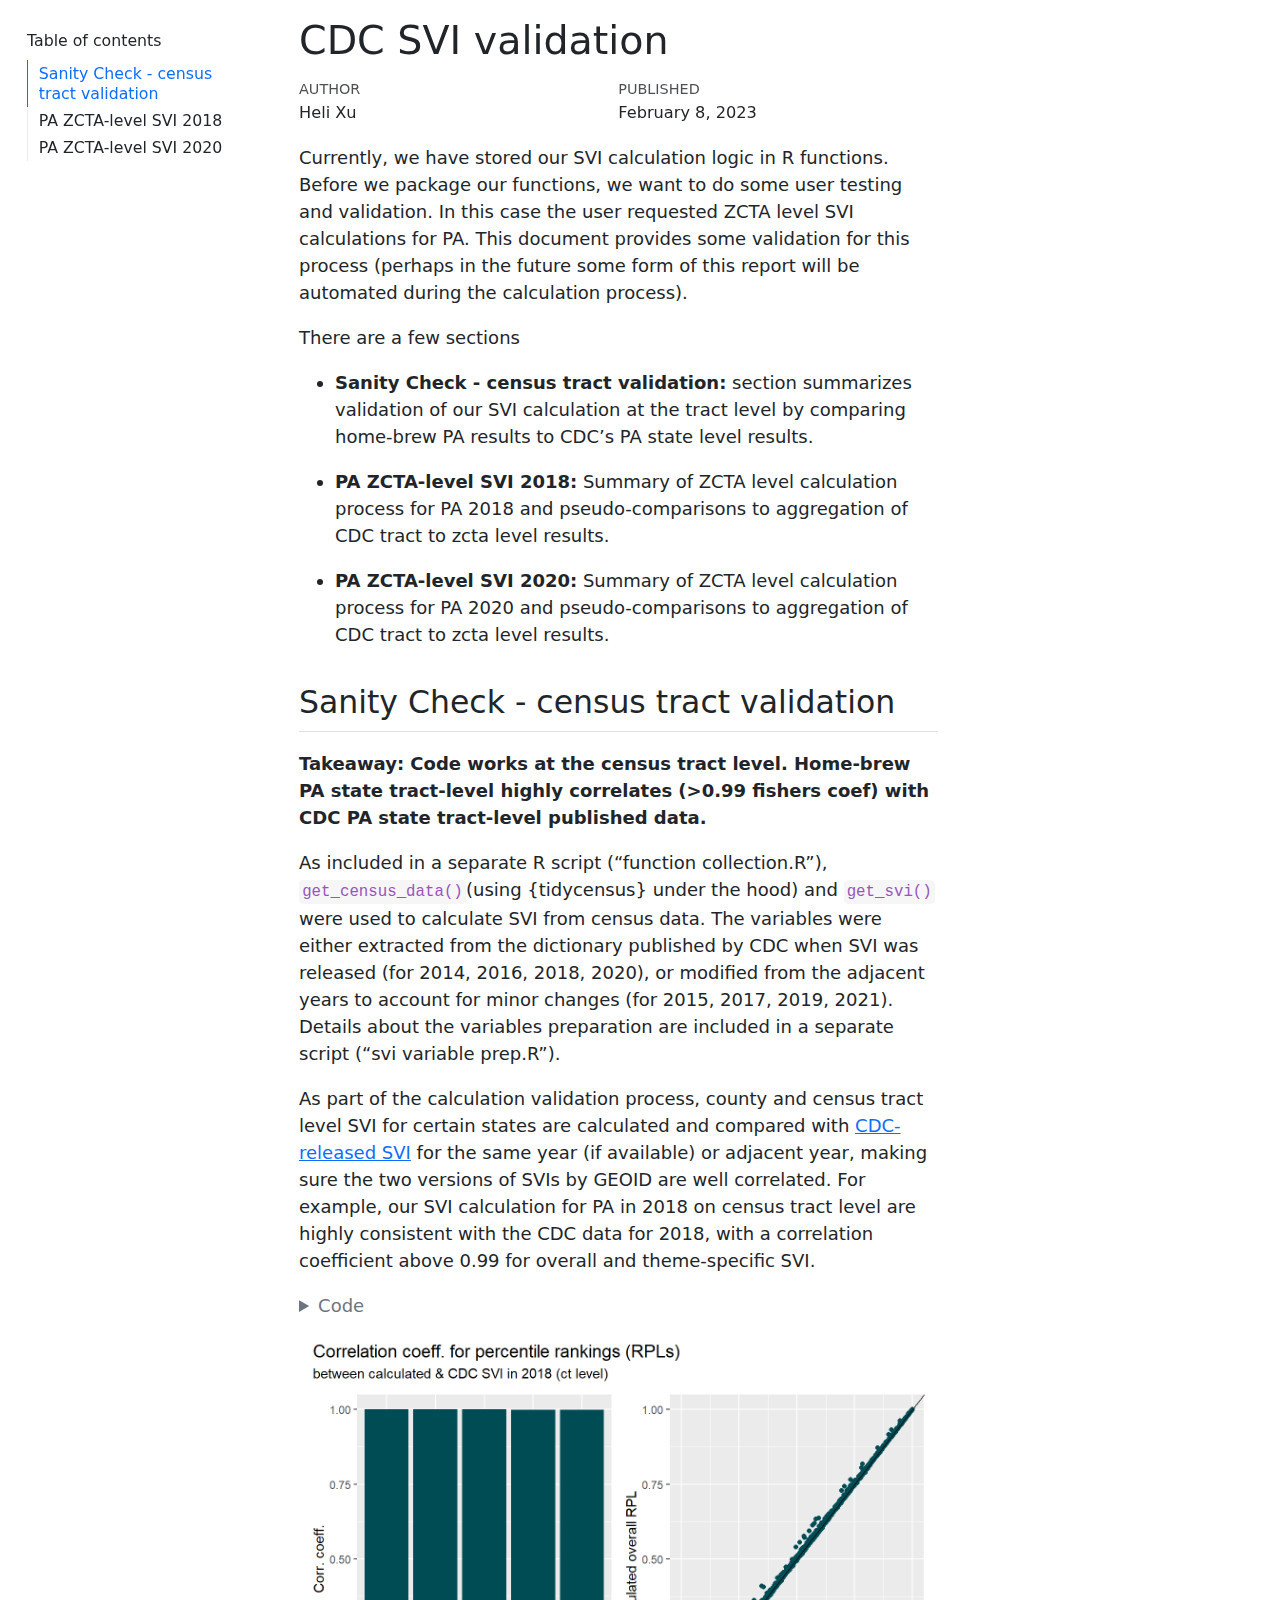
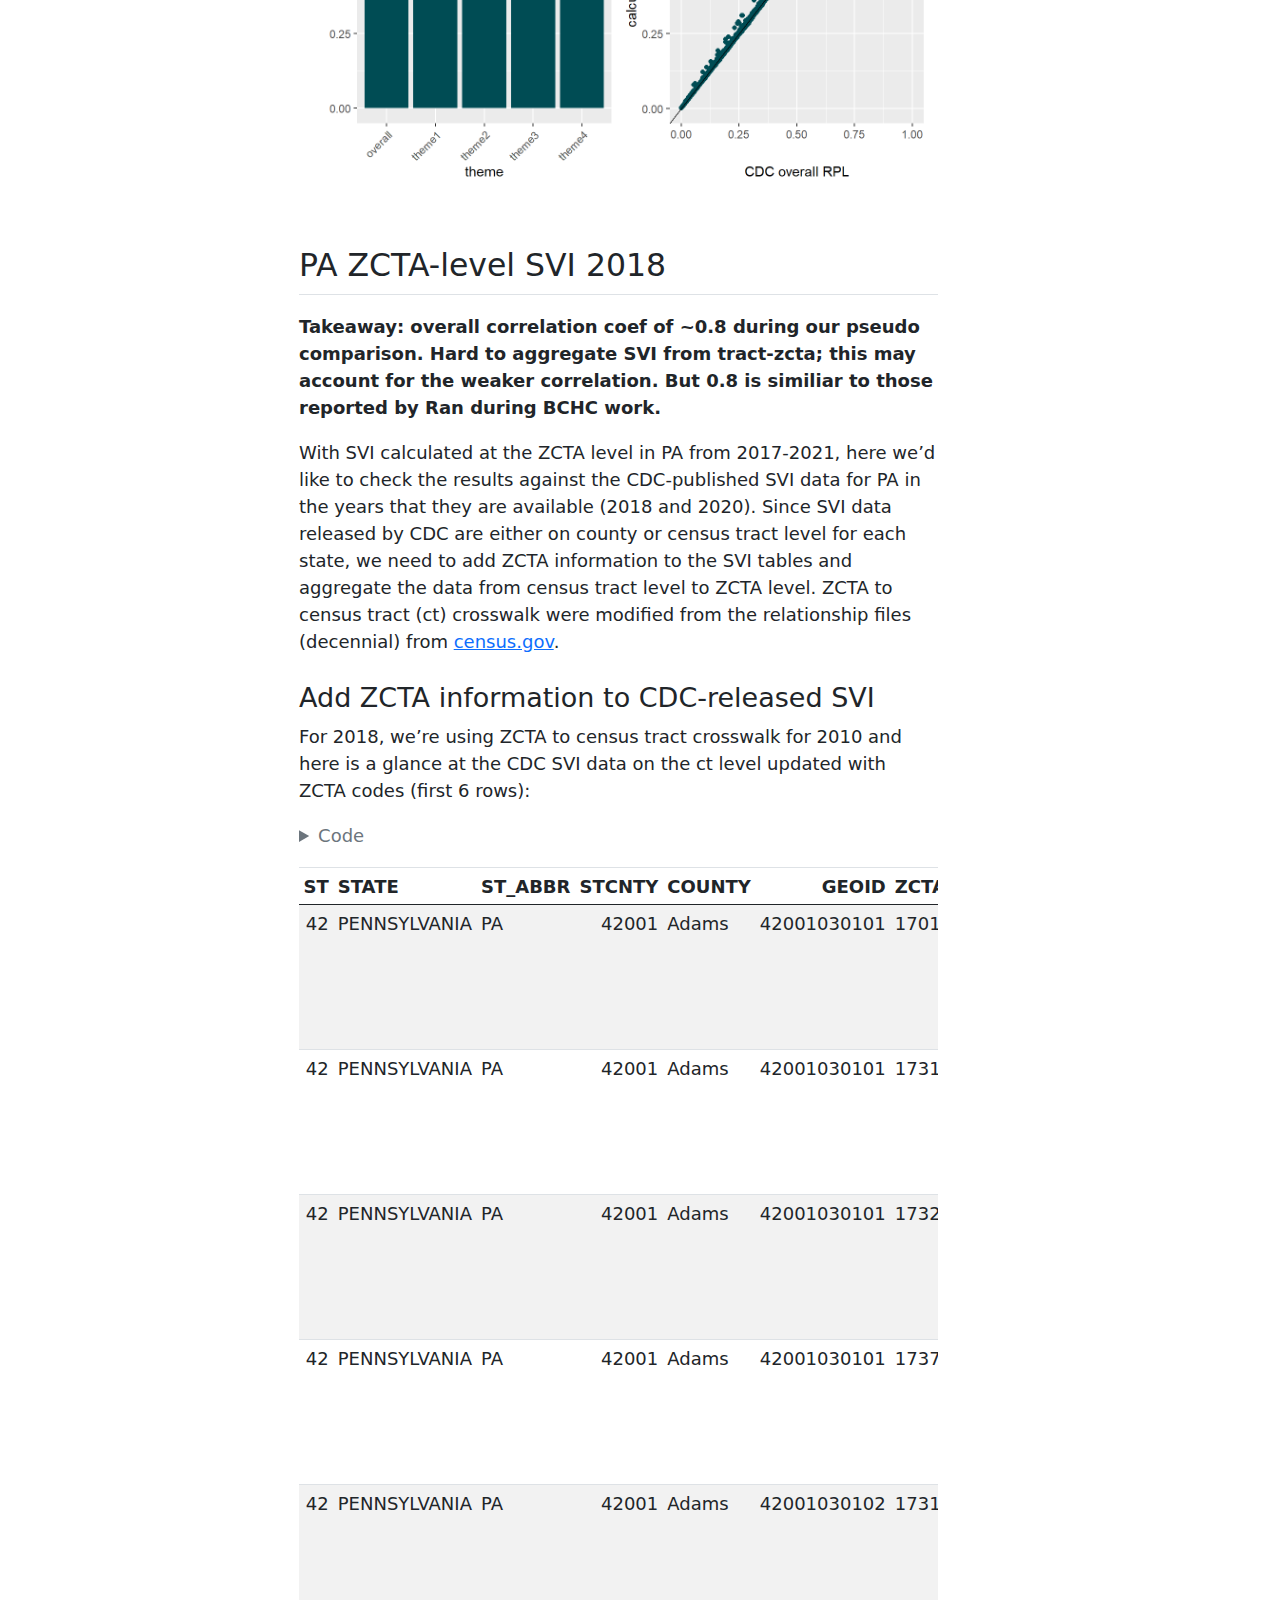
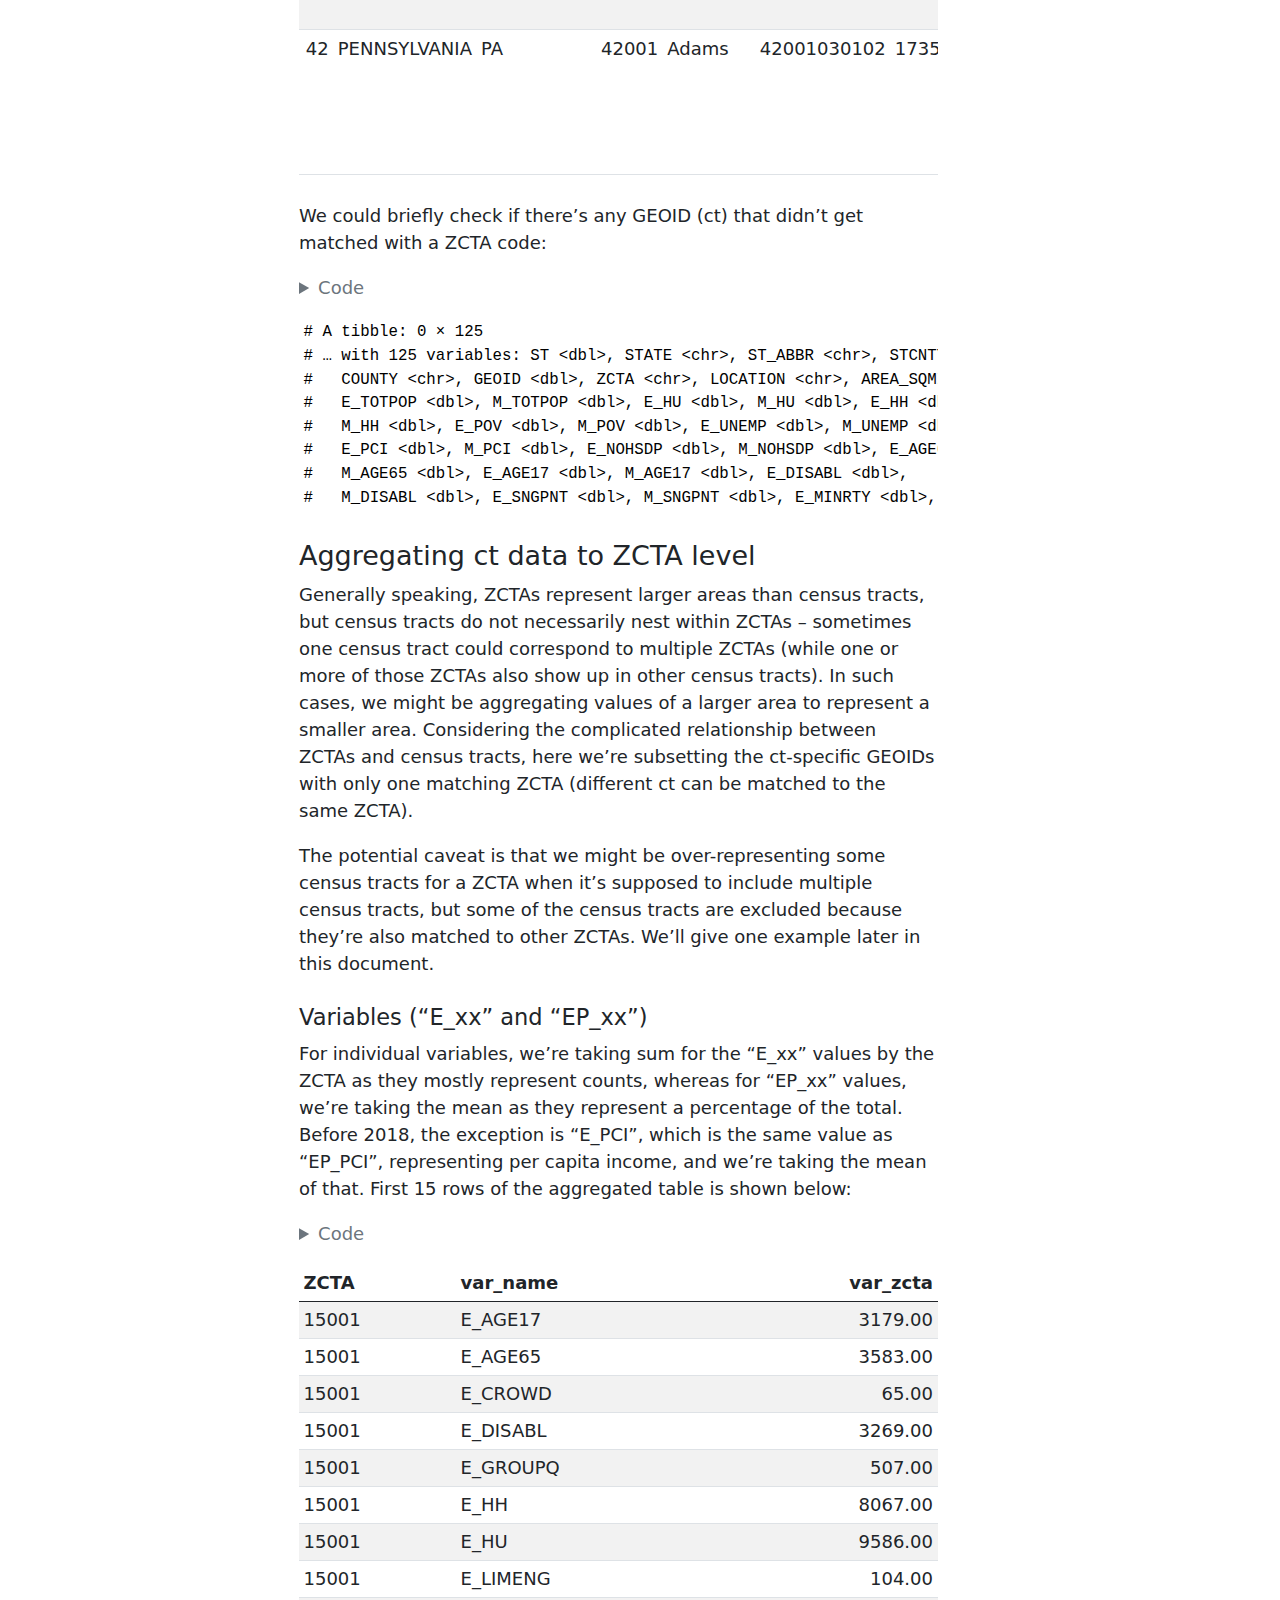
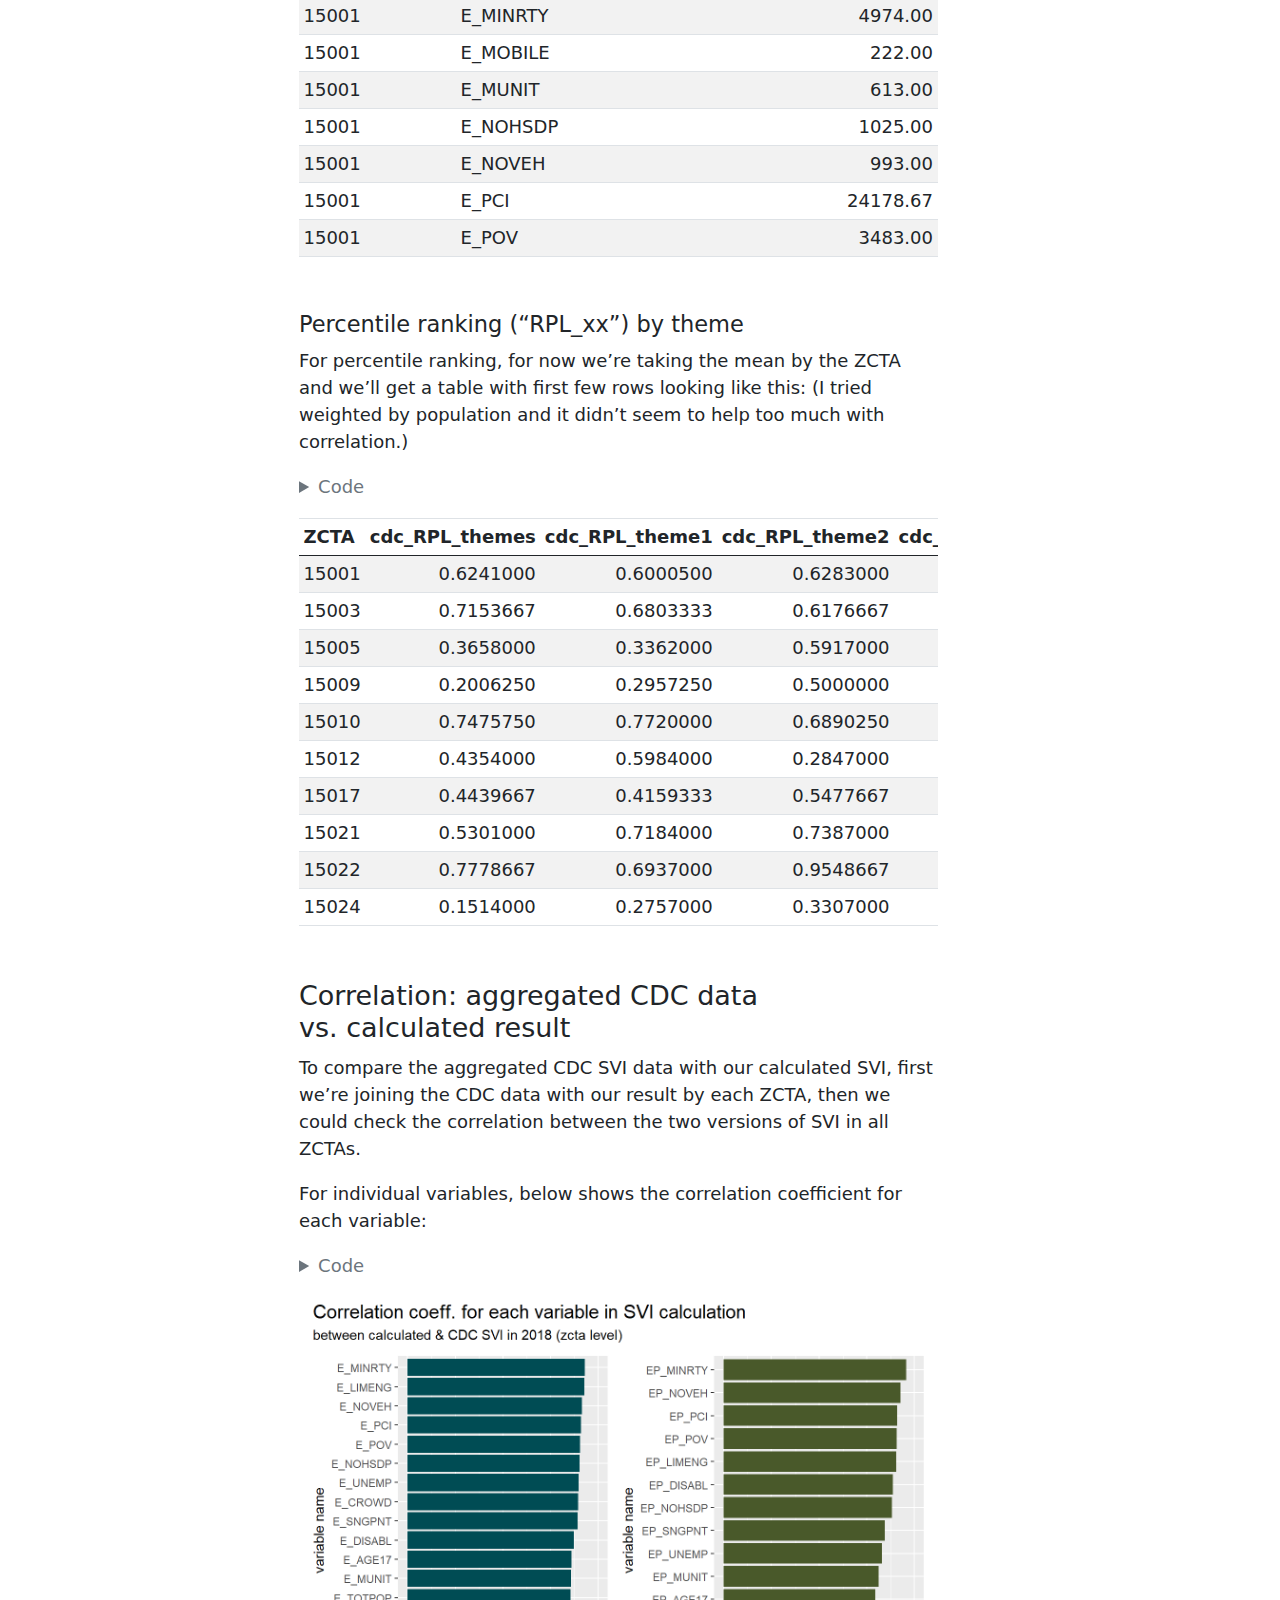
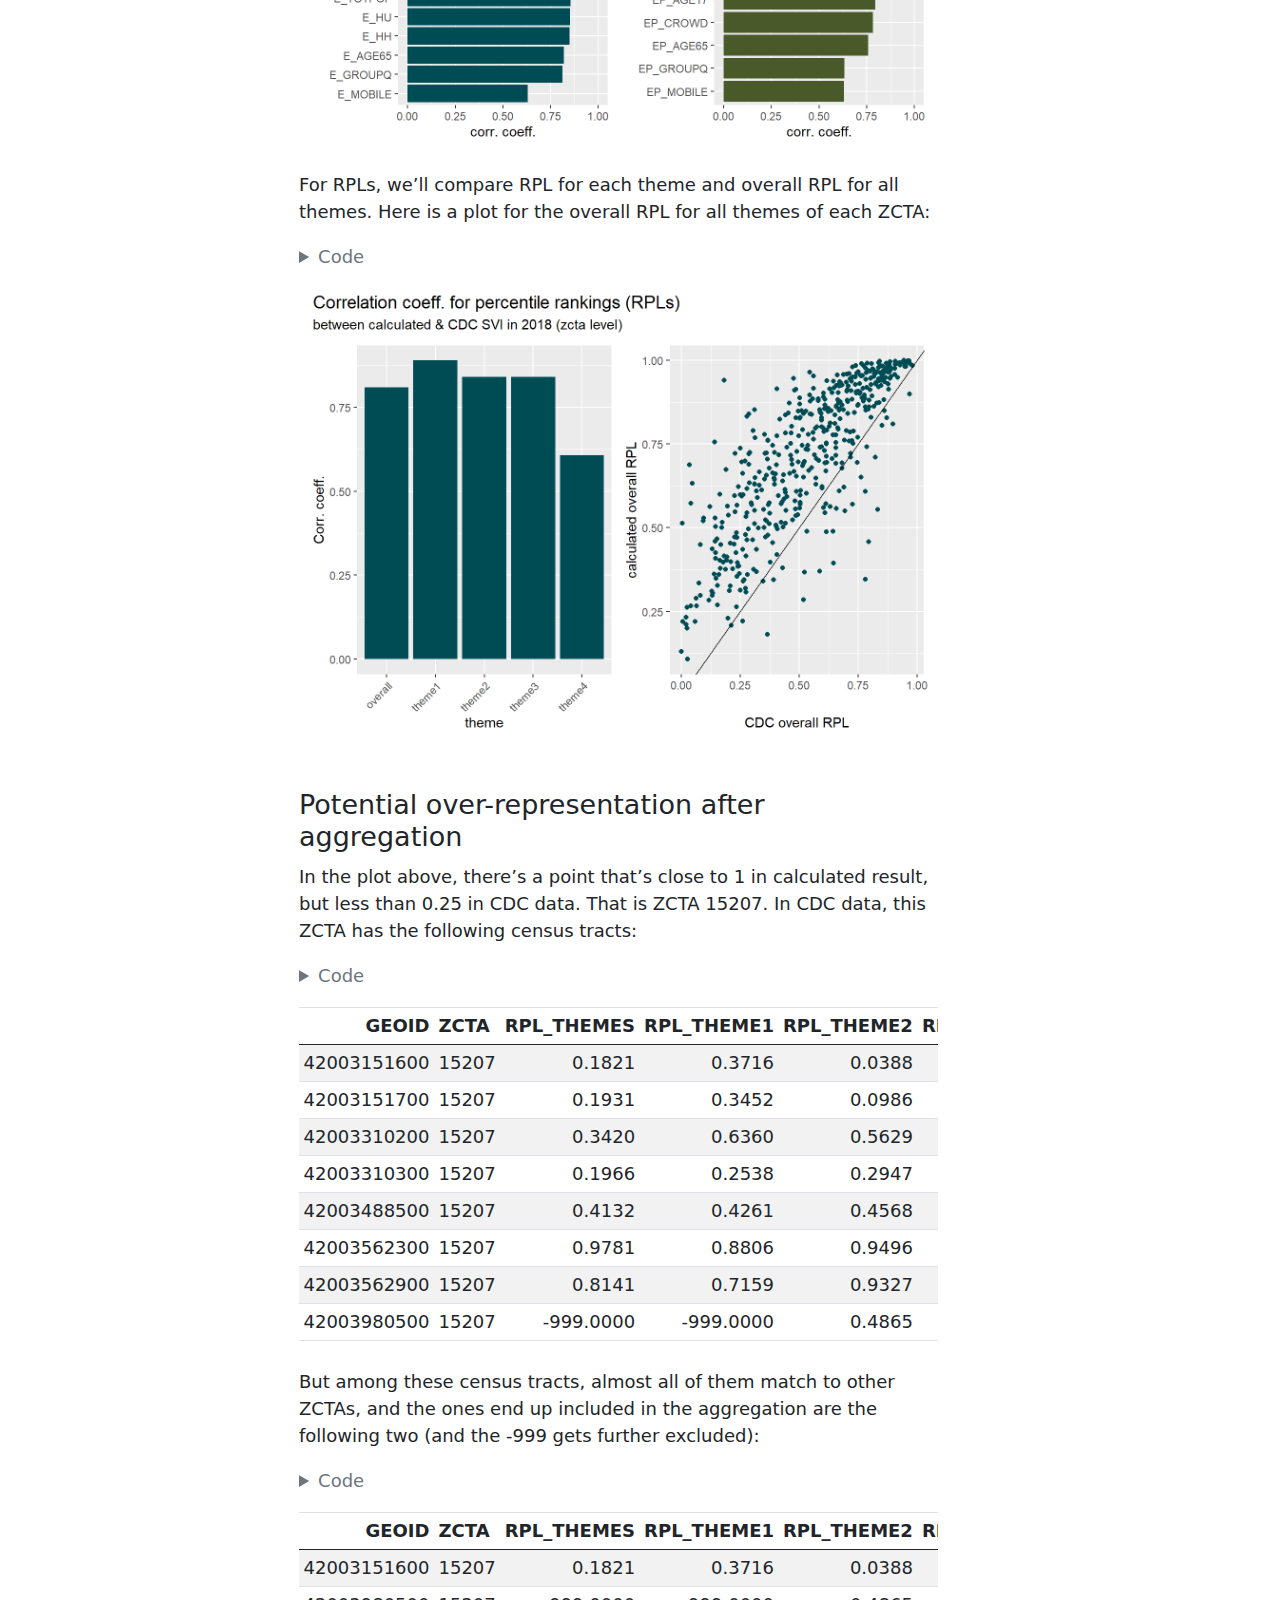
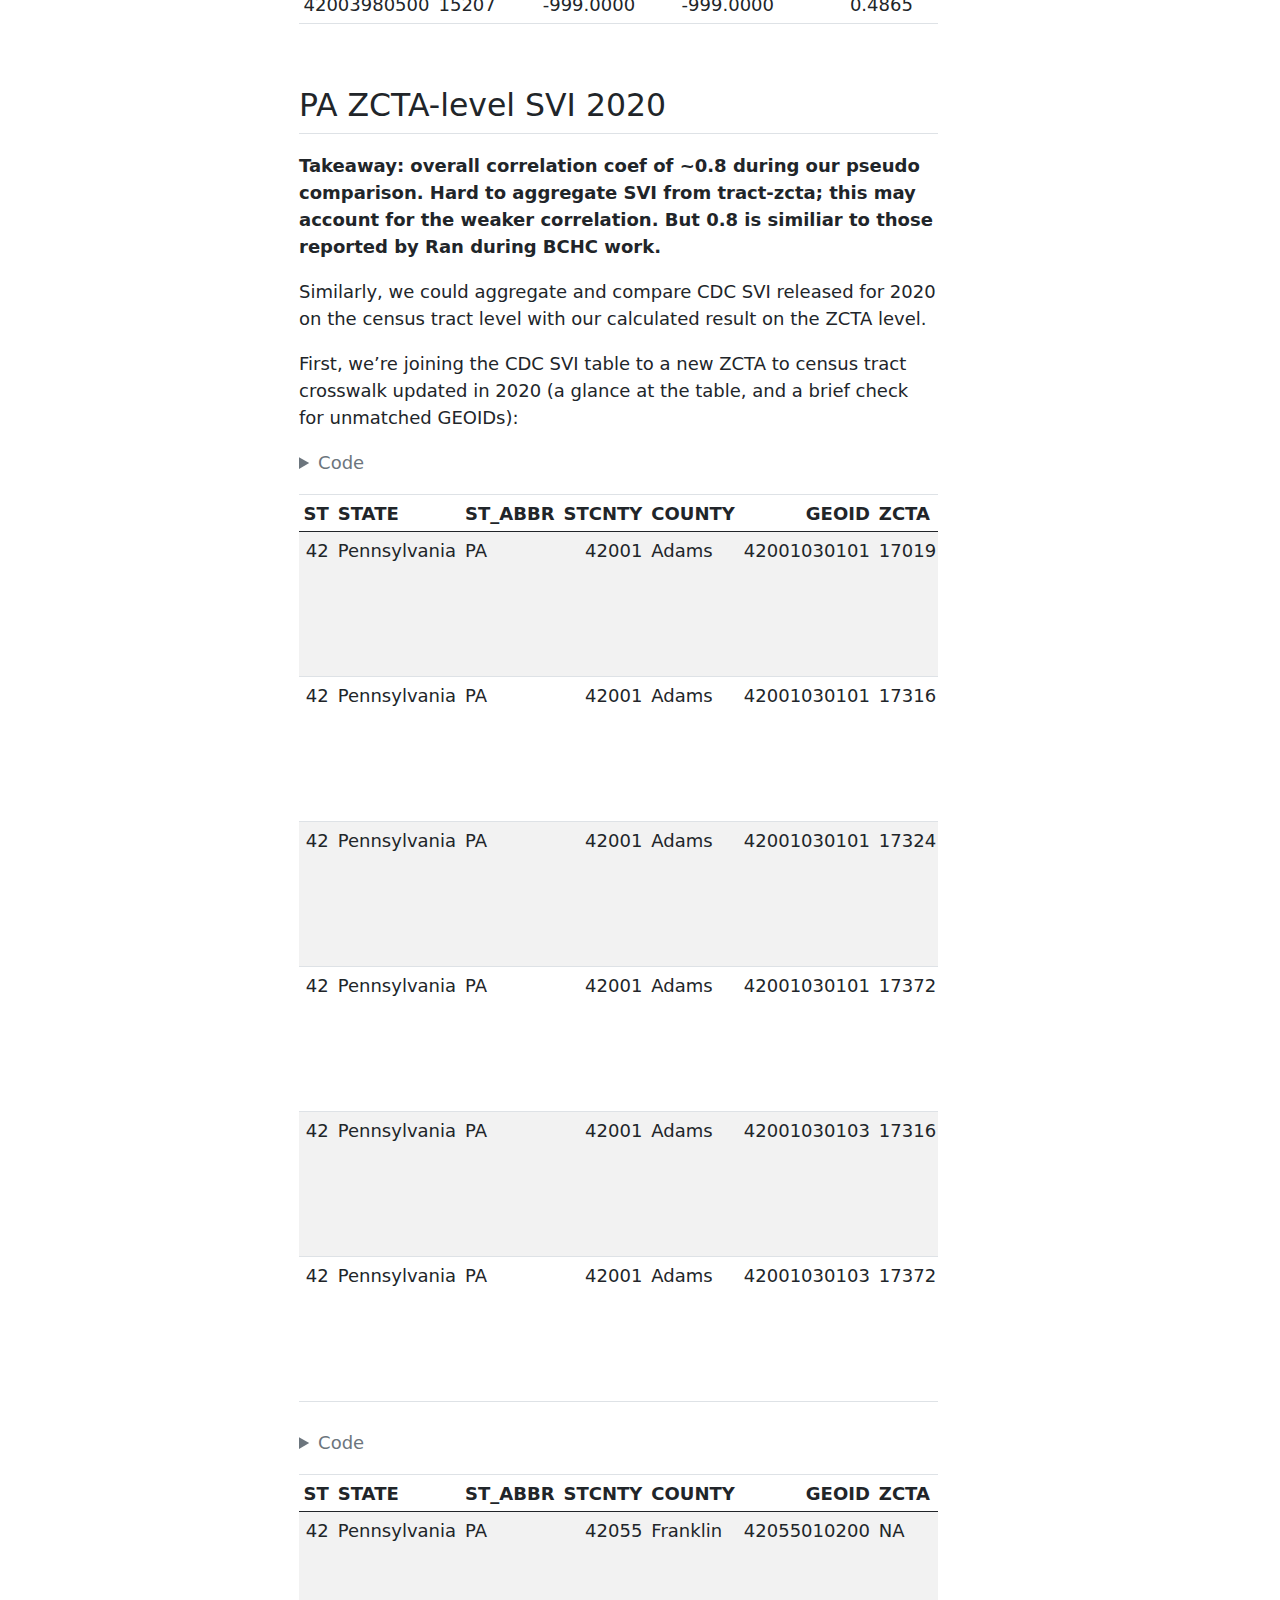
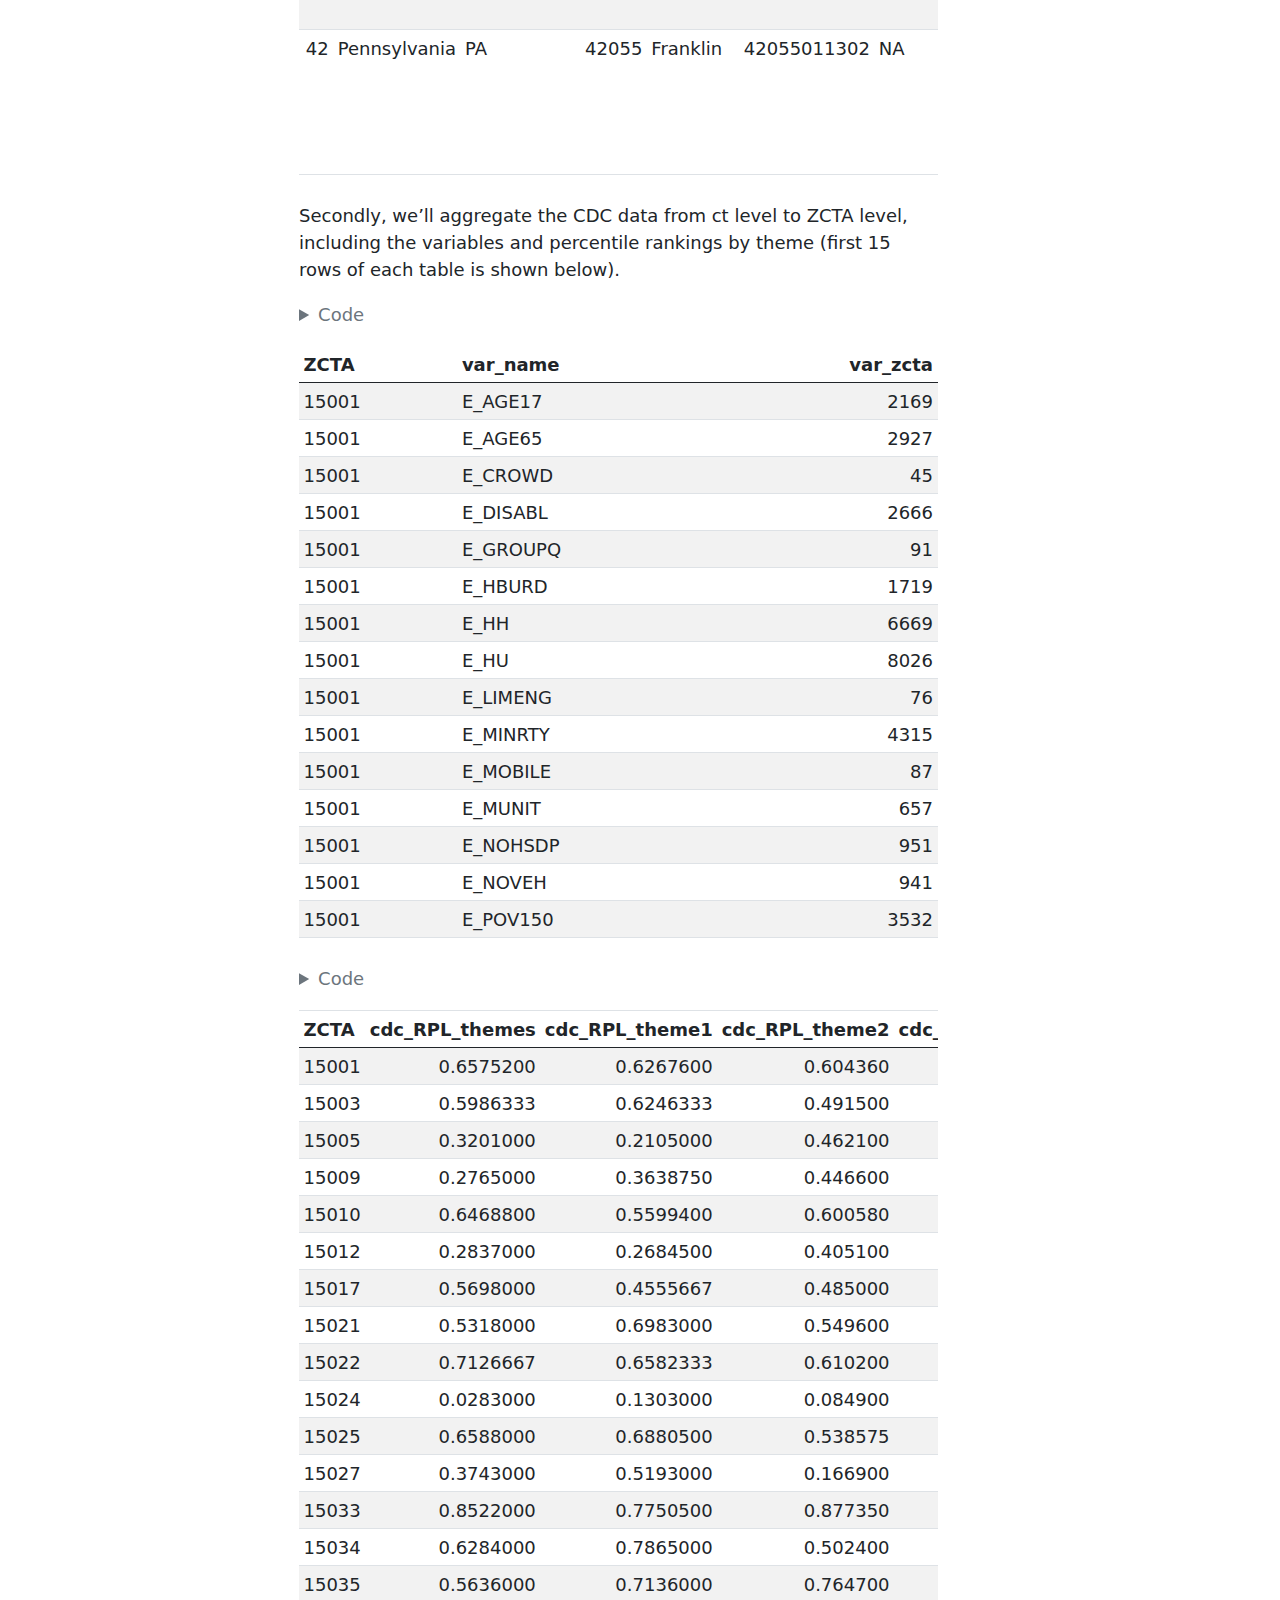
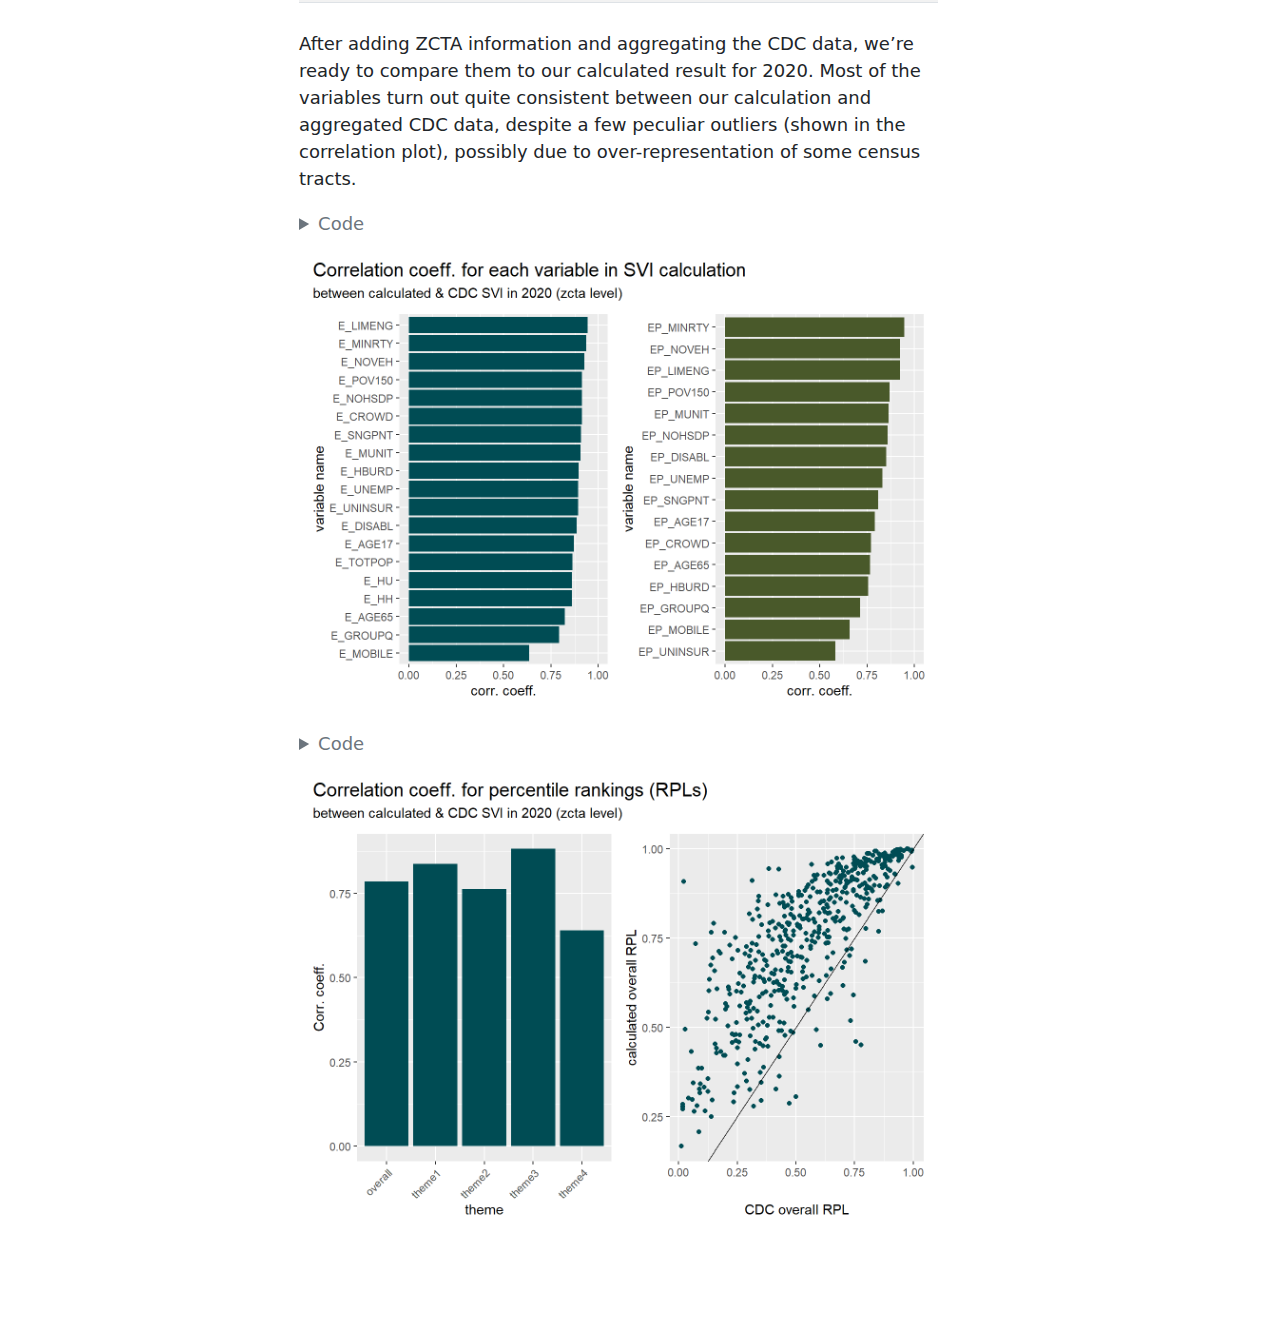
==== commit 279023e5: "added intro and section takeaways" ====
--- a/2017to2021_PA_zcta_SVI_validation.html
+++ b/2017to2021_PA_zcta_SVI_validation.html
@@ -2493,10 +2493,28 @@
 
 </head>
 
-<body class="fullcontent">
-
-<div id="quarto-content" class="page-columns page-rows-contents page-layout-article">
-
+<body>
+
+<div id="quarto-content" class="page-columns page-rows-contents page-layout-article toc-left">
+<div id="quarto-sidebar-toc-left" class="sidebar toc-left">
+  <nav id="TOC" role="doc-toc">
+    <h2 id="toc-title">Table of contents</h2>
+   
+  <ul>
+  <li><a href="#sanity-check---census-tract-validation" id="toc-sanity-check---census-tract-validation" class="nav-link active" data-scroll-target="#sanity-check---census-tract-validation">Sanity Check - census tract validation</a></li>
+  <li><a href="#pa-zcta-level-svi-2018" id="toc-pa-zcta-level-svi-2018" class="nav-link" data-scroll-target="#pa-zcta-level-svi-2018">PA ZCTA-level SVI 2018</a>
+  <ul class="collapse">
+  <li><a href="#add-zcta-information-to-cdc-released-svi" id="toc-add-zcta-information-to-cdc-released-svi" class="nav-link" data-scroll-target="#add-zcta-information-to-cdc-released-svi">Add ZCTA information to CDC-released SVI</a></li>
+  <li><a href="#aggregating-ct-data-to-zcta-level" id="toc-aggregating-ct-data-to-zcta-level" class="nav-link" data-scroll-target="#aggregating-ct-data-to-zcta-level">Aggregating ct data to ZCTA level</a></li>
+  <li><a href="#correlation-aggregated-cdc-data-vs.-calculated-result" id="toc-correlation-aggregated-cdc-data-vs.-calculated-result" class="nav-link" data-scroll-target="#correlation-aggregated-cdc-data-vs.-calculated-result">Correlation: aggregated CDC data vs. calculated result</a></li>
+  <li><a href="#potential-over-representation-after-aggregation" id="toc-potential-over-representation-after-aggregation" class="nav-link" data-scroll-target="#potential-over-representation-after-aggregation">Potential over-representation after aggregation</a></li>
+  </ul></li>
+  <li><a href="#pa-zcta-level-svi-2020" id="toc-pa-zcta-level-svi-2020" class="nav-link" data-scroll-target="#pa-zcta-level-svi-2020">PA ZCTA-level SVI 2020</a></li>
+  </ul>
+</nav>
+</div>
+<div id="quarto-margin-sidebar" class="sidebar margin-sidebar">
+</div>
 <main class="content" id="quarto-document-content">
 
 <header id="title-block-header" class="quarto-title-block default">
@@ -2527,8 +2545,16 @@
 
 </header>
 
-<section id="svi-calculation-from-census-data" class="level2">
-<h2 class="anchored" data-anchor-id="svi-calculation-from-census-data">SVI calculation from census data</h2>
+<p>Currently, we have stored our SVI calculation logic in R functions. Before we package our functions, we want to do some user testing and validation. In this case the user requested ZCTA level SVI calculations for PA. This document provides some validation for this process (perhaps in the future some form of this report will be automated during the calculation process).</p>
+<p>There are a few sections</p>
+<ul>
+<li><p><strong>Sanity Check - census tract validation:</strong> section summarizes validation of our SVI calculation at the tract level by comparing home-brew PA results to CDC’s PA state level results.</p></li>
+<li><p><strong>PA ZCTA-level SVI 2018:</strong> Summary of ZCTA level calculation process for PA 2018 and pseudo-comparisons to aggregation of CDC tract to zcta level results.</p></li>
+<li><p><strong>PA ZCTA-level SVI 2020:</strong> Summary of ZCTA level calculation process for PA 2020 and pseudo-comparisons to aggregation of CDC tract to zcta level results.</p></li>
+</ul>
+<section id="sanity-check---census-tract-validation" class="level2">
+<h2 class="anchored" data-anchor-id="sanity-check---census-tract-validation">Sanity Check - census tract validation</h2>
+<p><strong>Takeaway: Code works at the census tract level. Home-brew PA state tract-level highly correlates (&gt;0.99 fishers coef) with CDC PA state tract-level published data.</strong></p>
 <p>As included in a separate R script (“function collection.R”), <code>get_census_data()</code>(using {tidycensus} under the hood) and <code>get_svi()</code> were used to calculate SVI from census data. The variables were either extracted from the dictionary published by CDC when SVI was released (for 2014, 2016, 2018, 2020), or modified from the adjacent years to account for minor changes (for 2015, 2017, 2019, 2021). Details about the variables preparation are included in a separate script (“svi variable prep.R”).</p>
 <p>As part of the calculation validation process, county and census tract level SVI for certain states are calculated and compared with <a href="https://www.atsdr.cdc.gov/placeandhealth/svi/data_documentation_download.html">CDC-released SVI</a> for the same year (if available) or adjacent year, making sure the two versions of SVIs by GEOID are well correlated. For example, our SVI calculation for PA in 2018 on census tract level are highly consistent with the CDC data for 2018, with a correlation coefficient above 0.99 for overall and theme-specific SVI.</p>
 <div class="cell">
@@ -2565,315 +2591,46 @@
 <span id="cb1-29"><a href="#cb1-29" aria-hidden="true" tabindex="-1"></a>        )</span>
 <span id="cb1-30"><a href="#cb1-30" aria-hidden="true" tabindex="-1"></a>  ) </span>
 <span id="cb1-31"><a href="#cb1-31" aria-hidden="true" tabindex="-1"></a></span>
-<span id="cb1-32"><a href="#cb1-32" aria-hidden="true" tabindex="-1"></a>ct_check <span class="sc">%&gt;%</span> </span>
-<span id="cb1-33"><a href="#cb1-33" aria-hidden="true" tabindex="-1"></a>  <span class="fu">filter</span>(<span class="fu">is.na</span>(RPL_theme1)) <span class="sc">%&gt;%</span> <span class="fu">kable</span>()</span></code><button title="Copy to Clipboard" class="code-copy-button"><i class="bi"></i></button></pre></div>
-</details>
-<div class="cell-output-display">
-<table class="table table-sm table-striped">
-<colgroup>
-<col style="width: 8%">
-<col style="width: 10%">
-<col style="width: 10%">
-<col style="width: 10%">
-<col style="width: 10%">
-<col style="width: 10%">
-<col style="width: 7%">
-<col style="width: 7%">
-<col style="width: 7%">
-<col style="width: 7%">
-<col style="width: 7%">
-</colgroup>
-<thead>
-<tr class="header">
-<th style="text-align: left;">GEOID</th>
-<th style="text-align: right;">cdc_RPL_themes</th>
-<th style="text-align: right;">cdc_RPL_theme1</th>
-<th style="text-align: right;">cdc_RPL_theme2</th>
-<th style="text-align: right;">cdc_RPL_theme3</th>
-<th style="text-align: right;">cdc_RPL_theme4</th>
-<th style="text-align: right;">RPL_themes</th>
-<th style="text-align: right;">RPL_theme1</th>
-<th style="text-align: right;">RPL_theme2</th>
-<th style="text-align: right;">RPL_theme3</th>
-<th style="text-align: right;">RPL_theme4</th>
-</tr>
-</thead>
-<tbody>
-<tr class="odd">
-<td style="text-align: left;">42003980000</td>
-<td style="text-align: right;">-999</td>
-<td style="text-align: right;">-999</td>
-<td style="text-align: right;">-999</td>
-<td style="text-align: right;">-999</td>
-<td style="text-align: right;">-999</td>
-<td style="text-align: right;">NA</td>
-<td style="text-align: right;">NA</td>
-<td style="text-align: right;">NA</td>
-<td style="text-align: right;">NA</td>
-<td style="text-align: right;">NA</td>
-</tr>
-<tr class="even">
-<td style="text-align: left;">42003980300</td>
-<td style="text-align: right;">-999</td>
-<td style="text-align: right;">-999</td>
-<td style="text-align: right;">-999</td>
-<td style="text-align: right;">-999</td>
-<td style="text-align: right;">-999</td>
-<td style="text-align: right;">NA</td>
-<td style="text-align: right;">NA</td>
-<td style="text-align: right;">NA</td>
-<td style="text-align: right;">NA</td>
-<td style="text-align: right;">NA</td>
-</tr>
-<tr class="odd">
-<td style="text-align: left;">42003980400</td>
-<td style="text-align: right;">-999</td>
-<td style="text-align: right;">-999</td>
-<td style="text-align: right;">-999</td>
-<td style="text-align: right;">-999</td>
-<td style="text-align: right;">-999</td>
-<td style="text-align: right;">0</td>
-<td style="text-align: right;">NA</td>
-<td style="text-align: right;">NA</td>
-<td style="text-align: right;">NA</td>
-<td style="text-align: right;">0</td>
-</tr>
-<tr class="even">
-<td style="text-align: left;">42003980800</td>
-<td style="text-align: right;">-999</td>
-<td style="text-align: right;">-999</td>
-<td style="text-align: right;">-999</td>
-<td style="text-align: right;">-999</td>
-<td style="text-align: right;">-999</td>
-<td style="text-align: right;">NA</td>
-<td style="text-align: right;">NA</td>
-<td style="text-align: right;">NA</td>
-<td style="text-align: right;">NA</td>
-<td style="text-align: right;">NA</td>
-</tr>
-<tr class="odd">
-<td style="text-align: left;">42003981000</td>
-<td style="text-align: right;">-999</td>
-<td style="text-align: right;">-999</td>
-<td style="text-align: right;">-999</td>
-<td style="text-align: right;">-999</td>
-<td style="text-align: right;">-999</td>
-<td style="text-align: right;">NA</td>
-<td style="text-align: right;">NA</td>
-<td style="text-align: right;">NA</td>
-<td style="text-align: right;">NA</td>
-<td style="text-align: right;">NA</td>
-</tr>
-<tr class="even">
-<td style="text-align: left;">42003981100</td>
-<td style="text-align: right;">-999</td>
-<td style="text-align: right;">-999</td>
-<td style="text-align: right;">-999</td>
-<td style="text-align: right;">-999</td>
-<td style="text-align: right;">-999</td>
-<td style="text-align: right;">NA</td>
-<td style="text-align: right;">NA</td>
-<td style="text-align: right;">NA</td>
-<td style="text-align: right;">NA</td>
-<td style="text-align: right;">NA</td>
-</tr>
-<tr class="odd">
-<td style="text-align: left;">42003981200</td>
-<td style="text-align: right;">-999</td>
-<td style="text-align: right;">-999</td>
-<td style="text-align: right;">-999</td>
-<td style="text-align: right;">-999</td>
-<td style="text-align: right;">-999</td>
-<td style="text-align: right;">NA</td>
-<td style="text-align: right;">NA</td>
-<td style="text-align: right;">NA</td>
-<td style="text-align: right;">NA</td>
-<td style="text-align: right;">NA</td>
-</tr>
-<tr class="even">
-<td style="text-align: left;">42017980000</td>
-<td style="text-align: right;">-999</td>
-<td style="text-align: right;">-999</td>
-<td style="text-align: right;">-999</td>
-<td style="text-align: right;">-999</td>
-<td style="text-align: right;">-999</td>
-<td style="text-align: right;">NA</td>
-<td style="text-align: right;">NA</td>
-<td style="text-align: right;">NA</td>
-<td style="text-align: right;">NA</td>
-<td style="text-align: right;">NA</td>
-</tr>
-<tr class="odd">
-<td style="text-align: left;">42045980000</td>
-<td style="text-align: right;">-999</td>
-<td style="text-align: right;">-999</td>
-<td style="text-align: right;">-999</td>
-<td style="text-align: right;">-999</td>
-<td style="text-align: right;">-999</td>
-<td style="text-align: right;">NA</td>
-<td style="text-align: right;">NA</td>
-<td style="text-align: right;">NA</td>
-<td style="text-align: right;">NA</td>
-<td style="text-align: right;">NA</td>
-</tr>
-<tr class="even">
-<td style="text-align: left;">42079980100</td>
-<td style="text-align: right;">-999</td>
-<td style="text-align: right;">-999</td>
-<td style="text-align: right;">-999</td>
-<td style="text-align: right;">-999</td>
-<td style="text-align: right;">-999</td>
-<td style="text-align: right;">NA</td>
-<td style="text-align: right;">NA</td>
-<td style="text-align: right;">NA</td>
-<td style="text-align: right;">NA</td>
-<td style="text-align: right;">NA</td>
-</tr>
-<tr class="odd">
-<td style="text-align: left;">42101005000</td>
-<td style="text-align: right;">-999</td>
-<td style="text-align: right;">-999</td>
-<td style="text-align: right;">-999</td>
-<td style="text-align: right;">-999</td>
-<td style="text-align: right;">-999</td>
-<td style="text-align: right;">NA</td>
-<td style="text-align: right;">NA</td>
-<td style="text-align: right;">NA</td>
-<td style="text-align: right;">NA</td>
-<td style="text-align: right;">NA</td>
-</tr>
-<tr class="even">
-<td style="text-align: left;">42101980300</td>
-<td style="text-align: right;">-999</td>
-<td style="text-align: right;">-999</td>
-<td style="text-align: right;">-999</td>
-<td style="text-align: right;">-999</td>
-<td style="text-align: right;">-999</td>
-<td style="text-align: right;">NA</td>
-<td style="text-align: right;">NA</td>
-<td style="text-align: right;">NA</td>
-<td style="text-align: right;">NA</td>
-<td style="text-align: right;">NA</td>
-</tr>
-<tr class="odd">
-<td style="text-align: left;">42101980400</td>
-<td style="text-align: right;">-999</td>
-<td style="text-align: right;">-999</td>
-<td style="text-align: right;">-999</td>
-<td style="text-align: right;">-999</td>
-<td style="text-align: right;">-999</td>
-<td style="text-align: right;">NA</td>
-<td style="text-align: right;">NA</td>
-<td style="text-align: right;">NA</td>
-<td style="text-align: right;">NA</td>
-<td style="text-align: right;">NA</td>
-</tr>
-<tr class="even">
-<td style="text-align: left;">42101980500</td>
-<td style="text-align: right;">-999</td>
-<td style="text-align: right;">-999</td>
-<td style="text-align: right;">-999</td>
-<td style="text-align: right;">-999</td>
-<td style="text-align: right;">-999</td>
-<td style="text-align: right;">NA</td>
-<td style="text-align: right;">NA</td>
-<td style="text-align: right;">NA</td>
-<td style="text-align: right;">NA</td>
-<td style="text-align: right;">NA</td>
-</tr>
-<tr class="odd">
-<td style="text-align: left;">42101980600</td>
-<td style="text-align: right;">-999</td>
-<td style="text-align: right;">-999</td>
-<td style="text-align: right;">-999</td>
-<td style="text-align: right;">-999</td>
-<td style="text-align: right;">-999</td>
-<td style="text-align: right;">NA</td>
-<td style="text-align: right;">NA</td>
-<td style="text-align: right;">NA</td>
-<td style="text-align: right;">NA</td>
-<td style="text-align: right;">NA</td>
-</tr>
-<tr class="even">
-<td style="text-align: left;">42101980700</td>
-<td style="text-align: right;">-999</td>
-<td style="text-align: right;">-999</td>
-<td style="text-align: right;">-999</td>
-<td style="text-align: right;">-999</td>
-<td style="text-align: right;">-999</td>
-<td style="text-align: right;">NA</td>
-<td style="text-align: right;">NA</td>
-<td style="text-align: right;">NA</td>
-<td style="text-align: right;">NA</td>
-<td style="text-align: right;">NA</td>
-</tr>
-<tr class="odd">
-<td style="text-align: left;">42101980800</td>
-<td style="text-align: right;">-999</td>
-<td style="text-align: right;">-999</td>
-<td style="text-align: right;">-999</td>
-<td style="text-align: right;">-999</td>
-<td style="text-align: right;">-999</td>
-<td style="text-align: right;">NA</td>
-<td style="text-align: right;">NA</td>
-<td style="text-align: right;">NA</td>
-<td style="text-align: right;">NA</td>
-<td style="text-align: right;">NA</td>
-</tr>
-<tr class="even">
-<td style="text-align: left;">42101980900</td>
-<td style="text-align: right;">-999</td>
-<td style="text-align: right;">-999</td>
-<td style="text-align: right;">-999</td>
-<td style="text-align: right;">-999</td>
-<td style="text-align: right;">-999</td>
-<td style="text-align: right;">NA</td>
-<td style="text-align: right;">NA</td>
-<td style="text-align: right;">NA</td>
-<td style="text-align: right;">NA</td>
-<td style="text-align: right;">NA</td>
-</tr>
-</tbody>
-</table>
-</div>
-<details>
-<summary>Code</summary>
-<div class="sourceCode cell-code" id="cb2"><pre class="sourceCode r code-with-copy"><code class="sourceCode r"><span id="cb2-1"><a href="#cb2-1" aria-hidden="true" tabindex="-1"></a>ct_corr1 <span class="ot">&lt;-</span> ct_check <span class="sc">%&gt;%</span> </span>
-<span id="cb2-2"><a href="#cb2-2" aria-hidden="true" tabindex="-1"></a>  <span class="fu">drop_na</span>() <span class="sc">%&gt;%</span>   <span class="do">## remove NA rows</span></span>
-<span id="cb2-3"><a href="#cb2-3" aria-hidden="true" tabindex="-1"></a>  <span class="fu">filter_all</span>(<span class="fu">all_vars</span>(.<span class="sc">&gt;=</span><span class="dv">0</span>)) <span class="sc">%&gt;%</span></span>
-<span id="cb2-4"><a href="#cb2-4" aria-hidden="true" tabindex="-1"></a>  <span class="fu">transmute</span>(<span class="at">overall =</span> <span class="fu">cor</span>(cdc_RPL_themes, RPL_themes),</span>
-<span id="cb2-5"><a href="#cb2-5" aria-hidden="true" tabindex="-1"></a>    <span class="at">theme1 =</span> <span class="fu">cor</span>(cdc_RPL_theme1, RPL_theme1),</span>
-<span id="cb2-6"><a href="#cb2-6" aria-hidden="true" tabindex="-1"></a>    <span class="at">theme2 =</span> <span class="fu">cor</span>(cdc_RPL_theme2, RPL_theme2),</span>
-<span id="cb2-7"><a href="#cb2-7" aria-hidden="true" tabindex="-1"></a>    <span class="at">theme3 =</span> <span class="fu">cor</span>(cdc_RPL_theme3, RPL_theme3),</span>
-<span id="cb2-8"><a href="#cb2-8" aria-hidden="true" tabindex="-1"></a>    <span class="at">theme4 =</span> <span class="fu">cor</span>(cdc_RPL_theme4, RPL_theme4)) <span class="sc">%&gt;%</span> </span>
-<span id="cb2-9"><a href="#cb2-9" aria-hidden="true" tabindex="-1"></a>  <span class="fu">distinct</span>() <span class="sc">%&gt;%</span> </span>
-<span id="cb2-10"><a href="#cb2-10" aria-hidden="true" tabindex="-1"></a> <span class="fu">pivot_longer</span>(<span class="dv">1</span><span class="sc">:</span><span class="dv">5</span>, <span class="at">names_to =</span> <span class="st">&quot;theme&quot;</span>, <span class="at">values_to =</span> <span class="st">&quot;value&quot;</span>) <span class="sc">%&gt;%</span> </span>
-<span id="cb2-11"><a href="#cb2-11" aria-hidden="true" tabindex="-1"></a>  <span class="fu">ggplot</span>()<span class="sc">+</span></span>
-<span id="cb2-12"><a href="#cb2-12" aria-hidden="true" tabindex="-1"></a>  <span class="fu">geom_col</span>(<span class="fu">aes</span>(<span class="at">x=</span>theme, <span class="at">y =</span> value), <span class="at">fill=</span> <span class="st">&quot;#004C54&quot;</span>)<span class="sc">+</span></span>
-<span id="cb2-13"><a href="#cb2-13" aria-hidden="true" tabindex="-1"></a>  <span class="fu">labs</span>(<span class="at">y =</span> <span class="st">&quot;Corr. coeff.&quot;</span>)<span class="sc">+</span></span>
-<span id="cb2-14"><a href="#cb2-14" aria-hidden="true" tabindex="-1"></a>  <span class="fu">theme</span>(<span class="at">axis.text.x =</span> <span class="fu">element_text</span>(<span class="at">angle =</span> <span class="dv">45</span>, <span class="at">hjust =</span> <span class="dv">1</span>))</span>
-<span id="cb2-15"><a href="#cb2-15" aria-hidden="true" tabindex="-1"></a></span>
-<span id="cb2-16"><a href="#cb2-16" aria-hidden="true" tabindex="-1"></a>ct_corr2 <span class="ot">&lt;-</span> ct_check <span class="sc">%&gt;%</span> </span>
-<span id="cb2-17"><a href="#cb2-17" aria-hidden="true" tabindex="-1"></a>  <span class="fu">drop_na</span>() <span class="sc">%&gt;%</span> </span>
-<span id="cb2-18"><a href="#cb2-18" aria-hidden="true" tabindex="-1"></a>  <span class="fu">filter_all</span>(<span class="fu">all_vars</span>(.<span class="sc">&gt;=</span><span class="dv">0</span>)) <span class="sc">%&gt;%</span> </span>
-<span id="cb2-19"><a href="#cb2-19" aria-hidden="true" tabindex="-1"></a>  <span class="fu">ggplot</span>(<span class="fu">aes</span>(<span class="at">x =</span> cdc_RPL_themes, <span class="at">y =</span> RPL_themes)) <span class="sc">+</span></span>
-<span id="cb2-20"><a href="#cb2-20" aria-hidden="true" tabindex="-1"></a>  <span class="fu">geom_point</span>(<span class="at">color =</span> <span class="st">&quot;#004C54&quot;</span>)<span class="sc">+</span></span>
-<span id="cb2-21"><a href="#cb2-21" aria-hidden="true" tabindex="-1"></a>  <span class="fu">geom_abline</span>(<span class="at">slope =</span> <span class="dv">1</span>, <span class="at">intercept =</span> <span class="dv">0</span>)<span class="sc">+</span></span>
-<span id="cb2-22"><a href="#cb2-22" aria-hidden="true" tabindex="-1"></a>  <span class="fu">labs</span>(<span class="at">y =</span> <span class="st">&quot;calculated overall RPL&quot;</span>,</span>
-<span id="cb2-23"><a href="#cb2-23" aria-hidden="true" tabindex="-1"></a>    <span class="at">x =</span> <span class="st">&quot;CDC overall RPL&quot;</span>)</span>
-<span id="cb2-24"><a href="#cb2-24" aria-hidden="true" tabindex="-1"></a></span>
-<span id="cb2-25"><a href="#cb2-25" aria-hidden="true" tabindex="-1"></a>ct_corr1<span class="sc">+</span>ct_corr2<span class="sc">+</span></span>
-<span id="cb2-26"><a href="#cb2-26" aria-hidden="true" tabindex="-1"></a>  <span class="fu">plot_annotation</span>(<span class="at">title =</span> <span class="st">&quot;Correlation coeff. for percentile rankings (RPLs)&quot;</span>,</span>
-<span id="cb2-27"><a href="#cb2-27" aria-hidden="true" tabindex="-1"></a>    <span class="at">subtitle =</span> <span class="st">&quot;between calculated &amp; CDC SVI in 2018 (ct level)&quot;</span>)<span class="sc">&amp;</span></span>
-<span id="cb2-28"><a href="#cb2-28" aria-hidden="true" tabindex="-1"></a>  <span class="fu">theme</span>(<span class="at">plot.title =</span> <span class="fu">element_text</span>(<span class="at">size =</span> <span class="dv">14</span>))</span></code><button title="Copy to Clipboard" class="code-copy-button"><i class="bi"></i></button></pre></div>
+<span id="cb1-32"><a href="#cb1-32" aria-hidden="true" tabindex="-1"></a><span class="co"># ct_check %&gt;% </span></span>
+<span id="cb1-33"><a href="#cb1-33" aria-hidden="true" tabindex="-1"></a><span class="co">#   filter(is.na(RPL_theme1)) %&gt;% kable()</span></span>
+<span id="cb1-34"><a href="#cb1-34" aria-hidden="true" tabindex="-1"></a></span>
+<span id="cb1-35"><a href="#cb1-35" aria-hidden="true" tabindex="-1"></a>ct_corr1 <span class="ot">&lt;-</span> ct_check <span class="sc">%&gt;%</span> </span>
+<span id="cb1-36"><a href="#cb1-36" aria-hidden="true" tabindex="-1"></a>  <span class="fu">drop_na</span>() <span class="sc">%&gt;%</span>   <span class="do">## remove NA rows</span></span>
+<span id="cb1-37"><a href="#cb1-37" aria-hidden="true" tabindex="-1"></a>  <span class="fu">filter_all</span>(<span class="fu">all_vars</span>(.<span class="sc">&gt;=</span><span class="dv">0</span>)) <span class="sc">%&gt;%</span></span>
+<span id="cb1-38"><a href="#cb1-38" aria-hidden="true" tabindex="-1"></a>  <span class="fu">transmute</span>(<span class="at">overall =</span> <span class="fu">cor</span>(cdc_RPL_themes, RPL_themes),</span>
+<span id="cb1-39"><a href="#cb1-39" aria-hidden="true" tabindex="-1"></a>    <span class="at">theme1 =</span> <span class="fu">cor</span>(cdc_RPL_theme1, RPL_theme1),</span>
+<span id="cb1-40"><a href="#cb1-40" aria-hidden="true" tabindex="-1"></a>    <span class="at">theme2 =</span> <span class="fu">cor</span>(cdc_RPL_theme2, RPL_theme2),</span>
+<span id="cb1-41"><a href="#cb1-41" aria-hidden="true" tabindex="-1"></a>    <span class="at">theme3 =</span> <span class="fu">cor</span>(cdc_RPL_theme3, RPL_theme3),</span>
+<span id="cb1-42"><a href="#cb1-42" aria-hidden="true" tabindex="-1"></a>    <span class="at">theme4 =</span> <span class="fu">cor</span>(cdc_RPL_theme4, RPL_theme4)) <span class="sc">%&gt;%</span> </span>
+<span id="cb1-43"><a href="#cb1-43" aria-hidden="true" tabindex="-1"></a>  <span class="fu">distinct</span>() <span class="sc">%&gt;%</span> </span>
+<span id="cb1-44"><a href="#cb1-44" aria-hidden="true" tabindex="-1"></a> <span class="fu">pivot_longer</span>(<span class="dv">1</span><span class="sc">:</span><span class="dv">5</span>, <span class="at">names_to =</span> <span class="st">&quot;theme&quot;</span>, <span class="at">values_to =</span> <span class="st">&quot;value&quot;</span>) <span class="sc">%&gt;%</span> </span>
+<span id="cb1-45"><a href="#cb1-45" aria-hidden="true" tabindex="-1"></a>  <span class="fu">ggplot</span>()<span class="sc">+</span></span>
+<span id="cb1-46"><a href="#cb1-46" aria-hidden="true" tabindex="-1"></a>  <span class="fu">geom_col</span>(<span class="fu">aes</span>(<span class="at">x=</span>theme, <span class="at">y =</span> value), <span class="at">fill=</span> <span class="st">&quot;#004C54&quot;</span>)<span class="sc">+</span></span>
+<span id="cb1-47"><a href="#cb1-47" aria-hidden="true" tabindex="-1"></a>  <span class="fu">labs</span>(<span class="at">y =</span> <span class="st">&quot;Corr. coeff.&quot;</span>)<span class="sc">+</span></span>
+<span id="cb1-48"><a href="#cb1-48" aria-hidden="true" tabindex="-1"></a>  <span class="fu">theme</span>(<span class="at">axis.text.x =</span> <span class="fu">element_text</span>(<span class="at">angle =</span> <span class="dv">45</span>, <span class="at">hjust =</span> <span class="dv">1</span>))</span>
+<span id="cb1-49"><a href="#cb1-49" aria-hidden="true" tabindex="-1"></a></span>
+<span id="cb1-50"><a href="#cb1-50" aria-hidden="true" tabindex="-1"></a>ct_corr2 <span class="ot">&lt;-</span> ct_check <span class="sc">%&gt;%</span> </span>
+<span id="cb1-51"><a href="#cb1-51" aria-hidden="true" tabindex="-1"></a>  <span class="fu">drop_na</span>() <span class="sc">%&gt;%</span> </span>
+<span id="cb1-52"><a href="#cb1-52" aria-hidden="true" tabindex="-1"></a>  <span class="fu">filter_all</span>(<span class="fu">all_vars</span>(.<span class="sc">&gt;=</span><span class="dv">0</span>)) <span class="sc">%&gt;%</span> </span>
+<span id="cb1-53"><a href="#cb1-53" aria-hidden="true" tabindex="-1"></a>  <span class="fu">ggplot</span>(<span class="fu">aes</span>(<span class="at">x =</span> cdc_RPL_themes, <span class="at">y =</span> RPL_themes)) <span class="sc">+</span></span>
+<span id="cb1-54"><a href="#cb1-54" aria-hidden="true" tabindex="-1"></a>  <span class="fu">geom_point</span>(<span class="at">color =</span> <span class="st">&quot;#004C54&quot;</span>)<span class="sc">+</span></span>
+<span id="cb1-55"><a href="#cb1-55" aria-hidden="true" tabindex="-1"></a>  <span class="fu">geom_abline</span>(<span class="at">slope =</span> <span class="dv">1</span>, <span class="at">intercept =</span> <span class="dv">0</span>)<span class="sc">+</span></span>
+<span id="cb1-56"><a href="#cb1-56" aria-hidden="true" tabindex="-1"></a>  <span class="fu">labs</span>(<span class="at">y =</span> <span class="st">&quot;calculated overall RPL&quot;</span>,</span>
+<span id="cb1-57"><a href="#cb1-57" aria-hidden="true" tabindex="-1"></a>    <span class="at">x =</span> <span class="st">&quot;CDC overall RPL&quot;</span>)</span>
+<span id="cb1-58"><a href="#cb1-58" aria-hidden="true" tabindex="-1"></a></span>
+<span id="cb1-59"><a href="#cb1-59" aria-hidden="true" tabindex="-1"></a>ct_corr1<span class="sc">+</span>ct_corr2<span class="sc">+</span></span>
+<span id="cb1-60"><a href="#cb1-60" aria-hidden="true" tabindex="-1"></a>  <span class="fu">plot_annotation</span>(<span class="at">title =</span> <span class="st">&quot;Correlation coeff. for percentile rankings (RPLs)&quot;</span>,</span>
+<span id="cb1-61"><a href="#cb1-61" aria-hidden="true" tabindex="-1"></a>    <span class="at">subtitle =</span> <span class="st">&quot;between calculated &amp; CDC SVI in 2018 (ct level)&quot;</span>)<span class="sc">&amp;</span></span>
+<span id="cb1-62"><a href="#cb1-62" aria-hidden="true" tabindex="-1"></a>  <span class="fu">theme</span>(<span class="at">plot.title =</span> <span class="fu">element_text</span>(<span class="at">size =</span> <span class="dv">14</span>))</span></code><button title="Copy to Clipboard" class="code-copy-button"><i class="bi"></i></button></pre></div>
 </details>
 <div class="cell-output-display">
 <p><img src="[data-uri]" class="img-fluid" width="672"></p>
 </div>
 </div>
 </section>
-<section id="calculated-vs.-cdc-svi-for-2018" class="level2">
-<h2 class="anchored" data-anchor-id="calculated-vs.-cdc-svi-for-2018">Calculated vs. CDC SVI for 2018</h2>
+<section id="pa-zcta-level-svi-2018" class="level2">
+<h2 class="anchored" data-anchor-id="pa-zcta-level-svi-2018">PA ZCTA-level SVI 2018</h2>
+<p><strong>Takeaway: overall correlation coef of ~0.8 during our pseudo comparison. Hard to aggregate SVI from tract-zcta; this may account for the weaker correlation. But 0.8 is similiar to those reported by Ran during BCHC work.</strong></p>
 <p>With SVI calculated at the ZCTA level in PA from 2017-2021, here we’d like to check the results against the CDC-published SVI data for PA in the years that they are available (2018 and 2020). Since SVI data released by CDC are either on county or census tract level for each state, we need to add ZCTA information to the SVI tables and aggregate the data from census tract level to ZCTA level. ZCTA to census tract (ct) crosswalk were modified from the relationship files (decennial) from <a href="https://www.census.gov/geographies/reference-files/time-series/geo/relationship-files.2020.html#list-tab-Z1E5E6KE884J6MIBIQ">census.gov</a>.</p>
 <section id="add-zcta-information-to-cdc-released-svi" class="level3">
 <h3 class="anchored" data-anchor-id="add-zcta-information-to-cdc-released-svi">Add ZCTA information to CDC-released SVI</h3>
@@ -2881,15 +2638,15 @@
 <div class="cell">
 <details>
 <summary>Code</summary>
-<div class="sourceCode cell-code" id="cb3"><pre class="sourceCode r code-with-copy"><code class="sourceCode r"><span id="cb3-1"><a href="#cb3-1" aria-hidden="true" tabindex="-1"></a>ct_zcta_xwalk2010 <span class="ot">&lt;-</span> <span class="fu">readRDS</span>(<span class="st">&quot;data/ct_zcta_xwalk2010.rds&quot;</span>)</span>
-<span id="cb3-2"><a href="#cb3-2" aria-hidden="true" tabindex="-1"></a></span>
-<span id="cb3-3"><a href="#cb3-3" aria-hidden="true" tabindex="-1"></a></span>
-<span id="cb3-4"><a href="#cb3-4" aria-hidden="true" tabindex="-1"></a></span>
-<span id="cb3-5"><a href="#cb3-5" aria-hidden="true" tabindex="-1"></a>zsvi_pa2018 <span class="ot">&lt;-</span> svi_pa_2018 <span class="sc">%&gt;%</span> </span>
-<span id="cb3-6"><a href="#cb3-6" aria-hidden="true" tabindex="-1"></a>  <span class="fu">left_join</span>(ct_zcta_xwalk2010, <span class="at">by =</span> <span class="st">&quot;GEOID&quot;</span>) <span class="sc">%&gt;%</span> </span>
-<span id="cb3-7"><a href="#cb3-7" aria-hidden="true" tabindex="-1"></a>  <span class="fu">relocate</span>(ZCTA, <span class="at">.after =</span> GEOID)</span>
-<span id="cb3-8"><a href="#cb3-8" aria-hidden="true" tabindex="-1"></a></span>
-<span id="cb3-9"><a href="#cb3-9" aria-hidden="true" tabindex="-1"></a>zsvi_pa2018 <span class="sc">%&gt;%</span> <span class="fu">head</span>() <span class="sc">%&gt;%</span> <span class="fu">kable</span>()</span></code><button title="Copy to Clipboard" class="code-copy-button"><i class="bi"></i></button></pre></div>
+<div class="sourceCode cell-code" id="cb2"><pre class="sourceCode r code-with-copy"><code class="sourceCode r"><span id="cb2-1"><a href="#cb2-1" aria-hidden="true" tabindex="-1"></a>ct_zcta_xwalk2010 <span class="ot">&lt;-</span> <span class="fu">readRDS</span>(<span class="st">&quot;data/ct_zcta_xwalk2010.rds&quot;</span>)</span>
+<span id="cb2-2"><a href="#cb2-2" aria-hidden="true" tabindex="-1"></a></span>
+<span id="cb2-3"><a href="#cb2-3" aria-hidden="true" tabindex="-1"></a></span>
+<span id="cb2-4"><a href="#cb2-4" aria-hidden="true" tabindex="-1"></a></span>
+<span id="cb2-5"><a href="#cb2-5" aria-hidden="true" tabindex="-1"></a>zsvi_pa2018 <span class="ot">&lt;-</span> svi_pa_2018 <span class="sc">%&gt;%</span> </span>
+<span id="cb2-6"><a href="#cb2-6" aria-hidden="true" tabindex="-1"></a>  <span class="fu">left_join</span>(ct_zcta_xwalk2010, <span class="at">by =</span> <span class="st">&quot;GEOID&quot;</span>) <span class="sc">%&gt;%</span> </span>
+<span id="cb2-7"><a href="#cb2-7" aria-hidden="true" tabindex="-1"></a>  <span class="fu">relocate</span>(ZCTA, <span class="at">.after =</span> GEOID)</span>
+<span id="cb2-8"><a href="#cb2-8" aria-hidden="true" tabindex="-1"></a></span>
+<span id="cb2-9"><a href="#cb2-9" aria-hidden="true" tabindex="-1"></a>zsvi_pa2018 <span class="sc">%&gt;%</span> <span class="fu">head</span>() <span class="sc">%&gt;%</span> <span class="fu">kable</span>()</span></code><button title="Copy to Clipboard" class="code-copy-button"><i class="bi"></i></button></pre></div>
 </details>
 <div class="cell-output-display">
 <table class="table table-sm table-striped">
@@ -3920,7 +3677,7 @@
 <div class="cell">
 <details>
 <summary>Code</summary>
-<div class="sourceCode cell-code" id="cb4"><pre class="sourceCode r code-with-copy"><code class="sourceCode r"><span id="cb4-1"><a href="#cb4-1" aria-hidden="true" tabindex="-1"></a>zsvi_pa2018 <span class="sc">%&gt;%</span> <span class="fu">filter</span>(<span class="fu">is.na</span>(ZCTA)) </span></code><button title="Copy to Clipboard" class="code-copy-button"><i class="bi"></i></button></pre></div>
+<div class="sourceCode cell-code" id="cb3"><pre class="sourceCode r code-with-copy"><code class="sourceCode r"><span id="cb3-1"><a href="#cb3-1" aria-hidden="true" tabindex="-1"></a>zsvi_pa2018 <span class="sc">%&gt;%</span> <span class="fu">filter</span>(<span class="fu">is.na</span>(ZCTA)) </span></code><button title="Copy to Clipboard" class="code-copy-button"><i class="bi"></i></button></pre></div>
 </details>
 <div class="cell-output cell-output-stdout">
 <pre><code># A tibble: 0 × 125
@@ -3944,43 +3701,43 @@
 <div class="cell">
 <details>
 <summary>Code</summary>
-<div class="sourceCode cell-code" id="cb6"><pre class="sourceCode r code-with-copy"><code class="sourceCode r"><span id="cb6-1"><a href="#cb6-1" aria-hidden="true" tabindex="-1"></a><span class="co">#select ct:zcta = 1</span></span>
-<span id="cb6-2"><a href="#cb6-2" aria-hidden="true" tabindex="-1"></a>ct_zcta_r1_18 <span class="ot">&lt;-</span> zsvi_pa2018 <span class="sc">%&gt;%</span> <span class="fu">group_by</span>(GEOID) <span class="sc">%&gt;%</span></span>
-<span id="cb6-3"><a href="#cb6-3" aria-hidden="true" tabindex="-1"></a>  <span class="fu">count</span>() <span class="sc">%&gt;%</span></span>
-<span id="cb6-4"><a href="#cb6-4" aria-hidden="true" tabindex="-1"></a>  <span class="fu">arrange</span>(n) <span class="sc">%&gt;%</span></span>
-<span id="cb6-5"><a href="#cb6-5" aria-hidden="true" tabindex="-1"></a>  <span class="fu">filter</span>(n<span class="sc">==</span><span class="dv">1</span>) <span class="sc">%&gt;%</span></span>
-<span id="cb6-6"><a href="#cb6-6" aria-hidden="true" tabindex="-1"></a>  <span class="fu">pull</span>(GEOID)</span>
-<span id="cb6-7"><a href="#cb6-7" aria-hidden="true" tabindex="-1"></a></span>
-<span id="cb6-8"><a href="#cb6-8" aria-hidden="true" tabindex="-1"></a><span class="co">#aggregate by types of variables</span></span>
-<span id="cb6-9"><a href="#cb6-9" aria-hidden="true" tabindex="-1"></a>var_table18 <span class="ot">&lt;-</span> <span class="fu">readRDS</span>(<span class="st">&quot;data/variable_e_ep_calculation_2018.rds&quot;</span>)</span>
-<span id="cb6-10"><a href="#cb6-10" aria-hidden="true" tabindex="-1"></a></span>
-<span id="cb6-11"><a href="#cb6-11" aria-hidden="true" tabindex="-1"></a>var_e18 <span class="ot">&lt;-</span> var_table18 <span class="sc">%&gt;%</span> </span>
-<span id="cb6-12"><a href="#cb6-12" aria-hidden="true" tabindex="-1"></a>  <span class="fu">filter</span>(theme<span class="sc">%in%</span><span class="fu">c</span>(<span class="dv">0</span><span class="sc">:</span><span class="dv">4</span>),</span>
-<span id="cb6-13"><a href="#cb6-13" aria-hidden="true" tabindex="-1"></a>    <span class="fu">str_detect</span>(.[[<span class="dv">1</span>]], <span class="st">&quot;E_&quot;</span>)) <span class="sc">%&gt;%</span> </span>
-<span id="cb6-14"><a href="#cb6-14" aria-hidden="true" tabindex="-1"></a>  <span class="fu">pull</span>(<span class="dv">1</span>)</span>
-<span id="cb6-15"><a href="#cb6-15" aria-hidden="true" tabindex="-1"></a></span>
-<span id="cb6-16"><a href="#cb6-16" aria-hidden="true" tabindex="-1"></a>var_ep18 <span class="ot">&lt;-</span> var_table18 <span class="sc">%&gt;%</span> </span>
-<span id="cb6-17"><a href="#cb6-17" aria-hidden="true" tabindex="-1"></a>  <span class="fu">filter</span>(theme<span class="sc">%in%</span><span class="fu">c</span>(<span class="dv">0</span><span class="sc">:</span><span class="dv">4</span>),</span>
-<span id="cb6-18"><a href="#cb6-18" aria-hidden="true" tabindex="-1"></a>    <span class="fu">str_detect</span>(.[[<span class="dv">1</span>]], <span class="st">&quot;EP_&quot;</span>)) <span class="sc">%&gt;%</span> </span>
-<span id="cb6-19"><a href="#cb6-19" aria-hidden="true" tabindex="-1"></a>  <span class="fu">pull</span>(<span class="dv">1</span>)</span>
-<span id="cb6-20"><a href="#cb6-20" aria-hidden="true" tabindex="-1"></a></span>
-<span id="cb6-21"><a href="#cb6-21" aria-hidden="true" tabindex="-1"></a>cdc18 <span class="ot">&lt;-</span> zsvi_pa2018 <span class="sc">%&gt;%</span> </span>
-<span id="cb6-22"><a href="#cb6-22" aria-hidden="true" tabindex="-1"></a>  <span class="fu">select</span>(GEOID, ZCTA, <span class="fu">all_of</span>(var_e18), <span class="fu">all_of</span>(var_ep18)) <span class="sc">%&gt;%</span></span>
-<span id="cb6-23"><a href="#cb6-23" aria-hidden="true" tabindex="-1"></a>  <span class="fu">filter</span>(GEOID<span class="sc">%in%</span><span class="fu">all_of</span>(ct_zcta_r1_18)) <span class="sc">%&gt;%</span> </span>
-<span id="cb6-24"><a href="#cb6-24" aria-hidden="true" tabindex="-1"></a>  <span class="fu">pivot_longer</span>(<span class="sc">-</span><span class="fu">c</span>(GEOID,ZCTA), <span class="at">names_to =</span> <span class="st">&quot;var_name&quot;</span>, <span class="at">values_to =</span> <span class="st">&quot;value&quot;</span>) <span class="sc">%&gt;%</span> </span>
-<span id="cb6-25"><a href="#cb6-25" aria-hidden="true" tabindex="-1"></a>  <span class="fu">filter</span>(value <span class="sc">&gt;=</span> <span class="dv">0</span>) <span class="sc">%&gt;%</span>   <span class="co"># to remove -999 as NA in the table</span></span>
-<span id="cb6-26"><a href="#cb6-26" aria-hidden="true" tabindex="-1"></a>  <span class="fu">group_by</span>(ZCTA, var_name) <span class="sc">%&gt;%</span> </span>
-<span id="cb6-27"><a href="#cb6-27" aria-hidden="true" tabindex="-1"></a>  <span class="fu">summarise</span>(<span class="at">sum =</span> <span class="fu">sum</span>(value),</span>
-<span id="cb6-28"><a href="#cb6-28" aria-hidden="true" tabindex="-1"></a>    <span class="at">mean =</span> <span class="fu">mean</span>(value)) <span class="sc">%&gt;%</span></span>
-<span id="cb6-29"><a href="#cb6-29" aria-hidden="true" tabindex="-1"></a>  <span class="fu">mutate</span>(<span class="at">var_zcta =</span> <span class="fu">case_when</span>(</span>
-<span id="cb6-30"><a href="#cb6-30" aria-hidden="true" tabindex="-1"></a>    var_name <span class="sc">==</span> <span class="st">&quot;E_PCI&quot;</span> <span class="sc">~</span> mean,</span>
-<span id="cb6-31"><a href="#cb6-31" aria-hidden="true" tabindex="-1"></a>    <span class="fu">str_starts</span>(var_name, <span class="st">&quot;E_&quot;</span>) <span class="sc">~</span> sum,</span>
-<span id="cb6-32"><a href="#cb6-32" aria-hidden="true" tabindex="-1"></a>    <span class="fu">str_starts</span>(var_name, <span class="st">&quot;EP_&quot;</span>) <span class="sc">~</span> mean</span>
-<span id="cb6-33"><a href="#cb6-33" aria-hidden="true" tabindex="-1"></a>  )) <span class="sc">%&gt;%</span></span>
-<span id="cb6-34"><a href="#cb6-34" aria-hidden="true" tabindex="-1"></a>  <span class="fu">ungroup</span>() <span class="sc">%&gt;%</span> </span>
-<span id="cb6-35"><a href="#cb6-35" aria-hidden="true" tabindex="-1"></a>  <span class="fu">select</span>(<span class="sc">-</span>sum, <span class="sc">-</span>mean)</span>
-<span id="cb6-36"><a href="#cb6-36" aria-hidden="true" tabindex="-1"></a></span>
-<span id="cb6-37"><a href="#cb6-37" aria-hidden="true" tabindex="-1"></a>cdc18 <span class="sc">%&gt;%</span> <span class="fu">head</span>(<span class="dv">15</span>) <span class="sc">%&gt;%</span> <span class="fu">kable</span>()</span></code><button title="Copy to Clipboard" class="code-copy-button"><i class="bi"></i></button></pre></div>
+<div class="sourceCode cell-code" id="cb5"><pre class="sourceCode r code-with-copy"><code class="sourceCode r"><span id="cb5-1"><a href="#cb5-1" aria-hidden="true" tabindex="-1"></a><span class="co">#select ct:zcta = 1</span></span>
+<span id="cb5-2"><a href="#cb5-2" aria-hidden="true" tabindex="-1"></a>ct_zcta_r1_18 <span class="ot">&lt;-</span> zsvi_pa2018 <span class="sc">%&gt;%</span> <span class="fu">group_by</span>(GEOID) <span class="sc">%&gt;%</span></span>
+<span id="cb5-3"><a href="#cb5-3" aria-hidden="true" tabindex="-1"></a>  <span class="fu">count</span>() <span class="sc">%&gt;%</span></span>
+<span id="cb5-4"><a href="#cb5-4" aria-hidden="true" tabindex="-1"></a>  <span class="fu">arrange</span>(n) <span class="sc">%&gt;%</span></span>
+<span id="cb5-5"><a href="#cb5-5" aria-hidden="true" tabindex="-1"></a>  <span class="fu">filter</span>(n<span class="sc">==</span><span class="dv">1</span>) <span class="sc">%&gt;%</span></span>
+<span id="cb5-6"><a href="#cb5-6" aria-hidden="true" tabindex="-1"></a>  <span class="fu">pull</span>(GEOID)</span>
+<span id="cb5-7"><a href="#cb5-7" aria-hidden="true" tabindex="-1"></a></span>
+<span id="cb5-8"><a href="#cb5-8" aria-hidden="true" tabindex="-1"></a><span class="co">#aggregate by types of variables</span></span>
+<span id="cb5-9"><a href="#cb5-9" aria-hidden="true" tabindex="-1"></a>var_table18 <span class="ot">&lt;-</span> <span class="fu">readRDS</span>(<span class="st">&quot;data/variable_e_ep_calculation_2018.rds&quot;</span>)</span>
+<span id="cb5-10"><a href="#cb5-10" aria-hidden="true" tabindex="-1"></a></span>
+<span id="cb5-11"><a href="#cb5-11" aria-hidden="true" tabindex="-1"></a>var_e18 <span class="ot">&lt;-</span> var_table18 <span class="sc">%&gt;%</span> </span>
+<span id="cb5-12"><a href="#cb5-12" aria-hidden="true" tabindex="-1"></a>  <span class="fu">filter</span>(theme<span class="sc">%in%</span><span class="fu">c</span>(<span class="dv">0</span><span class="sc">:</span><span class="dv">4</span>),</span>
+<span id="cb5-13"><a href="#cb5-13" aria-hidden="true" tabindex="-1"></a>    <span class="fu">str_detect</span>(.[[<span class="dv">1</span>]], <span class="st">&quot;E_&quot;</span>)) <span class="sc">%&gt;%</span> </span>
+<span id="cb5-14"><a href="#cb5-14" aria-hidden="true" tabindex="-1"></a>  <span class="fu">pull</span>(<span class="dv">1</span>)</span>
+<span id="cb5-15"><a href="#cb5-15" aria-hidden="true" tabindex="-1"></a></span>
+<span id="cb5-16"><a href="#cb5-16" aria-hidden="true" tabindex="-1"></a>var_ep18 <span class="ot">&lt;-</span> var_table18 <span class="sc">%&gt;%</span> </span>
+<span id="cb5-17"><a href="#cb5-17" aria-hidden="true" tabindex="-1"></a>  <span class="fu">filter</span>(theme<span class="sc">%in%</span><span class="fu">c</span>(<span class="dv">0</span><span class="sc">:</span><span class="dv">4</span>),</span>
+<span id="cb5-18"><a href="#cb5-18" aria-hidden="true" tabindex="-1"></a>    <span class="fu">str_detect</span>(.[[<span class="dv">1</span>]], <span class="st">&quot;EP_&quot;</span>)) <span class="sc">%&gt;%</span> </span>
+<span id="cb5-19"><a href="#cb5-19" aria-hidden="true" tabindex="-1"></a>  <span class="fu">pull</span>(<span class="dv">1</span>)</span>
+<span id="cb5-20"><a href="#cb5-20" aria-hidden="true" tabindex="-1"></a></span>
+<span id="cb5-21"><a href="#cb5-21" aria-hidden="true" tabindex="-1"></a>cdc18 <span class="ot">&lt;-</span> zsvi_pa2018 <span class="sc">%&gt;%</span> </span>
+<span id="cb5-22"><a href="#cb5-22" aria-hidden="true" tabindex="-1"></a>  <span class="fu">select</span>(GEOID, ZCTA, <span class="fu">all_of</span>(var_e18), <span class="fu">all_of</span>(var_ep18)) <span class="sc">%&gt;%</span></span>
+<span id="cb5-23"><a href="#cb5-23" aria-hidden="true" tabindex="-1"></a>  <span class="fu">filter</span>(GEOID<span class="sc">%in%</span><span class="fu">all_of</span>(ct_zcta_r1_18)) <span class="sc">%&gt;%</span> </span>
+<span id="cb5-24"><a href="#cb5-24" aria-hidden="true" tabindex="-1"></a>  <span class="fu">pivot_longer</span>(<span class="sc">-</span><span class="fu">c</span>(GEOID,ZCTA), <span class="at">names_to =</span> <span class="st">&quot;var_name&quot;</span>, <span class="at">values_to =</span> <span class="st">&quot;value&quot;</span>) <span class="sc">%&gt;%</span> </span>
+<span id="cb5-25"><a href="#cb5-25" aria-hidden="true" tabindex="-1"></a>  <span class="fu">filter</span>(value <span class="sc">&gt;=</span> <span class="dv">0</span>) <span class="sc">%&gt;%</span>   <span class="co"># to remove -999 as NA in the table</span></span>
+<span id="cb5-26"><a href="#cb5-26" aria-hidden="true" tabindex="-1"></a>  <span class="fu">group_by</span>(ZCTA, var_name) <span class="sc">%&gt;%</span> </span>
+<span id="cb5-27"><a href="#cb5-27" aria-hidden="true" tabindex="-1"></a>  <span class="fu">summarise</span>(<span class="at">sum =</span> <span class="fu">sum</span>(value),</span>
+<span id="cb5-28"><a href="#cb5-28" aria-hidden="true" tabindex="-1"></a>    <span class="at">mean =</span> <span class="fu">mean</span>(value)) <span class="sc">%&gt;%</span></span>
+<span id="cb5-29"><a href="#cb5-29" aria-hidden="true" tabindex="-1"></a>  <span class="fu">mutate</span>(<span class="at">var_zcta =</span> <span class="fu">case_when</span>(</span>
+<span id="cb5-30"><a href="#cb5-30" aria-hidden="true" tabindex="-1"></a>    var_name <span class="sc">==</span> <span class="st">&quot;E_PCI&quot;</span> <span class="sc">~</span> mean,</span>
+<span id="cb5-31"><a href="#cb5-31" aria-hidden="true" tabindex="-1"></a>    <span class="fu">str_starts</span>(var_name, <span class="st">&quot;E_&quot;</span>) <span class="sc">~</span> sum,</span>
+<span id="cb5-32"><a href="#cb5-32" aria-hidden="true" tabindex="-1"></a>    <span class="fu">str_starts</span>(var_name, <span class="st">&quot;EP_&quot;</span>) <span class="sc">~</span> mean</span>
+<span id="cb5-33"><a href="#cb5-33" aria-hidden="true" tabindex="-1"></a>  )) <span class="sc">%&gt;%</span></span>
+<span id="cb5-34"><a href="#cb5-34" aria-hidden="true" tabindex="-1"></a>  <span class="fu">ungroup</span>() <span class="sc">%&gt;%</span> </span>
+<span id="cb5-35"><a href="#cb5-35" aria-hidden="true" tabindex="-1"></a>  <span class="fu">select</span>(<span class="sc">-</span>sum, <span class="sc">-</span>mean)</span>
+<span id="cb5-36"><a href="#cb5-36" aria-hidden="true" tabindex="-1"></a></span>
+<span id="cb5-37"><a href="#cb5-37" aria-hidden="true" tabindex="-1"></a>cdc18 <span class="sc">%&gt;%</span> <span class="fu">head</span>(<span class="dv">15</span>) <span class="sc">%&gt;%</span> <span class="fu">kable</span>()</span></code><button title="Copy to Clipboard" class="code-copy-button"><i class="bi"></i></button></pre></div>
 </details>
 <div class="cell-output-display">
 <table class="table table-sm table-striped">
@@ -4078,21 +3835,21 @@
 <div class="cell">
 <details>
 <summary>Code</summary>
-<div class="sourceCode cell-code" id="cb7"><pre class="sourceCode r code-with-copy"><code class="sourceCode r"><span id="cb7-1"><a href="#cb7-1" aria-hidden="true" tabindex="-1"></a>cdc18_2 <span class="ot">&lt;-</span> zsvi_pa2018 <span class="sc">%&gt;%</span> </span>
-<span id="cb7-2"><a href="#cb7-2" aria-hidden="true" tabindex="-1"></a>  <span class="fu">drop_na</span>(ZCTA) <span class="sc">%&gt;%</span> </span>
-<span id="cb7-3"><a href="#cb7-3" aria-hidden="true" tabindex="-1"></a>  <span class="fu">filter_all</span>(<span class="fu">all_vars</span>(.<span class="sc">&gt;=</span><span class="dv">0</span>)) <span class="sc">%&gt;%</span> </span>
-<span id="cb7-4"><a href="#cb7-4" aria-hidden="true" tabindex="-1"></a>  <span class="fu">filter</span>(GEOID<span class="sc">%in%</span><span class="fu">all_of</span>(ct_zcta_r1_18)) <span class="sc">%&gt;%</span> </span>
-<span id="cb7-5"><a href="#cb7-5" aria-hidden="true" tabindex="-1"></a>  <span class="fu">group_by</span>(ZCTA) <span class="sc">%&gt;%</span> </span>
-<span id="cb7-6"><a href="#cb7-6" aria-hidden="true" tabindex="-1"></a>  <span class="fu">summarise</span>(</span>
-<span id="cb7-7"><a href="#cb7-7" aria-hidden="true" tabindex="-1"></a>    <span class="at">cdc_RPL_themes =</span> <span class="fu">mean</span>(RPL_THEMES), </span>
-<span id="cb7-8"><a href="#cb7-8" aria-hidden="true" tabindex="-1"></a>    <span class="at">cdc_RPL_theme1 =</span> <span class="fu">mean</span>(RPL_THEME1),</span>
-<span id="cb7-9"><a href="#cb7-9" aria-hidden="true" tabindex="-1"></a>    <span class="at">cdc_RPL_theme2 =</span> <span class="fu">mean</span>(RPL_THEME2),</span>
-<span id="cb7-10"><a href="#cb7-10" aria-hidden="true" tabindex="-1"></a>    <span class="at">cdc_RPL_theme3 =</span> <span class="fu">mean</span>(RPL_THEME3),</span>
-<span id="cb7-11"><a href="#cb7-11" aria-hidden="true" tabindex="-1"></a>    <span class="at">cdc_RPL_theme4 =</span> <span class="fu">mean</span>(RPL_THEME4)) <span class="sc">%&gt;%</span> </span>
-<span id="cb7-12"><a href="#cb7-12" aria-hidden="true" tabindex="-1"></a>  <span class="fu">mutate</span>(<span class="at">ZCTA =</span> <span class="fu">paste</span>(ZCTA)) <span class="sc">%&gt;%</span> </span>
-<span id="cb7-13"><a href="#cb7-13" aria-hidden="true" tabindex="-1"></a>  <span class="fu">ungroup</span>()</span>
-<span id="cb7-14"><a href="#cb7-14" aria-hidden="true" tabindex="-1"></a></span>
-<span id="cb7-15"><a href="#cb7-15" aria-hidden="true" tabindex="-1"></a>cdc18_2 <span class="sc">%&gt;%</span> <span class="fu">head</span>(<span class="dv">10</span>) <span class="sc">%&gt;%</span> <span class="fu">kable</span>()</span></code><button title="Copy to Clipboard" class="code-copy-button"><i class="bi"></i></button></pre></div>
+<div class="sourceCode cell-code" id="cb6"><pre class="sourceCode r code-with-copy"><code class="sourceCode r"><span id="cb6-1"><a href="#cb6-1" aria-hidden="true" tabindex="-1"></a>cdc18_2 <span class="ot">&lt;-</span> zsvi_pa2018 <span class="sc">%&gt;%</span> </span>
+<span id="cb6-2"><a href="#cb6-2" aria-hidden="true" tabindex="-1"></a>  <span class="fu">drop_na</span>(ZCTA) <span class="sc">%&gt;%</span> </span>
+<span id="cb6-3"><a href="#cb6-3" aria-hidden="true" tabindex="-1"></a>  <span class="fu">filter_all</span>(<span class="fu">all_vars</span>(.<span class="sc">&gt;=</span><span class="dv">0</span>)) <span class="sc">%&gt;%</span> </span>
+<span id="cb6-4"><a href="#cb6-4" aria-hidden="true" tabindex="-1"></a>  <span class="fu">filter</span>(GEOID<span class="sc">%in%</span><span class="fu">all_of</span>(ct_zcta_r1_18)) <span class="sc">%&gt;%</span> </span>
+<span id="cb6-5"><a href="#cb6-5" aria-hidden="true" tabindex="-1"></a>  <span class="fu">group_by</span>(ZCTA) <span class="sc">%&gt;%</span> </span>
+<span id="cb6-6"><a href="#cb6-6" aria-hidden="true" tabindex="-1"></a>  <span class="fu">summarise</span>(</span>
+<span id="cb6-7"><a href="#cb6-7" aria-hidden="true" tabindex="-1"></a>    <span class="at">cdc_RPL_themes =</span> <span class="fu">mean</span>(RPL_THEMES), </span>
+<span id="cb6-8"><a href="#cb6-8" aria-hidden="true" tabindex="-1"></a>    <span class="at">cdc_RPL_theme1 =</span> <span class="fu">mean</span>(RPL_THEME1),</span>
+<span id="cb6-9"><a href="#cb6-9" aria-hidden="true" tabindex="-1"></a>    <span class="at">cdc_RPL_theme2 =</span> <span class="fu">mean</span>(RPL_THEME2),</span>
+<span id="cb6-10"><a href="#cb6-10" aria-hidden="true" tabindex="-1"></a>    <span class="at">cdc_RPL_theme3 =</span> <span class="fu">mean</span>(RPL_THEME3),</span>
+<span id="cb6-11"><a href="#cb6-11" aria-hidden="true" tabindex="-1"></a>    <span class="at">cdc_RPL_theme4 =</span> <span class="fu">mean</span>(RPL_THEME4)) <span class="sc">%&gt;%</span> </span>
+<span id="cb6-12"><a href="#cb6-12" aria-hidden="true" tabindex="-1"></a>  <span class="fu">mutate</span>(<span class="at">ZCTA =</span> <span class="fu">paste</span>(ZCTA)) <span class="sc">%&gt;%</span> </span>
+<span id="cb6-13"><a href="#cb6-13" aria-hidden="true" tabindex="-1"></a>  <span class="fu">ungroup</span>()</span>
+<span id="cb6-14"><a href="#cb6-14" aria-hidden="true" tabindex="-1"></a></span>
+<span id="cb6-15"><a href="#cb6-15" aria-hidden="true" tabindex="-1"></a>cdc18_2 <span class="sc">%&gt;%</span> <span class="fu">head</span>(<span class="dv">10</span>) <span class="sc">%&gt;%</span> <span class="fu">kable</span>()</span></code><button title="Copy to Clipboard" class="code-copy-button"><i class="bi"></i></button></pre></div>
 </details>
 <div class="cell-output-display">
 <table class="table table-sm table-striped">
@@ -4208,45 +3965,45 @@
 <div class="cell">
 <details>
 <summary>Code</summary>
-<div class="sourceCode cell-code" id="cb8"><pre class="sourceCode r code-with-copy"><code class="sourceCode r"><span id="cb8-1"><a href="#cb8-1" aria-hidden="true" tabindex="-1"></a>result2018 <span class="ot">&lt;-</span> <span class="fu">readRDS</span>(<span class="st">&quot;cdc_us_svi/result/pa_zcta_result2018.rds&quot;</span>) </span>
-<span id="cb8-2"><a href="#cb8-2" aria-hidden="true" tabindex="-1"></a></span>
-<span id="cb8-3"><a href="#cb8-3" aria-hidden="true" tabindex="-1"></a>result18 <span class="ot">&lt;-</span> result2018 <span class="sc">%&gt;%</span> </span>
-<span id="cb8-4"><a href="#cb8-4" aria-hidden="true" tabindex="-1"></a>  <span class="fu">select</span>(<span class="at">ZCTA =</span> GEOID, <span class="fu">all_of</span>(var_e18), <span class="fu">all_of</span>(var_ep18)) <span class="sc">%&gt;%</span> </span>
-<span id="cb8-5"><a href="#cb8-5" aria-hidden="true" tabindex="-1"></a>  <span class="fu">pivot_longer</span>(<span class="sc">-</span>ZCTA, <span class="at">names_to =</span> <span class="st">&quot;var_name&quot;</span>, <span class="at">values_to =</span> <span class="st">&quot;value_hx&quot;</span>) <span class="sc">%&gt;%</span> </span>
-<span id="cb8-6"><a href="#cb8-6" aria-hidden="true" tabindex="-1"></a>  <span class="fu">filter</span>(value_hx <span class="sc">&gt;=</span> <span class="dv">0</span>)</span>
-<span id="cb8-7"><a href="#cb8-7" aria-hidden="true" tabindex="-1"></a></span>
-<span id="cb8-8"><a href="#cb8-8" aria-hidden="true" tabindex="-1"></a>cdc_result18 <span class="ot">&lt;-</span> cdc18 <span class="sc">%&gt;%</span> </span>
-<span id="cb8-9"><a href="#cb8-9" aria-hidden="true" tabindex="-1"></a>  <span class="fu">left_join</span>(result18, <span class="at">by=</span> <span class="fu">c</span>(<span class="st">&quot;ZCTA&quot;</span>, <span class="st">&quot;var_name&quot;</span>)) <span class="sc">%&gt;%</span> </span>
-<span id="cb8-10"><a href="#cb8-10" aria-hidden="true" tabindex="-1"></a>  <span class="fu">drop_na</span>() <span class="sc">%&gt;%</span> </span>
-<span id="cb8-11"><a href="#cb8-11" aria-hidden="true" tabindex="-1"></a>  <span class="fu">group_by</span>(var_name) <span class="sc">%&gt;%</span> </span>
-<span id="cb8-12"><a href="#cb8-12" aria-hidden="true" tabindex="-1"></a>  <span class="fu">mutate</span>(<span class="at">cor =</span> <span class="fu">cor</span>(var_zcta, value_hx)) <span class="sc">%&gt;%</span> </span>
-<span id="cb8-13"><a href="#cb8-13" aria-hidden="true" tabindex="-1"></a>  <span class="fu">ungroup</span>()</span>
-<span id="cb8-14"><a href="#cb8-14" aria-hidden="true" tabindex="-1"></a></span>
-<span id="cb8-15"><a href="#cb8-15" aria-hidden="true" tabindex="-1"></a>p18_e <span class="ot">&lt;-</span> cdc_result18 <span class="sc">%&gt;%</span> </span>
-<span id="cb8-16"><a href="#cb8-16" aria-hidden="true" tabindex="-1"></a>  <span class="fu">select</span>(var_name, cor) <span class="sc">%&gt;%</span> </span>
-<span id="cb8-17"><a href="#cb8-17" aria-hidden="true" tabindex="-1"></a>  <span class="fu">filter</span>(var_name<span class="sc">%in%</span><span class="fu">all_of</span>(var_e18)) <span class="sc">%&gt;%</span> </span>
-<span id="cb8-18"><a href="#cb8-18" aria-hidden="true" tabindex="-1"></a>  <span class="fu">distinct</span>() <span class="sc">%&gt;%</span> </span>
-<span id="cb8-19"><a href="#cb8-19" aria-hidden="true" tabindex="-1"></a>  <span class="fu">ggplot</span>(<span class="fu">aes</span>(<span class="at">x=</span>cor, <span class="at">y =</span> <span class="fu">reorder</span>(var_name, cor)))<span class="sc">+</span></span>
-<span id="cb8-20"><a href="#cb8-20" aria-hidden="true" tabindex="-1"></a>  <span class="fu">geom_col</span>(<span class="at">fill =</span> <span class="st">&quot;#004C54&quot;</span>)<span class="sc">+</span></span>
-<span id="cb8-21"><a href="#cb8-21" aria-hidden="true" tabindex="-1"></a>  <span class="fu">xlim</span>(<span class="dv">0</span>,<span class="dv">1</span>)<span class="sc">+</span></span>
-<span id="cb8-22"><a href="#cb8-22" aria-hidden="true" tabindex="-1"></a>  <span class="fu">labs</span>(</span>
-<span id="cb8-23"><a href="#cb8-23" aria-hidden="true" tabindex="-1"></a>    <span class="at">y =</span> <span class="st">&quot;variable name&quot;</span>,</span>
-<span id="cb8-24"><a href="#cb8-24" aria-hidden="true" tabindex="-1"></a>    <span class="at">x =</span> <span class="st">&quot;corr. coeff.&quot;</span>)</span>
-<span id="cb8-25"><a href="#cb8-25" aria-hidden="true" tabindex="-1"></a></span>
-<span id="cb8-26"><a href="#cb8-26" aria-hidden="true" tabindex="-1"></a>p18_ep <span class="ot">&lt;-</span> cdc_result18 <span class="sc">%&gt;%</span> </span>
-<span id="cb8-27"><a href="#cb8-27" aria-hidden="true" tabindex="-1"></a>  <span class="fu">select</span>(var_name, cor) <span class="sc">%&gt;%</span> </span>
-<span id="cb8-28"><a href="#cb8-28" aria-hidden="true" tabindex="-1"></a>  <span class="fu">filter</span>(var_name<span class="sc">%in%</span><span class="fu">all_of</span>(var_ep18)) <span class="sc">%&gt;%</span> </span>
-<span id="cb8-29"><a href="#cb8-29" aria-hidden="true" tabindex="-1"></a>  <span class="fu">distinct</span>() <span class="sc">%&gt;%</span> </span>
-<span id="cb8-30"><a href="#cb8-30" aria-hidden="true" tabindex="-1"></a>  <span class="fu">ggplot</span>(<span class="fu">aes</span>(<span class="at">x=</span>cor, <span class="at">y =</span> <span class="fu">reorder</span>(var_name, cor)))<span class="sc">+</span></span>
-<span id="cb8-31"><a href="#cb8-31" aria-hidden="true" tabindex="-1"></a>  <span class="fu">geom_col</span>(<span class="at">fill =</span> <span class="st">&quot;#49592a&quot;</span>)<span class="sc">+</span></span>
-<span id="cb8-32"><a href="#cb8-32" aria-hidden="true" tabindex="-1"></a>  <span class="fu">xlim</span>(<span class="dv">0</span>,<span class="dv">1</span>)<span class="sc">+</span></span>
-<span id="cb8-33"><a href="#cb8-33" aria-hidden="true" tabindex="-1"></a>  <span class="fu">labs</span>(<span class="at">y =</span> <span class="st">&quot;variable name&quot;</span>,</span>
-<span id="cb8-34"><a href="#cb8-34" aria-hidden="true" tabindex="-1"></a>    <span class="at">x =</span> <span class="st">&quot;corr. coeff.&quot;</span>)</span>
-<span id="cb8-35"><a href="#cb8-35" aria-hidden="true" tabindex="-1"></a></span>
-<span id="cb8-36"><a href="#cb8-36" aria-hidden="true" tabindex="-1"></a>p18_e<span class="sc">+</span>p18_ep<span class="sc">+</span></span>
-<span id="cb8-37"><a href="#cb8-37" aria-hidden="true" tabindex="-1"></a>  <span class="fu">plot_annotation</span>(<span class="at">title =</span> <span class="st">&quot;Correlation coeff. for each variable in SVI calculation&quot;</span>,</span>
-<span id="cb8-38"><a href="#cb8-38" aria-hidden="true" tabindex="-1"></a>    <span class="at">subtitle =</span> <span class="st">&quot;between calculated &amp; CDC SVI in 2018 (zcta level)&quot;</span>)<span class="sc">&amp;</span></span>
-<span id="cb8-39"><a href="#cb8-39" aria-hidden="true" tabindex="-1"></a>  <span class="fu">theme</span>(<span class="at">plot.title =</span> <span class="fu">element_text</span>(<span class="at">size =</span> <span class="dv">15</span>))</span></code><button title="Copy to Clipboard" class="code-copy-button"><i class="bi"></i></button></pre></div>
+<div class="sourceCode cell-code" id="cb7"><pre class="sourceCode r code-with-copy"><code class="sourceCode r"><span id="cb7-1"><a href="#cb7-1" aria-hidden="true" tabindex="-1"></a>result2018 <span class="ot">&lt;-</span> <span class="fu">readRDS</span>(<span class="st">&quot;cdc_us_svi/result/pa_zcta_result2018.rds&quot;</span>) </span>
+<span id="cb7-2"><a href="#cb7-2" aria-hidden="true" tabindex="-1"></a></span>
+<span id="cb7-3"><a href="#cb7-3" aria-hidden="true" tabindex="-1"></a>result18 <span class="ot">&lt;-</span> result2018 <span class="sc">%&gt;%</span> </span>
+<span id="cb7-4"><a href="#cb7-4" aria-hidden="true" tabindex="-1"></a>  <span class="fu">select</span>(<span class="at">ZCTA =</span> GEOID, <span class="fu">all_of</span>(var_e18), <span class="fu">all_of</span>(var_ep18)) <span class="sc">%&gt;%</span> </span>
+<span id="cb7-5"><a href="#cb7-5" aria-hidden="true" tabindex="-1"></a>  <span class="fu">pivot_longer</span>(<span class="sc">-</span>ZCTA, <span class="at">names_to =</span> <span class="st">&quot;var_name&quot;</span>, <span class="at">values_to =</span> <span class="st">&quot;value_hx&quot;</span>) <span class="sc">%&gt;%</span> </span>
+<span id="cb7-6"><a href="#cb7-6" aria-hidden="true" tabindex="-1"></a>  <span class="fu">filter</span>(value_hx <span class="sc">&gt;=</span> <span class="dv">0</span>)</span>
+<span id="cb7-7"><a href="#cb7-7" aria-hidden="true" tabindex="-1"></a></span>
+<span id="cb7-8"><a href="#cb7-8" aria-hidden="true" tabindex="-1"></a>cdc_result18 <span class="ot">&lt;-</span> cdc18 <span class="sc">%&gt;%</span> </span>
+<span id="cb7-9"><a href="#cb7-9" aria-hidden="true" tabindex="-1"></a>  <span class="fu">left_join</span>(result18, <span class="at">by=</span> <span class="fu">c</span>(<span class="st">&quot;ZCTA&quot;</span>, <span class="st">&quot;var_name&quot;</span>)) <span class="sc">%&gt;%</span> </span>
+<span id="cb7-10"><a href="#cb7-10" aria-hidden="true" tabindex="-1"></a>  <span class="fu">drop_na</span>() <span class="sc">%&gt;%</span> </span>
+<span id="cb7-11"><a href="#cb7-11" aria-hidden="true" tabindex="-1"></a>  <span class="fu">group_by</span>(var_name) <span class="sc">%&gt;%</span> </span>
+<span id="cb7-12"><a href="#cb7-12" aria-hidden="true" tabindex="-1"></a>  <span class="fu">mutate</span>(<span class="at">cor =</span> <span class="fu">cor</span>(var_zcta, value_hx)) <span class="sc">%&gt;%</span> </span>
+<span id="cb7-13"><a href="#cb7-13" aria-hidden="true" tabindex="-1"></a>  <span class="fu">ungroup</span>()</span>
+<span id="cb7-14"><a href="#cb7-14" aria-hidden="true" tabindex="-1"></a></span>
+<span id="cb7-15"><a href="#cb7-15" aria-hidden="true" tabindex="-1"></a>p18_e <span class="ot">&lt;-</span> cdc_result18 <span class="sc">%&gt;%</span> </span>
+<span id="cb7-16"><a href="#cb7-16" aria-hidden="true" tabindex="-1"></a>  <span class="fu">select</span>(var_name, cor) <span class="sc">%&gt;%</span> </span>
+<span id="cb7-17"><a href="#cb7-17" aria-hidden="true" tabindex="-1"></a>  <span class="fu">filter</span>(var_name<span class="sc">%in%</span><span class="fu">all_of</span>(var_e18)) <span class="sc">%&gt;%</span> </span>
+<span id="cb7-18"><a href="#cb7-18" aria-hidden="true" tabindex="-1"></a>  <span class="fu">distinct</span>() <span class="sc">%&gt;%</span> </span>
+<span id="cb7-19"><a href="#cb7-19" aria-hidden="true" tabindex="-1"></a>  <span class="fu">ggplot</span>(<span class="fu">aes</span>(<span class="at">x=</span>cor, <span class="at">y =</span> <span class="fu">reorder</span>(var_name, cor)))<span class="sc">+</span></span>
+<span id="cb7-20"><a href="#cb7-20" aria-hidden="true" tabindex="-1"></a>  <span class="fu">geom_col</span>(<span class="at">fill =</span> <span class="st">&quot;#004C54&quot;</span>)<span class="sc">+</span></span>
+<span id="cb7-21"><a href="#cb7-21" aria-hidden="true" tabindex="-1"></a>  <span class="fu">xlim</span>(<span class="dv">0</span>,<span class="dv">1</span>)<span class="sc">+</span></span>
+<span id="cb7-22"><a href="#cb7-22" aria-hidden="true" tabindex="-1"></a>  <span class="fu">labs</span>(</span>
+<span id="cb7-23"><a href="#cb7-23" aria-hidden="true" tabindex="-1"></a>    <span class="at">y =</span> <span class="st">&quot;variable name&quot;</span>,</span>
+<span id="cb7-24"><a href="#cb7-24" aria-hidden="true" tabindex="-1"></a>    <span class="at">x =</span> <span class="st">&quot;corr. coeff.&quot;</span>)</span>
+<span id="cb7-25"><a href="#cb7-25" aria-hidden="true" tabindex="-1"></a></span>
+<span id="cb7-26"><a href="#cb7-26" aria-hidden="true" tabindex="-1"></a>p18_ep <span class="ot">&lt;-</span> cdc_result18 <span class="sc">%&gt;%</span> </span>
+<span id="cb7-27"><a href="#cb7-27" aria-hidden="true" tabindex="-1"></a>  <span class="fu">select</span>(var_name, cor) <span class="sc">%&gt;%</span> </span>
+<span id="cb7-28"><a href="#cb7-28" aria-hidden="true" tabindex="-1"></a>  <span class="fu">filter</span>(var_name<span class="sc">%in%</span><span class="fu">all_of</span>(var_ep18)) <span class="sc">%&gt;%</span> </span>
+<span id="cb7-29"><a href="#cb7-29" aria-hidden="true" tabindex="-1"></a>  <span class="fu">distinct</span>() <span class="sc">%&gt;%</span> </span>
+<span id="cb7-30"><a href="#cb7-30" aria-hidden="true" tabindex="-1"></a>  <span class="fu">ggplot</span>(<span class="fu">aes</span>(<span class="at">x=</span>cor, <span class="at">y =</span> <span class="fu">reorder</span>(var_name, cor)))<span class="sc">+</span></span>
+<span id="cb7-31"><a href="#cb7-31" aria-hidden="true" tabindex="-1"></a>  <span class="fu">geom_col</span>(<span class="at">fill =</span> <span class="st">&quot;#49592a&quot;</span>)<span class="sc">+</span></span>
+<span id="cb7-32"><a href="#cb7-32" aria-hidden="true" tabindex="-1"></a>  <span class="fu">xlim</span>(<span class="dv">0</span>,<span class="dv">1</span>)<span class="sc">+</span></span>
+<span id="cb7-33"><a href="#cb7-33" aria-hidden="true" tabindex="-1"></a>  <span class="fu">labs</span>(<span class="at">y =</span> <span class="st">&quot;variable name&quot;</span>,</span>
+<span id="cb7-34"><a href="#cb7-34" aria-hidden="true" tabindex="-1"></a>    <span class="at">x =</span> <span class="st">&quot;corr. coeff.&quot;</span>)</span>
+<span id="cb7-35"><a href="#cb7-35" aria-hidden="true" tabindex="-1"></a></span>
+<span id="cb7-36"><a href="#cb7-36" aria-hidden="true" tabindex="-1"></a>p18_e<span class="sc">+</span>p18_ep<span class="sc">+</span></span>
+<span id="cb7-37"><a href="#cb7-37" aria-hidden="true" tabindex="-1"></a>  <span class="fu">plot_annotation</span>(<span class="at">title =</span> <span class="st">&quot;Correlation coeff. for each variable in SVI calculation&quot;</span>,</span>
+<span id="cb7-38"><a href="#cb7-38" aria-hidden="true" tabindex="-1"></a>    <span class="at">subtitle =</span> <span class="st">&quot;between calculated &amp; CDC SVI in 2018 (zcta level)&quot;</span>)<span class="sc">&amp;</span></span>
+<span id="cb7-39"><a href="#cb7-39" aria-hidden="true" tabindex="-1"></a>  <span class="fu">theme</span>(<span class="at">plot.title =</span> <span class="fu">element_text</span>(<span class="at">size =</span> <span class="dv">15</span>))</span></code><button title="Copy to Clipboard" class="code-copy-button"><i class="bi"></i></button></pre></div>
 </details>
 <div class="cell-output-display">
 <p><img src="[data-uri]" class="img-fluid" width="672"></p>
@@ -4256,49 +4013,49 @@
 <div class="cell">
 <details>
 <summary>Code</summary>
-<div class="sourceCode cell-code" id="cb9"><pre class="sourceCode r code-with-copy"><code class="sourceCode r"><span id="cb9-1"><a href="#cb9-1" aria-hidden="true" tabindex="-1"></a>cdc_result18_2 <span class="ot">&lt;-</span> cdc18_2 <span class="sc">%&gt;%</span> </span>
-<span id="cb9-2"><a href="#cb9-2" aria-hidden="true" tabindex="-1"></a>  <span class="fu">left_join</span>(</span>
-<span id="cb9-3"><a href="#cb9-3" aria-hidden="true" tabindex="-1"></a>     result2018 <span class="sc">%&gt;%</span> </span>
-<span id="cb9-4"><a href="#cb9-4" aria-hidden="true" tabindex="-1"></a>      <span class="fu">select</span>(</span>
-<span id="cb9-5"><a href="#cb9-5" aria-hidden="true" tabindex="-1"></a>        <span class="at">ZCTA =</span> GEOID, </span>
-<span id="cb9-6"><a href="#cb9-6" aria-hidden="true" tabindex="-1"></a>        RPL_themes,</span>
-<span id="cb9-7"><a href="#cb9-7" aria-hidden="true" tabindex="-1"></a>        RPL_theme1,</span>
-<span id="cb9-8"><a href="#cb9-8" aria-hidden="true" tabindex="-1"></a>        RPL_theme2,</span>
-<span id="cb9-9"><a href="#cb9-9" aria-hidden="true" tabindex="-1"></a>        RPL_theme3, </span>
-<span id="cb9-10"><a href="#cb9-10" aria-hidden="true" tabindex="-1"></a>        RPL_theme4</span>
-<span id="cb9-11"><a href="#cb9-11" aria-hidden="true" tabindex="-1"></a>      )) <span class="sc">%&gt;%</span></span>
-<span id="cb9-12"><a href="#cb9-12" aria-hidden="true" tabindex="-1"></a>  <span class="fu">drop_na</span>() <span class="sc">%&gt;%</span> </span>
-<span id="cb9-13"><a href="#cb9-13" aria-hidden="true" tabindex="-1"></a>  <span class="fu">mutate</span>(<span class="at">cor_all =</span> <span class="fu">cor</span>(cdc_RPL_themes, RPL_themes),</span>
-<span id="cb9-14"><a href="#cb9-14" aria-hidden="true" tabindex="-1"></a>    <span class="at">cor1 =</span> <span class="fu">cor</span>(cdc_RPL_theme1, RPL_theme1),</span>
-<span id="cb9-15"><a href="#cb9-15" aria-hidden="true" tabindex="-1"></a>    <span class="at">cor2 =</span> <span class="fu">cor</span>(cdc_RPL_theme2, RPL_theme2),</span>
-<span id="cb9-16"><a href="#cb9-16" aria-hidden="true" tabindex="-1"></a>    <span class="at">cor3 =</span> <span class="fu">cor</span>(cdc_RPL_theme3, RPL_theme3),</span>
-<span id="cb9-17"><a href="#cb9-17" aria-hidden="true" tabindex="-1"></a>    <span class="at">cor4 =</span> <span class="fu">cor</span>(cdc_RPL_theme4, RPL_theme4))</span>
-<span id="cb9-18"><a href="#cb9-18" aria-hidden="true" tabindex="-1"></a></span>
-<span id="cb9-19"><a href="#cb9-19" aria-hidden="true" tabindex="-1"></a>p18_rpl <span class="ot">&lt;-</span> cdc_result18_2 <span class="sc">%&gt;%</span> </span>
-<span id="cb9-20"><a href="#cb9-20" aria-hidden="true" tabindex="-1"></a>  <span class="fu">select</span>(<span class="at">overall =</span> cor_all, </span>
-<span id="cb9-21"><a href="#cb9-21" aria-hidden="true" tabindex="-1"></a>    <span class="at">theme1 =</span> cor1, </span>
-<span id="cb9-22"><a href="#cb9-22" aria-hidden="true" tabindex="-1"></a>    <span class="at">theme2 =</span> cor2, </span>
-<span id="cb9-23"><a href="#cb9-23" aria-hidden="true" tabindex="-1"></a>    <span class="at">theme3 =</span> cor3,</span>
-<span id="cb9-24"><a href="#cb9-24" aria-hidden="true" tabindex="-1"></a>    <span class="at">theme4 =</span> cor4) <span class="sc">%&gt;%</span> </span>
-<span id="cb9-25"><a href="#cb9-25" aria-hidden="true" tabindex="-1"></a>  <span class="fu">distinct</span>() <span class="sc">%&gt;%</span> </span>
-<span id="cb9-26"><a href="#cb9-26" aria-hidden="true" tabindex="-1"></a>  <span class="fu">pivot_longer</span>(<span class="dv">1</span><span class="sc">:</span><span class="dv">5</span>, <span class="at">names_to =</span> <span class="st">&quot;theme&quot;</span>, <span class="at">values_to =</span> <span class="st">&quot;value&quot;</span>) <span class="sc">%&gt;%</span> </span>
-<span id="cb9-27"><a href="#cb9-27" aria-hidden="true" tabindex="-1"></a>  <span class="fu">ggplot</span>()<span class="sc">+</span></span>
-<span id="cb9-28"><a href="#cb9-28" aria-hidden="true" tabindex="-1"></a>  <span class="fu">geom_col</span>(<span class="fu">aes</span>(<span class="at">x=</span>theme, <span class="at">y =</span> value), <span class="at">fill=</span> <span class="st">&quot;#004C54&quot;</span>)<span class="sc">+</span></span>
-<span id="cb9-29"><a href="#cb9-29" aria-hidden="true" tabindex="-1"></a>  <span class="fu">labs</span>(<span class="at">y =</span> <span class="st">&quot;Corr. coeff.&quot;</span>)<span class="sc">+</span></span>
-<span id="cb9-30"><a href="#cb9-30" aria-hidden="true" tabindex="-1"></a>  <span class="fu">theme</span>(<span class="at">axis.text.x =</span> <span class="fu">element_text</span>(<span class="at">angle =</span> <span class="dv">45</span>, <span class="at">hjust =</span> <span class="dv">1</span>))</span>
-<span id="cb9-31"><a href="#cb9-31" aria-hidden="true" tabindex="-1"></a></span>
-<span id="cb9-32"><a href="#cb9-32" aria-hidden="true" tabindex="-1"></a></span>
-<span id="cb9-33"><a href="#cb9-33" aria-hidden="true" tabindex="-1"></a>p18_rpls <span class="ot">&lt;-</span> cdc_result18_2 <span class="sc">%&gt;%</span> </span>
-<span id="cb9-34"><a href="#cb9-34" aria-hidden="true" tabindex="-1"></a>  <span class="fu">ggplot</span>(<span class="fu">aes</span>(<span class="at">x =</span> cdc_RPL_themes, <span class="at">y =</span> RPL_themes)) <span class="sc">+</span></span>
-<span id="cb9-35"><a href="#cb9-35" aria-hidden="true" tabindex="-1"></a>  <span class="fu">geom_point</span>(<span class="at">color =</span> <span class="st">&quot;#004C54&quot;</span>)<span class="sc">+</span></span>
-<span id="cb9-36"><a href="#cb9-36" aria-hidden="true" tabindex="-1"></a>  <span class="fu">geom_abline</span>(<span class="at">slope =</span> <span class="dv">1</span>, <span class="at">intercept =</span> <span class="dv">0</span>)<span class="sc">+</span></span>
-<span id="cb9-37"><a href="#cb9-37" aria-hidden="true" tabindex="-1"></a>  <span class="fu">labs</span>(<span class="at">y =</span> <span class="st">&quot;calculated overall RPL&quot;</span>,</span>
-<span id="cb9-38"><a href="#cb9-38" aria-hidden="true" tabindex="-1"></a>    <span class="at">x =</span> <span class="st">&quot;CDC overall RPL&quot;</span>)</span>
-<span id="cb9-39"><a href="#cb9-39" aria-hidden="true" tabindex="-1"></a></span>
-<span id="cb9-40"><a href="#cb9-40" aria-hidden="true" tabindex="-1"></a>p18_rpl<span class="sc">+</span>p18_rpls<span class="sc">+</span></span>
-<span id="cb9-41"><a href="#cb9-41" aria-hidden="true" tabindex="-1"></a>  <span class="fu">plot_annotation</span>(<span class="at">title =</span> <span class="st">&quot;Correlation coeff. for percentile rankings (RPLs)&quot;</span>,</span>
-<span id="cb9-42"><a href="#cb9-42" aria-hidden="true" tabindex="-1"></a>    <span class="at">subtitle =</span> <span class="st">&quot;between calculated &amp; CDC SVI in 2018 (zcta level)&quot;</span>)<span class="sc">&amp;</span></span>
-<span id="cb9-43"><a href="#cb9-43" aria-hidden="true" tabindex="-1"></a>  <span class="fu">theme</span>(<span class="at">plot.title =</span> <span class="fu">element_text</span>(<span class="at">size =</span> <span class="dv">14</span>))</span></code><button title="Copy to Clipboard" class="code-copy-button"><i class="bi"></i></button></pre></div>
+<div class="sourceCode cell-code" id="cb8"><pre class="sourceCode r code-with-copy"><code class="sourceCode r"><span id="cb8-1"><a href="#cb8-1" aria-hidden="true" tabindex="-1"></a>cdc_result18_2 <span class="ot">&lt;-</span> cdc18_2 <span class="sc">%&gt;%</span> </span>
+<span id="cb8-2"><a href="#cb8-2" aria-hidden="true" tabindex="-1"></a>  <span class="fu">left_join</span>(</span>
+<span id="cb8-3"><a href="#cb8-3" aria-hidden="true" tabindex="-1"></a>     result2018 <span class="sc">%&gt;%</span> </span>
+<span id="cb8-4"><a href="#cb8-4" aria-hidden="true" tabindex="-1"></a>      <span class="fu">select</span>(</span>
+<span id="cb8-5"><a href="#cb8-5" aria-hidden="true" tabindex="-1"></a>        <span class="at">ZCTA =</span> GEOID, </span>
+<span id="cb8-6"><a href="#cb8-6" aria-hidden="true" tabindex="-1"></a>        RPL_themes,</span>
+<span id="cb8-7"><a href="#cb8-7" aria-hidden="true" tabindex="-1"></a>        RPL_theme1,</span>
+<span id="cb8-8"><a href="#cb8-8" aria-hidden="true" tabindex="-1"></a>        RPL_theme2,</span>
+<span id="cb8-9"><a href="#cb8-9" aria-hidden="true" tabindex="-1"></a>        RPL_theme3, </span>
+<span id="cb8-10"><a href="#cb8-10" aria-hidden="true" tabindex="-1"></a>        RPL_theme4</span>
+<span id="cb8-11"><a href="#cb8-11" aria-hidden="true" tabindex="-1"></a>      )) <span class="sc">%&gt;%</span></span>
+<span id="cb8-12"><a href="#cb8-12" aria-hidden="true" tabindex="-1"></a>  <span class="fu">drop_na</span>() <span class="sc">%&gt;%</span> </span>
+<span id="cb8-13"><a href="#cb8-13" aria-hidden="true" tabindex="-1"></a>  <span class="fu">mutate</span>(<span class="at">cor_all =</span> <span class="fu">cor</span>(cdc_RPL_themes, RPL_themes),</span>
+<span id="cb8-14"><a href="#cb8-14" aria-hidden="true" tabindex="-1"></a>    <span class="at">cor1 =</span> <span class="fu">cor</span>(cdc_RPL_theme1, RPL_theme1),</span>
+<span id="cb8-15"><a href="#cb8-15" aria-hidden="true" tabindex="-1"></a>    <span class="at">cor2 =</span> <span class="fu">cor</span>(cdc_RPL_theme2, RPL_theme2),</span>
+<span id="cb8-16"><a href="#cb8-16" aria-hidden="true" tabindex="-1"></a>    <span class="at">cor3 =</span> <span class="fu">cor</span>(cdc_RPL_theme3, RPL_theme3),</span>
+<span id="cb8-17"><a href="#cb8-17" aria-hidden="true" tabindex="-1"></a>    <span class="at">cor4 =</span> <span class="fu">cor</span>(cdc_RPL_theme4, RPL_theme4))</span>
+<span id="cb8-18"><a href="#cb8-18" aria-hidden="true" tabindex="-1"></a></span>
+<span id="cb8-19"><a href="#cb8-19" aria-hidden="true" tabindex="-1"></a>p18_rpl <span class="ot">&lt;-</span> cdc_result18_2 <span class="sc">%&gt;%</span> </span>
+<span id="cb8-20"><a href="#cb8-20" aria-hidden="true" tabindex="-1"></a>  <span class="fu">select</span>(<span class="at">overall =</span> cor_all, </span>
+<span id="cb8-21"><a href="#cb8-21" aria-hidden="true" tabindex="-1"></a>    <span class="at">theme1 =</span> cor1, </span>
+<span id="cb8-22"><a href="#cb8-22" aria-hidden="true" tabindex="-1"></a>    <span class="at">theme2 =</span> cor2, </span>
+<span id="cb8-23"><a href="#cb8-23" aria-hidden="true" tabindex="-1"></a>    <span class="at">theme3 =</span> cor3,</span>
+<span id="cb8-24"><a href="#cb8-24" aria-hidden="true" tabindex="-1"></a>    <span class="at">theme4 =</span> cor4) <span class="sc">%&gt;%</span> </span>
+<span id="cb8-25"><a href="#cb8-25" aria-hidden="true" tabindex="-1"></a>  <span class="fu">distinct</span>() <span class="sc">%&gt;%</span> </span>
+<span id="cb8-26"><a href="#cb8-26" aria-hidden="true" tabindex="-1"></a>  <span class="fu">pivot_longer</span>(<span class="dv">1</span><span class="sc">:</span><span class="dv">5</span>, <span class="at">names_to =</span> <span class="st">&quot;theme&quot;</span>, <span class="at">values_to =</span> <span class="st">&quot;value&quot;</span>) <span class="sc">%&gt;%</span> </span>
+<span id="cb8-27"><a href="#cb8-27" aria-hidden="true" tabindex="-1"></a>  <span class="fu">ggplot</span>()<span class="sc">+</span></span>
+<span id="cb8-28"><a href="#cb8-28" aria-hidden="true" tabindex="-1"></a>  <span class="fu">geom_col</span>(<span class="fu">aes</span>(<span class="at">x=</span>theme, <span class="at">y =</span> value), <span class="at">fill=</span> <span class="st">&quot;#004C54&quot;</span>)<span class="sc">+</span></span>
+<span id="cb8-29"><a href="#cb8-29" aria-hidden="true" tabindex="-1"></a>  <span class="fu">labs</span>(<span class="at">y =</span> <span class="st">&quot;Corr. coeff.&quot;</span>)<span class="sc">+</span></span>
+<span id="cb8-30"><a href="#cb8-30" aria-hidden="true" tabindex="-1"></a>  <span class="fu">theme</span>(<span class="at">axis.text.x =</span> <span class="fu">element_text</span>(<span class="at">angle =</span> <span class="dv">45</span>, <span class="at">hjust =</span> <span class="dv">1</span>))</span>
+<span id="cb8-31"><a href="#cb8-31" aria-hidden="true" tabindex="-1"></a></span>
+<span id="cb8-32"><a href="#cb8-32" aria-hidden="true" tabindex="-1"></a></span>
+<span id="cb8-33"><a href="#cb8-33" aria-hidden="true" tabindex="-1"></a>p18_rpls <span class="ot">&lt;-</span> cdc_result18_2 <span class="sc">%&gt;%</span> </span>
+<span id="cb8-34"><a href="#cb8-34" aria-hidden="true" tabindex="-1"></a>  <span class="fu">ggplot</span>(<span class="fu">aes</span>(<span class="at">x =</span> cdc_RPL_themes, <span class="at">y =</span> RPL_themes)) <span class="sc">+</span></span>
+<span id="cb8-35"><a href="#cb8-35" aria-hidden="true" tabindex="-1"></a>  <span class="fu">geom_point</span>(<span class="at">color =</span> <span class="st">&quot;#004C54&quot;</span>)<span class="sc">+</span></span>
+<span id="cb8-36"><a href="#cb8-36" aria-hidden="true" tabindex="-1"></a>  <span class="fu">geom_abline</span>(<span class="at">slope =</span> <span class="dv">1</span>, <span class="at">intercept =</span> <span class="dv">0</span>)<span class="sc">+</span></span>
+<span id="cb8-37"><a href="#cb8-37" aria-hidden="true" tabindex="-1"></a>  <span class="fu">labs</span>(<span class="at">y =</span> <span class="st">&quot;calculated overall RPL&quot;</span>,</span>
+<span id="cb8-38"><a href="#cb8-38" aria-hidden="true" tabindex="-1"></a>    <span class="at">x =</span> <span class="st">&quot;CDC overall RPL&quot;</span>)</span>
+<span id="cb8-39"><a href="#cb8-39" aria-hidden="true" tabindex="-1"></a></span>
+<span id="cb8-40"><a href="#cb8-40" aria-hidden="true" tabindex="-1"></a>p18_rpl<span class="sc">+</span>p18_rpls<span class="sc">+</span></span>
+<span id="cb8-41"><a href="#cb8-41" aria-hidden="true" tabindex="-1"></a>  <span class="fu">plot_annotation</span>(<span class="at">title =</span> <span class="st">&quot;Correlation coeff. for percentile rankings (RPLs)&quot;</span>,</span>
+<span id="cb8-42"><a href="#cb8-42" aria-hidden="true" tabindex="-1"></a>    <span class="at">subtitle =</span> <span class="st">&quot;between calculated &amp; CDC SVI in 2018 (zcta level)&quot;</span>)<span class="sc">&amp;</span></span>
+<span id="cb8-43"><a href="#cb8-43" aria-hidden="true" tabindex="-1"></a>  <span class="fu">theme</span>(<span class="at">plot.title =</span> <span class="fu">element_text</span>(<span class="at">size =</span> <span class="dv">14</span>))</span></code><button title="Copy to Clipboard" class="code-copy-button"><i class="bi"></i></button></pre></div>
 </details>
 <div class="cell-output-display">
 <p><img src="[data-uri]" class="img-fluid" width="672"></p>
@@ -4311,11 +4068,11 @@
 <div class="cell">
 <details>
 <summary>Code</summary>
-<div class="sourceCode cell-code" id="cb10"><pre class="sourceCode r code-with-copy"><code class="sourceCode r"><span id="cb10-1"><a href="#cb10-1" aria-hidden="true" tabindex="-1"></a>pa15207 <span class="ot">&lt;-</span> zsvi_pa2018 <span class="sc">%&gt;%</span> <span class="fu">filter</span>(ZCTA <span class="sc">==</span> <span class="st">&quot;15207&quot;</span>) <span class="sc">%&gt;%</span> </span>
-<span id="cb10-2"><a href="#cb10-2" aria-hidden="true" tabindex="-1"></a>  <span class="fu">select</span>(GEOID, ZCTA, RPL_THEMES, RPL_THEME1, RPL_THEME2,</span>
-<span id="cb10-3"><a href="#cb10-3" aria-hidden="true" tabindex="-1"></a>    RPL_THEME3, RPL_THEME4) </span>
-<span id="cb10-4"><a href="#cb10-4" aria-hidden="true" tabindex="-1"></a></span>
-<span id="cb10-5"><a href="#cb10-5" aria-hidden="true" tabindex="-1"></a>pa15207 <span class="sc">%&gt;%</span> <span class="fu">kable</span>()</span></code><button title="Copy to Clipboard" class="code-copy-button"><i class="bi"></i></button></pre></div>
+<div class="sourceCode cell-code" id="cb9"><pre class="sourceCode r code-with-copy"><code class="sourceCode r"><span id="cb9-1"><a href="#cb9-1" aria-hidden="true" tabindex="-1"></a>pa15207 <span class="ot">&lt;-</span> zsvi_pa2018 <span class="sc">%&gt;%</span> <span class="fu">filter</span>(ZCTA <span class="sc">==</span> <span class="st">&quot;15207&quot;</span>) <span class="sc">%&gt;%</span> </span>
+<span id="cb9-2"><a href="#cb9-2" aria-hidden="true" tabindex="-1"></a>  <span class="fu">select</span>(GEOID, ZCTA, RPL_THEMES, RPL_THEME1, RPL_THEME2,</span>
+<span id="cb9-3"><a href="#cb9-3" aria-hidden="true" tabindex="-1"></a>    RPL_THEME3, RPL_THEME4) </span>
+<span id="cb9-4"><a href="#cb9-4" aria-hidden="true" tabindex="-1"></a></span>
+<span id="cb9-5"><a href="#cb9-5" aria-hidden="true" tabindex="-1"></a>pa15207 <span class="sc">%&gt;%</span> <span class="fu">kable</span>()</span></code><button title="Copy to Clipboard" class="code-copy-button"><i class="bi"></i></button></pre></div>
 </details>
 <div class="cell-output-display">
 <table class="table table-sm table-striped">
@@ -4420,8 +4177,8 @@
 <div class="cell">
 <details>
 <summary>Code</summary>
-<div class="sourceCode cell-code" id="cb11"><pre class="sourceCode r code-with-copy"><code class="sourceCode r"><span id="cb11-1"><a href="#cb11-1" aria-hidden="true" tabindex="-1"></a>pa15207 <span class="sc">%&gt;%</span> </span>
-<span id="cb11-2"><a href="#cb11-2" aria-hidden="true" tabindex="-1"></a>  <span class="fu">filter</span>(GEOID<span class="sc">%in%</span>ct_zcta_r1_18) <span class="sc">%&gt;%</span> <span class="fu">kable</span>()</span></code><button title="Copy to Clipboard" class="code-copy-button"><i class="bi"></i></button></pre></div>
+<div class="sourceCode cell-code" id="cb10"><pre class="sourceCode r code-with-copy"><code class="sourceCode r"><span id="cb10-1"><a href="#cb10-1" aria-hidden="true" tabindex="-1"></a>pa15207 <span class="sc">%&gt;%</span> </span>
+<span id="cb10-2"><a href="#cb10-2" aria-hidden="true" tabindex="-1"></a>  <span class="fu">filter</span>(GEOID<span class="sc">%in%</span>ct_zcta_r1_18) <span class="sc">%&gt;%</span> <span class="fu">kable</span>()</span></code><button title="Copy to Clipboard" class="code-copy-button"><i class="bi"></i></button></pre></div>
 </details>
 <div class="cell-output-display">
 <table class="table table-sm table-striped">
@@ -4470,23 +4227,24 @@
 </div>
 </section>
 </section>
-<section id="calculated-vs.-cdc-svi-for-2020" class="level2">
-<h2 class="anchored" data-anchor-id="calculated-vs.-cdc-svi-for-2020">Calculated vs. CDC SVI for 2020</h2>
+<section id="pa-zcta-level-svi-2020" class="level2">
+<h2 class="anchored" data-anchor-id="pa-zcta-level-svi-2020">PA ZCTA-level SVI 2020</h2>
+<p><strong>Takeaway: overall correlation coef of ~0.8 during our pseudo comparison. Hard to aggregate SVI from tract-zcta; this may account for the weaker correlation. But 0.8 is similiar to those reported by Ran during BCHC work.</strong></p>
 <p>Similarly, we could aggregate and compare CDC SVI released for 2020 on the census tract level with our calculated result on the ZCTA level.</p>
 <p>First, we’re joining the CDC SVI table to a new ZCTA to census tract crosswalk updated in 2020 (a glance at the table, and a brief check for unmatched GEOIDs):</p>
 <div class="cell">
 <details>
 <summary>Code</summary>
-<div class="sourceCode cell-code" id="cb12"><pre class="sourceCode r code-with-copy"><code class="sourceCode r"><span id="cb12-1"><a href="#cb12-1" aria-hidden="true" tabindex="-1"></a>ct_zcta_xwalk2020 <span class="ot">&lt;-</span> <span class="fu">readRDS</span>(<span class="st">&quot;data/ct_zcta_xwalk2020.rds&quot;</span>)</span>
-<span id="cb12-2"><a href="#cb12-2" aria-hidden="true" tabindex="-1"></a></span>
-<span id="cb12-3"><a href="#cb12-3" aria-hidden="true" tabindex="-1"></a>svi_pa_2020 <span class="ot">&lt;-</span> <span class="fu">read_csv</span>(<span class="st">&quot;cdc_us_svi/cdc_svi_2020_pa_ct.csv&quot;</span>) <span class="sc">%&gt;%</span> </span>
-<span id="cb12-4"><a href="#cb12-4" aria-hidden="true" tabindex="-1"></a>  <span class="fu">rename</span>(<span class="at">GEOID =</span> FIPS)</span>
-<span id="cb12-5"><a href="#cb12-5" aria-hidden="true" tabindex="-1"></a></span>
-<span id="cb12-6"><a href="#cb12-6" aria-hidden="true" tabindex="-1"></a>zsvi_pa2020 <span class="ot">&lt;-</span> svi_pa_2020 <span class="sc">%&gt;%</span> </span>
-<span id="cb12-7"><a href="#cb12-7" aria-hidden="true" tabindex="-1"></a>  <span class="fu">left_join</span>(ct_zcta_xwalk2020, <span class="at">by =</span> <span class="st">&quot;GEOID&quot;</span>) <span class="sc">%&gt;%</span> </span>
-<span id="cb12-8"><a href="#cb12-8" aria-hidden="true" tabindex="-1"></a>  <span class="fu">relocate</span>(ZCTA, <span class="at">.after =</span> GEOID)</span>
-<span id="cb12-9"><a href="#cb12-9" aria-hidden="true" tabindex="-1"></a></span>
-<span id="cb12-10"><a href="#cb12-10" aria-hidden="true" tabindex="-1"></a>zsvi_pa2020 <span class="sc">%&gt;%</span> <span class="fu">head</span>() <span class="sc">%&gt;%</span> <span class="fu">kable</span>()</span></code><button title="Copy to Clipboard" class="code-copy-button"><i class="bi"></i></button></pre></div>
+<div class="sourceCode cell-code" id="cb11"><pre class="sourceCode r code-with-copy"><code class="sourceCode r"><span id="cb11-1"><a href="#cb11-1" aria-hidden="true" tabindex="-1"></a>ct_zcta_xwalk2020 <span class="ot">&lt;-</span> <span class="fu">readRDS</span>(<span class="st">&quot;data/ct_zcta_xwalk2020.rds&quot;</span>)</span>
+<span id="cb11-2"><a href="#cb11-2" aria-hidden="true" tabindex="-1"></a></span>
+<span id="cb11-3"><a href="#cb11-3" aria-hidden="true" tabindex="-1"></a>svi_pa_2020 <span class="ot">&lt;-</span> <span class="fu">read_csv</span>(<span class="st">&quot;cdc_us_svi/cdc_svi_2020_pa_ct.csv&quot;</span>) <span class="sc">%&gt;%</span> </span>
+<span id="cb11-4"><a href="#cb11-4" aria-hidden="true" tabindex="-1"></a>  <span class="fu">rename</span>(<span class="at">GEOID =</span> FIPS)</span>
+<span id="cb11-5"><a href="#cb11-5" aria-hidden="true" tabindex="-1"></a></span>
+<span id="cb11-6"><a href="#cb11-6" aria-hidden="true" tabindex="-1"></a>zsvi_pa2020 <span class="ot">&lt;-</span> svi_pa_2020 <span class="sc">%&gt;%</span> </span>
+<span id="cb11-7"><a href="#cb11-7" aria-hidden="true" tabindex="-1"></a>  <span class="fu">left_join</span>(ct_zcta_xwalk2020, <span class="at">by =</span> <span class="st">&quot;GEOID&quot;</span>) <span class="sc">%&gt;%</span> </span>
+<span id="cb11-8"><a href="#cb11-8" aria-hidden="true" tabindex="-1"></a>  <span class="fu">relocate</span>(ZCTA, <span class="at">.after =</span> GEOID)</span>
+<span id="cb11-9"><a href="#cb11-9" aria-hidden="true" tabindex="-1"></a></span>
+<span id="cb11-10"><a href="#cb11-10" aria-hidden="true" tabindex="-1"></a>zsvi_pa2020 <span class="sc">%&gt;%</span> <span class="fu">head</span>() <span class="sc">%&gt;%</span> <span class="fu">kable</span>()</span></code><button title="Copy to Clipboard" class="code-copy-button"><i class="bi"></i></button></pre></div>
 </details>
 <div class="cell-output-display">
 <table class="table table-sm table-striped">
@@ -5786,7 +5544,7 @@
 </div>
 <details>
 <summary>Code</summary>
-<div class="sourceCode cell-code" id="cb13"><pre class="sourceCode r code-with-copy"><code class="sourceCode r"><span id="cb13-1"><a href="#cb13-1" aria-hidden="true" tabindex="-1"></a>zsvi_pa2020 <span class="sc">%&gt;%</span> <span class="fu">filter</span>(<span class="fu">is.na</span>(ZCTA)) <span class="sc">%&gt;%</span> <span class="fu">kable</span>()</span></code><button title="Copy to Clipboard" class="code-copy-button"><i class="bi"></i></button></pre></div>
+<div class="sourceCode cell-code" id="cb12"><pre class="sourceCode r code-with-copy"><code class="sourceCode r"><span id="cb12-1"><a href="#cb12-1" aria-hidden="true" tabindex="-1"></a>zsvi_pa2020 <span class="sc">%&gt;%</span> <span class="fu">filter</span>(<span class="fu">is.na</span>(ZCTA)) <span class="sc">%&gt;%</span> <span class="fu">kable</span>()</span></code><button title="Copy to Clipboard" class="code-copy-button"><i class="bi"></i></button></pre></div>
 </details>
 <div class="cell-output-display">
 <table class="table table-sm table-striped">
@@ -6445,43 +6203,43 @@
 <div class="cell">
 <details>
 <summary>Code</summary>
-<div class="sourceCode cell-code" id="cb14"><pre class="sourceCode r code-with-copy"><code class="sourceCode r"><span id="cb14-1"><a href="#cb14-1" aria-hidden="true" tabindex="-1"></a><span class="co">#select ct:zcta = 1</span></span>
-<span id="cb14-2"><a href="#cb14-2" aria-hidden="true" tabindex="-1"></a>ct_zcta_r1_20 <span class="ot">&lt;-</span> zsvi_pa2020 <span class="sc">%&gt;%</span> <span class="fu">group_by</span>(GEOID) <span class="sc">%&gt;%</span></span>
-<span id="cb14-3"><a href="#cb14-3" aria-hidden="true" tabindex="-1"></a>  <span class="fu">count</span>() <span class="sc">%&gt;%</span></span>
-<span id="cb14-4"><a href="#cb14-4" aria-hidden="true" tabindex="-1"></a>  <span class="fu">arrange</span>(n) <span class="sc">%&gt;%</span></span>
-<span id="cb14-5"><a href="#cb14-5" aria-hidden="true" tabindex="-1"></a>  <span class="fu">filter</span>(n<span class="sc">==</span><span class="dv">1</span>) <span class="sc">%&gt;%</span></span>
-<span id="cb14-6"><a href="#cb14-6" aria-hidden="true" tabindex="-1"></a>  <span class="fu">pull</span>(GEOID)</span>
-<span id="cb14-7"><a href="#cb14-7" aria-hidden="true" tabindex="-1"></a></span>
-<span id="cb14-8"><a href="#cb14-8" aria-hidden="true" tabindex="-1"></a><span class="co">#aggregate by types of variables</span></span>
-<span id="cb14-9"><a href="#cb14-9" aria-hidden="true" tabindex="-1"></a>var_table20 <span class="ot">&lt;-</span> <span class="fu">readRDS</span>(<span class="st">&quot;data/variable_e_ep_calculation_2020.rds&quot;</span>)</span>
-<span id="cb14-10"><a href="#cb14-10" aria-hidden="true" tabindex="-1"></a></span>
-<span id="cb14-11"><a href="#cb14-11" aria-hidden="true" tabindex="-1"></a>var_e20 <span class="ot">&lt;-</span> var_table20 <span class="sc">%&gt;%</span> </span>
-<span id="cb14-12"><a href="#cb14-12" aria-hidden="true" tabindex="-1"></a>  <span class="fu">filter</span>(theme<span class="sc">%in%</span><span class="fu">c</span>(<span class="dv">0</span><span class="sc">:</span><span class="dv">4</span>),</span>
-<span id="cb14-13"><a href="#cb14-13" aria-hidden="true" tabindex="-1"></a>    <span class="fu">str_detect</span>(.[[<span class="dv">1</span>]], <span class="st">&quot;E_&quot;</span>)) <span class="sc">%&gt;%</span> </span>
-<span id="cb14-14"><a href="#cb14-14" aria-hidden="true" tabindex="-1"></a>  <span class="fu">pull</span>(<span class="dv">1</span>)</span>
-<span id="cb14-15"><a href="#cb14-15" aria-hidden="true" tabindex="-1"></a></span>
-<span id="cb14-16"><a href="#cb14-16" aria-hidden="true" tabindex="-1"></a>var_ep20 <span class="ot">&lt;-</span> var_table20 <span class="sc">%&gt;%</span> </span>
-<span id="cb14-17"><a href="#cb14-17" aria-hidden="true" tabindex="-1"></a>  <span class="fu">filter</span>(theme<span class="sc">%in%</span><span class="fu">c</span>(<span class="dv">0</span><span class="sc">:</span><span class="dv">4</span>),</span>
-<span id="cb14-18"><a href="#cb14-18" aria-hidden="true" tabindex="-1"></a>    <span class="fu">str_detect</span>(.[[<span class="dv">1</span>]], <span class="st">&quot;EP_&quot;</span>)) <span class="sc">%&gt;%</span> </span>
-<span id="cb14-19"><a href="#cb14-19" aria-hidden="true" tabindex="-1"></a>  <span class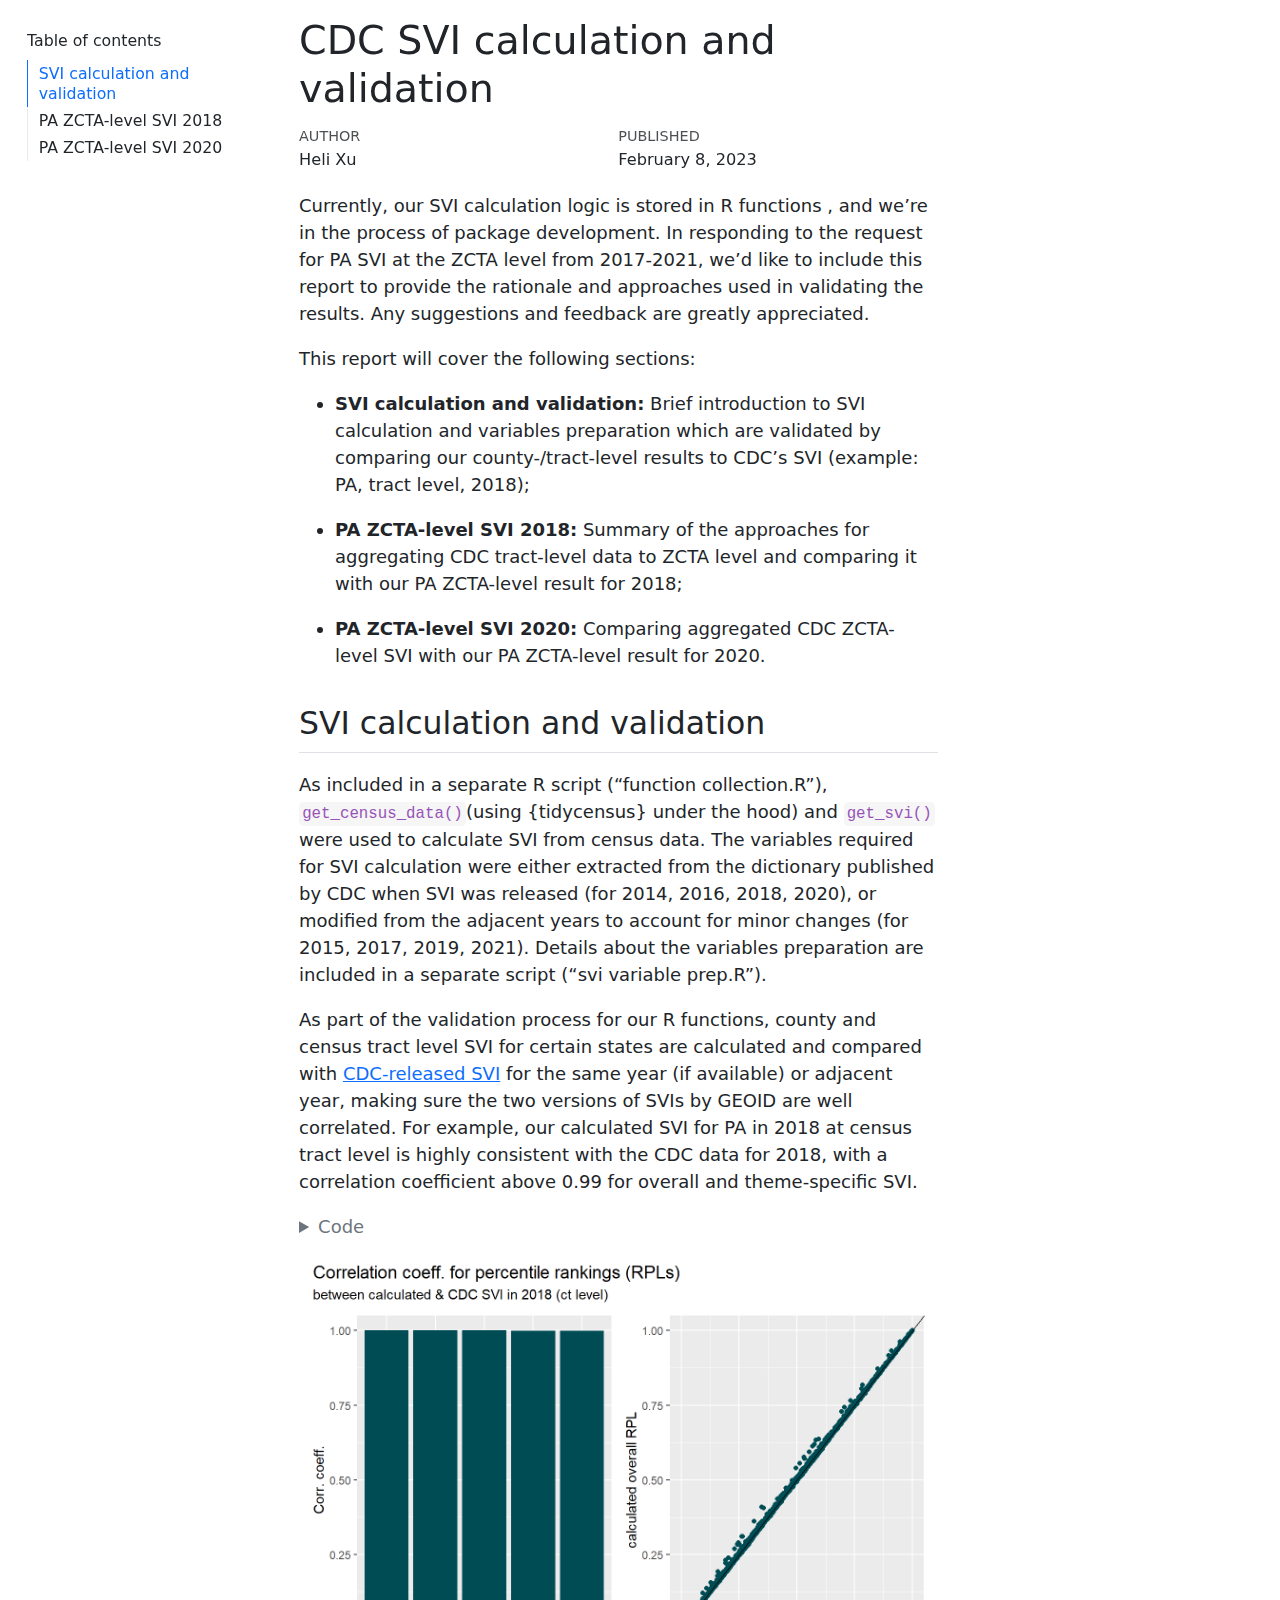
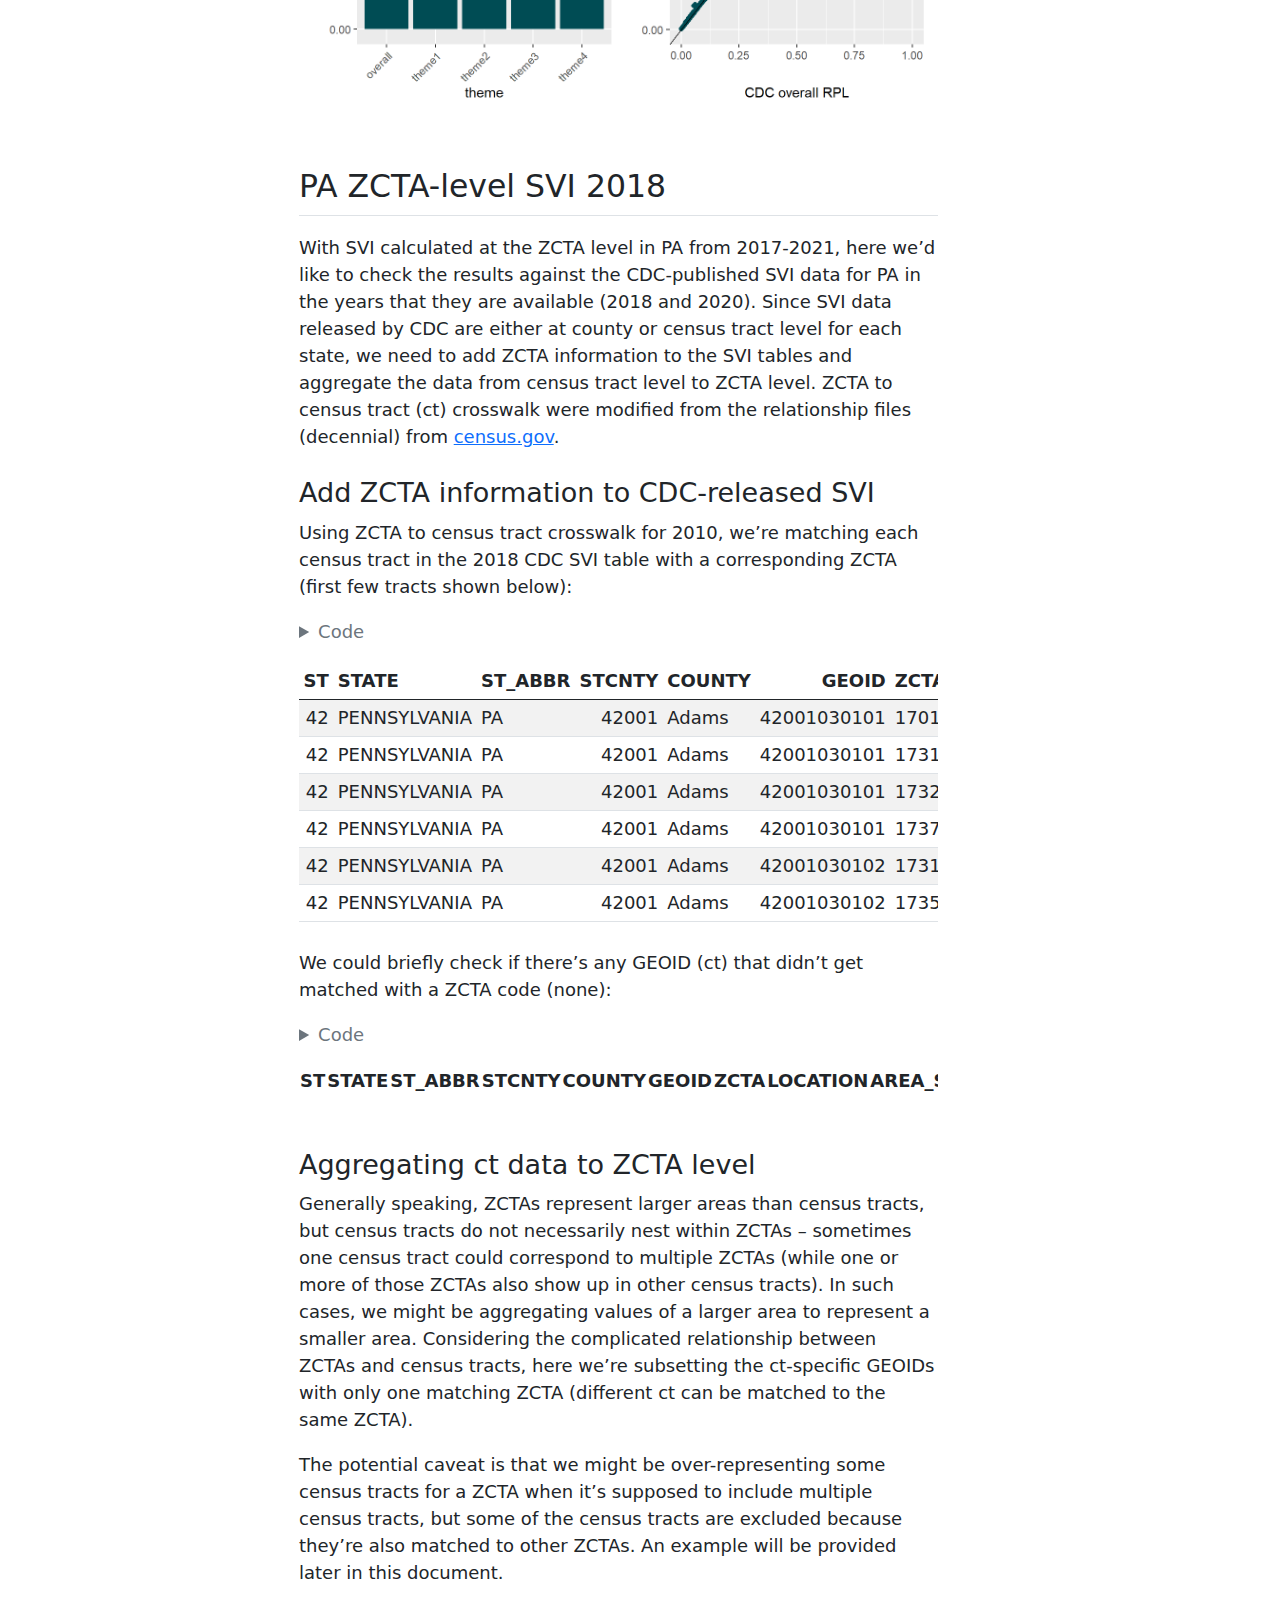
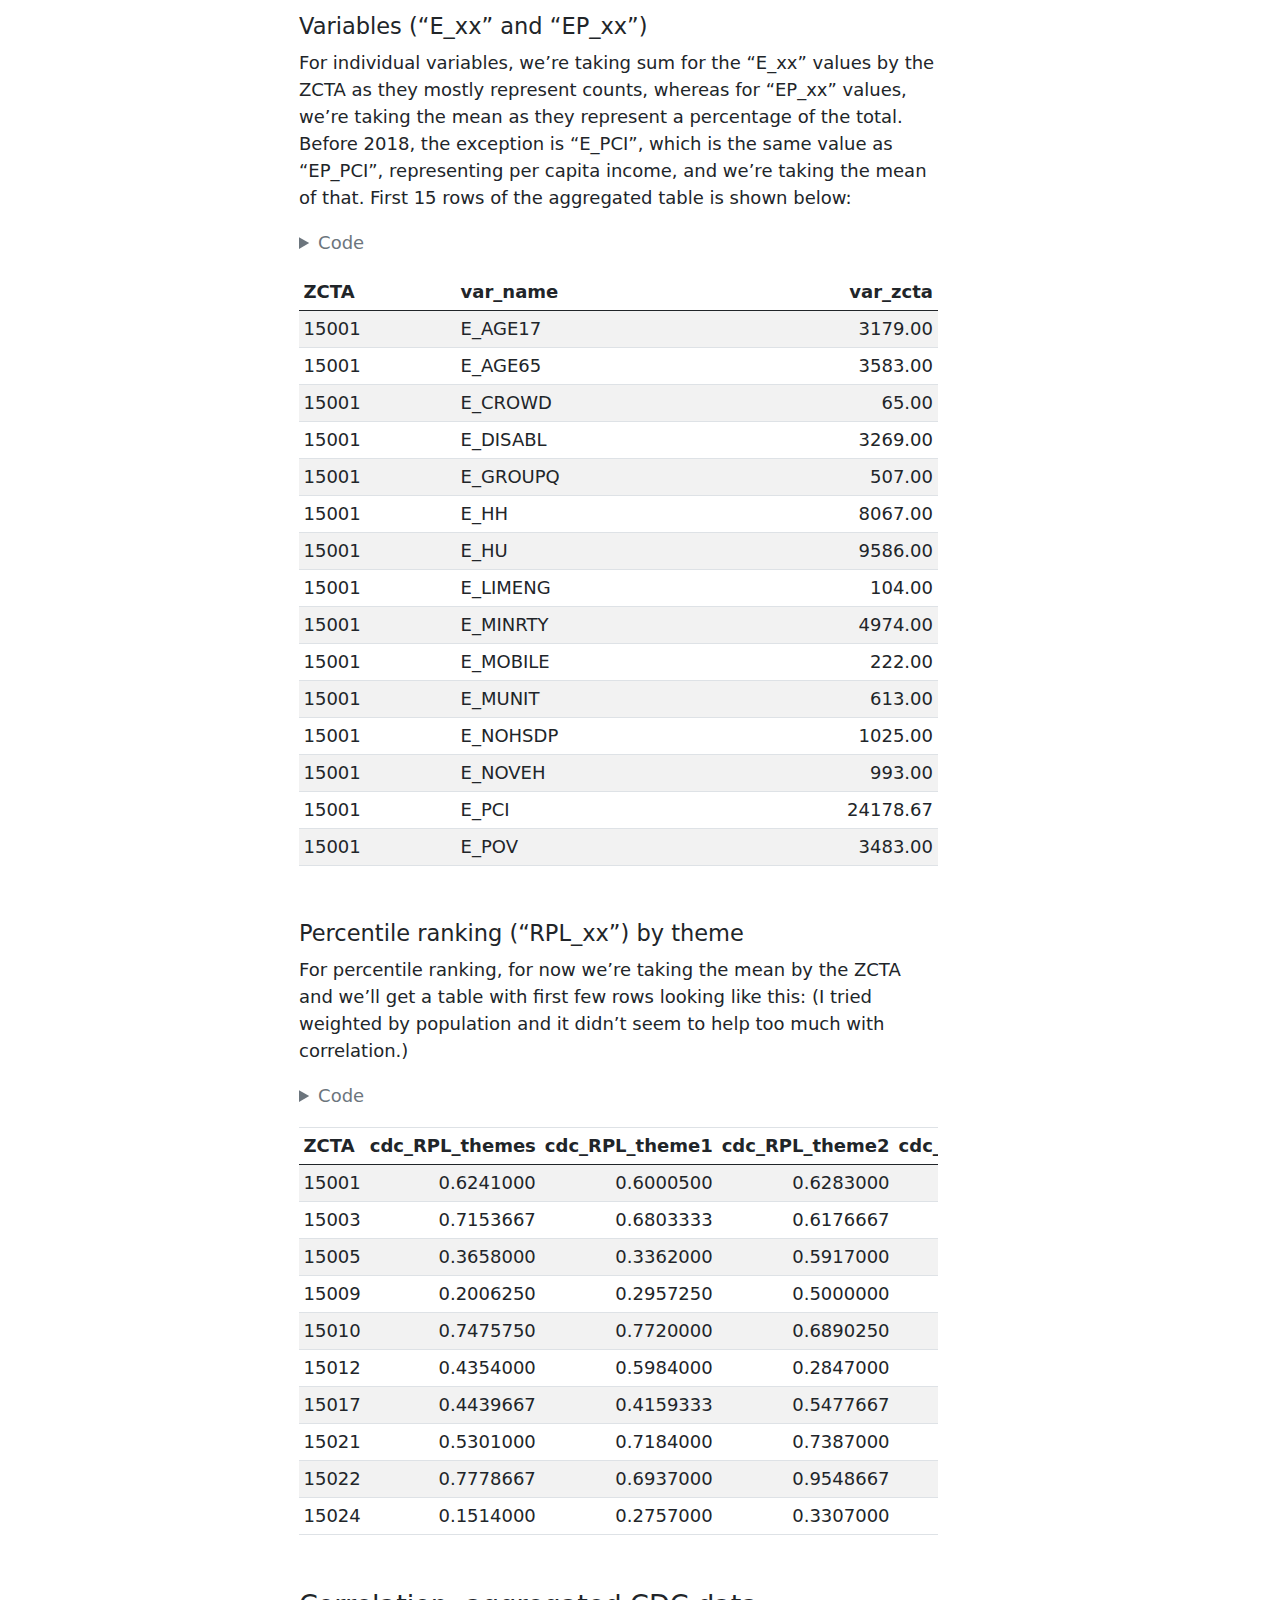
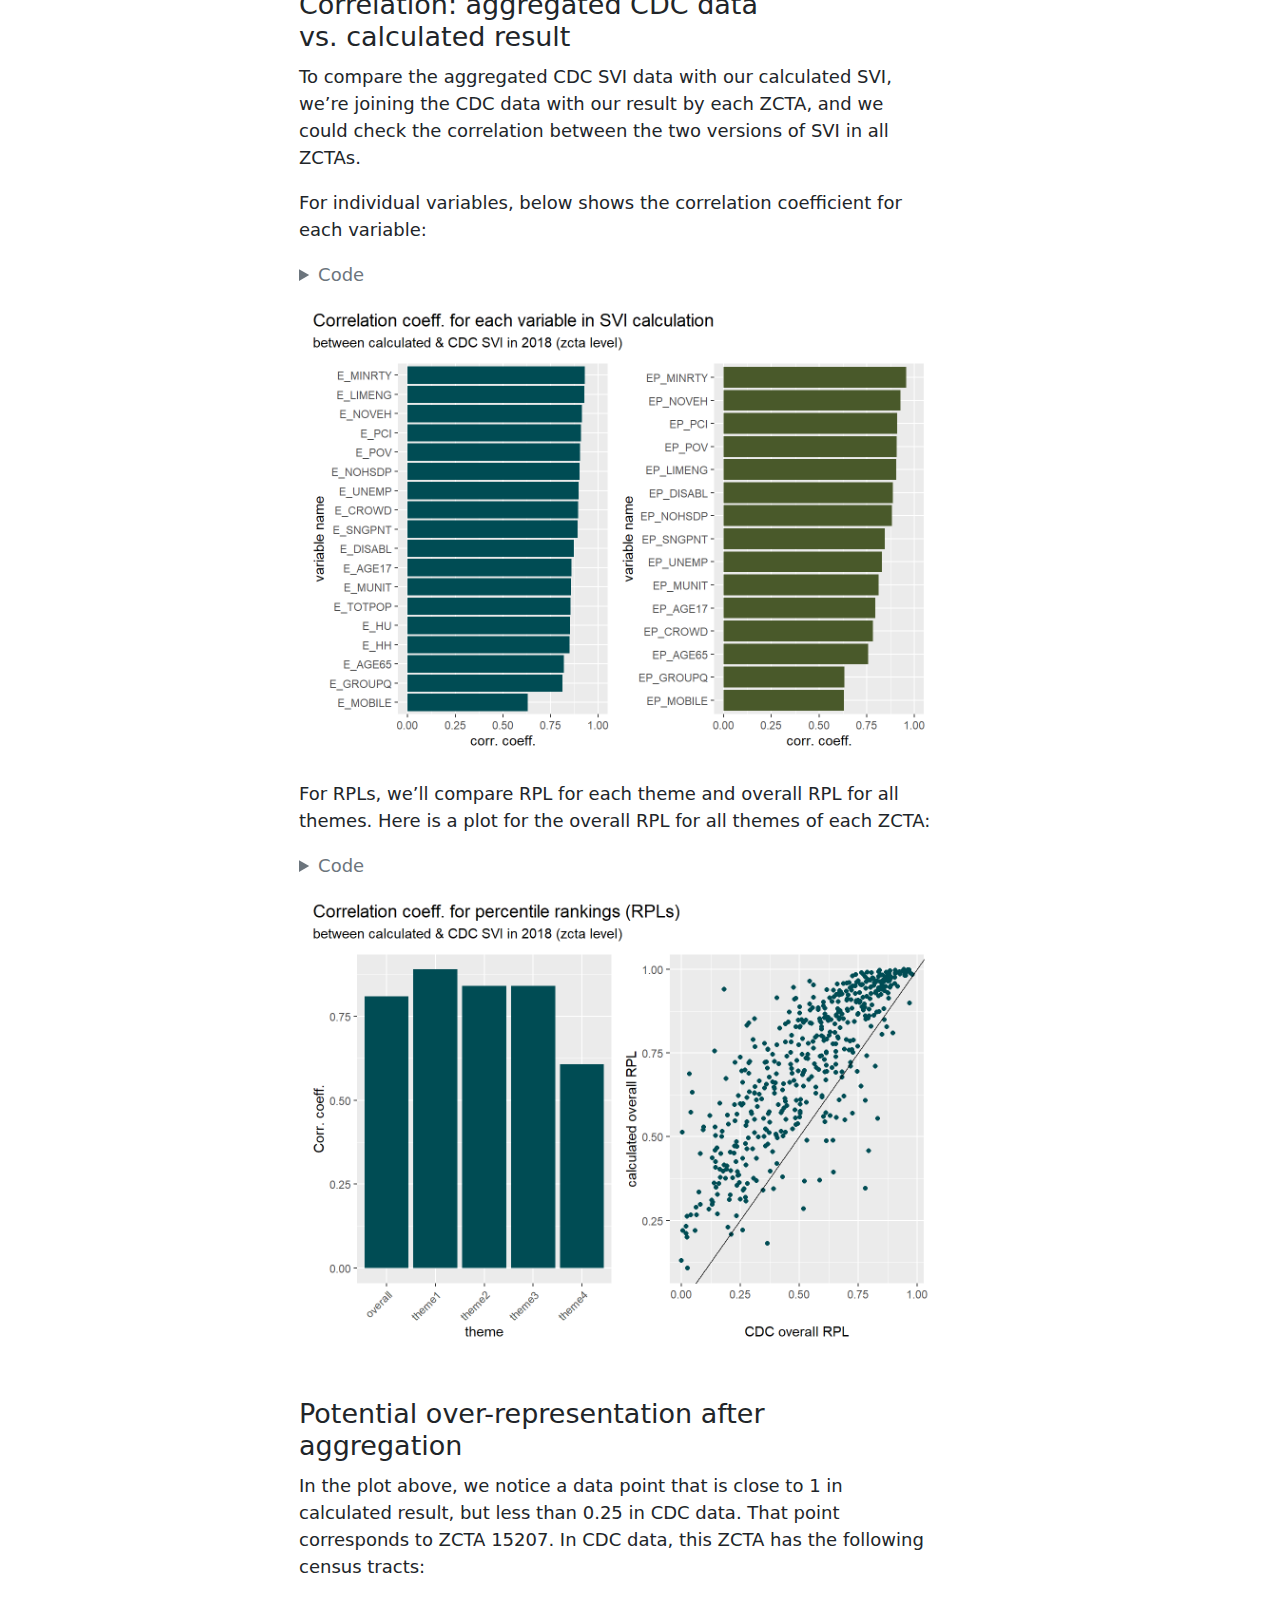
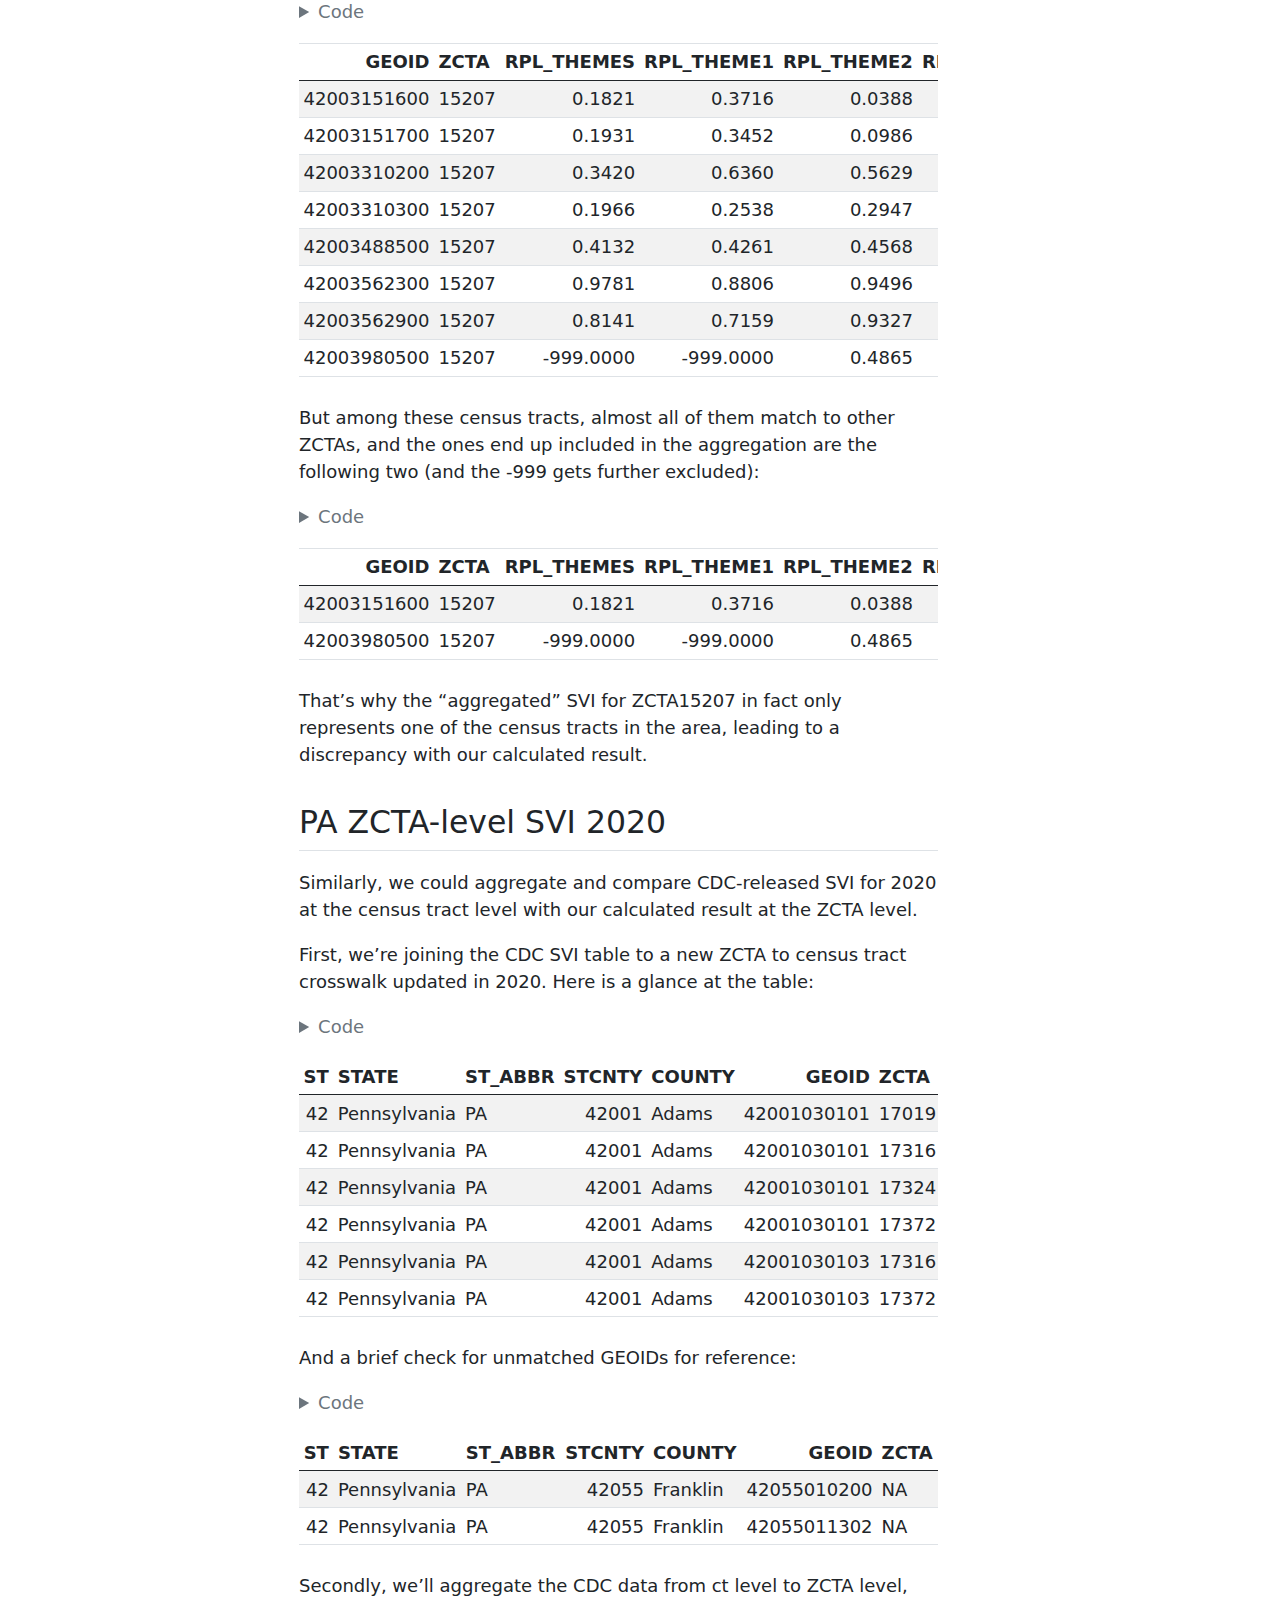
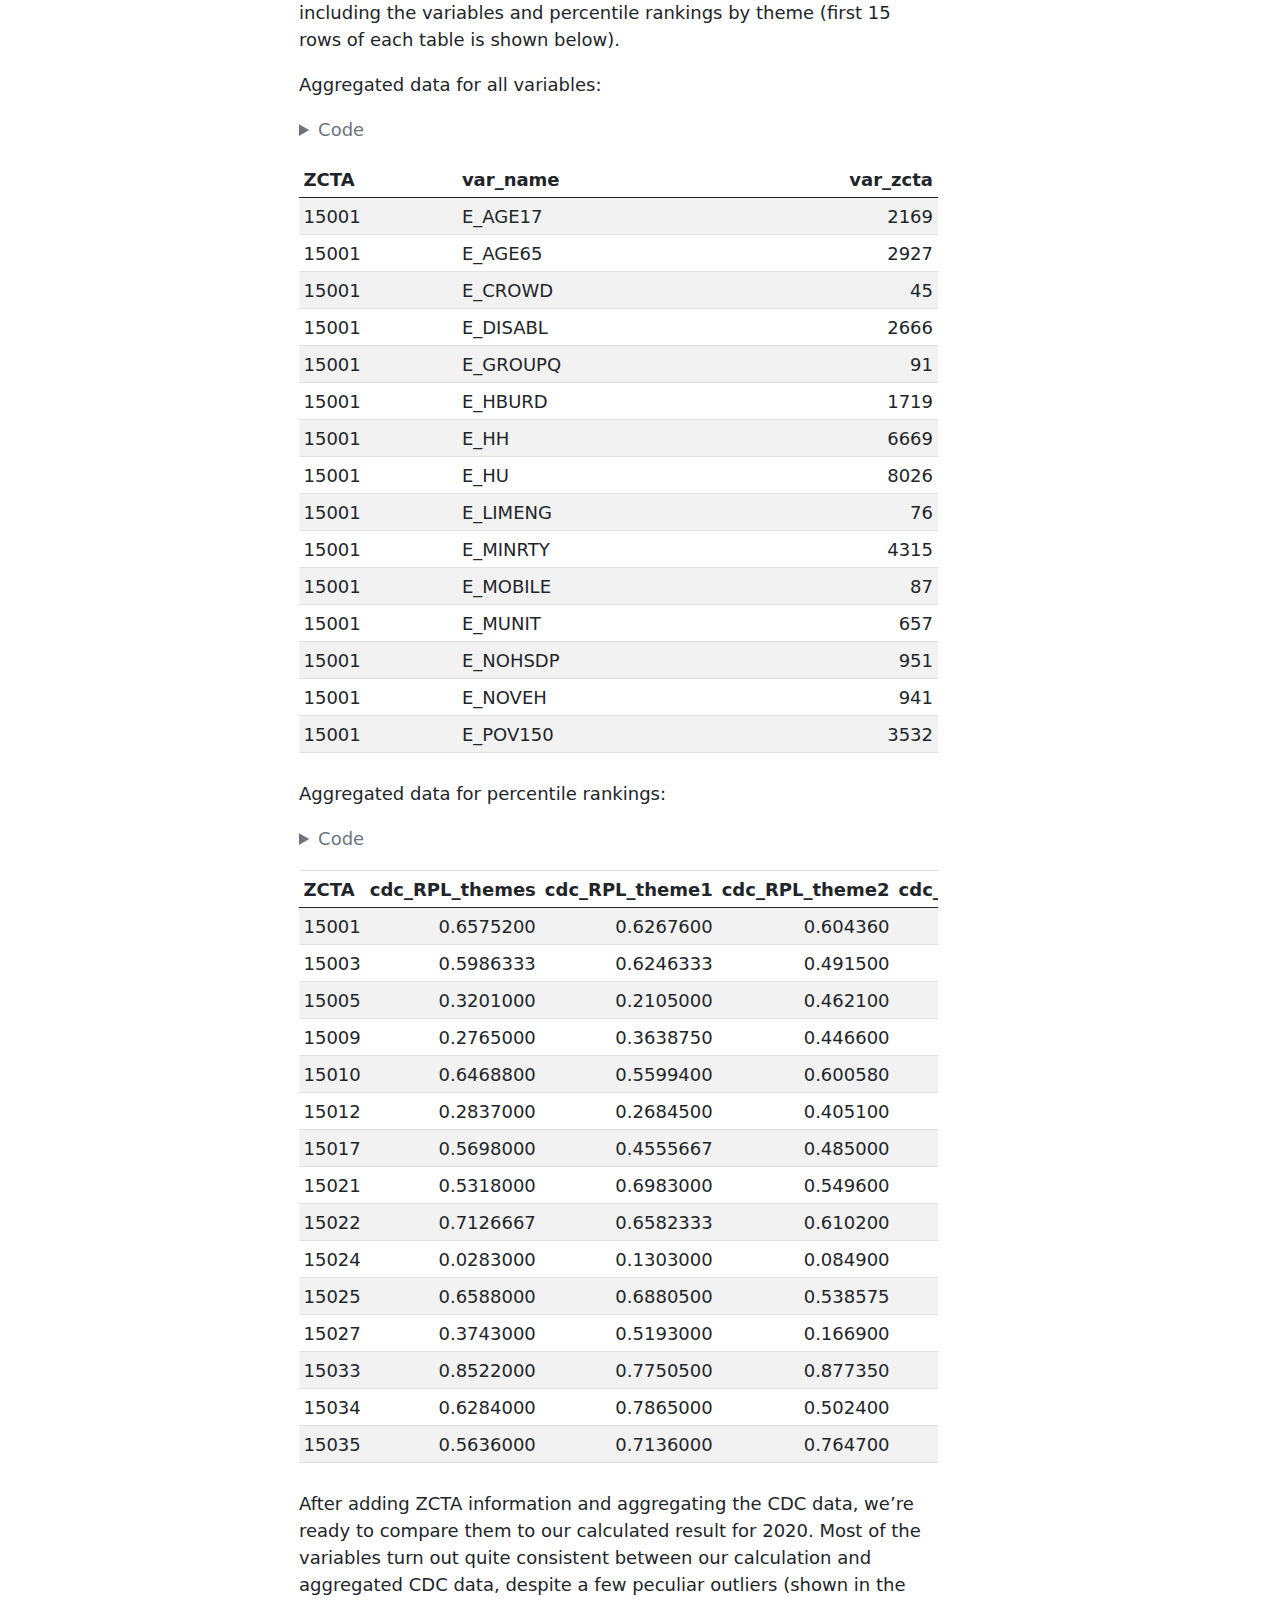
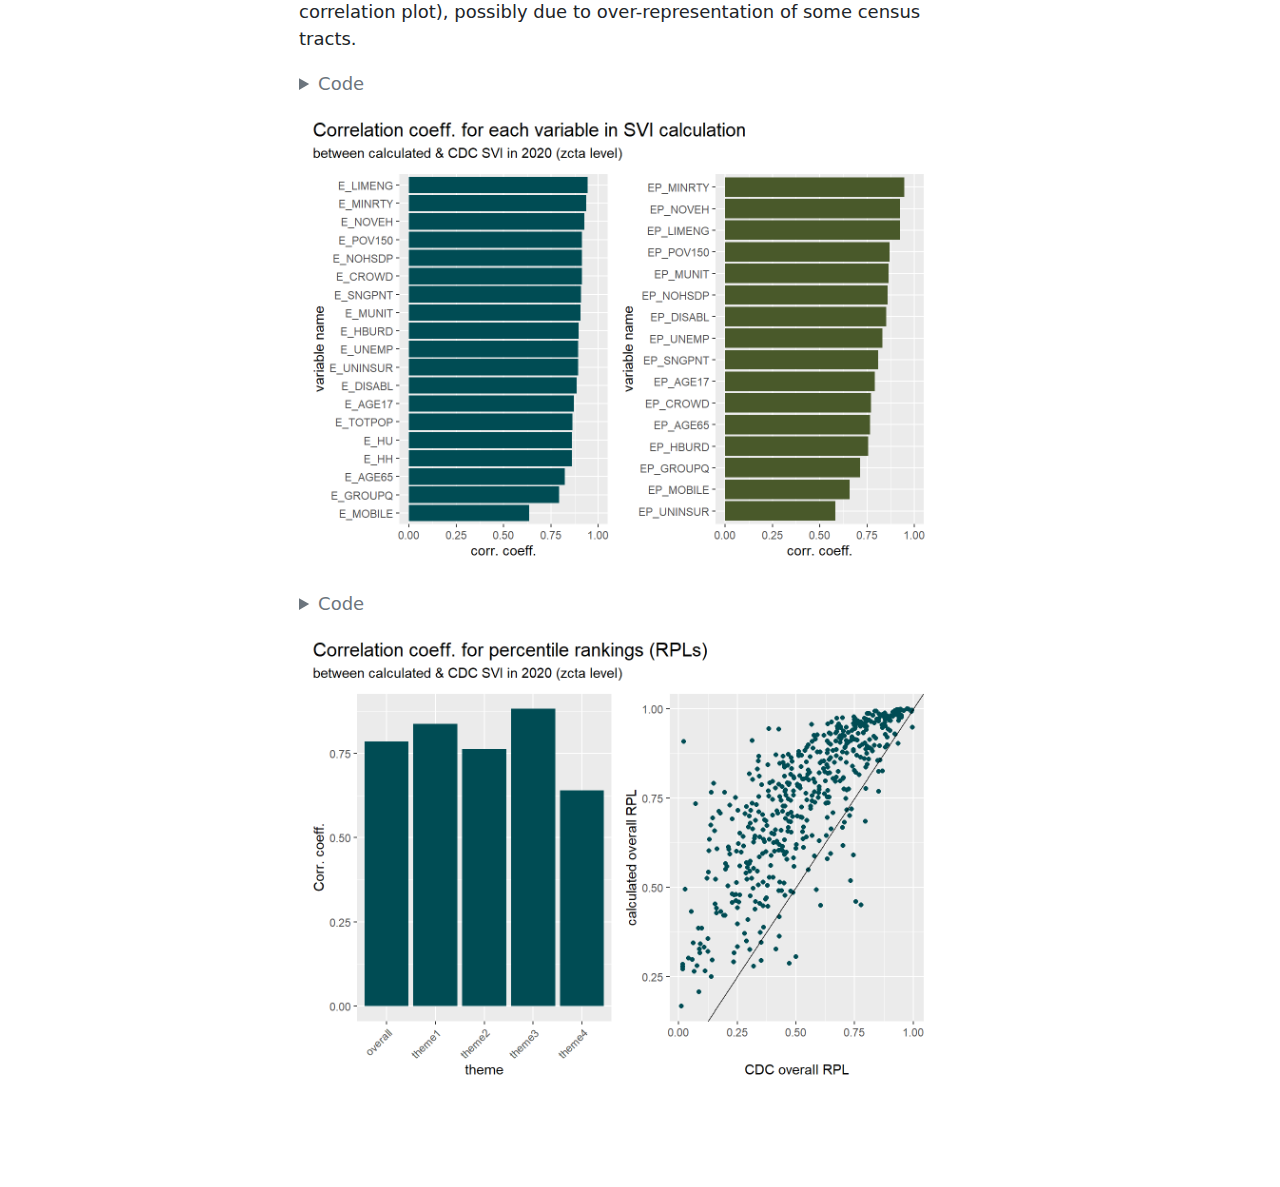
